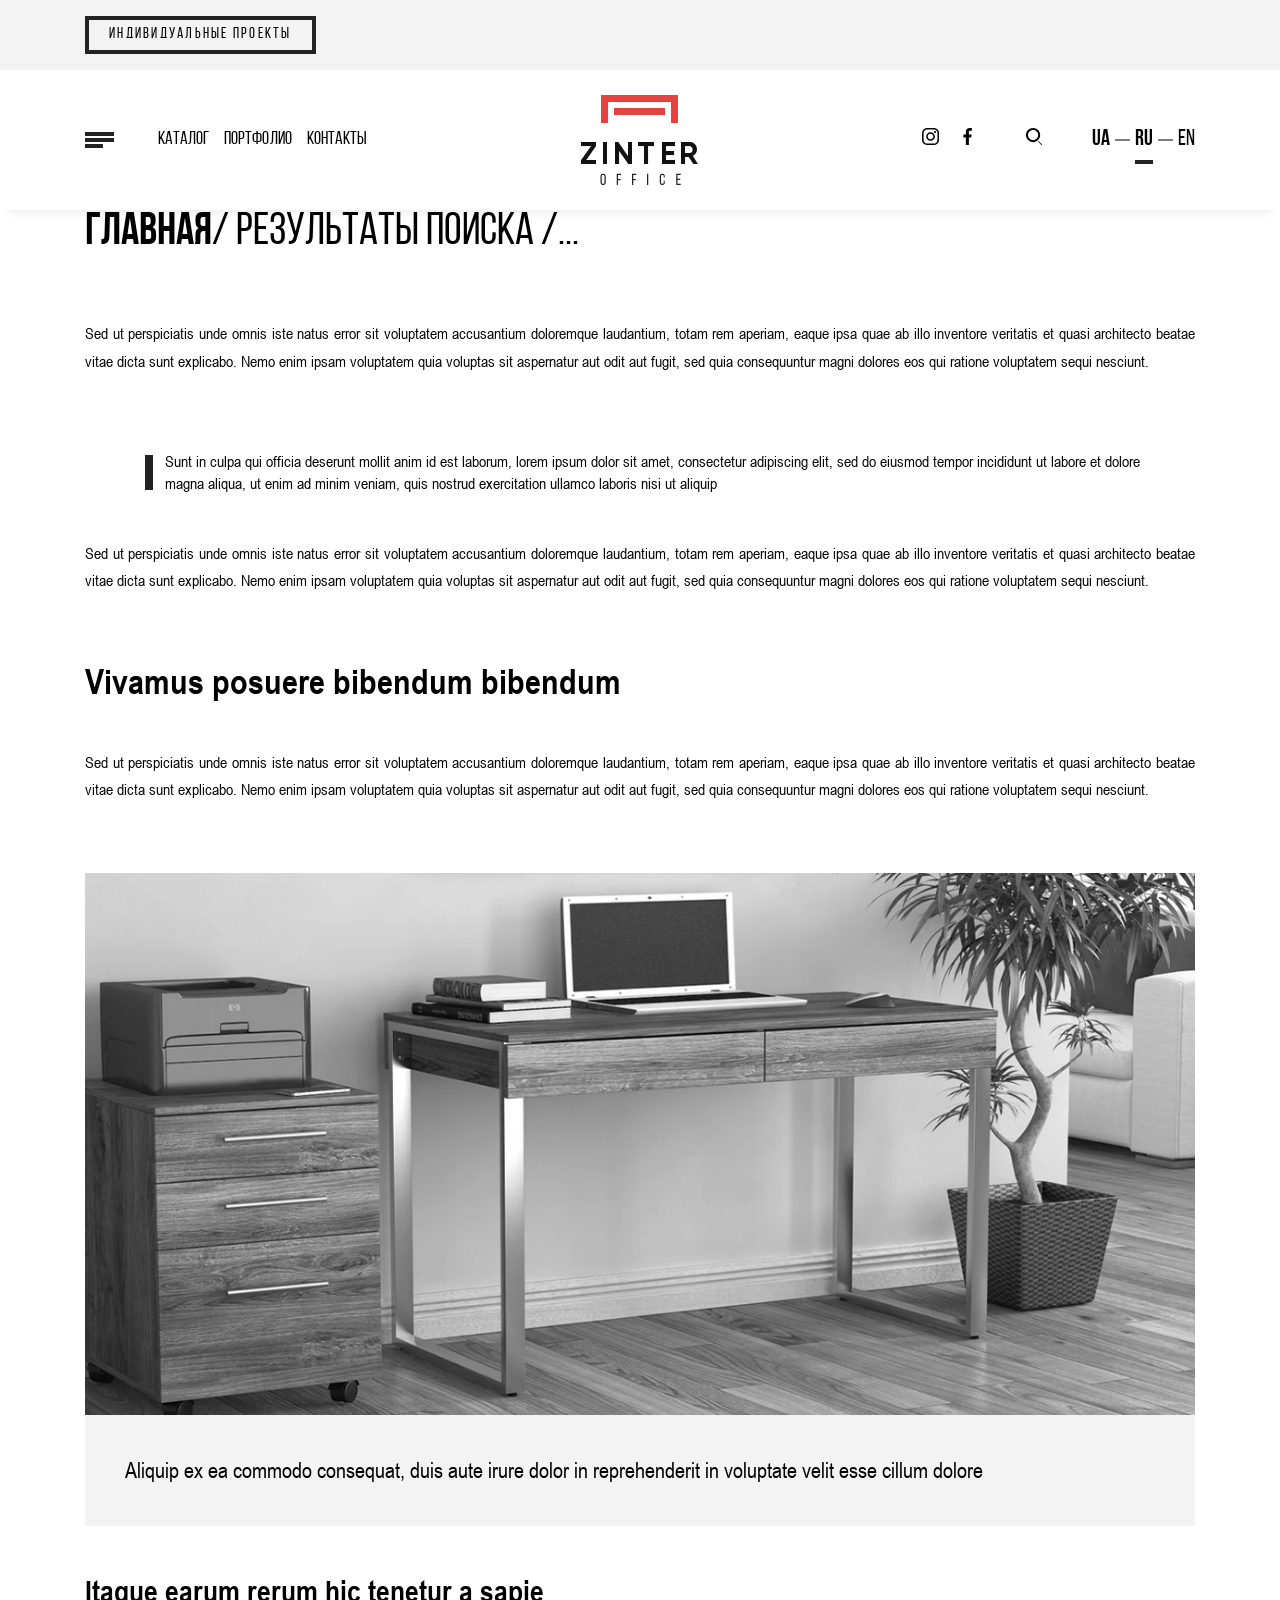
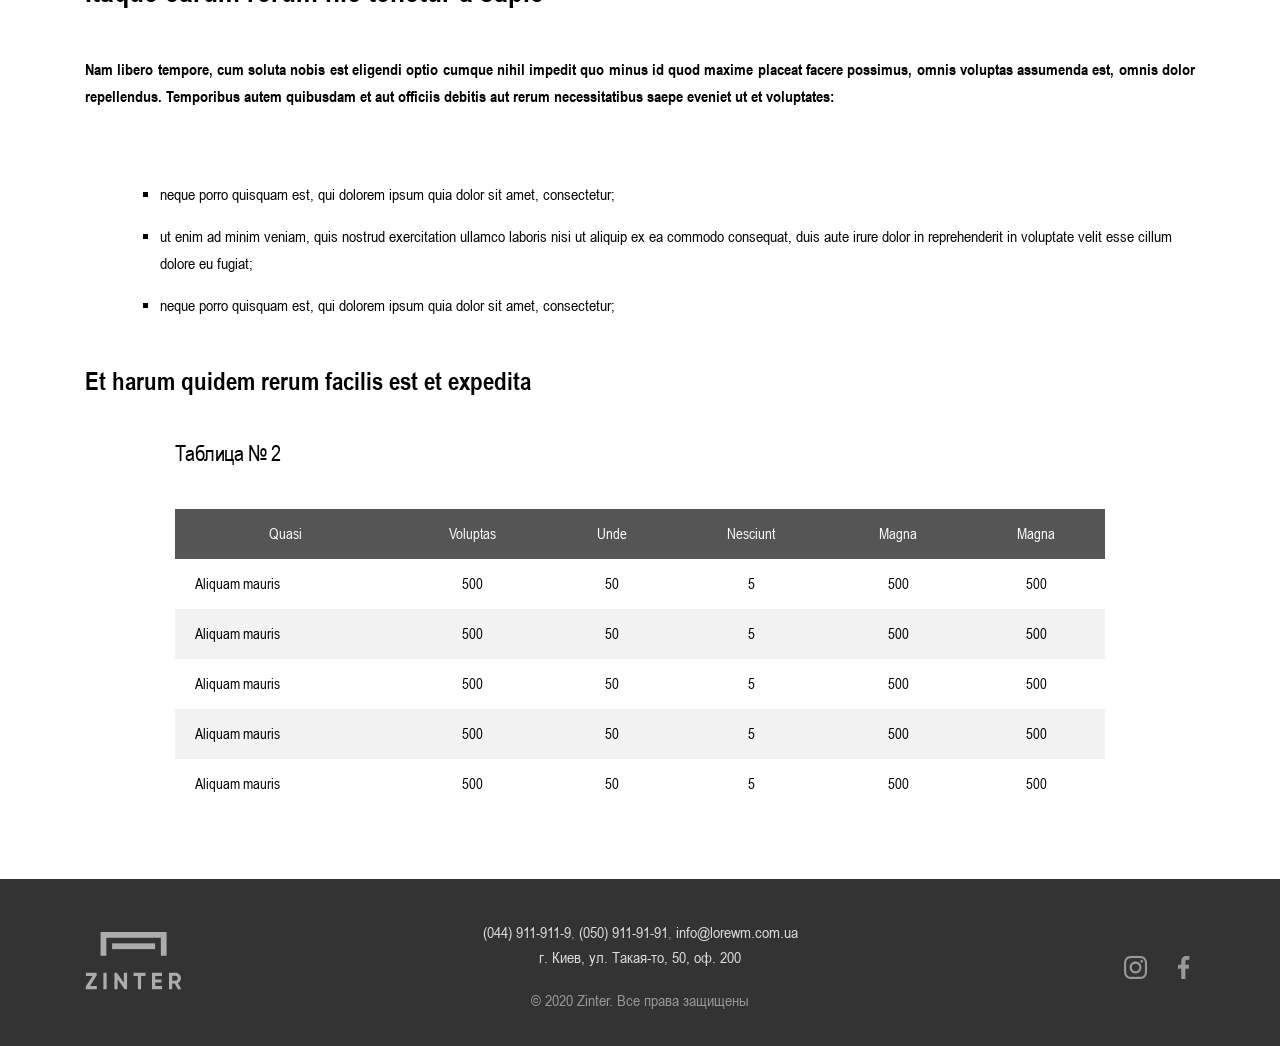
==== article.html @ 784b2d0e "fix: menu's catalog is not clickable" ====
<!DOCTYPE html>
<html lang="en">

<!-- Start head -->
<head>
  <meta charset="utf-8" />
  <title>Zinter</title>

  <!-- SEO meta tags -->
  <!-- <meta property="og:url" content="url" />
        <meta property="og:type" content="website" />
        <meta property="og:title" content="title" />
        <meta property="og:description" content="description"/>
        <meta property="og:image" content="url" />
        <meta property="og:site_name" content="title" />
        <meta name="twitter:card" content=summary />
        <meta name="twitter:description" content="description"/>
        <meta name="twitter:title" content="title" /> -->
  <!--End SEO meta tags -->

  <meta http-equiv="X-UA-Compatible" content="IE=edge" />
  <meta name="viewport" content="width=device-width, initial-scale=1, maximum-scale=1" />

  <!-- Template Basic Images Start -->
  <link rel="icon" href="img/favicon.ico" />
  <link rel="favicon" sizes="180x180" href="img/fivico-180x180.png" />
  <!-- Template Basic Images End -->

  <!-- Custom Browsers Color Start -->
  <meta name="theme-color" content="#000" />
  <!-- Custom Browsers Color End -->


  <style>
    body {
      opacity: 0;
    }

    .modal {
      opacity: 0;
    }

    .dropdown-menu {
      opacity: 0;
      visibility: hidden;
    }

    .header {
      padding: 25px 0;
    }

    .logo-short {
      visibility: hidden;
      display: none;
    }

    .header--scrolling {
      padding: 21px 0;
    }

    .header--scrolling .logo-full,.h-search,.burger-menu {
      opacity: 0;
    }

    a {
      color: black;
    }

    @media screen and (max-width: 1600px) {
      .header-address {
        opacity: 0;
        visibility: hidden;
      }
    }

    @media screen and (max-width: 991px) {

      .header nav {
        transform: translate3d(100%, 0, 0);
        visibility: hidden;
      }

      /*header mega menu */
      .header.header-mega-menu nav {
        transform: translate3d(100%, 0, 0);
        visibility: hidden;
      }
    }
  </style>
<link href="main.css" rel="stylesheet"></head><!-- End head -->

<!-- Body Modifications -->
<!-- fixed header: header position: fixed -->

<body class="fixed-header">
  <!-- Start site wrapper -->
  <div class="site-wrapper">
    <div class="container-fluid i-project-wrap hidden-on-tablet">
      <div class="container">
    
        <div class="i-project">
          <a href="individual-project.html" class="btn btn--transparent-black">
            индивидуальные проекты
          </a>
        </div>
      </div>
    </div>
    <!-- Start header -->
    <header class="header">
      <div class="container">
        <div class="header-inner justify-content-between">
          <div class="header-nav">
            <div class="header-link__search header-link__search--mob">
              <div class="h-search-wrap ">
                <div href="#" class="h-search__icon js-header-search">
                  <svg version="1.1" xmlns="http://www.w3.org/2000/svg" xmlns:xlink="http://www.w3.org/1999/xlink" x="0px" y="0px" width="17px"
                       height="18px" viewBox="0 0 17 18" enable-background="new 0 0 17 18" xml:space="preserve">
                              <path fill-rule="evenodd" clip-rule="evenodd" d="M7.5,0C3.358,0,0,3.357,0,7.5S3.358,15,7.5,15c4.143,0,7.5-3.357,7.5-7.5
                                  S11.643,0,7.5,0z M7.5,12.906c-2.986,0-5.406-2.42-5.406-5.406S4.514,2.094,7.5,2.094c2.986,0,5.406,2.42,5.406,5.406
                                  S10.486,12.906,7.5,12.906z"/>
                              
                                  <rect x="14.5" y="13.207" transform="matrix(0.7071 -0.7071 0.7071 0.7071 -6.9203 15.2929)" fill-rule="evenodd" clip-rule="evenodd" fill="#212121" width="1" height="5.585"/>
                  </svg>
                </div>
    
                <div class="js-header-s-cross">
                  &nbsp;
                </div>
                <div class="h-search">
    
                  <form action="" class="h-search__form">
                    <input type="submit" value="Submit" id="search" hidden>
                    <label for="search">
                      <svg version="1.1" xmlns="http://www.w3.org/2000/svg" xmlns:xlink="http://www.w3.org/1999/xlink" x="0px" y="0px" width="17px"
                           height="18px" viewBox="0 0 17 18" enable-background="new 0 0 17 18" xml:space="preserve">
                                  <path fill-rule="evenodd" clip-rule="evenodd" d="M7.5,0C3.358,0,0,3.357,0,7.5S3.358,15,7.5,15c4.143,0,7.5-3.357,7.5-7.5
                                      S11.643,0,7.5,0z M7.5,12.906c-2.986,0-5.406-2.42-5.406-5.406S4.514,2.094,7.5,2.094c2.986,0,5.406,2.42,5.406,5.406
                                      S10.486,12.906,7.5,12.906z"/>
                                  
                                      <rect x="14.5" y="13.207" transform="matrix(0.7071 -0.7071 0.7071 0.7071 -6.9203 15.2929)" fill-rule="evenodd" clip-rule="evenodd" fill="#212121" width="1" height="5.585"/>
                      </svg>
                    </label>
                    <input type="text" name="search">
                  </form>
                </div>
              </div>
            </div>
    
            <div class="burger-wrap">
    
              <div class=" burger">
                <svg class="svg-menu" style="transform: rotateY(181deg);"  version="1.1" xmlns="http://www.w3.org/2000/svg" xmlns:xlink="http://www.w3.org/1999/xlink" x="0px" y="0px" width="29px"
                     height="16px" viewBox="0 0 29 16" enable-background="new 0 0 29 16" xml:space="preserve">
                            <path fill-rule="evenodd" clip-rule="evenodd" fill="#222222" d="M11,16h18v-4H11V16z M0,10h29V6H0V10z M0,0v4h29V0H0z"/>
                </svg>
    
              </div>
              <ul class="burger-menu hidden-on-tablet">
                <li> <a href="#">о компании</a> </li>
    
                <li> <a href="#">Партнерам</a> </li>
                <li> <a href="#">Доставка и оплата</a> </li>
                <li> <a href="blog.html">блог</a> </li>
              </ul>
            </div>
    
            <nav>
              <!--menu mob  start-->
              <ul class="menu">
    
                <div class="js-header-cross menu__cross">
                  &nbsp;
                </div>
                <li class="menu-item-has-children item-nav">
                  <span> КАТАЛОГ </span>
                  <ul class="dropdown-menu">
                    <li><a href="catalog-single.html"> Стулья и кресла</a></li>
                    <ul class="dropdown-menu__sub">
                      <li><a href="catalog-single.html">Стулья мягкие драпир</a></li>
                      <li><a href="catalog-single.html">Стулья жесткие фанер</a></li>
                    </ul>
                    <li><a href="##"> Столы компьютерные</a></li>
                    <li><a href="###"> Письменные столы</a></li>
                  </ul>
                </li>
                <li class="hide-pc">
                  <a href="individual-project.html">индивидуальные проекты</a>
                </li>
                <li>
                  <a href="portfolio.html">ПОРТФОЛИО</a>
                </li>
                <li class="hide-pc"> <a href="#"> о компании</a> </li>
    
                <li class="hide-pc"> <a href="#"> Партнерам</a> </li>
                <li class="hide-pc"> <a href="#"> Доставка и оплата</a> </li>
                <li class="hide-pc"> <a href="#"> блог</a> </li>
                <li>
                  <a href="contact.html">КОНТАКТЫ</a>
                </li>
    
                <div class="header-link__social hide-pc-flex">
                  <a href="#">
                    <svg enable-background="new 0 0 24 24" height="30" viewBox="0 0 24 24" width="30"
                        xmlns="http://www.w3.org/2000/svg">
                        <path fill="white"
                            d="m23.155 13.893c.716-6.027-.344-9.832-2.256-11.553l.001-.001c-3.086-2.939-13.508-3.374-17.2.132-1.658 1.715-2.242 4.232-2.306 7.348-.064 3.117-.14 8.956 5.301 10.54h.005l-.005 2.419s-.037.98.589 1.177c.716.232 1.04-.223 3.267-2.883 3.724.323 6.584-.417 6.909-.525.752-.252 5.007-.815 5.695-6.654zm-12.237 5.477s-2.357 2.939-3.09 3.702c-.24.248-.503.225-.499-.267 0-.323.018-4.016.018-4.016-4.613-1.322-4.341-6.294-4.291-8.895.05-2.602.526-4.733 1.93-6.168 3.239-3.037 12.376-2.358 14.704-.17 2.846 2.523 1.833 9.651 1.839 9.894-.585 4.874-4.033 5.183-4.667 5.394-.271.09-2.786.737-5.944.526z" />
                        <path  fill="white"
                            d="m15.521 12.774c-.494-.286-.997-.108-1.205.173l-.435.563c-.221.286-.634.248-.634.248-3.014-.797-3.82-3.951-3.82-3.951s-.037-.427.239-.656l.544-.45c.272-.216.444-.736.167-1.247-.74-1.337-1.237-1.798-1.49-2.152-.266-.333-.666-.408-1.082-.183h-.009c-.865.506-1.812 1.453-1.509 2.428.517 1.028 1.467 4.305 4.495 6.781 1.423 1.171 3.675 2.371 4.631 2.648l.009.014c.942.314 1.858-.67 2.347-1.561v-.007c.217-.431.145-.839-.172-1.106-.562-.548-1.41-1.153-2.076-1.542z" />
                        </svg>              </a>
                  <a href="#">
                    <svg version="1.1" xmlns="http://www.w3.org/2000/svg" xmlns:xlink="http://www.w3.org/1999/xlink" x="0px" y="0px"
                         viewBox="0 0 300 300" style="enable-background: new 0 0 300 300;" xml:space="preserve">
                        <path fill="white" d="M5.299,144.645l69.126,25.8l26.756,86.047c1.712,5.511,8.451,7.548,12.924,3.891l38.532-31.412
                            c4.039-3.291,9.792-3.455,14.013-0.391l69.498,50.457c4.785,3.478,11.564,0.856,12.764-4.926L299.823,29.22
                            c1.31-6.316-4.896-11.585-10.91-9.259L5.218,129.402C-1.783,132.102-1.722,142.014,5.299,144.645z M96.869,156.711l135.098-83.207
                            c2.428-1.491,4.926,1.792,2.841,3.726L123.313,180.87c-3.919,3.648-6.447,8.53-7.163,13.829l-3.798,28.146
                            c-0.503,3.758-5.782,4.131-6.819,0.494l-14.607-51.325C89.253,166.16,91.691,159.907,96.869,156.711z"/>
                    </svg>
                  </a>
                  <a href="#">
                    <svg height="511pt" viewBox="0 0 511 511.9" width="511pt" xmlns="http://www.w3.org/2000/svg">
                      <path
                        d="m510.949219 150.5c-1.199219-27.199219-5.597657-45.898438-11.898438-62.101562-6.5-17.199219-16.5-32.597657-29.601562-45.398438-12.800781-13-28.300781-23.101562-45.300781-29.5-16.296876-6.300781-34.898438-10.699219-62.097657-11.898438-27.402343-1.300781-36.101562-1.601562-105.601562-1.601562s-78.199219.300781-105.5 1.5c-27.199219 1.199219-45.898438 5.601562-62.097657 11.898438-17.203124 6.5-32.601562 16.5-45.402343 29.601562-13 12.800781-23.097657 28.300781-29.5 45.300781-6.300781 16.300781-10.699219 34.898438-11.898438 62.097657-1.300781 27.402343-1.601562 36.101562-1.601562 105.601562s.300781 78.199219 1.5 105.5c1.199219 27.199219 5.601562 45.898438 11.902343 62.101562 6.5 17.199219 16.597657 32.597657 29.597657 45.398438 12.800781 13 28.300781 23.101562 45.300781 29.5 16.300781 6.300781 34.898438 10.699219 62.101562 11.898438 27.296876 1.203124 36 1.5 105.5 1.5s78.199219-.296876 105.5-1.5c27.199219-1.199219 45.898438-5.597657 62.097657-11.898438 34.402343-13.300781 61.601562-40.5 74.902343-74.898438 6.296876-16.300781 10.699219-34.902343 11.898438-62.101562 1.199219-27.300781 1.5-36 1.5-105.5s-.101562-78.199219-1.300781-105.5zm-46.097657 209c-1.101562 25-5.300781 38.5-8.800781 47.5-8.601562 22.300781-26.300781 40-48.601562 48.601562-9 3.5-22.597657 7.699219-47.5 8.796876-27 1.203124-35.097657 1.5-103.398438 1.5s-76.5-.296876-103.402343-1.5c-25-1.097657-38.5-5.296876-47.5-8.796876-11.097657-4.101562-21.199219-10.601562-29.398438-19.101562-8.5-8.300781-15-18.300781-19.101562-29.398438-3.5-9-7.699219-22.601562-8.796876-47.5-1.203124-27-1.5-35.101562-1.5-103.402343s.296876-76.5 1.5-103.398438c1.097657-25 5.296876-38.5 8.796876-47.5 4.101562-11.101562 10.601562-21.199219 19.203124-29.402343 8.296876-8.5 18.296876-15 29.398438-19.097657 9-3.5 22.601562-7.699219 47.5-8.800781 27-1.199219 35.101562-1.5 103.398438-1.5 68.402343 0 76.5.300781 103.402343 1.5 25 1.101562 38.5 5.300781 47.5 8.800781 11.097657 4.097657 21.199219 10.597657 29.398438 19.097657 8.5 8.300781 15 18.300781 19.101562 29.402343 3.5 9 7.699219 22.597657 8.800781 47.5 1.199219 27 1.5 35.097657 1.5 103.398438s-.300781 76.300781-1.5 103.300781zm0 0" />
                      <path
                        d="m256.449219 124.5c-72.597657 0-131.5 58.898438-131.5 131.5s58.902343 131.5 131.5 131.5c72.601562 0 131.5-58.898438 131.5-131.5s-58.898438-131.5-131.5-131.5zm0 216.800781c-47.097657 0-85.300781-38.199219-85.300781-85.300781s38.203124-85.300781 85.300781-85.300781c47.101562 0 85.300781 38.199219 85.300781 85.300781s-38.199219 85.300781-85.300781 85.300781zm0 0" />
                      <path
                        d="m423.851562 119.300781c0 16.953125-13.746093 30.699219-30.703124 30.699219-16.953126 0-30.699219-13.746094-30.699219-30.699219 0-16.957031 13.746093-30.699219 30.699219-30.699219 16.957031 0 30.703124 13.742188 30.703124 30.699219zm0 0" />
                      </svg>              </a>
                  <a href="#">
                    <svg enable-background="new 0 0 24 24" height="512" viewBox="0 0 24 24" width="512"
                      xmlns="http://www.w3.org/2000/svg">
                      <path
                        d="m15.997 3.985h2.191v-3.816c-.378-.052-1.678-.169-3.192-.169-3.159 0-5.323 1.987-5.323 5.639v3.361h-3.486v4.266h3.486v10.734h4.274v-10.733h3.345l.531-4.266h-3.877v-2.939c.001-1.233.333-2.077 2.051-2.077z" />
                      </svg>              </a>
                </div>
    
                <ul class="header-link__lg hide-pc-flex">
                  <li> <a href="#">UA</a></li>
                  <li><a class="active" href="#">RU</a></li>
                  <li><a href="#">EN</a></li>
                </ul>
    
              </ul>
              <!--menu mob  end-->
    
            </nav>
          </div>
    
    
          <div class="header-logo">
            <a href="/" class="logo">
              <img src="img/logo.gif" class="img-responsive logo-full hidden-on-tablet" alt="">
              <svg class="logo-short" version="1.1" xmlns="http://www.w3.org/2000/svg" xmlns:xlink="http://www.w3.org/1999/xlink" x="0px" y="0px" width="71px"
                   height="25px" viewBox="0 0 71 25" enable-background="new 0 0 71 25" xml:space="preserve">
                          <path fill-rule="evenodd" clip-rule="evenodd" fill="#E54243" d="M12,19h47v-6H12V19z M0,0v25h6V7h59v18h6V0H0z"/>
              </svg>
              <svg class="logo-mob hide-pc-flex" version="1.1" xmlns="http://www.w3.org/2000/svg" xmlns:xlink="http://www.w3.org/1999/xlink" x="0px" y="0px"
                   width="446.305px" height="231.522px" viewBox="0 0 446.305 231.522" enable-background="new 0 0 446.305 231.522"
                   xml:space="preserve">
                  <path fill-rule="evenodd" clip-rule="evenodd" fill="#111111" d="M57.906,147.482H1.016v15.19h38.4l-38.4,54.11v14.24h56.89v-15.19
                      h-36.98l36.98-53.16V147.482z M84.446,231.022h15.17v-83.54h-15.17v82.41V231.022z M179.256,201.532l-36.92-54.05h-12.38v83.54
                      h15.17v-50.37l35.26,50.37h14.04v-83.54h-15.17v50.26V201.532z M215.776,147.482h1.4l0.01-1.48L215.776,147.482z M277.866,147.482
                      h-60.69l0.01,15.19h22.75v68.35h15.17v-68.35h22.76V147.482z M325.226,196.852h28.48v-15.19h-30.34v-18.99h34.14v-15.19h-49.31
                      v83.54h49.31v-15.19h-34.14v-18.63L325.226,196.852z M413.186,162.672c3.08,0,5.69,2.32,7.88,4.69c2.19,2.37,3.32,5.22,3.32,8.6
                      s-1.13,7.36-3.32,9.73c-2.19,2.38-4.8,3.56-7.88,3.56h-17.76v-26.58h16.65H413.186z M444.016,231.022l-19.28-31.09
                      c4.74-2.13,8.6-5.4,11.5-9.79c2.9-4.39,4.38-9.13,4.38-14.24c0-7.47-2.66-15.07-8-20.41c-5.33-5.34-11.85-8.01-19.43-8.01h-32.93
                      v83.54h15.17v-26.82h14.06l17.7,26.82H444.016z"/>
              <path fill-rule="evenodd" clip-rule="evenodd" fill="#E54243" d="M71.016,0.022v107h27v-80h239v80h27v-107H71.016z M121.016,50.022
                  v27h193v-27H121.016z"/>
              </svg>
            </a>
          </div>
    
          <div class="header-link">
            <div class="header-link__mail">
              <a href="mailto:info@lorewm.com.ua"><svg height="16" version="1.1" xmlns="http://www.w3.org/2000/svg" xmlns:xlink="http://www.w3.org/1999/xlink" x="0px" y="0px"
        viewBox="0 0 477.867 477.867" style="enable-background: new 0 0 477.867 477.867;" xml:space="preserve">
        <path d="M460.8,68.267H17.067l221.867,182.75L463.309,68.779C462.488,68.539,461.649,68.368,460.8,68.267z" />
        <path d="M249.702,286.31c-6.288,5.149-15.335,5.149-21.623,0L0,98.406v294.127c0,9.426,7.641,17.067,17.067,17.067H460.8
                c9.426,0,17.067-7.641,17.067-17.067V100.932L249.702,286.31z" />
    </svg> </a>
            </div>
    
            <div class="header-link__social hidden-on-tablet">
              <a href="#">
                <svg height="511pt" viewBox="0 0 511 511.9" width="511pt" xmlns="http://www.w3.org/2000/svg">
                  <path
                    d="m510.949219 150.5c-1.199219-27.199219-5.597657-45.898438-11.898438-62.101562-6.5-17.199219-16.5-32.597657-29.601562-45.398438-12.800781-13-28.300781-23.101562-45.300781-29.5-16.296876-6.300781-34.898438-10.699219-62.097657-11.898438-27.402343-1.300781-36.101562-1.601562-105.601562-1.601562s-78.199219.300781-105.5 1.5c-27.199219 1.199219-45.898438 5.601562-62.097657 11.898438-17.203124 6.5-32.601562 16.5-45.402343 29.601562-13 12.800781-23.097657 28.300781-29.5 45.300781-6.300781 16.300781-10.699219 34.898438-11.898438 62.097657-1.300781 27.402343-1.601562 36.101562-1.601562 105.601562s.300781 78.199219 1.5 105.5c1.199219 27.199219 5.601562 45.898438 11.902343 62.101562 6.5 17.199219 16.597657 32.597657 29.597657 45.398438 12.800781 13 28.300781 23.101562 45.300781 29.5 16.300781 6.300781 34.898438 10.699219 62.101562 11.898438 27.296876 1.203124 36 1.5 105.5 1.5s78.199219-.296876 105.5-1.5c27.199219-1.199219 45.898438-5.597657 62.097657-11.898438 34.402343-13.300781 61.601562-40.5 74.902343-74.898438 6.296876-16.300781 10.699219-34.902343 11.898438-62.101562 1.199219-27.300781 1.5-36 1.5-105.5s-.101562-78.199219-1.300781-105.5zm-46.097657 209c-1.101562 25-5.300781 38.5-8.800781 47.5-8.601562 22.300781-26.300781 40-48.601562 48.601562-9 3.5-22.597657 7.699219-47.5 8.796876-27 1.203124-35.097657 1.5-103.398438 1.5s-76.5-.296876-103.402343-1.5c-25-1.097657-38.5-5.296876-47.5-8.796876-11.097657-4.101562-21.199219-10.601562-29.398438-19.101562-8.5-8.300781-15-18.300781-19.101562-29.398438-3.5-9-7.699219-22.601562-8.796876-47.5-1.203124-27-1.5-35.101562-1.5-103.402343s.296876-76.5 1.5-103.398438c1.097657-25 5.296876-38.5 8.796876-47.5 4.101562-11.101562 10.601562-21.199219 19.203124-29.402343 8.296876-8.5 18.296876-15 29.398438-19.097657 9-3.5 22.601562-7.699219 47.5-8.800781 27-1.199219 35.101562-1.5 103.398438-1.5 68.402343 0 76.5.300781 103.402343 1.5 25 1.101562 38.5 5.300781 47.5 8.800781 11.097657 4.097657 21.199219 10.597657 29.398438 19.097657 8.5 8.300781 15 18.300781 19.101562 29.402343 3.5 9 7.699219 22.597657 8.800781 47.5 1.199219 27 1.5 35.097657 1.5 103.398438s-.300781 76.300781-1.5 103.300781zm0 0" />
                  <path
                    d="m256.449219 124.5c-72.597657 0-131.5 58.898438-131.5 131.5s58.902343 131.5 131.5 131.5c72.601562 0 131.5-58.898438 131.5-131.5s-58.898438-131.5-131.5-131.5zm0 216.800781c-47.097657 0-85.300781-38.199219-85.300781-85.300781s38.203124-85.300781 85.300781-85.300781c47.101562 0 85.300781 38.199219 85.300781 85.300781s-38.199219 85.300781-85.300781 85.300781zm0 0" />
                  <path
                    d="m423.851562 119.300781c0 16.953125-13.746093 30.699219-30.703124 30.699219-16.953126 0-30.699219-13.746094-30.699219-30.699219 0-16.957031 13.746093-30.699219 30.699219-30.699219 16.957031 0 30.703124 13.742188 30.703124 30.699219zm0 0" />
                  </svg>          </a>
              <a href="#">
                <svg enable-background="new 0 0 24 24" height="512" viewBox="0 0 24 24" width="512"
                  xmlns="http://www.w3.org/2000/svg">
                  <path
                    d="m15.997 3.985h2.191v-3.816c-.378-.052-1.678-.169-3.192-.169-3.159 0-5.323 1.987-5.323 5.639v3.361h-3.486v4.266h3.486v10.734h4.274v-10.733h3.345l.531-4.266h-3.877v-2.939c.001-1.233.333-2.077 2.051-2.077z" />
                  </svg>          </a>
            </div>
    
            <div class="header-link__search">
              <div class="h-search-wrap ">
                <div href="#" class="h-search__icon js-header-search">
                  <svg version="1.1" xmlns="http://www.w3.org/2000/svg" xmlns:xlink="http://www.w3.org/1999/xlink" x="0px" y="0px" width="17px"
                       height="18px" viewBox="0 0 17 18" enable-background="new 0 0 17 18" xml:space="preserve">
                              <path fill-rule="evenodd" clip-rule="evenodd" d="M7.5,0C3.358,0,0,3.357,0,7.5S3.358,15,7.5,15c4.143,0,7.5-3.357,7.5-7.5
                                  S11.643,0,7.5,0z M7.5,12.906c-2.986,0-5.406-2.42-5.406-5.406S4.514,2.094,7.5,2.094c2.986,0,5.406,2.42,5.406,5.406
                                  S10.486,12.906,7.5,12.906z"/>
                              
                                  <rect x="14.5" y="13.207" transform="matrix(0.7071 -0.7071 0.7071 0.7071 -6.9203 15.2929)" fill-rule="evenodd" clip-rule="evenodd" fill="#212121" width="1" height="5.585"/>
                  </svg>
                </div>
    
                <div class="js-header-s-cross">
                  &nbsp;
                </div>
                <div class="h-search">
    
                  <form action="" class="h-search__form">
                    <input type="submit" value="Submit" id="search" hidden>
                    <label for="search">
                      <svg version="1.1" xmlns="http://www.w3.org/2000/svg" xmlns:xlink="http://www.w3.org/1999/xlink" x="0px" y="0px" width="17px"
                           height="18px" viewBox="0 0 17 18" enable-background="new 0 0 17 18" xml:space="preserve">
                                  <path fill-rule="evenodd" clip-rule="evenodd" d="M7.5,0C3.358,0,0,3.357,0,7.5S3.358,15,7.5,15c4.143,0,7.5-3.357,7.5-7.5
                                      S11.643,0,7.5,0z M7.5,12.906c-2.986,0-5.406-2.42-5.406-5.406S4.514,2.094,7.5,2.094c2.986,0,5.406,2.42,5.406,5.406
                                      S10.486,12.906,7.5,12.906z"/>
                                  
                                      <rect x="14.5" y="13.207" transform="matrix(0.7071 -0.7071 0.7071 0.7071 -6.9203 15.2929)" fill-rule="evenodd" clip-rule="evenodd" fill="#212121" width="1" height="5.585"/>
                      </svg>
                    </label>
                    <input type="text" name="search">
                  </form>
                </div>
              </div>
            </div>
            <ul class="header-link__lg hidden-on-tablet">
              <li> <a href="#">UA</a></li>
              <li><a class="active" href="#">RU</a></li>
              <li><a href="#">EN</a></li>
            </ul>
    
            <div class="header-link__call hide-pc js-active-call">
              <svg height="22" version="1.1" xmlns="http://www.w3.org/2000/svg" xmlns:xlink="http://www.w3.org/1999/xlink" x="0px" y="0px"
                   viewBox="0 0 384 384" style="enable-background: new 0 0 384 384;" xml:space="preserve">
                      <path d="M353.188,252.052c-23.51,0-46.594-3.677-68.469-10.906c-10.719-3.656-23.896-0.302-30.438,6.417l-43.177,32.594
                          c-50.073-26.729-80.917-57.563-107.281-107.26l31.635-42.052c8.219-8.208,11.167-20.198,7.635-31.448
                          c-7.26-21.99-10.948-45.063-10.948-68.583C132.146,13.823,118.323,0,101.333,0H30.813C13.823,0,0,13.823,0,30.813
                          C0,225.563,158.438,384,353.188,384c16.99,0,30.813-13.823,30.813-30.813v-70.323C384,265.875,370.177,252.052,353.188,252.052z"
                          />
              </svg>
              <div class="h-call-wrap">
                <div class="js-header-s-cross">
                  &nbsp;
                </div>
                <a href="tel:+38(044)911-91-19 ">+38 (044) 911-91-19 </a>
                <a href="tel:+38(050)911-91-91 ">+38 (050) 911-91-91 </a>
              </div>
            </div>
          </div>
    
        </div>
      </div>
    </header>    <!-- End header -->

    <!--Start page-->
    <div class="page-wrapper ">
      <div class="container">
          <div class="section__head">
            <h2 class="title title--section">
              <span> <a href="/">ГЛАВНАЯ</a></span>/ результаты поиска /...
            </h2>
          </div>
        <div class="text">

          <p>
            Sed ut perspiciatis unde omnis iste natus error sit voluptatem accusantium doloremque laudantium, totam rem
            aperiam, eaque ipsa quae ab illo inventore veritatis et quasi architecto beatae vitae dicta sunt explicabo.
            Nemo enim ipsam voluptatem quia voluptas sit aspernatur aut odit aut fugit, sed quia consequuntur magni
            dolores eos qui ratione voluptatem sequi nesciunt.
          </p>

          <blockquote>
            Sunt in culpa qui officia deserunt mollit anim id est laborum, lorem ipsum dolor sit amet, consectetur
            adipiscing elit, sed do eiusmod tempor incididunt ut labore et dolore magna aliqua, ut enim ad minim veniam,
            quis nostrud exercitation ullamco laboris nisi ut aliquip
          </blockquote>

          <p>
            Sed ut perspiciatis unde omnis iste natus error sit voluptatem accusantium doloremque laudantium, totam rem
            aperiam, eaque ipsa quae ab illo inventore veritatis et quasi architecto beatae vitae dicta sunt explicabo.
            Nemo enim ipsam voluptatem quia voluptas sit aspernatur aut odit aut fugit, sed quia consequuntur magni
            dolores eos qui ratione voluptatem sequi nesciunt.
          </p>

          <h3>
            Vivamus posuere bibendum bibendum
          </h3>

          <p>
            Sed ut perspiciatis unde omnis iste natus error sit voluptatem accusantium doloremque laudantium, totam rem
            aperiam, eaque ipsa quae ab illo inventore veritatis et quasi architecto beatae vitae dicta sunt explicabo.
            Nemo enim ipsam voluptatem quia voluptas sit aspernatur aut odit aut fugit, sed quia consequuntur magni
            dolores eos qui ratione voluptatem sequi nesciunt.
          </p>

          <figure>
            <img src="img/article1.png" alt="Elephant at sunset">
            <figcaption>Aliquip ex ea commodo consequat, duis aute irure dolor in reprehenderit in voluptate velit esse
              cillum dolore</figcaption>
          </figure>

          <h4>
            Itaque earum rerum hic tenetur a sapie
          </h4>

          <p><b>Nam libero tempore, cum soluta nobis est eligendi optio cumque nihil impedit quo minus id quod maxime
              placeat facere possimus, omnis voluptas assumenda est, omnis dolor repellendus. Temporibus autem quibusdam
              et aut officiis debitis aut rerum necessitatibus saepe eveniet ut et voluptates:</b></p>

          <ul>
            <li>neque porro quisquam est, qui dolorem ipsum quia dolor sit amet, consectetur; </li>
            <li>ut enim ad minim veniam, quis nostrud exercitation ullamco laboris nisi ut aliquip ex ea commodo
              consequat, duis aute irure dolor in reprehenderit in voluptate velit esse cillum dolore eu fugiat;
            </li>
            <li>neque porro quisquam est, qui dolorem ipsum quia dolor sit amet, consectetur; </li>
          </ul>

          <h5>
            Et harum quidem rerum facilis est et expedita
          </h5>

          <table>
            <caption>Таблица № 2</caption>
            <thead>

            <tr>
            <th>Quasi</th>
              <th>Voluptas</th>
              <th>Unde </th>
              <th>Nesciunt</th>
              <th>Magna</th>
              <th>Magna</th>
            </tr>
            </thead>
            <tbody>

            <tr>
              <td>
                Aliquam mauris
              </td>
              <td>500</td>
              <td>50</td>
              <td>5</td>
              <td>500</td>
              <td>500</td>
            </tr>
            <tr>
              <td>
                Aliquam mauris
              </td>
              <td>500</td>
              <td>50</td>
              <td>5</td>
              <td>500</td>
              <td>500</td>
            </tr>
            <tr>
              <td>
                Aliquam mauris
              </td>
              <td>500</td>
              <td>50</td>
              <td>5</td>
              <td>500</td>
              <td>500</td>
            </tr>
            <tr>
              <td>
                Aliquam mauris
              </td>
              <td>500</td>
              <td>50</td>
              <td>5</td>
              <td>500</td>
              <td>500</td>
            </tr>
            <tr>
              <td>
                Aliquam mauris
              </td>
              <td>500</td>
              <td>50</td>
              <td>5</td>
              <td>500</td>
              <td>500</td>
            </tr>
            </tbody>
          </table>
        </div>
      </div>


    </div>
    <!--End page-->

    <!-- Start footer -->
    <footer class="footer ">
      <div class="container">
        <div class="row">
    
          <div class="col-12 col-lg-3 d-flex justify-content-start">
            <div class="footer-logo-wrap">
    
              <div class="footer-logo">
                <a href="/">
                  <svg version="1.1"
                       id="Слой_1" sodipodi:docname="Р›РѕРіРѕС‚РёРї РІ С„СѓС‚РµСЂ.svg" inkscape:version="0.92.4 (5da689c313, 2019-01-14)" xmlns:inkscape="http://www.inkscape.org/namespaces/inkscape" xmlns:sodipodi="http://sodipodi.sourceforge.net/DTD/sodipodi-0.dtd" xmlns:svg="http://www.w3.org/2000/svg" xmlns:rdf="http://www.w3.org/1999/02/22-rdf-syntax-ns#" xmlns:dc="http://purl.org/dc/elements/1.1/" xmlns:cc="http://creativecommons.org/ns#"
                       xmlns="http://www.w3.org/2000/svg" xmlns:xlink="http://www.w3.org/1999/xlink" x="0px" y="0px" width="112.25px"
                       height="69.167px" viewBox="9.25 0 112.25 69.167" enable-background="new 9.25 0 112.25 69.167" xml:space="preserve">
                  <sodipodi:namedview  id="namedview33" inkscape:current-layer="Слой_1" inkscape:window-y="-8" pagecolor="#ffffff" bordercolor="#666666" borderopacity="1" objecttolerance="10" gridtolerance="10" guidetolerance="10" showgrid="false" inkscape:zoom="2.4246658" inkscape:cx="65.5" inkscape:cy="48.6665" inkscape:window-maximized="1" inkscape:pageopacity="0" inkscape:pageshadow="2" inkscape:window-width="1920" inkscape:window-height="1028" inkscape:window-x="-8">
                      </sodipodi:namedview>
                  <polygon id="polygon2" fill="#ACACAC" points="27.226,29.767 33.847,29.767 33.847,8.787 96.706,8.787 96.706,29.767 
                      103.326,29.767 103.326,2.167 27.226,2.167 "/>
                  <rect id="rect4" x="40.466" y="15.417" fill="#ACACAC" width="49.62" height="6.62"/>
                  <path id="polygon8" inkscape:connector-curvature="0" fill="#ACACAC" d="M10.331,49.418v3.539h7.631l-7.82,12.279v2.951h12.709
                      v-3.531h-7.979l7.82-12.32v-2.918H10.331z M30.493,49.418v18.77h3.709v-18.77H30.493z M43.161,49.418v18.77h3.701V56.717
                      l8.061,11.471h2.828v-18.77h-3.709v11.449l-8.061-11.449H43.161z M65.173,49.418v3.539h5.049v15.23h3.709v-15.23h5.07v-3.539H65.173
                      z M86.521,49.418v18.77h11.631v-3.531h-7.92v-4.219h7.119v-3.48h-7.119v-4h7.789v-3.539H86.521z M106.091,49.418v18.77h3.711v-6.52
                      h2.82l3.789,6.52h4l-4.16-7.08c1.09-0.5,1.971-1.24,2.631-2.23c0.66-1,0.99-2.07,0.99-3.24c0-1.711-0.61-3.182-1.83-4.391
                      c-1.21-1.221-2.69-1.828-4.42-1.828H106.091z M109.802,52.877h3.82c0.69,0,1.289,0.268,1.789,0.809c0.5,0.539,0.76,1.19,0.76,1.961
                      c0,0.76-0.26,1.418-0.76,1.969c-0.5,0.539-1.099,0.811-1.789,0.811h-3.82V52.877z"/>
                  </svg>
                </a>
              </div>
    
            </div>
          </div>
    
          <div class="col-12 col-lg-6 footer-contact-wrap">
            <div class="footer-contact">
              <div class="footer-row">
                <div class="footer-contact__phone">
                  <a href="tel:+(044)911-911-9">(044) 911-911-9</a>,
                  <a href="tel:+(044)911-911-9">(050) 911-91-91</a>
                </div>
                <a href="mailto:info@lorewm.com.ua">info@lorewm.com.ua</a>
              </div>
              <a href="#">г. Киев, ул. Такая-то, 50, оф. 200 </a>
            </div>
    
            <div class="footer-copy">
              <p>
                © 2020 Zinter. Все права защищены
              </p>
            </div>
    
          </div>
    
          <div class="col-12 col-lg-3 footer-social-wrap">
    
            <div class="footer-social">
              <a href="#">
                <svg height="511pt" viewBox="0 0 511 511.9" width="511pt" xmlns="http://www.w3.org/2000/svg">
                  <path
                    d="m510.949219 150.5c-1.199219-27.199219-5.597657-45.898438-11.898438-62.101562-6.5-17.199219-16.5-32.597657-29.601562-45.398438-12.800781-13-28.300781-23.101562-45.300781-29.5-16.296876-6.300781-34.898438-10.699219-62.097657-11.898438-27.402343-1.300781-36.101562-1.601562-105.601562-1.601562s-78.199219.300781-105.5 1.5c-27.199219 1.199219-45.898438 5.601562-62.097657 11.898438-17.203124 6.5-32.601562 16.5-45.402343 29.601562-13 12.800781-23.097657 28.300781-29.5 45.300781-6.300781 16.300781-10.699219 34.898438-11.898438 62.097657-1.300781 27.402343-1.601562 36.101562-1.601562 105.601562s.300781 78.199219 1.5 105.5c1.199219 27.199219 5.601562 45.898438 11.902343 62.101562 6.5 17.199219 16.597657 32.597657 29.597657 45.398438 12.800781 13 28.300781 23.101562 45.300781 29.5 16.300781 6.300781 34.898438 10.699219 62.101562 11.898438 27.296876 1.203124 36 1.5 105.5 1.5s78.199219-.296876 105.5-1.5c27.199219-1.199219 45.898438-5.597657 62.097657-11.898438 34.402343-13.300781 61.601562-40.5 74.902343-74.898438 6.296876-16.300781 10.699219-34.902343 11.898438-62.101562 1.199219-27.300781 1.5-36 1.5-105.5s-.101562-78.199219-1.300781-105.5zm-46.097657 209c-1.101562 25-5.300781 38.5-8.800781 47.5-8.601562 22.300781-26.300781 40-48.601562 48.601562-9 3.5-22.597657 7.699219-47.5 8.796876-27 1.203124-35.097657 1.5-103.398438 1.5s-76.5-.296876-103.402343-1.5c-25-1.097657-38.5-5.296876-47.5-8.796876-11.097657-4.101562-21.199219-10.601562-29.398438-19.101562-8.5-8.300781-15-18.300781-19.101562-29.398438-3.5-9-7.699219-22.601562-8.796876-47.5-1.203124-27-1.5-35.101562-1.5-103.402343s.296876-76.5 1.5-103.398438c1.097657-25 5.296876-38.5 8.796876-47.5 4.101562-11.101562 10.601562-21.199219 19.203124-29.402343 8.296876-8.5 18.296876-15 29.398438-19.097657 9-3.5 22.601562-7.699219 47.5-8.800781 27-1.199219 35.101562-1.5 103.398438-1.5 68.402343 0 76.5.300781 103.402343 1.5 25 1.101562 38.5 5.300781 47.5 8.800781 11.097657 4.097657 21.199219 10.597657 29.398438 19.097657 8.5 8.300781 15 18.300781 19.101562 29.402343 3.5 9 7.699219 22.597657 8.800781 47.5 1.199219 27 1.5 35.097657 1.5 103.398438s-.300781 76.300781-1.5 103.300781zm0 0" />
                  <path
                    d="m256.449219 124.5c-72.597657 0-131.5 58.898438-131.5 131.5s58.902343 131.5 131.5 131.5c72.601562 0 131.5-58.898438 131.5-131.5s-58.898438-131.5-131.5-131.5zm0 216.800781c-47.097657 0-85.300781-38.199219-85.300781-85.300781s38.203124-85.300781 85.300781-85.300781c47.101562 0 85.300781 38.199219 85.300781 85.300781s-38.199219 85.300781-85.300781 85.300781zm0 0" />
                  <path
                    d="m423.851562 119.300781c0 16.953125-13.746093 30.699219-30.703124 30.699219-16.953126 0-30.699219-13.746094-30.699219-30.699219 0-16.957031 13.746093-30.699219 30.699219-30.699219 16.957031 0 30.703124 13.742188 30.703124 30.699219zm0 0" />
                  </svg>          </a>
              <a href="#">
                <svg enable-background="new 0 0 24 24" height="512" viewBox="0 0 24 24" width="512"
                  xmlns="http://www.w3.org/2000/svg">
                  <path
                    d="m15.997 3.985h2.191v-3.816c-.378-.052-1.678-.169-3.192-.169-3.159 0-5.323 1.987-5.323 5.639v3.361h-3.486v4.266h3.486v10.734h4.274v-10.733h3.345l.531-4.266h-3.877v-2.939c.001-1.233.333-2.077 2.051-2.077z" />
                  </svg>          </a>
            </div>
    
          </div>
    
        </div>
    
      </div>
    
    </footer>    <!-- End footer -->

  </div>
  <!-- End site wrapper -->
<script type="text/javascript" src="bundle.js"></script></body>

</html>
---- main.css ----
.mfp-bg{z-index:1042;overflow:hidden;background:#0b0b0b;opacity:.8}.mfp-bg,.mfp-wrap{top:0;left:0;width:100%;height:100%;position:fixed}.mfp-wrap{z-index:1043;outline:none!important;-webkit-backface-visibility:hidden}.mfp-container{text-align:center;position:absolute;width:100%;height:100%;left:0;top:0;padding:0 8px;box-sizing:border-box}.mfp-container:before{content:"";display:inline-block;height:100%;vertical-align:middle}.mfp-align-top .mfp-container:before{display:none}.mfp-content{position:relative;display:inline-block;vertical-align:middle;margin:0 auto;text-align:left;z-index:1045}.mfp-ajax-holder .mfp-content,.mfp-inline-holder .mfp-content{width:100%;cursor:auto}.mfp-ajax-cur{cursor:progress}.mfp-zoom-out-cur,.mfp-zoom-out-cur .mfp-image-holder .mfp-close{cursor:-moz-zoom-out;cursor:-webkit-zoom-out;cursor:zoom-out}.mfp-zoom{cursor:pointer;cursor:-webkit-zoom-in;cursor:-moz-zoom-in;cursor:zoom-in}.mfp-auto-cursor .mfp-content{cursor:auto}.mfp-arrow,.mfp-close,.mfp-counter,.mfp-preloader{-webkit-user-select:none;-moz-user-select:none;user-select:none}.mfp-loading.mfp-figure{display:none}.mfp-hide{display:none!important}.mfp-preloader{color:#ccc;position:absolute;top:50%;width:auto;text-align:center;margin-top:-.8em;left:8px;right:8px;z-index:1044}.mfp-preloader a{color:#ccc}.mfp-preloader a:hover{color:#fff}.mfp-s-error .mfp-content,.mfp-s-ready .mfp-preloader{display:none}button.mfp-arrow,button.mfp-close{overflow:visible;cursor:pointer;background:transparent;border:0;-webkit-appearance:none;display:block;outline:none;padding:0;z-index:1046;box-shadow:none;touch-action:manipulation}button::-moz-focus-inner{padding:0;border:0}.mfp-close{width:44px;height:44px;line-height:44px;position:absolute;right:0;top:0;text-decoration:none;text-align:center;opacity:.65;padding:0 0 18px 10px;color:#fff;font-style:normal;font-size:28px;font-family:Arial,Baskerville,monospace}.mfp-close:focus,.mfp-close:hover{opacity:1}.mfp-close:active{top:1px}.mfp-close-btn-in .mfp-close{color:#333}.mfp-iframe-holder .mfp-close,.mfp-image-holder .mfp-close{color:#fff;right:-6px;text-align:right;padding-right:6px;width:100%}.mfp-counter{position:absolute;top:0;right:0;color:#ccc;font-size:12px;line-height:18px;white-space:nowrap}.mfp-arrow{position:absolute;opacity:.65;top:50%;margin:-55px 0 0;padding:0;width:90px;height:110px;-webkit-tap-highlight-color:transparent}.mfp-arrow:active{margin-top:-54px}.mfp-arrow:focus,.mfp-arrow:hover{opacity:1}.mfp-arrow:after,.mfp-arrow:before{content:"";display:block;width:0;height:0;position:absolute;left:0;top:0;margin-top:35px;margin-left:35px;border:inset transparent}.mfp-arrow:after{border-top-width:13px;border-bottom-width:13px;top:8px}.mfp-arrow:before{border-top-width:21px;border-bottom-width:21px;opacity:.7}.mfp-arrow-left{left:0}.mfp-arrow-left:after{border-right:17px solid #fff;margin-left:31px}.mfp-arrow-left:before{margin-left:25px;border-right:27px solid #3f3f3f}.mfp-arrow-right{right:0}.mfp-arrow-right:after{border-left:17px solid #fff;margin-left:39px}.mfp-arrow-right:before{border-left:27px solid #3f3f3f}.mfp-iframe-holder{padding-top:40px;padding-bottom:40px}.mfp-iframe-holder .mfp-content{line-height:0;width:100%;max-width:900px}.mfp-iframe-holder .mfp-close{top:-40px}.mfp-iframe-scaler{width:100%;height:0;overflow:hidden;padding-top:56.25%}.mfp-iframe-scaler iframe{position:absolute;display:block;top:0;left:0;width:100%;height:100%;box-shadow:0 0 8px rgba(0,0,0,.6);background:#000}img.mfp-img{width:auto;max-width:100%;height:auto;display:block;box-sizing:border-box;padding:40px 0;margin:0 auto}.mfp-figure,img.mfp-img{line-height:0}.mfp-figure:after{content:"";position:absolute;left:0;top:40px;bottom:40px;display:block;right:0;width:auto;height:auto;z-index:-1;box-shadow:0 0 8px rgba(0,0,0,.6);background:#444}.mfp-figure small{color:#bdbdbd;display:block;font-size:12px;line-height:14px}.mfp-figure figure{margin:0}.mfp-bottom-bar{margin-top:-36px;position:absolute;top:100%;left:0;width:100%;cursor:auto}.mfp-title{text-align:left;line-height:18px;color:#f3f3f3;word-wrap:break-word;padding-right:36px}.mfp-image-holder .mfp-content{max-width:100%}.mfp-gallery .mfp-image-holder .mfp-figure{cursor:pointer}@media screen and (max-height:300px),screen and (max-width:800px) and (orientation:landscape){.mfp-img-mobile .mfp-image-holder{padding-left:0;padding-right:0}.mfp-img-mobile img.mfp-img{padding:0}.mfp-img-mobile .mfp-figure:after{top:0;bottom:0}.mfp-img-mobile .mfp-figure small{display:inline;margin-left:5px}.mfp-img-mobile .mfp-bottom-bar{background:rgba(0,0,0,.6);bottom:0;margin:0;top:auto;padding:3px 5px;position:fixed;box-sizing:border-box}.mfp-img-mobile .mfp-bottom-bar:empty{padding:0}.mfp-img-mobile .mfp-counter{right:5px;top:3px}.mfp-img-mobile .mfp-close{top:0;right:0;width:35px;height:35px;line-height:35px;background:rgba(0,0,0,.6);position:fixed;text-align:center;padding:0}}@media (max-width:900px){.mfp-arrow{-webkit-transform:scale(.75);transform:scale(.75)}.mfp-arrow-left{-webkit-transform-origin:0;transform-origin:0}.mfp-arrow-right{-webkit-transform-origin:100%;transform-origin:100%}.mfp-container{padding-left:6px;padding-right:6px}}a,abbr,acronym,address,applet,article,aside,audio,b,big,blockquote,body,canvas,caption,center,cite,code,dd,del,details,dfn,div,dl,dt,em,embed,fieldset,figcaption,figure,footer,form,h1,h2,h3,h4,h5,h6,header,hgroup,html,i,iframe,img,ins,kbd,label,legend,li,mark,menu,nav,object,ol,output,p,pre,q,ruby,s,samp,section,small,span,strike,strong,sub,summary,sup,table,tbody,td,tfoot,th,thead,time,tr,tt,u,ul,var,video{margin:0;padding:0;border:0;font-size:100%;vertical-align:baseline}:focus{outline:0}article,aside,details,figcaption,figure,footer,header,hgroup,menu,nav,section{display:block}body{line-height:1}ol,ul{list-style:none}blockquote,q{quotes:none}blockquote:after,blockquote:before,q:after,q:before{content:""}input[type=search]::-webkit-search-cancel-button,input[type=search]::-webkit-search-decoration,input[type=search]::-webkit-search-results-button,input[type=search]::-webkit-search-results-decoration{-webkit-appearance:none;-moz-appearance:none}input[type=search]{-webkit-appearance:none;-moz-appearance:none}audio,canvas,video{display:inline-block;*display:inline;*zoom:1;max-width:100%}audio:not([controls]){display:none;height:0}[hidden]{display:none}html{font-size:100%;-webkit-text-size-adjust:100%;-ms-text-size-adjust:100%}a:focus{outline:thin dotted}a:active,a:hover{outline:0}img{border:0;-ms-interpolation-mode:bicubic}figure,form{margin:0}fieldset{border:1px solid silver;margin:0 2px;padding:.35em .625em .75em}legend{border:0;padding:0;white-space:normal;*margin-left:-7px}button,input,select,textarea{font-size:100%;margin:0;vertical-align:baseline;*vertical-align:middle}button,input{line-height:normal}button,select{text-transform:none}button,html input[type=button],input[type=reset],input[type=submit]{-webkit-appearance:button;cursor:pointer;*overflow:visible}button[disabled],html input[disabled]{cursor:default}input[type=checkbox],input[type=radio]{-webkit-box-sizing:border-box;box-sizing:border-box;padding:0;*height:13px;*width:13px}input[type=search]{-webkit-appearance:textfield;-webkit-box-sizing:content-box;box-sizing:content-box}input[type=search]::-webkit-search-cancel-button,input[type=search]::-webkit-search-decoration{-webkit-appearance:none}button::-moz-focus-inner,input::-moz-focus-inner{border:0;padding:0}textarea{overflow:auto;vertical-align:top}table{border-collapse:collapse;border-spacing:0}button,html,input,select,textarea{color:#222}::-moz-selection{background:#b3d4fc;text-shadow:none}::selection{background:#b3d4fc;text-shadow:none}img{vertical-align:middle}fieldset{border:0;margin:0;padding:0}textarea{resize:vertical}.chromeframe{margin:.2em 0;background:#ccc;color:#000;padding:.2em 0}@font-face{font-family:BebasNeue;font-weight:400;font-style:normal;font-display:swap;src:url(fonts/BebasNeueRegular.eot);src:url(fonts/BebasNeueRegular.eot?#iefix) format("embedded-opentype"),url(fonts/BebasNeueRegular.woff) format("woff"),url(fonts/BebasNeueRegular.ttf) format("truetype")}@font-face{font-family:BebasNeueBold;font-weight:700;font-style:normal;font-display:swap;src:url(fonts/BebasNeueBold.eot);src:url(fonts/BebasNeueBold.eot?#iefix) format("embedded-opentype"),url(fonts/BebasNeueBold.woff) format("woff"),url(fonts/BebasNeueBold.ttf) format("truetype")}@font-face{font-family:ArialNarrow;font-weight:400;font-style:normal;font-display:swap;src:url(fonts/ArialNarrow.eot);src:url(fonts/ArialNarrow.eot?#iefix) format("embedded-opentype"),url(fonts/ArialNarrow.woff) format("woff"),url(fonts/ArialNarrow.ttf) format("truetype")}@font-face{font-family:ArialNarrow;font-weight:700;font-style:normal;font-display:swap;src:url(fonts/ArialNarrow-Bold.eot);src:url(fonts/ArialNarrow-Bold.eot?#iefix) format("embedded-opentype"),url(fonts/ArialNarrow-Bold.woff) format("woff"),url(fonts/ArialNarrow-Bold.ttf) format("truetype")}/*!
 * animate.css -http://daneden.me/animate
 * Version - 3.7.0
 * Licensed under the MIT license - http://opensource.org/licenses/MIT
 *
 * Copyright (c) 2018 Daniel Eden
 */@-webkit-keyframes bounce{0%,20%,53%,80%,to{-webkit-animation-timing-function:cubic-bezier(.215,.61,.355,1);animation-timing-function:cubic-bezier(.215,.61,.355,1);-webkit-transform:translateZ(0);transform:translateZ(0)}40%,43%{-webkit-animation-timing-function:cubic-bezier(.755,.05,.855,.06);animation-timing-function:cubic-bezier(.755,.05,.855,.06);-webkit-transform:translate3d(0,-30px,0);transform:translate3d(0,-30px,0)}70%{-webkit-animation-timing-function:cubic-bezier(.755,.05,.855,.06);animation-timing-function:cubic-bezier(.755,.05,.855,.06);-webkit-transform:translate3d(0,-15px,0);transform:translate3d(0,-15px,0)}90%{-webkit-transform:translate3d(0,-4px,0);transform:translate3d(0,-4px,0)}}@keyframes bounce{0%,20%,53%,80%,to{-webkit-animation-timing-function:cubic-bezier(.215,.61,.355,1);animation-timing-function:cubic-bezier(.215,.61,.355,1);-webkit-transform:translateZ(0);transform:translateZ(0)}40%,43%{-webkit-animation-timing-function:cubic-bezier(.755,.05,.855,.06);animation-timing-function:cubic-bezier(.755,.05,.855,.06);-webkit-transform:translate3d(0,-30px,0);transform:translate3d(0,-30px,0)}70%{-webkit-animation-timing-function:cubic-bezier(.755,.05,.855,.06);animation-timing-function:cubic-bezier(.755,.05,.855,.06);-webkit-transform:translate3d(0,-15px,0);transform:translate3d(0,-15px,0)}90%{-webkit-transform:translate3d(0,-4px,0);transform:translate3d(0,-4px,0)}}.bounce{-webkit-animation-name:bounce;animation-name:bounce;-webkit-transform-origin:center bottom;transform-origin:center bottom}@-webkit-keyframes flash{0%,50%,to{opacity:1}25%,75%{opacity:0}}@keyframes flash{0%,50%,to{opacity:1}25%,75%{opacity:0}}.flash{-webkit-animation-name:flash;animation-name:flash}@-webkit-keyframes pulse{0%{-webkit-transform:scaleX(1);transform:scaleX(1)}50%{-webkit-transform:scale3d(1.05,1.05,1.05);transform:scale3d(1.05,1.05,1.05)}to{-webkit-transform:scaleX(1);transform:scaleX(1)}}@keyframes pulse{0%{-webkit-transform:scaleX(1);transform:scaleX(1)}50%{-webkit-transform:scale3d(1.05,1.05,1.05);transform:scale3d(1.05,1.05,1.05)}to{-webkit-transform:scaleX(1);transform:scaleX(1)}}.pulse{-webkit-animation-name:pulse;animation-name:pulse}@-webkit-keyframes rubberBand{0%{-webkit-transform:scaleX(1);transform:scaleX(1)}30%{-webkit-transform:scale3d(1.25,.75,1);transform:scale3d(1.25,.75,1)}40%{-webkit-transform:scale3d(.75,1.25,1);transform:scale3d(.75,1.25,1)}50%{-webkit-transform:scale3d(1.15,.85,1);transform:scale3d(1.15,.85,1)}65%{-webkit-transform:scale3d(.95,1.05,1);transform:scale3d(.95,1.05,1)}75%{-webkit-transform:scale3d(1.05,.95,1);transform:scale3d(1.05,.95,1)}to{-webkit-transform:scaleX(1);transform:scaleX(1)}}@keyframes rubberBand{0%{-webkit-transform:scaleX(1);transform:scaleX(1)}30%{-webkit-transform:scale3d(1.25,.75,1);transform:scale3d(1.25,.75,1)}40%{-webkit-transform:scale3d(.75,1.25,1);transform:scale3d(.75,1.25,1)}50%{-webkit-transform:scale3d(1.15,.85,1);transform:scale3d(1.15,.85,1)}65%{-webkit-transform:scale3d(.95,1.05,1);transform:scale3d(.95,1.05,1)}75%{-webkit-transform:scale3d(1.05,.95,1);transform:scale3d(1.05,.95,1)}to{-webkit-transform:scaleX(1);transform:scaleX(1)}}.rubberBand{-webkit-animation-name:rubberBand;animation-name:rubberBand}@-webkit-keyframes shake{0%,to{-webkit-transform:translateZ(0);transform:translateZ(0)}10%,30%,50%,70%,90%{-webkit-transform:translate3d(-10px,0,0);transform:translate3d(-10px,0,0)}20%,40%,60%,80%{-webkit-transform:translate3d(10px,0,0);transform:translate3d(10px,0,0)}}@keyframes shake{0%,to{-webkit-transform:translateZ(0);transform:translateZ(0)}10%,30%,50%,70%,90%{-webkit-transform:translate3d(-10px,0,0);transform:translate3d(-10px,0,0)}20%,40%,60%,80%{-webkit-transform:translate3d(10px,0,0);transform:translate3d(10px,0,0)}}.shake{-webkit-animation-name:shake;animation-name:shake}@-webkit-keyframes headShake{0%{-webkit-transform:translateX(0);transform:translateX(0)}6.5%{-webkit-transform:translateX(-6px) rotateY(-9deg);transform:translateX(-6px) rotateY(-9deg)}18.5%{-webkit-transform:translateX(5px) rotateY(7deg);transform:translateX(5px) rotateY(7deg)}31.5%{-webkit-transform:translateX(-3px) rotateY(-5deg);transform:translateX(-3px) rotateY(-5deg)}43.5%{-webkit-transform:translateX(2px) rotateY(3deg);transform:translateX(2px) rotateY(3deg)}50%{-webkit-transform:translateX(0);transform:translateX(0)}}@keyframes headShake{0%{-webkit-transform:translateX(0);transform:translateX(0)}6.5%{-webkit-transform:translateX(-6px) rotateY(-9deg);transform:translateX(-6px) rotateY(-9deg)}18.5%{-webkit-transform:translateX(5px) rotateY(7deg);transform:translateX(5px) rotateY(7deg)}31.5%{-webkit-transform:translateX(-3px) rotateY(-5deg);transform:translateX(-3px) rotateY(-5deg)}43.5%{-webkit-transform:translateX(2px) rotateY(3deg);transform:translateX(2px) rotateY(3deg)}50%{-webkit-transform:translateX(0);transform:translateX(0)}}.headShake{-webkit-animation-timing-function:ease-in-out;animation-timing-function:ease-in-out;-webkit-animation-name:headShake;animation-name:headShake}@-webkit-keyframes swing{20%{-webkit-transform:rotate(15deg);transform:rotate(15deg)}40%{-webkit-transform:rotate(-10deg);transform:rotate(-10deg)}60%{-webkit-transform:rotate(5deg);transform:rotate(5deg)}80%{-webkit-transform:rotate(-5deg);transform:rotate(-5deg)}to{-webkit-transform:rotate(0deg);transform:rotate(0deg)}}@keyframes swing{20%{-webkit-transform:rotate(15deg);transform:rotate(15deg)}40%{-webkit-transform:rotate(-10deg);transform:rotate(-10deg)}60%{-webkit-transform:rotate(5deg);transform:rotate(5deg)}80%{-webkit-transform:rotate(-5deg);transform:rotate(-5deg)}to{-webkit-transform:rotate(0deg);transform:rotate(0deg)}}.swing{-webkit-transform-origin:top center;transform-origin:top center;-webkit-animation-name:swing;animation-name:swing}@-webkit-keyframes tada{0%{-webkit-transform:scaleX(1);transform:scaleX(1)}10%,20%{-webkit-transform:scale3d(.9,.9,.9) rotate(-3deg);transform:scale3d(.9,.9,.9) rotate(-3deg)}30%,50%,70%,90%{-webkit-transform:scale3d(1.1,1.1,1.1) rotate(3deg);transform:scale3d(1.1,1.1,1.1) rotate(3deg)}40%,60%,80%{-webkit-transform:scale3d(1.1,1.1,1.1) rotate(-3deg);transform:scale3d(1.1,1.1,1.1) rotate(-3deg)}to{-webkit-transform:scaleX(1);transform:scaleX(1)}}@keyframes tada{0%{-webkit-transform:scaleX(1);transform:scaleX(1)}10%,20%{-webkit-transform:scale3d(.9,.9,.9) rotate(-3deg);transform:scale3d(.9,.9,.9) rotate(-3deg)}30%,50%,70%,90%{-webkit-transform:scale3d(1.1,1.1,1.1) rotate(3deg);transform:scale3d(1.1,1.1,1.1) rotate(3deg)}40%,60%,80%{-webkit-transform:scale3d(1.1,1.1,1.1) rotate(-3deg);transform:scale3d(1.1,1.1,1.1) rotate(-3deg)}to{-webkit-transform:scaleX(1);transform:scaleX(1)}}.tada{-webkit-animation-name:tada;animation-name:tada}@-webkit-keyframes wobble{0%{-webkit-transform:translateZ(0);transform:translateZ(0)}15%{-webkit-transform:translate3d(-25%,0,0) rotate(-5deg);transform:translate3d(-25%,0,0) rotate(-5deg)}30%{-webkit-transform:translate3d(20%,0,0) rotate(3deg);transform:translate3d(20%,0,0) rotate(3deg)}45%{-webkit-transform:translate3d(-15%,0,0) rotate(-3deg);transform:translate3d(-15%,0,0) rotate(-3deg)}60%{-webkit-transform:translate3d(10%,0,0) rotate(2deg);transform:translate3d(10%,0,0) rotate(2deg)}75%{-webkit-transform:translate3d(-5%,0,0) rotate(-1deg);transform:translate3d(-5%,0,0) rotate(-1deg)}to{-webkit-transform:translateZ(0);transform:translateZ(0)}}@keyframes wobble{0%{-webkit-transform:translateZ(0);transform:translateZ(0)}15%{-webkit-transform:translate3d(-25%,0,0) rotate(-5deg);transform:translate3d(-25%,0,0) rotate(-5deg)}30%{-webkit-transform:translate3d(20%,0,0) rotate(3deg);transform:translate3d(20%,0,0) rotate(3deg)}45%{-webkit-transform:translate3d(-15%,0,0) rotate(-3deg);transform:translate3d(-15%,0,0) rotate(-3deg)}60%{-webkit-transform:translate3d(10%,0,0) rotate(2deg);transform:translate3d(10%,0,0) rotate(2deg)}75%{-webkit-transform:translate3d(-5%,0,0) rotate(-1deg);transform:translate3d(-5%,0,0) rotate(-1deg)}to{-webkit-transform:translateZ(0);transform:translateZ(0)}}.wobble{-webkit-animation-name:wobble;animation-name:wobble}@-webkit-keyframes jello{0%,11.1%,to{-webkit-transform:translateZ(0);transform:translateZ(0)}22.2%{-webkit-transform:skewX(-12.5deg) skewY(-12.5deg);transform:skewX(-12.5deg) skewY(-12.5deg)}33.3%{-webkit-transform:skewX(6.25deg) skewY(6.25deg);transform:skewX(6.25deg) skewY(6.25deg)}44.4%{-webkit-transform:skewX(-3.125deg) skewY(-3.125deg);transform:skewX(-3.125deg) skewY(-3.125deg)}55.5%{-webkit-transform:skewX(1.5625deg) skewY(1.5625deg);transform:skewX(1.5625deg) skewY(1.5625deg)}66.6%{-webkit-transform:skewX(-.78125deg) skewY(-.78125deg);transform:skewX(-.78125deg) skewY(-.78125deg)}77.7%{-webkit-transform:skewX(.39063deg) skewY(.39063deg);transform:skewX(.39063deg) skewY(.39063deg)}88.8%{-webkit-transform:skewX(-.19531deg) skewY(-.19531deg);transform:skewX(-.19531deg) skewY(-.19531deg)}}@keyframes jello{0%,11.1%,to{-webkit-transform:translateZ(0);transform:translateZ(0)}22.2%{-webkit-transform:skewX(-12.5deg) skewY(-12.5deg);transform:skewX(-12.5deg) skewY(-12.5deg)}33.3%{-webkit-transform:skewX(6.25deg) skewY(6.25deg);transform:skewX(6.25deg) skewY(6.25deg)}44.4%{-webkit-transform:skewX(-3.125deg) skewY(-3.125deg);transform:skewX(-3.125deg) skewY(-3.125deg)}55.5%{-webkit-transform:skewX(1.5625deg) skewY(1.5625deg);transform:skewX(1.5625deg) skewY(1.5625deg)}66.6%{-webkit-transform:skewX(-.78125deg) skewY(-.78125deg);transform:skewX(-.78125deg) skewY(-.78125deg)}77.7%{-webkit-transform:skewX(.39063deg) skewY(.39063deg);transform:skewX(.39063deg) skewY(.39063deg)}88.8%{-webkit-transform:skewX(-.19531deg) skewY(-.19531deg);transform:skewX(-.19531deg) skewY(-.19531deg)}}.jello{-webkit-animation-name:jello;animation-name:jello;-webkit-transform-origin:center;transform-origin:center}@-webkit-keyframes heartBeat{0%{-webkit-transform:scale(1);transform:scale(1)}14%{-webkit-transform:scale(1.3);transform:scale(1.3)}28%{-webkit-transform:scale(1);transform:scale(1)}42%{-webkit-transform:scale(1.3);transform:scale(1.3)}70%{-webkit-transform:scale(1);transform:scale(1)}}@keyframes heartBeat{0%{-webkit-transform:scale(1);transform:scale(1)}14%{-webkit-transform:scale(1.3);transform:scale(1.3)}28%{-webkit-transform:scale(1);transform:scale(1)}42%{-webkit-transform:scale(1.3);transform:scale(1.3)}70%{-webkit-transform:scale(1);transform:scale(1)}}.heartBeat{-webkit-animation-name:heartBeat;animation-name:heartBeat;-webkit-animation-duration:1.3s;animation-duration:1.3s;-webkit-animation-timing-function:ease-in-out;animation-timing-function:ease-in-out}@-webkit-keyframes bounceIn{0%,20%,40%,60%,80%,to{-webkit-animation-timing-function:cubic-bezier(.215,.61,.355,1);animation-timing-function:cubic-bezier(.215,.61,.355,1)}0%{opacity:0;-webkit-transform:scale3d(.3,.3,.3);transform:scale3d(.3,.3,.3)}20%{-webkit-transform:scale3d(1.1,1.1,1.1);transform:scale3d(1.1,1.1,1.1)}40%{-webkit-transform:scale3d(.9,.9,.9);transform:scale3d(.9,.9,.9)}60%{opacity:1;-webkit-transform:scale3d(1.03,1.03,1.03);transform:scale3d(1.03,1.03,1.03)}80%{-webkit-transform:scale3d(.97,.97,.97);transform:scale3d(.97,.97,.97)}to{opacity:1;-webkit-transform:scaleX(1);transform:scaleX(1)}}@keyframes bounceIn{0%,20%,40%,60%,80%,to{-webkit-animation-timing-function:cubic-bezier(.215,.61,.355,1);animation-timing-function:cubic-bezier(.215,.61,.355,1)}0%{opacity:0;-webkit-transform:scale3d(.3,.3,.3);transform:scale3d(.3,.3,.3)}20%{-webkit-transform:scale3d(1.1,1.1,1.1);transform:scale3d(1.1,1.1,1.1)}40%{-webkit-transform:scale3d(.9,.9,.9);transform:scale3d(.9,.9,.9)}60%{opacity:1;-webkit-transform:scale3d(1.03,1.03,1.03);transform:scale3d(1.03,1.03,1.03)}80%{-webkit-transform:scale3d(.97,.97,.97);transform:scale3d(.97,.97,.97)}to{opacity:1;-webkit-transform:scaleX(1);transform:scaleX(1)}}.bounceIn{-webkit-animation-duration:.75s;animation-duration:.75s;-webkit-animation-name:bounceIn;animation-name:bounceIn}@-webkit-keyframes bounceInDown{0%,60%,75%,90%,to{-webkit-animation-timing-function:cubic-bezier(.215,.61,.355,1);animation-timing-function:cubic-bezier(.215,.61,.355,1)}0%{opacity:0;-webkit-transform:translate3d(0,-3000px,0);transform:translate3d(0,-3000px,0)}60%{opacity:1;-webkit-transform:translate3d(0,25px,0);transform:translate3d(0,25px,0)}75%{-webkit-transform:translate3d(0,-10px,0);transform:translate3d(0,-10px,0)}90%{-webkit-transform:translate3d(0,5px,0);transform:translate3d(0,5px,0)}to{-webkit-transform:translateZ(0);transform:translateZ(0)}}@keyframes bounceInDown{0%,60%,75%,90%,to{-webkit-animation-timing-function:cubic-bezier(.215,.61,.355,1);animation-timing-function:cubic-bezier(.215,.61,.355,1)}0%{opacity:0;-webkit-transform:translate3d(0,-3000px,0);transform:translate3d(0,-3000px,0)}60%{opacity:1;-webkit-transform:translate3d(0,25px,0);transform:translate3d(0,25px,0)}75%{-webkit-transform:translate3d(0,-10px,0);transform:translate3d(0,-10px,0)}90%{-webkit-transform:translate3d(0,5px,0);transform:translate3d(0,5px,0)}to{-webkit-transform:translateZ(0);transform:translateZ(0)}}.bounceInDown{-webkit-animation-name:bounceInDown;animation-name:bounceInDown}@-webkit-keyframes bounceInLeft{0%,60%,75%,90%,to{-webkit-animation-timing-function:cubic-bezier(.215,.61,.355,1);animation-timing-function:cubic-bezier(.215,.61,.355,1)}0%{opacity:0;-webkit-transform:translate3d(-3000px,0,0);transform:translate3d(-3000px,0,0)}60%{opacity:1;-webkit-transform:translate3d(25px,0,0);transform:translate3d(25px,0,0)}75%{-webkit-transform:translate3d(-10px,0,0);transform:translate3d(-10px,0,0)}90%{-webkit-transform:translate3d(5px,0,0);transform:translate3d(5px,0,0)}to{-webkit-transform:translateZ(0);transform:translateZ(0)}}@keyframes bounceInLeft{0%,60%,75%,90%,to{-webkit-animation-timing-function:cubic-bezier(.215,.61,.355,1);animation-timing-function:cubic-bezier(.215,.61,.355,1)}0%{opacity:0;-webkit-transform:translate3d(-3000px,0,0);transform:translate3d(-3000px,0,0)}60%{opacity:1;-webkit-transform:translate3d(25px,0,0);transform:translate3d(25px,0,0)}75%{-webkit-transform:translate3d(-10px,0,0);transform:translate3d(-10px,0,0)}90%{-webkit-transform:translate3d(5px,0,0);transform:translate3d(5px,0,0)}to{-webkit-transform:translateZ(0);transform:translateZ(0)}}.bounceInLeft{-webkit-animation-name:bounceInLeft;animation-name:bounceInLeft}@-webkit-keyframes bounceInRight{0%,60%,75%,90%,to{-webkit-animation-timing-function:cubic-bezier(.215,.61,.355,1);animation-timing-function:cubic-bezier(.215,.61,.355,1)}0%{opacity:0;-webkit-transform:translate3d(3000px,0,0);transform:translate3d(3000px,0,0)}60%{opacity:1;-webkit-transform:translate3d(-25px,0,0);transform:translate3d(-25px,0,0)}75%{-webkit-transform:translate3d(10px,0,0);transform:translate3d(10px,0,0)}90%{-webkit-transform:translate3d(-5px,0,0);transform:translate3d(-5px,0,0)}to{-webkit-transform:translateZ(0);transform:translateZ(0)}}@keyframes bounceInRight{0%,60%,75%,90%,to{-webkit-animation-timing-function:cubic-bezier(.215,.61,.355,1);animation-timing-function:cubic-bezier(.215,.61,.355,1)}0%{opacity:0;-webkit-transform:translate3d(3000px,0,0);transform:translate3d(3000px,0,0)}60%{opacity:1;-webkit-transform:translate3d(-25px,0,0);transform:translate3d(-25px,0,0)}75%{-webkit-transform:translate3d(10px,0,0);transform:translate3d(10px,0,0)}90%{-webkit-transform:translate3d(-5px,0,0);transform:translate3d(-5px,0,0)}to{-webkit-transform:translateZ(0);transform:translateZ(0)}}.bounceInRight{-webkit-animation-name:bounceInRight;animation-name:bounceInRight}@-webkit-keyframes bounceInUp{0%,60%,75%,90%,to{-webkit-animation-timing-function:cubic-bezier(.215,.61,.355,1);animation-timing-function:cubic-bezier(.215,.61,.355,1)}0%{opacity:0;-webkit-transform:translate3d(0,3000px,0);transform:translate3d(0,3000px,0)}60%{opacity:1;-webkit-transform:translate3d(0,-20px,0);transform:translate3d(0,-20px,0)}75%{-webkit-transform:translate3d(0,10px,0);transform:translate3d(0,10px,0)}90%{-webkit-transform:translate3d(0,-5px,0);transform:translate3d(0,-5px,0)}to{-webkit-transform:translateZ(0);transform:translateZ(0)}}@keyframes bounceInUp{0%,60%,75%,90%,to{-webkit-animation-timing-function:cubic-bezier(.215,.61,.355,1);animation-timing-function:cubic-bezier(.215,.61,.355,1)}0%{opacity:0;-webkit-transform:translate3d(0,3000px,0);transform:translate3d(0,3000px,0)}60%{opacity:1;-webkit-transform:translate3d(0,-20px,0);transform:translate3d(0,-20px,0)}75%{-webkit-transform:translate3d(0,10px,0);transform:translate3d(0,10px,0)}90%{-webkit-transform:translate3d(0,-5px,0);transform:translate3d(0,-5px,0)}to{-webkit-transform:translateZ(0);transform:translateZ(0)}}.bounceInUp{-webkit-animation-name:bounceInUp;animation-name:bounceInUp}@-webkit-keyframes bounceOut{20%{-webkit-transform:scale3d(.9,.9,.9);transform:scale3d(.9,.9,.9)}50%,55%{opacity:1;-webkit-transform:scale3d(1.1,1.1,1.1);transform:scale3d(1.1,1.1,1.1)}to{opacity:0;-webkit-transform:scale3d(.3,.3,.3);transform:scale3d(.3,.3,.3)}}@keyframes bounceOut{20%{-webkit-transform:scale3d(.9,.9,.9);transform:scale3d(.9,.9,.9)}50%,55%{opacity:1;-webkit-transform:scale3d(1.1,1.1,1.1);transform:scale3d(1.1,1.1,1.1)}to{opacity:0;-webkit-transform:scale3d(.3,.3,.3);transform:scale3d(.3,.3,.3)}}.bounceOut{-webkit-animation-duration:.75s;animation-duration:.75s;-webkit-animation-name:bounceOut;animation-name:bounceOut}@-webkit-keyframes bounceOutDown{20%{-webkit-transform:translate3d(0,10px,0);transform:translate3d(0,10px,0)}40%,45%{opacity:1;-webkit-transform:translate3d(0,-20px,0);transform:translate3d(0,-20px,0)}to{opacity:0;-webkit-transform:translate3d(0,2000px,0);transform:translate3d(0,2000px,0)}}@keyframes bounceOutDown{20%{-webkit-transform:translate3d(0,10px,0);transform:translate3d(0,10px,0)}40%,45%{opacity:1;-webkit-transform:translate3d(0,-20px,0);transform:translate3d(0,-20px,0)}to{opacity:0;-webkit-transform:translate3d(0,2000px,0);transform:translate3d(0,2000px,0)}}.bounceOutDown{-webkit-animation-name:bounceOutDown;animation-name:bounceOutDown}@-webkit-keyframes bounceOutLeft{20%{opacity:1;-webkit-transform:translate3d(20px,0,0);transform:translate3d(20px,0,0)}to{opacity:0;-webkit-transform:translate3d(-2000px,0,0);transform:translate3d(-2000px,0,0)}}@keyframes bounceOutLeft{20%{opacity:1;-webkit-transform:translate3d(20px,0,0);transform:translate3d(20px,0,0)}to{opacity:0;-webkit-transform:translate3d(-2000px,0,0);transform:translate3d(-2000px,0,0)}}.bounceOutLeft{-webkit-animation-name:bounceOutLeft;animation-name:bounceOutLeft}@-webkit-keyframes bounceOutRight{20%{opacity:1;-webkit-transform:translate3d(-20px,0,0);transform:translate3d(-20px,0,0)}to{opacity:0;-webkit-transform:translate3d(2000px,0,0);transform:translate3d(2000px,0,0)}}@keyframes bounceOutRight{20%{opacity:1;-webkit-transform:translate3d(-20px,0,0);transform:translate3d(-20px,0,0)}to{opacity:0;-webkit-transform:translate3d(2000px,0,0);transform:translate3d(2000px,0,0)}}.bounceOutRight{-webkit-animation-name:bounceOutRight;animation-name:bounceOutRight}@-webkit-keyframes bounceOutUp{20%{-webkit-transform:translate3d(0,-10px,0);transform:translate3d(0,-10px,0)}40%,45%{opacity:1;-webkit-transform:translate3d(0,20px,0);transform:translate3d(0,20px,0)}to{opacity:0;-webkit-transform:translate3d(0,-2000px,0);transform:translate3d(0,-2000px,0)}}@keyframes bounceOutUp{20%{-webkit-transform:translate3d(0,-10px,0);transform:translate3d(0,-10px,0)}40%,45%{opacity:1;-webkit-transform:translate3d(0,20px,0);transform:translate3d(0,20px,0)}to{opacity:0;-webkit-transform:translate3d(0,-2000px,0);transform:translate3d(0,-2000px,0)}}.bounceOutUp{-webkit-animation-name:bounceOutUp;animation-name:bounceOutUp}@-webkit-keyframes fadeIn{0%{opacity:0}to{opacity:1}}@keyframes fadeIn{0%{opacity:0}to{opacity:1}}.fadeIn{-webkit-animation-name:fadeIn;animation-name:fadeIn}@-webkit-keyframes fadeInDown{0%{opacity:0;-webkit-transform:translate3d(0,-100%,0);transform:translate3d(0,-100%,0)}to{opacity:1;-webkit-transform:translateZ(0);transform:translateZ(0)}}@keyframes fadeInDown{0%{opacity:0;-webkit-transform:translate3d(0,-100%,0);transform:translate3d(0,-100%,0)}to{opacity:1;-webkit-transform:translateZ(0);transform:translateZ(0)}}.fadeInDown{-webkit-animation-name:fadeInDown;animation-name:fadeInDown}@-webkit-keyframes fadeInDownBig{0%{opacity:0;-webkit-transform:translate3d(0,-2000px,0);transform:translate3d(0,-2000px,0)}to{opacity:1;-webkit-transform:translateZ(0);transform:translateZ(0)}}@keyframes fadeInDownBig{0%{opacity:0;-webkit-transform:translate3d(0,-2000px,0);transform:translate3d(0,-2000px,0)}to{opacity:1;-webkit-transform:translateZ(0);transform:translateZ(0)}}.fadeInDownBig{-webkit-animation-name:fadeInDownBig;animation-name:fadeInDownBig}@-webkit-keyframes fadeInLeft{0%{opacity:0;-webkit-transform:translate3d(-100%,0,0);transform:translate3d(-100%,0,0)}to{opacity:1;-webkit-transform:translateZ(0);transform:translateZ(0)}}@keyframes fadeInLeft{0%{opacity:0;-webkit-transform:translate3d(-100%,0,0);transform:translate3d(-100%,0,0)}to{opacity:1;-webkit-transform:translateZ(0);transform:translateZ(0)}}.fadeInLeft{-webkit-animation-name:fadeInLeft;animation-name:fadeInLeft}@-webkit-keyframes fadeInLeftBig{0%{opacity:0;-webkit-transform:translate3d(-2000px,0,0);transform:translate3d(-2000px,0,0)}to{opacity:1;-webkit-transform:translateZ(0);transform:translateZ(0)}}@keyframes fadeInLeftBig{0%{opacity:0;-webkit-transform:translate3d(-2000px,0,0);transform:translate3d(-2000px,0,0)}to{opacity:1;-webkit-transform:translateZ(0);transform:translateZ(0)}}.fadeInLeftBig{-webkit-animation-name:fadeInLeftBig;animation-name:fadeInLeftBig}@-webkit-keyframes fadeInRight{0%{opacity:0;-webkit-transform:translate3d(100%,0,0);transform:translate3d(100%,0,0)}to{opacity:1;-webkit-transform:translateZ(0);transform:translateZ(0)}}@keyframes fadeInRight{0%{opacity:0;-webkit-transform:translate3d(100%,0,0);transform:translate3d(100%,0,0)}to{opacity:1;-webkit-transform:translateZ(0);transform:translateZ(0)}}.fadeInRight{-webkit-animation-name:fadeInRight;animation-name:fadeInRight}@-webkit-keyframes fadeInRightBig{0%{opacity:0;-webkit-transform:translate3d(2000px,0,0);transform:translate3d(2000px,0,0)}to{opacity:1;-webkit-transform:translateZ(0);transform:translateZ(0)}}@keyframes fadeInRightBig{0%{opacity:0;-webkit-transform:translate3d(2000px,0,0);transform:translate3d(2000px,0,0)}to{opacity:1;-webkit-transform:translateZ(0);transform:translateZ(0)}}.fadeInRightBig{-webkit-animation-name:fadeInRightBig;animation-name:fadeInRightBig}@-webkit-keyframes fadeInUp{0%{opacity:0;-webkit-transform:translate3d(0,100%,0);transform:translate3d(0,100%,0)}to{opacity:1;-webkit-transform:translateZ(0);transform:translateZ(0)}}@keyframes fadeInUp{0%{opacity:0;-webkit-transform:translate3d(0,100%,0);transform:translate3d(0,100%,0)}to{opacity:1;-webkit-transform:translateZ(0);transform:translateZ(0)}}.fadeInUp{-webkit-animation-name:fadeInUp;animation-name:fadeInUp}@-webkit-keyframes fadeInUpBig{0%{opacity:0;-webkit-transform:translate3d(0,2000px,0);transform:translate3d(0,2000px,0)}to{opacity:1;-webkit-transform:translateZ(0);transform:translateZ(0)}}@keyframes fadeInUpBig{0%{opacity:0;-webkit-transform:translate3d(0,2000px,0);transform:translate3d(0,2000px,0)}to{opacity:1;-webkit-transform:translateZ(0);transform:translateZ(0)}}.fadeInUpBig{-webkit-animation-name:fadeInUpBig;animation-name:fadeInUpBig}@-webkit-keyframes fadeOut{0%{opacity:1}to{opacity:0}}@keyframes fadeOut{0%{opacity:1}to{opacity:0}}.fadeOut{-webkit-animation-name:fadeOut;animation-name:fadeOut}@-webkit-keyframes fadeOutDown{0%{opacity:1}to{opacity:0;-webkit-transform:translate3d(0,100%,0);transform:translate3d(0,100%,0)}}@keyframes fadeOutDown{0%{opacity:1}to{opacity:0;-webkit-transform:translate3d(0,100%,0);transform:translate3d(0,100%,0)}}.fadeOutDown{-webkit-animation-name:fadeOutDown;animation-name:fadeOutDown}@-webkit-keyframes fadeOutDownBig{0%{opacity:1}to{opacity:0;-webkit-transform:translate3d(0,2000px,0);transform:translate3d(0,2000px,0)}}@keyframes fadeOutDownBig{0%{opacity:1}to{opacity:0;-webkit-transform:translate3d(0,2000px,0);transform:translate3d(0,2000px,0)}}.fadeOutDownBig{-webkit-animation-name:fadeOutDownBig;animation-name:fadeOutDownBig}@-webkit-keyframes fadeOutLeft{0%{opacity:1}to{opacity:0;-webkit-transform:translate3d(-100%,0,0);transform:translate3d(-100%,0,0)}}@keyframes fadeOutLeft{0%{opacity:1}to{opacity:0;-webkit-transform:translate3d(-100%,0,0);transform:translate3d(-100%,0,0)}}.fadeOutLeft{-webkit-animation-name:fadeOutLeft;animation-name:fadeOutLeft}@-webkit-keyframes fadeOutLeftBig{0%{opacity:1}to{opacity:0;-webkit-transform:translate3d(-2000px,0,0);transform:translate3d(-2000px,0,0)}}@keyframes fadeOutLeftBig{0%{opacity:1}to{opacity:0;-webkit-transform:translate3d(-2000px,0,0);transform:translate3d(-2000px,0,0)}}.fadeOutLeftBig{-webkit-animation-name:fadeOutLeftBig;animation-name:fadeOutLeftBig}@-webkit-keyframes fadeOutRight{0%{opacity:1}to{opacity:0;-webkit-transform:translate3d(100%,0,0);transform:translate3d(100%,0,0)}}@keyframes fadeOutRight{0%{opacity:1}to{opacity:0;-webkit-transform:translate3d(100%,0,0);transform:translate3d(100%,0,0)}}.fadeOutRight{-webkit-animation-name:fadeOutRight;animation-name:fadeOutRight}@-webkit-keyframes fadeOutRightBig{0%{opacity:1}to{opacity:0;-webkit-transform:translate3d(2000px,0,0);transform:translate3d(2000px,0,0)}}@keyframes fadeOutRightBig{0%{opacity:1}to{opacity:0;-webkit-transform:translate3d(2000px,0,0);transform:translate3d(2000px,0,0)}}.fadeOutRightBig{-webkit-animation-name:fadeOutRightBig;animation-name:fadeOutRightBig}@-webkit-keyframes fadeOutUp{0%{opacity:1}to{opacity:0;-webkit-transform:translate3d(0,-100%,0);transform:translate3d(0,-100%,0)}}@keyframes fadeOutUp{0%{opacity:1}to{opacity:0;-webkit-transform:translate3d(0,-100%,0);transform:translate3d(0,-100%,0)}}.fadeOutUp{-webkit-animation-name:fadeOutUp;animation-name:fadeOutUp}@-webkit-keyframes fadeOutUpBig{0%{opacity:1}to{opacity:0;-webkit-transform:translate3d(0,-2000px,0);transform:translate3d(0,-2000px,0)}}@keyframes fadeOutUpBig{0%{opacity:1}to{opacity:0;-webkit-transform:translate3d(0,-2000px,0);transform:translate3d(0,-2000px,0)}}.fadeOutUpBig{-webkit-animation-name:fadeOutUpBig;animation-name:fadeOutUpBig}@-webkit-keyframes flip{0%{-webkit-transform:perspective(400px) scaleX(1) translateZ(0) rotateY(-1turn);transform:perspective(400px) scaleX(1) translateZ(0) rotateY(-1turn);-webkit-animation-timing-function:ease-out;animation-timing-function:ease-out}40%{-webkit-transform:perspective(400px) scaleX(1) translateZ(150px) rotateY(-190deg);transform:perspective(400px) scaleX(1) translateZ(150px) rotateY(-190deg);-webkit-animation-timing-function:ease-out;animation-timing-function:ease-out}50%{-webkit-transform:perspective(400px) scaleX(1) translateZ(150px) rotateY(-170deg);transform:perspective(400px) scaleX(1) translateZ(150px) rotateY(-170deg);-webkit-animation-timing-function:ease-in;animation-timing-function:ease-in}80%{-webkit-transform:perspective(400px) scale3d(.95,.95,.95) translateZ(0) rotateY(0deg);transform:perspective(400px) scale3d(.95,.95,.95) translateZ(0) rotateY(0deg);-webkit-animation-timing-function:ease-in;animation-timing-function:ease-in}to{-webkit-transform:perspective(400px) scaleX(1) translateZ(0) rotateY(0deg);transform:perspective(400px) scaleX(1) translateZ(0) rotateY(0deg);-webkit-animation-timing-function:ease-in;animation-timing-function:ease-in}}@keyframes flip{0%{-webkit-transform:perspective(400px) scaleX(1) translateZ(0) rotateY(-1turn);transform:perspective(400px) scaleX(1) translateZ(0) rotateY(-1turn);-webkit-animation-timing-function:ease-out;animation-timing-function:ease-out}40%{-webkit-transform:perspective(400px) scaleX(1) translateZ(150px) rotateY(-190deg);transform:perspective(400px) scaleX(1) translateZ(150px) rotateY(-190deg);-webkit-animation-timing-function:ease-out;animation-timing-function:ease-out}50%{-webkit-transform:perspective(400px) scaleX(1) translateZ(150px) rotateY(-170deg);transform:perspective(400px) scaleX(1) translateZ(150px) rotateY(-170deg);-webkit-animation-timing-function:ease-in;animation-timing-function:ease-in}80%{-webkit-transform:perspective(400px) scale3d(.95,.95,.95) translateZ(0) rotateY(0deg);transform:perspective(400px) scale3d(.95,.95,.95) translateZ(0) rotateY(0deg);-webkit-animation-timing-function:ease-in;animation-timing-function:ease-in}to{-webkit-transform:perspective(400px) scaleX(1) translateZ(0) rotateY(0deg);transform:perspective(400px) scaleX(1) translateZ(0) rotateY(0deg);-webkit-animation-timing-function:ease-in;animation-timing-function:ease-in}}.animated.flip{-webkit-backface-visibility:visible;backface-visibility:visible;-webkit-animation-name:flip;animation-name:flip}@-webkit-keyframes flipInX{0%{-webkit-transform:perspective(400px) rotateX(90deg);transform:perspective(400px) rotateX(90deg);-webkit-animation-timing-function:ease-in;animation-timing-function:ease-in;opacity:0}40%{-webkit-transform:perspective(400px) rotateX(-20deg);transform:perspective(400px) rotateX(-20deg);-webkit-animation-timing-function:ease-in;animation-timing-function:ease-in}60%{-webkit-transform:perspective(400px) rotateX(10deg);transform:perspective(400px) rotateX(10deg);opacity:1}80%{-webkit-transform:perspective(400px) rotateX(-5deg);transform:perspective(400px) rotateX(-5deg)}to{-webkit-transform:perspective(400px);transform:perspective(400px)}}@keyframes flipInX{0%{-webkit-transform:perspective(400px) rotateX(90deg);transform:perspective(400px) rotateX(90deg);-webkit-animation-timing-function:ease-in;animation-timing-function:ease-in;opacity:0}40%{-webkit-transform:perspective(400px) rotateX(-20deg);transform:perspective(400px) rotateX(-20deg);-webkit-animation-timing-function:ease-in;animation-timing-function:ease-in}60%{-webkit-transform:perspective(400px) rotateX(10deg);transform:perspective(400px) rotateX(10deg);opacity:1}80%{-webkit-transform:perspective(400px) rotateX(-5deg);transform:perspective(400px) rotateX(-5deg)}to{-webkit-transform:perspective(400px);transform:perspective(400px)}}.flipInX{-webkit-backface-visibility:visible!important;backface-visibility:visible!important;-webkit-animation-name:flipInX;animation-name:flipInX}@-webkit-keyframes flipInY{0%{-webkit-transform:perspective(400px) rotateY(90deg);transform:perspective(400px) rotateY(90deg);-webkit-animation-timing-function:ease-in;animation-timing-function:ease-in;opacity:0}40%{-webkit-transform:perspective(400px) rotateY(-20deg);transform:perspective(400px) rotateY(-20deg);-webkit-animation-timing-function:ease-in;animation-timing-function:ease-in}60%{-webkit-transform:perspective(400px) rotateY(10deg);transform:perspective(400px) rotateY(10deg);opacity:1}80%{-webkit-transform:perspective(400px) rotateY(-5deg);transform:perspective(400px) rotateY(-5deg)}to{-webkit-transform:perspective(400px);transform:perspective(400px)}}@keyframes flipInY{0%{-webkit-transform:perspective(400px) rotateY(90deg);transform:perspective(400px) rotateY(90deg);-webkit-animation-timing-function:ease-in;animation-timing-function:ease-in;opacity:0}40%{-webkit-transform:perspective(400px) rotateY(-20deg);transform:perspective(400px) rotateY(-20deg);-webkit-animation-timing-function:ease-in;animation-timing-function:ease-in}60%{-webkit-transform:perspective(400px) rotateY(10deg);transform:perspective(400px) rotateY(10deg);opacity:1}80%{-webkit-transform:perspective(400px) rotateY(-5deg);transform:perspective(400px) rotateY(-5deg)}to{-webkit-transform:perspective(400px);transform:perspective(400px)}}.flipInY{-webkit-backface-visibility:visible!important;backface-visibility:visible!important;-webkit-animation-name:flipInY;animation-name:flipInY}@-webkit-keyframes flipOutX{0%{-webkit-transform:perspective(400px);transform:perspective(400px)}30%{-webkit-transform:perspective(400px) rotateX(-20deg);transform:perspective(400px) rotateX(-20deg);opacity:1}to{-webkit-transform:perspective(400px) rotateX(90deg);transform:perspective(400px) rotateX(90deg);opacity:0}}@keyframes flipOutX{0%{-webkit-transform:perspective(400px);transform:perspective(400px)}30%{-webkit-transform:perspective(400px) rotateX(-20deg);transform:perspective(400px) rotateX(-20deg);opacity:1}to{-webkit-transform:perspective(400px) rotateX(90deg);transform:perspective(400px) rotateX(90deg);opacity:0}}.flipOutX{-webkit-animation-duration:.75s;animation-duration:.75s;-webkit-animation-name:flipOutX;animation-name:flipOutX;-webkit-backface-visibility:visible!important;backface-visibility:visible!important}@-webkit-keyframes flipOutY{0%{-webkit-transform:perspective(400px);transform:perspective(400px)}30%{-webkit-transform:perspective(400px) rotateY(-15deg);transform:perspective(400px) rotateY(-15deg);opacity:1}to{-webkit-transform:perspective(400px) rotateY(90deg);transform:perspective(400px) rotateY(90deg);opacity:0}}@keyframes flipOutY{0%{-webkit-transform:perspective(400px);transform:perspective(400px)}30%{-webkit-transform:perspective(400px) rotateY(-15deg);transform:perspective(400px) rotateY(-15deg);opacity:1}to{-webkit-transform:perspective(400px) rotateY(90deg);transform:perspective(400px) rotateY(90deg);opacity:0}}.flipOutY{-webkit-animation-duration:.75s;animation-duration:.75s;-webkit-backface-visibility:visible!important;backface-visibility:visible!important;-webkit-animation-name:flipOutY;animation-name:flipOutY}@-webkit-keyframes lightSpeedIn{0%{-webkit-transform:translate3d(100%,0,0) skewX(-30deg);transform:translate3d(100%,0,0) skewX(-30deg);opacity:0}60%{-webkit-transform:skewX(20deg);transform:skewX(20deg);opacity:1}80%{-webkit-transform:skewX(-5deg);transform:skewX(-5deg)}to{-webkit-transform:translateZ(0);transform:translateZ(0)}}@keyframes lightSpeedIn{0%{-webkit-transform:translate3d(100%,0,0) skewX(-30deg);transform:translate3d(100%,0,0) skewX(-30deg);opacity:0}60%{-webkit-transform:skewX(20deg);transform:skewX(20deg);opacity:1}80%{-webkit-transform:skewX(-5deg);transform:skewX(-5deg)}to{-webkit-transform:translateZ(0);transform:translateZ(0)}}.lightSpeedIn{-webkit-animation-name:lightSpeedIn;animation-name:lightSpeedIn;-webkit-animation-timing-function:ease-out;animation-timing-function:ease-out}@-webkit-keyframes lightSpeedOut{0%{opacity:1}to{-webkit-transform:translate3d(100%,0,0) skewX(30deg);transform:translate3d(100%,0,0) skewX(30deg);opacity:0}}@keyframes lightSpeedOut{0%{opacity:1}to{-webkit-transform:translate3d(100%,0,0) skewX(30deg);transform:translate3d(100%,0,0) skewX(30deg);opacity:0}}.lightSpeedOut{-webkit-animation-name:lightSpeedOut;animation-name:lightSpeedOut;-webkit-animation-timing-function:ease-in;animation-timing-function:ease-in}@-webkit-keyframes rotateIn{0%{-webkit-transform-origin:center;transform-origin:center;-webkit-transform:rotate(-200deg);transform:rotate(-200deg);opacity:0}to{-webkit-transform-origin:center;transform-origin:center;-webkit-transform:translateZ(0);transform:translateZ(0);opacity:1}}@keyframes rotateIn{0%{-webkit-transform-origin:center;transform-origin:center;-webkit-transform:rotate(-200deg);transform:rotate(-200deg);opacity:0}to{-webkit-transform-origin:center;transform-origin:center;-webkit-transform:translateZ(0);transform:translateZ(0);opacity:1}}.rotateIn{-webkit-animation-name:rotateIn;animation-name:rotateIn}@-webkit-keyframes rotateInDownLeft{0%{-webkit-transform-origin:left bottom;transform-origin:left bottom;-webkit-transform:rotate(-45deg);transform:rotate(-45deg);opacity:0}to{-webkit-transform-origin:left bottom;transform-origin:left bottom;-webkit-transform:translateZ(0);transform:translateZ(0);opacity:1}}@keyframes rotateInDownLeft{0%{-webkit-transform-origin:left bottom;transform-origin:left bottom;-webkit-transform:rotate(-45deg);transform:rotate(-45deg);opacity:0}to{-webkit-transform-origin:left bottom;transform-origin:left bottom;-webkit-transform:translateZ(0);transform:translateZ(0);opacity:1}}.rotateInDownLeft{-webkit-animation-name:rotateInDownLeft;animation-name:rotateInDownLeft}@-webkit-keyframes rotateInDownRight{0%{-webkit-transform-origin:right bottom;transform-origin:right bottom;-webkit-transform:rotate(45deg);transform:rotate(45deg);opacity:0}to{-webkit-transform-origin:right bottom;transform-origin:right bottom;-webkit-transform:translateZ(0);transform:translateZ(0);opacity:1}}@keyframes rotateInDownRight{0%{-webkit-transform-origin:right bottom;transform-origin:right bottom;-webkit-transform:rotate(45deg);transform:rotate(45deg);opacity:0}to{-webkit-transform-origin:right bottom;transform-origin:right bottom;-webkit-transform:translateZ(0);transform:translateZ(0);opacity:1}}.rotateInDownRight{-webkit-animation-name:rotateInDownRight;animation-name:rotateInDownRight}@-webkit-keyframes rotateInUpLeft{0%{-webkit-transform-origin:left bottom;transform-origin:left bottom;-webkit-transform:rotate(45deg);transform:rotate(45deg);opacity:0}to{-webkit-transform-origin:left bottom;transform-origin:left bottom;-webkit-transform:translateZ(0);transform:translateZ(0);opacity:1}}@keyframes rotateInUpLeft{0%{-webkit-transform-origin:left bottom;transform-origin:left bottom;-webkit-transform:rotate(45deg);transform:rotate(45deg);opacity:0}to{-webkit-transform-origin:left bottom;transform-origin:left bottom;-webkit-transform:translateZ(0);transform:translateZ(0);opacity:1}}.rotateInUpLeft{-webkit-animation-name:rotateInUpLeft;animation-name:rotateInUpLeft}@-webkit-keyframes rotateInUpRight{0%{-webkit-transform-origin:right bottom;transform-origin:right bottom;-webkit-transform:rotate(-90deg);transform:rotate(-90deg);opacity:0}to{-webkit-transform-origin:right bottom;transform-origin:right bottom;-webkit-transform:translateZ(0);transform:translateZ(0);opacity:1}}@keyframes rotateInUpRight{0%{-webkit-transform-origin:right bottom;transform-origin:right bottom;-webkit-transform:rotate(-90deg);transform:rotate(-90deg);opacity:0}to{-webkit-transform-origin:right bottom;transform-origin:right bottom;-webkit-transform:translateZ(0);transform:translateZ(0);opacity:1}}.rotateInUpRight{-webkit-animation-name:rotateInUpRight;animation-name:rotateInUpRight}@-webkit-keyframes rotateOut{0%{-webkit-transform-origin:center;transform-origin:center;opacity:1}to{-webkit-transform-origin:center;transform-origin:center;-webkit-transform:rotate(200deg);transform:rotate(200deg);opacity:0}}@keyframes rotateOut{0%{-webkit-transform-origin:center;transform-origin:center;opacity:1}to{-webkit-transform-origin:center;transform-origin:center;-webkit-transform:rotate(200deg);transform:rotate(200deg);opacity:0}}.rotateOut{-webkit-animation-name:rotateOut;animation-name:rotateOut}@-webkit-keyframes rotateOutDownLeft{0%{-webkit-transform-origin:left bottom;transform-origin:left bottom;opacity:1}to{-webkit-transform-origin:left bottom;transform-origin:left bottom;-webkit-transform:rotate(45deg);transform:rotate(45deg);opacity:0}}@keyframes rotateOutDownLeft{0%{-webkit-transform-origin:left bottom;transform-origin:left bottom;opacity:1}to{-webkit-transform-origin:left bottom;transform-origin:left bottom;-webkit-transform:rotate(45deg);transform:rotate(45deg);opacity:0}}.rotateOutDownLeft{-webkit-animation-name:rotateOutDownLeft;animation-name:rotateOutDownLeft}@-webkit-keyframes rotateOutDownRight{0%{-webkit-transform-origin:right bottom;transform-origin:right bottom;opacity:1}to{-webkit-transform-origin:right bottom;transform-origin:right bottom;-webkit-transform:rotate(-45deg);transform:rotate(-45deg);opacity:0}}@keyframes rotateOutDownRight{0%{-webkit-transform-origin:right bottom;transform-origin:right bottom;opacity:1}to{-webkit-transform-origin:right bottom;transform-origin:right bottom;-webkit-transform:rotate(-45deg);transform:rotate(-45deg);opacity:0}}.rotateOutDownRight{-webkit-animation-name:rotateOutDownRight;animation-name:rotateOutDownRight}@-webkit-keyframes rotateOutUpLeft{0%{-webkit-transform-origin:left bottom;transform-origin:left bottom;opacity:1}to{-webkit-transform-origin:left bottom;transform-origin:left bottom;-webkit-transform:rotate(-45deg);transform:rotate(-45deg);opacity:0}}@keyframes rotateOutUpLeft{0%{-webkit-transform-origin:left bottom;transform-origin:left bottom;opacity:1}to{-webkit-transform-origin:left bottom;transform-origin:left bottom;-webkit-transform:rotate(-45deg);transform:rotate(-45deg);opacity:0}}.rotateOutUpLeft{-webkit-animation-name:rotateOutUpLeft;animation-name:rotateOutUpLeft}@-webkit-keyframes rotateOutUpRight{0%{-webkit-transform-origin:right bottom;transform-origin:right bottom;opacity:1}to{-webkit-transform-origin:right bottom;transform-origin:right bottom;-webkit-transform:rotate(90deg);transform:rotate(90deg);opacity:0}}@keyframes rotateOutUpRight{0%{-webkit-transform-origin:right bottom;transform-origin:right bottom;opacity:1}to{-webkit-transform-origin:right bottom;transform-origin:right bottom;-webkit-transform:rotate(90deg);transform:rotate(90deg);opacity:0}}.rotateOutUpRight{-webkit-animation-name:rotateOutUpRight;animation-name:rotateOutUpRight}@-webkit-keyframes hinge{0%{-webkit-transform-origin:top left;transform-origin:top left;-webkit-animation-timing-function:ease-in-out;animation-timing-function:ease-in-out}20%,60%{-webkit-transform:rotate(80deg);transform:rotate(80deg);-webkit-transform-origin:top left;transform-origin:top left;-webkit-animation-timing-function:ease-in-out;animation-timing-function:ease-in-out}40%,80%{-webkit-transform:rotate(60deg);transform:rotate(60deg);-webkit-transform-origin:top left;transform-origin:top left;-webkit-animation-timing-function:ease-in-out;animation-timing-function:ease-in-out;opacity:1}to{-webkit-transform:translate3d(0,700px,0);transform:translate3d(0,700px,0);opacity:0}}@keyframes hinge{0%{-webkit-transform-origin:top left;transform-origin:top left;-webkit-animation-timing-function:ease-in-out;animation-timing-function:ease-in-out}20%,60%{-webkit-transform:rotate(80deg);transform:rotate(80deg);-webkit-transform-origin:top left;transform-origin:top left;-webkit-animation-timing-function:ease-in-out;animation-timing-function:ease-in-out}40%,80%{-webkit-transform:rotate(60deg);transform:rotate(60deg);-webkit-transform-origin:top left;transform-origin:top left;-webkit-animation-timing-function:ease-in-out;animation-timing-function:ease-in-out;opacity:1}to{-webkit-transform:translate3d(0,700px,0);transform:translate3d(0,700px,0);opacity:0}}.hinge{-webkit-animation-duration:2s;animation-duration:2s;-webkit-animation-name:hinge;animation-name:hinge}@-webkit-keyframes jackInTheBox{0%{opacity:0;-webkit-transform:scale(.1) rotate(30deg);transform:scale(.1) rotate(30deg);-webkit-transform-origin:center bottom;transform-origin:center bottom}50%{-webkit-transform:rotate(-10deg);transform:rotate(-10deg)}70%{-webkit-transform:rotate(3deg);transform:rotate(3deg)}to{opacity:1;-webkit-transform:scale(1);transform:scale(1)}}@keyframes jackInTheBox{0%{opacity:0;-webkit-transform:scale(.1) rotate(30deg);transform:scale(.1) rotate(30deg);-webkit-transform-origin:center bottom;transform-origin:center bottom}50%{-webkit-transform:rotate(-10deg);transform:rotate(-10deg)}70%{-webkit-transform:rotate(3deg);transform:rotate(3deg)}to{opacity:1;-webkit-transform:scale(1);transform:scale(1)}}.jackInTheBox{-webkit-animation-name:jackInTheBox;animation-name:jackInTheBox}@-webkit-keyframes rollIn{0%{opacity:0;-webkit-transform:translate3d(-100%,0,0) rotate(-120deg);transform:translate3d(-100%,0,0) rotate(-120deg)}to{opacity:1;-webkit-transform:translateZ(0);transform:translateZ(0)}}@keyframes rollIn{0%{opacity:0;-webkit-transform:translate3d(-100%,0,0) rotate(-120deg);transform:translate3d(-100%,0,0) rotate(-120deg)}to{opacity:1;-webkit-transform:translateZ(0);transform:translateZ(0)}}.rollIn{-webkit-animation-name:rollIn;animation-name:rollIn}@-webkit-keyframes rollOut{0%{opacity:1}to{opacity:0;-webkit-transform:translate3d(100%,0,0) rotate(120deg);transform:translate3d(100%,0,0) rotate(120deg)}}@keyframes rollOut{0%{opacity:1}to{opacity:0;-webkit-transform:translate3d(100%,0,0) rotate(120deg);transform:translate3d(100%,0,0) rotate(120deg)}}.rollOut{-webkit-animation-name:rollOut;animation-name:rollOut}@-webkit-keyframes zoomIn{0%{opacity:0;-webkit-transform:scale3d(.3,.3,.3);transform:scale3d(.3,.3,.3)}50%{opacity:1}}@keyframes zoomIn{0%{opacity:0;-webkit-transform:scale3d(.3,.3,.3);transform:scale3d(.3,.3,.3)}50%{opacity:1}}.zoomIn{-webkit-animation-name:zoomIn;animation-name:zoomIn}@-webkit-keyframes zoomInDown{0%{opacity:0;-webkit-transform:scale3d(.1,.1,.1) translate3d(0,-1000px,0);transform:scale3d(.1,.1,.1) translate3d(0,-1000px,0);-webkit-animation-timing-function:cubic-bezier(.55,.055,.675,.19);animation-timing-function:cubic-bezier(.55,.055,.675,.19)}60%{opacity:1;-webkit-transform:scale3d(.475,.475,.475) translate3d(0,60px,0);transform:scale3d(.475,.475,.475) translate3d(0,60px,0);-webkit-animation-timing-function:cubic-bezier(.175,.885,.32,1);animation-timing-function:cubic-bezier(.175,.885,.32,1)}}@keyframes zoomInDown{0%{opacity:0;-webkit-transform:scale3d(.1,.1,.1) translate3d(0,-1000px,0);transform:scale3d(.1,.1,.1) translate3d(0,-1000px,0);-webkit-animation-timing-function:cubic-bezier(.55,.055,.675,.19);animation-timing-function:cubic-bezier(.55,.055,.675,.19)}60%{opacity:1;-webkit-transform:scale3d(.475,.475,.475) translate3d(0,60px,0);transform:scale3d(.475,.475,.475) translate3d(0,60px,0);-webkit-animation-timing-function:cubic-bezier(.175,.885,.32,1);animation-timing-function:cubic-bezier(.175,.885,.32,1)}}.zoomInDown{-webkit-animation-name:zoomInDown;animation-name:zoomInDown}@-webkit-keyframes zoomInLeft{0%{opacity:0;-webkit-transform:scale3d(.1,.1,.1) translate3d(-1000px,0,0);transform:scale3d(.1,.1,.1) translate3d(-1000px,0,0);-webkit-animation-timing-function:cubic-bezier(.55,.055,.675,.19);animation-timing-function:cubic-bezier(.55,.055,.675,.19)}60%{opacity:1;-webkit-transform:scale3d(.475,.475,.475) translate3d(10px,0,0);transform:scale3d(.475,.475,.475) translate3d(10px,0,0);-webkit-animation-timing-function:cubic-bezier(.175,.885,.32,1);animation-timing-function:cubic-bezier(.175,.885,.32,1)}}@keyframes zoomInLeft{0%{opacity:0;-webkit-transform:scale3d(.1,.1,.1) translate3d(-1000px,0,0);transform:scale3d(.1,.1,.1) translate3d(-1000px,0,0);-webkit-animation-timing-function:cubic-bezier(.55,.055,.675,.19);animation-timing-function:cubic-bezier(.55,.055,.675,.19)}60%{opacity:1;-webkit-transform:scale3d(.475,.475,.475) translate3d(10px,0,0);transform:scale3d(.475,.475,.475) translate3d(10px,0,0);-webkit-animation-timing-function:cubic-bezier(.175,.885,.32,1);animation-timing-function:cubic-bezier(.175,.885,.32,1)}}.zoomInLeft{-webkit-animation-name:zoomInLeft;animation-name:zoomInLeft}@-webkit-keyframes zoomInRight{0%{opacity:0;-webkit-transform:scale3d(.1,.1,.1) translate3d(1000px,0,0);transform:scale3d(.1,.1,.1) translate3d(1000px,0,0);-webkit-animation-timing-function:cubic-bezier(.55,.055,.675,.19);animation-timing-function:cubic-bezier(.55,.055,.675,.19)}60%{opacity:1;-webkit-transform:scale3d(.475,.475,.475) translate3d(-10px,0,0);transform:scale3d(.475,.475,.475) translate3d(-10px,0,0);-webkit-animation-timing-function:cubic-bezier(.175,.885,.32,1);animation-timing-function:cubic-bezier(.175,.885,.32,1)}}@keyframes zoomInRight{0%{opacity:0;-webkit-transform:scale3d(.1,.1,.1) translate3d(1000px,0,0);transform:scale3d(.1,.1,.1) translate3d(1000px,0,0);-webkit-animation-timing-function:cubic-bezier(.55,.055,.675,.19);animation-timing-function:cubic-bezier(.55,.055,.675,.19)}60%{opacity:1;-webkit-transform:scale3d(.475,.475,.475) translate3d(-10px,0,0);transform:scale3d(.475,.475,.475) translate3d(-10px,0,0);-webkit-animation-timing-function:cubic-bezier(.175,.885,.32,1);animation-timing-function:cubic-bezier(.175,.885,.32,1)}}.zoomInRight{-webkit-animation-name:zoomInRight;animation-name:zoomInRight}@-webkit-keyframes zoomInUp{0%{opacity:0;-webkit-transform:scale3d(.1,.1,.1) translate3d(0,1000px,0);transform:scale3d(.1,.1,.1) translate3d(0,1000px,0);-webkit-animation-timing-function:cubic-bezier(.55,.055,.675,.19);animation-timing-function:cubic-bezier(.55,.055,.675,.19)}60%{opacity:1;-webkit-transform:scale3d(.475,.475,.475) translate3d(0,-60px,0);transform:scale3d(.475,.475,.475) translate3d(0,-60px,0);-webkit-animation-timing-function:cubic-bezier(.175,.885,.32,1);animation-timing-function:cubic-bezier(.175,.885,.32,1)}}@keyframes zoomInUp{0%{opacity:0;-webkit-transform:scale3d(.1,.1,.1) translate3d(0,1000px,0);transform:scale3d(.1,.1,.1) translate3d(0,1000px,0);-webkit-animation-timing-function:cubic-bezier(.55,.055,.675,.19);animation-timing-function:cubic-bezier(.55,.055,.675,.19)}60%{opacity:1;-webkit-transform:scale3d(.475,.475,.475) translate3d(0,-60px,0);transform:scale3d(.475,.475,.475) translate3d(0,-60px,0);-webkit-animation-timing-function:cubic-bezier(.175,.885,.32,1);animation-timing-function:cubic-bezier(.175,.885,.32,1)}}.zoomInUp{-webkit-animation-name:zoomInUp;animation-name:zoomInUp}@-webkit-keyframes zoomOut{0%{opacity:1}50%{opacity:0;-webkit-transform:scale3d(.3,.3,.3);transform:scale3d(.3,.3,.3)}to{opacity:0}}@keyframes zoomOut{0%{opacity:1}50%{opacity:0;-webkit-transform:scale3d(.3,.3,.3);transform:scale3d(.3,.3,.3)}to{opacity:0}}.zoomOut{-webkit-animation-name:zoomOut;animation-name:zoomOut}@-webkit-keyframes zoomOutDown{40%{opacity:1;-webkit-transform:scale3d(.475,.475,.475) translate3d(0,-60px,0);transform:scale3d(.475,.475,.475) translate3d(0,-60px,0);-webkit-animation-timing-function:cubic-bezier(.55,.055,.675,.19);animation-timing-function:cubic-bezier(.55,.055,.675,.19)}to{opacity:0;-webkit-transform:scale3d(.1,.1,.1) translate3d(0,2000px,0);transform:scale3d(.1,.1,.1) translate3d(0,2000px,0);-webkit-transform-origin:center bottom;transform-origin:center bottom;-webkit-animation-timing-function:cubic-bezier(.175,.885,.32,1);animation-timing-function:cubic-bezier(.175,.885,.32,1)}}@keyframes zoomOutDown{40%{opacity:1;-webkit-transform:scale3d(.475,.475,.475) translate3d(0,-60px,0);transform:scale3d(.475,.475,.475) translate3d(0,-60px,0);-webkit-animation-timing-function:cubic-bezier(.55,.055,.675,.19);animation-timing-function:cubic-bezier(.55,.055,.675,.19)}to{opacity:0;-webkit-transform:scale3d(.1,.1,.1) translate3d(0,2000px,0);transform:scale3d(.1,.1,.1) translate3d(0,2000px,0);-webkit-transform-origin:center bottom;transform-origin:center bottom;-webkit-animation-timing-function:cubic-bezier(.175,.885,.32,1);animation-timing-function:cubic-bezier(.175,.885,.32,1)}}.zoomOutDown{-webkit-animation-name:zoomOutDown;animation-name:zoomOutDown}@-webkit-keyframes zoomOutLeft{40%{opacity:1;-webkit-transform:scale3d(.475,.475,.475) translate3d(42px,0,0);transform:scale3d(.475,.475,.475) translate3d(42px,0,0)}to{opacity:0;-webkit-transform:scale(.1) translate3d(-2000px,0,0);transform:scale(.1) translate3d(-2000px,0,0);-webkit-transform-origin:left center;transform-origin:left center}}@keyframes zoomOutLeft{40%{opacity:1;-webkit-transform:scale3d(.475,.475,.475) translate3d(42px,0,0);transform:scale3d(.475,.475,.475) translate3d(42px,0,0)}to{opacity:0;-webkit-transform:scale(.1) translate3d(-2000px,0,0);transform:scale(.1) translate3d(-2000px,0,0);-webkit-transform-origin:left center;transform-origin:left center}}.zoomOutLeft{-webkit-animation-name:zoomOutLeft;animation-name:zoomOutLeft}@-webkit-keyframes zoomOutRight{40%{opacity:1;-webkit-transform:scale3d(.475,.475,.475) translate3d(-42px,0,0);transform:scale3d(.475,.475,.475) translate3d(-42px,0,0)}to{opacity:0;-webkit-transform:scale(.1) translate3d(2000px,0,0);transform:scale(.1) translate3d(2000px,0,0);-webkit-transform-origin:right center;transform-origin:right center}}@keyframes zoomOutRight{40%{opacity:1;-webkit-transform:scale3d(.475,.475,.475) translate3d(-42px,0,0);transform:scale3d(.475,.475,.475) translate3d(-42px,0,0)}to{opacity:0;-webkit-transform:scale(.1) translate3d(2000px,0,0);transform:scale(.1) translate3d(2000px,0,0);-webkit-transform-origin:right center;transform-origin:right center}}.zoomOutRight{-webkit-animation-name:zoomOutRight;animation-name:zoomOutRight}@-webkit-keyframes zoomOutUp{40%{opacity:1;-webkit-transform:scale3d(.475,.475,.475) translate3d(0,60px,0);transform:scale3d(.475,.475,.475) translate3d(0,60px,0);-webkit-animation-timing-function:cubic-bezier(.55,.055,.675,.19);animation-timing-function:cubic-bezier(.55,.055,.675,.19)}to{opacity:0;-webkit-transform:scale3d(.1,.1,.1) translate3d(0,-2000px,0);transform:scale3d(.1,.1,.1) translate3d(0,-2000px,0);-webkit-transform-origin:center bottom;transform-origin:center bottom;-webkit-animation-timing-function:cubic-bezier(.175,.885,.32,1);animation-timing-function:cubic-bezier(.175,.885,.32,1)}}@keyframes zoomOutUp{40%{opacity:1;-webkit-transform:scale3d(.475,.475,.475) translate3d(0,60px,0);transform:scale3d(.475,.475,.475) translate3d(0,60px,0);-webkit-animation-timing-function:cubic-bezier(.55,.055,.675,.19);animation-timing-function:cubic-bezier(.55,.055,.675,.19)}to{opacity:0;-webkit-transform:scale3d(.1,.1,.1) translate3d(0,-2000px,0);transform:scale3d(.1,.1,.1) translate3d(0,-2000px,0);-webkit-transform-origin:center bottom;transform-origin:center bottom;-webkit-animation-timing-function:cubic-bezier(.175,.885,.32,1);animation-timing-function:cubic-bezier(.175,.885,.32,1)}}.zoomOutUp{-webkit-animation-name:zoomOutUp;animation-name:zoomOutUp}@-webkit-keyframes slideInDown{0%{-webkit-transform:translate3d(0,-100%,0);transform:translate3d(0,-100%,0);visibility:visible}to{-webkit-transform:translateZ(0);transform:translateZ(0)}}@keyframes slideInDown{0%{-webkit-transform:translate3d(0,-100%,0);transform:translate3d(0,-100%,0);visibility:visible}to{-webkit-transform:translateZ(0);transform:translateZ(0)}}.slideInDown{-webkit-animation-name:slideInDown;animation-name:slideInDown}@-webkit-keyframes slideInLeft{0%{-webkit-transform:translate3d(-100%,0,0);transform:translate3d(-100%,0,0);visibility:visible}to{-webkit-transform:translateZ(0);transform:translateZ(0)}}@keyframes slideInLeft{0%{-webkit-transform:translate3d(-100%,0,0);transform:translate3d(-100%,0,0);visibility:visible}to{-webkit-transform:translateZ(0);transform:translateZ(0)}}.slideInLeft{-webkit-animation-name:slideInLeft;animation-name:slideInLeft}@-webkit-keyframes slideInRight{0%{-webkit-transform:translate3d(100%,0,0);transform:translate3d(100%,0,0);visibility:visible}to{-webkit-transform:translateZ(0);transform:translateZ(0)}}@keyframes slideInRight{0%{-webkit-transform:translate3d(100%,0,0);transform:translate3d(100%,0,0);visibility:visible}to{-webkit-transform:translateZ(0);transform:translateZ(0)}}.slideInRight{-webkit-animation-name:slideInRight;animation-name:slideInRight}@-webkit-keyframes slideInUp{0%{-webkit-transform:translate3d(0,100%,0);transform:translate3d(0,100%,0);visibility:visible}to{-webkit-transform:translateZ(0);transform:translateZ(0)}}@keyframes slideInUp{0%{-webkit-transform:translate3d(0,100%,0);transform:translate3d(0,100%,0);visibility:visible}to{-webkit-transform:translateZ(0);transform:translateZ(0)}}.slideInUp{-webkit-animation-name:slideInUp;animation-name:slideInUp}@-webkit-keyframes slideOutDown{0%{-webkit-transform:translateZ(0);transform:translateZ(0)}to{visibility:hidden;-webkit-transform:translate3d(0,100%,0);transform:translate3d(0,100%,0)}}@keyframes slideOutDown{0%{-webkit-transform:translateZ(0);transform:translateZ(0)}to{visibility:hidden;-webkit-transform:translate3d(0,100%,0);transform:translate3d(0,100%,0)}}.slideOutDown{-webkit-animation-name:slideOutDown;animation-name:slideOutDown}@-webkit-keyframes slideOutLeft{0%{-webkit-transform:translateZ(0);transform:translateZ(0)}to{visibility:hidden;-webkit-transform:translate3d(-100%,0,0);transform:translate3d(-100%,0,0)}}@keyframes slideOutLeft{0%{-webkit-transform:translateZ(0);transform:translateZ(0)}to{visibility:hidden;-webkit-transform:translate3d(-100%,0,0);transform:translate3d(-100%,0,0)}}.slideOutLeft{-webkit-animation-name:slideOutLeft;animation-name:slideOutLeft}@-webkit-keyframes slideOutRight{0%{-webkit-transform:translateZ(0);transform:translateZ(0)}to{visibility:hidden;-webkit-transform:translate3d(100%,0,0);transform:translate3d(100%,0,0)}}@keyframes slideOutRight{0%{-webkit-transform:translateZ(0);transform:translateZ(0)}to{visibility:hidden;-webkit-transform:translate3d(100%,0,0);transform:translate3d(100%,0,0)}}.slideOutRight{-webkit-animation-name:slideOutRight;animation-name:slideOutRight}@-webkit-keyframes slideOutUp{0%{-webkit-transform:translateZ(0);transform:translateZ(0)}to{visibility:hidden;-webkit-transform:translate3d(0,-100%,0);transform:translate3d(0,-100%,0)}}@keyframes slideOutUp{0%{-webkit-transform:translateZ(0);transform:translateZ(0)}to{visibility:hidden;-webkit-transform:translate3d(0,-100%,0);transform:translate3d(0,-100%,0)}}.slideOutUp{-webkit-animation-name:slideOutUp;animation-name:slideOutUp}.animated{-webkit-animation-duration:1s;animation-duration:1s;-webkit-animation-fill-mode:both;animation-fill-mode:both}.animated.infinite{-webkit-animation-iteration-count:infinite;animation-iteration-count:infinite}.animated.delay-1s{-webkit-animation-delay:1s;animation-delay:1s}.animated.delay-2s{-webkit-animation-delay:2s;animation-delay:2s}.animated.delay-3s{-webkit-animation-delay:3s;animation-delay:3s}.animated.delay-4s{-webkit-animation-delay:4s;animation-delay:4s}.animated.delay-5s{-webkit-animation-delay:5s;animation-delay:5s}.animated.fast{-webkit-animation-duration:.8s;animation-duration:.8s}.animated.faster{-webkit-animation-duration:.5s;animation-duration:.5s}.animated.slow{-webkit-animation-duration:2s;animation-duration:2s}.animated.slower{-webkit-animation-duration:3s;animation-duration:3s}@media (prefers-reduced-motion){.animated{-webkit-animation:unset!important;animation:unset!important;-webkit-transition:none!important;transition:none!important}}.tns-outer{padding:0!important}.tns-outer [hidden]{display:none!important}.tns-outer [aria-controls],.tns-outer [data-action]{cursor:pointer}.tns-slider{-webkit-transition:all 0s;transition:all 0s}.tns-slider>.tns-item{-webkit-box-sizing:border-box;box-sizing:border-box}.tns-horizontal.tns-subpixel{white-space:nowrap}.tns-horizontal.tns-subpixel>.tns-item{display:inline-block;vertical-align:top;white-space:normal}.tns-horizontal.tns-no-subpixel:after{content:"";display:table;clear:both}.tns-horizontal.tns-no-subpixel>.tns-item{float:left}.tns-horizontal.tns-carousel.tns-no-subpixel>.tns-item{margin-right:-100%}.tns-gallery,.tns-no-calc{position:relative;left:0}.tns-gallery{min-height:1px}.tns-gallery>.tns-item{position:absolute;left:-100%;-webkit-transition:transform 0s,opacity 0s;-webkit-transition:opacity 0s,-webkit-transform 0s;transition:opacity 0s,-webkit-transform 0s;transition:transform 0s,opacity 0s;transition:transform 0s,opacity 0s,-webkit-transform 0s}.tns-gallery>.tns-slide-active{position:relative;left:auto!important}.tns-gallery>.tns-moving{-webkit-transition:all .25s;transition:all .25s}.tns-autowidth{display:inline-block}.tns-lazy-img{-webkit-transition:opacity .6s;transition:opacity .6s;opacity:.6}.tns-lazy-img.tns-complete{opacity:1}.tns-ah{-webkit-transition:height 0s;transition:height 0s}.tns-ovh{overflow:hidden}.tns-visually-hidden{position:absolute;left:-10000em}.tns-transparent{opacity:0;visibility:hidden}.tns-fadeIn{opacity:1;filter:alpha(opacity=100);z-index:0}.tns-fadeOut,.tns-normal{opacity:0;filter:alpha(opacity=0);z-index:-1}.tns-vpfix{white-space:nowrap}.tns-vpfix>div,.tns-vpfix>li{display:inline-block}.tns-t-subp2{margin:0 auto;width:310px;position:relative;height:10px;overflow:hidden}.tns-t-ct{width:2333.3333333%;width:2333.33333%;position:absolute;right:0}.tns-t-ct:after{content:"";display:table;clear:both}.tns-t-ct>div{width:1.4285714%;width:1.42857%;height:10px;float:left}/*!
 * Bootstrap Grid v4.0.0 (https://getbootstrap.com)
 * Copyright 2011-2018 The Bootstrap Authors
 * Copyright 2011-2018 Twitter, Inc.
 * Licensed under MIT (https://github.com/twbs/bootstrap/blob/master/LICENSE)
 */@-ms-viewport{width:device-width}html{-webkit-box-sizing:border-box;box-sizing:border-box;-ms-overflow-style:scrollbar}*,:after,:before{-webkit-box-sizing:inherit;box-sizing:inherit}.container{width:100%;padding-right:15px;padding-left:15px;margin-right:auto;margin-left:auto}@media (min-width:576px){.container{max-width:540px}}@media (min-width:768px){.container{max-width:720px}}@media (min-width:992px){.container{max-width:960px}}@media (min-width:1200px){.container{max-width:1140px}}@media (min-width:1440px){.container{max-width:1230px}}.container-fluid{width:100%;padding-right:15px;padding-left:15px;margin-right:auto;margin-left:auto}.row{display:-webkit-box;display:-ms-flexbox;display:flex;-ms-flex-wrap:wrap;flex-wrap:wrap;margin-right:-15px;margin-left:-15px}.no-gutters{margin-right:0;margin-left:0}.no-gutters>.col,.no-gutters>[class*=col-]{padding-right:0;padding-left:0}.col,.col-1,.col-2,.col-3,.col-4,.col-5,.col-6,.col-7,.col-8,.col-9,.col-10,.col-11,.col-12,.col-auto,.col-lg,.col-lg-1,.col-lg-2,.col-lg-3,.col-lg-4,.col-lg-5,.col-lg-6,.col-lg-7,.col-lg-8,.col-lg-9,.col-lg-10,.col-lg-11,.col-lg-12,.col-lg-auto,.col-md,.col-md-1,.col-md-2,.col-md-3,.col-md-4,.col-md-5,.col-md-6,.col-md-7,.col-md-8,.col-md-9,.col-md-10,.col-md-11,.col-md-12,.col-md-auto,.col-sm,.col-sm-1,.col-sm-2,.col-sm-3,.col-sm-4,.col-sm-5,.col-sm-6,.col-sm-7,.col-sm-8,.col-sm-9,.col-sm-10,.col-sm-11,.col-sm-12,.col-sm-auto,.col-xl,.col-xl-1,.col-xl-2,.col-xl-3,.col-xl-4,.col-xl-5,.col-xl-6,.col-xl-7,.col-xl-8,.col-xl-9,.col-xl-10,.col-xl-11,.col-xl-12,.col-xl-auto,.col-xxl,.col-xxl-1,.col-xxl-2,.col-xxl-3,.col-xxl-4,.col-xxl-5,.col-xxl-6,.col-xxl-7,.col-xxl-8,.col-xxl-9,.col-xxl-10,.col-xxl-11,.col-xxl-12,.col-xxl-auto{position:relative;width:100%;min-height:1px;padding-right:15px;padding-left:15px}.col{-ms-flex-preferred-size:0;flex-basis:0;-webkit-box-flex:1;-ms-flex-positive:1;flex-grow:1;max-width:100%}.col-auto{-ms-flex:0 0 auto;flex:0 0 auto;width:auto;max-width:none}.col-1,.col-auto{-webkit-box-flex:0}.col-1{-ms-flex:0 0 8.33333%;flex:0 0 8.33333%;max-width:8.33333%}.col-2{-ms-flex:0 0 16.66667%;flex:0 0 16.66667%;max-width:16.66667%}.col-2,.col-3{-webkit-box-flex:0}.col-3{-ms-flex:0 0 25%;flex:0 0 25%;max-width:25%}.col-4{-ms-flex:0 0 33.33333%;flex:0 0 33.33333%;max-width:33.33333%}.col-4,.col-5{-webkit-box-flex:0}.col-5{-ms-flex:0 0 41.66667%;flex:0 0 41.66667%;max-width:41.66667%}.col-6{-ms-flex:0 0 50%;flex:0 0 50%;max-width:50%}.col-6,.col-7{-webkit-box-flex:0}.col-7{-ms-flex:0 0 58.33333%;flex:0 0 58.33333%;max-width:58.33333%}.col-8{-ms-flex:0 0 66.66667%;flex:0 0 66.66667%;max-width:66.66667%}.col-8,.col-9{-webkit-box-flex:0}.col-9{-ms-flex:0 0 75%;flex:0 0 75%;max-width:75%}.col-10{-ms-flex:0 0 83.33333%;flex:0 0 83.33333%;max-width:83.33333%}.col-10,.col-11{-webkit-box-flex:0}.col-11{-ms-flex:0 0 91.66667%;flex:0 0 91.66667%;max-width:91.66667%}.col-12{-webkit-box-flex:0;-ms-flex:0 0 100%;flex:0 0 100%;max-width:100%}.order-first{-webkit-box-ordinal-group:0;-ms-flex-order:-1;order:-1}.order-last{-webkit-box-ordinal-group:14;-ms-flex-order:13;order:13}.order-0{-webkit-box-ordinal-group:1;-ms-flex-order:0;order:0}.order-1{-webkit-box-ordinal-group:2;-ms-flex-order:1;order:1}.order-2{-webkit-box-ordinal-group:3;-ms-flex-order:2;order:2}.order-3{-webkit-box-ordinal-group:4;-ms-flex-order:3;order:3}.order-4{-webkit-box-ordinal-group:5;-ms-flex-order:4;order:4}.order-5{-webkit-box-ordinal-group:6;-ms-flex-order:5;order:5}.order-6{-webkit-box-ordinal-group:7;-ms-flex-order:6;order:6}.order-7{-webkit-box-ordinal-group:8;-ms-flex-order:7;order:7}.order-8{-webkit-box-ordinal-group:9;-ms-flex-order:8;order:8}.order-9{-webkit-box-ordinal-group:10;-ms-flex-order:9;order:9}.order-10{-webkit-box-ordinal-group:11;-ms-flex-order:10;order:10}.order-11{-webkit-box-ordinal-group:12;-ms-flex-order:11;order:11}.order-12{-webkit-box-ordinal-group:13;-ms-flex-order:12;order:12}.offset-1{margin-left:8.33333%}.offset-2{margin-left:16.66667%}.offset-3{margin-left:25%}.offset-4{margin-left:33.33333%}.offset-5{margin-left:41.66667%}.offset-6{margin-left:50%}.offset-7{margin-left:58.33333%}.offset-8{margin-left:66.66667%}.offset-9{margin-left:75%}.offset-10{margin-left:83.33333%}.offset-11{margin-left:91.66667%}@media (min-width:576px){.col-sm{-ms-flex-preferred-size:0;flex-basis:0;-webkit-box-flex:1;-ms-flex-positive:1;flex-grow:1;max-width:100%}.col-sm-auto{-webkit-box-flex:0;-ms-flex:0 0 auto;flex:0 0 auto;width:auto;max-width:none}.col-sm-1{-webkit-box-flex:0;-ms-flex:0 0 8.33333%;flex:0 0 8.33333%;max-width:8.33333%}.col-sm-2{-webkit-box-flex:0;-ms-flex:0 0 16.66667%;flex:0 0 16.66667%;max-width:16.66667%}.col-sm-3{-webkit-box-flex:0;-ms-flex:0 0 25%;flex:0 0 25%;max-width:25%}.col-sm-4{-webkit-box-flex:0;-ms-flex:0 0 33.33333%;flex:0 0 33.33333%;max-width:33.33333%}.col-sm-5{-webkit-box-flex:0;-ms-flex:0 0 41.66667%;flex:0 0 41.66667%;max-width:41.66667%}.col-sm-6{-webkit-box-flex:0;-ms-flex:0 0 50%;flex:0 0 50%;max-width:50%}.col-sm-7{-webkit-box-flex:0;-ms-flex:0 0 58.33333%;flex:0 0 58.33333%;max-width:58.33333%}.col-sm-8{-webkit-box-flex:0;-ms-flex:0 0 66.66667%;flex:0 0 66.66667%;max-width:66.66667%}.col-sm-9{-webkit-box-flex:0;-ms-flex:0 0 75%;flex:0 0 75%;max-width:75%}.col-sm-10{-webkit-box-flex:0;-ms-flex:0 0 83.33333%;flex:0 0 83.33333%;max-width:83.33333%}.col-sm-11{-webkit-box-flex:0;-ms-flex:0 0 91.66667%;flex:0 0 91.66667%;max-width:91.66667%}.col-sm-12{-webkit-box-flex:0;-ms-flex:0 0 100%;flex:0 0 100%;max-width:100%}.order-sm-first{-webkit-box-ordinal-group:0;-ms-flex-order:-1;order:-1}.order-sm-last{-webkit-box-ordinal-group:14;-ms-flex-order:13;order:13}.order-sm-0{-webkit-box-ordinal-group:1;-ms-flex-order:0;order:0}.order-sm-1{-webkit-box-ordinal-group:2;-ms-flex-order:1;order:1}.order-sm-2{-webkit-box-ordinal-group:3;-ms-flex-order:2;order:2}.order-sm-3{-webkit-box-ordinal-group:4;-ms-flex-order:3;order:3}.order-sm-4{-webkit-box-ordinal-group:5;-ms-flex-order:4;order:4}.order-sm-5{-webkit-box-ordinal-group:6;-ms-flex-order:5;order:5}.order-sm-6{-webkit-box-ordinal-group:7;-ms-flex-order:6;order:6}.order-sm-7{-webkit-box-ordinal-group:8;-ms-flex-order:7;order:7}.order-sm-8{-webkit-box-ordinal-group:9;-ms-flex-order:8;order:8}.order-sm-9{-webkit-box-ordinal-group:10;-ms-flex-order:9;order:9}.order-sm-10{-webkit-box-ordinal-group:11;-ms-flex-order:10;order:10}.order-sm-11{-webkit-box-ordinal-group:12;-ms-flex-order:11;order:11}.order-sm-12{-webkit-box-ordinal-group:13;-ms-flex-order:12;order:12}.offset-sm-0{margin-left:0}.offset-sm-1{margin-left:8.33333%}.offset-sm-2{margin-left:16.66667%}.offset-sm-3{margin-left:25%}.offset-sm-4{margin-left:33.33333%}.offset-sm-5{margin-left:41.66667%}.offset-sm-6{margin-left:50%}.offset-sm-7{margin-left:58.33333%}.offset-sm-8{margin-left:66.66667%}.offset-sm-9{margin-left:75%}.offset-sm-10{margin-left:83.33333%}.offset-sm-11{margin-left:91.66667%}}@media (min-width:768px){.col-md{-ms-flex-preferred-size:0;flex-basis:0;-webkit-box-flex:1;-ms-flex-positive:1;flex-grow:1;max-width:100%}.col-md-auto{-webkit-box-flex:0;-ms-flex:0 0 auto;flex:0 0 auto;width:auto;max-width:none}.col-md-1{-webkit-box-flex:0;-ms-flex:0 0 8.33333%;flex:0 0 8.33333%;max-width:8.33333%}.col-md-2{-webkit-box-flex:0;-ms-flex:0 0 16.66667%;flex:0 0 16.66667%;max-width:16.66667%}.col-md-3{-webkit-box-flex:0;-ms-flex:0 0 25%;flex:0 0 25%;max-width:25%}.col-md-4{-webkit-box-flex:0;-ms-flex:0 0 33.33333%;flex:0 0 33.33333%;max-width:33.33333%}.col-md-5{-webkit-box-flex:0;-ms-flex:0 0 41.66667%;flex:0 0 41.66667%;max-width:41.66667%}.col-md-6{-webkit-box-flex:0;-ms-flex:0 0 50%;flex:0 0 50%;max-width:50%}.col-md-7{-webkit-box-flex:0;-ms-flex:0 0 58.33333%;flex:0 0 58.33333%;max-width:58.33333%}.col-md-8{-webkit-box-flex:0;-ms-flex:0 0 66.66667%;flex:0 0 66.66667%;max-width:66.66667%}.col-md-9{-webkit-box-flex:0;-ms-flex:0 0 75%;flex:0 0 75%;max-width:75%}.col-md-10{-webkit-box-flex:0;-ms-flex:0 0 83.33333%;flex:0 0 83.33333%;max-width:83.33333%}.col-md-11{-webkit-box-flex:0;-ms-flex:0 0 91.66667%;flex:0 0 91.66667%;max-width:91.66667%}.col-md-12{-webkit-box-flex:0;-ms-flex:0 0 100%;flex:0 0 100%;max-width:100%}.order-md-first{-webkit-box-ordinal-group:0;-ms-flex-order:-1;order:-1}.order-md-last{-webkit-box-ordinal-group:14;-ms-flex-order:13;order:13}.order-md-0{-webkit-box-ordinal-group:1;-ms-flex-order:0;order:0}.order-md-1{-webkit-box-ordinal-group:2;-ms-flex-order:1;order:1}.order-md-2{-webkit-box-ordinal-group:3;-ms-flex-order:2;order:2}.order-md-3{-webkit-box-ordinal-group:4;-ms-flex-order:3;order:3}.order-md-4{-webkit-box-ordinal-group:5;-ms-flex-order:4;order:4}.order-md-5{-webkit-box-ordinal-group:6;-ms-flex-order:5;order:5}.order-md-6{-webkit-box-ordinal-group:7;-ms-flex-order:6;order:6}.order-md-7{-webkit-box-ordinal-group:8;-ms-flex-order:7;order:7}.order-md-8{-webkit-box-ordinal-group:9;-ms-flex-order:8;order:8}.order-md-9{-webkit-box-ordinal-group:10;-ms-flex-order:9;order:9}.order-md-10{-webkit-box-ordinal-group:11;-ms-flex-order:10;order:10}.order-md-11{-webkit-box-ordinal-group:12;-ms-flex-order:11;order:11}.order-md-12{-webkit-box-ordinal-group:13;-ms-flex-order:12;order:12}.offset-md-0{margin-left:0}.offset-md-1{margin-left:8.33333%}.offset-md-2{margin-left:16.66667%}.offset-md-3{margin-left:25%}.offset-md-4{margin-left:33.33333%}.offset-md-5{margin-left:41.66667%}.offset-md-6{margin-left:50%}.offset-md-7{margin-left:58.33333%}.offset-md-8{margin-left:66.66667%}.offset-md-9{margin-left:75%}.offset-md-10{margin-left:83.33333%}.offset-md-11{margin-left:91.66667%}}@media (min-width:992px){.col-lg{-ms-flex-preferred-size:0;flex-basis:0;-webkit-box-flex:1;-ms-flex-positive:1;flex-grow:1;max-width:100%}.col-lg-auto{-webkit-box-flex:0;-ms-flex:0 0 auto;flex:0 0 auto;width:auto;max-width:none}.col-lg-1{-webkit-box-flex:0;-ms-flex:0 0 8.33333%;flex:0 0 8.33333%;max-width:8.33333%}.col-lg-2{-webkit-box-flex:0;-ms-flex:0 0 16.66667%;flex:0 0 16.66667%;max-width:16.66667%}.col-lg-3{-webkit-box-flex:0;-ms-flex:0 0 25%;flex:0 0 25%;max-width:25%}.col-lg-4{-webkit-box-flex:0;-ms-flex:0 0 33.33333%;flex:0 0 33.33333%;max-width:33.33333%}.col-lg-5{-webkit-box-flex:0;-ms-flex:0 0 41.66667%;flex:0 0 41.66667%;max-width:41.66667%}.col-lg-6{-webkit-box-flex:0;-ms-flex:0 0 50%;flex:0 0 50%;max-width:50%}.col-lg-7{-webkit-box-flex:0;-ms-flex:0 0 58.33333%;flex:0 0 58.33333%;max-width:58.33333%}.col-lg-8{-webkit-box-flex:0;-ms-flex:0 0 66.66667%;flex:0 0 66.66667%;max-width:66.66667%}.col-lg-9{-webkit-box-flex:0;-ms-flex:0 0 75%;flex:0 0 75%;max-width:75%}.col-lg-10{-webkit-box-flex:0;-ms-flex:0 0 83.33333%;flex:0 0 83.33333%;max-width:83.33333%}.col-lg-11{-webkit-box-flex:0;-ms-flex:0 0 91.66667%;flex:0 0 91.66667%;max-width:91.66667%}.col-lg-12{-webkit-box-flex:0;-ms-flex:0 0 100%;flex:0 0 100%;max-width:100%}.order-lg-first{-webkit-box-ordinal-group:0;-ms-flex-order:-1;order:-1}.order-lg-last{-webkit-box-ordinal-group:14;-ms-flex-order:13;order:13}.order-lg-0{-webkit-box-ordinal-group:1;-ms-flex-order:0;order:0}.order-lg-1{-webkit-box-ordinal-group:2;-ms-flex-order:1;order:1}.order-lg-2{-webkit-box-ordinal-group:3;-ms-flex-order:2;order:2}.order-lg-3{-webkit-box-ordinal-group:4;-ms-flex-order:3;order:3}.order-lg-4{-webkit-box-ordinal-group:5;-ms-flex-order:4;order:4}.order-lg-5{-webkit-box-ordinal-group:6;-ms-flex-order:5;order:5}.order-lg-6{-webkit-box-ordinal-group:7;-ms-flex-order:6;order:6}.order-lg-7{-webkit-box-ordinal-group:8;-ms-flex-order:7;order:7}.order-lg-8{-webkit-box-ordinal-group:9;-ms-flex-order:8;order:8}.order-lg-9{-webkit-box-ordinal-group:10;-ms-flex-order:9;order:9}.order-lg-10{-webkit-box-ordinal-group:11;-ms-flex-order:10;order:10}.order-lg-11{-webkit-box-ordinal-group:12;-ms-flex-order:11;order:11}.order-lg-12{-webkit-box-ordinal-group:13;-ms-flex-order:12;order:12}.offset-lg-0{margin-left:0}.offset-lg-1{margin-left:8.33333%}.offset-lg-2{margin-left:16.66667%}.offset-lg-3{margin-left:25%}.offset-lg-4{margin-left:33.33333%}.offset-lg-5{margin-left:41.66667%}.offset-lg-6{margin-left:50%}.offset-lg-7{margin-left:58.33333%}.offset-lg-8{margin-left:66.66667%}.offset-lg-9{margin-left:75%}.offset-lg-10{margin-left:83.33333%}.offset-lg-11{margin-left:91.66667%}}@media (min-width:1200px){.col-xl{-ms-flex-preferred-size:0;flex-basis:0;-webkit-box-flex:1;-ms-flex-positive:1;flex-grow:1;max-width:100%}.col-xl-auto{-webkit-box-flex:0;-ms-flex:0 0 auto;flex:0 0 auto;width:auto;max-width:none}.col-xl-1{-webkit-box-flex:0;-ms-flex:0 0 8.33333%;flex:0 0 8.33333%;max-width:8.33333%}.col-xl-2{-webkit-box-flex:0;-ms-flex:0 0 16.66667%;flex:0 0 16.66667%;max-width:16.66667%}.col-xl-3{-webkit-box-flex:0;-ms-flex:0 0 25%;flex:0 0 25%;max-width:25%}.col-xl-4{-webkit-box-flex:0;-ms-flex:0 0 33.33333%;flex:0 0 33.33333%;max-width:33.33333%}.col-xl-5{-webkit-box-flex:0;-ms-flex:0 0 41.66667%;flex:0 0 41.66667%;max-width:41.66667%}.col-xl-6{-webkit-box-flex:0;-ms-flex:0 0 50%;flex:0 0 50%;max-width:50%}.col-xl-7{-webkit-box-flex:0;-ms-flex:0 0 58.33333%;flex:0 0 58.33333%;max-width:58.33333%}.col-xl-8{-webkit-box-flex:0;-ms-flex:0 0 66.66667%;flex:0 0 66.66667%;max-width:66.66667%}.col-xl-9{-webkit-box-flex:0;-ms-flex:0 0 75%;flex:0 0 75%;max-width:75%}.col-xl-10{-webkit-box-flex:0;-ms-flex:0 0 83.33333%;flex:0 0 83.33333%;max-width:83.33333%}.col-xl-11{-webkit-box-flex:0;-ms-flex:0 0 91.66667%;flex:0 0 91.66667%;max-width:91.66667%}.col-xl-12{-webkit-box-flex:0;-ms-flex:0 0 100%;flex:0 0 100%;max-width:100%}.order-xl-first{-webkit-box-ordinal-group:0;-ms-flex-order:-1;order:-1}.order-xl-last{-webkit-box-ordinal-group:14;-ms-flex-order:13;order:13}.order-xl-0{-webkit-box-ordinal-group:1;-ms-flex-order:0;order:0}.order-xl-1{-webkit-box-ordinal-group:2;-ms-flex-order:1;order:1}.order-xl-2{-webkit-box-ordinal-group:3;-ms-flex-order:2;order:2}.order-xl-3{-webkit-box-ordinal-group:4;-ms-flex-order:3;order:3}.order-xl-4{-webkit-box-ordinal-group:5;-ms-flex-order:4;order:4}.order-xl-5{-webkit-box-ordinal-group:6;-ms-flex-order:5;order:5}.order-xl-6{-webkit-box-ordinal-group:7;-ms-flex-order:6;order:6}.order-xl-7{-webkit-box-ordinal-group:8;-ms-flex-order:7;order:7}.order-xl-8{-webkit-box-ordinal-group:9;-ms-flex-order:8;order:8}.order-xl-9{-webkit-box-ordinal-group:10;-ms-flex-order:9;order:9}.order-xl-10{-webkit-box-ordinal-group:11;-ms-flex-order:10;order:10}.order-xl-11{-webkit-box-ordinal-group:12;-ms-flex-order:11;order:11}.order-xl-12{-webkit-box-ordinal-group:13;-ms-flex-order:12;order:12}.offset-xl-0{margin-left:0}.offset-xl-1{margin-left:8.33333%}.offset-xl-2{margin-left:16.66667%}.offset-xl-3{margin-left:25%}.offset-xl-4{margin-left:33.33333%}.offset-xl-5{margin-left:41.66667%}.offset-xl-6{margin-left:50%}.offset-xl-7{margin-left:58.33333%}.offset-xl-8{margin-left:66.66667%}.offset-xl-9{margin-left:75%}.offset-xl-10{margin-left:83.33333%}.offset-xl-11{margin-left:91.66667%}}@media (min-width:1440px){.col-xxl{-ms-flex-preferred-size:0;flex-basis:0;-webkit-box-flex:1;-ms-flex-positive:1;flex-grow:1;max-width:100%}.col-xxl-auto{-webkit-box-flex:0;-ms-flex:0 0 auto;flex:0 0 auto;width:auto;max-width:none}.col-xxl-1{-webkit-box-flex:0;-ms-flex:0 0 8.33333%;flex:0 0 8.33333%;max-width:8.33333%}.col-xxl-2{-webkit-box-flex:0;-ms-flex:0 0 16.66667%;flex:0 0 16.66667%;max-width:16.66667%}.col-xxl-3{-webkit-box-flex:0;-ms-flex:0 0 25%;flex:0 0 25%;max-width:25%}.col-xxl-4{-webkit-box-flex:0;-ms-flex:0 0 33.33333%;flex:0 0 33.33333%;max-width:33.33333%}.col-xxl-5{-webkit-box-flex:0;-ms-flex:0 0 41.66667%;flex:0 0 41.66667%;max-width:41.66667%}.col-xxl-6{-webkit-box-flex:0;-ms-flex:0 0 50%;flex:0 0 50%;max-width:50%}.col-xxl-7{-webkit-box-flex:0;-ms-flex:0 0 58.33333%;flex:0 0 58.33333%;max-width:58.33333%}.col-xxl-8{-webkit-box-flex:0;-ms-flex:0 0 66.66667%;flex:0 0 66.66667%;max-width:66.66667%}.col-xxl-9{-webkit-box-flex:0;-ms-flex:0 0 75%;flex:0 0 75%;max-width:75%}.col-xxl-10{-webkit-box-flex:0;-ms-flex:0 0 83.33333%;flex:0 0 83.33333%;max-width:83.33333%}.col-xxl-11{-webkit-box-flex:0;-ms-flex:0 0 91.66667%;flex:0 0 91.66667%;max-width:91.66667%}.col-xxl-12{-webkit-box-flex:0;-ms-flex:0 0 100%;flex:0 0 100%;max-width:100%}.order-xxl-first{-webkit-box-ordinal-group:0;-ms-flex-order:-1;order:-1}.order-xxl-last{-webkit-box-ordinal-group:14;-ms-flex-order:13;order:13}.order-xxl-0{-webkit-box-ordinal-group:1;-ms-flex-order:0;order:0}.order-xxl-1{-webkit-box-ordinal-group:2;-ms-flex-order:1;order:1}.order-xxl-2{-webkit-box-ordinal-group:3;-ms-flex-order:2;order:2}.order-xxl-3{-webkit-box-ordinal-group:4;-ms-flex-order:3;order:3}.order-xxl-4{-webkit-box-ordinal-group:5;-ms-flex-order:4;order:4}.order-xxl-5{-webkit-box-ordinal-group:6;-ms-flex-order:5;order:5}.order-xxl-6{-webkit-box-ordinal-group:7;-ms-flex-order:6;order:6}.order-xxl-7{-webkit-box-ordinal-group:8;-ms-flex-order:7;order:7}.order-xxl-8{-webkit-box-ordinal-group:9;-ms-flex-order:8;order:8}.order-xxl-9{-webkit-box-ordinal-group:10;-ms-flex-order:9;order:9}.order-xxl-10{-webkit-box-ordinal-group:11;-ms-flex-order:10;order:10}.order-xxl-11{-webkit-box-ordinal-group:12;-ms-flex-order:11;order:11}.order-xxl-12{-webkit-box-ordinal-group:13;-ms-flex-order:12;order:12}.offset-xxl-0{margin-left:0}.offset-xxl-1{margin-left:8.33333%}.offset-xxl-2{margin-left:16.66667%}.offset-xxl-3{margin-left:25%}.offset-xxl-4{margin-left:33.33333%}.offset-xxl-5{margin-left:41.66667%}.offset-xxl-6{margin-left:50%}.offset-xxl-7{margin-left:58.33333%}.offset-xxl-8{margin-left:66.66667%}.offset-xxl-9{margin-left:75%}.offset-xxl-10{margin-left:83.33333%}.offset-xxl-11{margin-left:91.66667%}}.d-none{display:none!important}.d-inline{display:inline!important}.d-inline-block{display:inline-block!important}.d-block{display:block!important}.d-table{display:table!important}.d-table-row{display:table-row!important}.d-table-cell{display:table-cell!important}.d-flex{display:-webkit-box!important;display:-ms-flexbox!important;display:flex!important}.d-inline-flex{display:-webkit-inline-box!important;display:-ms-inline-flexbox!important;display:inline-flex!important}@media (min-width:576px){.d-sm-none{display:none!important}.d-sm-inline{display:inline!important}.d-sm-inline-block{display:inline-block!important}.d-sm-block{display:block!important}.d-sm-table{display:table!important}.d-sm-table-row{display:table-row!important}.d-sm-table-cell{display:table-cell!important}.d-sm-flex{display:-webkit-box!important;display:-ms-flexbox!important;display:flex!important}.d-sm-inline-flex{display:-webkit-inline-box!important;display:-ms-inline-flexbox!important;display:inline-flex!important}}@media (min-width:768px){.d-md-none{display:none!important}.d-md-inline{display:inline!important}.d-md-inline-block{display:inline-block!important}.d-md-block{display:block!important}.d-md-table{display:table!important}.d-md-table-row{display:table-row!important}.d-md-table-cell{display:table-cell!important}.d-md-flex{display:-webkit-box!important;display:-ms-flexbox!important;display:flex!important}.d-md-inline-flex{display:-webkit-inline-box!important;display:-ms-inline-flexbox!important;display:inline-flex!important}}@media (min-width:992px){.d-lg-none{display:none!important}.d-lg-inline{display:inline!important}.d-lg-inline-block{display:inline-block!important}.d-lg-block{display:block!important}.d-lg-table{display:table!important}.d-lg-table-row{display:table-row!important}.d-lg-table-cell{display:table-cell!important}.d-lg-flex{display:-webkit-box!important;display:-ms-flexbox!important;display:flex!important}.d-lg-inline-flex{display:-webkit-inline-box!important;display:-ms-inline-flexbox!important;display:inline-flex!important}}@media (min-width:1200px){.d-xl-none{display:none!important}.d-xl-inline{display:inline!important}.d-xl-inline-block{display:inline-block!important}.d-xl-block{display:block!important}.d-xl-table{display:table!important}.d-xl-table-row{display:table-row!important}.d-xl-table-cell{display:table-cell!important}.d-xl-flex{display:-webkit-box!important;display:-ms-flexbox!important;display:flex!important}.d-xl-inline-flex{display:-webkit-inline-box!important;display:-ms-inline-flexbox!important;display:inline-flex!important}}@media (min-width:1440px){.d-xxl-none{display:none!important}.d-xxl-inline{display:inline!important}.d-xxl-inline-block{display:inline-block!important}.d-xxl-block{display:block!important}.d-xxl-table{display:table!important}.d-xxl-table-row{display:table-row!important}.d-xxl-table-cell{display:table-cell!important}.d-xxl-flex{display:-webkit-box!important;display:-ms-flexbox!important;display:flex!important}.d-xxl-inline-flex{display:-webkit-inline-box!important;display:-ms-inline-flexbox!important;display:inline-flex!important}}@media print{.d-print-none{display:none!important}.d-print-inline{display:inline!important}.d-print-inline-block{display:inline-block!important}.d-print-block{display:block!important}.d-print-table{display:table!important}.d-print-table-row{display:table-row!important}.d-print-table-cell{display:table-cell!important}.d-print-flex{display:-webkit-box!important;display:-ms-flexbox!important;display:flex!important}.d-print-inline-flex{display:-webkit-inline-box!important;display:-ms-inline-flexbox!important;display:inline-flex!important}}.flex-row{-webkit-box-orient:horizontal!important;-ms-flex-direction:row!important;flex-direction:row!important}.flex-column,.flex-row{-webkit-box-direction:normal!important}.flex-column{-webkit-box-orient:vertical!important;-ms-flex-direction:column!important;flex-direction:column!important}.flex-row-reverse{-webkit-box-orient:horizontal!important;-ms-flex-direction:row-reverse!important;flex-direction:row-reverse!important}.flex-column-reverse,.flex-row-reverse{-webkit-box-direction:reverse!important}.flex-column-reverse{-webkit-box-orient:vertical!important;-ms-flex-direction:column-reverse!important;flex-direction:column-reverse!important}.flex-wrap{-ms-flex-wrap:wrap!important;flex-wrap:wrap!important}.flex-nowrap{-ms-flex-wrap:nowrap!important;flex-wrap:nowrap!important}.flex-wrap-reverse{-ms-flex-wrap:wrap-reverse!important;flex-wrap:wrap-reverse!important}.justify-content-start{-webkit-box-pack:start!important;-ms-flex-pack:start!important;justify-content:flex-start!important}.justify-content-end{-webkit-box-pack:end!important;-ms-flex-pack:end!important;justify-content:flex-end!important}.justify-content-center{-webkit-box-pack:center!important;-ms-flex-pack:center!important;justify-content:center!important}.justify-content-between{-webkit-box-pack:justify!important;-ms-flex-pack:justify!important;justify-content:space-between!important}.justify-content-around{-ms-flex-pack:distribute!important;justify-content:space-around!important}.align-items-start{-webkit-box-align:start!important;-ms-flex-align:start!important;align-items:flex-start!important}.align-items-end{-webkit-box-align:end!important;-ms-flex-align:end!important;align-items:flex-end!important}.align-items-center{-webkit-box-align:center!important;-ms-flex-align:center!important;align-items:center!important}.align-items-baseline{-webkit-box-align:baseline!important;-ms-flex-align:baseline!important;align-items:baseline!important}.align-items-stretch{-webkit-box-align:stretch!important;-ms-flex-align:stretch!important;align-items:stretch!important}.align-content-start{-ms-flex-line-pack:start!important;align-content:flex-start!important}.align-content-end{-ms-flex-line-pack:end!important;align-content:flex-end!important}.align-content-center{-ms-flex-line-pack:center!important;align-content:center!important}.align-content-between{-ms-flex-line-pack:justify!important;align-content:space-between!important}.align-content-around{-ms-flex-line-pack:distribute!important;align-content:space-around!important}.align-content-stretch{-ms-flex-line-pack:stretch!important;align-content:stretch!important}.align-self-auto{-ms-flex-item-align:auto!important;align-self:auto!important}.align-self-start{-ms-flex-item-align:start!important;align-self:flex-start!important}.align-self-end{-ms-flex-item-align:end!important;align-self:flex-end!important}.align-self-center{-ms-flex-item-align:center!important;align-self:center!important}.align-self-baseline{-ms-flex-item-align:baseline!important;align-self:baseline!important}.align-self-stretch{-ms-flex-item-align:stretch!important;align-self:stretch!important}@media (min-width:576px){.flex-sm-row{-webkit-box-orient:horizontal!important;-ms-flex-direction:row!important;flex-direction:row!important}.flex-sm-column,.flex-sm-row{-webkit-box-direction:normal!important}.flex-sm-column{-webkit-box-orient:vertical!important;-ms-flex-direction:column!important;flex-direction:column!important}.flex-sm-row-reverse{-webkit-box-orient:horizontal!important;-webkit-box-direction:reverse!important;-ms-flex-direction:row-reverse!important;flex-direction:row-reverse!important}.flex-sm-column-reverse{-webkit-box-orient:vertical!important;-webkit-box-direction:reverse!important;-ms-flex-direction:column-reverse!important;flex-direction:column-reverse!important}.flex-sm-wrap{-ms-flex-wrap:wrap!important;flex-wrap:wrap!important}.flex-sm-nowrap{-ms-flex-wrap:nowrap!important;flex-wrap:nowrap!important}.flex-sm-wrap-reverse{-ms-flex-wrap:wrap-reverse!important;flex-wrap:wrap-reverse!important}.justify-content-sm-start{-webkit-box-pack:start!important;-ms-flex-pack:start!important;justify-content:flex-start!important}.justify-content-sm-end{-webkit-box-pack:end!important;-ms-flex-pack:end!important;justify-content:flex-end!important}.justify-content-sm-center{-webkit-box-pack:center!important;-ms-flex-pack:center!important;justify-content:center!important}.justify-content-sm-between{-webkit-box-pack:justify!important;-ms-flex-pack:justify!important;justify-content:space-between!important}.justify-content-sm-around{-ms-flex-pack:distribute!important;justify-content:space-around!important}.align-items-sm-start{-webkit-box-align:start!important;-ms-flex-align:start!important;align-items:flex-start!important}.align-items-sm-end{-webkit-box-align:end!important;-ms-flex-align:end!important;align-items:flex-end!important}.align-items-sm-center{-webkit-box-align:center!important;-ms-flex-align:center!important;align-items:center!important}.align-items-sm-baseline{-webkit-box-align:baseline!important;-ms-flex-align:baseline!important;align-items:baseline!important}.align-items-sm-stretch{-webkit-box-align:stretch!important;-ms-flex-align:stretch!important;align-items:stretch!important}.align-content-sm-start{-ms-flex-line-pack:start!important;align-content:flex-start!important}.align-content-sm-end{-ms-flex-line-pack:end!important;align-content:flex-end!important}.align-content-sm-center{-ms-flex-line-pack:center!important;align-content:center!important}.align-content-sm-between{-ms-flex-line-pack:justify!important;align-content:space-between!important}.align-content-sm-around{-ms-flex-line-pack:distribute!important;align-content:space-around!important}.align-content-sm-stretch{-ms-flex-line-pack:stretch!important;align-content:stretch!important}.align-self-sm-auto{-ms-flex-item-align:auto!important;align-self:auto!important}.align-self-sm-start{-ms-flex-item-align:start!important;align-self:flex-start!important}.align-self-sm-end{-ms-flex-item-align:end!important;align-self:flex-end!important}.align-self-sm-center{-ms-flex-item-align:center!important;align-self:center!important}.align-self-sm-baseline{-ms-flex-item-align:baseline!important;align-self:baseline!important}.align-self-sm-stretch{-ms-flex-item-align:stretch!important;align-self:stretch!important}}@media (min-width:768px){.flex-md-row{-webkit-box-orient:horizontal!important;-ms-flex-direction:row!important;flex-direction:row!important}.flex-md-column,.flex-md-row{-webkit-box-direction:normal!important}.flex-md-column{-webkit-box-orient:vertical!important;-ms-flex-direction:column!important;flex-direction:column!important}.flex-md-row-reverse{-webkit-box-orient:horizontal!important;-webkit-box-direction:reverse!important;-ms-flex-direction:row-reverse!important;flex-direction:row-reverse!important}.flex-md-column-reverse{-webkit-box-orient:vertical!important;-webkit-box-direction:reverse!important;-ms-flex-direction:column-reverse!important;flex-direction:column-reverse!important}.flex-md-wrap{-ms-flex-wrap:wrap!important;flex-wrap:wrap!important}.flex-md-nowrap{-ms-flex-wrap:nowrap!important;flex-wrap:nowrap!important}.flex-md-wrap-reverse{-ms-flex-wrap:wrap-reverse!important;flex-wrap:wrap-reverse!important}.justify-content-md-start{-webkit-box-pack:start!important;-ms-flex-pack:start!important;justify-content:flex-start!important}.justify-content-md-end{-webkit-box-pack:end!important;-ms-flex-pack:end!important;justify-content:flex-end!important}.justify-content-md-center{-webkit-box-pack:center!important;-ms-flex-pack:center!important;justify-content:center!important}.justify-content-md-between{-webkit-box-pack:justify!important;-ms-flex-pack:justify!important;justify-content:space-between!important}.justify-content-md-around{-ms-flex-pack:distribute!important;justify-content:space-around!important}.align-items-md-start{-webkit-box-align:start!important;-ms-flex-align:start!important;align-items:flex-start!important}.align-items-md-end{-webkit-box-align:end!important;-ms-flex-align:end!important;align-items:flex-end!important}.align-items-md-center{-webkit-box-align:center!important;-ms-flex-align:center!important;align-items:center!important}.align-items-md-baseline{-webkit-box-align:baseline!important;-ms-flex-align:baseline!important;align-items:baseline!important}.align-items-md-stretch{-webkit-box-align:stretch!important;-ms-flex-align:stretch!important;align-items:stretch!important}.align-content-md-start{-ms-flex-line-pack:start!important;align-content:flex-start!important}.align-content-md-end{-ms-flex-line-pack:end!important;align-content:flex-end!important}.align-content-md-center{-ms-flex-line-pack:center!important;align-content:center!important}.align-content-md-between{-ms-flex-line-pack:justify!important;align-content:space-between!important}.align-content-md-around{-ms-flex-line-pack:distribute!important;align-content:space-around!important}.align-content-md-stretch{-ms-flex-line-pack:stretch!important;align-content:stretch!important}.align-self-md-auto{-ms-flex-item-align:auto!important;align-self:auto!important}.align-self-md-start{-ms-flex-item-align:start!important;align-self:flex-start!important}.align-self-md-end{-ms-flex-item-align:end!important;align-self:flex-end!important}.align-self-md-center{-ms-flex-item-align:center!important;align-self:center!important}.align-self-md-baseline{-ms-flex-item-align:baseline!important;align-self:baseline!important}.align-self-md-stretch{-ms-flex-item-align:stretch!important;align-self:stretch!important}}@media (min-width:992px){.flex-lg-row{-webkit-box-orient:horizontal!important;-ms-flex-direction:row!important;flex-direction:row!important}.flex-lg-column,.flex-lg-row{-webkit-box-direction:normal!important}.flex-lg-column{-webkit-box-orient:vertical!important;-ms-flex-direction:column!important;flex-direction:column!important}.flex-lg-row-reverse{-webkit-box-orient:horizontal!important;-webkit-box-direction:reverse!important;-ms-flex-direction:row-reverse!important;flex-direction:row-reverse!important}.flex-lg-column-reverse{-webkit-box-orient:vertical!important;-webkit-box-direction:reverse!important;-ms-flex-direction:column-reverse!important;flex-direction:column-reverse!important}.flex-lg-wrap{-ms-flex-wrap:wrap!important;flex-wrap:wrap!important}.flex-lg-nowrap{-ms-flex-wrap:nowrap!important;flex-wrap:nowrap!important}.flex-lg-wrap-reverse{-ms-flex-wrap:wrap-reverse!important;flex-wrap:wrap-reverse!important}.justify-content-lg-start{-webkit-box-pack:start!important;-ms-flex-pack:start!important;justify-content:flex-start!important}.justify-content-lg-end{-webkit-box-pack:end!important;-ms-flex-pack:end!important;justify-content:flex-end!important}.justify-content-lg-center{-webkit-box-pack:center!important;-ms-flex-pack:center!important;justify-content:center!important}.justify-content-lg-between{-webkit-box-pack:justify!important;-ms-flex-pack:justify!important;justify-content:space-between!important}.justify-content-lg-around{-ms-flex-pack:distribute!important;justify-content:space-around!important}.align-items-lg-start{-webkit-box-align:start!important;-ms-flex-align:start!important;align-items:flex-start!important}.align-items-lg-end{-webkit-box-align:end!important;-ms-flex-align:end!important;align-items:flex-end!important}.align-items-lg-center{-webkit-box-align:center!important;-ms-flex-align:center!important;align-items:center!important}.align-items-lg-baseline{-webkit-box-align:baseline!important;-ms-flex-align:baseline!important;align-items:baseline!important}.align-items-lg-stretch{-webkit-box-align:stretch!important;-ms-flex-align:stretch!important;align-items:stretch!important}.align-content-lg-start{-ms-flex-line-pack:start!important;align-content:flex-start!important}.align-content-lg-end{-ms-flex-line-pack:end!important;align-content:flex-end!important}.align-content-lg-center{-ms-flex-line-pack:center!important;align-content:center!important}.align-content-lg-between{-ms-flex-line-pack:justify!important;align-content:space-between!important}.align-content-lg-around{-ms-flex-line-pack:distribute!important;align-content:space-around!important}.align-content-lg-stretch{-ms-flex-line-pack:stretch!important;align-content:stretch!important}.align-self-lg-auto{-ms-flex-item-align:auto!important;align-self:auto!important}.align-self-lg-start{-ms-flex-item-align:start!important;align-self:flex-start!important}.align-self-lg-end{-ms-flex-item-align:end!important;align-self:flex-end!important}.align-self-lg-center{-ms-flex-item-align:center!important;align-self:center!important}.align-self-lg-baseline{-ms-flex-item-align:baseline!important;align-self:baseline!important}.align-self-lg-stretch{-ms-flex-item-align:stretch!important;align-self:stretch!important}}@media (min-width:1200px){.flex-xl-row{-webkit-box-orient:horizontal!important;-ms-flex-direction:row!important;flex-direction:row!important}.flex-xl-column,.flex-xl-row{-webkit-box-direction:normal!important}.flex-xl-column{-webkit-box-orient:vertical!important;-ms-flex-direction:column!important;flex-direction:column!important}.flex-xl-row-reverse{-webkit-box-orient:horizontal!important;-webkit-box-direction:reverse!important;-ms-flex-direction:row-reverse!important;flex-direction:row-reverse!important}.flex-xl-column-reverse{-webkit-box-orient:vertical!important;-webkit-box-direction:reverse!important;-ms-flex-direction:column-reverse!important;flex-direction:column-reverse!important}.flex-xl-wrap{-ms-flex-wrap:wrap!important;flex-wrap:wrap!important}.flex-xl-nowrap{-ms-flex-wrap:nowrap!important;flex-wrap:nowrap!important}.flex-xl-wrap-reverse{-ms-flex-wrap:wrap-reverse!important;flex-wrap:wrap-reverse!important}.justify-content-xl-start{-webkit-box-pack:start!important;-ms-flex-pack:start!important;justify-content:flex-start!important}.justify-content-xl-end{-webkit-box-pack:end!important;-ms-flex-pack:end!important;justify-content:flex-end!important}.justify-content-xl-center{-webkit-box-pack:center!important;-ms-flex-pack:center!important;justify-content:center!important}.justify-content-xl-between{-webkit-box-pack:justify!important;-ms-flex-pack:justify!important;justify-content:space-between!important}.justify-content-xl-around{-ms-flex-pack:distribute!important;justify-content:space-around!important}.align-items-xl-start{-webkit-box-align:start!important;-ms-flex-align:start!important;align-items:flex-start!important}.align-items-xl-end{-webkit-box-align:end!important;-ms-flex-align:end!important;align-items:flex-end!important}.align-items-xl-center{-webkit-box-align:center!important;-ms-flex-align:center!important;align-items:center!important}.align-items-xl-baseline{-webkit-box-align:baseline!important;-ms-flex-align:baseline!important;align-items:baseline!important}.align-items-xl-stretch{-webkit-box-align:stretch!important;-ms-flex-align:stretch!important;align-items:stretch!important}.align-content-xl-start{-ms-flex-line-pack:start!important;align-content:flex-start!important}.align-content-xl-end{-ms-flex-line-pack:end!important;align-content:flex-end!important}.align-content-xl-center{-ms-flex-line-pack:center!important;align-content:center!important}.align-content-xl-between{-ms-flex-line-pack:justify!important;align-content:space-between!important}.align-content-xl-around{-ms-flex-line-pack:distribute!important;align-content:space-around!important}.align-content-xl-stretch{-ms-flex-line-pack:stretch!important;align-content:stretch!important}.align-self-xl-auto{-ms-flex-item-align:auto!important;align-self:auto!important}.align-self-xl-start{-ms-flex-item-align:start!important;align-self:flex-start!important}.align-self-xl-end{-ms-flex-item-align:end!important;align-self:flex-end!important}.align-self-xl-center{-ms-flex-item-align:center!important;align-self:center!important}.align-self-xl-baseline{-ms-flex-item-align:baseline!important;align-self:baseline!important}.align-self-xl-stretch{-ms-flex-item-align:stretch!important;align-self:stretch!important}}@media (min-width:1440px){.flex-xxl-row{-webkit-box-orient:horizontal!important;-ms-flex-direction:row!important;flex-direction:row!important}.flex-xxl-column,.flex-xxl-row{-webkit-box-direction:normal!important}.flex-xxl-column{-webkit-box-orient:vertical!important;-ms-flex-direction:column!important;flex-direction:column!important}.flex-xxl-row-reverse{-webkit-box-orient:horizontal!important;-webkit-box-direction:reverse!important;-ms-flex-direction:row-reverse!important;flex-direction:row-reverse!important}.flex-xxl-column-reverse{-webkit-box-orient:vertical!important;-webkit-box-direction:reverse!important;-ms-flex-direction:column-reverse!important;flex-direction:column-reverse!important}.flex-xxl-wrap{-ms-flex-wrap:wrap!important;flex-wrap:wrap!important}.flex-xxl-nowrap{-ms-flex-wrap:nowrap!important;flex-wrap:nowrap!important}.flex-xxl-wrap-reverse{-ms-flex-wrap:wrap-reverse!important;flex-wrap:wrap-reverse!important}.justify-content-xxl-start{-webkit-box-pack:start!important;-ms-flex-pack:start!important;justify-content:flex-start!important}.justify-content-xxl-end{-webkit-box-pack:end!important;-ms-flex-pack:end!important;justify-content:flex-end!important}.justify-content-xxl-center{-webkit-box-pack:center!important;-ms-flex-pack:center!important;justify-content:center!important}.justify-content-xxl-between{-webkit-box-pack:justify!important;-ms-flex-pack:justify!important;justify-content:space-between!important}.justify-content-xxl-around{-ms-flex-pack:distribute!important;justify-content:space-around!important}.align-items-xxl-start{-webkit-box-align:start!important;-ms-flex-align:start!important;align-items:flex-start!important}.align-items-xxl-end{-webkit-box-align:end!important;-ms-flex-align:end!important;align-items:flex-end!important}.align-items-xxl-center{-webkit-box-align:center!important;-ms-flex-align:center!important;align-items:center!important}.align-items-xxl-baseline{-webkit-box-align:baseline!important;-ms-flex-align:baseline!important;align-items:baseline!important}.align-items-xxl-stretch{-webkit-box-align:stretch!important;-ms-flex-align:stretch!important;align-items:stretch!important}.align-content-xxl-start{-ms-flex-line-pack:start!important;align-content:flex-start!important}.align-content-xxl-end{-ms-flex-line-pack:end!important;align-content:flex-end!important}.align-content-xxl-center{-ms-flex-line-pack:center!important;align-content:center!important}.align-content-xxl-between{-ms-flex-line-pack:justify!important;align-content:space-between!important}.align-content-xxl-around{-ms-flex-line-pack:distribute!important;align-content:space-around!important}.align-content-xxl-stretch{-ms-flex-line-pack:stretch!important;align-content:stretch!important}.align-self-xxl-auto{-ms-flex-item-align:auto!important;align-self:auto!important}.align-self-xxl-start{-ms-flex-item-align:start!important;align-self:flex-start!important}.align-self-xxl-end{-ms-flex-item-align:end!important;align-self:flex-end!important}.align-self-xxl-center{-ms-flex-item-align:center!important;align-self:center!important}.align-self-xxl-baseline{-ms-flex-item-align:baseline!important;align-self:baseline!important}.align-self-xxl-stretch{-ms-flex-item-align:stretch!important;align-self:stretch!important}}.animated{-webkit-animation-play-state:paused;animation-play-state:paused}.section--was-active .animated{-webkit-animation-play-state:running;animation-play-state:running}.btn{display:inline-block;border-radius:0;font-weight:700;font-size:16px;line-height:20px;text-decoration:none;-webkit-transition:border .3s ease-in-out,color .3s ease-in-out,background-color .3s ease-in-out,background-image .3s ease-in-out;transition:border .3s ease-in-out,color .3s ease-in-out,background-color .3s ease-in-out,background-image .3s ease-in-out}.btn--white{border:1px solid #e54243;padding:15px 50px;background-color:#fff;color:#e54243}.btn--white:hover{background-color:#e54243;color:#fff}.btn--white:hover path{fill:#fff}.btn--transparent-black{display:-webkit-box;display:-ms-flexbox;display:flex;-webkit-box-align:center;-ms-flex-align:center;align-items:center;border:4px solid #222;padding:10px 15px 10px 50px;max-width:240px;max-width:-webkit-fit-content;max-width:-moz-fit-content;max-width:fit-content;font-family:BebasNeue,sans-serif;font-size:17px;font-weight:400;line-height:20.4px;letter-spacing:3.4px;text-transform:uppercase}.btn--transparent-black:hover{border-color:#e54243;color:#e54243}.btn--transparent-black:hover span{border-color:#e54243}.btn--transparent-black:hover line{stroke:#e54243;-webkit-transition:stroke .3s ease-in-out;transition:stroke .3s ease-in-out}.btn--transparent-black svg{-webkit-transform:rotate(180deg);transform:rotate(180deg)}.btn--transparent-black span{display:-webkit-box;display:-ms-flexbox;display:flex;-webkit-box-align:center;-ms-flex-align:center;align-items:center;margin-left:15px;border-left:1px solid #222;padding-left:15px;-webkit-transition:border-color .3s ease-in-out;transition:border-color .3s ease-in-out}::-webkit-input-placeholder{color:#666}::-moz-placeholder{color:#666}:-ms-input-placeholder{color:#666}::-ms-input-placeholder{color:#666}::placeholder{color:#666}::-webkit-internal-autofill-selected{background-color:#fff}.form input[type=number]::-webkit-inner-spin-button,.form input[type=number]::-webkit-outer-spin-button,.form input[type=submit],.form select{-webkit-appearance:none;appearance:none;margin:0}.form input,.form textarea{width:100%;padding:20px 24px;margin:12px 0 0;background-color:transparent;-webkit-transition:border-color .3s ease-out;transition:border-color .3s ease-out;border:1px solid #666;outline:none}.form input:focus:required:invalid,.form textarea:focus:required:invalid{border-color:red}.form input:required:valid,.form textarea:required:valid{border-color:green}.form__item{margin-top:32px}.form__item label{margin-bottom:0;font-size:12px;font-weight:500;text-transform:uppercase;letter-spacing:1px}.form__item label span{color:#e52b42}.form .checkbox{position:relative;padding-left:34px;margin-top:32px}.form .checkbox a{border-bottom:1px solid #000}.form .checkbox a:hover{border-color:transparent}.form .checkbox p{font-size:12px;margin-bottom:0;font-weight:500;letter-spacing:1px}.form .checkbox .wpcf7-form-control{position:absolute;left:0;top:4px}.form .checkbox .wpcf7-list-item-label{display:block;width:18px;height:18px;border:1px solid rgba(0,0,0,.1);background-color:#fff}.form .checkbox .wpcf7-list-item-label:before{content:"";display:block;width:8px;height:8px;position:absolute;top:50%;left:50%;-webkit-transform:translate(-50%,-50%);transform:translate(-50%,-50%);opacity:0;-webkit-transition:all .3s ease-out;transition:all .3s ease-out;background-color:#000}.form .checkbox input{opacity:0;cursor:pointer;width:18px;height:18px;position:absolute;z-index:2;top:0;left:0}.form .checkbox input:checked+span:before{opacity:1}*{-webkit-tap-highlight-color:transparent}body,html{height:100%;font-size:16px;line-height:1.7}body{min-width:320px;overflow-x:hidden;position:relative;color:#000;background-color:#fff;-webkit-transition:opacity .3s ease;transition:opacity .3s ease;font-family:ArialNarrow,sans-serif;-webkit-font-smoothing:antialiased;-moz-osx-font-smoothing:grayscale}img{max-width:100%;height:auto}a{cursor:pointer;display:inline-block;-webkit-transition:color .3s ease-out,background-color .3s ease-out,border-color .3s ease-out;transition:color .3s ease-out,background-color .3s ease-out,border-color .3s ease-out}a,a:hover{text-decoration:none}button{background-color:transparent;cursor:pointer;border:none}button:focus{outline:none}b,strong{font-weight:700}hr{margin:32px 0;outline:none;border:none;height:2px;background-color:rgba(0,0,0,.05)}h1,h2,h3,h4,h5,h6{font-family:BebasNeueBold,sans-serif;font-weight:400}h1,h2{font-size:45px;line-height:45px}h3{font-size:35px;line-height:35px}h4{font-family:BebasNeue,sans-serif;font-size:30px;line-height:30px}h4 b{font-family:BebasNeueBold,sans-serif}h5{font-family:BebasNeue,sans-serif;font-size:20px;line-height:24px}h6{font-size:18px;line-height:18px}svg path{-webkit-transition:fill .2s ease-in-out;transition:fill .2s ease-in-out}.site-wrapper{min-height:100vh}.page-wrapper{padding-top:140px}.section{position:relative}.section--default{margin-bottom:100px}.section--mt-50.section{margin-top:20px}.section__head{display:-webkit-box;display:-ms-flexbox;display:flex;-webkit-box-pack:justify;-ms-flex-pack:justify;justify-content:space-between;margin-bottom:65px}footer,section{overflow:hidden}.title--section{font-family:BebasNeue,sans-serif;font-weight:400}.title--section span{font-family:BebasNeueBold,sans-serif;font-weight:700}.title--section a:hover{color:#e54243}.title-sub{position:relative;padding-right:54px;letter-spacing:4px;color:#1f1f1f}.title-sub:after{content:"";position:absolute;right:0;top:24px;width:58px;border-bottom:4px solid #222}.text--center{text-align:center}.text p{margin-bottom:70px;text-align:justify}.text h1,.text h2,.text h3,.text h4,.text h5,.text h6{margin:50px 0;font-family:ArialNarrow,sans-serif;font-weight:700}.text h5{font-size:25px}.text blockquote,.text ol,.text ul{margin-top:1rem;margin-bottom:1rem;padding-left:75px}.text ul{margin-top:65px;margin-bottom:50px;list-style:square}.text ul li{margin-bottom:15px}.text ol{list-style:decimal}.text blockquote{position:relative;margin:75px 0 45px 60px;padding:0 20px;font-size:16px;line-height:22.4px}.text blockquote:before{content:"";position:absolute;top:5px;left:0;bottom:5px;width:8px;background-color:#222}.text blockquote p{display:inline}.text img{display:block;margin:1rem auto}.text sub{vertical-align:sub;font-size:smaller}.text sup{vertical-align:super;font-size:smaller}.text a{text-decoration:underline}.text a:hover{text-decoration:none}.text img{margin-top:30px;margin-bottom:40px}.text table{margin:50px auto 70px;max-width:930px;width:100%}.text table caption{margin-bottom:45px;text-align:left;font-size:22px;line-height:20.9px;font-weight:400;letter-spacing:-.55px}.text table tr:nth-child(2n){background-color:#f2f2f2}.text table thead tr:first-child{background-color:#555}.text table tbody tr td:first-child{text-align:left}.text table td,.text table th{padding:16px 20px;text-align:center;font-size:15px;font-weight:400;line-height:18px}.text table th{color:#fff}.text figure{background-color:#f3f3f3}.text figure img{display:block;margin:0 auto}.text figure figcaption{padding:40px;font-size:22px;line-height:30.8px}.no-select{-webkit-user-select:none;-moz-user-select:none;-ms-user-select:none;user-select:none}.no-padding{padding:0}.no-border{border:none!important}.no-position{position:unset}.set-position{position:relative}.controls{position:absolute;top:50%;display:-webkit-box;display:-ms-flexbox;display:flex;-webkit-box-pack:justify;-ms-flex-pack:justify;justify-content:space-between;width:100%;-webkit-transform:translateY(-50%);transform:translateY(-50%)}.controls__next,.controls__prev{height:80px;width:60px;cursor:pointer;-webkit-transition:background-color .3s ease-in-out;transition:background-color .3s ease-in-out}.controls__next:hover,.controls__prev:hover{background-color:hsla(0,0%,100%,.5)}.controls__prev{background-image:url("data:image/svg+xml;charset=utf-8,%3Csvg width='60' height='80' fill='none' xmlns='http://www.w3.org/2000/svg'%3E%3Cpath opacity='.2' fill='%23000' d='M0 0h60v80H0z'/%3E%3Cpath fill-rule='evenodd' clip-rule='evenodd' d='M22.121 37.607L20 39.727l2.121 2.122 10.607 10.607 2.121-2.122-10.606-10.606L34.849 29.12 32.728 27 22.12 37.607z' fill='%23fff'/%3E%3C/svg%3E")}.controls__next{background-image:url("data:image/svg+xml;charset=utf-8,%3Csvg width='60' height='80' fill='none' xmlns='http://www.w3.org/2000/svg'%3E%3Cpath opacity='.2' fill='%23000' d='M0 0h60v80H0z'/%3E%3Cpath fill-rule='evenodd' clip-rule='evenodd' d='M39.879 41.85L42 39.727l-2.121-2.121L29.272 27l-2.121 2.121 10.606 10.607-10.606 10.606 2.121 2.122L39.88 41.849z' fill='%23fff'/%3E%3C/svg%3E")}.controls--arrow{left:0}.controls--arrow .controls__next,.controls--arrow .controls__prev{border:1px solid #222;background-repeat:no-repeat;background-size:auto;background-position:50%}.controls--arrow .controls__prev{background-image:url("data:image/svg+xml;charset=utf-8,%3Csvg width='52' height='19' fill='none' xmlns='http://www.w3.org/2000/svg'%3E%3Cpath d='M.665 9.217L9.102.779a.562.562 0 11.796.796L2.42 9.052h49.017a.562.562 0 110 1.125H2.42l7.478 7.477a.562.562 0 11-.796.796L.665 10.012a.562.562 0 010-.795z' fill='%23051E44'/%3E%3C/svg%3E")}.controls--arrow .controls__next{background-image:url("data:image/svg+xml;charset=utf-8,%3Csvg width='52' height='19' fill='none' xmlns='http://www.w3.org/2000/svg'%3E%3Cpath d='M51.334 9.512l-8.437 8.438a.562.562 0 11-.796-.796l7.478-7.477H.562a.562.562 0 110-1.125h49.017L42.1 1.075a.562.562 0 11.796-.796l8.437 8.438c.22.22.22.575 0 .795z' fill='%23051E44'/%3E%3C/svg%3E")}.slider-dots{position:absolute;right:40px;bottom:40px}.slider-dots button{margin-right:15px;padding:0;border:2px solid #222;height:14px;width:14px;-webkit-transition:background-color .3s ease-in-out,border-color .3s ease-in-out;transition:background-color .3s ease-in-out,border-color .3s ease-in-out}.slider-dots button:last-child{margin-right:0}.slider-dots button.tns-nav-active{background-color:#222;pointer-events:none}.tns-nav{display:-webkit-box;display:-ms-flexbox;display:flex;-webkit-box-align:center;-ms-flex-align:center;align-items:center;-webkit-box-pack:center;-ms-flex-pack:center;justify-content:center;width:100%}.tns-nav button{margin-right:15px;padding:0;border:2px solid #222;height:14px;width:14px}.tns-nav button:last-child{margin-right:0}.tns-nav button.tns-nav-active{background-color:#222;pointer-events:none}.tns-controls{position:absolute;bottom:0;right:0;display:-webkit-box;display:-ms-flexbox;display:flex;background-color:#fff}.tns-controls:before{position:absolute;content:"";top:50%;right:50%;-webkit-transform:translate(50%,-50%);transform:translate(50%,-50%);height:20px;width:1px;background-color:#222;-webkit-transition:background-color .3s ease-in-out;transition:background-color .3s ease-in-out;z-index:1}[data-controls=next],[data-controls=prev]{position:relative;border:4px solid #222;height:50px;width:55px;background-color:#fff}[data-controls=next]:before,[data-controls=prev]:before{content:"";position:absolute;top:0;right:0;bottom:0;left:0;background-image:url("data:image/svg+xml;charset=utf-8,%3Csvg width='13' height='18' fill='none' xmlns='http://www.w3.org/2000/svg'%3E%3Cpath stroke='%23000' stroke-width='4' d='M10.414 1.414l-9 9M1.414 7.586l9 9'/%3E%3C/svg%3E");background-repeat:no-repeat;background-position:50%}[data-controls=next]:hover:before,[data-controls=prev]:hover:before{background-color:#111;background-image:url("data:image/svg+xml;charset=utf-8,%3Csvg width='13' height='18' fill='none' xmlns='http://www.w3.org/2000/svg' transform='rotate(180)'%3E%3Cpath stroke='%23fff' stroke-width='4' d='M10.414 1.414l-9 9M1.414 7.586l9 9'/%3E%3C/svg%3E")}[data-controls=next]:hover[disabled]:before,[data-controls=prev]:hover[disabled]:before{background-color:#fff;background-image:url("data:image/svg+xml;charset=utf-8,%3Csvg width='18' height='18' viewBox='0 0 13 18' fill='none' xmlns='http://www.w3.org/2000/svg'%3E%3Cpath stroke='%23939393' stroke-width='4' d='M10.414 1.414l-9 9M1.414 7.586l9 9'/%3E%3C/svg%3E")}[data-controls=prev]{border-right:none}[data-controls=prev]:before{-webkit-transform:rotate(0);transform:rotate(0)}[data-controls=prev]:hover:before{-webkit-transform:rotate(180deg);transform:rotate(180deg)}[data-controls=prev]:hover[disabled]:before{-webkit-transform:rotate(0deg);transform:rotate(0deg)}[data-controls=next]{border-left:none}[data-controls=next]:before{-webkit-transform:rotate(180deg);transform:rotate(180deg)}[data-controls=next]:hover:before{-webkit-transform:rotate(0);transform:rotate(0)}[data-controls=next]:hover[disabled]:before{-webkit-transform:rotate(180deg);transform:rotate(180deg)}.i-project{padding:16px 0}.i-project-wrap{background-color:#f3f3f3}.i-project .btn{padding:5px 20px;font-size:15px;letter-spacing:2.25px}.i-project .btn:after{display:none}.bg-gray{background-color:#f3f3f3}.hide-pc,.hide-pc-flex{display:none!important}.fixed-header .header{position:fixed;top:70px;background-color:#fff}.logo{position:relative;display:-webkit-box;display:-ms-flexbox;display:flex;-webkit-box-align:center;-ms-flex-align:center;align-items:center}.logo-full{-webkit-transition:opacity .5s ease-in-out;transition:opacity .5s ease-in-out}.logo-short{position:absolute;display:block;visibility:visible;top:0;left:50%;height:27px;width:76px;-webkit-transform:translateX(-50%);transform:translateX(-50%);opacity:0;-webkit-transition:opacity .4s ease-in-out,top .3s ease-in-out,height .4s ease-in-out,width .4s ease-in-out,-webkit-transform .3s ease-in-out;transition:opacity .4s ease-in-out,top .3s ease-in-out,height .4s ease-in-out,width .4s ease-in-out,-webkit-transform .3s ease-in-out;transition:opacity .4s ease-in-out,top .3s ease-in-out,transform .3s ease-in-out,height .4s ease-in-out,width .4s ease-in-out;transition:opacity .4s ease-in-out,top .3s ease-in-out,transform .3s ease-in-out,height .4s ease-in-out,width .4s ease-in-out,-webkit-transform .3s ease-in-out}.header{position:relative;padding:25px 0;width:100%;max-width:100%;background-color:transparent;-webkit-box-shadow:0 10px 10px -9px rgba(0,0,0,.1);box-shadow:0 10px 10px -9px rgba(0,0,0,.1);-webkit-transition:top .2s ease-out,background-color .2s ease-out,border-color .2s ease-out,opacity .5s ease-out,padding .6s ease-in-out;transition:top .2s ease-out,background-color .2s ease-out,border-color .2s ease-out,opacity .5s ease-out,padding .6s ease-in-out;z-index:10}.header,.header-inner{display:-webkit-box;display:-ms-flexbox;display:flex}.header-link,.header-nav{min-width:300px}.header-nav{display:-webkit-box;display:-ms-flexbox;display:flex;-webkit-box-align:center;-ms-flex-align:center;align-items:center}.header-nav .burger{margin-right:35px}.header-nav .menu,.header-nav .menu li{display:-webkit-box;display:-ms-flexbox;display:flex}.header-nav .menu li{-webkit-box-align:center;-ms-flex-align:center;align-items:center;padding-right:15px;height:38px}.header-nav .menu a,.header-nav .menu span{font-family:BebasNeue,sans-serif;font-size:18px;font-weight:400;line-height:21.6px;letter-spacing:.04px}.header-nav .menu a:hover,.header-nav .menu span:hover{color:#e54243}.header-link{-webkit-box-align:center;-ms-flex-align:center;align-items:center;-webkit-box-pack:end;-ms-flex-pack:end;justify-content:flex-end}.header-link,.header-link__social{display:-webkit-box;display:-ms-flexbox;display:flex}.header-link__social a:last-child svg{margin-right:0}.header-link__search{position:relative;height:38px;padding:0 40px}.header-link__search--mob{display:none}.header-link__search .h-search-wrap{height:38px;display:-webkit-box;display:-ms-flexbox;display:flex;-webkit-box-align:center;-ms-flex-align:center;align-items:center}.header-link__search .h-search-wrap .js-header-s-cross{position:absolute;background-color:transparent;bottom:0;left:36px;height:38px;width:55px;background-repeat:no-repeat;background-position:50%;background-size:20px 20px;z-index:2;-webkit-transition:background-color .3s ease-in-out,background-image .3s ease-in-out;transition:background-color .3s ease-in-out,background-image .3s ease-in-out}.header-link__search .h-search-wrap.active .js-header-s-cross{cursor:pointer;background-color:#222;background-image:url("data:image/svg+xml;charset=utf-8,%3Csvg xmlns='http://www.w3.org/2000/svg' width='51' height='51'%3E%3Cpath fill-rule='evenodd' clip-rule='evenodd' fill='%23fff' d='M51 6.804L43.695-.5 25.5 17.695 7.304-.5 0 6.804 18.195 25 0 43.195 7.304 50.5 25.5 32.305 43.695 50.5 51 43.195 32.805 25z'/%3E%3C/svg%3E")}.header-link__search .h-search-wrap.active .js-header-s-cross-menu{visibility:visible;opacity:1}.header-link__search .h-search-wrap.active .js-header-s-cross svg{visibility:hidden}.header-link__search .h-search-wrap.active .js-header-s-cross:hover{background-image:url("data:image/svg+xml;charset=utf-8,%3Csvg class='svg-cross' xmlns='http://www.w3.org/2000/svg' width='51' height='51'%3E%3Cpath fill-rule='evenodd' clip-rule='evenodd' fill='%23e54243' d='M51 6.804L43.695-.5 25.5 17.695 7.304-.5 0 6.804 18.195 25 0 43.195 7.304 50.5 25.5 32.305 43.695 50.5 51 43.195 32.805 25z'/%3E%3C/svg%3E")}.header-link__search .h-search-wrap.active .h-search{visibility:visible;opacity:1}.header-link__search .h-search-wrap.active .h-search__icon{visibility:hidden}.header-link__search .h-search__icon{position:relative;padding:0 10px;z-index:3}.header-link__search .h-search__icon svg{margin:0}.header-link__search .h-search__icon:hover path,.header-link__search .h-search__icon:hover rect{fill:#e54243}.header-link__mail{display:none}.header-link__lg{display:-webkit-box;display:-ms-flexbox;display:flex}.header-link__lg>li{position:relative;padding-right:25px}.header-link__lg>li:last-child{padding-right:0}.header-link__lg>li:last-child:before{display:none}.header-link__lg>li:before{content:"";position:absolute;top:50%;right:5px;height:1px;width:15px;-webkit-transform:translateY(-50%);transform:translateY(-50%);background-color:#000}.header-link__lg>li a{font-family:BebasNeueBold,sans-serif;font-size:22px;font-weight:400;line-height:26.4px}.header-link__lg>li a:hover{color:#e54243}.header-link__lg>li a.active{position:relative;pointer-events:none}.header-link__lg>li a.active:before{content:"";position:absolute;height:4px;width:100%;bottom:-10px;background-color:#222}.header-link__lg>li:nth-child(2) a{font-weight:700}.header-link__lg>li:nth-child(3) a{font-family:BebasNeue,sans-serif;font-weight:400}.header-link svg{margin-right:20px;height:17px;width:auto}.header-link a:hover path,.header-link a:hover rect{fill:#e54243}.header nav ul li.menu-item-has-children{position:relative;display:-webkit-box;display:-ms-flexbox;display:flex;-webkit-box-align:center;-ms-flex-align:center;align-items:center}.header nav ul li.menu-item-has-children span{cursor:default}.header nav ul li.menu-item-has-children>a{position:relative}.header nav ul li.menu-item-has-children>a:hover{color:#e54243}.header nav ul li.menu-item-has-children.hovered .dropdown-menu{opacity:1;visibility:visible}.header nav ul li.menu-item-has-children.hovered>a,.header nav ul li.menu-item-has-children.hovered span{color:#e54243}.header .dropdown-menu{position:absolute;display:-webkit-box;display:-ms-flexbox;display:flex;-webkit-box-orient:vertical;-webkit-box-direction:normal;-ms-flex-direction:column;flex-direction:column;top:100%;left:0;padding:15px 15px 10px;width:-webkit-max-content;width:-moz-max-content;width:max-content;min-width:188px;background-color:#222;opacity:0;visibility:hidden;-webkit-transition:opacity .3s ease-out,visibility .3s ease-out;transition:opacity .3s ease-out,visibility .3s ease-out}.header .dropdown-menu li a{cursor:pointer;position:relative;display:block;padding:15px 0;-webkit-transition:color .3s ease-out;transition:color .3s ease-out;font-family:ArialNarrow,sans-serif;color:#fff}.header .dropdown-menu li a:hover{color:#e54243}.header .dropdown-menu__sub li{position:relative;padding-left:45px;padding-right:0}.header .dropdown-menu__sub li:before{content:"";position:absolute;left:0;height:1px;width:30px;background-color:#fff;top:50%}.header .dropdown-menu__sub a{font-size:16px}.header.header--scrolling{padding:21px 0;top:0}.header.header--scrolling .logo-full{opacity:0;-webkit-transition:opacity .3s ease-in-out;transition:opacity .3s ease-in-out}.header.header--scrolling .logo-short{top:50%;height:42px;width:120px;-webkit-transform:translate(-50%,-50%);transform:translate(-50%,-50%);opacity:1;-webkit-transition:opacity .5s ease-in-out,top .7s ease-in-out,height .5s ease-in-out,width .5s ease-in-out,-webkit-transform .6s ease-in-out;transition:opacity .5s ease-in-out,top .7s ease-in-out,height .5s ease-in-out,width .5s ease-in-out,-webkit-transform .6s ease-in-out;transition:opacity .5s ease-in-out,top .7s ease-in-out,transform .6s ease-in-out,height .5s ease-in-out,width .5s ease-in-out;transition:opacity .5s ease-in-out,top .7s ease-in-out,transform .6s ease-in-out,height .5s ease-in-out,width .5s ease-in-out,-webkit-transform .6s ease-in-out}.header.header--scrolling:before{content:"";position:absolute;top:20px;left:0;right:0;background-color:#fff;height:100px;-webkit-transform:translateY(-100%);transform:translateY(-100%)}.h-search{position:absolute;top:100%;right:25px;padding:25px 20px;background-color:#222;opacity:0;visibility:hidden;-webkit-transition:visibility .3s ease-in-out,opacity .3s ease-in-out;transition:visibility .3s ease-in-out,opacity .3s ease-in-out}.h-search__icon{cursor:pointer}.h-search__form{display:-webkit-box;display:-ms-flexbox;display:flex;border-bottom:1px solid #fff}.h-search__form path,.h-search__form rect{fill:#fff}.h-search__form label:hover path,.h-search__form label:hover rect{fill:#e54243}.h-search__form input{background-color:transparent;color:#fff;border:none;font-family:ArialNarrow,sans-serif}.burger{position:relative;left:-15px;display:-webkit-box;display:-ms-flexbox;display:flex;-webkit-box-align:center;-ms-flex-align:center;align-items:center;padding-left:15px;height:38px;width:55px;cursor:pointer;-webkit-transition:background-color .3s ease-in-out,background-image .3s ease-in-out;transition:background-color .3s ease-in-out,background-image .3s ease-in-out}.burger svg:hover path{fill:#e54243}.burger-wrap{position:relative;height:38px;width:69px}.burger-wrap.active .burger{position:absolute;content:"";bottom:0;left:-15px;background-color:#222;background-image:url("data:image/svg+xml;charset=utf-8,%3Csvg xmlns='http://www.w3.org/2000/svg' width='51' height='51'%3E%3Cpath fill-rule='evenodd' clip-rule='evenodd' fill='%23fff' d='M51 6.804L43.695-.5 25.5 17.695 7.304-.5 0 6.804 18.195 25 0 43.195 7.304 50.5 25.5 32.305 43.695 50.5 51 43.195 32.805 25z'/%3E%3C/svg%3E");background-repeat:no-repeat;background-position:50%;background-size:20px 20px;z-index:2}.burger-wrap.active .burger-menu{visibility:visible;opacity:1}.burger-wrap.active .burger svg{visibility:hidden}.burger-wrap.active .burger:hover{background-image:url("data:image/svg+xml;charset=utf-8,%3Csvg class='svg-cross' xmlns='http://www.w3.org/2000/svg' width='51' height='51'%3E%3Cpath fill-rule='evenodd' clip-rule='evenodd' fill='%23e54243' d='M51 6.804L43.695-.5 25.5 17.695 7.304-.5 0 6.804 18.195 25 0 43.195 7.304 50.5 25.5 32.305 43.695 50.5 51 43.195 32.805 25z'/%3E%3C/svg%3E")}.burger-menu{position:absolute;top:100%;left:-15px;padding:15px 15px 10px;width:188px;background-color:#222;visibility:hidden;opacity:0;-webkit-transition:visibility .3s ease-in-out,opacity .3s ease-in-out;transition:visibility .3s ease-in-out,opacity .3s ease-in-out}.burger-menu li{border-bottom:1px solid #fff}.burger-menu li:last-child{border-bottom:none}.burger-menu a{padding:9px 0;font-family:BebasNeue,sans-serif;font-size:18px;font-weight:400;line-height:18px;letter-spacing:.04px;color:#fff}.burger-menu a:hover{color:#e54243}@media (max-width:991.98px){.fixed-header .header{top:0}.header{padding:30px 0}.header .h-call-wrap,.header .h-search,.header nav{position:fixed;left:0;-webkit-box-flex:0;-ms-flex:none;flex:none;display:-webkit-box;display:-ms-flexbox;display:flex;-webkit-box-pack:center;-ms-flex-pack:center;justify-content:center;-webkit-box-align:center;-ms-flex-align:center;align-items:center;-webkit-box-orient:vertical;-webkit-box-direction:normal;-ms-flex-direction:column;flex-direction:column;width:100%;max-width:100vw;height:100vh;background-color:#222;-webkit-transition:all .5s ease-out;transition:all .5s ease-out;z-index:5}.header .h-call-wrap a,.header .h-search a,.header nav a{color:#fff}.header-link,.header-nav{min-width:auto}.header-nav{-webkit-box-ordinal-group:4;-ms-flex-order:3;order:3;-webkit-box-pack:end;-ms-flex-pack:end;justify-content:flex-end}.header-logo{-webkit-box-ordinal-group:3;-ms-flex-order:2;order:2}.header-logo .logo-mob{height:54px;width:auto;-webkit-transition:opacity .5s ease-in-out;transition:opacity .5s ease-in-out}.header-link{-webkit-box-ordinal-group:2;-ms-flex-order:1;order:1;-webkit-box-pack:start;-ms-flex-pack:start;justify-content:flex-start}.header-link,.header-logo,.header-nav{-webkit-box-flex:0;-ms-flex:0 0 33.3%;flex:0 0 33.3%;max-width:33.3%}.header .h-call-wrap,.header .h-search{-webkit-transform:translate3d(100%,0,0);transform:translate3d(100%,0,0);visibility:hidden;top:0}.header .h-call-wrap svg,.header .h-search svg{height:auto;width:25px}.header .h-call-wrap input,.header .h-search input{min-width:200px}.header .h-search-wrap.active .h-call-wrap,.header .h-search-wrap.active .h-search,.header .header-link__call.active .h-call-wrap,.header .header-link__call.active .h-search{visibility:visible;-webkit-transform:translateZ(0);transform:translateZ(0)}.header .h-search-wrap.active .js-header-s-cross,.header .header-link__call.active .js-header-s-cross{position:fixed;top:40px;right:40px;left:auto;height:40px;width:40px;background-size:contain;background-color:transparent;background-image:url("data:image/svg+xml;charset=utf-8,%3Csvg xmlns='http://www.w3.org/2000/svg' width='51' height='51'%3E%3Cpath fill-rule='evenodd' clip-rule='evenodd' fill='%23fff' d='M51 6.804L43.695-.5 25.5 17.695 7.304-.5 0 6.804 18.195 25 0 43.195 7.304 50.5 25.5 32.305 43.695 50.5 51 43.195 32.805 25z'/%3E%3C/svg%3E");z-index:6}.header.header--scrolling{padding:12px 0}.header.header--scrolling .logo-mob{opacity:0}}@media (max-width:991.98px) and (max-width:320px){.header.header--scrolling .logo-short{width:90px}}@media (max-width:991.98px){.header .menu{position:relative;height:-webkit-max-content;height:-moz-max-content;height:max-content;overflow:auto;height:100%;width:100%}.header .menu>li{position:relative;left:50%;padding-top:20px;padding-bottom:20px;height:auto;-webkit-transform:translate(-50%);transform:translate(-50%)}.header .menu>li>a{font-size:24px}.header .menu>li:before{content:"";position:absolute;left:0;bottom:0;width:100%;max-width:350px;border-bottom:1px solid #fff}.header .menu>li:last-child:before{display:none}.header .menu__cross{position:absolute;top:40px;right:40px;height:40px;width:40px;background-size:contain;background-image:url("data:image/svg+xml;charset=utf-8,%3Csvg xmlns='http://www.w3.org/2000/svg' width='51' height='51'%3E%3Cpath fill-rule='evenodd' clip-rule='evenodd' fill='%23fff' d='M51 6.804L43.695-.5 25.5 17.695 7.304-.5 0 6.804 18.195 25 0 43.195 7.304 50.5 25.5 32.305 43.695 50.5 51 43.195 32.805 25z'/%3E%3C/svg%3E");z-index:5}.header .dropdown-menu{position:relative;top:auto;left:auto;padding:0 0 0 25px;background-color:transparent;visibility:visible;opacity:1}.header .dropdown-menu li{padding-top:10px;padding-bottom:10px;height:auto}.header .dropdown-menu li a{padding:0}.header .item-nav{-webkit-box-orient:vertical;-webkit-box-direction:normal;-ms-flex-direction:column;flex-direction:column}.header .item-nav>a{padding:10px 0}.header nav ul li.menu-item-has-children{-webkit-box-align:start;-ms-flex-align:start;align-items:flex-start}.header-link__lg>li,.header nav ul li.menu-item-has-children>a:before{display:none}.header .h-call-wrap .js-header-s-cross{position:fixed;top:40px;right:40px;left:auto;height:40px;width:40px;background-size:contain;background-color:transparent;background-image:url("data:image/svg+xml;charset=utf-8,%3Csvg xmlns='http://www.w3.org/2000/svg' width='51' height='51'%3E%3Cpath fill-rule='evenodd' clip-rule='evenodd' fill='%23fff' d='M51 6.804L43.695-.5 25.5 17.695 7.304-.5 0 6.804 18.195 25 0 43.195 7.304 50.5 25.5 32.305 43.695 50.5 51 43.195 32.805 25z'/%3E%3C/svg%3E");z-index:5}.header .h-call-wrap a{font-size:24px}.header-link svg{height:25px}.header-link__search{display:none;padding:0}.header-link__search a{padding:0}.header-link__search .h-search__icon{display:-webkit-box;display:-ms-flexbox;display:flex}.header-link__search--mob{display:block}.header-link__search--mob svg{height:25px;width:25px}.header-link__search--mob label{padding-right:15px}.header-link__social svg{margin:0;height:35px;width:auto;min-width:30px}.header-link__social path{fill:#fff}.header-link__social a{margin-top:40px;padding-right:30px}.header-link__call img{display:block;margin:0 auto}.header-link__mail{display:block;padding-right:10px}.header-logo{display:-webkit-box;display:-ms-flexbox;display:flex;-webkit-box-pack:center;-ms-flex-pack:center;justify-content:center}.header .header-link__lg{margin-top:30px;-webkit-box-orient:horizontal;-webkit-box-direction:normal;-ms-flex-direction:row;flex-direction:row}.header .header-link__lg li{padding-right:20px}.header .header-link__lg li:before{width:10px;background-color:#fff}.header .header-link__lg li .active:before{background-color:#fff}.header .header-link__lg li a{font-size:22px}.burger-wrap{width:auto;padding-left:20px}.burger-wrap .burger{margin-right:0;padding:0;left:auto;width:auto;-webkit-box-pack:end;-ms-flex-pack:end;justify-content:flex-end}.burger-wrap .burger svg{-webkit-transform:rotateY(0deg)!important;transform:rotateY(0deg)!important}.burger-wrap.active .burger{position:relative;left:auto;background-color:transparent;background-image:none}.burger-wrap.active .burger svg{visibility:visible}.burger-wrap.active .burger:hover{background-image:none}.header nav{-webkit-transform:translate3d(100%,0,0);transform:translate3d(100%,0,0);visibility:hidden;top:0}.header nav.menu-open{visibility:visible;-webkit-transform:translateZ(0);transform:translateZ(0)}.header nav .menu{padding:10vh 33vw}}@media (max-width:991.98px) and (max-width:576px){.header nav .menu{padding:10vh 20vw}}@media (max-width:991.98px){.header nav ul{-webkit-box-orient:vertical;-webkit-box-direction:normal;-ms-flex-direction:column;flex-direction:column}.header .burger{z-index:4}}@media (max-width:575.98px){.header-link__mail{padding-right:0}.burger-wrap{padding-left:10px}}@media (max-width:320px){.header{padding:22px 0}.header nav .menu{padding-left:30px;padding-right:30px}.header-link__social{-webkit-box-pack:center;-ms-flex-pack:center;justify-content:center}.header-link__social a{padding-right:20px}.header-link__social a:last-child{padding:0}.header-link__lg{-webkit-box-pack:center;-ms-flex-pack:center;justify-content:center}.header-link__lg li:last-child{padding-right:0}}.footer{padding:35px 0;background-color:#333;color:#999}.footer a{color:#ddd;line-height:1.4}.footer a:hover{color:#e54243}.footer-logo{max-width:118px}.footer-logo,.footer-logo-wrap{display:-webkit-box;display:-ms-flexbox;display:flex;-webkit-box-align:center;-ms-flex-align:center;align-items:center}.footer-logo-wrap{-webkit-box-orient:vertical;-webkit-box-direction:normal;-ms-flex-direction:column;flex-direction:column;-webkit-box-pack:center;-ms-flex-pack:center;justify-content:center}.footer-logo img,.footer-logo svg{height:60px;width:auto}.footer-social{-webkit-box-align:center;-ms-flex-align:center;align-items:center}.footer-social,.footer-social-wrap{display:-webkit-box;display:-ms-flexbox;display:flex}.footer-social-wrap{-webkit-box-pack:end;-ms-flex-pack:end;justify-content:flex-end}.footer-social svg{height:23px;width:auto}.footer-social svg path{fill:#999}.footer-social svg:hover path{fill:#e54243}.footer-social a{margin-top:15px;margin-right:25px}.footer-social a:last-child{margin-right:0}.footer-contact{-webkit-box-align:center;-ms-flex-align:center;align-items:center;-webkit-box-pack:center;-ms-flex-pack:center;justify-content:center}.footer-contact,.footer-contact-wrap{display:-webkit-box;display:-ms-flexbox;display:flex;-webkit-box-orient:vertical;-webkit-box-direction:normal;-ms-flex-direction:column;flex-direction:column}.footer-contact-wrap{-webkit-box-pack:justify;-ms-flex-pack:justify;justify-content:space-between;margin-top:5px}.footer-contact__phone:after{content:", ";position:relative;left:-4px}.footer-row{display:-webkit-box;display:-ms-flexbox;display:flex;-webkit-box-align:baseline;-ms-flex-align:baseline;align-items:baseline}.footer-copy{margin-top:20px;text-align:center;color:#999;line-height:1.4}@media (max-width:991.98px){.footer-logo-wrap{display:none}.footer-contact{-webkit-box-ordinal-group:2;-ms-flex-order:1;order:1;-webkit-box-align:center;-ms-flex-align:center;align-items:center}.footer-contact-wrap{-webkit-box-pack:center;-ms-flex-pack:center;justify-content:center}.footer-contact__phone:after{content:"; ";position:relative;left:-4px}.footer-contact a{font-size:16px}.footer-row{-webkit-box-orient:vertical;-webkit-box-direction:normal;-ms-flex-direction:column;flex-direction:column;-webkit-box-align:center;-ms-flex-align:center;align-items:center}.footer-social-wrap{-webkit-box-pack:center;-ms-flex-pack:center;justify-content:center;-webkit-box-ordinal-group:3;-ms-flex-order:2;order:2}.footer-copy{display:none}}.pagination{display:-webkit-box;display:-ms-flexbox;display:flex;-webkit-box-align:center;-ms-flex-align:center;align-items:center;-webkit-box-pack:center;-ms-flex-pack:center;justify-content:center;margin:70px 0 0;padding:0}.pagination li{margin-right:25px}.pagination li span{display:-webkit-box;display:-ms-flexbox;display:flex;-webkit-box-align:center;-ms-flex-align:center;align-items:center;-webkit-box-pack:center;-ms-flex-pack:center;justify-content:center;height:100%;font-family:BebasNeueBold,sans-serif;font-size:25px;font-weight:400;line-height:25px;color:#222;text-align:center}.pagination li:last-child{margin-right:0}.pagination a{display:-webkit-box;display:-ms-flexbox;display:flex;-webkit-box-align:center;-ms-flex-align:center;align-items:center;-webkit-box-pack:center;-ms-flex-pack:center;justify-content:center;width:100%;height:100%;font-family:BebasNeueBold,sans-serif;font-size:25px;font-weight:400;line-height:25px;color:#222;text-align:center}.pagination a:hover{color:#e54243}.pagination a.active{cursor:pointer;pointer-events:none;font-size:45px;line-height:45px}.pagination a.next,.pagination a.prev{border:4px solid #222;padding:12px 15px}.pagination a.next line,.pagination a.prev line{-webkit-transition:stroke .3s ease-in-out;transition:stroke .3s ease-in-out}.pagination a.next:hover,.pagination a.prev:hover{background-color:#222}.pagination a.next:hover line,.pagination a.prev:hover line{stroke:#fff}.pagination .next svg{-webkit-transform:rotate(180deg);transform:rotate(180deg)}@media (max-width:1199.98px){.pagination{margin-top:60px;margin-top:50px}}@media (max-width:767.98px){.pagination{margin-top:40px}.pagination li{margin-right:10px}}@media (max-width:767.98px) and (max-width:330px){.pagination li{margin-right:5px}}@media (max-width:767.98px){.pagination a{padding:5px;width:100%;height:100%;font-size:18px;line-height:21px}.pagination a.active{font-size:32px}}.google-map{width:100%;height:100%}.wave-animation{position:relative;-webkit-transform:scale(1);transform:scale(1)}.wave-animation:before{content:"";position:absolute;display:block;width:100%;height:100%;border-radius:50%;background:#000;-webkit-transform:scale(0);transform:scale(0);opacity:1}.wave-animation.wave-animation--accent-color:before{background:#e54243}.wave-animation.wave-animated.wave-animation--big:before{-webkit-transform:scale(3.5);transform:scale(3.5)}.wave-animation.wave-animated{-webkit-animation:wave .4s ease;animation:wave .4s ease}.wave-animation.wave-animated:before{-webkit-transform:scale(2.5);transform:scale(2.5);opacity:0;-webkit-transition:all .6s ease;transition:all .6s ease}@-webkit-keyframes wave{50%{-webkit-transform:scale(.9);transform:scale(.9)}}@keyframes wave{50%{-webkit-transform:scale(.9);transform:scale(.9)}}.modal{position:fixed;display:-webkit-box;display:-ms-flexbox;display:flex;-webkit-box-align:center;-ms-flex-align:center;align-items:center;-webkit-box-pack:center;-ms-flex-pack:center;justify-content:center;width:100%;height:100%;top:0;left:0;opacity:0;background-color:rgba(14,15,16,.74);-webkit-transition:opacity .3s ease-in-out;transition:opacity .3s ease-in-out;pointer-events:none;z-index:20}.modal h3{margin-bottom:2rem;font-size:1.5rem}.modal.open{opacity:1;pointer-events:auto}.modal__cross{position:absolute;top:22px;right:40px;width:18px;height:18px;cursor:pointer;padding:18px 30px 18px 12px}.modal__cross:after,.modal__cross:before{content:"";display:block;height:8px;width:35px;background:#222;position:absolute;top:12px;-webkit-transition:background-color .3s ease-in-out;transition:background-color .3s ease-in-out}.modal__cross:before{-webkit-transform:rotate(45deg);transform:rotate(45deg)}.modal__cross:after{-webkit-transform:rotate(-45deg);transform:rotate(-45deg)}.modal__cross:hover:after,.modal__cross:hover:before{background-color:#e54243}.modal__window{position:relative;margin:15px;width:100%;max-width:1200px;background-color:#fff;overflow:auto;height:100%;-ms-overflow-style:none}.modal__window::-webkit-scrollbar{display:none}.modal__title .title{margin-bottom:40px;font-family:ArialNarrow,sans-serif;font-weight:700}.goods-modal{display:-webkit-box;display:-ms-flexbox;display:flex;-ms-flex-wrap:wrap;flex-wrap:wrap;padding:60px 80px 60px 50px}.goods-modal__picture{-webkit-box-flex:0;-ms-flex:0 0 60%;flex:0 0 60%;padding-right:60px}.goods-modal__descr{-webkit-box-flex:0;-ms-flex:0 0 40%;flex:0 0 40%}.goods-modal__descr table{table-layout:fixed;width:100%}.goods-modal__descr thead tr{text-align:left;background-color:#f3f3f3}.goods-modal__descr tr:nth-child(2n){background-color:#f3f3f3}.goods-modal__descr td,.goods-modal__descr th{padding:11px 30px}.goods-modal__descr td:nth-child(2n),.goods-modal__descr th:nth-child(2n){padding-left:80px}.goods-related{position:relative;padding:35px 25px 90px}.goods-related .title{padding:0 15px;font-family:ArialNarrow,sans-serif;font-size:27px;font-weight:700}.goods-related .tns-nav{margin-top:50px}.goods-related .tns-controls{right:40px;bottom:55px}.related-slider__item .img-wrap{display:-webkit-box;display:-ms-flexbox;display:flex;-webkit-box-align:center;-ms-flex-align:center;align-items:center;-webkit-box-pack:center;-ms-flex-pack:center;justify-content:center;margin-top:40px;margin-bottom:30px;height:20vw}.related-slider__item img{height:100%;width:auto;-o-object-fit:contain;object-fit:contain;-webkit-transition:-webkit-transform .3s ease-out,-webkit-box-shadow .3s ease-in-out;transition:-webkit-transform .3s ease-out,-webkit-box-shadow .3s ease-in-out;transition:transform .3s ease-out,box-shadow .3s ease-in-out;transition:transform .3s ease-out,box-shadow .3s ease-in-out,-webkit-transform .3s ease-out,-webkit-box-shadow .3s ease-in-out;z-index:1}.related-slider__item img:hover{-webkit-transform:scale(1.15);transform:scale(1.15);z-index:2}.related-slider__item p{text-align:center;font-size:17px;font-weight:700;line-height:1.4}@media (max-width:1199.98px){.goods-modal__descr td:nth-child(2n),.goods-modal__descr th:nth-child(2n){padding-left:15px}}@media (max-width:991.98px){.goods-modal__picture{-webkit-box-flex:0;-ms-flex:0 0 100%;flex:0 0 100%;display:-webkit-box;display:-ms-flexbox;display:flex;-webkit-box-pack:center;-ms-flex-pack:center;justify-content:center;padding:0 0 20px}.goods-modal__descr{-webkit-box-flex:0;-ms-flex:0 0 100%;flex:0 0 100%}.related-slider__item .img-wrap{height:35vw}}@media (max-width:767.98px){.modal__cross{top:24px}.goods-modal{padding:60px 24px 32px}.goods-modal td,.goods-modal th{padding:10px 5px}}@media (max-width:575.98px){.goods-related{padding:35px 9px 60px}.goods-related .title{font-size:24px}.goods-related .tns-nav{margin-top:40px}.goods-related .tns-controls{display:none;right:24px;bottom:20px}.related-slider__item .img-wrap{margin-bottom:20px;height:40vw}.related-slider__item p{font-size:16px}}.i-project-banner{position:fixed;bottom:0;-webkit-transition:opacity .3s ease-out,-webkit-transform .3s ease-out;transition:opacity .3s ease-out,-webkit-transform .3s ease-out;transition:transform .3s ease-out,opacity .3s ease-out;transition:transform .3s ease-out,opacity .3s ease-out,-webkit-transform .3s ease-out;z-index:4}.i-project-banner:before{position:absolute;content:"";top:0;left:0;height:100%;width:100%;background-color:#000;opacity:.6;z-index:-1}.i-project-banner .title,.i-project-banner p{color:#fff}.i-project-banner .title{margin-bottom:10px}.i-project-banner p{font-size:17px}.i-project-banner a{height:100%;width:100%}.i-project-banner .i-banner{position:relative;display:-webkit-box;display:-ms-flexbox;display:flex;-webkit-box-orient:vertical;-webkit-box-direction:normal;-ms-flex-direction:column;flex-direction:column;-webkit-box-align:center;-ms-flex-align:center;align-items:center;padding:50px 0 60px;text-align:center;cursor:pointer}.i-project-banner .i-banner:after{position:absolute;content:"";bottom:25px;left:50%;-webkit-transform:translateX(-50%) rotate(45deg);transform:translateX(-50%) rotate(45deg);height:20px;width:20px;border-right:6px solid #fff;border-bottom:6px solid #fff;-webkit-transition:border-color .2s ease-in-out;transition:border-color .2s ease-in-out}.i-project-banner .i-banner:hover:after{border-color:#e54243}.i-project-banner .i-project-cross{position:absolute;top:35px;right:25px;height:40px;width:40px;cursor:pointer}.i-project-banner .i-project-cross:after,.i-project-banner .i-project-cross:before{position:absolute;content:"";height:7px;width:36px;bottom:50%;background-color:#fff;-webkit-transition:background-color .2s ease-in-out;transition:background-color .2s ease-in-out}.i-project-banner .i-project-cross:before{-webkit-transform:rotate(45deg);transform:rotate(45deg)}.i-project-banner .i-project-cross:after{-webkit-transform:rotate(-45deg);transform:rotate(-45deg);right:4px}.i-project-banner .i-project-cross:hover:after,.i-project-banner .i-project-cross:hover:before{background-color:#e54243}.i-project-banner.close{-webkit-transform:translateY(100%);transform:translateY(100%);opacity:0}@media (max-width:991.98px){.i-project-banner .i-banner{padding:30px 40px 40px}.i-project-banner .i-project-cross{right:15px}}.widget{margin-bottom:40px}.widget-title{margin-bottom:20px}section.introduction{padding:70px 0;background-color:#f3f3f3;overflow:hidden}.introduction-title,.introduction__content{display:-webkit-box;display:-ms-flexbox;display:flex}.introduction__content{position:relative;-webkit-box-orient:vertical;-webkit-box-direction:normal;-ms-flex-direction:column;flex-direction:column;padding:40px 40px 40px 50px;max-width:602px;background-color:#fff;z-index:2}.introduction__content .title{font-family:BebasNeue,sans-serif;position:relative;margin-bottom:30px;padding-left:15px}.introduction__content .title:before{content:"";position:absolute;top:6px;bottom:6px;left:0;border-left:1px solid #000}.introduction__content .title-left{padding-right:15px;max-width:145px;text-align:right}.introduction__content p{display:block;margin-bottom:40px}.introduction__content .btn{max-width:-webkit-fit-content;max-width:-moz-fit-content;max-width:fit-content}.introduction__slider{position:absolute;top:0;right:0;height:100%}.introduction__slider .tns-inner,.introduction__slider .tns-item,.introduction__slider .tns-outer,.introduction__slider .tns-slider{height:100%}.introduction__slider .tns-inner img,.introduction__slider .tns-item img,.introduction__slider .tns-outer img,.introduction__slider .tns-slider img{height:100%;-o-object-fit:cover;object-fit:cover;-o-object-position:center;object-position:center}@media (max-width:991.98px){section.introduction{padding:0 0 50px}section.introduction .slider-dots{top:10px}.introduction__content{margin:0 auto;padding:30px 30px 30px 40px}.introduction__content .title{margin-bottom:20px}.introduction__content .title-left{max-width:none;padding:20px 0 0 15px;text-align:left}.introduction__content p{display:block;margin-bottom:30px}.introduction-title{-webkit-box-orient:vertical;-webkit-box-direction:normal;-ms-flex-direction:column;flex-direction:column}.introduction__slider{position:relative}.introduction__slider .tns-inner,.introduction__slider .tns-item,.introduction__slider .tns-outer,.introduction__slider .tns-slider{height:100%}.introduction__slider .tns-inner img,.introduction__slider .tns-item img,.introduction__slider .tns-outer img,.introduction__slider .tns-slider img{height:auto}}@media (max-width:767.98px){.introduction__content{padding:30px 20px 20px}.introduction__content .title{margin-bottom:15px}}@media (max-width:767.98px) and (max-width:320px){.introduction__content .title{font-size:2.1875rem}}@media (max-width:767.98px){.introduction__content p{display:block;margin-bottom:20px}.introduction__slider{position:relative;top:auto;right:auto;height:100%}}.slider-main{margin-bottom:137px;overflow:hidden}.slider-main .tns-nav{margin-top:70px;margin-bottom:39px}.slider-main .tns-controls{right:15px}.slider-main .set-position{padding-bottom:1px}.slider-category{margin:0 auto}.slider-category__item{padding-top:70px;position:relative;height:523px;overflow:hidden;-webkit-transition:-webkit-transform .3s ease-in-out;transition:-webkit-transform .3s ease-in-out;transition:transform .3s ease-in-out;transition:transform .3s ease-in-out,-webkit-transform .3s ease-in-out;-webkit-text-orientation:sideways;text-orientation:sideways}.slider-category__item .item-picture{position:absolute;top:150px;left:0;height:373px;width:100%;-webkit-transform:translateX(70px);transform:translateX(70px);-webkit-transition:opacity .3s ease-in-out;transition:opacity .3s ease-in-out}.slider-category__item .item-picture img{-o-object-fit:contain;object-fit:contain;height:100%;width:auto}.slider-category__item .item-picture__bw,.slider-category__item .item-picture__color{height:100%;text-align:right;-webkit-transition:opacity .3s ease-in-out;transition:opacity .3s ease-in-out}.slider-category__item .item-picture__color{position:absolute;top:0;right:0;opacity:0}.slider-category__item .item-title{font-family:BebasNeueBold,sans-serif;margin-left:auto;padding-right:30px;-webkit-transition:padding .3s ease-in-out,color .3s ease-in-out;transition:padding .3s ease-in-out,color .3s ease-in-out}.slider-category__item .item-descr{display:-webkit-box;display:-ms-flexbox;display:flex;-webkit-box-orient:vertical;-webkit-box-direction:normal;-ms-flex-direction:column;flex-direction:column;border-left:1px solid #000;padding-left:20px;height:100%;width:100%;-webkit-writing-mode:vertical-rl;-ms-writing-mode:tb-rl;writing-mode:vertical-rl;-webkit-transform:rotate(180deg);transform:rotate(180deg)}.slider-category__item .item-num{position:relative;width:200px;width:-webkit-fit-content;width:-moz-fit-content;width:fit-content;-webkit-transform:translateX(calc(-100% - 20px));transform:translateX(calc(-100% - 20px));-webkit-transition:all .3s ease-in-out;transition:all .3s ease-in-out;font-family:BebasNeueBold,sans-serif;font-size:70px;line-height:70px;color:#e54243}.slider-category__item .item-num-wrap{top:70px;width:100%;-webkit-transform:translateX(100%);transform:translateX(100%)}.slider-category__item .item-num-wrap,.slider-category__item:before{position:absolute;-webkit-transition:-webkit-transform .3s ease-in-out;transition:-webkit-transform .3s ease-in-out;transition:transform .3s ease-in-out;transition:transform .3s ease-in-out,-webkit-transform .3s ease-in-out}.slider-category__item:before{content:"";top:-70px;left:0;bottom:0;right:0;background-color:#e54243;-webkit-transform:translateX(101%);transform:translateX(101%)}.slider-category__item:hover p{opacity:0}.slider-category__item:hover .item-picture{-webkit-transform:translateX(70px);transform:translateX(70px)}.slider-category__item:hover .item-picture__bw{opacity:0}.slider-category__item:hover .item-picture__color{opacity:1}.slider-category__item:hover .item-title{padding-top:30px;color:#fff}.slider-category__item:hover .item-descr{border-color:transparent}.slider-category__item:hover .item-num{-webkit-transform:translate(30px,-37px);transform:translate(30px,-37px);color:#fff}.slider-category__item:hover .item-num-wrap,.slider-category__item:hover:before{-webkit-transform:translateX(0);transform:translateX(0)}.slider-category__item p{max-height:290px;-webkit-transition:opacity .2s ease-in-out;transition:opacity .2s ease-in-out;font-size:17px;font-weight:400;line-height:23.8px}@media (max-width:1199.98px){.slider-main{margin-bottom:80px}}@media (max-width:991.98px){.slider-main{margin-bottom:60px}}@media (max-width:767.98px){.slider-main{margin-bottom:50px}.slider-main .tns-nav{margin-top:50px;margin-bottom:35px}}@media (max-width:575.98px){.slider-main{margin-bottom:40px}.slider-main .tns-nav{-webkit-box-pack:start;-ms-flex-pack:start;justify-content:flex-start}.slider-category__item:first-child .item-descr{border-right:1px solid #222}.slider-category__item .item-picture__bw,.slider-category__item .item-picture__color{display:none}}.novelty-card{display:-webkit-box;display:-ms-flexbox;display:flex;overflow:hidden;padding-top:10px;margin-bottom:50px}.novelty-card:hover .title{color:#fff}.novelty-card:hover .title:before{background-color:#e54243}.novelty-card__descr{width:55%;padding-bottom:30px}.novelty-card__descr .title{position:relative;margin-top:auto;margin-bottom:13px;padding-left:20px;-webkit-transition:color .3s ease-in-out;transition:color .3s ease-in-out;z-index:2}.novelty-card__descr .title-wrap{display:-webkit-box;display:-ms-flexbox;display:flex;min-height:110px}.novelty-card__descr .title:before{content:"";position:absolute;bottom:0;left:0;height:150px;width:800px;background-color:#f3f3f3;-webkit-transition:background-color .3s ease-in-out;transition:background-color .3s ease-in-out;z-index:-1}.novelty-card__descr p{position:relative;margin-left:25%;padding-left:9px;font-size:18px;font-weight:400;line-height:21.6px}.novelty-card__descr p:before{content:"";position:absolute;top:3px;bottom:3px;left:-5px;border-left:4px solid #222}.novelty-card__picture{position:relative;display:-webkit-box;display:-ms-flexbox;display:flex;-webkit-box-align:center;-ms-flex-align:center;align-items:center;-webkit-box-pack:center;-ms-flex-pack:center;justify-content:center;width:45%;z-index:2}@media (max-width:1199.98px){.novelty-card{margin-bottom:30px}.novelty-card__descr .title{font-size:24px}}.about img{height:100%;-o-object-fit:cover;object-fit:cover;-o-object-position:center;object-position:center}.about-inner{display:-webkit-box;display:-ms-flexbox;display:flex;background-color:#f3f3f3}.about-descr,.about__sub{-webkit-box-flex:0;-ms-flex:0 0 50%;flex:0 0 50%}.about-descr{padding:45px 60px 38px 47px;font-size:17px;font-weight:400;line-height:23.8px}.about-descr__title{position:relative;display:inline-block;margin-bottom:15px;padding-bottom:15px;font-family:BebasNeueBold,sans-serif}.about-descr__title:before{content:"";position:absolute;bottom:0;right:0;left:60px;border-bottom:1px solid #222}.about-descr__sub{margin-bottom:30px;padding:0 40px 0 60px;font-size:20px;line-height:28px;font-weight:700}.about-descr .btn{margin-top:50px;max-width:-webkit-fit-content;max-width:-moz-fit-content;max-width:fit-content}@media (max-width:1199.98px){.about-descr__title:before{left:40px}.about-descr__sub{margin-bottom:20px;padding-left:40px}}@media (max-width:767.98px){.about-inner{-webkit-box-orient:vertical;-webkit-box-direction:normal;-ms-flex-direction:column;flex-direction:column}.about-descr{padding:45px 40px}.about-descr__sub{padding-right:25px}.about img{width:100%}}@media (max-width:575.98px){.about-inner{-webkit-box-orient:vertical;-webkit-box-direction:normal;-ms-flex-direction:column;flex-direction:column}.about-descr{padding:45px 30px}.about img{width:100%}}@media (max-width:320px){.about .btn{margin-top:30px}}.publications-inner{display:-webkit-box;display:-ms-flexbox;display:flex;-webkit-box-pack:center;-ms-flex-pack:center;justify-content:center}.publications .btn{margin-top:50px;margin-left:auto;margin-right:auto}.publication{padding-right:30px;font-size:17px;font-weight:400;line-height:23.8px}.publication__title{margin-bottom:30px;font-family:BebasNeueBold,sans-serif}.publication__date{display:-webkit-box;display:-ms-flexbox;display:flex;-webkit-box-pack:end;-ms-flex-pack:end;justify-content:flex-end;margin-bottom:30px;font-size:20px;font-weight:700;line-height:28px}.publication+.publication{padding-right:0;padding-left:30px}@media (max-width:575.98px){.publications-inner{-webkit-box-orient:vertical;-webkit-box-direction:normal;-ms-flex-direction:column;flex-direction:column}.publications .publication{margin-bottom:20px;padding:0}.publications .publication__date,.publications .publication__title{margin-bottom:10px}.publications .btn{margin-top:20px}}.partners{margin-bottom:60px}.partners-inner{-ms-flex-wrap:wrap;flex-wrap:wrap;-webkit-box-pack:justify;-ms-flex-pack:justify;justify-content:space-between;overflow:hidden}.partners-inner,.partners__icon{display:-webkit-box;display:-ms-flexbox;display:flex}.partners__icon{-webkit-box-align:center;-ms-flex-align:center;align-items:center;-webkit-box-pack:center;-ms-flex-pack:center;justify-content:center;margin-bottom:20px;padding-right:20px;-webkit-transition:opacity .3s ease-in-out;transition:opacity .3s ease-in-out}.partners__icon:hover{opacity:.5}.partners__icon img{max-height:111px;max-width:130px}@media (max-width:1199.98px){.partners{margin-bottom:60px}.partners-inner{-webkit-box-pack:center;-ms-flex-pack:center;justify-content:center}}.catalog-main .title{font-family:BebasNeue,sans-serif;font-weight:400}.catalog-main .title span{font-family:BebasNeueBold,sans-serif;font-weight:700}.products{display:-webkit-box;display:-ms-flexbox;display:flex;-ms-flex-wrap:wrap;flex-wrap:wrap;margin:75px -10px 0}.product-card{position:relative;height:100%;padding:40px;background:#f3f3f3;background:-webkit-gradient(linear,left bottom,left top,from(#f3f3f3),to(#f3f3f3));background:linear-gradient(0deg,#f3f3f3,#f3f3f3);-webkit-transition:background .3s ease-in-out,-webkit-transform .3s ease-in-out;transition:background .3s ease-in-out,-webkit-transform .3s ease-in-out;transition:transform .3s ease-in-out,background .3s ease-in-out;transition:transform .3s ease-in-out,background .3s ease-in-out,-webkit-transform .3s ease-in-out}.product-card-wrap{position:relative;-webkit-box-flex:0;-ms-flex:0 0 33.3%;flex:0 0 33.3%;display:-webkit-box;display:-ms-flexbox;display:flex;max-width:33.3%;padding:10px;-webkit-box-shadow:0 0 42px -30px #fff;box-shadow:0 0 42px -30px #fff;-webkit-box-orient:vertical;-webkit-box-direction:normal;-ms-flex-direction:column;flex-direction:column;background-color:#fff;-webkit-transition:z-index .3s ease-in-out,-webkit-box-shadow .3s ease-in-out,-webkit-transform .3s ease-in-out;transition:z-index .3s ease-in-out,-webkit-box-shadow .3s ease-in-out,-webkit-transform .3s ease-in-out;transition:box-shadow .3s ease-in-out,transform .3s ease-in-out,z-index .3s ease-in-out;transition:box-shadow .3s ease-in-out,transform .3s ease-in-out,z-index .3s ease-in-out,-webkit-box-shadow .3s ease-in-out,-webkit-transform .3s ease-in-out;z-index:2}.product-card-wrap:hover{z-index:3;-webkit-transform:scale(1.1);transform:scale(1.1);-webkit-box-shadow:0 0 42px -30px #000;box-shadow:0 0 42px -30px #000}.product-card-wrap:hover .product-card{background:-webkit-gradient(linear,left bottom,left top,from(#fff),to(#f3f3f3));background:linear-gradient(0deg,#fff,#f3f3f3)}.product-card__picture{display:-webkit-box;display:-ms-flexbox;display:flex;-webkit-box-align:end;-ms-flex-align:end;align-items:flex-end;-webkit-box-pack:center;-ms-flex-pack:center;justify-content:center;height:280px;padding:0 25px 20px;-webkit-box-sizing:content-box;box-sizing:content-box}.product-card__picture,.product-card img{max-height:280px}.product-card__code{position:absolute;top:35px;right:35px;font-family:BebasNeue,sans-serif;font-size:22px;font-weight:400;line-height:26.4px;-webkit-writing-mode:vertical-rl;-ms-writing-mode:tb-rl;writing-mode:vertical-rl;-webkit-transform:rotate(180deg);transform:rotate(180deg)}.product-card--reviewed{-webkit-box-flex:0;-ms-flex:0 0 25%;flex:0 0 25%;max-width:calc(25% - 2px)}.product-card--reviewed .product-card{padding:30px 30px 25px}.product-card--reviewed .product-card__picture{padding-left:0;padding-right:0;height:205px}.product-card--reviewed .product-card__picture,.product-card--reviewed .product-card img{max-height:205px}.product-card--reviewed .product-card__descr{position:relative;padding-right:50px}.product-card--reviewed .product-card__code{position:relative;top:auto;right:auto;-webkit-writing-mode:inherit;-ms-writing-mode:inherit;writing-mode:inherit;-webkit-transform:none;transform:none}.product-card--reviewed .p-descr__title{margin-bottom:15px;font-size:19px;line-height:26.6px}.p-descr__title{margin-bottom:10px;font-family:ArialNarrow,sans-serif;font-size:22px;font-weight:700;line-height:30.8px}.p-descr__price{font-family:BebasNeueBold,sans-serif;font-size:20px;font-weight:400}.p-descr__price span{font-size:30px;line-height:36px}@media (max-width:1199.98px){.products{margin-top:0}.product-card{padding:25px 30px}.product-card__picture{height:260px}.product-card__picture,.product-card img{max-height:260px}}@media (max-width:991.98px){.product-card-wrap{-webkit-box-flex:0;-ms-flex:0 0 50%;flex:0 0 50%;max-width:50%}}@media (max-width:575.98px){.product-card-wrap{-webkit-box-flex:0;-ms-flex:0 0 100%;flex:0 0 100%;max-width:100%}}.reviewed-goods{padding-bottom:100px}.reviewed-goods .products{-ms-flex-wrap:nowrap;flex-wrap:nowrap;-webkit-box-pack:justify;-ms-flex-pack:justify;justify-content:space-between}@media (max-width:1199.98px){.reviewed-goods{margin-top:80px;padding-bottom:80px}.reviewed-goods .product-card-wrap{max-width:25%}}@media (max-width:991.98px){.reviewed-goods{margin-top:60px;padding-bottom:60px}.reviewed-goods .products{-ms-flex-wrap:wrap;flex-wrap:wrap}.reviewed-goods .product-card-wrap{max-width:50%}}@media (max-width:767.98px){.reviewed-goods{margin-top:50;padding-bottom:50px}}@media (max-width:575.98px){.reviewed-goods{margin-top:40px;padding-bottom:40px}.reviewed-goods .product-card-wrap{max-width:100%}}.catalog-chapter{margin-bottom:100px;padding:80px 75px;background-color:#f3f3f3}.catalog-chapter .title{font-family:BebasNeue,sans-serif;font-weight:400}.catalog-chapter .title span{font-family:BebasNeueBold,sans-serif;font-weight:700}.product-chapter{position:relative;display:-webkit-box;display:-ms-flexbox;display:flex;-webkit-box-align:end;-ms-flex-align:end;align-items:flex-end;-webkit-box-pack:justify;-ms-flex-pack:justify;justify-content:space-between;margin-bottom:30px;padding:80px 30px 30px;height:400px;background-color:#fff;overflow:hidden}.product-chapter:before{content:"";position:absolute;top:0;left:0;bottom:0;right:0;background-color:#e54243;-webkit-transform:translateX(101%);transform:translateX(101%)}.product-chapter:before,.product-chapter__picture{-webkit-transition:-webkit-transform .3s ease-in-out;transition:-webkit-transform .3s ease-in-out;transition:transform .3s ease-in-out;transition:transform .3s ease-in-out,-webkit-transform .3s ease-in-out}.product-chapter__picture{position:relative;right:-60px;bottom:-40px}.product-chapter__picture img{height:340px;min-width:220px}.product-chapter__title{display:-webkit-box;display:-ms-flexbox;display:flex;-webkit-box-orient:vertical;-webkit-box-direction:reverse;-ms-flex-direction:column-reverse;flex-direction:column-reverse}.product-chapter__num{position:absolute;top:35px;left:30px;font-family:BebasNeueBold,sans-serif;font-size:70px;font-weight:400;line-height:84px;color:#e54243;-webkit-transition:color .3s ease-in-out;transition:color .3s ease-in-out}.product-chapter .title{-webkit-transform:rotate(180deg);transform:rotate(180deg);-webkit-writing-mode:vertical-rl;-ms-writing-mode:tb-rl;writing-mode:vertical-rl;font-family:BebasNeueBold,sans-serif;line-height:40px}.product-chapter .title,.product-chapter .title-plus{font-size:40px;font-weight:400;-webkit-transition:color .3s ease-in-out;transition:color .3s ease-in-out}.product-chapter .title-plus{position:relative;height:20px;width:40px;line-height:30px;text-align:center}.product-chapter:hover .product-chapter__picture{-webkit-transform:rotateY(180deg);transform:rotateY(180deg)}.product-chapter:hover .product-chapter__num,.product-chapter:hover .title,.product-chapter:hover .title-plus{color:#fff}.product-chapter:hover:before{-webkit-transform:translateX(0);transform:translateX(0)}@media (max-width:1199.98px){.product-chapter__picture{right:-10px}}@media (max-width:991.98px){.catalog-chapter{padding:50px 0}.product-chapter{height:355px;padding-top:30px}.product-chapter__picture{right:-60px}.product-chapter__picture img{height:300px;min-width:200px}.product-chapter .title{font-size:35px;line-height:35px}}@media (max-width:767.98px){.product-chapter__picture{right:-10vw}}@media (max-width:767.98px) and (max-width:700px){.product-chapter__picture{right:-5vw}}@media (max-width:767.98px) and (max-width:600px){.product-chapter__picture{right:-10px}}@media (max-width:575.98px){.product-chapter{height:375px}.product-chapter__picture{right:-60px}}@media (max-width:575.98px) and (max-width:400px){.product-chapter__picture{right:-20vw}}@media (max-width:575.98px) and (max-width:360px){.product-chapter__picture{right:-10vw}}.portfolio{padding:80px 0 100px;background-color:#f3f3f3}.portfolio [class*=col-]{display:-webkit-box;display:-ms-flexbox;display:flex}.portfolio-card{margin-bottom:30px;padding:10px;width:100%;background-color:#fff}.portfolio-card:hover .portfolio-card__picture:before{background-color:rgba(0,0,0,.7)}.portfolio-card:hover .portfolio-card__picture:after{opacity:1}.portfolio-card__picture{position:relative}.portfolio-card__picture:before{content:"";position:absolute;top:0;right:0;bottom:0;left:0;-webkit-transition:background-color .3s ease-in-out;transition:background-color .3s ease-in-out}.portfolio-card__picture img{display:block;max-height:315px;margin-bottom:40px;-o-object-fit:cover;object-fit:cover}.portfolio-card__descr{margin-top:20px;padding:0 30px 20px;font-family:ArialNarrow,sans-serif;font-size:22px;font-weight:400;line-height:30.8px}.portfolio .pagination{margin-top:40px}@media (max-width:1199.98px){.portfolio{padding:80px 0}}@media (max-width:991.98px){.portfolio{padding:60px 0}}@media (max-width:767.98px){.portfolio{padding:50px 0}.portfolio-card{padding:5px;margin-bottom:15px}.portfolio-card__picture img{margin:0 auto 20px}.portfolio-card__descr{padding:0 15px 15px;font-size:20px;line-height:1.2}}@media (max-width:575.98px){.portfolio{padding:40px 0}}.block-img,.block-img .bg-gray{margin-top:100px}.block-img-inner{display:-webkit-box;display:-ms-flexbox;display:flex;-webkit-box-orient:horizontal;-webkit-box-direction:normal;-ms-flex-direction:row;flex-direction:row;padding:70px 0}.block-img__picture{position:absolute;right:0;top:0;bottom:0;z-index:1}.block-img__picture img{height:100%}.block-img__text{position:relative;padding:90px 60px 20px;max-width:600px;background-color:#fff;z-index:2}.block-img__text .title{margin-bottom:70px;font-family:BebasNeueBold,sans-serif;font-size:40px;line-height:48px}.block-img__text .title-descr{position:relative;margin-top:20px;padding-top:15px;font-size:22px;line-height:22px;letter-spacing:6.6px}.block-img__text .title-descr:before{content:"";position:absolute;top:0;left:0;height:1px;width:230px;background-color:#222}.block-img__descr{padding-top:73px}.block-img__descr .title{margin-bottom:35px;font-family:ArialNarrow,sans-serif;font-weight:700;line-height:33.25px}.block-img__descr .set-width{display:-webkit-box;display:-ms-flexbox;display:flex;-webkit-box-pack:center;-ms-flex-pack:center;justify-content:center;max-width:845px;-webkit-box-sizing:content-box;box-sizing:content-box;font-size:22px;font-weight:400}.block-img__descr p{line-height:30.8px}.block-img--revers{margin-top:0}.block-img--revers .bg-gray{margin-top:0!important}.block-img--revers .block-img-inner{-webkit-box-orient:horizontal;-webkit-box-direction:reverse;-ms-flex-direction:row-reverse;flex-direction:row-reverse}.block-img--revers .block-img__picture{right:auto;left:0}.block-img--revers .block-img__text{text-align:right}.block-img--revers .block-img__descr .title{font-size:30px}.block-img--revers .title-descr{right:-8px}.block-img--revers .title-descr:before{left:auto;right:8px}@media (max-width:1199.98px){.block-img .bg-gray{margin-top:80px}}@media (max-width:991.98px){.block-img__text{padding-top:60px}.block-img__text .title{margin-bottom:60px}.block-img__descr{padding-top:60px}.block-img .set-width{max-width:100%;-webkit-box-sizing:border-box;box-sizing:border-box}}@media (max-width:767.98px){.block-img__picture{position:relative;left:auto;right:auto;top:auto}.block-img__text{max-width:none}.block-img-inner{-webkit-box-orient:vertical;-webkit-box-direction:normal;-ms-flex-direction:column;flex-direction:column}.block-img-inner img{height:auto}.block-img--revers .block-img-inner{-webkit-box-orient:vertical;-webkit-box-direction:normal;-ms-flex-direction:column;flex-direction:column}}@media (max-width:575.98px){.block-img .bg-gray{margin-top:0}.block-img-inner{padding:40px 0}.block-img__text{padding:15px 15px 20px}.block-img__text .title{margin-bottom:40px}.block-img__descr{padding-top:40px}.block-img__descr .title{margin-bottom:20px}}@media (max-width:320px){.block-img__text .title{font-size:1.75rem;line-height:1.2}.block-img__text .title-descr{font-size:18px;line-height:1.2}.block-img__descr p{font-size:16px;line-height:1.5}}.contact-us{padding:80px 0}.contact-us-inner{display:-webkit-box;display:-ms-flexbox;display:flex;-webkit-box-orient:vertical;-webkit-box-direction:normal;-ms-flex-direction:column;flex-direction:column;-webkit-box-align:center;-ms-flex-align:center;align-items:center;text-align:center}.contact-us .title{margin-bottom:30px;font-size:35px;font-weight:400;line-height:35px}@media (max-width:320px){.contact-us .title{font-size:2.1875rem;line-height:1.2}}.contact-us p{max-width:430px;font-size:20px;line-height:28px}.contact-us form{display:-webkit-box;display:-ms-flexbox;display:flex;-ms-flex-wrap:wrap;flex-wrap:wrap;-webkit-box-pack:center;-ms-flex-pack:center;justify-content:center;margin-top:20px}.contact-us form .form-row,.contact-us form span{-webkit-box-flex:0;-ms-flex:0 1 800px;flex:0 1 800px;max-width:800px}.contact-us form input::-webkit-input-placeholder{text-align:center;font-family:ArialNarrow,sans-serif;font-size:16px;font-weight:700;line-height:19.2px}.contact-us form input::-moz-placeholder{text-align:center;font-family:ArialNarrow,sans-serif;font-size:16px;font-weight:700;line-height:19.2px}.contact-us form input:-ms-input-placeholder{text-align:center;font-family:ArialNarrow,sans-serif;font-size:16px;font-weight:700;line-height:19.2px}.contact-us form input::-ms-input-placeholder{text-align:center;font-family:ArialNarrow,sans-serif;font-size:16px;font-weight:700;line-height:19.2px}.contact-us form input,.contact-us form input::placeholder{text-align:center;font-family:ArialNarrow,sans-serif;font-size:16px;font-weight:700;line-height:19.2px}.contact-us form input{margin-top:40px;padding:0 0 7px;max-width:800px;width:100%;border:none;border-bottom:1px solid #222;background-color:transparent;color:#222}.contact-us form input::-webkit-input-placeholder{color:#939393}.contact-us form input::-moz-placeholder{color:#939393}.contact-us form input:-ms-input-placeholder{color:#939393}.contact-us form input::-ms-input-placeholder{color:#939393}.contact-us form input::placeholder{color:#939393}.contact-us form input[type=submit]{margin-top:0}.contact-us .form-row{display:-webkit-box;display:-ms-flexbox;display:flex;-webkit-box-pack:center;-ms-flex-pack:center;justify-content:center;margin-top:75px}.contact-us .form-row input,.contact-us .form-row label{padding:9px;border:4px solid #222;width:100%;max-width:260px;min-height:54px;background-color:transparent;-webkit-transition:color .3s ease-in-out,border-color .3s ease-in-out;transition:color .3s ease-in-out,border-color .3s ease-in-out}.contact-us .form-row input,.contact-us .form-row span{text-align:center;font-family:BebasNeue,sans-serif;font-size:17px;font-weight:400;line-height:20.4px;letter-spacing:3.4px}.contact-us .form-row input:focus{outline:1px dotted #000;outline:5px auto -webkit-focus-ring-color}.contact-us .form-row span{display:block}.contact-us .form-row input:hover{border-color:#e54243;color:#e54243}.contact-us .inputFile{width:.1px;height:.1px;opacity:0;overflow:hidden;position:absolute;z-index:-1}.contact-us .labelFile{font-size:1.25em;font-weight:700;display:inline-block}.contact-us .labelFile:hover{border-color:#e54243;color:#e54243}.contact-us .labelFile:hover polygon{fill:#e54243}.contact-us .labelFile:hover .svg:after{background-color:#e54243}.contact-us .labelFile{display:-webkit-box;display:-ms-flexbox;display:flex;-webkit-box-align:center;-ms-flex-align:center;align-items:center;margin-right:60px;cursor:pointer}.contact-us .labelFile svg{margin-right:15px;height:auto;width:15px}.contact-us .labelFile polygon{-webkit-transition:fill .3s ease-in-out;transition:fill .3s ease-in-out}.contact-us .labelFile .svg{position:relative;display:-webkit-box;display:-ms-flexbox;display:flex;margin-right:25px}.contact-us .labelFile .svg:after{position:absolute;content:"";top:50%;right:0;-webkit-transform:translateY(-50%);transform:translateY(-50%);height:20px;width:1px;background-color:#222;-webkit-transition:background-color .3s ease-in-out;transition:background-color .3s ease-in-out}.contact-us .wpcf7-form-control-wrap.file{display:none}@media (max-width:991.98px){.contact-us{padding:60px 0}}@media (max-width:767.98px){.contact-us{padding:50px 0}.contact-us form input{margin-top:20px}.contact-us .form-row{-webkit-box-orient:vertical;-webkit-box-direction:normal;-ms-flex-direction:column;flex-direction:column;-webkit-box-align:center;-ms-flex-align:center;align-items:center;margin-top:20px}.contact-us .form-row label{margin:0 0 15px}}@media (max-width:575.98px){.contact-us{padding:40px 0}}.blog{margin-top:100px;overflow:hidden}.blog .row--blog{margin-left:-30px;margin-right:-30px}.blog .col--blog{padding-left:30px;padding-right:30px}.blog .col--blog:nth-child(odd){-webkit-animation-name:fadeInLeft;animation-name:fadeInLeft}.blog .col--blog:nth-child(2n){-webkit-animation-name:fadeInRight;animation-name:fadeInRight}.blog .pagination{margin-top:0}.blog-card{margin-bottom:70px;font-size:22px;font-weight:400;line-height:30.8px}.blog-card__picture{margin-bottom:50px}.blog-card__picture img{display:block;height:275px;width:100%;-o-object-fit:cover;object-fit:cover;-o-object-position:center;object-position:center;-webkit-filter:grayscale(100%);filter:grayscale(100%);-webkit-transition:-webkit-filter .3s ease-in-out;transition:-webkit-filter .3s ease-in-out;transition:filter .3s ease-in-out;transition:filter .3s ease-in-out,-webkit-filter .3s ease-in-out}.blog-card__title{margin-bottom:30px}.blog-card__title>*{font-family:ArialNarrow,sans-serif;font-size:30px;font-weight:700;line-height:30px}.blog-card__date{margin-bottom:30px;font-family:BebasNeueBold,sans-serif;font-size:35px;line-height:35px}.blog-card:hover .blog-card__picture img{-webkit-filter:grayscale(0);filter:grayscale(0)}@media (max-width:1199.98px){.blog{margin-top:80px}.blog .row--blog{margin-left:-15px;margin-right:-15px}.blog .col--blog{padding-left:15px;padding-right:15px}.blog-card{margin-bottom:60px}}@media (max-width:991.98px){.blog{margin-top:60px}}@media (max-width:767.98px){.blog{margin-top:50px}.blog-card__picture img{height:auto;max-height:300px}}@media (max-width:575.98px){.blog{margin-top:40px}.blog-card{margin-bottom:40px}.blog-card__picture{margin-bottom:30px}.blog-card__date,.blog-card__title{margin-bottom:20px}}@media (max-width:320px){.blog-card{font-size:18px;line-height:1.2}.blog-card__date,.blog-card__title>*{font-size:1.5rem;line-height:1.2}}.contact{padding-top:100px}.contact__descr{display:-webkit-box;display:-ms-flexbox;display:flex;-webkit-box-orient:vertical;-webkit-box-direction:normal;-ms-flex-direction:column;flex-direction:column;-webkit-box-align:center;-ms-flex-align:center;align-items:center;text-align:center;font-size:25px;line-height:35px}.contact__descr span{font-family:BebasNeueBold,sans-serif;font-weight:700}.contact__descr h4{margin-bottom:30px;font-family:BebasNeueBold,sans-serif;font-size:28px;font-weight:400;line-height:28px}.contact__descr p{margin-bottom:50px}.contact__descr a:hover{color:#e54243}.contact__map{height:550px}.contact-tel{margin-bottom:90px;text-align:center}.contact-tel span{margin-right:5px}.contact-tel p{margin-bottom:0}@media (max-width:1199.98px){.contact{padding-top:80px}.contact-tel{margin-bottom:80px}}@media (max-width:991.98px){.contact{padding-top:60px}.contact-tel{margin-bottom:60px}.contact__map{height:400px}}@media (max-width:767.98px){.contact{padding-top:50px}.contact-tel{margin-bottom:50px}}@media (max-width:575.98px){.contact{padding-top:40px}.contact-tel{margin-bottom:40px}.contact__descr h4{margin-bottom:20px}.contact__descr p{margin-bottom:30px}}@media (max-width:320px){.contact__descr{font-size:20px;line-height:1.2}.contact__descr span{font-family:BebasNeueBold,sans-serif}.contact__descr h4{font-size:1.7rem;line-height:28px}}.portfolio-main{padding:80px 0 100px}.portfolio-view__big{margin-bottom:50px;padding:20px;background-color:#fff}.portfolio-view__big img{height:675px;-o-object-fit:cover;object-fit:cover}.portfolio-view__big a{display:none;outline:none}.portfolio-view__big .active{display:block}.portfolio-view__slider{position:relative}.portfolio-view__slider .tns-nav{margin-top:70px}.portfolio-view__slider .tns-nav button:first-child{margin-left:15px}.portfolio-view__slider .tns-controls{-webkit-transform:translateY(calc(100% - 14px));transform:translateY(calc(100% - 14px))}.p-slider__item .img-wrap{border:5px solid #fff;position:relative;cursor:pointer}.p-slider__item .img-wrap:after,.p-slider__item .img-wrap:before{content:"";position:absolute;top:0;right:0;bottom:0;left:0;-webkit-transition:background-color .3s ease-in-out,opacity .3s ease-in-out;transition:background-color .3s ease-in-out,opacity .3s ease-in-out}.p-slider__item .img-wrap:after{background-size:40px 40px;background-repeat:no-repeat;background-position:50%;opacity:0;background-image:url("data:image/svg+xml;charset=utf-8,%3Csvg xmlns='http://www.w3.org/2000/svg' width='78.167' height='83.667'%3E%3Cpath fill='%23fff' fill-rule='evenodd' clip-rule='evenodd' d='M38.546 27.25h-3.75v8.12h-8.38v4.25h8.38v8.13h3.75v-8.13h8.37v-4.25h-8.37v-8.12zM64.917 37.5c0 16.25-13.25 28.75-28.5 28.75-16.25 0-28-14-28-28.75 0-15.5 12.5-28.5 28-28.5 16.5 0 28.5 13.75 28.5 28.5zm8 0c0-19-15.25-36.75-36.25-36.75-16.25 0-33.75 11.75-36.25 33v7.75c0 1.5 2.25 9.25 2.25 9.5 7 16.5 21.5 23.25 34 23.25 8.1 0 15.52-2.64 21.5-7.1 3.95 4.3 10.35 10.4 11.38 11.6 1.5 1.5 4 5 6 5 1 0 1.75-.75 1.75-2 0-2.25-10-11-10.75-11.75 0-.15-2.64-3.1-5.19-5.53 7.14-6.72 11.56-16.33 11.56-26.97z'/%3E%3C/svg%3E")}.p-slider__item .img-wrap:hover:before{background-color:rgba(0,0,0,.7)}.p-slider__item .img-wrap:hover:after{opacity:1}.p-slider__item.active{pointer-events:none}@media (max-width:1199.98px){.portfolio-main{padding:80px 0}.portfolio-view__big img{display:block;margin:0 auto;height:auto}}@media (max-width:991.98px){.portfolio-main{padding:60px 0}.portfolio-view__slider .tns-nav{margin-top:60px}}@media (max-width:767.98px){.portfolio-main{padding:50px 0}.portfolio-view__big{margin-bottom:35px;padding:15px}.portfolio-view__slider .tns-nav{margin-top:20px}}@media (max-width:575.98px){.portfolio-main{padding:40px 0}.portfolio-view__big{margin-bottom:20px;padding:10px}}.search__words{margin-bottom:30px;text-align:right;font-size:30px;line-height:30px;font-weight:700}.search__words span{font-weight:400}.search-inner{display:-webkit-box;display:-ms-flexbox;display:flex;-webkit-box-orient:vertical;-webkit-box-direction:normal;-ms-flex-direction:column;flex-direction:column;-webkit-box-align:center;-ms-flex-align:center;align-items:center}.search-item{margin-bottom:35px}.search-item__head{margin-bottom:35px;font-size:16px}.search-item__head span{margin:0 8px 35px;font-family:BebasNeueBold,sans-serif;font-size:30px;font-weight:700;line-height:42px}.search-item__num{margin-right:25px;font-family:BebasNeueBold,sans-serif;font-size:45px;line-height:45px}.search-item-inner{display:-webkit-box;display:-ms-flexbox;display:flex}.search-item-inner a{font-size:22px;line-height:30.8px}.search-item-inner a:hover{color:#e54243}.search-item-inner b{font-size:30px}.search-item,.search__words{width:100%;max-width:1080px}@media (max-width:767.98px){.search-item{margin-bottom:15px}.search-item__head{margin-bottom:10px}}@media (max-width:320px){.search__words{font-size:26px;line-height:1.2}.search-item__head span{font-size:24px;line-height:1.2}.search-item-inner a{font-size:18px;line-height:22px}.search-item-inner b{font-size:22px}.search-item__num{font-size:32px;margin-right:10px}}.product-main{display:-webkit-box;display:-ms-flexbox;display:flex;-ms-flex-wrap:wrap;flex-wrap:wrap}.product-main__descr,.product-main__view{-webkit-box-flex:0;-ms-flex:0 0 50%;flex:0 0 50%;max-width:50%}.product-main__view{padding-right:30px}.product-main__descr{padding-left:30px}.product-main__descr>.title{margin-bottom:40px;font-family:ArialNarrow,sans-serif;font-size:35px;font-weight:700;line-height:35px}.product-main .tns-nav{margin-top:50px}.product .btn{min-width:304px}.product .btn-wrap{display:-webkit-box;display:-ms-flexbox;display:flex;-webkit-box-pack:center;-ms-flex-pack:center;justify-content:center;margin-top:100px}.product .btn:after{display:none}.product .btn:hover span{border-color:#e54243}.product .btn:hover line{stroke:#e54243;-webkit-transition:stroke .3s ease-in-out;transition:stroke .3s ease-in-out}.product .btn span{display:-webkit-box;display:-ms-flexbox;display:flex;-webkit-box-align:center;-ms-flex-align:center;align-items:center;-webkit-transition:border-color .3s ease-in-out;transition:border-color .3s ease-in-out}.product .btn-next{padding-left:18px}.product .btn-next span{margin-left:15px;border-left:1px solid #222;padding-left:15px}.product .btn.btn-prev{margin-right:50px;padding-left:15px}.product .btn.btn-prev svg{-webkit-transform:rotate(0deg);transform:rotate(0deg)}.product .btn.btn-prev span{margin:0 30px 0 0;border-left:none;border-right:1px solid #222;padding:0 15px 0 0}.product .btn.btn-prev:hover span{border-color:#e54243}.goods-big,.goods-slider__item .img-wrap{background-color:#f3f3f3}.goods-big img,.goods-slider__item .img-wrap img{height:100%;width:auto;-o-object-fit:contain;object-fit:contain}.goods-big{margin-bottom:20px;padding:60px;height:550px;width:100%}.goods-big,.goods-slider__item .img-wrap{display:-webkit-box;display:-ms-flexbox;display:flex;-webkit-box-align:center;-ms-flex-align:center;align-items:center;-webkit-box-pack:center;-ms-flex-pack:center;justify-content:center}.goods-slider__item .img-wrap{border:1px solid transparent;padding:20px;cursor:pointer}.goods-slider__item:hover .img-wrap{border:1px solid #222}.goods-slider__item.active{pointer-events:none}.goods-head{display:-webkit-box;display:-ms-flexbox;display:flex;-ms-flex-wrap:wrap;flex-wrap:wrap;-webkit-box-pack:justify;-ms-flex-pack:justify;justify-content:space-between;margin-bottom:40px}.goods-head__code,.goods-head__price{margin-bottom:10px}.goods-head__price{padding-right:15px;font-family:BebasNeueBold,sans-serif;font-size:35px;line-height:35px}.goods-head__price span{font-size:49px;line-height:49px}.goods-head__code{margin-top:auto;font-size:30px;line-height:36px}.goods-head__code span{padding-left:20px;font-family:BebasNeue,sans-serif;font-size:35px;letter-spacing:7px}.goods-descr{margin-bottom:50px;max-width:485px;font-size:17px;line-height:23.8px}.goods-charac{width:100%}.goods-charac>.title{margin-bottom:45px;font-family:ArialNarrow,sans-serif;font-size:30px;font-weight:700;line-height:30px}.goods-charac__row{display:-webkit-box;display:-ms-flexbox;display:flex;-ms-flex-wrap:wrap;flex-wrap:wrap;-webkit-box-pack:justify;-ms-flex-pack:justify;justify-content:space-between;padding:11px 20px;font-size:17px}.goods-charac__row:nth-child(2n){background-color:#f3f3f3}.goods-charac__row p:first-child{padding-right:10px}@media (max-width:1199.98px){.goods-big{padding:30px}.product .btn-wrap{margin-top:60px}}@media (max-width:991.98px){.product-main__view{padding-right:15px}.product-main__descr{padding-left:15px}.goods-big{height:400px}.goods-slider__item .img-wrap{height:120px;padding:10px}.goods-head{margin-bottom:20px}.btn.btn-prev{margin-right:30px}}@media (max-width:767.98px){.product-main__descr,.product-main__view{-webkit-box-flex:0;-ms-flex:0 0 100%;flex:0 0 100%;max-width:100%}.product-main__view{margin-bottom:40px;padding-right:0}.product-main__descr{padding-left:0}.product-main .tns-nav{margin-top:30px}.goods-head{margin-bottom:50px}.goods-descr{margin-bottom:40px}}@media (max-width:710px){.product .btn{max-width:305px;width:100%;min-width:auto}.product .btn-wrap{margin-top:50px;margin-bottom:20px;-webkit-box-align:center;-ms-flex-align:center;align-items:center;-webkit-box-orient:vertical;-webkit-box-direction:normal;-ms-flex-direction:column;flex-direction:column}.product .btn.btn-prev{margin-bottom:40px;margin-right:0}}@media (max-width:575.98px){.product-main__descr>.title{margin-bottom:45px}.goods-big{margin-bottom:10px;height:300px}.goods-head{margin-bottom:45px}}@media (max-width:575.98px) and (max-width:400px){.goods-head{-webkit-box-orient:vertical;-webkit-box-direction:reverse;-ms-flex-direction:column-reverse;flex-direction:column-reverse}}@media (max-width:575.98px){.goods-charac>.title,.goods-head__code{margin-bottom:45px}}@media (max-width:320px){.product .btn{font-size:15px}.product .btn-wrap{margin-top:30px;margin-bottom:10px}.product .btn.btn-prev{margin-bottom:20px;margin-right:0}}.product-components .title{margin:85px 0 65px;font-family:ArialNarrow,sans-serif;font-weight:700}.tabs__list{display:-webkit-box;display:-ms-flexbox;display:flex;border-bottom:1px solid #000}.tabs__content{padding:30px 30px 20px;background-color:#f3f3f3}.tabs__content span{display:none}.tab__link{position:relative;display:-webkit-box;display:-ms-flexbox;display:flex;-webkit-box-pack:center;-ms-flex-pack:center;justify-content:center;width:250px;max-width:25%}.tab__link a{padding:15px 0;font-family:BebasNeueBold,sans-serif;font-size:17px;line-height:20.4px;letter-spacing:3.4px;outline:none}.tab__link a.active:before{content:"";position:absolute;bottom:0;left:0;right:0;height:8px;-webkit-transform:translateY(100%);transform:translateY(100%);background-color:#000}.tab__link a:hover{color:#e54243}.tab__content{display:none;-ms-flex-wrap:wrap;flex-wrap:wrap;margin:0 -8px}.tab__content a{-webkit-box-flex:0;-ms-flex:0 0 16.6%;flex:0 0 16.6%;max-width:16.6%;padding:0 8px;margin-bottom:15px;z-index:1}.tab__content a img{width:100%;-webkit-transition:-webkit-transform .3s ease-out,-webkit-box-shadow .3s ease-in-out;transition:-webkit-transform .3s ease-out,-webkit-box-shadow .3s ease-in-out;transition:transform .3s ease-out,box-shadow .3s ease-in-out;transition:transform .3s ease-out,box-shadow .3s ease-in-out,-webkit-transform .3s ease-out,-webkit-box-shadow .3s ease-in-out}.tab__content a p{margin-top:15px;font-size:22px;line-height:1.4}.tab__content a:hover{z-index:2}.tab__content a:hover img{-webkit-transform:scale(1.3);transform:scale(1.3);-webkit-box-shadow:0 0 17px -5px grey;box-shadow:0 0 17px -5px grey}.tab__content.active{-webkit-animation-name:fadeIn;animation-name:fadeIn;-webkit-animation-duration:1s;animation-duration:1s;-webkit-animation-fill-mode:both;animation-fill-mode:both}@media (max-width:1199.98px){.tab__content{max-height:none}}@media (max-width:991.98px){.tabs__list{display:none}.tabs__content{padding:0;background-color:transparent}.tabs__content span{position:relative;display:block;border-bottom:1px solid #000;padding:10px 20px 10px 0;cursor:pointer;-webkit-transition:color .3s ease-in-out;transition:color .3s ease-in-out;font-family:BebasNeue,sans-serif;font-size:17px;font-weight:400;line-height:20.4px;letter-spacing:3.4px}.tabs__content span:hover{color:#e54243}.tabs__content span:before{content:"";position:absolute;right:0;top:50%;height:18px;width:18px;-webkit-transform:translateY(-50%) rotateX(180deg);transform:translateY(-50%) rotateX(180deg);background-image:url("data:image/svg+xml;charset=utf-8,%3Csvg width='18' height='18' viewBox='0 0 13 18' fill='none' xmlns='http://www.w3.org/2000/svg' transform='rotate(90)'%3E%3Cpath stroke='%23000' stroke-width='4' d='M10.414 1.414l-9 9M1.414 7.586l9 9'/%3E%3C/svg%3E");background-size:contain;background-position:50%;-webkit-transition:-webkit-transform .3s ease-in-out;transition:-webkit-transform .3s ease-in-out;transition:transform .3s ease-in-out;transition:transform .3s ease-in-out,-webkit-transform .3s ease-in-out}.tabs__content span.active{color:#e54243}.tabs__content span.active:before{-webkit-transform:translateY(-50%) rotateX(0deg);transform:translateY(-50%) rotateX(0deg)}.tabs__content .accordion__item{margin-bottom:10px}.tab__content{display:-webkit-box;display:-ms-flexbox;display:flex;margin-top:30px;max-height:0;overflow:hidden;-webkit-transition:max-height .3s ease-in-out;transition:max-height .3s ease-in-out}.tab__content a{-webkit-box-flex:0;-ms-flex:0 0 25%;flex:0 0 25%;max-width:25%}.tab__content a:hover img{-webkit-transform:none;transform:none;-webkit-box-shadow:none;box-shadow:none}}@media (max-width:575.98px){.product-components .title{margin:50px 0}.tabs__content .accordion__item{margin-bottom:30px}.tab__content{margin-top:10px}.tab__content a{-webkit-box-flex:0;-ms-flex:0 0 50%;flex:0 0 50%;max-width:50%}}@media (max-width:1199.98px){.container{max-width:100%}.section__head{margin-bottom:50px}.section--default{margin:80px 0}}@media (max-width:991.98px){.no-scroll-mobile{overflow:hidden}.hidden-on-tablet{display:none}.hide-pc{display:block!important}.hide-pc-flex{display:-webkit-box!important;display:-ms-flexbox!important;display:flex!important}.page-wrapper{padding-top:114px}.section__head{margin-bottom:65px}.section--default{margin:60px 0}.i-project{display:-webkit-box;display:-ms-flexbox;display:flex;-webkit-box-pack:center;-ms-flex-pack:center;justify-content:center}.i-project-wrap{background-color:#fff}}@media (max-width:767.98px){body,html{font-size:14px}h1,h2,h3,h4,h5,h6{line-height:1.2}.section--default{margin:50px 0}.section__head .title-sub{display:none}}@media (max-width:575.98px){.section__head{margin-bottom:50px}.section--default{margin:40px 0}.text p{margin-bottom:1rem;text-align:justify}.text h1,.text h2,.text h3,.text h4,.text h5,.text h6{margin:1rem 0}.text h5{font-size:1.125rem}.text blockquote,.text ol,.text ul{margin-top:1rem;margin-bottom:1rem;padding-left:35px}.text ul li{margin-bottom:5px}.text blockquote{margin-left:35px;padding:0 20px;font-size:16px;line-height:22.4px}.text img{display:block}.text img,.text table{margin:1rem auto}.text table caption{margin-bottom:20px;font-size:18px;line-height:1.2}.text table td,.text table th{padding:10px 5px;font-size:14px;line-height:14px}.text figure figcaption{padding:15px;font-size:16px;line-height:1.2}}@media (max-width:320px){h1{font-size:3rem}h2{font-size:2.1875rem}h3{font-size:1.75rem}h4{font-size:1.5rem}h5{font-size:1.125rem}h6{font-size:1rem}.section__head{margin-bottom:20px}.page-wrapper{padding-top:97px}}@media (min-width:992px){.hidden-on-desktop{display:none}}body{opacity:1}
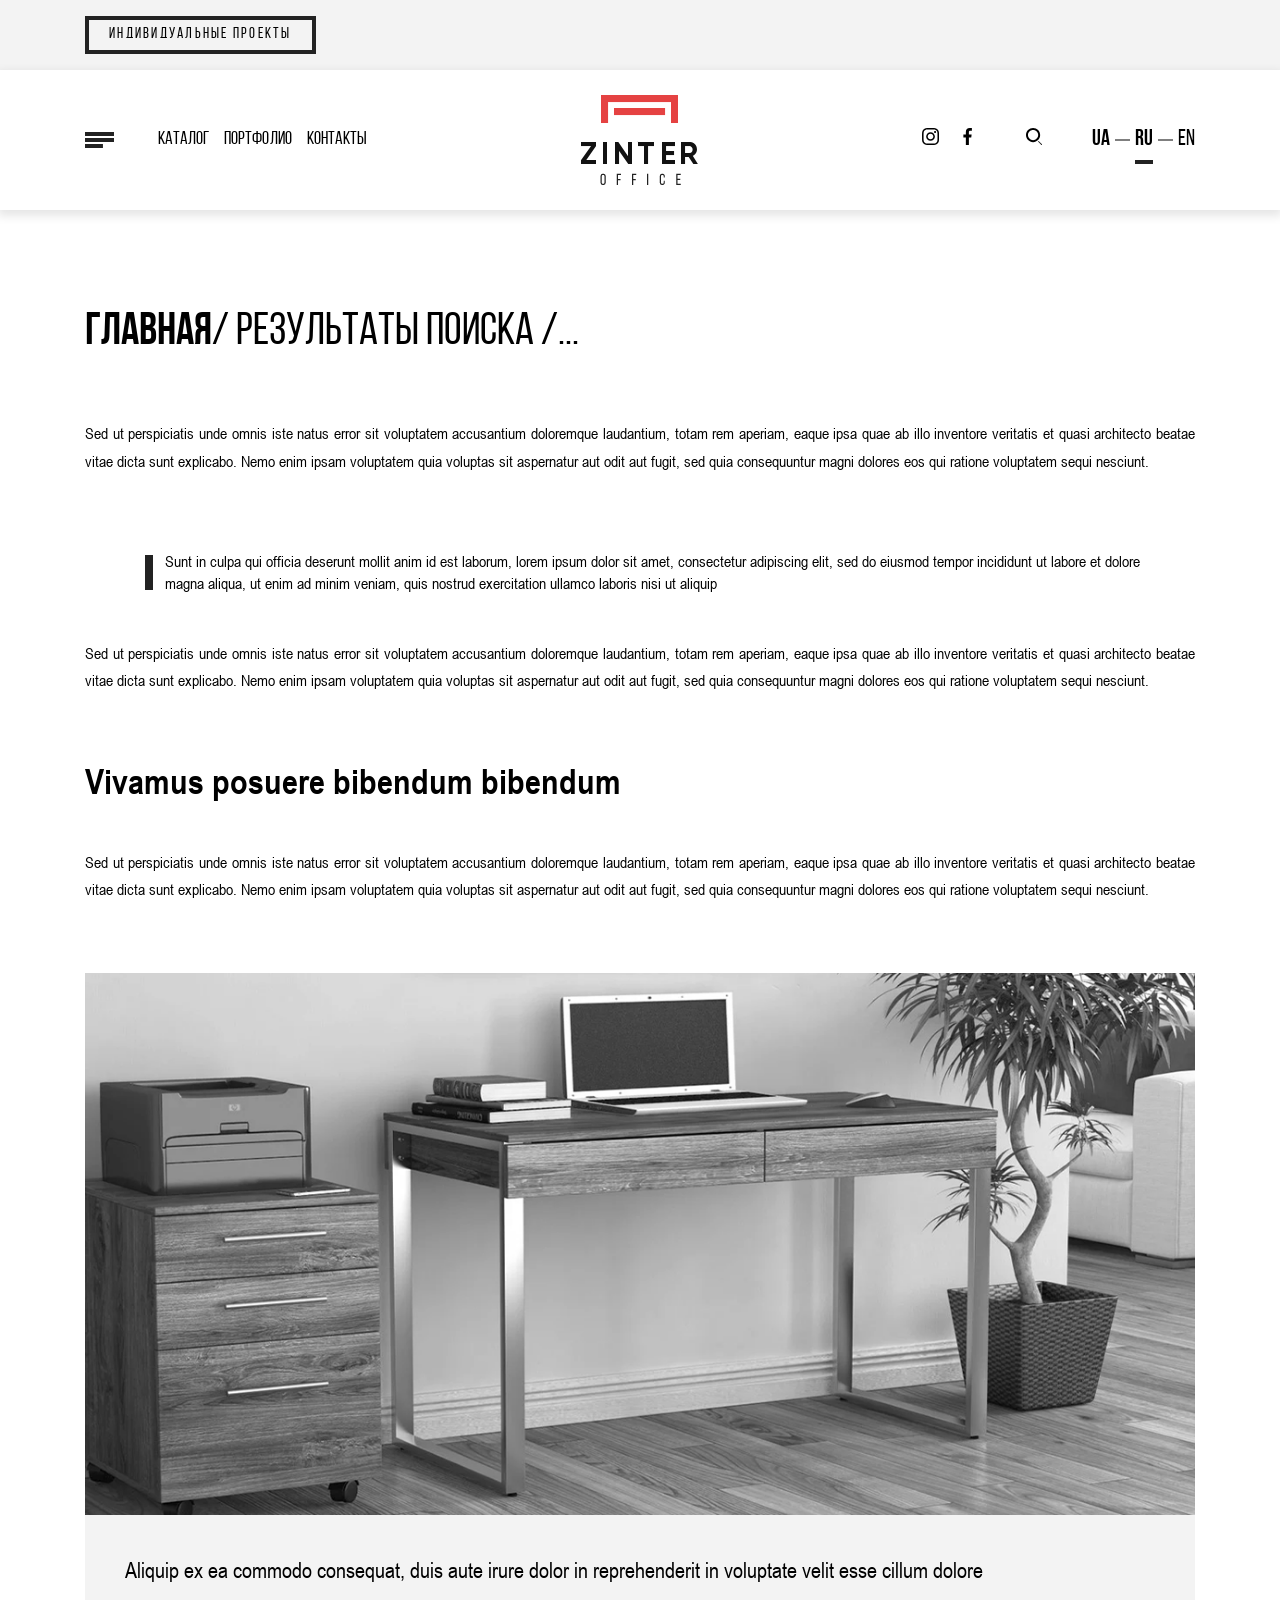
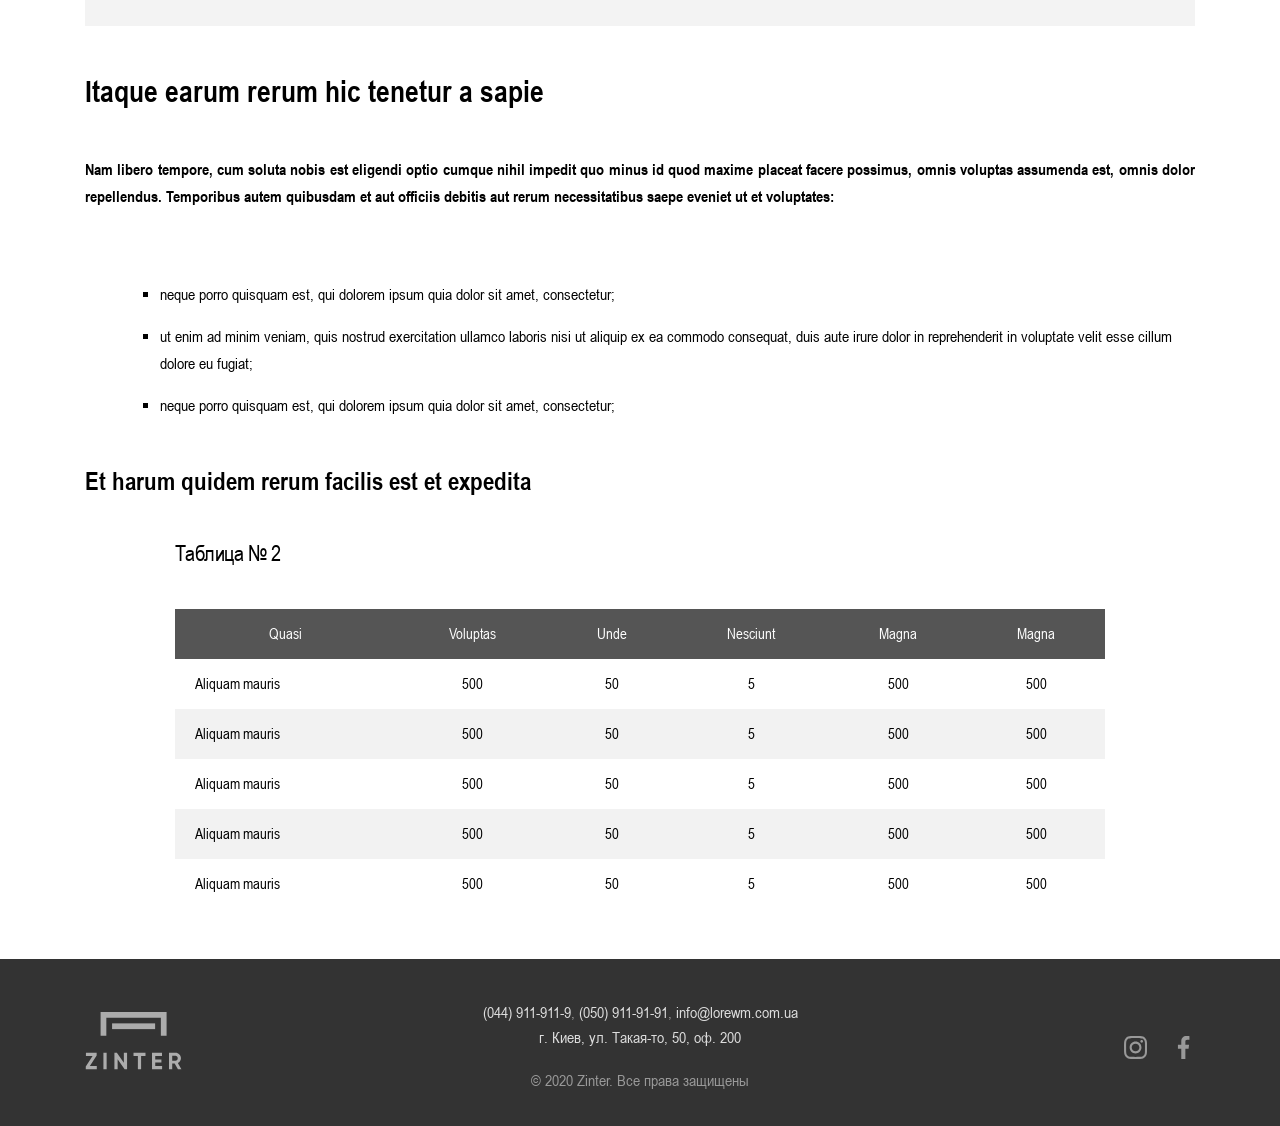
==== commit 0912d36f: "fix" ====
--- a/article.html
+++ b/article.html
@@ -58,7 +58,9 @@
       padding: 21px 0;
     }
 
-    .header--scrolling .logo-full,.h-search,.burger-menu {
+    .header--scrolling .logo-full,
+    .h-search,
+    .burger-menu {
       opacity: 0;
     }
 
@@ -76,6 +78,12 @@
     @media screen and (max-width: 991px) {
 
       .header nav {
+        transform: translate3d(100%, 0, 0);
+        visibility: hidden;
+      }
+
+      .h-search,
+      .h-call-wrap {
         transform: translate3d(100%, 0, 0);
         visibility: hidden;
       }
@@ -248,7 +256,7 @@
     
     
           <div class="header-logo">
-            <a href="/" class="logo">
+            <a href="sitemap.html" class="logo">
               <img src="img/logo.gif" class="img-responsive logo-full hidden-on-tablet" alt="">
               <svg class="logo-short" version="1.1" xmlns="http://www.w3.org/2000/svg" xmlns:xlink="http://www.w3.org/1999/xlink" x="0px" y="0px" width="71px"
                    height="25px" viewBox="0 0 71 25" enable-background="new 0 0 71 25" xml:space="preserve">
@@ -340,7 +348,7 @@
               <li><a href="#">EN</a></li>
             </ul>
     
-            <div class="header-link__call hide-pc js-active-call">
+            <div class="header-link__call hide-pc-flex js-active-call">
               <svg height="22" version="1.1" xmlns="http://www.w3.org/2000/svg" xmlns:xlink="http://www.w3.org/1999/xlink" x="0px" y="0px"
                    viewBox="0 0 384 384" style="enable-background: new 0 0 384 384;" xml:space="preserve">
                       <path d="M353.188,252.052c-23.51,0-46.594-3.677-68.469-10.906c-10.719-3.656-23.896-0.302-30.438,6.417l-43.177,32.594
@@ -366,11 +374,13 @@
     <!--Start page-->
     <div class="page-wrapper ">
       <div class="container">
-          <div class="section__head">
-            <h2 class="title title--section">
-              <span> <a href="/">ГЛАВНАЯ</a></span>/ результаты поиска /...
-            </h2>
-          </div>
+        <section class="section section--default section-article">
+
+        <div class="section__head">
+          <h2 class="title title--section">
+            <span> <a href="/">ГЛАВНАЯ</a></span>/ результаты поиска /...
+          </h2>
+        </div>
         <div class="text">
 
           <p>
@@ -434,70 +444,72 @@
             <caption>Таблица № 2</caption>
             <thead>
 
-            <tr>
-            <th>Quasi</th>
-              <th>Voluptas</th>
-              <th>Unde </th>
-              <th>Nesciunt</th>
-              <th>Magna</th>
-              <th>Magna</th>
-            </tr>
+              <tr>
+                <th>Quasi</th>
+                <th>Voluptas</th>
+                <th>Unde </th>
+                <th>Nesciunt</th>
+                <th>Magna</th>
+                <th>Magna</th>
+              </tr>
             </thead>
             <tbody>
 
-            <tr>
-              <td>
-                Aliquam mauris
-              </td>
-              <td>500</td>
-              <td>50</td>
-              <td>5</td>
-              <td>500</td>
-              <td>500</td>
-            </tr>
-            <tr>
-              <td>
-                Aliquam mauris
-              </td>
-              <td>500</td>
-              <td>50</td>
-              <td>5</td>
-              <td>500</td>
-              <td>500</td>
-            </tr>
-            <tr>
-              <td>
-                Aliquam mauris
-              </td>
-              <td>500</td>
-              <td>50</td>
-              <td>5</td>
-              <td>500</td>
-              <td>500</td>
-            </tr>
-            <tr>
-              <td>
-                Aliquam mauris
-              </td>
-              <td>500</td>
-              <td>50</td>
-              <td>5</td>
-              <td>500</td>
-              <td>500</td>
-            </tr>
-            <tr>
-              <td>
-                Aliquam mauris
-              </td>
-              <td>500</td>
-              <td>50</td>
-              <td>5</td>
-              <td>500</td>
-              <td>500</td>
-            </tr>
+              <tr>
+                <td>
+                  Aliquam mauris
+                </td>
+                <td>500</td>
+                <td>50</td>
+                <td>5</td>
+                <td>500</td>
+                <td>500</td>
+              </tr>
+              <tr>
+                <td>
+                  Aliquam mauris
+                </td>
+                <td>500</td>
+                <td>50</td>
+                <td>5</td>
+                <td>500</td>
+                <td>500</td>
+              </tr>
+              <tr>
+                <td>
+                  Aliquam mauris
+                </td>
+                <td>500</td>
+                <td>50</td>
+                <td>5</td>
+                <td>500</td>
+                <td>500</td>
+              </tr>
+              <tr>
+                <td>
+                  Aliquam mauris
+                </td>
+                <td>500</td>
+                <td>50</td>
+                <td>5</td>
+                <td>500</td>
+                <td>500</td>
+              </tr>
+              <tr>
+                <td>
+                  Aliquam mauris
+                </td>
+                <td>500</td>
+                <td>50</td>
+                <td>5</td>
+                <td>500</td>
+                <td>500</td>
+              </tr>
             </tbody>
           </table>
         </div>
+        </section>
+
       </div>
 
 
--- a/main.css
+++ b/main.css
@@ -9,4 +9,4 @@
  * Copyright 2011-2018 The Bootstrap Authors
  * Copyright 2011-2018 Twitter, Inc.
  * Licensed under MIT (https://github.com/twbs/bootstrap/blob/master/LICENSE)
- */@-ms-viewport{width:device-width}html{-webkit-box-sizing:border-box;box-sizing:border-box;-ms-overflow-style:scrollbar}*,:after,:before{-webkit-box-sizing:inherit;box-sizing:inherit}.container{width:100%;padding-right:15px;padding-left:15px;margin-right:auto;margin-left:auto}@media (min-width:576px){.container{max-width:540px}}@media (min-width:768px){.container{max-width:720px}}@media (min-width:992px){.container{max-width:960px}}@media (min-width:1200px){.container{max-width:1140px}}@media (min-width:1440px){.container{max-width:1230px}}.container-fluid{width:100%;padding-right:15px;padding-left:15px;margin-right:auto;margin-left:auto}.row{display:-webkit-box;display:-ms-flexbox;display:flex;-ms-flex-wrap:wrap;flex-wrap:wrap;margin-right:-15px;margin-left:-15px}.no-gutters{margin-right:0;margin-left:0}.no-gutters>.col,.no-gutters>[class*=col-]{padding-right:0;padding-left:0}.col,.col-1,.col-2,.col-3,.col-4,.col-5,.col-6,.col-7,.col-8,.col-9,.col-10,.col-11,.col-12,.col-auto,.col-lg,.col-lg-1,.col-lg-2,.col-lg-3,.col-lg-4,.col-lg-5,.col-lg-6,.col-lg-7,.col-lg-8,.col-lg-9,.col-lg-10,.col-lg-11,.col-lg-12,.col-lg-auto,.col-md,.col-md-1,.col-md-2,.col-md-3,.col-md-4,.col-md-5,.col-md-6,.col-md-7,.col-md-8,.col-md-9,.col-md-10,.col-md-11,.col-md-12,.col-md-auto,.col-sm,.col-sm-1,.col-sm-2,.col-sm-3,.col-sm-4,.col-sm-5,.col-sm-6,.col-sm-7,.col-sm-8,.col-sm-9,.col-sm-10,.col-sm-11,.col-sm-12,.col-sm-auto,.col-xl,.col-xl-1,.col-xl-2,.col-xl-3,.col-xl-4,.col-xl-5,.col-xl-6,.col-xl-7,.col-xl-8,.col-xl-9,.col-xl-10,.col-xl-11,.col-xl-12,.col-xl-auto,.col-xxl,.col-xxl-1,.col-xxl-2,.col-xxl-3,.col-xxl-4,.col-xxl-5,.col-xxl-6,.col-xxl-7,.col-xxl-8,.col-xxl-9,.col-xxl-10,.col-xxl-11,.col-xxl-12,.col-xxl-auto{position:relative;width:100%;min-height:1px;padding-right:15px;padding-left:15px}.col{-ms-flex-preferred-size:0;flex-basis:0;-webkit-box-flex:1;-ms-flex-positive:1;flex-grow:1;max-width:100%}.col-auto{-ms-flex:0 0 auto;flex:0 0 auto;width:auto;max-width:none}.col-1,.col-auto{-webkit-box-flex:0}.col-1{-ms-flex:0 0 8.33333%;flex:0 0 8.33333%;max-width:8.33333%}.col-2{-ms-flex:0 0 16.66667%;flex:0 0 16.66667%;max-width:16.66667%}.col-2,.col-3{-webkit-box-flex:0}.col-3{-ms-flex:0 0 25%;flex:0 0 25%;max-width:25%}.col-4{-ms-flex:0 0 33.33333%;flex:0 0 33.33333%;max-width:33.33333%}.col-4,.col-5{-webkit-box-flex:0}.col-5{-ms-flex:0 0 41.66667%;flex:0 0 41.66667%;max-width:41.66667%}.col-6{-ms-flex:0 0 50%;flex:0 0 50%;max-width:50%}.col-6,.col-7{-webkit-box-flex:0}.col-7{-ms-flex:0 0 58.33333%;flex:0 0 58.33333%;max-width:58.33333%}.col-8{-ms-flex:0 0 66.66667%;flex:0 0 66.66667%;max-width:66.66667%}.col-8,.col-9{-webkit-box-flex:0}.col-9{-ms-flex:0 0 75%;flex:0 0 75%;max-width:75%}.col-10{-ms-flex:0 0 83.33333%;flex:0 0 83.33333%;max-width:83.33333%}.col-10,.col-11{-webkit-box-flex:0}.col-11{-ms-flex:0 0 91.66667%;flex:0 0 91.66667%;max-width:91.66667%}.col-12{-webkit-box-flex:0;-ms-flex:0 0 100%;flex:0 0 100%;max-width:100%}.order-first{-webkit-box-ordinal-group:0;-ms-flex-order:-1;order:-1}.order-last{-webkit-box-ordinal-group:14;-ms-flex-order:13;order:13}.order-0{-webkit-box-ordinal-group:1;-ms-flex-order:0;order:0}.order-1{-webkit-box-ordinal-group:2;-ms-flex-order:1;order:1}.order-2{-webkit-box-ordinal-group:3;-ms-flex-order:2;order:2}.order-3{-webkit-box-ordinal-group:4;-ms-flex-order:3;order:3}.order-4{-webkit-box-ordinal-group:5;-ms-flex-order:4;order:4}.order-5{-webkit-box-ordinal-group:6;-ms-flex-order:5;order:5}.order-6{-webkit-box-ordinal-group:7;-ms-flex-order:6;order:6}.order-7{-webkit-box-ordinal-group:8;-ms-flex-order:7;order:7}.order-8{-webkit-box-ordinal-group:9;-ms-flex-order:8;order:8}.order-9{-webkit-box-ordinal-group:10;-ms-flex-order:9;order:9}.order-10{-webkit-box-ordinal-group:11;-ms-flex-order:10;order:10}.order-11{-webkit-box-ordinal-group:12;-ms-flex-order:11;order:11}.order-12{-webkit-box-ordinal-group:13;-ms-flex-order:12;order:12}.offset-1{margin-left:8.33333%}.offset-2{margin-left:16.66667%}.offset-3{margin-left:25%}.offset-4{margin-left:33.33333%}.offset-5{margin-left:41.66667%}.offset-6{margin-left:50%}.offset-7{margin-left:58.33333%}.offset-8{margin-left:66.66667%}.offset-9{margin-left:75%}.offset-10{margin-left:83.33333%}.offset-11{margin-left:91.66667%}@media (min-width:576px){.col-sm{-ms-flex-preferred-size:0;flex-basis:0;-webkit-box-flex:1;-ms-flex-positive:1;flex-grow:1;max-width:100%}.col-sm-auto{-webkit-box-flex:0;-ms-flex:0 0 auto;flex:0 0 auto;width:auto;max-width:none}.col-sm-1{-webkit-box-flex:0;-ms-flex:0 0 8.33333%;flex:0 0 8.33333%;max-width:8.33333%}.col-sm-2{-webkit-box-flex:0;-ms-flex:0 0 16.66667%;flex:0 0 16.66667%;max-width:16.66667%}.col-sm-3{-webkit-box-flex:0;-ms-flex:0 0 25%;flex:0 0 25%;max-width:25%}.col-sm-4{-webkit-box-flex:0;-ms-flex:0 0 33.33333%;flex:0 0 33.33333%;max-width:33.33333%}.col-sm-5{-webkit-box-flex:0;-ms-flex:0 0 41.66667%;flex:0 0 41.66667%;max-width:41.66667%}.col-sm-6{-webkit-box-flex:0;-ms-flex:0 0 50%;flex:0 0 50%;max-width:50%}.col-sm-7{-webkit-box-flex:0;-ms-flex:0 0 58.33333%;flex:0 0 58.33333%;max-width:58.33333%}.col-sm-8{-webkit-box-flex:0;-ms-flex:0 0 66.66667%;flex:0 0 66.66667%;max-width:66.66667%}.col-sm-9{-webkit-box-flex:0;-ms-flex:0 0 75%;flex:0 0 75%;max-width:75%}.col-sm-10{-webkit-box-flex:0;-ms-flex:0 0 83.33333%;flex:0 0 83.33333%;max-width:83.33333%}.col-sm-11{-webkit-box-flex:0;-ms-flex:0 0 91.66667%;flex:0 0 91.66667%;max-width:91.66667%}.col-sm-12{-webkit-box-flex:0;-ms-flex:0 0 100%;flex:0 0 100%;max-width:100%}.order-sm-first{-webkit-box-ordinal-group:0;-ms-flex-order:-1;order:-1}.order-sm-last{-webkit-box-ordinal-group:14;-ms-flex-order:13;order:13}.order-sm-0{-webkit-box-ordinal-group:1;-ms-flex-order:0;order:0}.order-sm-1{-webkit-box-ordinal-group:2;-ms-flex-order:1;order:1}.order-sm-2{-webkit-box-ordinal-group:3;-ms-flex-order:2;order:2}.order-sm-3{-webkit-box-ordinal-group:4;-ms-flex-order:3;order:3}.order-sm-4{-webkit-box-ordinal-group:5;-ms-flex-order:4;order:4}.order-sm-5{-webkit-box-ordinal-group:6;-ms-flex-order:5;order:5}.order-sm-6{-webkit-box-ordinal-group:7;-ms-flex-order:6;order:6}.order-sm-7{-webkit-box-ordinal-group:8;-ms-flex-order:7;order:7}.order-sm-8{-webkit-box-ordinal-group:9;-ms-flex-order:8;order:8}.order-sm-9{-webkit-box-ordinal-group:10;-ms-flex-order:9;order:9}.order-sm-10{-webkit-box-ordinal-group:11;-ms-flex-order:10;order:10}.order-sm-11{-webkit-box-ordinal-group:12;-ms-flex-order:11;order:11}.order-sm-12{-webkit-box-ordinal-group:13;-ms-flex-order:12;order:12}.offset-sm-0{margin-left:0}.offset-sm-1{margin-left:8.33333%}.offset-sm-2{margin-left:16.66667%}.offset-sm-3{margin-left:25%}.offset-sm-4{margin-left:33.33333%}.offset-sm-5{margin-left:41.66667%}.offset-sm-6{margin-left:50%}.offset-sm-7{margin-left:58.33333%}.offset-sm-8{margin-left:66.66667%}.offset-sm-9{margin-left:75%}.offset-sm-10{margin-left:83.33333%}.offset-sm-11{margin-left:91.66667%}}@media (min-width:768px){.col-md{-ms-flex-preferred-size:0;flex-basis:0;-webkit-box-flex:1;-ms-flex-positive:1;flex-grow:1;max-width:100%}.col-md-auto{-webkit-box-flex:0;-ms-flex:0 0 auto;flex:0 0 auto;width:auto;max-width:none}.col-md-1{-webkit-box-flex:0;-ms-flex:0 0 8.33333%;flex:0 0 8.33333%;max-width:8.33333%}.col-md-2{-webkit-box-flex:0;-ms-flex:0 0 16.66667%;flex:0 0 16.66667%;max-width:16.66667%}.col-md-3{-webkit-box-flex:0;-ms-flex:0 0 25%;flex:0 0 25%;max-width:25%}.col-md-4{-webkit-box-flex:0;-ms-flex:0 0 33.33333%;flex:0 0 33.33333%;max-width:33.33333%}.col-md-5{-webkit-box-flex:0;-ms-flex:0 0 41.66667%;flex:0 0 41.66667%;max-width:41.66667%}.col-md-6{-webkit-box-flex:0;-ms-flex:0 0 50%;flex:0 0 50%;max-width:50%}.col-md-7{-webkit-box-flex:0;-ms-flex:0 0 58.33333%;flex:0 0 58.33333%;max-width:58.33333%}.col-md-8{-webkit-box-flex:0;-ms-flex:0 0 66.66667%;flex:0 0 66.66667%;max-width:66.66667%}.col-md-9{-webkit-box-flex:0;-ms-flex:0 0 75%;flex:0 0 75%;max-width:75%}.col-md-10{-webkit-box-flex:0;-ms-flex:0 0 83.33333%;flex:0 0 83.33333%;max-width:83.33333%}.col-md-11{-webkit-box-flex:0;-ms-flex:0 0 91.66667%;flex:0 0 91.66667%;max-width:91.66667%}.col-md-12{-webkit-box-flex:0;-ms-flex:0 0 100%;flex:0 0 100%;max-width:100%}.order-md-first{-webkit-box-ordinal-group:0;-ms-flex-order:-1;order:-1}.order-md-last{-webkit-box-ordinal-group:14;-ms-flex-order:13;order:13}.order-md-0{-webkit-box-ordinal-group:1;-ms-flex-order:0;order:0}.order-md-1{-webkit-box-ordinal-group:2;-ms-flex-order:1;order:1}.order-md-2{-webkit-box-ordinal-group:3;-ms-flex-order:2;order:2}.order-md-3{-webkit-box-ordinal-group:4;-ms-flex-order:3;order:3}.order-md-4{-webkit-box-ordinal-group:5;-ms-flex-order:4;order:4}.order-md-5{-webkit-box-ordinal-group:6;-ms-flex-order:5;order:5}.order-md-6{-webkit-box-ordinal-group:7;-ms-flex-order:6;order:6}.order-md-7{-webkit-box-ordinal-group:8;-ms-flex-order:7;order:7}.order-md-8{-webkit-box-ordinal-group:9;-ms-flex-order:8;order:8}.order-md-9{-webkit-box-ordinal-group:10;-ms-flex-order:9;order:9}.order-md-10{-webkit-box-ordinal-group:11;-ms-flex-order:10;order:10}.order-md-11{-webkit-box-ordinal-group:12;-ms-flex-order:11;order:11}.order-md-12{-webkit-box-ordinal-group:13;-ms-flex-order:12;order:12}.offset-md-0{margin-left:0}.offset-md-1{margin-left:8.33333%}.offset-md-2{margin-left:16.66667%}.offset-md-3{margin-left:25%}.offset-md-4{margin-left:33.33333%}.offset-md-5{margin-left:41.66667%}.offset-md-6{margin-left:50%}.offset-md-7{margin-left:58.33333%}.offset-md-8{margin-left:66.66667%}.offset-md-9{margin-left:75%}.offset-md-10{margin-left:83.33333%}.offset-md-11{margin-left:91.66667%}}@media (min-width:992px){.col-lg{-ms-flex-preferred-size:0;flex-basis:0;-webkit-box-flex:1;-ms-flex-positive:1;flex-grow:1;max-width:100%}.col-lg-auto{-webkit-box-flex:0;-ms-flex:0 0 auto;flex:0 0 auto;width:auto;max-width:none}.col-lg-1{-webkit-box-flex:0;-ms-flex:0 0 8.33333%;flex:0 0 8.33333%;max-width:8.33333%}.col-lg-2{-webkit-box-flex:0;-ms-flex:0 0 16.66667%;flex:0 0 16.66667%;max-width:16.66667%}.col-lg-3{-webkit-box-flex:0;-ms-flex:0 0 25%;flex:0 0 25%;max-width:25%}.col-lg-4{-webkit-box-flex:0;-ms-flex:0 0 33.33333%;flex:0 0 33.33333%;max-width:33.33333%}.col-lg-5{-webkit-box-flex:0;-ms-flex:0 0 41.66667%;flex:0 0 41.66667%;max-width:41.66667%}.col-lg-6{-webkit-box-flex:0;-ms-flex:0 0 50%;flex:0 0 50%;max-width:50%}.col-lg-7{-webkit-box-flex:0;-ms-flex:0 0 58.33333%;flex:0 0 58.33333%;max-width:58.33333%}.col-lg-8{-webkit-box-flex:0;-ms-flex:0 0 66.66667%;flex:0 0 66.66667%;max-width:66.66667%}.col-lg-9{-webkit-box-flex:0;-ms-flex:0 0 75%;flex:0 0 75%;max-width:75%}.col-lg-10{-webkit-box-flex:0;-ms-flex:0 0 83.33333%;flex:0 0 83.33333%;max-width:83.33333%}.col-lg-11{-webkit-box-flex:0;-ms-flex:0 0 91.66667%;flex:0 0 91.66667%;max-width:91.66667%}.col-lg-12{-webkit-box-flex:0;-ms-flex:0 0 100%;flex:0 0 100%;max-width:100%}.order-lg-first{-webkit-box-ordinal-group:0;-ms-flex-order:-1;order:-1}.order-lg-last{-webkit-box-ordinal-group:14;-ms-flex-order:13;order:13}.order-lg-0{-webkit-box-ordinal-group:1;-ms-flex-order:0;order:0}.order-lg-1{-webkit-box-ordinal-group:2;-ms-flex-order:1;order:1}.order-lg-2{-webkit-box-ordinal-group:3;-ms-flex-order:2;order:2}.order-lg-3{-webkit-box-ordinal-group:4;-ms-flex-order:3;order:3}.order-lg-4{-webkit-box-ordinal-group:5;-ms-flex-order:4;order:4}.order-lg-5{-webkit-box-ordinal-group:6;-ms-flex-order:5;order:5}.order-lg-6{-webkit-box-ordinal-group:7;-ms-flex-order:6;order:6}.order-lg-7{-webkit-box-ordinal-group:8;-ms-flex-order:7;order:7}.order-lg-8{-webkit-box-ordinal-group:9;-ms-flex-order:8;order:8}.order-lg-9{-webkit-box-ordinal-group:10;-ms-flex-order:9;order:9}.order-lg-10{-webkit-box-ordinal-group:11;-ms-flex-order:10;order:10}.order-lg-11{-webkit-box-ordinal-group:12;-ms-flex-order:11;order:11}.order-lg-12{-webkit-box-ordinal-group:13;-ms-flex-order:12;order:12}.offset-lg-0{margin-left:0}.offset-lg-1{margin-left:8.33333%}.offset-lg-2{margin-left:16.66667%}.offset-lg-3{margin-left:25%}.offset-lg-4{margin-left:33.33333%}.offset-lg-5{margin-left:41.66667%}.offset-lg-6{margin-left:50%}.offset-lg-7{margin-left:58.33333%}.offset-lg-8{margin-left:66.66667%}.offset-lg-9{margin-left:75%}.offset-lg-10{margin-left:83.33333%}.offset-lg-11{margin-left:91.66667%}}@media (min-width:1200px){.col-xl{-ms-flex-preferred-size:0;flex-basis:0;-webkit-box-flex:1;-ms-flex-positive:1;flex-grow:1;max-width:100%}.col-xl-auto{-webkit-box-flex:0;-ms-flex:0 0 auto;flex:0 0 auto;width:auto;max-width:none}.col-xl-1{-webkit-box-flex:0;-ms-flex:0 0 8.33333%;flex:0 0 8.33333%;max-width:8.33333%}.col-xl-2{-webkit-box-flex:0;-ms-flex:0 0 16.66667%;flex:0 0 16.66667%;max-width:16.66667%}.col-xl-3{-webkit-box-flex:0;-ms-flex:0 0 25%;flex:0 0 25%;max-width:25%}.col-xl-4{-webkit-box-flex:0;-ms-flex:0 0 33.33333%;flex:0 0 33.33333%;max-width:33.33333%}.col-xl-5{-webkit-box-flex:0;-ms-flex:0 0 41.66667%;flex:0 0 41.66667%;max-width:41.66667%}.col-xl-6{-webkit-box-flex:0;-ms-flex:0 0 50%;flex:0 0 50%;max-width:50%}.col-xl-7{-webkit-box-flex:0;-ms-flex:0 0 58.33333%;flex:0 0 58.33333%;max-width:58.33333%}.col-xl-8{-webkit-box-flex:0;-ms-flex:0 0 66.66667%;flex:0 0 66.66667%;max-width:66.66667%}.col-xl-9{-webkit-box-flex:0;-ms-flex:0 0 75%;flex:0 0 75%;max-width:75%}.col-xl-10{-webkit-box-flex:0;-ms-flex:0 0 83.33333%;flex:0 0 83.33333%;max-width:83.33333%}.col-xl-11{-webkit-box-flex:0;-ms-flex:0 0 91.66667%;flex:0 0 91.66667%;max-width:91.66667%}.col-xl-12{-webkit-box-flex:0;-ms-flex:0 0 100%;flex:0 0 100%;max-width:100%}.order-xl-first{-webkit-box-ordinal-group:0;-ms-flex-order:-1;order:-1}.order-xl-last{-webkit-box-ordinal-group:14;-ms-flex-order:13;order:13}.order-xl-0{-webkit-box-ordinal-group:1;-ms-flex-order:0;order:0}.order-xl-1{-webkit-box-ordinal-group:2;-ms-flex-order:1;order:1}.order-xl-2{-webkit-box-ordinal-group:3;-ms-flex-order:2;order:2}.order-xl-3{-webkit-box-ordinal-group:4;-ms-flex-order:3;order:3}.order-xl-4{-webkit-box-ordinal-group:5;-ms-flex-order:4;order:4}.order-xl-5{-webkit-box-ordinal-group:6;-ms-flex-order:5;order:5}.order-xl-6{-webkit-box-ordinal-group:7;-ms-flex-order:6;order:6}.order-xl-7{-webkit-box-ordinal-group:8;-ms-flex-order:7;order:7}.order-xl-8{-webkit-box-ordinal-group:9;-ms-flex-order:8;order:8}.order-xl-9{-webkit-box-ordinal-group:10;-ms-flex-order:9;order:9}.order-xl-10{-webkit-box-ordinal-group:11;-ms-flex-order:10;order:10}.order-xl-11{-webkit-box-ordinal-group:12;-ms-flex-order:11;order:11}.order-xl-12{-webkit-box-ordinal-group:13;-ms-flex-order:12;order:12}.offset-xl-0{margin-left:0}.offset-xl-1{margin-left:8.33333%}.offset-xl-2{margin-left:16.66667%}.offset-xl-3{margin-left:25%}.offset-xl-4{margin-left:33.33333%}.offset-xl-5{margin-left:41.66667%}.offset-xl-6{margin-left:50%}.offset-xl-7{margin-left:58.33333%}.offset-xl-8{margin-left:66.66667%}.offset-xl-9{margin-left:75%}.offset-xl-10{margin-left:83.33333%}.offset-xl-11{margin-left:91.66667%}}@media (min-width:1440px){.col-xxl{-ms-flex-preferred-size:0;flex-basis:0;-webkit-box-flex:1;-ms-flex-positive:1;flex-grow:1;max-width:100%}.col-xxl-auto{-webkit-box-flex:0;-ms-flex:0 0 auto;flex:0 0 auto;width:auto;max-width:none}.col-xxl-1{-webkit-box-flex:0;-ms-flex:0 0 8.33333%;flex:0 0 8.33333%;max-width:8.33333%}.col-xxl-2{-webkit-box-flex:0;-ms-flex:0 0 16.66667%;flex:0 0 16.66667%;max-width:16.66667%}.col-xxl-3{-webkit-box-flex:0;-ms-flex:0 0 25%;flex:0 0 25%;max-width:25%}.col-xxl-4{-webkit-box-flex:0;-ms-flex:0 0 33.33333%;flex:0 0 33.33333%;max-width:33.33333%}.col-xxl-5{-webkit-box-flex:0;-ms-flex:0 0 41.66667%;flex:0 0 41.66667%;max-width:41.66667%}.col-xxl-6{-webkit-box-flex:0;-ms-flex:0 0 50%;flex:0 0 50%;max-width:50%}.col-xxl-7{-webkit-box-flex:0;-ms-flex:0 0 58.33333%;flex:0 0 58.33333%;max-width:58.33333%}.col-xxl-8{-webkit-box-flex:0;-ms-flex:0 0 66.66667%;flex:0 0 66.66667%;max-width:66.66667%}.col-xxl-9{-webkit-box-flex:0;-ms-flex:0 0 75%;flex:0 0 75%;max-width:75%}.col-xxl-10{-webkit-box-flex:0;-ms-flex:0 0 83.33333%;flex:0 0 83.33333%;max-width:83.33333%}.col-xxl-11{-webkit-box-flex:0;-ms-flex:0 0 91.66667%;flex:0 0 91.66667%;max-width:91.66667%}.col-xxl-12{-webkit-box-flex:0;-ms-flex:0 0 100%;flex:0 0 100%;max-width:100%}.order-xxl-first{-webkit-box-ordinal-group:0;-ms-flex-order:-1;order:-1}.order-xxl-last{-webkit-box-ordinal-group:14;-ms-flex-order:13;order:13}.order-xxl-0{-webkit-box-ordinal-group:1;-ms-flex-order:0;order:0}.order-xxl-1{-webkit-box-ordinal-group:2;-ms-flex-order:1;order:1}.order-xxl-2{-webkit-box-ordinal-group:3;-ms-flex-order:2;order:2}.order-xxl-3{-webkit-box-ordinal-group:4;-ms-flex-order:3;order:3}.order-xxl-4{-webkit-box-ordinal-group:5;-ms-flex-order:4;order:4}.order-xxl-5{-webkit-box-ordinal-group:6;-ms-flex-order:5;order:5}.order-xxl-6{-webkit-box-ordinal-group:7;-ms-flex-order:6;order:6}.order-xxl-7{-webkit-box-ordinal-group:8;-ms-flex-order:7;order:7}.order-xxl-8{-webkit-box-ordinal-group:9;-ms-flex-order:8;order:8}.order-xxl-9{-webkit-box-ordinal-group:10;-ms-flex-order:9;order:9}.order-xxl-10{-webkit-box-ordinal-group:11;-ms-flex-order:10;order:10}.order-xxl-11{-webkit-box-ordinal-group:12;-ms-flex-order:11;order:11}.order-xxl-12{-webkit-box-ordinal-group:13;-ms-flex-order:12;order:12}.offset-xxl-0{margin-left:0}.offset-xxl-1{margin-left:8.33333%}.offset-xxl-2{margin-left:16.66667%}.offset-xxl-3{margin-left:25%}.offset-xxl-4{margin-left:33.33333%}.offset-xxl-5{margin-left:41.66667%}.offset-xxl-6{margin-left:50%}.offset-xxl-7{margin-left:58.33333%}.offset-xxl-8{margin-left:66.66667%}.offset-xxl-9{margin-left:75%}.offset-xxl-10{margin-left:83.33333%}.offset-xxl-11{margin-left:91.66667%}}.d-none{display:none!important}.d-inline{display:inline!important}.d-inline-block{display:inline-block!important}.d-block{display:block!important}.d-table{display:table!important}.d-table-row{display:table-row!important}.d-table-cell{display:table-cell!important}.d-flex{display:-webkit-box!important;display:-ms-flexbox!important;display:flex!important}.d-inline-flex{display:-webkit-inline-box!important;display:-ms-inline-flexbox!important;display:inline-flex!important}@media (min-width:576px){.d-sm-none{display:none!important}.d-sm-inline{display:inline!important}.d-sm-inline-block{display:inline-block!important}.d-sm-block{display:block!important}.d-sm-table{display:table!important}.d-sm-table-row{display:table-row!important}.d-sm-table-cell{display:table-cell!important}.d-sm-flex{display:-webkit-box!important;display:-ms-flexbox!important;display:flex!important}.d-sm-inline-flex{display:-webkit-inline-box!important;display:-ms-inline-flexbox!important;display:inline-flex!important}}@media (min-width:768px){.d-md-none{display:none!important}.d-md-inline{display:inline!important}.d-md-inline-block{display:inline-block!important}.d-md-block{display:block!important}.d-md-table{display:table!important}.d-md-table-row{display:table-row!important}.d-md-table-cell{display:table-cell!important}.d-md-flex{display:-webkit-box!important;display:-ms-flexbox!important;display:flex!important}.d-md-inline-flex{display:-webkit-inline-box!important;display:-ms-inline-flexbox!important;display:inline-flex!important}}@media (min-width:992px){.d-lg-none{display:none!important}.d-lg-inline{display:inline!important}.d-lg-inline-block{display:inline-block!important}.d-lg-block{display:block!important}.d-lg-table{display:table!important}.d-lg-table-row{display:table-row!important}.d-lg-table-cell{display:table-cell!important}.d-lg-flex{display:-webkit-box!important;display:-ms-flexbox!important;display:flex!important}.d-lg-inline-flex{display:-webkit-inline-box!important;display:-ms-inline-flexbox!important;display:inline-flex!important}}@media (min-width:1200px){.d-xl-none{display:none!important}.d-xl-inline{display:inline!important}.d-xl-inline-block{display:inline-block!important}.d-xl-block{display:block!important}.d-xl-table{display:table!important}.d-xl-table-row{display:table-row!important}.d-xl-table-cell{display:table-cell!important}.d-xl-flex{display:-webkit-box!important;display:-ms-flexbox!important;display:flex!important}.d-xl-inline-flex{display:-webkit-inline-box!important;display:-ms-inline-flexbox!important;display:inline-flex!important}}@media (min-width:1440px){.d-xxl-none{display:none!important}.d-xxl-inline{display:inline!important}.d-xxl-inline-block{display:inline-block!important}.d-xxl-block{display:block!important}.d-xxl-table{display:table!important}.d-xxl-table-row{display:table-row!important}.d-xxl-table-cell{display:table-cell!important}.d-xxl-flex{display:-webkit-box!important;display:-ms-flexbox!important;display:flex!important}.d-xxl-inline-flex{display:-webkit-inline-box!important;display:-ms-inline-flexbox!important;display:inline-flex!important}}@media print{.d-print-none{display:none!important}.d-print-inline{display:inline!important}.d-print-inline-block{display:inline-block!important}.d-print-block{display:block!important}.d-print-table{display:table!important}.d-print-table-row{display:table-row!important}.d-print-table-cell{display:table-cell!important}.d-print-flex{display:-webkit-box!important;display:-ms-flexbox!important;display:flex!important}.d-print-inline-flex{display:-webkit-inline-box!important;display:-ms-inline-flexbox!important;display:inline-flex!important}}.flex-row{-webkit-box-orient:horizontal!important;-ms-flex-direction:row!important;flex-direction:row!important}.flex-column,.flex-row{-webkit-box-direction:normal!important}.flex-column{-webkit-box-orient:vertical!important;-ms-flex-direction:column!important;flex-direction:column!important}.flex-row-reverse{-webkit-box-orient:horizontal!important;-ms-flex-direction:row-reverse!important;flex-direction:row-reverse!important}.flex-column-reverse,.flex-row-reverse{-webkit-box-direction:reverse!important}.flex-column-reverse{-webkit-box-orient:vertical!important;-ms-flex-direction:column-reverse!important;flex-direction:column-reverse!important}.flex-wrap{-ms-flex-wrap:wrap!important;flex-wrap:wrap!important}.flex-nowrap{-ms-flex-wrap:nowrap!important;flex-wrap:nowrap!important}.flex-wrap-reverse{-ms-flex-wrap:wrap-reverse!important;flex-wrap:wrap-reverse!important}.justify-content-start{-webkit-box-pack:start!important;-ms-flex-pack:start!important;justify-content:flex-start!important}.justify-content-end{-webkit-box-pack:end!important;-ms-flex-pack:end!important;justify-content:flex-end!important}.justify-content-center{-webkit-box-pack:center!important;-ms-flex-pack:center!important;justify-content:center!important}.justify-content-between{-webkit-box-pack:justify!important;-ms-flex-pack:justify!important;justify-content:space-between!important}.justify-content-around{-ms-flex-pack:distribute!important;justify-content:space-around!important}.align-items-start{-webkit-box-align:start!important;-ms-flex-align:start!important;align-items:flex-start!important}.align-items-end{-webkit-box-align:end!important;-ms-flex-align:end!important;align-items:flex-end!important}.align-items-center{-webkit-box-align:center!important;-ms-flex-align:center!important;align-items:center!important}.align-items-baseline{-webkit-box-align:baseline!important;-ms-flex-align:baseline!important;align-items:baseline!important}.align-items-stretch{-webkit-box-align:stretch!important;-ms-flex-align:stretch!important;align-items:stretch!important}.align-content-start{-ms-flex-line-pack:start!important;align-content:flex-start!important}.align-content-end{-ms-flex-line-pack:end!important;align-content:flex-end!important}.align-content-center{-ms-flex-line-pack:center!important;align-content:center!important}.align-content-between{-ms-flex-line-pack:justify!important;align-content:space-between!important}.align-content-around{-ms-flex-line-pack:distribute!important;align-content:space-around!important}.align-content-stretch{-ms-flex-line-pack:stretch!important;align-content:stretch!important}.align-self-auto{-ms-flex-item-align:auto!important;align-self:auto!important}.align-self-start{-ms-flex-item-align:start!important;align-self:flex-start!important}.align-self-end{-ms-flex-item-align:end!important;align-self:flex-end!important}.align-self-center{-ms-flex-item-align:center!important;align-self:center!important}.align-self-baseline{-ms-flex-item-align:baseline!important;align-self:baseline!important}.align-self-stretch{-ms-flex-item-align:stretch!important;align-self:stretch!important}@media (min-width:576px){.flex-sm-row{-webkit-box-orient:horizontal!important;-ms-flex-direction:row!important;flex-direction:row!important}.flex-sm-column,.flex-sm-row{-webkit-box-direction:normal!important}.flex-sm-column{-webkit-box-orient:vertical!important;-ms-flex-direction:column!important;flex-direction:column!important}.flex-sm-row-reverse{-webkit-box-orient:horizontal!important;-webkit-box-direction:reverse!important;-ms-flex-direction:row-reverse!important;flex-direction:row-reverse!important}.flex-sm-column-reverse{-webkit-box-orient:vertical!important;-webkit-box-direction:reverse!important;-ms-flex-direction:column-reverse!important;flex-direction:column-reverse!important}.flex-sm-wrap{-ms-flex-wrap:wrap!important;flex-wrap:wrap!important}.flex-sm-nowrap{-ms-flex-wrap:nowrap!important;flex-wrap:nowrap!important}.flex-sm-wrap-reverse{-ms-flex-wrap:wrap-reverse!important;flex-wrap:wrap-reverse!important}.justify-content-sm-start{-webkit-box-pack:start!important;-ms-flex-pack:start!important;justify-content:flex-start!important}.justify-content-sm-end{-webkit-box-pack:end!important;-ms-flex-pack:end!important;justify-content:flex-end!important}.justify-content-sm-center{-webkit-box-pack:center!important;-ms-flex-pack:center!important;justify-content:center!important}.justify-content-sm-between{-webkit-box-pack:justify!important;-ms-flex-pack:justify!important;justify-content:space-between!important}.justify-content-sm-around{-ms-flex-pack:distribute!important;justify-content:space-around!important}.align-items-sm-start{-webkit-box-align:start!important;-ms-flex-align:start!important;align-items:flex-start!important}.align-items-sm-end{-webkit-box-align:end!important;-ms-flex-align:end!important;align-items:flex-end!important}.align-items-sm-center{-webkit-box-align:center!important;-ms-flex-align:center!important;align-items:center!important}.align-items-sm-baseline{-webkit-box-align:baseline!important;-ms-flex-align:baseline!important;align-items:baseline!important}.align-items-sm-stretch{-webkit-box-align:stretch!important;-ms-flex-align:stretch!important;align-items:stretch!important}.align-content-sm-start{-ms-flex-line-pack:start!important;align-content:flex-start!important}.align-content-sm-end{-ms-flex-line-pack:end!important;align-content:flex-end!important}.align-content-sm-center{-ms-flex-line-pack:center!important;align-content:center!important}.align-content-sm-between{-ms-flex-line-pack:justify!important;align-content:space-between!important}.align-content-sm-around{-ms-flex-line-pack:distribute!important;align-content:space-around!important}.align-content-sm-stretch{-ms-flex-line-pack:stretch!important;align-content:stretch!important}.align-self-sm-auto{-ms-flex-item-align:auto!important;align-self:auto!important}.align-self-sm-start{-ms-flex-item-align:start!important;align-self:flex-start!important}.align-self-sm-end{-ms-flex-item-align:end!important;align-self:flex-end!important}.align-self-sm-center{-ms-flex-item-align:center!important;align-self:center!important}.align-self-sm-baseline{-ms-flex-item-align:baseline!important;align-self:baseline!important}.align-self-sm-stretch{-ms-flex-item-align:stretch!important;align-self:stretch!important}}@media (min-width:768px){.flex-md-row{-webkit-box-orient:horizontal!important;-ms-flex-direction:row!important;flex-direction:row!important}.flex-md-column,.flex-md-row{-webkit-box-direction:normal!important}.flex-md-column{-webkit-box-orient:vertical!important;-ms-flex-direction:column!important;flex-direction:column!important}.flex-md-row-reverse{-webkit-box-orient:horizontal!important;-webkit-box-direction:reverse!important;-ms-flex-direction:row-reverse!important;flex-direction:row-reverse!important}.flex-md-column-reverse{-webkit-box-orient:vertical!important;-webkit-box-direction:reverse!important;-ms-flex-direction:column-reverse!important;flex-direction:column-reverse!important}.flex-md-wrap{-ms-flex-wrap:wrap!important;flex-wrap:wrap!important}.flex-md-nowrap{-ms-flex-wrap:nowrap!important;flex-wrap:nowrap!important}.flex-md-wrap-reverse{-ms-flex-wrap:wrap-reverse!important;flex-wrap:wrap-reverse!important}.justify-content-md-start{-webkit-box-pack:start!important;-ms-flex-pack:start!important;justify-content:flex-start!important}.justify-content-md-end{-webkit-box-pack:end!important;-ms-flex-pack:end!important;justify-content:flex-end!important}.justify-content-md-center{-webkit-box-pack:center!important;-ms-flex-pack:center!important;justify-content:center!important}.justify-content-md-between{-webkit-box-pack:justify!important;-ms-flex-pack:justify!important;justify-content:space-between!important}.justify-content-md-around{-ms-flex-pack:distribute!important;justify-content:space-around!important}.align-items-md-start{-webkit-box-align:start!important;-ms-flex-align:start!important;align-items:flex-start!important}.align-items-md-end{-webkit-box-align:end!important;-ms-flex-align:end!important;align-items:flex-end!important}.align-items-md-center{-webkit-box-align:center!important;-ms-flex-align:center!important;align-items:center!important}.align-items-md-baseline{-webkit-box-align:baseline!important;-ms-flex-align:baseline!important;align-items:baseline!important}.align-items-md-stretch{-webkit-box-align:stretch!important;-ms-flex-align:stretch!important;align-items:stretch!important}.align-content-md-start{-ms-flex-line-pack:start!important;align-content:flex-start!important}.align-content-md-end{-ms-flex-line-pack:end!important;align-content:flex-end!important}.align-content-md-center{-ms-flex-line-pack:center!important;align-content:center!important}.align-content-md-between{-ms-flex-line-pack:justify!important;align-content:space-between!important}.align-content-md-around{-ms-flex-line-pack:distribute!important;align-content:space-around!important}.align-content-md-stretch{-ms-flex-line-pack:stretch!important;align-content:stretch!important}.align-self-md-auto{-ms-flex-item-align:auto!important;align-self:auto!important}.align-self-md-start{-ms-flex-item-align:start!important;align-self:flex-start!important}.align-self-md-end{-ms-flex-item-align:end!important;align-self:flex-end!important}.align-self-md-center{-ms-flex-item-align:center!important;align-self:center!important}.align-self-md-baseline{-ms-flex-item-align:baseline!important;align-self:baseline!important}.align-self-md-stretch{-ms-flex-item-align:stretch!important;align-self:stretch!important}}@media (min-width:992px){.flex-lg-row{-webkit-box-orient:horizontal!important;-ms-flex-direction:row!important;flex-direction:row!important}.flex-lg-column,.flex-lg-row{-webkit-box-direction:normal!important}.flex-lg-column{-webkit-box-orient:vertical!important;-ms-flex-direction:column!important;flex-direction:column!important}.flex-lg-row-reverse{-webkit-box-orient:horizontal!important;-webkit-box-direction:reverse!important;-ms-flex-direction:row-reverse!important;flex-direction:row-reverse!important}.flex-lg-column-reverse{-webkit-box-orient:vertical!important;-webkit-box-direction:reverse!important;-ms-flex-direction:column-reverse!important;flex-direction:column-reverse!important}.flex-lg-wrap{-ms-flex-wrap:wrap!important;flex-wrap:wrap!important}.flex-lg-nowrap{-ms-flex-wrap:nowrap!important;flex-wrap:nowrap!important}.flex-lg-wrap-reverse{-ms-flex-wrap:wrap-reverse!important;flex-wrap:wrap-reverse!important}.justify-content-lg-start{-webkit-box-pack:start!important;-ms-flex-pack:start!important;justify-content:flex-start!important}.justify-content-lg-end{-webkit-box-pack:end!important;-ms-flex-pack:end!important;justify-content:flex-end!important}.justify-content-lg-center{-webkit-box-pack:center!important;-ms-flex-pack:center!important;justify-content:center!important}.justify-content-lg-between{-webkit-box-pack:justify!important;-ms-flex-pack:justify!important;justify-content:space-between!important}.justify-content-lg-around{-ms-flex-pack:distribute!important;justify-content:space-around!important}.align-items-lg-start{-webkit-box-align:start!important;-ms-flex-align:start!important;align-items:flex-start!important}.align-items-lg-end{-webkit-box-align:end!important;-ms-flex-align:end!important;align-items:flex-end!important}.align-items-lg-center{-webkit-box-align:center!important;-ms-flex-align:center!important;align-items:center!important}.align-items-lg-baseline{-webkit-box-align:baseline!important;-ms-flex-align:baseline!important;align-items:baseline!important}.align-items-lg-stretch{-webkit-box-align:stretch!important;-ms-flex-align:stretch!important;align-items:stretch!important}.align-content-lg-start{-ms-flex-line-pack:start!important;align-content:flex-start!important}.align-content-lg-end{-ms-flex-line-pack:end!important;align-content:flex-end!important}.align-content-lg-center{-ms-flex-line-pack:center!important;align-content:center!important}.align-content-lg-between{-ms-flex-line-pack:justify!important;align-content:space-between!important}.align-content-lg-around{-ms-flex-line-pack:distribute!important;align-content:space-around!important}.align-content-lg-stretch{-ms-flex-line-pack:stretch!important;align-content:stretch!important}.align-self-lg-auto{-ms-flex-item-align:auto!important;align-self:auto!important}.align-self-lg-start{-ms-flex-item-align:start!important;align-self:flex-start!important}.align-self-lg-end{-ms-flex-item-align:end!important;align-self:flex-end!important}.align-self-lg-center{-ms-flex-item-align:center!important;align-self:center!important}.align-self-lg-baseline{-ms-flex-item-align:baseline!important;align-self:baseline!important}.align-self-lg-stretch{-ms-flex-item-align:stretch!important;align-self:stretch!important}}@media (min-width:1200px){.flex-xl-row{-webkit-box-orient:horizontal!important;-ms-flex-direction:row!important;flex-direction:row!important}.flex-xl-column,.flex-xl-row{-webkit-box-direction:normal!important}.flex-xl-column{-webkit-box-orient:vertical!important;-ms-flex-direction:column!important;flex-direction:column!important}.flex-xl-row-reverse{-webkit-box-orient:horizontal!important;-webkit-box-direction:reverse!important;-ms-flex-direction:row-reverse!important;flex-direction:row-reverse!important}.flex-xl-column-reverse{-webkit-box-orient:vertical!important;-webkit-box-direction:reverse!important;-ms-flex-direction:column-reverse!important;flex-direction:column-reverse!important}.flex-xl-wrap{-ms-flex-wrap:wrap!important;flex-wrap:wrap!important}.flex-xl-nowrap{-ms-flex-wrap:nowrap!important;flex-wrap:nowrap!important}.flex-xl-wrap-reverse{-ms-flex-wrap:wrap-reverse!important;flex-wrap:wrap-reverse!important}.justify-content-xl-start{-webkit-box-pack:start!important;-ms-flex-pack:start!important;justify-content:flex-start!important}.justify-content-xl-end{-webkit-box-pack:end!important;-ms-flex-pack:end!important;justify-content:flex-end!important}.justify-content-xl-center{-webkit-box-pack:center!important;-ms-flex-pack:center!important;justify-content:center!important}.justify-content-xl-between{-webkit-box-pack:justify!important;-ms-flex-pack:justify!important;justify-content:space-between!important}.justify-content-xl-around{-ms-flex-pack:distribute!important;justify-content:space-around!important}.align-items-xl-start{-webkit-box-align:start!important;-ms-flex-align:start!important;align-items:flex-start!important}.align-items-xl-end{-webkit-box-align:end!important;-ms-flex-align:end!important;align-items:flex-end!important}.align-items-xl-center{-webkit-box-align:center!important;-ms-flex-align:center!important;align-items:center!important}.align-items-xl-baseline{-webkit-box-align:baseline!important;-ms-flex-align:baseline!important;align-items:baseline!important}.align-items-xl-stretch{-webkit-box-align:stretch!important;-ms-flex-align:stretch!important;align-items:stretch!important}.align-content-xl-start{-ms-flex-line-pack:start!important;align-content:flex-start!important}.align-content-xl-end{-ms-flex-line-pack:end!important;align-content:flex-end!important}.align-content-xl-center{-ms-flex-line-pack:center!important;align-content:center!important}.align-content-xl-between{-ms-flex-line-pack:justify!important;align-content:space-between!important}.align-content-xl-around{-ms-flex-line-pack:distribute!important;align-content:space-around!important}.align-content-xl-stretch{-ms-flex-line-pack:stretch!important;align-content:stretch!important}.align-self-xl-auto{-ms-flex-item-align:auto!important;align-self:auto!important}.align-self-xl-start{-ms-flex-item-align:start!important;align-self:flex-start!important}.align-self-xl-end{-ms-flex-item-align:end!important;align-self:flex-end!important}.align-self-xl-center{-ms-flex-item-align:center!important;align-self:center!important}.align-self-xl-baseline{-ms-flex-item-align:baseline!important;align-self:baseline!important}.align-self-xl-stretch{-ms-flex-item-align:stretch!important;align-self:stretch!important}}@media (min-width:1440px){.flex-xxl-row{-webkit-box-orient:horizontal!important;-ms-flex-direction:row!important;flex-direction:row!important}.flex-xxl-column,.flex-xxl-row{-webkit-box-direction:normal!important}.flex-xxl-column{-webkit-box-orient:vertical!important;-ms-flex-direction:column!important;flex-direction:column!important}.flex-xxl-row-reverse{-webkit-box-orient:horizontal!important;-webkit-box-direction:reverse!important;-ms-flex-direction:row-reverse!important;flex-direction:row-reverse!important}.flex-xxl-column-reverse{-webkit-box-orient:vertical!important;-webkit-box-direction:reverse!important;-ms-flex-direction:column-reverse!important;flex-direction:column-reverse!important}.flex-xxl-wrap{-ms-flex-wrap:wrap!important;flex-wrap:wrap!important}.flex-xxl-nowrap{-ms-flex-wrap:nowrap!important;flex-wrap:nowrap!important}.flex-xxl-wrap-reverse{-ms-flex-wrap:wrap-reverse!important;flex-wrap:wrap-reverse!important}.justify-content-xxl-start{-webkit-box-pack:start!important;-ms-flex-pack:start!important;justify-content:flex-start!important}.justify-content-xxl-end{-webkit-box-pack:end!important;-ms-flex-pack:end!important;justify-content:flex-end!important}.justify-content-xxl-center{-webkit-box-pack:center!important;-ms-flex-pack:center!important;justify-content:center!important}.justify-content-xxl-between{-webkit-box-pack:justify!important;-ms-flex-pack:justify!important;justify-content:space-between!important}.justify-content-xxl-around{-ms-flex-pack:distribute!important;justify-content:space-around!important}.align-items-xxl-start{-webkit-box-align:start!important;-ms-flex-align:start!important;align-items:flex-start!important}.align-items-xxl-end{-webkit-box-align:end!important;-ms-flex-align:end!important;align-items:flex-end!important}.align-items-xxl-center{-webkit-box-align:center!important;-ms-flex-align:center!important;align-items:center!important}.align-items-xxl-baseline{-webkit-box-align:baseline!important;-ms-flex-align:baseline!important;align-items:baseline!important}.align-items-xxl-stretch{-webkit-box-align:stretch!important;-ms-flex-align:stretch!important;align-items:stretch!important}.align-content-xxl-start{-ms-flex-line-pack:start!important;align-content:flex-start!important}.align-content-xxl-end{-ms-flex-line-pack:end!important;align-content:flex-end!important}.align-content-xxl-center{-ms-flex-line-pack:center!important;align-content:center!important}.align-content-xxl-between{-ms-flex-line-pack:justify!important;align-content:space-between!important}.align-content-xxl-around{-ms-flex-line-pack:distribute!important;align-content:space-around!important}.align-content-xxl-stretch{-ms-flex-line-pack:stretch!important;align-content:stretch!important}.align-self-xxl-auto{-ms-flex-item-align:auto!important;align-self:auto!important}.align-self-xxl-start{-ms-flex-item-align:start!important;align-self:flex-start!important}.align-self-xxl-end{-ms-flex-item-align:end!important;align-self:flex-end!important}.align-self-xxl-center{-ms-flex-item-align:center!important;align-self:center!important}.align-self-xxl-baseline{-ms-flex-item-align:baseline!important;align-self:baseline!important}.align-self-xxl-stretch{-ms-flex-item-align:stretch!important;align-self:stretch!important}}.animated{-webkit-animation-play-state:paused;animation-play-state:paused}.section--was-active .animated{-webkit-animation-play-state:running;animation-play-state:running}.btn{display:inline-block;border-radius:0;font-weight:700;font-size:16px;line-height:20px;text-decoration:none;-webkit-transition:border .3s ease-in-out,color .3s ease-in-out,background-color .3s ease-in-out,background-image .3s ease-in-out;transition:border .3s ease-in-out,color .3s ease-in-out,background-color .3s ease-in-out,background-image .3s ease-in-out}.btn--white{border:1px solid #e54243;padding:15px 50px;background-color:#fff;color:#e54243}.btn--white:hover{background-color:#e54243;color:#fff}.btn--white:hover path{fill:#fff}.btn--transparent-black{display:-webkit-box;display:-ms-flexbox;display:flex;-webkit-box-align:center;-ms-flex-align:center;align-items:center;border:4px solid #222;padding:10px 15px 10px 50px;max-width:240px;max-width:-webkit-fit-content;max-width:-moz-fit-content;max-width:fit-content;font-family:BebasNeue,sans-serif;font-size:17px;font-weight:400;line-height:20.4px;letter-spacing:3.4px;text-transform:uppercase}.btn--transparent-black:hover{border-color:#e54243;color:#e54243}.btn--transparent-black:hover span{border-color:#e54243}.btn--transparent-black:hover line{stroke:#e54243;-webkit-transition:stroke .3s ease-in-out;transition:stroke .3s ease-in-out}.btn--transparent-black svg{-webkit-transform:rotate(180deg);transform:rotate(180deg)}.btn--transparent-black span{display:-webkit-box;display:-ms-flexbox;display:flex;-webkit-box-align:center;-ms-flex-align:center;align-items:center;margin-left:15px;border-left:1px solid #222;padding-left:15px;-webkit-transition:border-color .3s ease-in-out;transition:border-color .3s ease-in-out}::-webkit-input-placeholder{color:#666}::-moz-placeholder{color:#666}:-ms-input-placeholder{color:#666}::-ms-input-placeholder{color:#666}::placeholder{color:#666}::-webkit-internal-autofill-selected{background-color:#fff}.form input[type=number]::-webkit-inner-spin-button,.form input[type=number]::-webkit-outer-spin-button,.form input[type=submit],.form select{-webkit-appearance:none;appearance:none;margin:0}.form input,.form textarea{width:100%;padding:20px 24px;margin:12px 0 0;background-color:transparent;-webkit-transition:border-color .3s ease-out;transition:border-color .3s ease-out;border:1px solid #666;outline:none}.form input:focus:required:invalid,.form textarea:focus:required:invalid{border-color:red}.form input:required:valid,.form textarea:required:valid{border-color:green}.form__item{margin-top:32px}.form__item label{margin-bottom:0;font-size:12px;font-weight:500;text-transform:uppercase;letter-spacing:1px}.form__item label span{color:#e52b42}.form .checkbox{position:relative;padding-left:34px;margin-top:32px}.form .checkbox a{border-bottom:1px solid #000}.form .checkbox a:hover{border-color:transparent}.form .checkbox p{font-size:12px;margin-bottom:0;font-weight:500;letter-spacing:1px}.form .checkbox .wpcf7-form-control{position:absolute;left:0;top:4px}.form .checkbox .wpcf7-list-item-label{display:block;width:18px;height:18px;border:1px solid rgba(0,0,0,.1);background-color:#fff}.form .checkbox .wpcf7-list-item-label:before{content:"";display:block;width:8px;height:8px;position:absolute;top:50%;left:50%;-webkit-transform:translate(-50%,-50%);transform:translate(-50%,-50%);opacity:0;-webkit-transition:all .3s ease-out;transition:all .3s ease-out;background-color:#000}.form .checkbox input{opacity:0;cursor:pointer;width:18px;height:18px;position:absolute;z-index:2;top:0;left:0}.form .checkbox input:checked+span:before{opacity:1}*{-webkit-tap-highlight-color:transparent}body,html{height:100%;font-size:16px;line-height:1.7}body{min-width:320px;overflow-x:hidden;position:relative;color:#000;background-color:#fff;-webkit-transition:opacity .3s ease;transition:opacity .3s ease;font-family:ArialNarrow,sans-serif;-webkit-font-smoothing:antialiased;-moz-osx-font-smoothing:grayscale}img{max-width:100%;height:auto}a{cursor:pointer;display:inline-block;-webkit-transition:color .3s ease-out,background-color .3s ease-out,border-color .3s ease-out;transition:color .3s ease-out,background-color .3s ease-out,border-color .3s ease-out}a,a:hover{text-decoration:none}button{background-color:transparent;cursor:pointer;border:none}button:focus{outline:none}b,strong{font-weight:700}hr{margin:32px 0;outline:none;border:none;height:2px;background-color:rgba(0,0,0,.05)}h1,h2,h3,h4,h5,h6{font-family:BebasNeueBold,sans-serif;font-weight:400}h1,h2{font-size:45px;line-height:45px}h3{font-size:35px;line-height:35px}h4{font-family:BebasNeue,sans-serif;font-size:30px;line-height:30px}h4 b{font-family:BebasNeueBold,sans-serif}h5{font-family:BebasNeue,sans-serif;font-size:20px;line-height:24px}h6{font-size:18px;line-height:18px}svg path{-webkit-transition:fill .2s ease-in-out;transition:fill .2s ease-in-out}.site-wrapper{min-height:100vh}.page-wrapper{padding-top:140px}.section{position:relative}.section--default{margin-bottom:100px}.section--mt-50.section{margin-top:20px}.section__head{display:-webkit-box;display:-ms-flexbox;display:flex;-webkit-box-pack:justify;-ms-flex-pack:justify;justify-content:space-between;margin-bottom:65px}footer,section{overflow:hidden}.title--section{font-family:BebasNeue,sans-serif;font-weight:400}.title--section span{font-family:BebasNeueBold,sans-serif;font-weight:700}.title--section a:hover{color:#e54243}.title-sub{position:relative;padding-right:54px;letter-spacing:4px;color:#1f1f1f}.title-sub:after{content:"";position:absolute;right:0;top:24px;width:58px;border-bottom:4px solid #222}.text--center{text-align:center}.text p{margin-bottom:70px;text-align:justify}.text h1,.text h2,.text h3,.text h4,.text h5,.text h6{margin:50px 0;font-family:ArialNarrow,sans-serif;font-weight:700}.text h5{font-size:25px}.text blockquote,.text ol,.text ul{margin-top:1rem;margin-bottom:1rem;padding-left:75px}.text ul{margin-top:65px;margin-bottom:50px;list-style:square}.text ul li{margin-bottom:15px}.text ol{list-style:decimal}.text blockquote{position:relative;margin:75px 0 45px 60px;padding:0 20px;font-size:16px;line-height:22.4px}.text blockquote:before{content:"";position:absolute;top:5px;left:0;bottom:5px;width:8px;background-color:#222}.text blockquote p{display:inline}.text img{display:block;margin:1rem auto}.text sub{vertical-align:sub;font-size:smaller}.text sup{vertical-align:super;font-size:smaller}.text a{text-decoration:underline}.text a:hover{text-decoration:none}.text img{margin-top:30px;margin-bottom:40px}.text table{margin:50px auto 70px;max-width:930px;width:100%}.text table caption{margin-bottom:45px;text-align:left;font-size:22px;line-height:20.9px;font-weight:400;letter-spacing:-.55px}.text table tr:nth-child(2n){background-color:#f2f2f2}.text table thead tr:first-child{background-color:#555}.text table tbody tr td:first-child{text-align:left}.text table td,.text table th{padding:16px 20px;text-align:center;font-size:15px;font-weight:400;line-height:18px}.text table th{color:#fff}.text figure{background-color:#f3f3f3}.text figure img{display:block;margin:0 auto}.text figure figcaption{padding:40px;font-size:22px;line-height:30.8px}.no-select{-webkit-user-select:none;-moz-user-select:none;-ms-user-select:none;user-select:none}.no-padding{padding:0}.no-border{border:none!important}.no-position{position:unset}.set-position{position:relative}.controls{position:absolute;top:50%;display:-webkit-box;display:-ms-flexbox;display:flex;-webkit-box-pack:justify;-ms-flex-pack:justify;justify-content:space-between;width:100%;-webkit-transform:translateY(-50%);transform:translateY(-50%)}.controls__next,.controls__prev{height:80px;width:60px;cursor:pointer;-webkit-transition:background-color .3s ease-in-out;transition:background-color .3s ease-in-out}.controls__next:hover,.controls__prev:hover{background-color:hsla(0,0%,100%,.5)}.controls__prev{background-image:url("data:image/svg+xml;charset=utf-8,%3Csvg width='60' height='80' fill='none' xmlns='http://www.w3.org/2000/svg'%3E%3Cpath opacity='.2' fill='%23000' d='M0 0h60v80H0z'/%3E%3Cpath fill-rule='evenodd' clip-rule='evenodd' d='M22.121 37.607L20 39.727l2.121 2.122 10.607 10.607 2.121-2.122-10.606-10.606L34.849 29.12 32.728 27 22.12 37.607z' fill='%23fff'/%3E%3C/svg%3E")}.controls__next{background-image:url("data:image/svg+xml;charset=utf-8,%3Csvg width='60' height='80' fill='none' xmlns='http://www.w3.org/2000/svg'%3E%3Cpath opacity='.2' fill='%23000' d='M0 0h60v80H0z'/%3E%3Cpath fill-rule='evenodd' clip-rule='evenodd' d='M39.879 41.85L42 39.727l-2.121-2.121L29.272 27l-2.121 2.121 10.606 10.607-10.606 10.606 2.121 2.122L39.88 41.849z' fill='%23fff'/%3E%3C/svg%3E")}.controls--arrow{left:0}.controls--arrow .controls__next,.controls--arrow .controls__prev{border:1px solid #222;background-repeat:no-repeat;background-size:auto;background-position:50%}.controls--arrow .controls__prev{background-image:url("data:image/svg+xml;charset=utf-8,%3Csvg width='52' height='19' fill='none' xmlns='http://www.w3.org/2000/svg'%3E%3Cpath d='M.665 9.217L9.102.779a.562.562 0 11.796.796L2.42 9.052h49.017a.562.562 0 110 1.125H2.42l7.478 7.477a.562.562 0 11-.796.796L.665 10.012a.562.562 0 010-.795z' fill='%23051E44'/%3E%3C/svg%3E")}.controls--arrow .controls__next{background-image:url("data:image/svg+xml;charset=utf-8,%3Csvg width='52' height='19' fill='none' xmlns='http://www.w3.org/2000/svg'%3E%3Cpath d='M51.334 9.512l-8.437 8.438a.562.562 0 11-.796-.796l7.478-7.477H.562a.562.562 0 110-1.125h49.017L42.1 1.075a.562.562 0 11.796-.796l8.437 8.438c.22.22.22.575 0 .795z' fill='%23051E44'/%3E%3C/svg%3E")}.slider-dots{position:absolute;right:40px;bottom:40px}.slider-dots button{margin-right:15px;padding:0;border:2px solid #222;height:14px;width:14px;-webkit-transition:background-color .3s ease-in-out,border-color .3s ease-in-out;transition:background-color .3s ease-in-out,border-color .3s ease-in-out}.slider-dots button:last-child{margin-right:0}.slider-dots button.tns-nav-active{background-color:#222;pointer-events:none}.tns-nav{display:-webkit-box;display:-ms-flexbox;display:flex;-webkit-box-align:center;-ms-flex-align:center;align-items:center;-webkit-box-pack:center;-ms-flex-pack:center;justify-content:center;width:100%}.tns-nav button{margin-right:15px;padding:0;border:2px solid #222;height:14px;width:14px}.tns-nav button:last-child{margin-right:0}.tns-nav button.tns-nav-active{background-color:#222;pointer-events:none}.tns-controls{position:absolute;bottom:0;right:0;display:-webkit-box;display:-ms-flexbox;display:flex;background-color:#fff}.tns-controls:before{position:absolute;content:"";top:50%;right:50%;-webkit-transform:translate(50%,-50%);transform:translate(50%,-50%);height:20px;width:1px;background-color:#222;-webkit-transition:background-color .3s ease-in-out;transition:background-color .3s ease-in-out;z-index:1}[data-controls=next],[data-controls=prev]{position:relative;border:4px solid #222;height:50px;width:55px;background-color:#fff}[data-controls=next]:before,[data-controls=prev]:before{content:"";position:absolute;top:0;right:0;bottom:0;left:0;background-image:url("data:image/svg+xml;charset=utf-8,%3Csvg width='13' height='18' fill='none' xmlns='http://www.w3.org/2000/svg'%3E%3Cpath stroke='%23000' stroke-width='4' d='M10.414 1.414l-9 9M1.414 7.586l9 9'/%3E%3C/svg%3E");background-repeat:no-repeat;background-position:50%}[data-controls=next]:hover:before,[data-controls=prev]:hover:before{background-color:#111;background-image:url("data:image/svg+xml;charset=utf-8,%3Csvg width='13' height='18' fill='none' xmlns='http://www.w3.org/2000/svg' transform='rotate(180)'%3E%3Cpath stroke='%23fff' stroke-width='4' d='M10.414 1.414l-9 9M1.414 7.586l9 9'/%3E%3C/svg%3E")}[data-controls=next]:hover[disabled]:before,[data-controls=prev]:hover[disabled]:before{background-color:#fff;background-image:url("data:image/svg+xml;charset=utf-8,%3Csvg width='18' height='18' viewBox='0 0 13 18' fill='none' xmlns='http://www.w3.org/2000/svg'%3E%3Cpath stroke='%23939393' stroke-width='4' d='M10.414 1.414l-9 9M1.414 7.586l9 9'/%3E%3C/svg%3E")}[data-controls=prev]{border-right:none}[data-controls=prev]:before{-webkit-transform:rotate(0);transform:rotate(0)}[data-controls=prev]:hover:before{-webkit-transform:rotate(180deg);transform:rotate(180deg)}[data-controls=prev]:hover[disabled]:before{-webkit-transform:rotate(0deg);transform:rotate(0deg)}[data-controls=next]{border-left:none}[data-controls=next]:before{-webkit-transform:rotate(180deg);transform:rotate(180deg)}[data-controls=next]:hover:before{-webkit-transform:rotate(0);transform:rotate(0)}[data-controls=next]:hover[disabled]:before{-webkit-transform:rotate(180deg);transform:rotate(180deg)}.i-project{padding:16px 0}.i-project-wrap{background-color:#f3f3f3}.i-project .btn{padding:5px 20px;font-size:15px;letter-spacing:2.25px}.i-project .btn:after{display:none}.bg-gray{background-color:#f3f3f3}.hide-pc,.hide-pc-flex{display:none!important}.fixed-header .header{position:fixed;top:70px;background-color:#fff}.logo{position:relative;display:-webkit-box;display:-ms-flexbox;display:flex;-webkit-box-align:center;-ms-flex-align:center;align-items:center}.logo-full{-webkit-transition:opacity .5s ease-in-out;transition:opacity .5s ease-in-out}.logo-short{position:absolute;display:block;visibility:visible;top:0;left:50%;height:27px;width:76px;-webkit-transform:translateX(-50%);transform:translateX(-50%);opacity:0;-webkit-transition:opacity .4s ease-in-out,top .3s ease-in-out,height .4s ease-in-out,width .4s ease-in-out,-webkit-transform .3s ease-in-out;transition:opacity .4s ease-in-out,top .3s ease-in-out,height .4s ease-in-out,width .4s ease-in-out,-webkit-transform .3s ease-in-out;transition:opacity .4s ease-in-out,top .3s ease-in-out,transform .3s ease-in-out,height .4s ease-in-out,width .4s ease-in-out;transition:opacity .4s ease-in-out,top .3s ease-in-out,transform .3s ease-in-out,height .4s ease-in-out,width .4s ease-in-out,-webkit-transform .3s ease-in-out}.header{position:relative;padding:25px 0;width:100%;max-width:100%;background-color:transparent;-webkit-box-shadow:0 10px 10px -9px rgba(0,0,0,.1);box-shadow:0 10px 10px -9px rgba(0,0,0,.1);-webkit-transition:top .2s ease-out,background-color .2s ease-out,border-color .2s ease-out,opacity .5s ease-out,padding .6s ease-in-out;transition:top .2s ease-out,background-color .2s ease-out,border-color .2s ease-out,opacity .5s ease-out,padding .6s ease-in-out;z-index:10}.header,.header-inner{display:-webkit-box;display:-ms-flexbox;display:flex}.header-link,.header-nav{min-width:300px}.header-nav{display:-webkit-box;display:-ms-flexbox;display:flex;-webkit-box-align:center;-ms-flex-align:center;align-items:center}.header-nav .burger{margin-right:35px}.header-nav .menu,.header-nav .menu li{display:-webkit-box;display:-ms-flexbox;display:flex}.header-nav .menu li{-webkit-box-align:center;-ms-flex-align:center;align-items:center;padding-right:15px;height:38px}.header-nav .menu a,.header-nav .menu span{font-family:BebasNeue,sans-serif;font-size:18px;font-weight:400;line-height:21.6px;letter-spacing:.04px}.header-nav .menu a:hover,.header-nav .menu span:hover{color:#e54243}.header-link{-webkit-box-align:center;-ms-flex-align:center;align-items:center;-webkit-box-pack:end;-ms-flex-pack:end;justify-content:flex-end}.header-link,.header-link__social{display:-webkit-box;display:-ms-flexbox;display:flex}.header-link__social a:last-child svg{margin-right:0}.header-link__search{position:relative;height:38px;padding:0 40px}.header-link__search--mob{display:none}.header-link__search .h-search-wrap{height:38px;display:-webkit-box;display:-ms-flexbox;display:flex;-webkit-box-align:center;-ms-flex-align:center;align-items:center}.header-link__search .h-search-wrap .js-header-s-cross{position:absolute;background-color:transparent;bottom:0;left:36px;height:38px;width:55px;background-repeat:no-repeat;background-position:50%;background-size:20px 20px;z-index:2;-webkit-transition:background-color .3s ease-in-out,background-image .3s ease-in-out;transition:background-color .3s ease-in-out,background-image .3s ease-in-out}.header-link__search .h-search-wrap.active .js-header-s-cross{cursor:pointer;background-color:#222;background-image:url("data:image/svg+xml;charset=utf-8,%3Csvg xmlns='http://www.w3.org/2000/svg' width='51' height='51'%3E%3Cpath fill-rule='evenodd' clip-rule='evenodd' fill='%23fff' d='M51 6.804L43.695-.5 25.5 17.695 7.304-.5 0 6.804 18.195 25 0 43.195 7.304 50.5 25.5 32.305 43.695 50.5 51 43.195 32.805 25z'/%3E%3C/svg%3E")}.header-link__search .h-search-wrap.active .js-header-s-cross-menu{visibility:visible;opacity:1}.header-link__search .h-search-wrap.active .js-header-s-cross svg{visibility:hidden}.header-link__search .h-search-wrap.active .js-header-s-cross:hover{background-image:url("data:image/svg+xml;charset=utf-8,%3Csvg class='svg-cross' xmlns='http://www.w3.org/2000/svg' width='51' height='51'%3E%3Cpath fill-rule='evenodd' clip-rule='evenodd' fill='%23e54243' d='M51 6.804L43.695-.5 25.5 17.695 7.304-.5 0 6.804 18.195 25 0 43.195 7.304 50.5 25.5 32.305 43.695 50.5 51 43.195 32.805 25z'/%3E%3C/svg%3E")}.header-link__search .h-search-wrap.active .h-search{visibility:visible;opacity:1}.header-link__search .h-search-wrap.active .h-search__icon{visibility:hidden}.header-link__search .h-search__icon{position:relative;padding:0 10px;z-index:3}.header-link__search .h-search__icon svg{margin:0}.header-link__search .h-search__icon:hover path,.header-link__search .h-search__icon:hover rect{fill:#e54243}.header-link__mail{display:none}.header-link__lg{display:-webkit-box;display:-ms-flexbox;display:flex}.header-link__lg>li{position:relative;padding-right:25px}.header-link__lg>li:last-child{padding-right:0}.header-link__lg>li:last-child:before{display:none}.header-link__lg>li:before{content:"";position:absolute;top:50%;right:5px;height:1px;width:15px;-webkit-transform:translateY(-50%);transform:translateY(-50%);background-color:#000}.header-link__lg>li a{font-family:BebasNeueBold,sans-serif;font-size:22px;font-weight:400;line-height:26.4px}.header-link__lg>li a:hover{color:#e54243}.header-link__lg>li a.active{position:relative;pointer-events:none}.header-link__lg>li a.active:before{content:"";position:absolute;height:4px;width:100%;bottom:-10px;background-color:#222}.header-link__lg>li:nth-child(2) a{font-weight:700}.header-link__lg>li:nth-child(3) a{font-family:BebasNeue,sans-serif;font-weight:400}.header-link svg{margin-right:20px;height:17px;width:auto}.header-link a:hover path,.header-link a:hover rect{fill:#e54243}.header nav ul li.menu-item-has-children{position:relative;display:-webkit-box;display:-ms-flexbox;display:flex;-webkit-box-align:center;-ms-flex-align:center;align-items:center}.header nav ul li.menu-item-has-children span{cursor:default}.header nav ul li.menu-item-has-children>a{position:relative}.header nav ul li.menu-item-has-children>a:hover{color:#e54243}.header nav ul li.menu-item-has-children.hovered .dropdown-menu{opacity:1;visibility:visible}.header nav ul li.menu-item-has-children.hovered>a,.header nav ul li.menu-item-has-children.hovered span{color:#e54243}.header .dropdown-menu{position:absolute;display:-webkit-box;display:-ms-flexbox;display:flex;-webkit-box-orient:vertical;-webkit-box-direction:normal;-ms-flex-direction:column;flex-direction:column;top:100%;left:0;padding:15px 15px 10px;width:-webkit-max-content;width:-moz-max-content;width:max-content;min-width:188px;background-color:#222;opacity:0;visibility:hidden;-webkit-transition:opacity .3s ease-out,visibility .3s ease-out;transition:opacity .3s ease-out,visibility .3s ease-out}.header .dropdown-menu li a{cursor:pointer;position:relative;display:block;padding:15px 0;-webkit-transition:color .3s ease-out;transition:color .3s ease-out;font-family:ArialNarrow,sans-serif;color:#fff}.header .dropdown-menu li a:hover{color:#e54243}.header .dropdown-menu__sub li{position:relative;padding-left:45px;padding-right:0}.header .dropdown-menu__sub li:before{content:"";position:absolute;left:0;height:1px;width:30px;background-color:#fff;top:50%}.header .dropdown-menu__sub a{font-size:16px}.header.header--scrolling{padding:21px 0;top:0}.header.header--scrolling .logo-full{opacity:0;-webkit-transition:opacity .3s ease-in-out;transition:opacity .3s ease-in-out}.header.header--scrolling .logo-short{top:50%;height:42px;width:120px;-webkit-transform:translate(-50%,-50%);transform:translate(-50%,-50%);opacity:1;-webkit-transition:opacity .5s ease-in-out,top .7s ease-in-out,height .5s ease-in-out,width .5s ease-in-out,-webkit-transform .6s ease-in-out;transition:opacity .5s ease-in-out,top .7s ease-in-out,height .5s ease-in-out,width .5s ease-in-out,-webkit-transform .6s ease-in-out;transition:opacity .5s ease-in-out,top .7s ease-in-out,transform .6s ease-in-out,height .5s ease-in-out,width .5s ease-in-out;transition:opacity .5s ease-in-out,top .7s ease-in-out,transform .6s ease-in-out,height .5s ease-in-out,width .5s ease-in-out,-webkit-transform .6s ease-in-out}.header.header--scrolling:before{content:"";position:absolute;top:20px;left:0;right:0;background-color:#fff;height:100px;-webkit-transform:translateY(-100%);transform:translateY(-100%)}.h-search{position:absolute;top:100%;right:25px;padding:25px 20px;background-color:#222;opacity:0;visibility:hidden;-webkit-transition:visibility .3s ease-in-out,opacity .3s ease-in-out;transition:visibility .3s ease-in-out,opacity .3s ease-in-out}.h-search__icon{cursor:pointer}.h-search__form{display:-webkit-box;display:-ms-flexbox;display:flex;border-bottom:1px solid #fff}.h-search__form path,.h-search__form rect{fill:#fff}.h-search__form label:hover path,.h-search__form label:hover rect{fill:#e54243}.h-search__form input{background-color:transparent;color:#fff;border:none;font-family:ArialNarrow,sans-serif}.burger{position:relative;left:-15px;display:-webkit-box;display:-ms-flexbox;display:flex;-webkit-box-align:center;-ms-flex-align:center;align-items:center;padding-left:15px;height:38px;width:55px;cursor:pointer;-webkit-transition:background-color .3s ease-in-out,background-image .3s ease-in-out;transition:background-color .3s ease-in-out,background-image .3s ease-in-out}.burger svg:hover path{fill:#e54243}.burger-wrap{position:relative;height:38px;width:69px}.burger-wrap.active .burger{position:absolute;content:"";bottom:0;left:-15px;background-color:#222;background-image:url("data:image/svg+xml;charset=utf-8,%3Csvg xmlns='http://www.w3.org/2000/svg' width='51' height='51'%3E%3Cpath fill-rule='evenodd' clip-rule='evenodd' fill='%23fff' d='M51 6.804L43.695-.5 25.5 17.695 7.304-.5 0 6.804 18.195 25 0 43.195 7.304 50.5 25.5 32.305 43.695 50.5 51 43.195 32.805 25z'/%3E%3C/svg%3E");background-repeat:no-repeat;background-position:50%;background-size:20px 20px;z-index:2}.burger-wrap.active .burger-menu{visibility:visible;opacity:1}.burger-wrap.active .burger svg{visibility:hidden}.burger-wrap.active .burger:hover{background-image:url("data:image/svg+xml;charset=utf-8,%3Csvg class='svg-cross' xmlns='http://www.w3.org/2000/svg' width='51' height='51'%3E%3Cpath fill-rule='evenodd' clip-rule='evenodd' fill='%23e54243' d='M51 6.804L43.695-.5 25.5 17.695 7.304-.5 0 6.804 18.195 25 0 43.195 7.304 50.5 25.5 32.305 43.695 50.5 51 43.195 32.805 25z'/%3E%3C/svg%3E")}.burger-menu{position:absolute;top:100%;left:-15px;padding:15px 15px 10px;width:188px;background-color:#222;visibility:hidden;opacity:0;-webkit-transition:visibility .3s ease-in-out,opacity .3s ease-in-out;transition:visibility .3s ease-in-out,opacity .3s ease-in-out}.burger-menu li{border-bottom:1px solid #fff}.burger-menu li:last-child{border-bottom:none}.burger-menu a{padding:9px 0;font-family:BebasNeue,sans-serif;font-size:18px;font-weight:400;line-height:18px;letter-spacing:.04px;color:#fff}.burger-menu a:hover{color:#e54243}@media (max-width:991.98px){.fixed-header .header{top:0}.header{padding:30px 0}.header .h-call-wrap,.header .h-search,.header nav{position:fixed;left:0;-webkit-box-flex:0;-ms-flex:none;flex:none;display:-webkit-box;display:-ms-flexbox;display:flex;-webkit-box-pack:center;-ms-flex-pack:center;justify-content:center;-webkit-box-align:center;-ms-flex-align:center;align-items:center;-webkit-box-orient:vertical;-webkit-box-direction:normal;-ms-flex-direction:column;flex-direction:column;width:100%;max-width:100vw;height:100vh;background-color:#222;-webkit-transition:all .5s ease-out;transition:all .5s ease-out;z-index:5}.header .h-call-wrap a,.header .h-search a,.header nav a{color:#fff}.header-link,.header-nav{min-width:auto}.header-nav{-webkit-box-ordinal-group:4;-ms-flex-order:3;order:3;-webkit-box-pack:end;-ms-flex-pack:end;justify-content:flex-end}.header-logo{-webkit-box-ordinal-group:3;-ms-flex-order:2;order:2}.header-logo .logo-mob{height:54px;width:auto;-webkit-transition:opacity .5s ease-in-out;transition:opacity .5s ease-in-out}.header-link{-webkit-box-ordinal-group:2;-ms-flex-order:1;order:1;-webkit-box-pack:start;-ms-flex-pack:start;justify-content:flex-start}.header-link,.header-logo,.header-nav{-webkit-box-flex:0;-ms-flex:0 0 33.3%;flex:0 0 33.3%;max-width:33.3%}.header .h-call-wrap,.header .h-search{-webkit-transform:translate3d(100%,0,0);transform:translate3d(100%,0,0);visibility:hidden;top:0}.header .h-call-wrap svg,.header .h-search svg{height:auto;width:25px}.header .h-call-wrap input,.header .h-search input{min-width:200px}.header .h-search-wrap.active .h-call-wrap,.header .h-search-wrap.active .h-search,.header .header-link__call.active .h-call-wrap,.header .header-link__call.active .h-search{visibility:visible;-webkit-transform:translateZ(0);transform:translateZ(0)}.header .h-search-wrap.active .js-header-s-cross,.header .header-link__call.active .js-header-s-cross{position:fixed;top:40px;right:40px;left:auto;height:40px;width:40px;background-size:contain;background-color:transparent;background-image:url("data:image/svg+xml;charset=utf-8,%3Csvg xmlns='http://www.w3.org/2000/svg' width='51' height='51'%3E%3Cpath fill-rule='evenodd' clip-rule='evenodd' fill='%23fff' d='M51 6.804L43.695-.5 25.5 17.695 7.304-.5 0 6.804 18.195 25 0 43.195 7.304 50.5 25.5 32.305 43.695 50.5 51 43.195 32.805 25z'/%3E%3C/svg%3E");z-index:6}.header.header--scrolling{padding:12px 0}.header.header--scrolling .logo-mob{opacity:0}}@media (max-width:991.98px) and (max-width:320px){.header.header--scrolling .logo-short{width:90px}}@media (max-width:991.98px){.header .menu{position:relative;height:-webkit-max-content;height:-moz-max-content;height:max-content;overflow:auto;height:100%;width:100%}.header .menu>li{position:relative;left:50%;padding-top:20px;padding-bottom:20px;height:auto;-webkit-transform:translate(-50%);transform:translate(-50%)}.header .menu>li>a{font-size:24px}.header .menu>li:before{content:"";position:absolute;left:0;bottom:0;width:100%;max-width:350px;border-bottom:1px solid #fff}.header .menu>li:last-child:before{display:none}.header .menu__cross{position:absolute;top:40px;right:40px;height:40px;width:40px;background-size:contain;background-image:url("data:image/svg+xml;charset=utf-8,%3Csvg xmlns='http://www.w3.org/2000/svg' width='51' height='51'%3E%3Cpath fill-rule='evenodd' clip-rule='evenodd' fill='%23fff' d='M51 6.804L43.695-.5 25.5 17.695 7.304-.5 0 6.804 18.195 25 0 43.195 7.304 50.5 25.5 32.305 43.695 50.5 51 43.195 32.805 25z'/%3E%3C/svg%3E");z-index:5}.header .dropdown-menu{position:relative;top:auto;left:auto;padding:0 0 0 25px;background-color:transparent;visibility:visible;opacity:1}.header .dropdown-menu li{padding-top:10px;padding-bottom:10px;height:auto}.header .dropdown-menu li a{padding:0}.header .item-nav{-webkit-box-orient:vertical;-webkit-box-direction:normal;-ms-flex-direction:column;flex-direction:column}.header .item-nav>a{padding:10px 0}.header nav ul li.menu-item-has-children{-webkit-box-align:start;-ms-flex-align:start;align-items:flex-start}.header-link__lg>li,.header nav ul li.menu-item-has-children>a:before{display:none}.header .h-call-wrap .js-header-s-cross{position:fixed;top:40px;right:40px;left:auto;height:40px;width:40px;background-size:contain;background-color:transparent;background-image:url("data:image/svg+xml;charset=utf-8,%3Csvg xmlns='http://www.w3.org/2000/svg' width='51' height='51'%3E%3Cpath fill-rule='evenodd' clip-rule='evenodd' fill='%23fff' d='M51 6.804L43.695-.5 25.5 17.695 7.304-.5 0 6.804 18.195 25 0 43.195 7.304 50.5 25.5 32.305 43.695 50.5 51 43.195 32.805 25z'/%3E%3C/svg%3E");z-index:5}.header .h-call-wrap a{font-size:24px}.header-link svg{height:25px}.header-link__search{display:none;padding:0}.header-link__search a{padding:0}.header-link__search .h-search__icon{display:-webkit-box;display:-ms-flexbox;display:flex}.header-link__search--mob{display:block}.header-link__search--mob svg{height:25px;width:25px}.header-link__search--mob label{padding-right:15px}.header-link__social svg{margin:0;height:35px;width:auto;min-width:30px}.header-link__social path{fill:#fff}.header-link__social a{margin-top:40px;padding-right:30px}.header-link__call img{display:block;margin:0 auto}.header-link__mail{display:block;padding-right:10px}.header-logo{display:-webkit-box;display:-ms-flexbox;display:flex;-webkit-box-pack:center;-ms-flex-pack:center;justify-content:center}.header .header-link__lg{margin-top:30px;-webkit-box-orient:horizontal;-webkit-box-direction:normal;-ms-flex-direction:row;flex-direction:row}.header .header-link__lg li{padding-right:20px}.header .header-link__lg li:before{width:10px;background-color:#fff}.header .header-link__lg li .active:before{background-color:#fff}.header .header-link__lg li a{font-size:22px}.burger-wrap{width:auto;padding-left:20px}.burger-wrap .burger{margin-right:0;padding:0;left:auto;width:auto;-webkit-box-pack:end;-ms-flex-pack:end;justify-content:flex-end}.burger-wrap .burger svg{-webkit-transform:rotateY(0deg)!important;transform:rotateY(0deg)!important}.burger-wrap.active .burger{position:relative;left:auto;background-color:transparent;background-image:none}.burger-wrap.active .burger svg{visibility:visible}.burger-wrap.active .burger:hover{background-image:none}.header nav{-webkit-transform:translate3d(100%,0,0);transform:translate3d(100%,0,0);visibility:hidden;top:0}.header nav.menu-open{visibility:visible;-webkit-transform:translateZ(0);transform:translateZ(0)}.header nav .menu{padding:10vh 33vw}}@media (max-width:991.98px) and (max-width:576px){.header nav .menu{padding:10vh 20vw}}@media (max-width:991.98px){.header nav ul{-webkit-box-orient:vertical;-webkit-box-direction:normal;-ms-flex-direction:column;flex-direction:column}.header .burger{z-index:4}}@media (max-width:575.98px){.header-link__mail{padding-right:0}.burger-wrap{padding-left:10px}}@media (max-width:320px){.header{padding:22px 0}.header nav .menu{padding-left:30px;padding-right:30px}.header-link__social{-webkit-box-pack:center;-ms-flex-pack:center;justify-content:center}.header-link__social a{padding-right:20px}.header-link__social a:last-child{padding:0}.header-link__lg{-webkit-box-pack:center;-ms-flex-pack:center;justify-content:center}.header-link__lg li:last-child{padding-right:0}}.footer{padding:35px 0;background-color:#333;color:#999}.footer a{color:#ddd;line-height:1.4}.footer a:hover{color:#e54243}.footer-logo{max-width:118px}.footer-logo,.footer-logo-wrap{display:-webkit-box;display:-ms-flexbox;display:flex;-webkit-box-align:center;-ms-flex-align:center;align-items:center}.footer-logo-wrap{-webkit-box-orient:vertical;-webkit-box-direction:normal;-ms-flex-direction:column;flex-direction:column;-webkit-box-pack:center;-ms-flex-pack:center;justify-content:center}.footer-logo img,.footer-logo svg{height:60px;width:auto}.footer-social{-webkit-box-align:center;-ms-flex-align:center;align-items:center}.footer-social,.footer-social-wrap{display:-webkit-box;display:-ms-flexbox;display:flex}.footer-social-wrap{-webkit-box-pack:end;-ms-flex-pack:end;justify-content:flex-end}.footer-social svg{height:23px;width:auto}.footer-social svg path{fill:#999}.footer-social svg:hover path{fill:#e54243}.footer-social a{margin-top:15px;margin-right:25px}.footer-social a:last-child{margin-right:0}.footer-contact{-webkit-box-align:center;-ms-flex-align:center;align-items:center;-webkit-box-pack:center;-ms-flex-pack:center;justify-content:center}.footer-contact,.footer-contact-wrap{display:-webkit-box;display:-ms-flexbox;display:flex;-webkit-box-orient:vertical;-webkit-box-direction:normal;-ms-flex-direction:column;flex-direction:column}.footer-contact-wrap{-webkit-box-pack:justify;-ms-flex-pack:justify;justify-content:space-between;margin-top:5px}.footer-contact__phone:after{content:", ";position:relative;left:-4px}.footer-row{display:-webkit-box;display:-ms-flexbox;display:flex;-webkit-box-align:baseline;-ms-flex-align:baseline;align-items:baseline}.footer-copy{margin-top:20px;text-align:center;color:#999;line-height:1.4}@media (max-width:991.98px){.footer-logo-wrap{display:none}.footer-contact{-webkit-box-ordinal-group:2;-ms-flex-order:1;order:1;-webkit-box-align:center;-ms-flex-align:center;align-items:center}.footer-contact-wrap{-webkit-box-pack:center;-ms-flex-pack:center;justify-content:center}.footer-contact__phone:after{content:"; ";position:relative;left:-4px}.footer-contact a{font-size:16px}.footer-row{-webkit-box-orient:vertical;-webkit-box-direction:normal;-ms-flex-direction:column;flex-direction:column;-webkit-box-align:center;-ms-flex-align:center;align-items:center}.footer-social-wrap{-webkit-box-pack:center;-ms-flex-pack:center;justify-content:center;-webkit-box-ordinal-group:3;-ms-flex-order:2;order:2}.footer-copy{display:none}}.pagination{display:-webkit-box;display:-ms-flexbox;display:flex;-webkit-box-align:center;-ms-flex-align:center;align-items:center;-webkit-box-pack:center;-ms-flex-pack:center;justify-content:center;margin:70px 0 0;padding:0}.pagination li{margin-right:25px}.pagination li span{display:-webkit-box;display:-ms-flexbox;display:flex;-webkit-box-align:center;-ms-flex-align:center;align-items:center;-webkit-box-pack:center;-ms-flex-pack:center;justify-content:center;height:100%;font-family:BebasNeueBold,sans-serif;font-size:25px;font-weight:400;line-height:25px;color:#222;text-align:center}.pagination li:last-child{margin-right:0}.pagination a{display:-webkit-box;display:-ms-flexbox;display:flex;-webkit-box-align:center;-ms-flex-align:center;align-items:center;-webkit-box-pack:center;-ms-flex-pack:center;justify-content:center;width:100%;height:100%;font-family:BebasNeueBold,sans-serif;font-size:25px;font-weight:400;line-height:25px;color:#222;text-align:center}.pagination a:hover{color:#e54243}.pagination a.active{cursor:pointer;pointer-events:none;font-size:45px;line-height:45px}.pagination a.next,.pagination a.prev{border:4px solid #222;padding:12px 15px}.pagination a.next line,.pagination a.prev line{-webkit-transition:stroke .3s ease-in-out;transition:stroke .3s ease-in-out}.pagination a.next:hover,.pagination a.prev:hover{background-color:#222}.pagination a.next:hover line,.pagination a.prev:hover line{stroke:#fff}.pagination .next svg{-webkit-transform:rotate(180deg);transform:rotate(180deg)}@media (max-width:1199.98px){.pagination{margin-top:60px;margin-top:50px}}@media (max-width:767.98px){.pagination{margin-top:40px}.pagination li{margin-right:10px}}@media (max-width:767.98px) and (max-width:330px){.pagination li{margin-right:5px}}@media (max-width:767.98px){.pagination a{padding:5px;width:100%;height:100%;font-size:18px;line-height:21px}.pagination a.active{font-size:32px}}.google-map{width:100%;height:100%}.wave-animation{position:relative;-webkit-transform:scale(1);transform:scale(1)}.wave-animation:before{content:"";position:absolute;display:block;width:100%;height:100%;border-radius:50%;background:#000;-webkit-transform:scale(0);transform:scale(0);opacity:1}.wave-animation.wave-animation--accent-color:before{background:#e54243}.wave-animation.wave-animated.wave-animation--big:before{-webkit-transform:scale(3.5);transform:scale(3.5)}.wave-animation.wave-animated{-webkit-animation:wave .4s ease;animation:wave .4s ease}.wave-animation.wave-animated:before{-webkit-transform:scale(2.5);transform:scale(2.5);opacity:0;-webkit-transition:all .6s ease;transition:all .6s ease}@-webkit-keyframes wave{50%{-webkit-transform:scale(.9);transform:scale(.9)}}@keyframes wave{50%{-webkit-transform:scale(.9);transform:scale(.9)}}.modal{position:fixed;display:-webkit-box;display:-ms-flexbox;display:flex;-webkit-box-align:center;-ms-flex-align:center;align-items:center;-webkit-box-pack:center;-ms-flex-pack:center;justify-content:center;width:100%;height:100%;top:0;left:0;opacity:0;background-color:rgba(14,15,16,.74);-webkit-transition:opacity .3s ease-in-out;transition:opacity .3s ease-in-out;pointer-events:none;z-index:20}.modal h3{margin-bottom:2rem;font-size:1.5rem}.modal.open{opacity:1;pointer-events:auto}.modal__cross{position:absolute;top:22px;right:40px;width:18px;height:18px;cursor:pointer;padding:18px 30px 18px 12px}.modal__cross:after,.modal__cross:before{content:"";display:block;height:8px;width:35px;background:#222;position:absolute;top:12px;-webkit-transition:background-color .3s ease-in-out;transition:background-color .3s ease-in-out}.modal__cross:before{-webkit-transform:rotate(45deg);transform:rotate(45deg)}.modal__cross:after{-webkit-transform:rotate(-45deg);transform:rotate(-45deg)}.modal__cross:hover:after,.modal__cross:hover:before{background-color:#e54243}.modal__window{position:relative;margin:15px;width:100%;max-width:1200px;background-color:#fff;overflow:auto;height:100%;-ms-overflow-style:none}.modal__window::-webkit-scrollbar{display:none}.modal__title .title{margin-bottom:40px;font-family:ArialNarrow,sans-serif;font-weight:700}.goods-modal{display:-webkit-box;display:-ms-flexbox;display:flex;-ms-flex-wrap:wrap;flex-wrap:wrap;padding:60px 80px 60px 50px}.goods-modal__picture{-webkit-box-flex:0;-ms-flex:0 0 60%;flex:0 0 60%;padding-right:60px}.goods-modal__descr{-webkit-box-flex:0;-ms-flex:0 0 40%;flex:0 0 40%}.goods-modal__descr table{table-layout:fixed;width:100%}.goods-modal__descr thead tr{text-align:left;background-color:#f3f3f3}.goods-modal__descr tr:nth-child(2n){background-color:#f3f3f3}.goods-modal__descr td,.goods-modal__descr th{padding:11px 30px}.goods-modal__descr td:nth-child(2n),.goods-modal__descr th:nth-child(2n){padding-left:80px}.goods-related{position:relative;padding:35px 25px 90px}.goods-related .title{padding:0 15px;font-family:ArialNarrow,sans-serif;font-size:27px;font-weight:700}.goods-related .tns-nav{margin-top:50px}.goods-related .tns-controls{right:40px;bottom:55px}.related-slider__item .img-wrap{display:-webkit-box;display:-ms-flexbox;display:flex;-webkit-box-align:center;-ms-flex-align:center;align-items:center;-webkit-box-pack:center;-ms-flex-pack:center;justify-content:center;margin-top:40px;margin-bottom:30px;height:20vw}.related-slider__item img{height:100%;width:auto;-o-object-fit:contain;object-fit:contain;-webkit-transition:-webkit-transform .3s ease-out,-webkit-box-shadow .3s ease-in-out;transition:-webkit-transform .3s ease-out,-webkit-box-shadow .3s ease-in-out;transition:transform .3s ease-out,box-shadow .3s ease-in-out;transition:transform .3s ease-out,box-shadow .3s ease-in-out,-webkit-transform .3s ease-out,-webkit-box-shadow .3s ease-in-out;z-index:1}.related-slider__item img:hover{-webkit-transform:scale(1.15);transform:scale(1.15);z-index:2}.related-slider__item p{text-align:center;font-size:17px;font-weight:700;line-height:1.4}@media (max-width:1199.98px){.goods-modal__descr td:nth-child(2n),.goods-modal__descr th:nth-child(2n){padding-left:15px}}@media (max-width:991.98px){.goods-modal__picture{-webkit-box-flex:0;-ms-flex:0 0 100%;flex:0 0 100%;display:-webkit-box;display:-ms-flexbox;display:flex;-webkit-box-pack:center;-ms-flex-pack:center;justify-content:center;padding:0 0 20px}.goods-modal__descr{-webkit-box-flex:0;-ms-flex:0 0 100%;flex:0 0 100%}.related-slider__item .img-wrap{height:35vw}}@media (max-width:767.98px){.modal__cross{top:24px}.goods-modal{padding:60px 24px 32px}.goods-modal td,.goods-modal th{padding:10px 5px}}@media (max-width:575.98px){.goods-related{padding:35px 9px 60px}.goods-related .title{font-size:24px}.goods-related .tns-nav{margin-top:40px}.goods-related .tns-controls{display:none;right:24px;bottom:20px}.related-slider__item .img-wrap{margin-bottom:20px;height:40vw}.related-slider__item p{font-size:16px}}.i-project-banner{position:fixed;bottom:0;-webkit-transition:opacity .3s ease-out,-webkit-transform .3s ease-out;transition:opacity .3s ease-out,-webkit-transform .3s ease-out;transition:transform .3s ease-out,opacity .3s ease-out;transition:transform .3s ease-out,opacity .3s ease-out,-webkit-transform .3s ease-out;z-index:4}.i-project-banner:before{position:absolute;content:"";top:0;left:0;height:100%;width:100%;background-color:#000;opacity:.6;z-index:-1}.i-project-banner .title,.i-project-banner p{color:#fff}.i-project-banner .title{margin-bottom:10px}.i-project-banner p{font-size:17px}.i-project-banner a{height:100%;width:100%}.i-project-banner .i-banner{position:relative;display:-webkit-box;display:-ms-flexbox;display:flex;-webkit-box-orient:vertical;-webkit-box-direction:normal;-ms-flex-direction:column;flex-direction:column;-webkit-box-align:center;-ms-flex-align:center;align-items:center;padding:50px 0 60px;text-align:center;cursor:pointer}.i-project-banner .i-banner:after{position:absolute;content:"";bottom:25px;left:50%;-webkit-transform:translateX(-50%) rotate(45deg);transform:translateX(-50%) rotate(45deg);height:20px;width:20px;border-right:6px solid #fff;border-bottom:6px solid #fff;-webkit-transition:border-color .2s ease-in-out;transition:border-color .2s ease-in-out}.i-project-banner .i-banner:hover:after{border-color:#e54243}.i-project-banner .i-project-cross{position:absolute;top:35px;right:25px;height:40px;width:40px;cursor:pointer}.i-project-banner .i-project-cross:after,.i-project-banner .i-project-cross:before{position:absolute;content:"";height:7px;width:36px;bottom:50%;background-color:#fff;-webkit-transition:background-color .2s ease-in-out;transition:background-color .2s ease-in-out}.i-project-banner .i-project-cross:before{-webkit-transform:rotate(45deg);transform:rotate(45deg)}.i-project-banner .i-project-cross:after{-webkit-transform:rotate(-45deg);transform:rotate(-45deg);right:4px}.i-project-banner .i-project-cross:hover:after,.i-project-banner .i-project-cross:hover:before{background-color:#e54243}.i-project-banner.close{-webkit-transform:translateY(100%);transform:translateY(100%);opacity:0}@media (max-width:991.98px){.i-project-banner .i-banner{padding:30px 40px 40px}.i-project-banner .i-project-cross{right:15px}}.widget{margin-bottom:40px}.widget-title{margin-bottom:20px}section.introduction{padding:70px 0;background-color:#f3f3f3;overflow:hidden}.introduction-title,.introduction__content{display:-webkit-box;display:-ms-flexbox;display:flex}.introduction__content{position:relative;-webkit-box-orient:vertical;-webkit-box-direction:normal;-ms-flex-direction:column;flex-direction:column;padding:40px 40px 40px 50px;max-width:602px;background-color:#fff;z-index:2}.introduction__content .title{font-family:BebasNeue,sans-serif;position:relative;margin-bottom:30px;padding-left:15px}.introduction__content .title:before{content:"";position:absolute;top:6px;bottom:6px;left:0;border-left:1px solid #000}.introduction__content .title-left{padding-right:15px;max-width:145px;text-align:right}.introduction__content p{display:block;margin-bottom:40px}.introduction__content .btn{max-width:-webkit-fit-content;max-width:-moz-fit-content;max-width:fit-content}.introduction__slider{position:absolute;top:0;right:0;height:100%}.introduction__slider .tns-inner,.introduction__slider .tns-item,.introduction__slider .tns-outer,.introduction__slider .tns-slider{height:100%}.introduction__slider .tns-inner img,.introduction__slider .tns-item img,.introduction__slider .tns-outer img,.introduction__slider .tns-slider img{height:100%;-o-object-fit:cover;object-fit:cover;-o-object-position:center;object-position:center}@media (max-width:991.98px){section.introduction{padding:0 0 50px}section.introduction .slider-dots{top:10px}.introduction__content{margin:0 auto;padding:30px 30px 30px 40px}.introduction__content .title{margin-bottom:20px}.introduction__content .title-left{max-width:none;padding:20px 0 0 15px;text-align:left}.introduction__content p{display:block;margin-bottom:30px}.introduction-title{-webkit-box-orient:vertical;-webkit-box-direction:normal;-ms-flex-direction:column;flex-direction:column}.introduction__slider{position:relative}.introduction__slider .tns-inner,.introduction__slider .tns-item,.introduction__slider .tns-outer,.introduction__slider .tns-slider{height:100%}.introduction__slider .tns-inner img,.introduction__slider .tns-item img,.introduction__slider .tns-outer img,.introduction__slider .tns-slider img{height:auto}}@media (max-width:767.98px){.introduction__content{padding:30px 20px 20px}.introduction__content .title{margin-bottom:15px}}@media (max-width:767.98px) and (max-width:320px){.introduction__content .title{font-size:2.1875rem}}@media (max-width:767.98px){.introduction__content p{display:block;margin-bottom:20px}.introduction__slider{position:relative;top:auto;right:auto;height:100%}}.slider-main{margin-bottom:137px;overflow:hidden}.slider-main .tns-nav{margin-top:70px;margin-bottom:39px}.slider-main .tns-controls{right:15px}.slider-main .set-position{padding-bottom:1px}.slider-category{margin:0 auto}.slider-category__item{padding-top:70px;position:relative;height:523px;overflow:hidden;-webkit-transition:-webkit-transform .3s ease-in-out;transition:-webkit-transform .3s ease-in-out;transition:transform .3s ease-in-out;transition:transform .3s ease-in-out,-webkit-transform .3s ease-in-out;-webkit-text-orientation:sideways;text-orientation:sideways}.slider-category__item .item-picture{position:absolute;top:150px;left:0;height:373px;width:100%;-webkit-transform:translateX(70px);transform:translateX(70px);-webkit-transition:opacity .3s ease-in-out;transition:opacity .3s ease-in-out}.slider-category__item .item-picture img{-o-object-fit:contain;object-fit:contain;height:100%;width:auto}.slider-category__item .item-picture__bw,.slider-category__item .item-picture__color{height:100%;text-align:right;-webkit-transition:opacity .3s ease-in-out;transition:opacity .3s ease-in-out}.slider-category__item .item-picture__color{position:absolute;top:0;right:0;opacity:0}.slider-category__item .item-title{font-family:BebasNeueBold,sans-serif;margin-left:auto;padding-right:30px;-webkit-transition:padding .3s ease-in-out,color .3s ease-in-out;transition:padding .3s ease-in-out,color .3s ease-in-out}.slider-category__item .item-descr{display:-webkit-box;display:-ms-flexbox;display:flex;-webkit-box-orient:vertical;-webkit-box-direction:normal;-ms-flex-direction:column;flex-direction:column;border-left:1px solid #000;padding-left:20px;height:100%;width:100%;-webkit-writing-mode:vertical-rl;-ms-writing-mode:tb-rl;writing-mode:vertical-rl;-webkit-transform:rotate(180deg);transform:rotate(180deg)}.slider-category__item .item-num{position:relative;width:200px;width:-webkit-fit-content;width:-moz-fit-content;width:fit-content;-webkit-transform:translateX(calc(-100% - 20px));transform:translateX(calc(-100% - 20px));-webkit-transition:all .3s ease-in-out;transition:all .3s ease-in-out;font-family:BebasNeueBold,sans-serif;font-size:70px;line-height:70px;color:#e54243}.slider-category__item .item-num-wrap{top:70px;width:100%;-webkit-transform:translateX(100%);transform:translateX(100%)}.slider-category__item .item-num-wrap,.slider-category__item:before{position:absolute;-webkit-transition:-webkit-transform .3s ease-in-out;transition:-webkit-transform .3s ease-in-out;transition:transform .3s ease-in-out;transition:transform .3s ease-in-out,-webkit-transform .3s ease-in-out}.slider-category__item:before{content:"";top:-70px;left:0;bottom:0;right:0;background-color:#e54243;-webkit-transform:translateX(101%);transform:translateX(101%)}.slider-category__item:hover p{opacity:0}.slider-category__item:hover .item-picture{-webkit-transform:translateX(70px);transform:translateX(70px)}.slider-category__item:hover .item-picture__bw{opacity:0}.slider-category__item:hover .item-picture__color{opacity:1}.slider-category__item:hover .item-title{padding-top:30px;color:#fff}.slider-category__item:hover .item-descr{border-color:transparent}.slider-category__item:hover .item-num{-webkit-transform:translate(30px,-37px);transform:translate(30px,-37px);color:#fff}.slider-category__item:hover .item-num-wrap,.slider-category__item:hover:before{-webkit-transform:translateX(0);transform:translateX(0)}.slider-category__item p{max-height:290px;-webkit-transition:opacity .2s ease-in-out;transition:opacity .2s ease-in-out;font-size:17px;font-weight:400;line-height:23.8px}@media (max-width:1199.98px){.slider-main{margin-bottom:80px}}@media (max-width:991.98px){.slider-main{margin-bottom:60px}}@media (max-width:767.98px){.slider-main{margin-bottom:50px}.slider-main .tns-nav{margin-top:50px;margin-bottom:35px}}@media (max-width:575.98px){.slider-main{margin-bottom:40px}.slider-main .tns-nav{-webkit-box-pack:start;-ms-flex-pack:start;justify-content:flex-start}.slider-category__item:first-child .item-descr{border-right:1px solid #222}.slider-category__item .item-picture__bw,.slider-category__item .item-picture__color{display:none}}.novelty-card{display:-webkit-box;display:-ms-flexbox;display:flex;overflow:hidden;padding-top:10px;margin-bottom:50px}.novelty-card:hover .title{color:#fff}.novelty-card:hover .title:before{background-color:#e54243}.novelty-card__descr{width:55%;padding-bottom:30px}.novelty-card__descr .title{position:relative;margin-top:auto;margin-bottom:13px;padding-left:20px;-webkit-transition:color .3s ease-in-out;transition:color .3s ease-in-out;z-index:2}.novelty-card__descr .title-wrap{display:-webkit-box;display:-ms-flexbox;display:flex;min-height:110px}.novelty-card__descr .title:before{content:"";position:absolute;bottom:0;left:0;height:150px;width:800px;background-color:#f3f3f3;-webkit-transition:background-color .3s ease-in-out;transition:background-color .3s ease-in-out;z-index:-1}.novelty-card__descr p{position:relative;margin-left:25%;padding-left:9px;font-size:18px;font-weight:400;line-height:21.6px}.novelty-card__descr p:before{content:"";position:absolute;top:3px;bottom:3px;left:-5px;border-left:4px solid #222}.novelty-card__picture{position:relative;display:-webkit-box;display:-ms-flexbox;display:flex;-webkit-box-align:center;-ms-flex-align:center;align-items:center;-webkit-box-pack:center;-ms-flex-pack:center;justify-content:center;width:45%;z-index:2}@media (max-width:1199.98px){.novelty-card{margin-bottom:30px}.novelty-card__descr .title{font-size:24px}}.about img{height:100%;-o-object-fit:cover;object-fit:cover;-o-object-position:center;object-position:center}.about-inner{display:-webkit-box;display:-ms-flexbox;display:flex;background-color:#f3f3f3}.about-descr,.about__sub{-webkit-box-flex:0;-ms-flex:0 0 50%;flex:0 0 50%}.about-descr{padding:45px 60px 38px 47px;font-size:17px;font-weight:400;line-height:23.8px}.about-descr__title{position:relative;display:inline-block;margin-bottom:15px;padding-bottom:15px;font-family:BebasNeueBold,sans-serif}.about-descr__title:before{content:"";position:absolute;bottom:0;right:0;left:60px;border-bottom:1px solid #222}.about-descr__sub{margin-bottom:30px;padding:0 40px 0 60px;font-size:20px;line-height:28px;font-weight:700}.about-descr .btn{margin-top:50px;max-width:-webkit-fit-content;max-width:-moz-fit-content;max-width:fit-content}@media (max-width:1199.98px){.about-descr__title:before{left:40px}.about-descr__sub{margin-bottom:20px;padding-left:40px}}@media (max-width:767.98px){.about-inner{-webkit-box-orient:vertical;-webkit-box-direction:normal;-ms-flex-direction:column;flex-direction:column}.about-descr{padding:45px 40px}.about-descr__sub{padding-right:25px}.about img{width:100%}}@media (max-width:575.98px){.about-inner{-webkit-box-orient:vertical;-webkit-box-direction:normal;-ms-flex-direction:column;flex-direction:column}.about-descr{padding:45px 30px}.about img{width:100%}}@media (max-width:320px){.about .btn{margin-top:30px}}.publications-inner{display:-webkit-box;display:-ms-flexbox;display:flex;-webkit-box-pack:center;-ms-flex-pack:center;justify-content:center}.publications .btn{margin-top:50px;margin-left:auto;margin-right:auto}.publication{padding-right:30px;font-size:17px;font-weight:400;line-height:23.8px}.publication__title{margin-bottom:30px;font-family:BebasNeueBold,sans-serif}.publication__date{display:-webkit-box;display:-ms-flexbox;display:flex;-webkit-box-pack:end;-ms-flex-pack:end;justify-content:flex-end;margin-bottom:30px;font-size:20px;font-weight:700;line-height:28px}.publication+.publication{padding-right:0;padding-left:30px}@media (max-width:575.98px){.publications-inner{-webkit-box-orient:vertical;-webkit-box-direction:normal;-ms-flex-direction:column;flex-direction:column}.publications .publication{margin-bottom:20px;padding:0}.publications .publication__date,.publications .publication__title{margin-bottom:10px}.publications .btn{margin-top:20px}}.partners{margin-bottom:60px}.partners-inner{-ms-flex-wrap:wrap;flex-wrap:wrap;-webkit-box-pack:justify;-ms-flex-pack:justify;justify-content:space-between;overflow:hidden}.partners-inner,.partners__icon{display:-webkit-box;display:-ms-flexbox;display:flex}.partners__icon{-webkit-box-align:center;-ms-flex-align:center;align-items:center;-webkit-box-pack:center;-ms-flex-pack:center;justify-content:center;margin-bottom:20px;padding-right:20px;-webkit-transition:opacity .3s ease-in-out;transition:opacity .3s ease-in-out}.partners__icon:hover{opacity:.5}.partners__icon img{max-height:111px;max-width:130px}@media (max-width:1199.98px){.partners{margin-bottom:60px}.partners-inner{-webkit-box-pack:center;-ms-flex-pack:center;justify-content:center}}.catalog-main .title{font-family:BebasNeue,sans-serif;font-weight:400}.catalog-main .title span{font-family:BebasNeueBold,sans-serif;font-weight:700}.products{display:-webkit-box;display:-ms-flexbox;display:flex;-ms-flex-wrap:wrap;flex-wrap:wrap;margin:75px -10px 0}.product-card{position:relative;height:100%;padding:40px;background:#f3f3f3;background:-webkit-gradient(linear,left bottom,left top,from(#f3f3f3),to(#f3f3f3));background:linear-gradient(0deg,#f3f3f3,#f3f3f3);-webkit-transition:background .3s ease-in-out,-webkit-transform .3s ease-in-out;transition:background .3s ease-in-out,-webkit-transform .3s ease-in-out;transition:transform .3s ease-in-out,background .3s ease-in-out;transition:transform .3s ease-in-out,background .3s ease-in-out,-webkit-transform .3s ease-in-out}.product-card-wrap{position:relative;-webkit-box-flex:0;-ms-flex:0 0 33.3%;flex:0 0 33.3%;display:-webkit-box;display:-ms-flexbox;display:flex;max-width:33.3%;padding:10px;-webkit-box-shadow:0 0 42px -30px #fff;box-shadow:0 0 42px -30px #fff;-webkit-box-orient:vertical;-webkit-box-direction:normal;-ms-flex-direction:column;flex-direction:column;background-color:#fff;-webkit-transition:z-index .3s ease-in-out,-webkit-box-shadow .3s ease-in-out,-webkit-transform .3s ease-in-out;transition:z-index .3s ease-in-out,-webkit-box-shadow .3s ease-in-out,-webkit-transform .3s ease-in-out;transition:box-shadow .3s ease-in-out,transform .3s ease-in-out,z-index .3s ease-in-out;transition:box-shadow .3s ease-in-out,transform .3s ease-in-out,z-index .3s ease-in-out,-webkit-box-shadow .3s ease-in-out,-webkit-transform .3s ease-in-out;z-index:2}.product-card-wrap:hover{z-index:3;-webkit-transform:scale(1.1);transform:scale(1.1);-webkit-box-shadow:0 0 42px -30px #000;box-shadow:0 0 42px -30px #000}.product-card-wrap:hover .product-card{background:-webkit-gradient(linear,left bottom,left top,from(#fff),to(#f3f3f3));background:linear-gradient(0deg,#fff,#f3f3f3)}.product-card__picture{display:-webkit-box;display:-ms-flexbox;display:flex;-webkit-box-align:end;-ms-flex-align:end;align-items:flex-end;-webkit-box-pack:center;-ms-flex-pack:center;justify-content:center;height:280px;padding:0 25px 20px;-webkit-box-sizing:content-box;box-sizing:content-box}.product-card__picture,.product-card img{max-height:280px}.product-card__code{position:absolute;top:35px;right:35px;font-family:BebasNeue,sans-serif;font-size:22px;font-weight:400;line-height:26.4px;-webkit-writing-mode:vertical-rl;-ms-writing-mode:tb-rl;writing-mode:vertical-rl;-webkit-transform:rotate(180deg);transform:rotate(180deg)}.product-card--reviewed{-webkit-box-flex:0;-ms-flex:0 0 25%;flex:0 0 25%;max-width:calc(25% - 2px)}.product-card--reviewed .product-card{padding:30px 30px 25px}.product-card--reviewed .product-card__picture{padding-left:0;padding-right:0;height:205px}.product-card--reviewed .product-card__picture,.product-card--reviewed .product-card img{max-height:205px}.product-card--reviewed .product-card__descr{position:relative;padding-right:50px}.product-card--reviewed .product-card__code{position:relative;top:auto;right:auto;-webkit-writing-mode:inherit;-ms-writing-mode:inherit;writing-mode:inherit;-webkit-transform:none;transform:none}.product-card--reviewed .p-descr__title{margin-bottom:15px;font-size:19px;line-height:26.6px}.p-descr__title{margin-bottom:10px;font-family:ArialNarrow,sans-serif;font-size:22px;font-weight:700;line-height:30.8px}.p-descr__price{font-family:BebasNeueBold,sans-serif;font-size:20px;font-weight:400}.p-descr__price span{font-size:30px;line-height:36px}@media (max-width:1199.98px){.products{margin-top:0}.product-card{padding:25px 30px}.product-card__picture{height:260px}.product-card__picture,.product-card img{max-height:260px}}@media (max-width:991.98px){.product-card-wrap{-webkit-box-flex:0;-ms-flex:0 0 50%;flex:0 0 50%;max-width:50%}}@media (max-width:575.98px){.product-card-wrap{-webkit-box-flex:0;-ms-flex:0 0 100%;flex:0 0 100%;max-width:100%}}.reviewed-goods{padding-bottom:100px}.reviewed-goods .products{-ms-flex-wrap:nowrap;flex-wrap:nowrap;-webkit-box-pack:justify;-ms-flex-pack:justify;justify-content:space-between}@media (max-width:1199.98px){.reviewed-goods{margin-top:80px;padding-bottom:80px}.reviewed-goods .product-card-wrap{max-width:25%}}@media (max-width:991.98px){.reviewed-goods{margin-top:60px;padding-bottom:60px}.reviewed-goods .products{-ms-flex-wrap:wrap;flex-wrap:wrap}.reviewed-goods .product-card-wrap{max-width:50%}}@media (max-width:767.98px){.reviewed-goods{margin-top:50;padding-bottom:50px}}@media (max-width:575.98px){.reviewed-goods{margin-top:40px;padding-bottom:40px}.reviewed-goods .product-card-wrap{max-width:100%}}.catalog-chapter{margin-bottom:100px;padding:80px 75px;background-color:#f3f3f3}.catalog-chapter .title{font-family:BebasNeue,sans-serif;font-weight:400}.catalog-chapter .title span{font-family:BebasNeueBold,sans-serif;font-weight:700}.product-chapter{position:relative;display:-webkit-box;display:-ms-flexbox;display:flex;-webkit-box-align:end;-ms-flex-align:end;align-items:flex-end;-webkit-box-pack:justify;-ms-flex-pack:justify;justify-content:space-between;margin-bottom:30px;padding:80px 30px 30px;height:400px;background-color:#fff;overflow:hidden}.product-chapter:before{content:"";position:absolute;top:0;left:0;bottom:0;right:0;background-color:#e54243;-webkit-transform:translateX(101%);transform:translateX(101%)}.product-chapter:before,.product-chapter__picture{-webkit-transition:-webkit-transform .3s ease-in-out;transition:-webkit-transform .3s ease-in-out;transition:transform .3s ease-in-out;transition:transform .3s ease-in-out,-webkit-transform .3s ease-in-out}.product-chapter__picture{position:relative;right:-60px;bottom:-40px}.product-chapter__picture img{height:340px;min-width:220px}.product-chapter__title{display:-webkit-box;display:-ms-flexbox;display:flex;-webkit-box-orient:vertical;-webkit-box-direction:reverse;-ms-flex-direction:column-reverse;flex-direction:column-reverse}.product-chapter__num{position:absolute;top:35px;left:30px;font-family:BebasNeueBold,sans-serif;font-size:70px;font-weight:400;line-height:84px;color:#e54243;-webkit-transition:color .3s ease-in-out;transition:color .3s ease-in-out}.product-chapter .title{-webkit-transform:rotate(180deg);transform:rotate(180deg);-webkit-writing-mode:vertical-rl;-ms-writing-mode:tb-rl;writing-mode:vertical-rl;font-family:BebasNeueBold,sans-serif;line-height:40px}.product-chapter .title,.product-chapter .title-plus{font-size:40px;font-weight:400;-webkit-transition:color .3s ease-in-out;transition:color .3s ease-in-out}.product-chapter .title-plus{position:relative;height:20px;width:40px;line-height:30px;text-align:center}.product-chapter:hover .product-chapter__picture{-webkit-transform:rotateY(180deg);transform:rotateY(180deg)}.product-chapter:hover .product-chapter__num,.product-chapter:hover .title,.product-chapter:hover .title-plus{color:#fff}.product-chapter:hover:before{-webkit-transform:translateX(0);transform:translateX(0)}@media (max-width:1199.98px){.product-chapter__picture{right:-10px}}@media (max-width:991.98px){.catalog-chapter{padding:50px 0}.product-chapter{height:355px;padding-top:30px}.product-chapter__picture{right:-60px}.product-chapter__picture img{height:300px;min-width:200px}.product-chapter .title{font-size:35px;line-height:35px}}@media (max-width:767.98px){.product-chapter__picture{right:-10vw}}@media (max-width:767.98px) and (max-width:700px){.product-chapter__picture{right:-5vw}}@media (max-width:767.98px) and (max-width:600px){.product-chapter__picture{right:-10px}}@media (max-width:575.98px){.product-chapter{height:375px}.product-chapter__picture{right:-60px}}@media (max-width:575.98px) and (max-width:400px){.product-chapter__picture{right:-20vw}}@media (max-width:575.98px) and (max-width:360px){.product-chapter__picture{right:-10vw}}.portfolio{padding:80px 0 100px;background-color:#f3f3f3}.portfolio [class*=col-]{display:-webkit-box;display:-ms-flexbox;display:flex}.portfolio-card{margin-bottom:30px;padding:10px;width:100%;background-color:#fff}.portfolio-card:hover .portfolio-card__picture:before{background-color:rgba(0,0,0,.7)}.portfolio-card:hover .portfolio-card__picture:after{opacity:1}.portfolio-card__picture{position:relative}.portfolio-card__picture:before{content:"";position:absolute;top:0;right:0;bottom:0;left:0;-webkit-transition:background-color .3s ease-in-out;transition:background-color .3s ease-in-out}.portfolio-card__picture img{display:block;max-height:315px;margin-bottom:40px;-o-object-fit:cover;object-fit:cover}.portfolio-card__descr{margin-top:20px;padding:0 30px 20px;font-family:ArialNarrow,sans-serif;font-size:22px;font-weight:400;line-height:30.8px}.portfolio .pagination{margin-top:40px}@media (max-width:1199.98px){.portfolio{padding:80px 0}}@media (max-width:991.98px){.portfolio{padding:60px 0}}@media (max-width:767.98px){.portfolio{padding:50px 0}.portfolio-card{padding:5px;margin-bottom:15px}.portfolio-card__picture img{margin:0 auto 20px}.portfolio-card__descr{padding:0 15px 15px;font-size:20px;line-height:1.2}}@media (max-width:575.98px){.portfolio{padding:40px 0}}.block-img,.block-img .bg-gray{margin-top:100px}.block-img-inner{display:-webkit-box;display:-ms-flexbox;display:flex;-webkit-box-orient:horizontal;-webkit-box-direction:normal;-ms-flex-direction:row;flex-direction:row;padding:70px 0}.block-img__picture{position:absolute;right:0;top:0;bottom:0;z-index:1}.block-img__picture img{height:100%}.block-img__text{position:relative;padding:90px 60px 20px;max-width:600px;background-color:#fff;z-index:2}.block-img__text .title{margin-bottom:70px;font-family:BebasNeueBold,sans-serif;font-size:40px;line-height:48px}.block-img__text .title-descr{position:relative;margin-top:20px;padding-top:15px;font-size:22px;line-height:22px;letter-spacing:6.6px}.block-img__text .title-descr:before{content:"";position:absolute;top:0;left:0;height:1px;width:230px;background-color:#222}.block-img__descr{padding-top:73px}.block-img__descr .title{margin-bottom:35px;font-family:ArialNarrow,sans-serif;font-weight:700;line-height:33.25px}.block-img__descr .set-width{display:-webkit-box;display:-ms-flexbox;display:flex;-webkit-box-pack:center;-ms-flex-pack:center;justify-content:center;max-width:845px;-webkit-box-sizing:content-box;box-sizing:content-box;font-size:22px;font-weight:400}.block-img__descr p{line-height:30.8px}.block-img--revers{margin-top:0}.block-img--revers .bg-gray{margin-top:0!important}.block-img--revers .block-img-inner{-webkit-box-orient:horizontal;-webkit-box-direction:reverse;-ms-flex-direction:row-reverse;flex-direction:row-reverse}.block-img--revers .block-img__picture{right:auto;left:0}.block-img--revers .block-img__text{text-align:right}.block-img--revers .block-img__descr .title{font-size:30px}.block-img--revers .title-descr{right:-8px}.block-img--revers .title-descr:before{left:auto;right:8px}@media (max-width:1199.98px){.block-img .bg-gray{margin-top:80px}}@media (max-width:991.98px){.block-img__text{padding-top:60px}.block-img__text .title{margin-bottom:60px}.block-img__descr{padding-top:60px}.block-img .set-width{max-width:100%;-webkit-box-sizing:border-box;box-sizing:border-box}}@media (max-width:767.98px){.block-img__picture{position:relative;left:auto;right:auto;top:auto}.block-img__text{max-width:none}.block-img-inner{-webkit-box-orient:vertical;-webkit-box-direction:normal;-ms-flex-direction:column;flex-direction:column}.block-img-inner img{height:auto}.block-img--revers .block-img-inner{-webkit-box-orient:vertical;-webkit-box-direction:normal;-ms-flex-direction:column;flex-direction:column}}@media (max-width:575.98px){.block-img .bg-gray{margin-top:0}.block-img-inner{padding:40px 0}.block-img__text{padding:15px 15px 20px}.block-img__text .title{margin-bottom:40px}.block-img__descr{padding-top:40px}.block-img__descr .title{margin-bottom:20px}}@media (max-width:320px){.block-img__text .title{font-size:1.75rem;line-height:1.2}.block-img__text .title-descr{font-size:18px;line-height:1.2}.block-img__descr p{font-size:16px;line-height:1.5}}.contact-us{padding:80px 0}.contact-us-inner{display:-webkit-box;display:-ms-flexbox;display:flex;-webkit-box-orient:vertical;-webkit-box-direction:normal;-ms-flex-direction:column;flex-direction:column;-webkit-box-align:center;-ms-flex-align:center;align-items:center;text-align:center}.contact-us .title{margin-bottom:30px;font-size:35px;font-weight:400;line-height:35px}@media (max-width:320px){.contact-us .title{font-size:2.1875rem;line-height:1.2}}.contact-us p{max-width:430px;font-size:20px;line-height:28px}.contact-us form{display:-webkit-box;display:-ms-flexbox;display:flex;-ms-flex-wrap:wrap;flex-wrap:wrap;-webkit-box-pack:center;-ms-flex-pack:center;justify-content:center;margin-top:20px}.contact-us form .form-row,.contact-us form span{-webkit-box-flex:0;-ms-flex:0 1 800px;flex:0 1 800px;max-width:800px}.contact-us form input::-webkit-input-placeholder{text-align:center;font-family:ArialNarrow,sans-serif;font-size:16px;font-weight:700;line-height:19.2px}.contact-us form input::-moz-placeholder{text-align:center;font-family:ArialNarrow,sans-serif;font-size:16px;font-weight:700;line-height:19.2px}.contact-us form input:-ms-input-placeholder{text-align:center;font-family:ArialNarrow,sans-serif;font-size:16px;font-weight:700;line-height:19.2px}.contact-us form input::-ms-input-placeholder{text-align:center;font-family:ArialNarrow,sans-serif;font-size:16px;font-weight:700;line-height:19.2px}.contact-us form input,.contact-us form input::placeholder{text-align:center;font-family:ArialNarrow,sans-serif;font-size:16px;font-weight:700;line-height:19.2px}.contact-us form input{margin-top:40px;padding:0 0 7px;max-width:800px;width:100%;border:none;border-bottom:1px solid #222;background-color:transparent;color:#222}.contact-us form input::-webkit-input-placeholder{color:#939393}.contact-us form input::-moz-placeholder{color:#939393}.contact-us form input:-ms-input-placeholder{color:#939393}.contact-us form input::-ms-input-placeholder{color:#939393}.contact-us form input::placeholder{color:#939393}.contact-us form input[type=submit]{margin-top:0}.contact-us .form-row{display:-webkit-box;display:-ms-flexbox;display:flex;-webkit-box-pack:center;-ms-flex-pack:center;justify-content:center;margin-top:75px}.contact-us .form-row input,.contact-us .form-row label{padding:9px;border:4px solid #222;width:100%;max-width:260px;min-height:54px;background-color:transparent;-webkit-transition:color .3s ease-in-out,border-color .3s ease-in-out;transition:color .3s ease-in-out,border-color .3s ease-in-out}.contact-us .form-row input,.contact-us .form-row span{text-align:center;font-family:BebasNeue,sans-serif;font-size:17px;font-weight:400;line-height:20.4px;letter-spacing:3.4px}.contact-us .form-row input:focus{outline:1px dotted #000;outline:5px auto -webkit-focus-ring-color}.contact-us .form-row span{display:block}.contact-us .form-row input:hover{border-color:#e54243;color:#e54243}.contact-us .inputFile{width:.1px;height:.1px;opacity:0;overflow:hidden;position:absolute;z-index:-1}.contact-us .labelFile{font-size:1.25em;font-weight:700;display:inline-block}.contact-us .labelFile:hover{border-color:#e54243;color:#e54243}.contact-us .labelFile:hover polygon{fill:#e54243}.contact-us .labelFile:hover .svg:after{background-color:#e54243}.contact-us .labelFile{display:-webkit-box;display:-ms-flexbox;display:flex;-webkit-box-align:center;-ms-flex-align:center;align-items:center;margin-right:60px;cursor:pointer}.contact-us .labelFile svg{margin-right:15px;height:auto;width:15px}.contact-us .labelFile polygon{-webkit-transition:fill .3s ease-in-out;transition:fill .3s ease-in-out}.contact-us .labelFile .svg{position:relative;display:-webkit-box;display:-ms-flexbox;display:flex;margin-right:25px}.contact-us .labelFile .svg:after{position:absolute;content:"";top:50%;right:0;-webkit-transform:translateY(-50%);transform:translateY(-50%);height:20px;width:1px;background-color:#222;-webkit-transition:background-color .3s ease-in-out;transition:background-color .3s ease-in-out}.contact-us .wpcf7-form-control-wrap.file{display:none}@media (max-width:991.98px){.contact-us{padding:60px 0}}@media (max-width:767.98px){.contact-us{padding:50px 0}.contact-us form input{margin-top:20px}.contact-us .form-row{-webkit-box-orient:vertical;-webkit-box-direction:normal;-ms-flex-direction:column;flex-direction:column;-webkit-box-align:center;-ms-flex-align:center;align-items:center;margin-top:20px}.contact-us .form-row label{margin:0 0 15px}}@media (max-width:575.98px){.contact-us{padding:40px 0}}.blog{margin-top:100px;overflow:hidden}.blog .row--blog{margin-left:-30px;margin-right:-30px}.blog .col--blog{padding-left:30px;padding-right:30px}.blog .col--blog:nth-child(odd){-webkit-animation-name:fadeInLeft;animation-name:fadeInLeft}.blog .col--blog:nth-child(2n){-webkit-animation-name:fadeInRight;animation-name:fadeInRight}.blog .pagination{margin-top:0}.blog-card{margin-bottom:70px;font-size:22px;font-weight:400;line-height:30.8px}.blog-card__picture{margin-bottom:50px}.blog-card__picture img{display:block;height:275px;width:100%;-o-object-fit:cover;object-fit:cover;-o-object-position:center;object-position:center;-webkit-filter:grayscale(100%);filter:grayscale(100%);-webkit-transition:-webkit-filter .3s ease-in-out;transition:-webkit-filter .3s ease-in-out;transition:filter .3s ease-in-out;transition:filter .3s ease-in-out,-webkit-filter .3s ease-in-out}.blog-card__title{margin-bottom:30px}.blog-card__title>*{font-family:ArialNarrow,sans-serif;font-size:30px;font-weight:700;line-height:30px}.blog-card__date{margin-bottom:30px;font-family:BebasNeueBold,sans-serif;font-size:35px;line-height:35px}.blog-card:hover .blog-card__picture img{-webkit-filter:grayscale(0);filter:grayscale(0)}@media (max-width:1199.98px){.blog{margin-top:80px}.blog .row--blog{margin-left:-15px;margin-right:-15px}.blog .col--blog{padding-left:15px;padding-right:15px}.blog-card{margin-bottom:60px}}@media (max-width:991.98px){.blog{margin-top:60px}}@media (max-width:767.98px){.blog{margin-top:50px}.blog-card__picture img{height:auto;max-height:300px}}@media (max-width:575.98px){.blog{margin-top:40px}.blog-card{margin-bottom:40px}.blog-card__picture{margin-bottom:30px}.blog-card__date,.blog-card__title{margin-bottom:20px}}@media (max-width:320px){.blog-card{font-size:18px;line-height:1.2}.blog-card__date,.blog-card__title>*{font-size:1.5rem;line-height:1.2}}.contact{padding-top:100px}.contact__descr{display:-webkit-box;display:-ms-flexbox;display:flex;-webkit-box-orient:vertical;-webkit-box-direction:normal;-ms-flex-direction:column;flex-direction:column;-webkit-box-align:center;-ms-flex-align:center;align-items:center;text-align:center;font-size:25px;line-height:35px}.contact__descr span{font-family:BebasNeueBold,sans-serif;font-weight:700}.contact__descr h4{margin-bottom:30px;font-family:BebasNeueBold,sans-serif;font-size:28px;font-weight:400;line-height:28px}.contact__descr p{margin-bottom:50px}.contact__descr a:hover{color:#e54243}.contact__map{height:550px}.contact-tel{margin-bottom:90px;text-align:center}.contact-tel span{margin-right:5px}.contact-tel p{margin-bottom:0}@media (max-width:1199.98px){.contact{padding-top:80px}.contact-tel{margin-bottom:80px}}@media (max-width:991.98px){.contact{padding-top:60px}.contact-tel{margin-bottom:60px}.contact__map{height:400px}}@media (max-width:767.98px){.contact{padding-top:50px}.contact-tel{margin-bottom:50px}}@media (max-width:575.98px){.contact{padding-top:40px}.contact-tel{margin-bottom:40px}.contact__descr h4{margin-bottom:20px}.contact__descr p{margin-bottom:30px}}@media (max-width:320px){.contact__descr{font-size:20px;line-height:1.2}.contact__descr span{font-family:BebasNeueBold,sans-serif}.contact__descr h4{font-size:1.7rem;line-height:28px}}.portfolio-main{padding:80px 0 100px}.portfolio-view__big{margin-bottom:50px;padding:20px;background-color:#fff}.portfolio-view__big img{height:675px;-o-object-fit:cover;object-fit:cover}.portfolio-view__big a{display:none;outline:none}.portfolio-view__big .active{display:block}.portfolio-view__slider{position:relative}.portfolio-view__slider .tns-nav{margin-top:70px}.portfolio-view__slider .tns-nav button:first-child{margin-left:15px}.portfolio-view__slider .tns-controls{-webkit-transform:translateY(calc(100% - 14px));transform:translateY(calc(100% - 14px))}.p-slider__item .img-wrap{border:5px solid #fff;position:relative;cursor:pointer}.p-slider__item .img-wrap:after,.p-slider__item .img-wrap:before{content:"";position:absolute;top:0;right:0;bottom:0;left:0;-webkit-transition:background-color .3s ease-in-out,opacity .3s ease-in-out;transition:background-color .3s ease-in-out,opacity .3s ease-in-out}.p-slider__item .img-wrap:after{background-size:40px 40px;background-repeat:no-repeat;background-position:50%;opacity:0;background-image:url("data:image/svg+xml;charset=utf-8,%3Csvg xmlns='http://www.w3.org/2000/svg' width='78.167' height='83.667'%3E%3Cpath fill='%23fff' fill-rule='evenodd' clip-rule='evenodd' d='M38.546 27.25h-3.75v8.12h-8.38v4.25h8.38v8.13h3.75v-8.13h8.37v-4.25h-8.37v-8.12zM64.917 37.5c0 16.25-13.25 28.75-28.5 28.75-16.25 0-28-14-28-28.75 0-15.5 12.5-28.5 28-28.5 16.5 0 28.5 13.75 28.5 28.5zm8 0c0-19-15.25-36.75-36.25-36.75-16.25 0-33.75 11.75-36.25 33v7.75c0 1.5 2.25 9.25 2.25 9.5 7 16.5 21.5 23.25 34 23.25 8.1 0 15.52-2.64 21.5-7.1 3.95 4.3 10.35 10.4 11.38 11.6 1.5 1.5 4 5 6 5 1 0 1.75-.75 1.75-2 0-2.25-10-11-10.75-11.75 0-.15-2.64-3.1-5.19-5.53 7.14-6.72 11.56-16.33 11.56-26.97z'/%3E%3C/svg%3E")}.p-slider__item .img-wrap:hover:before{background-color:rgba(0,0,0,.7)}.p-slider__item .img-wrap:hover:after{opacity:1}.p-slider__item.active{pointer-events:none}@media (max-width:1199.98px){.portfolio-main{padding:80px 0}.portfolio-view__big img{display:block;margin:0 auto;height:auto}}@media (max-width:991.98px){.portfolio-main{padding:60px 0}.portfolio-view__slider .tns-nav{margin-top:60px}}@media (max-width:767.98px){.portfolio-main{padding:50px 0}.portfolio-view__big{margin-bottom:35px;padding:15px}.portfolio-view__slider .tns-nav{margin-top:20px}}@media (max-width:575.98px){.portfolio-main{padding:40px 0}.portfolio-view__big{margin-bottom:20px;padding:10px}}.search__words{margin-bottom:30px;text-align:right;font-size:30px;line-height:30px;font-weight:700}.search__words span{font-weight:400}.search-inner{display:-webkit-box;display:-ms-flexbox;display:flex;-webkit-box-orient:vertical;-webkit-box-direction:normal;-ms-flex-direction:column;flex-direction:column;-webkit-box-align:center;-ms-flex-align:center;align-items:center}.search-item{margin-bottom:35px}.search-item__head{margin-bottom:35px;font-size:16px}.search-item__head span{margin:0 8px 35px;font-family:BebasNeueBold,sans-serif;font-size:30px;font-weight:700;line-height:42px}.search-item__num{margin-right:25px;font-family:BebasNeueBold,sans-serif;font-size:45px;line-height:45px}.search-item-inner{display:-webkit-box;display:-ms-flexbox;display:flex}.search-item-inner a{font-size:22px;line-height:30.8px}.search-item-inner a:hover{color:#e54243}.search-item-inner b{font-size:30px}.search-item,.search__words{width:100%;max-width:1080px}@media (max-width:767.98px){.search-item{margin-bottom:15px}.search-item__head{margin-bottom:10px}}@media (max-width:320px){.search__words{font-size:26px;line-height:1.2}.search-item__head span{font-size:24px;line-height:1.2}.search-item-inner a{font-size:18px;line-height:22px}.search-item-inner b{font-size:22px}.search-item__num{font-size:32px;margin-right:10px}}.product-main{display:-webkit-box;display:-ms-flexbox;display:flex;-ms-flex-wrap:wrap;flex-wrap:wrap}.product-main__descr,.product-main__view{-webkit-box-flex:0;-ms-flex:0 0 50%;flex:0 0 50%;max-width:50%}.product-main__view{padding-right:30px}.product-main__descr{padding-left:30px}.product-main__descr>.title{margin-bottom:40px;font-family:ArialNarrow,sans-serif;font-size:35px;font-weight:700;line-height:35px}.product-main .tns-nav{margin-top:50px}.product .btn{min-width:304px}.product .btn-wrap{display:-webkit-box;display:-ms-flexbox;display:flex;-webkit-box-pack:center;-ms-flex-pack:center;justify-content:center;margin-top:100px}.product .btn:after{display:none}.product .btn:hover span{border-color:#e54243}.product .btn:hover line{stroke:#e54243;-webkit-transition:stroke .3s ease-in-out;transition:stroke .3s ease-in-out}.product .btn span{display:-webkit-box;display:-ms-flexbox;display:flex;-webkit-box-align:center;-ms-flex-align:center;align-items:center;-webkit-transition:border-color .3s ease-in-out;transition:border-color .3s ease-in-out}.product .btn-next{padding-left:18px}.product .btn-next span{margin-left:15px;border-left:1px solid #222;padding-left:15px}.product .btn.btn-prev{margin-right:50px;padding-left:15px}.product .btn.btn-prev svg{-webkit-transform:rotate(0deg);transform:rotate(0deg)}.product .btn.btn-prev span{margin:0 30px 0 0;border-left:none;border-right:1px solid #222;padding:0 15px 0 0}.product .btn.btn-prev:hover span{border-color:#e54243}.goods-big,.goods-slider__item .img-wrap{background-color:#f3f3f3}.goods-big img,.goods-slider__item .img-wrap img{height:100%;width:auto;-o-object-fit:contain;object-fit:contain}.goods-big{margin-bottom:20px;padding:60px;height:550px;width:100%}.goods-big,.goods-slider__item .img-wrap{display:-webkit-box;display:-ms-flexbox;display:flex;-webkit-box-align:center;-ms-flex-align:center;align-items:center;-webkit-box-pack:center;-ms-flex-pack:center;justify-content:center}.goods-slider__item .img-wrap{border:1px solid transparent;padding:20px;cursor:pointer}.goods-slider__item:hover .img-wrap{border:1px solid #222}.goods-slider__item.active{pointer-events:none}.goods-head{display:-webkit-box;display:-ms-flexbox;display:flex;-ms-flex-wrap:wrap;flex-wrap:wrap;-webkit-box-pack:justify;-ms-flex-pack:justify;justify-content:space-between;margin-bottom:40px}.goods-head__code,.goods-head__price{margin-bottom:10px}.goods-head__price{padding-right:15px;font-family:BebasNeueBold,sans-serif;font-size:35px;line-height:35px}.goods-head__price span{font-size:49px;line-height:49px}.goods-head__code{margin-top:auto;font-size:30px;line-height:36px}.goods-head__code span{padding-left:20px;font-family:BebasNeue,sans-serif;font-size:35px;letter-spacing:7px}.goods-descr{margin-bottom:50px;max-width:485px;font-size:17px;line-height:23.8px}.goods-charac{width:100%}.goods-charac>.title{margin-bottom:45px;font-family:ArialNarrow,sans-serif;font-size:30px;font-weight:700;line-height:30px}.goods-charac__row{display:-webkit-box;display:-ms-flexbox;display:flex;-ms-flex-wrap:wrap;flex-wrap:wrap;-webkit-box-pack:justify;-ms-flex-pack:justify;justify-content:space-between;padding:11px 20px;font-size:17px}.goods-charac__row:nth-child(2n){background-color:#f3f3f3}.goods-charac__row p:first-child{padding-right:10px}@media (max-width:1199.98px){.goods-big{padding:30px}.product .btn-wrap{margin-top:60px}}@media (max-width:991.98px){.product-main__view{padding-right:15px}.product-main__descr{padding-left:15px}.goods-big{height:400px}.goods-slider__item .img-wrap{height:120px;padding:10px}.goods-head{margin-bottom:20px}.btn.btn-prev{margin-right:30px}}@media (max-width:767.98px){.product-main__descr,.product-main__view{-webkit-box-flex:0;-ms-flex:0 0 100%;flex:0 0 100%;max-width:100%}.product-main__view{margin-bottom:40px;padding-right:0}.product-main__descr{padding-left:0}.product-main .tns-nav{margin-top:30px}.goods-head{margin-bottom:50px}.goods-descr{margin-bottom:40px}}@media (max-width:710px){.product .btn{max-width:305px;width:100%;min-width:auto}.product .btn-wrap{margin-top:50px;margin-bottom:20px;-webkit-box-align:center;-ms-flex-align:center;align-items:center;-webkit-box-orient:vertical;-webkit-box-direction:normal;-ms-flex-direction:column;flex-direction:column}.product .btn.btn-prev{margin-bottom:40px;margin-right:0}}@media (max-width:575.98px){.product-main__descr>.title{margin-bottom:45px}.goods-big{margin-bottom:10px;height:300px}.goods-head{margin-bottom:45px}}@media (max-width:575.98px) and (max-width:400px){.goods-head{-webkit-box-orient:vertical;-webkit-box-direction:reverse;-ms-flex-direction:column-reverse;flex-direction:column-reverse}}@media (max-width:575.98px){.goods-charac>.title,.goods-head__code{margin-bottom:45px}}@media (max-width:320px){.product .btn{font-size:15px}.product .btn-wrap{margin-top:30px;margin-bottom:10px}.product .btn.btn-prev{margin-bottom:20px;margin-right:0}}.product-components .title{margin:85px 0 65px;font-family:ArialNarrow,sans-serif;font-weight:700}.tabs__list{display:-webkit-box;display:-ms-flexbox;display:flex;border-bottom:1px solid #000}.tabs__content{padding:30px 30px 20px;background-color:#f3f3f3}.tabs__content span{display:none}.tab__link{position:relative;display:-webkit-box;display:-ms-flexbox;display:flex;-webkit-box-pack:center;-ms-flex-pack:center;justify-content:center;width:250px;max-width:25%}.tab__link a{padding:15px 0;font-family:BebasNeueBold,sans-serif;font-size:17px;line-height:20.4px;letter-spacing:3.4px;outline:none}.tab__link a.active:before{content:"";position:absolute;bottom:0;left:0;right:0;height:8px;-webkit-transform:translateY(100%);transform:translateY(100%);background-color:#000}.tab__link a:hover{color:#e54243}.tab__content{display:none;-ms-flex-wrap:wrap;flex-wrap:wrap;margin:0 -8px}.tab__content a{-webkit-box-flex:0;-ms-flex:0 0 16.6%;flex:0 0 16.6%;max-width:16.6%;padding:0 8px;margin-bottom:15px;z-index:1}.tab__content a img{width:100%;-webkit-transition:-webkit-transform .3s ease-out,-webkit-box-shadow .3s ease-in-out;transition:-webkit-transform .3s ease-out,-webkit-box-shadow .3s ease-in-out;transition:transform .3s ease-out,box-shadow .3s ease-in-out;transition:transform .3s ease-out,box-shadow .3s ease-in-out,-webkit-transform .3s ease-out,-webkit-box-shadow .3s ease-in-out}.tab__content a p{margin-top:15px;font-size:22px;line-height:1.4}.tab__content a:hover{z-index:2}.tab__content a:hover img{-webkit-transform:scale(1.3);transform:scale(1.3);-webkit-box-shadow:0 0 17px -5px grey;box-shadow:0 0 17px -5px grey}.tab__content.active{-webkit-animation-name:fadeIn;animation-name:fadeIn;-webkit-animation-duration:1s;animation-duration:1s;-webkit-animation-fill-mode:both;animation-fill-mode:both}@media (max-width:1199.98px){.tab__content{max-height:none}}@media (max-width:991.98px){.tabs__list{display:none}.tabs__content{padding:0;background-color:transparent}.tabs__content span{position:relative;display:block;border-bottom:1px solid #000;padding:10px 20px 10px 0;cursor:pointer;-webkit-transition:color .3s ease-in-out;transition:color .3s ease-in-out;font-family:BebasNeue,sans-serif;font-size:17px;font-weight:400;line-height:20.4px;letter-spacing:3.4px}.tabs__content span:hover{color:#e54243}.tabs__content span:before{content:"";position:absolute;right:0;top:50%;height:18px;width:18px;-webkit-transform:translateY(-50%) rotateX(180deg);transform:translateY(-50%) rotateX(180deg);background-image:url("data:image/svg+xml;charset=utf-8,%3Csvg width='18' height='18' viewBox='0 0 13 18' fill='none' xmlns='http://www.w3.org/2000/svg' transform='rotate(90)'%3E%3Cpath stroke='%23000' stroke-width='4' d='M10.414 1.414l-9 9M1.414 7.586l9 9'/%3E%3C/svg%3E");background-size:contain;background-position:50%;-webkit-transition:-webkit-transform .3s ease-in-out;transition:-webkit-transform .3s ease-in-out;transition:transform .3s ease-in-out;transition:transform .3s ease-in-out,-webkit-transform .3s ease-in-out}.tabs__content span.active{color:#e54243}.tabs__content span.active:before{-webkit-transform:translateY(-50%) rotateX(0deg);transform:translateY(-50%) rotateX(0deg)}.tabs__content .accordion__item{margin-bottom:10px}.tab__content{display:-webkit-box;display:-ms-flexbox;display:flex;margin-top:30px;max-height:0;overflow:hidden;-webkit-transition:max-height .3s ease-in-out;transition:max-height .3s ease-in-out}.tab__content a{-webkit-box-flex:0;-ms-flex:0 0 25%;flex:0 0 25%;max-width:25%}.tab__content a:hover img{-webkit-transform:none;transform:none;-webkit-box-shadow:none;box-shadow:none}}@media (max-width:575.98px){.product-components .title{margin:50px 0}.tabs__content .accordion__item{margin-bottom:30px}.tab__content{margin-top:10px}.tab__content a{-webkit-box-flex:0;-ms-flex:0 0 50%;flex:0 0 50%;max-width:50%}}@media (max-width:1199.98px){.container{max-width:100%}.section__head{margin-bottom:50px}.section--default{margin:80px 0}}@media (max-width:991.98px){.no-scroll-mobile{overflow:hidden}.hidden-on-tablet{display:none}.hide-pc{display:block!important}.hide-pc-flex{display:-webkit-box!important;display:-ms-flexbox!important;display:flex!important}.page-wrapper{padding-top:114px}.section__head{margin-bottom:65px}.section--default{margin:60px 0}.i-project{display:-webkit-box;display:-ms-flexbox;display:flex;-webkit-box-pack:center;-ms-flex-pack:center;justify-content:center}.i-project-wrap{background-color:#fff}}@media (max-width:767.98px){body,html{font-size:14px}h1,h2,h3,h4,h5,h6{line-height:1.2}.section--default{margin:50px 0}.section__head .title-sub{display:none}}@media (max-width:575.98px){.section__head{margin-bottom:50px}.section--default{margin:40px 0}.text p{margin-bottom:1rem;text-align:justify}.text h1,.text h2,.text h3,.text h4,.text h5,.text h6{margin:1rem 0}.text h5{font-size:1.125rem}.text blockquote,.text ol,.text ul{margin-top:1rem;margin-bottom:1rem;padding-left:35px}.text ul li{margin-bottom:5px}.text blockquote{margin-left:35px;padding:0 20px;font-size:16px;line-height:22.4px}.text img{display:block}.text img,.text table{margin:1rem auto}.text table caption{margin-bottom:20px;font-size:18px;line-height:1.2}.text table td,.text table th{padding:10px 5px;font-size:14px;line-height:14px}.text figure figcaption{padding:15px;font-size:16px;line-height:1.2}}@media (max-width:320px){h1{font-size:3rem}h2{font-size:2.1875rem}h3{font-size:1.75rem}h4{font-size:1.5rem}h5{font-size:1.125rem}h6{font-size:1rem}.section__head{margin-bottom:20px}.page-wrapper{padding-top:97px}}@media (min-width:992px){.hidden-on-desktop{display:none}}body{opacity:1}+ */@-ms-viewport{width:device-width}html{-webkit-box-sizing:border-box;box-sizing:border-box;-ms-overflow-style:scrollbar}*,:after,:before{-webkit-box-sizing:inherit;box-sizing:inherit}.container{width:100%;padding-right:15px;padding-left:15px;margin-right:auto;margin-left:auto}@media (min-width:576px){.container{max-width:540px}}@media (min-width:768px){.container{max-width:720px}}@media (min-width:992px){.container{max-width:960px}}@media (min-width:1200px){.container{max-width:1140px}}@media (min-width:1440px){.container{max-width:1230px}}.container-fluid{width:100%;padding-right:15px;padding-left:15px;margin-right:auto;margin-left:auto}.row{display:-webkit-box;display:-ms-flexbox;display:flex;-ms-flex-wrap:wrap;flex-wrap:wrap;margin-right:-15px;margin-left:-15px}.no-gutters{margin-right:0;margin-left:0}.no-gutters>.col,.no-gutters>[class*=col-]{padding-right:0;padding-left:0}.col,.col-1,.col-2,.col-3,.col-4,.col-5,.col-6,.col-7,.col-8,.col-9,.col-10,.col-11,.col-12,.col-auto,.col-lg,.col-lg-1,.col-lg-2,.col-lg-3,.col-lg-4,.col-lg-5,.col-lg-6,.col-lg-7,.col-lg-8,.col-lg-9,.col-lg-10,.col-lg-11,.col-lg-12,.col-lg-auto,.col-md,.col-md-1,.col-md-2,.col-md-3,.col-md-4,.col-md-5,.col-md-6,.col-md-7,.col-md-8,.col-md-9,.col-md-10,.col-md-11,.col-md-12,.col-md-auto,.col-sm,.col-sm-1,.col-sm-2,.col-sm-3,.col-sm-4,.col-sm-5,.col-sm-6,.col-sm-7,.col-sm-8,.col-sm-9,.col-sm-10,.col-sm-11,.col-sm-12,.col-sm-auto,.col-xl,.col-xl-1,.col-xl-2,.col-xl-3,.col-xl-4,.col-xl-5,.col-xl-6,.col-xl-7,.col-xl-8,.col-xl-9,.col-xl-10,.col-xl-11,.col-xl-12,.col-xl-auto,.col-xxl,.col-xxl-1,.col-xxl-2,.col-xxl-3,.col-xxl-4,.col-xxl-5,.col-xxl-6,.col-xxl-7,.col-xxl-8,.col-xxl-9,.col-xxl-10,.col-xxl-11,.col-xxl-12,.col-xxl-auto{position:relative;width:100%;min-height:1px;padding-right:15px;padding-left:15px}.col{-ms-flex-preferred-size:0;flex-basis:0;-webkit-box-flex:1;-ms-flex-positive:1;flex-grow:1;max-width:100%}.col-auto{-ms-flex:0 0 auto;flex:0 0 auto;width:auto;max-width:none}.col-1,.col-auto{-webkit-box-flex:0}.col-1{-ms-flex:0 0 8.33333%;flex:0 0 8.33333%;max-width:8.33333%}.col-2{-ms-flex:0 0 16.66667%;flex:0 0 16.66667%;max-width:16.66667%}.col-2,.col-3{-webkit-box-flex:0}.col-3{-ms-flex:0 0 25%;flex:0 0 25%;max-width:25%}.col-4{-ms-flex:0 0 33.33333%;flex:0 0 33.33333%;max-width:33.33333%}.col-4,.col-5{-webkit-box-flex:0}.col-5{-ms-flex:0 0 41.66667%;flex:0 0 41.66667%;max-width:41.66667%}.col-6{-ms-flex:0 0 50%;flex:0 0 50%;max-width:50%}.col-6,.col-7{-webkit-box-flex:0}.col-7{-ms-flex:0 0 58.33333%;flex:0 0 58.33333%;max-width:58.33333%}.col-8{-ms-flex:0 0 66.66667%;flex:0 0 66.66667%;max-width:66.66667%}.col-8,.col-9{-webkit-box-flex:0}.col-9{-ms-flex:0 0 75%;flex:0 0 75%;max-width:75%}.col-10{-ms-flex:0 0 83.33333%;flex:0 0 83.33333%;max-width:83.33333%}.col-10,.col-11{-webkit-box-flex:0}.col-11{-ms-flex:0 0 91.66667%;flex:0 0 91.66667%;max-width:91.66667%}.col-12{-webkit-box-flex:0;-ms-flex:0 0 100%;flex:0 0 100%;max-width:100%}.order-first{-webkit-box-ordinal-group:0;-ms-flex-order:-1;order:-1}.order-last{-webkit-box-ordinal-group:14;-ms-flex-order:13;order:13}.order-0{-webkit-box-ordinal-group:1;-ms-flex-order:0;order:0}.order-1{-webkit-box-ordinal-group:2;-ms-flex-order:1;order:1}.order-2{-webkit-box-ordinal-group:3;-ms-flex-order:2;order:2}.order-3{-webkit-box-ordinal-group:4;-ms-flex-order:3;order:3}.order-4{-webkit-box-ordinal-group:5;-ms-flex-order:4;order:4}.order-5{-webkit-box-ordinal-group:6;-ms-flex-order:5;order:5}.order-6{-webkit-box-ordinal-group:7;-ms-flex-order:6;order:6}.order-7{-webkit-box-ordinal-group:8;-ms-flex-order:7;order:7}.order-8{-webkit-box-ordinal-group:9;-ms-flex-order:8;order:8}.order-9{-webkit-box-ordinal-group:10;-ms-flex-order:9;order:9}.order-10{-webkit-box-ordinal-group:11;-ms-flex-order:10;order:10}.order-11{-webkit-box-ordinal-group:12;-ms-flex-order:11;order:11}.order-12{-webkit-box-ordinal-group:13;-ms-flex-order:12;order:12}.offset-1{margin-left:8.33333%}.offset-2{margin-left:16.66667%}.offset-3{margin-left:25%}.offset-4{margin-left:33.33333%}.offset-5{margin-left:41.66667%}.offset-6{margin-left:50%}.offset-7{margin-left:58.33333%}.offset-8{margin-left:66.66667%}.offset-9{margin-left:75%}.offset-10{margin-left:83.33333%}.offset-11{margin-left:91.66667%}@media (min-width:576px){.col-sm{-ms-flex-preferred-size:0;flex-basis:0;-webkit-box-flex:1;-ms-flex-positive:1;flex-grow:1;max-width:100%}.col-sm-auto{-webkit-box-flex:0;-ms-flex:0 0 auto;flex:0 0 auto;width:auto;max-width:none}.col-sm-1{-webkit-box-flex:0;-ms-flex:0 0 8.33333%;flex:0 0 8.33333%;max-width:8.33333%}.col-sm-2{-webkit-box-flex:0;-ms-flex:0 0 16.66667%;flex:0 0 16.66667%;max-width:16.66667%}.col-sm-3{-webkit-box-flex:0;-ms-flex:0 0 25%;flex:0 0 25%;max-width:25%}.col-sm-4{-webkit-box-flex:0;-ms-flex:0 0 33.33333%;flex:0 0 33.33333%;max-width:33.33333%}.col-sm-5{-webkit-box-flex:0;-ms-flex:0 0 41.66667%;flex:0 0 41.66667%;max-width:41.66667%}.col-sm-6{-webkit-box-flex:0;-ms-flex:0 0 50%;flex:0 0 50%;max-width:50%}.col-sm-7{-webkit-box-flex:0;-ms-flex:0 0 58.33333%;flex:0 0 58.33333%;max-width:58.33333%}.col-sm-8{-webkit-box-flex:0;-ms-flex:0 0 66.66667%;flex:0 0 66.66667%;max-width:66.66667%}.col-sm-9{-webkit-box-flex:0;-ms-flex:0 0 75%;flex:0 0 75%;max-width:75%}.col-sm-10{-webkit-box-flex:0;-ms-flex:0 0 83.33333%;flex:0 0 83.33333%;max-width:83.33333%}.col-sm-11{-webkit-box-flex:0;-ms-flex:0 0 91.66667%;flex:0 0 91.66667%;max-width:91.66667%}.col-sm-12{-webkit-box-flex:0;-ms-flex:0 0 100%;flex:0 0 100%;max-width:100%}.order-sm-first{-webkit-box-ordinal-group:0;-ms-flex-order:-1;order:-1}.order-sm-last{-webkit-box-ordinal-group:14;-ms-flex-order:13;order:13}.order-sm-0{-webkit-box-ordinal-group:1;-ms-flex-order:0;order:0}.order-sm-1{-webkit-box-ordinal-group:2;-ms-flex-order:1;order:1}.order-sm-2{-webkit-box-ordinal-group:3;-ms-flex-order:2;order:2}.order-sm-3{-webkit-box-ordinal-group:4;-ms-flex-order:3;order:3}.order-sm-4{-webkit-box-ordinal-group:5;-ms-flex-order:4;order:4}.order-sm-5{-webkit-box-ordinal-group:6;-ms-flex-order:5;order:5}.order-sm-6{-webkit-box-ordinal-group:7;-ms-flex-order:6;order:6}.order-sm-7{-webkit-box-ordinal-group:8;-ms-flex-order:7;order:7}.order-sm-8{-webkit-box-ordinal-group:9;-ms-flex-order:8;order:8}.order-sm-9{-webkit-box-ordinal-group:10;-ms-flex-order:9;order:9}.order-sm-10{-webkit-box-ordinal-group:11;-ms-flex-order:10;order:10}.order-sm-11{-webkit-box-ordinal-group:12;-ms-flex-order:11;order:11}.order-sm-12{-webkit-box-ordinal-group:13;-ms-flex-order:12;order:12}.offset-sm-0{margin-left:0}.offset-sm-1{margin-left:8.33333%}.offset-sm-2{margin-left:16.66667%}.offset-sm-3{margin-left:25%}.offset-sm-4{margin-left:33.33333%}.offset-sm-5{margin-left:41.66667%}.offset-sm-6{margin-left:50%}.offset-sm-7{margin-left:58.33333%}.offset-sm-8{margin-left:66.66667%}.offset-sm-9{margin-left:75%}.offset-sm-10{margin-left:83.33333%}.offset-sm-11{margin-left:91.66667%}}@media (min-width:768px){.col-md{-ms-flex-preferred-size:0;flex-basis:0;-webkit-box-flex:1;-ms-flex-positive:1;flex-grow:1;max-width:100%}.col-md-auto{-webkit-box-flex:0;-ms-flex:0 0 auto;flex:0 0 auto;width:auto;max-width:none}.col-md-1{-webkit-box-flex:0;-ms-flex:0 0 8.33333%;flex:0 0 8.33333%;max-width:8.33333%}.col-md-2{-webkit-box-flex:0;-ms-flex:0 0 16.66667%;flex:0 0 16.66667%;max-width:16.66667%}.col-md-3{-webkit-box-flex:0;-ms-flex:0 0 25%;flex:0 0 25%;max-width:25%}.col-md-4{-webkit-box-flex:0;-ms-flex:0 0 33.33333%;flex:0 0 33.33333%;max-width:33.33333%}.col-md-5{-webkit-box-flex:0;-ms-flex:0 0 41.66667%;flex:0 0 41.66667%;max-width:41.66667%}.col-md-6{-webkit-box-flex:0;-ms-flex:0 0 50%;flex:0 0 50%;max-width:50%}.col-md-7{-webkit-box-flex:0;-ms-flex:0 0 58.33333%;flex:0 0 58.33333%;max-width:58.33333%}.col-md-8{-webkit-box-flex:0;-ms-flex:0 0 66.66667%;flex:0 0 66.66667%;max-width:66.66667%}.col-md-9{-webkit-box-flex:0;-ms-flex:0 0 75%;flex:0 0 75%;max-width:75%}.col-md-10{-webkit-box-flex:0;-ms-flex:0 0 83.33333%;flex:0 0 83.33333%;max-width:83.33333%}.col-md-11{-webkit-box-flex:0;-ms-flex:0 0 91.66667%;flex:0 0 91.66667%;max-width:91.66667%}.col-md-12{-webkit-box-flex:0;-ms-flex:0 0 100%;flex:0 0 100%;max-width:100%}.order-md-first{-webkit-box-ordinal-group:0;-ms-flex-order:-1;order:-1}.order-md-last{-webkit-box-ordinal-group:14;-ms-flex-order:13;order:13}.order-md-0{-webkit-box-ordinal-group:1;-ms-flex-order:0;order:0}.order-md-1{-webkit-box-ordinal-group:2;-ms-flex-order:1;order:1}.order-md-2{-webkit-box-ordinal-group:3;-ms-flex-order:2;order:2}.order-md-3{-webkit-box-ordinal-group:4;-ms-flex-order:3;order:3}.order-md-4{-webkit-box-ordinal-group:5;-ms-flex-order:4;order:4}.order-md-5{-webkit-box-ordinal-group:6;-ms-flex-order:5;order:5}.order-md-6{-webkit-box-ordinal-group:7;-ms-flex-order:6;order:6}.order-md-7{-webkit-box-ordinal-group:8;-ms-flex-order:7;order:7}.order-md-8{-webkit-box-ordinal-group:9;-ms-flex-order:8;order:8}.order-md-9{-webkit-box-ordinal-group:10;-ms-flex-order:9;order:9}.order-md-10{-webkit-box-ordinal-group:11;-ms-flex-order:10;order:10}.order-md-11{-webkit-box-ordinal-group:12;-ms-flex-order:11;order:11}.order-md-12{-webkit-box-ordinal-group:13;-ms-flex-order:12;order:12}.offset-md-0{margin-left:0}.offset-md-1{margin-left:8.33333%}.offset-md-2{margin-left:16.66667%}.offset-md-3{margin-left:25%}.offset-md-4{margin-left:33.33333%}.offset-md-5{margin-left:41.66667%}.offset-md-6{margin-left:50%}.offset-md-7{margin-left:58.33333%}.offset-md-8{margin-left:66.66667%}.offset-md-9{margin-left:75%}.offset-md-10{margin-left:83.33333%}.offset-md-11{margin-left:91.66667%}}@media (min-width:992px){.col-lg{-ms-flex-preferred-size:0;flex-basis:0;-webkit-box-flex:1;-ms-flex-positive:1;flex-grow:1;max-width:100%}.col-lg-auto{-webkit-box-flex:0;-ms-flex:0 0 auto;flex:0 0 auto;width:auto;max-width:none}.col-lg-1{-webkit-box-flex:0;-ms-flex:0 0 8.33333%;flex:0 0 8.33333%;max-width:8.33333%}.col-lg-2{-webkit-box-flex:0;-ms-flex:0 0 16.66667%;flex:0 0 16.66667%;max-width:16.66667%}.col-lg-3{-webkit-box-flex:0;-ms-flex:0 0 25%;flex:0 0 25%;max-width:25%}.col-lg-4{-webkit-box-flex:0;-ms-flex:0 0 33.33333%;flex:0 0 33.33333%;max-width:33.33333%}.col-lg-5{-webkit-box-flex:0;-ms-flex:0 0 41.66667%;flex:0 0 41.66667%;max-width:41.66667%}.col-lg-6{-webkit-box-flex:0;-ms-flex:0 0 50%;flex:0 0 50%;max-width:50%}.col-lg-7{-webkit-box-flex:0;-ms-flex:0 0 58.33333%;flex:0 0 58.33333%;max-width:58.33333%}.col-lg-8{-webkit-box-flex:0;-ms-flex:0 0 66.66667%;flex:0 0 66.66667%;max-width:66.66667%}.col-lg-9{-webkit-box-flex:0;-ms-flex:0 0 75%;flex:0 0 75%;max-width:75%}.col-lg-10{-webkit-box-flex:0;-ms-flex:0 0 83.33333%;flex:0 0 83.33333%;max-width:83.33333%}.col-lg-11{-webkit-box-flex:0;-ms-flex:0 0 91.66667%;flex:0 0 91.66667%;max-width:91.66667%}.col-lg-12{-webkit-box-flex:0;-ms-flex:0 0 100%;flex:0 0 100%;max-width:100%}.order-lg-first{-webkit-box-ordinal-group:0;-ms-flex-order:-1;order:-1}.order-lg-last{-webkit-box-ordinal-group:14;-ms-flex-order:13;order:13}.order-lg-0{-webkit-box-ordinal-group:1;-ms-flex-order:0;order:0}.order-lg-1{-webkit-box-ordinal-group:2;-ms-flex-order:1;order:1}.order-lg-2{-webkit-box-ordinal-group:3;-ms-flex-order:2;order:2}.order-lg-3{-webkit-box-ordinal-group:4;-ms-flex-order:3;order:3}.order-lg-4{-webkit-box-ordinal-group:5;-ms-flex-order:4;order:4}.order-lg-5{-webkit-box-ordinal-group:6;-ms-flex-order:5;order:5}.order-lg-6{-webkit-box-ordinal-group:7;-ms-flex-order:6;order:6}.order-lg-7{-webkit-box-ordinal-group:8;-ms-flex-order:7;order:7}.order-lg-8{-webkit-box-ordinal-group:9;-ms-flex-order:8;order:8}.order-lg-9{-webkit-box-ordinal-group:10;-ms-flex-order:9;order:9}.order-lg-10{-webkit-box-ordinal-group:11;-ms-flex-order:10;order:10}.order-lg-11{-webkit-box-ordinal-group:12;-ms-flex-order:11;order:11}.order-lg-12{-webkit-box-ordinal-group:13;-ms-flex-order:12;order:12}.offset-lg-0{margin-left:0}.offset-lg-1{margin-left:8.33333%}.offset-lg-2{margin-left:16.66667%}.offset-lg-3{margin-left:25%}.offset-lg-4{margin-left:33.33333%}.offset-lg-5{margin-left:41.66667%}.offset-lg-6{margin-left:50%}.offset-lg-7{margin-left:58.33333%}.offset-lg-8{margin-left:66.66667%}.offset-lg-9{margin-left:75%}.offset-lg-10{margin-left:83.33333%}.offset-lg-11{margin-left:91.66667%}}@media (min-width:1200px){.col-xl{-ms-flex-preferred-size:0;flex-basis:0;-webkit-box-flex:1;-ms-flex-positive:1;flex-grow:1;max-width:100%}.col-xl-auto{-webkit-box-flex:0;-ms-flex:0 0 auto;flex:0 0 auto;width:auto;max-width:none}.col-xl-1{-webkit-box-flex:0;-ms-flex:0 0 8.33333%;flex:0 0 8.33333%;max-width:8.33333%}.col-xl-2{-webkit-box-flex:0;-ms-flex:0 0 16.66667%;flex:0 0 16.66667%;max-width:16.66667%}.col-xl-3{-webkit-box-flex:0;-ms-flex:0 0 25%;flex:0 0 25%;max-width:25%}.col-xl-4{-webkit-box-flex:0;-ms-flex:0 0 33.33333%;flex:0 0 33.33333%;max-width:33.33333%}.col-xl-5{-webkit-box-flex:0;-ms-flex:0 0 41.66667%;flex:0 0 41.66667%;max-width:41.66667%}.col-xl-6{-webkit-box-flex:0;-ms-flex:0 0 50%;flex:0 0 50%;max-width:50%}.col-xl-7{-webkit-box-flex:0;-ms-flex:0 0 58.33333%;flex:0 0 58.33333%;max-width:58.33333%}.col-xl-8{-webkit-box-flex:0;-ms-flex:0 0 66.66667%;flex:0 0 66.66667%;max-width:66.66667%}.col-xl-9{-webkit-box-flex:0;-ms-flex:0 0 75%;flex:0 0 75%;max-width:75%}.col-xl-10{-webkit-box-flex:0;-ms-flex:0 0 83.33333%;flex:0 0 83.33333%;max-width:83.33333%}.col-xl-11{-webkit-box-flex:0;-ms-flex:0 0 91.66667%;flex:0 0 91.66667%;max-width:91.66667%}.col-xl-12{-webkit-box-flex:0;-ms-flex:0 0 100%;flex:0 0 100%;max-width:100%}.order-xl-first{-webkit-box-ordinal-group:0;-ms-flex-order:-1;order:-1}.order-xl-last{-webkit-box-ordinal-group:14;-ms-flex-order:13;order:13}.order-xl-0{-webkit-box-ordinal-group:1;-ms-flex-order:0;order:0}.order-xl-1{-webkit-box-ordinal-group:2;-ms-flex-order:1;order:1}.order-xl-2{-webkit-box-ordinal-group:3;-ms-flex-order:2;order:2}.order-xl-3{-webkit-box-ordinal-group:4;-ms-flex-order:3;order:3}.order-xl-4{-webkit-box-ordinal-group:5;-ms-flex-order:4;order:4}.order-xl-5{-webkit-box-ordinal-group:6;-ms-flex-order:5;order:5}.order-xl-6{-webkit-box-ordinal-group:7;-ms-flex-order:6;order:6}.order-xl-7{-webkit-box-ordinal-group:8;-ms-flex-order:7;order:7}.order-xl-8{-webkit-box-ordinal-group:9;-ms-flex-order:8;order:8}.order-xl-9{-webkit-box-ordinal-group:10;-ms-flex-order:9;order:9}.order-xl-10{-webkit-box-ordinal-group:11;-ms-flex-order:10;order:10}.order-xl-11{-webkit-box-ordinal-group:12;-ms-flex-order:11;order:11}.order-xl-12{-webkit-box-ordinal-group:13;-ms-flex-order:12;order:12}.offset-xl-0{margin-left:0}.offset-xl-1{margin-left:8.33333%}.offset-xl-2{margin-left:16.66667%}.offset-xl-3{margin-left:25%}.offset-xl-4{margin-left:33.33333%}.offset-xl-5{margin-left:41.66667%}.offset-xl-6{margin-left:50%}.offset-xl-7{margin-left:58.33333%}.offset-xl-8{margin-left:66.66667%}.offset-xl-9{margin-left:75%}.offset-xl-10{margin-left:83.33333%}.offset-xl-11{margin-left:91.66667%}}@media (min-width:1440px){.col-xxl{-ms-flex-preferred-size:0;flex-basis:0;-webkit-box-flex:1;-ms-flex-positive:1;flex-grow:1;max-width:100%}.col-xxl-auto{-webkit-box-flex:0;-ms-flex:0 0 auto;flex:0 0 auto;width:auto;max-width:none}.col-xxl-1{-webkit-box-flex:0;-ms-flex:0 0 8.33333%;flex:0 0 8.33333%;max-width:8.33333%}.col-xxl-2{-webkit-box-flex:0;-ms-flex:0 0 16.66667%;flex:0 0 16.66667%;max-width:16.66667%}.col-xxl-3{-webkit-box-flex:0;-ms-flex:0 0 25%;flex:0 0 25%;max-width:25%}.col-xxl-4{-webkit-box-flex:0;-ms-flex:0 0 33.33333%;flex:0 0 33.33333%;max-width:33.33333%}.col-xxl-5{-webkit-box-flex:0;-ms-flex:0 0 41.66667%;flex:0 0 41.66667%;max-width:41.66667%}.col-xxl-6{-webkit-box-flex:0;-ms-flex:0 0 50%;flex:0 0 50%;max-width:50%}.col-xxl-7{-webkit-box-flex:0;-ms-flex:0 0 58.33333%;flex:0 0 58.33333%;max-width:58.33333%}.col-xxl-8{-webkit-box-flex:0;-ms-flex:0 0 66.66667%;flex:0 0 66.66667%;max-width:66.66667%}.col-xxl-9{-webkit-box-flex:0;-ms-flex:0 0 75%;flex:0 0 75%;max-width:75%}.col-xxl-10{-webkit-box-flex:0;-ms-flex:0 0 83.33333%;flex:0 0 83.33333%;max-width:83.33333%}.col-xxl-11{-webkit-box-flex:0;-ms-flex:0 0 91.66667%;flex:0 0 91.66667%;max-width:91.66667%}.col-xxl-12{-webkit-box-flex:0;-ms-flex:0 0 100%;flex:0 0 100%;max-width:100%}.order-xxl-first{-webkit-box-ordinal-group:0;-ms-flex-order:-1;order:-1}.order-xxl-last{-webkit-box-ordinal-group:14;-ms-flex-order:13;order:13}.order-xxl-0{-webkit-box-ordinal-group:1;-ms-flex-order:0;order:0}.order-xxl-1{-webkit-box-ordinal-group:2;-ms-flex-order:1;order:1}.order-xxl-2{-webkit-box-ordinal-group:3;-ms-flex-order:2;order:2}.order-xxl-3{-webkit-box-ordinal-group:4;-ms-flex-order:3;order:3}.order-xxl-4{-webkit-box-ordinal-group:5;-ms-flex-order:4;order:4}.order-xxl-5{-webkit-box-ordinal-group:6;-ms-flex-order:5;order:5}.order-xxl-6{-webkit-box-ordinal-group:7;-ms-flex-order:6;order:6}.order-xxl-7{-webkit-box-ordinal-group:8;-ms-flex-order:7;order:7}.order-xxl-8{-webkit-box-ordinal-group:9;-ms-flex-order:8;order:8}.order-xxl-9{-webkit-box-ordinal-group:10;-ms-flex-order:9;order:9}.order-xxl-10{-webkit-box-ordinal-group:11;-ms-flex-order:10;order:10}.order-xxl-11{-webkit-box-ordinal-group:12;-ms-flex-order:11;order:11}.order-xxl-12{-webkit-box-ordinal-group:13;-ms-flex-order:12;order:12}.offset-xxl-0{margin-left:0}.offset-xxl-1{margin-left:8.33333%}.offset-xxl-2{margin-left:16.66667%}.offset-xxl-3{margin-left:25%}.offset-xxl-4{margin-left:33.33333%}.offset-xxl-5{margin-left:41.66667%}.offset-xxl-6{margin-left:50%}.offset-xxl-7{margin-left:58.33333%}.offset-xxl-8{margin-left:66.66667%}.offset-xxl-9{margin-left:75%}.offset-xxl-10{margin-left:83.33333%}.offset-xxl-11{margin-left:91.66667%}}.d-none{display:none!important}.d-inline{display:inline!important}.d-inline-block{display:inline-block!important}.d-block{display:block!important}.d-table{display:table!important}.d-table-row{display:table-row!important}.d-table-cell{display:table-cell!important}.d-flex{display:-webkit-box!important;display:-ms-flexbox!important;display:flex!important}.d-inline-flex{display:-webkit-inline-box!important;display:-ms-inline-flexbox!important;display:inline-flex!important}@media (min-width:576px){.d-sm-none{display:none!important}.d-sm-inline{display:inline!important}.d-sm-inline-block{display:inline-block!important}.d-sm-block{display:block!important}.d-sm-table{display:table!important}.d-sm-table-row{display:table-row!important}.d-sm-table-cell{display:table-cell!important}.d-sm-flex{display:-webkit-box!important;display:-ms-flexbox!important;display:flex!important}.d-sm-inline-flex{display:-webkit-inline-box!important;display:-ms-inline-flexbox!important;display:inline-flex!important}}@media (min-width:768px){.d-md-none{display:none!important}.d-md-inline{display:inline!important}.d-md-inline-block{display:inline-block!important}.d-md-block{display:block!important}.d-md-table{display:table!important}.d-md-table-row{display:table-row!important}.d-md-table-cell{display:table-cell!important}.d-md-flex{display:-webkit-box!important;display:-ms-flexbox!important;display:flex!important}.d-md-inline-flex{display:-webkit-inline-box!important;display:-ms-inline-flexbox!important;display:inline-flex!important}}@media (min-width:992px){.d-lg-none{display:none!important}.d-lg-inline{display:inline!important}.d-lg-inline-block{display:inline-block!important}.d-lg-block{display:block!important}.d-lg-table{display:table!important}.d-lg-table-row{display:table-row!important}.d-lg-table-cell{display:table-cell!important}.d-lg-flex{display:-webkit-box!important;display:-ms-flexbox!important;display:flex!important}.d-lg-inline-flex{display:-webkit-inline-box!important;display:-ms-inline-flexbox!important;display:inline-flex!important}}@media (min-width:1200px){.d-xl-none{display:none!important}.d-xl-inline{display:inline!important}.d-xl-inline-block{display:inline-block!important}.d-xl-block{display:block!important}.d-xl-table{display:table!important}.d-xl-table-row{display:table-row!important}.d-xl-table-cell{display:table-cell!important}.d-xl-flex{display:-webkit-box!important;display:-ms-flexbox!important;display:flex!important}.d-xl-inline-flex{display:-webkit-inline-box!important;display:-ms-inline-flexbox!important;display:inline-flex!important}}@media (min-width:1440px){.d-xxl-none{display:none!important}.d-xxl-inline{display:inline!important}.d-xxl-inline-block{display:inline-block!important}.d-xxl-block{display:block!important}.d-xxl-table{display:table!important}.d-xxl-table-row{display:table-row!important}.d-xxl-table-cell{display:table-cell!important}.d-xxl-flex{display:-webkit-box!important;display:-ms-flexbox!important;display:flex!important}.d-xxl-inline-flex{display:-webkit-inline-box!important;display:-ms-inline-flexbox!important;display:inline-flex!important}}@media print{.d-print-none{display:none!important}.d-print-inline{display:inline!important}.d-print-inline-block{display:inline-block!important}.d-print-block{display:block!important}.d-print-table{display:table!important}.d-print-table-row{display:table-row!important}.d-print-table-cell{display:table-cell!important}.d-print-flex{display:-webkit-box!important;display:-ms-flexbox!important;display:flex!important}.d-print-inline-flex{display:-webkit-inline-box!important;display:-ms-inline-flexbox!important;display:inline-flex!important}}.flex-row{-webkit-box-orient:horizontal!important;-ms-flex-direction:row!important;flex-direction:row!important}.flex-column,.flex-row{-webkit-box-direction:normal!important}.flex-column{-webkit-box-orient:vertical!important;-ms-flex-direction:column!important;flex-direction:column!important}.flex-row-reverse{-webkit-box-orient:horizontal!important;-ms-flex-direction:row-reverse!important;flex-direction:row-reverse!important}.flex-column-reverse,.flex-row-reverse{-webkit-box-direction:reverse!important}.flex-column-reverse{-webkit-box-orient:vertical!important;-ms-flex-direction:column-reverse!important;flex-direction:column-reverse!important}.flex-wrap{-ms-flex-wrap:wrap!important;flex-wrap:wrap!important}.flex-nowrap{-ms-flex-wrap:nowrap!important;flex-wrap:nowrap!important}.flex-wrap-reverse{-ms-flex-wrap:wrap-reverse!important;flex-wrap:wrap-reverse!important}.justify-content-start{-webkit-box-pack:start!important;-ms-flex-pack:start!important;justify-content:flex-start!important}.justify-content-end{-webkit-box-pack:end!important;-ms-flex-pack:end!important;justify-content:flex-end!important}.justify-content-center{-webkit-box-pack:center!important;-ms-flex-pack:center!important;justify-content:center!important}.justify-content-between{-webkit-box-pack:justify!important;-ms-flex-pack:justify!important;justify-content:space-between!important}.justify-content-around{-ms-flex-pack:distribute!important;justify-content:space-around!important}.align-items-start{-webkit-box-align:start!important;-ms-flex-align:start!important;align-items:flex-start!important}.align-items-end{-webkit-box-align:end!important;-ms-flex-align:end!important;align-items:flex-end!important}.align-items-center{-webkit-box-align:center!important;-ms-flex-align:center!important;align-items:center!important}.align-items-baseline{-webkit-box-align:baseline!important;-ms-flex-align:baseline!important;align-items:baseline!important}.align-items-stretch{-webkit-box-align:stretch!important;-ms-flex-align:stretch!important;align-items:stretch!important}.align-content-start{-ms-flex-line-pack:start!important;align-content:flex-start!important}.align-content-end{-ms-flex-line-pack:end!important;align-content:flex-end!important}.align-content-center{-ms-flex-line-pack:center!important;align-content:center!important}.align-content-between{-ms-flex-line-pack:justify!important;align-content:space-between!important}.align-content-around{-ms-flex-line-pack:distribute!important;align-content:space-around!important}.align-content-stretch{-ms-flex-line-pack:stretch!important;align-content:stretch!important}.align-self-auto{-ms-flex-item-align:auto!important;align-self:auto!important}.align-self-start{-ms-flex-item-align:start!important;align-self:flex-start!important}.align-self-end{-ms-flex-item-align:end!important;align-self:flex-end!important}.align-self-center{-ms-flex-item-align:center!important;align-self:center!important}.align-self-baseline{-ms-flex-item-align:baseline!important;align-self:baseline!important}.align-self-stretch{-ms-flex-item-align:stretch!important;align-self:stretch!important}@media (min-width:576px){.flex-sm-row{-webkit-box-orient:horizontal!important;-ms-flex-direction:row!important;flex-direction:row!important}.flex-sm-column,.flex-sm-row{-webkit-box-direction:normal!important}.flex-sm-column{-webkit-box-orient:vertical!important;-ms-flex-direction:column!important;flex-direction:column!important}.flex-sm-row-reverse{-webkit-box-orient:horizontal!important;-webkit-box-direction:reverse!important;-ms-flex-direction:row-reverse!important;flex-direction:row-reverse!important}.flex-sm-column-reverse{-webkit-box-orient:vertical!important;-webkit-box-direction:reverse!important;-ms-flex-direction:column-reverse!important;flex-direction:column-reverse!important}.flex-sm-wrap{-ms-flex-wrap:wrap!important;flex-wrap:wrap!important}.flex-sm-nowrap{-ms-flex-wrap:nowrap!important;flex-wrap:nowrap!important}.flex-sm-wrap-reverse{-ms-flex-wrap:wrap-reverse!important;flex-wrap:wrap-reverse!important}.justify-content-sm-start{-webkit-box-pack:start!important;-ms-flex-pack:start!important;justify-content:flex-start!important}.justify-content-sm-end{-webkit-box-pack:end!important;-ms-flex-pack:end!important;justify-content:flex-end!important}.justify-content-sm-center{-webkit-box-pack:center!important;-ms-flex-pack:center!important;justify-content:center!important}.justify-content-sm-between{-webkit-box-pack:justify!important;-ms-flex-pack:justify!important;justify-content:space-between!important}.justify-content-sm-around{-ms-flex-pack:distribute!important;justify-content:space-around!important}.align-items-sm-start{-webkit-box-align:start!important;-ms-flex-align:start!important;align-items:flex-start!important}.align-items-sm-end{-webkit-box-align:end!important;-ms-flex-align:end!important;align-items:flex-end!important}.align-items-sm-center{-webkit-box-align:center!important;-ms-flex-align:center!important;align-items:center!important}.align-items-sm-baseline{-webkit-box-align:baseline!important;-ms-flex-align:baseline!important;align-items:baseline!important}.align-items-sm-stretch{-webkit-box-align:stretch!important;-ms-flex-align:stretch!important;align-items:stretch!important}.align-content-sm-start{-ms-flex-line-pack:start!important;align-content:flex-start!important}.align-content-sm-end{-ms-flex-line-pack:end!important;align-content:flex-end!important}.align-content-sm-center{-ms-flex-line-pack:center!important;align-content:center!important}.align-content-sm-between{-ms-flex-line-pack:justify!important;align-content:space-between!important}.align-content-sm-around{-ms-flex-line-pack:distribute!important;align-content:space-around!important}.align-content-sm-stretch{-ms-flex-line-pack:stretch!important;align-content:stretch!important}.align-self-sm-auto{-ms-flex-item-align:auto!important;align-self:auto!important}.align-self-sm-start{-ms-flex-item-align:start!important;align-self:flex-start!important}.align-self-sm-end{-ms-flex-item-align:end!important;align-self:flex-end!important}.align-self-sm-center{-ms-flex-item-align:center!important;align-self:center!important}.align-self-sm-baseline{-ms-flex-item-align:baseline!important;align-self:baseline!important}.align-self-sm-stretch{-ms-flex-item-align:stretch!important;align-self:stretch!important}}@media (min-width:768px){.flex-md-row{-webkit-box-orient:horizontal!important;-ms-flex-direction:row!important;flex-direction:row!important}.flex-md-column,.flex-md-row{-webkit-box-direction:normal!important}.flex-md-column{-webkit-box-orient:vertical!important;-ms-flex-direction:column!important;flex-direction:column!important}.flex-md-row-reverse{-webkit-box-orient:horizontal!important;-webkit-box-direction:reverse!important;-ms-flex-direction:row-reverse!important;flex-direction:row-reverse!important}.flex-md-column-reverse{-webkit-box-orient:vertical!important;-webkit-box-direction:reverse!important;-ms-flex-direction:column-reverse!important;flex-direction:column-reverse!important}.flex-md-wrap{-ms-flex-wrap:wrap!important;flex-wrap:wrap!important}.flex-md-nowrap{-ms-flex-wrap:nowrap!important;flex-wrap:nowrap!important}.flex-md-wrap-reverse{-ms-flex-wrap:wrap-reverse!important;flex-wrap:wrap-reverse!important}.justify-content-md-start{-webkit-box-pack:start!important;-ms-flex-pack:start!important;justify-content:flex-start!important}.justify-content-md-end{-webkit-box-pack:end!important;-ms-flex-pack:end!important;justify-content:flex-end!important}.justify-content-md-center{-webkit-box-pack:center!important;-ms-flex-pack:center!important;justify-content:center!important}.justify-content-md-between{-webkit-box-pack:justify!important;-ms-flex-pack:justify!important;justify-content:space-between!important}.justify-content-md-around{-ms-flex-pack:distribute!important;justify-content:space-around!important}.align-items-md-start{-webkit-box-align:start!important;-ms-flex-align:start!important;align-items:flex-start!important}.align-items-md-end{-webkit-box-align:end!important;-ms-flex-align:end!important;align-items:flex-end!important}.align-items-md-center{-webkit-box-align:center!important;-ms-flex-align:center!important;align-items:center!important}.align-items-md-baseline{-webkit-box-align:baseline!important;-ms-flex-align:baseline!important;align-items:baseline!important}.align-items-md-stretch{-webkit-box-align:stretch!important;-ms-flex-align:stretch!important;align-items:stretch!important}.align-content-md-start{-ms-flex-line-pack:start!important;align-content:flex-start!important}.align-content-md-end{-ms-flex-line-pack:end!important;align-content:flex-end!important}.align-content-md-center{-ms-flex-line-pack:center!important;align-content:center!important}.align-content-md-between{-ms-flex-line-pack:justify!important;align-content:space-between!important}.align-content-md-around{-ms-flex-line-pack:distribute!important;align-content:space-around!important}.align-content-md-stretch{-ms-flex-line-pack:stretch!important;align-content:stretch!important}.align-self-md-auto{-ms-flex-item-align:auto!important;align-self:auto!important}.align-self-md-start{-ms-flex-item-align:start!important;align-self:flex-start!important}.align-self-md-end{-ms-flex-item-align:end!important;align-self:flex-end!important}.align-self-md-center{-ms-flex-item-align:center!important;align-self:center!important}.align-self-md-baseline{-ms-flex-item-align:baseline!important;align-self:baseline!important}.align-self-md-stretch{-ms-flex-item-align:stretch!important;align-self:stretch!important}}@media (min-width:992px){.flex-lg-row{-webkit-box-orient:horizontal!important;-ms-flex-direction:row!important;flex-direction:row!important}.flex-lg-column,.flex-lg-row{-webkit-box-direction:normal!important}.flex-lg-column{-webkit-box-orient:vertical!important;-ms-flex-direction:column!important;flex-direction:column!important}.flex-lg-row-reverse{-webkit-box-orient:horizontal!important;-webkit-box-direction:reverse!important;-ms-flex-direction:row-reverse!important;flex-direction:row-reverse!important}.flex-lg-column-reverse{-webkit-box-orient:vertical!important;-webkit-box-direction:reverse!important;-ms-flex-direction:column-reverse!important;flex-direction:column-reverse!important}.flex-lg-wrap{-ms-flex-wrap:wrap!important;flex-wrap:wrap!important}.flex-lg-nowrap{-ms-flex-wrap:nowrap!important;flex-wrap:nowrap!important}.flex-lg-wrap-reverse{-ms-flex-wrap:wrap-reverse!important;flex-wrap:wrap-reverse!important}.justify-content-lg-start{-webkit-box-pack:start!important;-ms-flex-pack:start!important;justify-content:flex-start!important}.justify-content-lg-end{-webkit-box-pack:end!important;-ms-flex-pack:end!important;justify-content:flex-end!important}.justify-content-lg-center{-webkit-box-pack:center!important;-ms-flex-pack:center!important;justify-content:center!important}.justify-content-lg-between{-webkit-box-pack:justify!important;-ms-flex-pack:justify!important;justify-content:space-between!important}.justify-content-lg-around{-ms-flex-pack:distribute!important;justify-content:space-around!important}.align-items-lg-start{-webkit-box-align:start!important;-ms-flex-align:start!important;align-items:flex-start!important}.align-items-lg-end{-webkit-box-align:end!important;-ms-flex-align:end!important;align-items:flex-end!important}.align-items-lg-center{-webkit-box-align:center!important;-ms-flex-align:center!important;align-items:center!important}.align-items-lg-baseline{-webkit-box-align:baseline!important;-ms-flex-align:baseline!important;align-items:baseline!important}.align-items-lg-stretch{-webkit-box-align:stretch!important;-ms-flex-align:stretch!important;align-items:stretch!important}.align-content-lg-start{-ms-flex-line-pack:start!important;align-content:flex-start!important}.align-content-lg-end{-ms-flex-line-pack:end!important;align-content:flex-end!important}.align-content-lg-center{-ms-flex-line-pack:center!important;align-content:center!important}.align-content-lg-between{-ms-flex-line-pack:justify!important;align-content:space-between!important}.align-content-lg-around{-ms-flex-line-pack:distribute!important;align-content:space-around!important}.align-content-lg-stretch{-ms-flex-line-pack:stretch!important;align-content:stretch!important}.align-self-lg-auto{-ms-flex-item-align:auto!important;align-self:auto!important}.align-self-lg-start{-ms-flex-item-align:start!important;align-self:flex-start!important}.align-self-lg-end{-ms-flex-item-align:end!important;align-self:flex-end!important}.align-self-lg-center{-ms-flex-item-align:center!important;align-self:center!important}.align-self-lg-baseline{-ms-flex-item-align:baseline!important;align-self:baseline!important}.align-self-lg-stretch{-ms-flex-item-align:stretch!important;align-self:stretch!important}}@media (min-width:1200px){.flex-xl-row{-webkit-box-orient:horizontal!important;-ms-flex-direction:row!important;flex-direction:row!important}.flex-xl-column,.flex-xl-row{-webkit-box-direction:normal!important}.flex-xl-column{-webkit-box-orient:vertical!important;-ms-flex-direction:column!important;flex-direction:column!important}.flex-xl-row-reverse{-webkit-box-orient:horizontal!important;-webkit-box-direction:reverse!important;-ms-flex-direction:row-reverse!important;flex-direction:row-reverse!important}.flex-xl-column-reverse{-webkit-box-orient:vertical!important;-webkit-box-direction:reverse!important;-ms-flex-direction:column-reverse!important;flex-direction:column-reverse!important}.flex-xl-wrap{-ms-flex-wrap:wrap!important;flex-wrap:wrap!important}.flex-xl-nowrap{-ms-flex-wrap:nowrap!important;flex-wrap:nowrap!important}.flex-xl-wrap-reverse{-ms-flex-wrap:wrap-reverse!important;flex-wrap:wrap-reverse!important}.justify-content-xl-start{-webkit-box-pack:start!important;-ms-flex-pack:start!important;justify-content:flex-start!important}.justify-content-xl-end{-webkit-box-pack:end!important;-ms-flex-pack:end!important;justify-content:flex-end!important}.justify-content-xl-center{-webkit-box-pack:center!important;-ms-flex-pack:center!important;justify-content:center!important}.justify-content-xl-between{-webkit-box-pack:justify!important;-ms-flex-pack:justify!important;justify-content:space-between!important}.justify-content-xl-around{-ms-flex-pack:distribute!important;justify-content:space-around!important}.align-items-xl-start{-webkit-box-align:start!important;-ms-flex-align:start!important;align-items:flex-start!important}.align-items-xl-end{-webkit-box-align:end!important;-ms-flex-align:end!important;align-items:flex-end!important}.align-items-xl-center{-webkit-box-align:center!important;-ms-flex-align:center!important;align-items:center!important}.align-items-xl-baseline{-webkit-box-align:baseline!important;-ms-flex-align:baseline!important;align-items:baseline!important}.align-items-xl-stretch{-webkit-box-align:stretch!important;-ms-flex-align:stretch!important;align-items:stretch!important}.align-content-xl-start{-ms-flex-line-pack:start!important;align-content:flex-start!important}.align-content-xl-end{-ms-flex-line-pack:end!important;align-content:flex-end!important}.align-content-xl-center{-ms-flex-line-pack:center!important;align-content:center!important}.align-content-xl-between{-ms-flex-line-pack:justify!important;align-content:space-between!important}.align-content-xl-around{-ms-flex-line-pack:distribute!important;align-content:space-around!important}.align-content-xl-stretch{-ms-flex-line-pack:stretch!important;align-content:stretch!important}.align-self-xl-auto{-ms-flex-item-align:auto!important;align-self:auto!important}.align-self-xl-start{-ms-flex-item-align:start!important;align-self:flex-start!important}.align-self-xl-end{-ms-flex-item-align:end!important;align-self:flex-end!important}.align-self-xl-center{-ms-flex-item-align:center!important;align-self:center!important}.align-self-xl-baseline{-ms-flex-item-align:baseline!important;align-self:baseline!important}.align-self-xl-stretch{-ms-flex-item-align:stretch!important;align-self:stretch!important}}@media (min-width:1440px){.flex-xxl-row{-webkit-box-orient:horizontal!important;-ms-flex-direction:row!important;flex-direction:row!important}.flex-xxl-column,.flex-xxl-row{-webkit-box-direction:normal!important}.flex-xxl-column{-webkit-box-orient:vertical!important;-ms-flex-direction:column!important;flex-direction:column!important}.flex-xxl-row-reverse{-webkit-box-orient:horizontal!important;-webkit-box-direction:reverse!important;-ms-flex-direction:row-reverse!important;flex-direction:row-reverse!important}.flex-xxl-column-reverse{-webkit-box-orient:vertical!important;-webkit-box-direction:reverse!important;-ms-flex-direction:column-reverse!important;flex-direction:column-reverse!important}.flex-xxl-wrap{-ms-flex-wrap:wrap!important;flex-wrap:wrap!important}.flex-xxl-nowrap{-ms-flex-wrap:nowrap!important;flex-wrap:nowrap!important}.flex-xxl-wrap-reverse{-ms-flex-wrap:wrap-reverse!important;flex-wrap:wrap-reverse!important}.justify-content-xxl-start{-webkit-box-pack:start!important;-ms-flex-pack:start!important;justify-content:flex-start!important}.justify-content-xxl-end{-webkit-box-pack:end!important;-ms-flex-pack:end!important;justify-content:flex-end!important}.justify-content-xxl-center{-webkit-box-pack:center!important;-ms-flex-pack:center!important;justify-content:center!important}.justify-content-xxl-between{-webkit-box-pack:justify!important;-ms-flex-pack:justify!important;justify-content:space-between!important}.justify-content-xxl-around{-ms-flex-pack:distribute!important;justify-content:space-around!important}.align-items-xxl-start{-webkit-box-align:start!important;-ms-flex-align:start!important;align-items:flex-start!important}.align-items-xxl-end{-webkit-box-align:end!important;-ms-flex-align:end!important;align-items:flex-end!important}.align-items-xxl-center{-webkit-box-align:center!important;-ms-flex-align:center!important;align-items:center!important}.align-items-xxl-baseline{-webkit-box-align:baseline!important;-ms-flex-align:baseline!important;align-items:baseline!important}.align-items-xxl-stretch{-webkit-box-align:stretch!important;-ms-flex-align:stretch!important;align-items:stretch!important}.align-content-xxl-start{-ms-flex-line-pack:start!important;align-content:flex-start!important}.align-content-xxl-end{-ms-flex-line-pack:end!important;align-content:flex-end!important}.align-content-xxl-center{-ms-flex-line-pack:center!important;align-content:center!important}.align-content-xxl-between{-ms-flex-line-pack:justify!important;align-content:space-between!important}.align-content-xxl-around{-ms-flex-line-pack:distribute!important;align-content:space-around!important}.align-content-xxl-stretch{-ms-flex-line-pack:stretch!important;align-content:stretch!important}.align-self-xxl-auto{-ms-flex-item-align:auto!important;align-self:auto!important}.align-self-xxl-start{-ms-flex-item-align:start!important;align-self:flex-start!important}.align-self-xxl-end{-ms-flex-item-align:end!important;align-self:flex-end!important}.align-self-xxl-center{-ms-flex-item-align:center!important;align-self:center!important}.align-self-xxl-baseline{-ms-flex-item-align:baseline!important;align-self:baseline!important}.align-self-xxl-stretch{-ms-flex-item-align:stretch!important;align-self:stretch!important}}.animated{-webkit-animation-play-state:paused;animation-play-state:paused}.section--was-active .animated{-webkit-animation-play-state:running;animation-play-state:running}.btn{display:inline-block;border-radius:0;font-weight:700;font-size:16px;line-height:20px;text-decoration:none;-webkit-transition:border .3s ease-in-out,color .3s ease-in-out,background-color .3s ease-in-out,background-image .3s ease-in-out;transition:border .3s ease-in-out,color .3s ease-in-out,background-color .3s ease-in-out,background-image .3s ease-in-out}.btn--white{border:1px solid #e54243;padding:15px 50px;background-color:#fff;color:#e54243}.btn--white:hover{background-color:#e54243;color:#fff}.btn--white:hover path{fill:#fff}.btn--transparent-black{display:-webkit-box;display:-ms-flexbox;display:flex;-webkit-box-align:center;-ms-flex-align:center;align-items:center;border:4px solid #222;padding:10px 15px 10px 50px;max-width:240px;max-width:-webkit-fit-content;max-width:-moz-fit-content;max-width:fit-content;font-family:BebasNeue,sans-serif;font-size:17px;font-weight:400;line-height:20.4px;letter-spacing:3.4px;text-transform:uppercase}.btn--transparent-black:hover{border-color:#e54243;color:#e54243}.btn--transparent-black:hover span{border-color:#e54243}.btn--transparent-black:hover line{stroke:#e54243;-webkit-transition:stroke .3s ease-in-out;transition:stroke .3s ease-in-out}.btn--transparent-black svg{-webkit-transform:rotate(180deg);transform:rotate(180deg)}.btn--transparent-black span{display:-webkit-box;display:-ms-flexbox;display:flex;-webkit-box-align:center;-ms-flex-align:center;align-items:center;margin-left:15px;border-left:1px solid #222;padding-left:15px;-webkit-transition:border-color .3s ease-in-out;transition:border-color .3s ease-in-out}::-webkit-input-placeholder{color:#666}::-moz-placeholder{color:#666}:-ms-input-placeholder{color:#666}::-ms-input-placeholder{color:#666}::placeholder{color:#666}::-webkit-internal-autofill-selected{background-color:#fff}.form input[type=number]::-webkit-inner-spin-button,.form input[type=number]::-webkit-outer-spin-button,.form input[type=submit],.form select{-webkit-appearance:none;appearance:none;margin:0}.form input,.form textarea{width:100%;padding:20px 24px;margin:12px 0 0;background-color:transparent;-webkit-transition:border-color .3s ease-out;transition:border-color .3s ease-out;border:1px solid #666;outline:none}.form input:focus:required:invalid,.form textarea:focus:required:invalid{border-color:red}.form input:required:valid,.form textarea:required:valid{border-color:green}.form__item{margin-top:32px}.form__item label{margin-bottom:0;font-size:12px;font-weight:500;text-transform:uppercase;letter-spacing:1px}.form__item label span{color:#e52b42}.form .checkbox{position:relative;padding-left:34px;margin-top:32px}.form .checkbox a{border-bottom:1px solid #000}.form .checkbox a:hover{border-color:transparent}.form .checkbox p{font-size:12px;margin-bottom:0;font-weight:500;letter-spacing:1px}.form .checkbox .wpcf7-form-control{position:absolute;left:0;top:4px}.form .checkbox .wpcf7-list-item-label{display:block;width:18px;height:18px;border:1px solid rgba(0,0,0,.1);background-color:#fff}.form .checkbox .wpcf7-list-item-label:before{content:"";display:block;width:8px;height:8px;position:absolute;top:50%;left:50%;-webkit-transform:translate(-50%,-50%);transform:translate(-50%,-50%);opacity:0;-webkit-transition:all .3s ease-out;transition:all .3s ease-out;background-color:#000}.form .checkbox input{opacity:0;cursor:pointer;width:18px;height:18px;position:absolute;z-index:2;top:0;left:0}.form .checkbox input:checked+span:before{opacity:1}*{-webkit-tap-highlight-color:transparent}body,html{height:100%;font-size:16px;line-height:1.7}body{min-width:320px;overflow-x:hidden;position:relative;color:#000;background-color:#fff;-webkit-transition:opacity .3s ease;transition:opacity .3s ease;font-family:ArialNarrow,sans-serif;-webkit-font-smoothing:antialiased;-moz-osx-font-smoothing:grayscale}img{max-width:100%;height:auto}a{cursor:pointer;display:inline-block;-webkit-transition:color .3s ease-out,background-color .3s ease-out,border-color .3s ease-out;transition:color .3s ease-out,background-color .3s ease-out,border-color .3s ease-out}a,a:hover{text-decoration:none}button{background-color:transparent;cursor:pointer;border:none}button:focus{outline:none}b,strong{font-weight:700}hr{margin:32px 0;outline:none;border:none;height:2px;background-color:rgba(0,0,0,.05)}h1,h2,h3,h4,h5,h6{font-family:BebasNeueBold,sans-serif;font-weight:400}h1,h2{font-size:45px;line-height:45px}h3{font-size:35px;line-height:35px}h4{font-family:BebasNeue,sans-serif;font-size:30px;line-height:30px}h4 b{font-family:BebasNeueBold,sans-serif}h5{font-family:BebasNeue,sans-serif;font-size:20px;line-height:24px}h6{font-size:18px;line-height:18px}svg path{-webkit-transition:fill .2s ease-in-out;transition:fill .2s ease-in-out}.site-wrapper{min-height:100vh}.page-wrapper{padding-top:140px}.section{position:relative}.section--default{margin-bottom:100px}.section--mt-50.section{margin-top:20px}.section__head{display:-webkit-box;display:-ms-flexbox;display:flex;-webkit-box-pack:justify;-ms-flex-pack:justify;justify-content:space-between;margin-bottom:65px}footer,section{overflow:hidden}.title--section{font-family:BebasNeue,sans-serif;font-weight:400}.title--section span{font-family:BebasNeueBold,sans-serif;font-weight:700}.title--section a:hover{color:#e54243}.title-sub{position:relative;padding-right:54px;letter-spacing:4px;color:#1f1f1f}.title-sub:after{content:"";position:absolute;right:0;top:24px;width:58px;border-bottom:4px solid #222}.text--center{text-align:center}.section-article{padding-top:100px;margin-bottom:0}@media (max-width:1200px){.section-article{padding-top:0;margin-bottom:80px}}.text p{margin-bottom:70px;text-align:justify}.text h1,.text h2,.text h3,.text h4,.text h5,.text h6{margin:50px 0;font-family:ArialNarrow,sans-serif;font-weight:700}.text h5{font-size:25px}.text blockquote,.text ol,.text ul{margin-top:1rem;margin-bottom:1rem;padding-left:75px}.text ul{margin-top:65px;margin-bottom:50px;list-style:square}.text ul li{margin-bottom:15px}.text ol{list-style:decimal}.text blockquote{position:relative;margin:75px 0 45px 60px;padding:0 20px;font-size:16px;line-height:22.4px}.text blockquote:before{content:"";position:absolute;top:5px;left:0;bottom:5px;width:8px;background-color:#222}.text blockquote p{display:inline}.text img{display:block;margin:1rem auto}.text sub{vertical-align:sub;font-size:smaller}.text sup{vertical-align:super;font-size:smaller}.text a{text-decoration:underline}.text a:hover{text-decoration:none}.text img{margin-top:30px;margin-bottom:40px}.text table{margin:50px auto;max-width:930px;width:100%}.text table caption{margin-bottom:45px;text-align:left;font-size:22px;line-height:20.9px;font-weight:400;letter-spacing:-.55px}.text table tr:nth-child(2n){background-color:#f2f2f2}.text table thead tr:first-child{background-color:#555}.text table tbody tr td:first-child{text-align:left}.text table td,.text table th{padding:16px 20px;text-align:center;font-size:15px;font-weight:400;line-height:18px}.text table th{color:#fff}.text figure{background-color:#f3f3f3}.text figure img{display:block;margin:0 auto}.text figure figcaption{padding:40px;font-size:22px;line-height:30.8px}.no-select{-webkit-user-select:none;-moz-user-select:none;-ms-user-select:none;user-select:none}.no-padding{padding:0}.no-border{border:none!important}.no-position{position:unset}.set-position{position:relative}.controls{position:absolute;top:50%;display:-webkit-box;display:-ms-flexbox;display:flex;-webkit-box-pack:justify;-ms-flex-pack:justify;justify-content:space-between;width:100%;-webkit-transform:translateY(-50%);transform:translateY(-50%)}.controls__next,.controls__prev{height:80px;width:60px;cursor:pointer;-webkit-transition:background-color .3s ease-in-out;transition:background-color .3s ease-in-out}.controls__next:hover,.controls__prev:hover{background-color:hsla(0,0%,100%,.5)}.controls__prev{background-image:url("data:image/svg+xml;charset=utf-8,%3Csvg width='60' height='80' fill='none' xmlns='http://www.w3.org/2000/svg'%3E%3Cpath opacity='.2' fill='%23000' d='M0 0h60v80H0z'/%3E%3Cpath fill-rule='evenodd' clip-rule='evenodd' d='M22.121 37.607L20 39.727l2.121 2.122 10.607 10.607 2.121-2.122-10.606-10.606L34.849 29.12 32.728 27 22.12 37.607z' fill='%23fff'/%3E%3C/svg%3E")}.controls__next{background-image:url("data:image/svg+xml;charset=utf-8,%3Csvg width='60' height='80' fill='none' xmlns='http://www.w3.org/2000/svg'%3E%3Cpath opacity='.2' fill='%23000' d='M0 0h60v80H0z'/%3E%3Cpath fill-rule='evenodd' clip-rule='evenodd' d='M39.879 41.85L42 39.727l-2.121-2.121L29.272 27l-2.121 2.121 10.606 10.607-10.606 10.606 2.121 2.122L39.88 41.849z' fill='%23fff'/%3E%3C/svg%3E")}.controls--arrow{left:0}.controls--arrow .controls__next,.controls--arrow .controls__prev{border:1px solid #222;background-repeat:no-repeat;background-size:auto;background-position:50%}.controls--arrow .controls__prev{background-image:url("data:image/svg+xml;charset=utf-8,%3Csvg width='52' height='19' fill='none' xmlns='http://www.w3.org/2000/svg'%3E%3Cpath d='M.665 9.217L9.102.779a.562.562 0 11.796.796L2.42 9.052h49.017a.562.562 0 110 1.125H2.42l7.478 7.477a.562.562 0 11-.796.796L.665 10.012a.562.562 0 010-.795z' fill='%23051E44'/%3E%3C/svg%3E")}.controls--arrow .controls__next{background-image:url("data:image/svg+xml;charset=utf-8,%3Csvg width='52' height='19' fill='none' xmlns='http://www.w3.org/2000/svg'%3E%3Cpath d='M51.334 9.512l-8.437 8.438a.562.562 0 11-.796-.796l7.478-7.477H.562a.562.562 0 110-1.125h49.017L42.1 1.075a.562.562 0 11.796-.796l8.437 8.438c.22.22.22.575 0 .795z' fill='%23051E44'/%3E%3C/svg%3E")}.slider-dots{position:absolute;right:40px;bottom:40px}.slider-dots button{margin-right:15px;padding:0;border:2px solid #222;height:14px;width:14px;-webkit-transition:background-color .3s ease-in-out,border-color .3s ease-in-out;transition:background-color .3s ease-in-out,border-color .3s ease-in-out}.slider-dots button:last-child{margin-right:0}.slider-dots button.tns-nav-active{background-color:#222;pointer-events:none}.tns-nav{display:-webkit-box;display:-ms-flexbox;display:flex;-webkit-box-align:center;-ms-flex-align:center;align-items:center;-webkit-box-pack:center;-ms-flex-pack:center;justify-content:center;width:100%}.tns-nav button{margin-right:15px;padding:0;border:2px solid #222;height:14px;width:14px}.tns-nav button:last-child{margin-right:0}.tns-nav button.tns-nav-active{background-color:#222;pointer-events:none}.tns-controls{position:absolute;bottom:0;right:0;display:-webkit-box;display:-ms-flexbox;display:flex;background-color:#fff}.tns-controls:before{position:absolute;content:"";top:50%;right:50%;-webkit-transform:translate(50%,-50%);transform:translate(50%,-50%);height:20px;width:1px;background-color:#222;-webkit-transition:background-color .3s ease-in-out;transition:background-color .3s ease-in-out;z-index:1}[data-controls=next],[data-controls=prev]{position:relative;border:4px solid #222;height:50px;width:55px;background-color:#fff}[data-controls=next]:before,[data-controls=prev]:before{content:"";position:absolute;top:0;right:0;bottom:0;left:0;background-image:url("data:image/svg+xml;charset=utf-8,%3Csvg width='13' height='18' fill='none' xmlns='http://www.w3.org/2000/svg'%3E%3Cpath stroke='%23000' stroke-width='4' d='M10.414 1.414l-9 9M1.414 7.586l9 9'/%3E%3C/svg%3E");background-repeat:no-repeat;background-position:50%}[data-controls=next]:hover:before,[data-controls=prev]:hover:before{background-color:#111;background-image:url("data:image/svg+xml;charset=utf-8,%3Csvg width='13' height='18' fill='none' xmlns='http://www.w3.org/2000/svg' transform='rotate(180)'%3E%3Cpath stroke='%23fff' stroke-width='4' d='M10.414 1.414l-9 9M1.414 7.586l9 9'/%3E%3C/svg%3E")}[data-controls=next]:hover[disabled]:before,[data-controls=prev]:hover[disabled]:before{background-color:#fff;background-image:url("data:image/svg+xml;charset=utf-8,%3Csvg width='18' height='18' viewBox='0 0 13 18' fill='none' xmlns='http://www.w3.org/2000/svg'%3E%3Cpath stroke='%23939393' stroke-width='4' d='M10.414 1.414l-9 9M1.414 7.586l9 9'/%3E%3C/svg%3E")}[data-controls=prev]{border-right:none}[data-controls=prev]:before{-webkit-transform:rotate(0);transform:rotate(0)}[data-controls=prev]:hover:before{-webkit-transform:rotate(180deg);transform:rotate(180deg)}[data-controls=prev]:hover[disabled]:before{-webkit-transform:rotate(0deg);transform:rotate(0deg)}[data-controls=next]{border-left:none}[data-controls=next]:before{-webkit-transform:rotate(180deg);transform:rotate(180deg)}[data-controls=next]:hover:before{-webkit-transform:rotate(0);transform:rotate(0)}[data-controls=next]:hover[disabled]:before{-webkit-transform:rotate(180deg);transform:rotate(180deg)}.i-project{padding:16px 0}.i-project-wrap{background-color:#f3f3f3}.i-project .btn{padding:5px 20px;font-size:15px;letter-spacing:2.25px}.i-project .btn:after{display:none}.bg-gray{background-color:#f3f3f3}.hide-pc,.hide-pc-flex{display:none!important}.fixed-header .header{position:fixed;top:70px;background-color:#fff}.logo{position:relative;display:-webkit-box;display:-ms-flexbox;display:flex;-webkit-box-align:center;-ms-flex-align:center;align-items:center}.logo-full{-webkit-transition:opacity .5s ease-in-out;transition:opacity .5s ease-in-out}.logo-short{position:absolute;display:block;visibility:visible;top:0;left:50%;height:27px;width:76px;-webkit-transform:translateX(-50%);transform:translateX(-50%);opacity:0;-webkit-transition:opacity .4s ease-in-out,top .3s ease-in-out,height .4s ease-in-out,width .4s ease-in-out,-webkit-transform .3s ease-in-out;transition:opacity .4s ease-in-out,top .3s ease-in-out,height .4s ease-in-out,width .4s ease-in-out,-webkit-transform .3s ease-in-out;transition:opacity .4s ease-in-out,top .3s ease-in-out,transform .3s ease-in-out,height .4s ease-in-out,width .4s ease-in-out;transition:opacity .4s ease-in-out,top .3s ease-in-out,transform .3s ease-in-out,height .4s ease-in-out,width .4s ease-in-out,-webkit-transform .3s ease-in-out}.header{position:relative;padding:25px 0;width:100%;max-width:100%;background-color:transparent;-webkit-box-shadow:0 4px 9px 2px rgba(0,0,0,.1);box-shadow:0 4px 9px 2px rgba(0,0,0,.1);-webkit-transition:top .2s ease-out,background-color .2s ease-out,border-color .2s ease-out,opacity .5s ease-out,padding .6s ease-in-out;transition:top .2s ease-out,background-color .2s ease-out,border-color .2s ease-out,opacity .5s ease-out,padding .6s ease-in-out;z-index:10}.header,.header-inner{display:-webkit-box;display:-ms-flexbox;display:flex}.header-link,.header-nav{min-width:300px}.header-nav{display:-webkit-box;display:-ms-flexbox;display:flex;-webkit-box-align:center;-ms-flex-align:center;align-items:center}.header-nav .burger{margin-right:35px}.header-nav .menu,.header-nav .menu li{display:-webkit-box;display:-ms-flexbox;display:flex}.header-nav .menu li{-webkit-box-align:center;-ms-flex-align:center;align-items:center;padding-right:15px;height:38px}.header-nav .menu a,.header-nav .menu span{font-family:BebasNeue,sans-serif;font-size:18px;font-weight:400;line-height:21.6px;letter-spacing:.04px}.header-nav .menu a:hover,.header-nav .menu span:hover{color:#e54243}.header-link{-webkit-box-align:center;-ms-flex-align:center;align-items:center;-webkit-box-pack:end;-ms-flex-pack:end;justify-content:flex-end}.header-link,.header-link__social{display:-webkit-box;display:-ms-flexbox;display:flex}.header-link__social a:last-child svg{margin-right:0}.header-link__search{position:relative;height:38px;padding:0 40px}.header-link__search--mob{display:none}.header-link__search .h-search-wrap{height:38px;display:-webkit-box;display:-ms-flexbox;display:flex;-webkit-box-align:center;-ms-flex-align:center;align-items:center}.header-link__search .h-search-wrap .js-header-s-cross{position:absolute;background-color:transparent;bottom:0;left:30px;height:38px;width:55px;background-repeat:no-repeat;background-position:50%;background-size:20px 20px;z-index:2;-webkit-transition:background-color .3s ease-in-out,background-image .3s ease-in-out;transition:background-color .3s ease-in-out,background-image .3s ease-in-out}.header-link__search .h-search-wrap.active .js-header-s-cross{cursor:pointer;background-color:#222;background-image:url("data:image/svg+xml;charset=utf-8,%3Csvg xmlns='http://www.w3.org/2000/svg' width='51' height='51'%3E%3Cpath fill-rule='evenodd' clip-rule='evenodd' fill='%23fff' d='M51 6.804L43.695-.5 25.5 17.695 7.304-.5 0 6.804 18.195 25 0 43.195 7.304 50.5 25.5 32.305 43.695 50.5 51 43.195 32.805 25z'/%3E%3C/svg%3E")}.header-link__search .h-search-wrap.active .js-header-s-cross-menu{visibility:visible;opacity:1}.header-link__search .h-search-wrap.active .js-header-s-cross svg{visibility:hidden}.header-link__search .h-search-wrap.active .js-header-s-cross:hover{background-image:url("data:image/svg+xml;charset=utf-8,%3Csvg class='svg-cross' xmlns='http://www.w3.org/2000/svg' width='51' height='51'%3E%3Cpath fill-rule='evenodd' clip-rule='evenodd' fill='%23e54243' d='M51 6.804L43.695-.5 25.5 17.695 7.304-.5 0 6.804 18.195 25 0 43.195 7.304 50.5 25.5 32.305 43.695 50.5 51 43.195 32.805 25z'/%3E%3C/svg%3E")}.header-link__search .h-search-wrap.active .h-search{visibility:visible;opacity:1}.header-link__search .h-search-wrap.active .h-search__icon{visibility:hidden}.header-link__search .h-search__icon{position:relative;padding:0 10px;z-index:3}.header-link__search .h-search__icon svg{margin:0}.header-link__search .h-search__icon:hover path,.header-link__search .h-search__icon:hover rect{fill:#e54243}.header-link__mail{display:none}.header-link__lg{display:-webkit-box;display:-ms-flexbox;display:flex}.header-link__lg>li{position:relative;padding-right:25px}.header-link__lg>li:last-child{padding-right:0}.header-link__lg>li:last-child:before{display:none}.header-link__lg>li:before{content:"";position:absolute;top:50%;right:5px;height:1px;width:15px;-webkit-transform:translateY(-50%);transform:translateY(-50%);background-color:#000}.header-link__lg>li a{font-family:BebasNeueBold,sans-serif;font-size:22px;font-weight:400;line-height:26.4px}.header-link__lg>li a:hover{color:#e54243}.header-link__lg>li a.active{position:relative;pointer-events:none}.header-link__lg>li a.active:before{content:"";position:absolute;height:4px;width:100%;bottom:-10px;background-color:#222}.header-link__lg>li:nth-child(2) a{font-weight:700}.header-link__lg>li:nth-child(3) a{font-family:BebasNeue,sans-serif;font-weight:400}.header-link svg{margin-right:20px;height:17px;width:auto}.header-link a:hover path,.header-link a:hover rect{fill:#e54243}.header nav ul li.menu-item-has-children{position:relative;display:-webkit-box;display:-ms-flexbox;display:flex;-webkit-box-align:center;-ms-flex-align:center;align-items:center}.header nav ul li.menu-item-has-children span{cursor:default}.header nav ul li.menu-item-has-children>a{position:relative}.header nav ul li.menu-item-has-children>a:hover{color:#e54243}.header nav ul li.menu-item-has-children.hovered .dropdown-menu{opacity:1;visibility:visible}.header nav ul li.menu-item-has-children.hovered>a,.header nav ul li.menu-item-has-children.hovered span{color:#e54243}.header.header-dropdown-transition .dropdown-menu{-webkit-transition:opacity .3s ease-out,visibility .3s ease-out;transition:opacity .3s ease-out,visibility .3s ease-out}.header .dropdown-menu{position:absolute;display:-webkit-box;display:-ms-flexbox;display:flex;-webkit-box-orient:vertical;-webkit-box-direction:normal;-ms-flex-direction:column;flex-direction:column;top:100%;left:0;padding:15px 15px 10px;width:-webkit-max-content;width:-moz-max-content;width:max-content;min-width:188px;background-color:#222;opacity:0;visibility:hidden}.header .dropdown-menu li a{cursor:pointer;position:relative;display:block;padding:15px 0;-webkit-transition:color .3s ease-out;transition:color .3s ease-out;font-family:ArialNarrow,sans-serif;color:#fff}.header .dropdown-menu li a:hover{color:#e54243}.header .dropdown-menu__sub li{position:relative;padding-left:45px;padding-right:0}.header .dropdown-menu__sub li:before{content:"";position:absolute;left:0;height:1px;width:30px;background-color:#fff;top:50%}.header .dropdown-menu__sub a{font-size:16px}.header.header--scrolling{padding:21px 0;top:0}.header.header--scrolling .logo-full{opacity:0;-webkit-transition:opacity .3s ease-in-out;transition:opacity .3s ease-in-out}.header.header--scrolling .logo-short{top:50%;height:42px;width:120px;-webkit-transform:translate(-50%,-50%);transform:translate(-50%,-50%);opacity:1;-webkit-transition:opacity .5s ease-in-out,top .7s ease-in-out,height .5s ease-in-out,width .5s ease-in-out,-webkit-transform .6s ease-in-out;transition:opacity .5s ease-in-out,top .7s ease-in-out,height .5s ease-in-out,width .5s ease-in-out,-webkit-transform .6s ease-in-out;transition:opacity .5s ease-in-out,top .7s ease-in-out,transform .6s ease-in-out,height .5s ease-in-out,width .5s ease-in-out;transition:opacity .5s ease-in-out,top .7s ease-in-out,transform .6s ease-in-out,height .5s ease-in-out,width .5s ease-in-out,-webkit-transform .6s ease-in-out}.header.header--scrolling:before{content:"";position:absolute;top:20px;left:0;right:0;background-color:#fff;height:100px;-webkit-transform:translateY(-100%);transform:translateY(-100%)}.h-search{position:absolute;top:100%;right:31px;padding:25px 20px;background-color:#222;opacity:0;visibility:hidden;-webkit-transition:visibility .3s ease-in-out,opacity .3s ease-in-out;transition:visibility .3s ease-in-out,opacity .3s ease-in-out}.h-search__icon{cursor:pointer}.h-search__form{display:-webkit-box;display:-ms-flexbox;display:flex;border-bottom:1px solid #fff}.h-search__form path,.h-search__form rect{fill:#fff}.h-search__form label:hover path,.h-search__form label:hover rect{fill:#e54243}.h-search__form input{background-color:transparent;color:#fff;border:none;font-family:ArialNarrow,sans-serif}.burger{position:relative;left:-15px;display:-webkit-box;display:-ms-flexbox;display:flex;-webkit-box-align:center;-ms-flex-align:center;align-items:center;padding-left:15px;height:38px;width:55px;cursor:pointer;-webkit-transition:background-color .3s ease-in-out,background-image .3s ease-in-out;transition:background-color .3s ease-in-out,background-image .3s ease-in-out}.burger svg:hover path{fill:#e54243}.burger-wrap{position:relative;height:38px;width:69px}.burger-wrap.active .burger{position:absolute;content:"";bottom:0;left:-15px;background-color:#222;background-image:url("data:image/svg+xml;charset=utf-8,%3Csvg xmlns='http://www.w3.org/2000/svg' width='51' height='51'%3E%3Cpath fill-rule='evenodd' clip-rule='evenodd' fill='%23fff' d='M51 6.804L43.695-.5 25.5 17.695 7.304-.5 0 6.804 18.195 25 0 43.195 7.304 50.5 25.5 32.305 43.695 50.5 51 43.195 32.805 25z'/%3E%3C/svg%3E");background-repeat:no-repeat;background-position:50%;background-size:20px 20px;z-index:2}.burger-wrap.active .burger-menu{visibility:visible;opacity:1}.burger-wrap.active .burger svg{visibility:hidden}.burger-wrap.active .burger:hover{background-image:url("data:image/svg+xml;charset=utf-8,%3Csvg class='svg-cross' xmlns='http://www.w3.org/2000/svg' width='51' height='51'%3E%3Cpath fill-rule='evenodd' clip-rule='evenodd' fill='%23e54243' d='M51 6.804L43.695-.5 25.5 17.695 7.304-.5 0 6.804 18.195 25 0 43.195 7.304 50.5 25.5 32.305 43.695 50.5 51 43.195 32.805 25z'/%3E%3C/svg%3E")}.burger-menu{position:absolute;top:100%;left:-15px;padding:15px 15px 10px;width:188px;background-color:#222;visibility:hidden;opacity:0;-webkit-transition:visibility .3s ease-in-out,opacity .3s ease-in-out;transition:visibility .3s ease-in-out,opacity .3s ease-in-out}.burger-menu li{border-bottom:1px solid #fff}.burger-menu li:last-child{border-bottom:none}.burger-menu a{padding:9px 0;font-family:BebasNeue,sans-serif;font-size:18px;font-weight:400;line-height:18px;letter-spacing:.04px;color:#fff}.burger-menu a:hover{color:#e54243}@media (max-width:991.98px){.fixed-header .header{top:0}.header{padding:30px 0}.header.header-menu-transition .h-call-wrap,.header.header-menu-transition .h-search,.header.header-menu-transition nav{-webkit-transition:all .5s ease-out;transition:all .5s ease-out}.header .h-call-wrap,.header .h-search,.header nav{position:fixed;left:0;-webkit-box-flex:0;-ms-flex:none;flex:none;display:-webkit-box;display:-ms-flexbox;display:flex;-webkit-box-pack:center;-ms-flex-pack:center;justify-content:center;-webkit-box-align:center;-ms-flex-align:center;align-items:center;-webkit-box-orient:vertical;-webkit-box-direction:normal;-ms-flex-direction:column;flex-direction:column;width:100%;max-width:100vw;height:100vh;background-color:#222;z-index:5}.header .h-call-wrap a,.header .h-call-wrap span,.header .h-search a,.header .h-search span,.header nav a,.header nav span{color:#fff}.header-link,.header-nav{min-width:auto}.header-nav{-webkit-box-ordinal-group:4;-ms-flex-order:3;order:3;-webkit-box-pack:end;-ms-flex-pack:end;justify-content:flex-end}.header-logo{-webkit-box-ordinal-group:3;-ms-flex-order:2;order:2}.header-logo .logo-mob{height:54px;width:auto;-webkit-transition:opacity .5s ease-in-out;transition:opacity .5s ease-in-out}.header-link{-webkit-box-ordinal-group:2;-ms-flex-order:1;order:1;-webkit-box-pack:start;-ms-flex-pack:start;justify-content:flex-start}.header-link,.header-logo,.header-nav{-webkit-box-flex:0;-ms-flex:0 0 33.3%;flex:0 0 33.3%;max-width:33.3%}.header .h-call-wrap,.header .h-search{-webkit-transform:translate3d(100%,0,0);transform:translate3d(100%,0,0);visibility:hidden;top:0}.header .h-call-wrap svg,.header .h-search svg{height:auto;width:25px}.header .h-call-wrap input,.header .h-search input{min-width:200px}.header .h-search-wrap.active .h-call-wrap,.header .h-search-wrap.active .h-search,.header .header-link__call.active .h-call-wrap,.header .header-link__call.active .h-search{visibility:visible;-webkit-transform:translateZ(0);transform:translateZ(0)}.header .h-search-wrap.active .js-header-s-cross,.header .header-link__call.active .js-header-s-cross{position:fixed;top:40px;right:40px;left:auto;height:40px;width:40px;background-size:contain;background-color:transparent;background-image:url("data:image/svg+xml;charset=utf-8,%3Csvg xmlns='http://www.w3.org/2000/svg' width='51' height='51'%3E%3Cpath fill-rule='evenodd' clip-rule='evenodd' fill='%23fff' d='M51 6.804L43.695-.5 25.5 17.695 7.304-.5 0 6.804 18.195 25 0 43.195 7.304 50.5 25.5 32.305 43.695 50.5 51 43.195 32.805 25z'/%3E%3C/svg%3E");z-index:6}.header.header--scrolling{padding:12px 0}.header.header--scrolling .logo-mob{opacity:0}}@media (max-width:991.98px) and (max-width:320px){.header.header--scrolling .logo-short{width:90px}}@media (max-width:991.98px){.header .menu{position:relative;height:-webkit-max-content;height:-moz-max-content;height:max-content;overflow:auto;height:100%;width:100%}.header .menu>li{position:relative;left:50%;padding-top:20px;padding-bottom:20px;height:auto;-webkit-transform:translate(-50%);transform:translate(-50%)}.header .menu>li>a,.header .menu>li span{font-size:24px}.header .menu>li:before{content:"";position:absolute;left:0;bottom:0;width:100%;max-width:350px;border-bottom:1px solid #fff}.header .menu>li:last-child:before{display:none}.header .menu__cross{position:absolute;top:40px;right:40px;height:40px;width:40px;background-size:contain;background-image:url("data:image/svg+xml;charset=utf-8,%3Csvg xmlns='http://www.w3.org/2000/svg' width='51' height='51'%3E%3Cpath fill-rule='evenodd' clip-rule='evenodd' fill='%23fff' d='M51 6.804L43.695-.5 25.5 17.695 7.304-.5 0 6.804 18.195 25 0 43.195 7.304 50.5 25.5 32.305 43.695 50.5 51 43.195 32.805 25z'/%3E%3C/svg%3E");z-index:5}.header .dropdown-menu{position:relative;top:auto;left:auto;padding:0 0 0 25px;background-color:transparent;visibility:visible;opacity:1}.header .dropdown-menu li{padding-top:10px;padding-bottom:10px;height:auto}.header .dropdown-menu li a{padding:0}.header .item-nav{-webkit-box-orient:vertical;-webkit-box-direction:normal;-ms-flex-direction:column;flex-direction:column}.header .item-nav>a{padding:10px 0}.header nav ul li.menu-item-has-children{-webkit-box-align:start;-ms-flex-align:start;align-items:flex-start}.header-link__lg>li,.header nav ul li.menu-item-has-children>a:before{display:none}.header .h-call-wrap .js-header-s-cross{position:fixed;top:40px;right:40px;left:auto;height:40px;width:40px;background-size:contain;background-color:transparent;background-image:url("data:image/svg+xml;charset=utf-8,%3Csvg xmlns='http://www.w3.org/2000/svg' width='51' height='51'%3E%3Cpath fill-rule='evenodd' clip-rule='evenodd' fill='%23fff' d='M51 6.804L43.695-.5 25.5 17.695 7.304-.5 0 6.804 18.195 25 0 43.195 7.304 50.5 25.5 32.305 43.695 50.5 51 43.195 32.805 25z'/%3E%3C/svg%3E");z-index:5}.header .h-call-wrap a{font-size:24px}.header-link svg{height:22px}.header-link__search{display:none;padding:0}.header-link__search a{padding:0}.header-link__search .h-search__icon{display:-webkit-box;display:-ms-flexbox;display:flex}.header-link__search--mob{display:block}.header-link__search--mob svg{height:25px;width:25px}.header-link__search--mob label{padding-right:15px}.header-link__social svg{margin:0;height:35px;width:auto;min-width:30px}.header-link__social path{fill:#fff}.header-link__social a{margin-top:40px;padding-right:30px}.header-link__call{display:-webkit-box;display:-ms-flexbox;display:flex;-webkit-box-align:center;-ms-flex-align:center;align-items:center}.header-link__mail{display:block;padding-right:10px}.header-link__mail a{-webkit-box-align:center;-ms-flex-align:center;align-items:center}.header-link__mail a,.header-logo{display:-webkit-box;display:-ms-flexbox;display:flex}.header-logo{-webkit-box-pack:center;-ms-flex-pack:center;justify-content:center}.header .header-link__lg{margin-top:30px;-webkit-box-orient:horizontal;-webkit-box-direction:normal;-ms-flex-direction:row;flex-direction:row}.header .header-link__lg li{padding-right:20px}.header .header-link__lg li:before{width:10px;background-color:#fff}.header .header-link__lg li .active:before{background-color:#fff}.header .header-link__lg li a{font-size:22px}.burger-wrap{width:auto;padding-left:20px}.burger-wrap .burger{margin-right:0;padding:0;left:auto;width:auto;-webkit-box-pack:end;-ms-flex-pack:end;justify-content:flex-end}.burger-wrap .burger svg{-webkit-transform:rotateY(0deg)!important;transform:rotateY(0deg)!important}.burger-wrap.active .burger{position:relative;left:auto;background-color:transparent;background-image:none}.burger-wrap.active .burger svg{visibility:visible}.burger-wrap.active .burger:hover{background-image:none}.header nav{-webkit-transform:translate3d(100%,0,0);transform:translate3d(100%,0,0);visibility:hidden;top:0}.header nav.menu-open{visibility:visible;-webkit-transform:translateZ(0);transform:translateZ(0)}.header nav .menu{padding:10vh 33vw}}@media (max-width:991.98px) and (max-width:576px){.header nav .menu{padding:10vh 20vw}}@media (max-width:991.98px){.header nav ul{-webkit-box-orient:vertical;-webkit-box-direction:normal;-ms-flex-direction:column;flex-direction:column}.header .burger{z-index:4}}@media (max-width:575.98px){.header-link__mail{padding-right:0}.burger-wrap{padding-left:10px}}@media (max-width:320px){.header{padding:22px 0}.header nav .menu{padding-left:30px;padding-right:30px}.header-link__social{-webkit-box-pack:center;-ms-flex-pack:center;justify-content:center}.header-link__social a{padding-right:20px}.header-link__social a:last-child{padding:0}.header-link__lg{-webkit-box-pack:center;-ms-flex-pack:center;justify-content:center}.header-link__lg li:last-child{padding-right:0}}.footer{padding:35px 0;background-color:#333;color:#999}.footer a{color:#ddd;line-height:1.4}.footer a:hover{color:#e54243}.footer-logo{max-width:118px}.footer-logo,.footer-logo-wrap{display:-webkit-box;display:-ms-flexbox;display:flex;-webkit-box-align:center;-ms-flex-align:center;align-items:center}.footer-logo-wrap{-webkit-box-orient:vertical;-webkit-box-direction:normal;-ms-flex-direction:column;flex-direction:column;-webkit-box-pack:center;-ms-flex-pack:center;justify-content:center}.footer-logo img,.footer-logo svg{height:60px;width:auto}.footer-social{-webkit-box-align:center;-ms-flex-align:center;align-items:center}.footer-social,.footer-social-wrap{display:-webkit-box;display:-ms-flexbox;display:flex}.footer-social-wrap{-webkit-box-pack:end;-ms-flex-pack:end;justify-content:flex-end}.footer-social svg{height:23px;width:auto}.footer-social svg path{fill:#999}.footer-social svg:hover path{fill:#e54243}.footer-social a{margin-top:15px;margin-right:25px}.footer-social a:last-child{margin-right:0}.footer-contact{-webkit-box-align:center;-ms-flex-align:center;align-items:center;-webkit-box-pack:center;-ms-flex-pack:center;justify-content:center}.footer-contact,.footer-contact-wrap{display:-webkit-box;display:-ms-flexbox;display:flex;-webkit-box-orient:vertical;-webkit-box-direction:normal;-ms-flex-direction:column;flex-direction:column}.footer-contact-wrap{-webkit-box-pack:justify;-ms-flex-pack:justify;justify-content:space-between;margin-top:5px}.footer-contact__phone:after{content:", ";position:relative;left:-4px}.footer-row{display:-webkit-box;display:-ms-flexbox;display:flex;-webkit-box-align:baseline;-ms-flex-align:baseline;align-items:baseline}.footer-copy{margin-top:20px;text-align:center;color:#999;line-height:1.4}@media (max-width:991.98px){.footer-logo-wrap{display:none}.footer-contact{-webkit-box-ordinal-group:2;-ms-flex-order:1;order:1;-webkit-box-align:center;-ms-flex-align:center;align-items:center}.footer-contact-wrap{-webkit-box-pack:center;-ms-flex-pack:center;justify-content:center}.footer-contact__phone:after{content:"";position:relative;left:-4px}.footer-contact a{font-size:16px}.footer-row{-webkit-box-orient:vertical;-webkit-box-direction:normal;-ms-flex-direction:column;flex-direction:column;-webkit-box-align:center;-ms-flex-align:center;align-items:center}.footer-social-wrap{-webkit-box-pack:center;-ms-flex-pack:center;justify-content:center;-webkit-box-ordinal-group:3;-ms-flex-order:2;order:2}.footer-copy{display:none}}.pagination{display:-webkit-box;display:-ms-flexbox;display:flex;-webkit-box-align:center;-ms-flex-align:center;align-items:center;-webkit-box-pack:center;-ms-flex-pack:center;justify-content:center;margin:70px 0 0;padding:0}.pagination li{margin-right:25px}.pagination li span{display:-webkit-box;display:-ms-flexbox;display:flex;-webkit-box-align:center;-ms-flex-align:center;align-items:center;-webkit-box-pack:center;-ms-flex-pack:center;justify-content:center;height:100%;font-family:BebasNeueBold,sans-serif;font-size:25px;font-weight:400;line-height:25px;color:#222;text-align:center}.pagination li:last-child{margin-right:0}.pagination a{display:-webkit-box;display:-ms-flexbox;display:flex;-webkit-box-align:center;-ms-flex-align:center;align-items:center;-webkit-box-pack:center;-ms-flex-pack:center;justify-content:center;width:100%;height:100%;font-family:BebasNeueBold,sans-serif;font-size:25px;font-weight:400;line-height:25px;color:#222;text-align:center}.pagination a:hover{color:#e54243}.pagination a.active{cursor:pointer;pointer-events:none;font-size:45px;line-height:45px}.pagination a.next,.pagination a.prev{border:4px solid #222;padding:12px 15px}.pagination a.next line,.pagination a.prev line{-webkit-transition:stroke .3s ease-in-out;transition:stroke .3s ease-in-out}.pagination a.next:hover,.pagination a.prev:hover{background-color:#222}.pagination a.next:hover line,.pagination a.prev:hover line{stroke:#fff}.pagination .next svg{-webkit-transform:rotate(180deg);transform:rotate(180deg)}@media (max-width:1199.98px){.pagination{margin-top:60px;margin-top:50px}}@media (max-width:767.98px){.pagination{margin-top:40px}.pagination li{margin-right:10px}}@media (max-width:767.98px) and (max-width:330px){.pagination li{margin-right:5px}}@media (max-width:767.98px){.pagination a{padding:5px;width:100%;height:100%;font-size:18px;line-height:21px}.pagination a.active{font-size:32px}}.google-map{width:100%;height:100%}.wave-animation{position:relative;-webkit-transform:scale(1);transform:scale(1)}.wave-animation:before{content:"";position:absolute;display:block;width:100%;height:100%;border-radius:50%;background:#000;-webkit-transform:scale(0);transform:scale(0);opacity:1}.wave-animation.wave-animation--accent-color:before{background:#e54243}.wave-animation.wave-animated.wave-animation--big:before{-webkit-transform:scale(3.5);transform:scale(3.5)}.wave-animation.wave-animated{-webkit-animation:wave .4s ease;animation:wave .4s ease}.wave-animation.wave-animated:before{-webkit-transform:scale(2.5);transform:scale(2.5);opacity:0;-webkit-transition:all .6s ease;transition:all .6s ease}@-webkit-keyframes wave{50%{-webkit-transform:scale(.9);transform:scale(.9)}}@keyframes wave{50%{-webkit-transform:scale(.9);transform:scale(.9)}}.modal{position:fixed;display:-webkit-box;display:-ms-flexbox;display:flex;-webkit-box-align:center;-ms-flex-align:center;align-items:center;-webkit-box-pack:center;-ms-flex-pack:center;justify-content:center;width:100%;height:100%;top:0;left:0;opacity:0;background-color:rgba(14,15,16,.74);-webkit-transition:opacity .3s ease-in-out;transition:opacity .3s ease-in-out;pointer-events:none;z-index:20}.modal h3{margin-bottom:2rem;font-size:1.5rem}.modal.open{opacity:1;pointer-events:auto}.modal__cross{position:absolute;top:22px;right:40px;width:18px;height:18px;cursor:pointer;padding:18px 30px 18px 12px}.modal__cross:after,.modal__cross:before{content:"";display:block;height:8px;width:35px;background:#222;position:absolute;top:12px;-webkit-transition:background-color .3s ease-in-out;transition:background-color .3s ease-in-out}.modal__cross:before{-webkit-transform:rotate(45deg);transform:rotate(45deg)}.modal__cross:after{-webkit-transform:rotate(-45deg);transform:rotate(-45deg)}.modal__cross:hover:after,.modal__cross:hover:before{background-color:#e54243}.modal__window{position:relative;margin:15px;width:100%;max-width:1200px;background-color:#fff;overflow:auto;height:100%;-ms-overflow-style:none}.modal__window::-webkit-scrollbar{display:none}.modal__title .title{margin-bottom:40px;font-family:ArialNarrow,sans-serif;font-weight:700}.goods-modal{-ms-flex-wrap:wrap;flex-wrap:wrap;padding:60px 80px 60px 50px}.goods-modal,.goods-modal__picture{display:-webkit-box;display:-ms-flexbox;display:flex}.goods-modal__picture{-webkit-box-flex:0;-ms-flex:0 0 60%;flex:0 0 60%;-webkit-box-align:center;-ms-flex-align:center;align-items:center;-webkit-box-pack:center;-ms-flex-pack:center;justify-content:center;padding-right:60px}.goods-modal__descr{-webkit-box-flex:0;-ms-flex:0 0 40%;flex:0 0 40%}.goods-modal__descr table{table-layout:fixed;width:100%}.goods-modal__descr thead tr{text-align:left;background-color:#f3f3f3}.goods-modal__descr tr:nth-child(2n){background-color:#f3f3f3}.goods-modal__descr td,.goods-modal__descr th{padding:11px 30px}.goods-modal__descr td:nth-child(2n),.goods-modal__descr th:nth-child(2n){padding-left:80px}.goods-related{position:relative;padding:35px 25px 90px}.goods-related .title{padding:0 15px;font-family:ArialNarrow,sans-serif;font-size:27px;font-weight:700}.goods-related .tns-nav{margin-top:50px}.goods-related .tns-controls{right:40px;bottom:55px}.related-slider__item .img-wrap{display:-webkit-box;display:-ms-flexbox;display:flex;-webkit-box-align:center;-ms-flex-align:center;align-items:center;-webkit-box-pack:center;-ms-flex-pack:center;justify-content:center;margin-top:40px;margin-bottom:30px;height:20vw}.related-slider__item img{height:100%;width:auto;-o-object-fit:contain;object-fit:contain;-webkit-transition:-webkit-transform .3s ease-out,-webkit-box-shadow .3s ease-in-out;transition:-webkit-transform .3s ease-out,-webkit-box-shadow .3s ease-in-out;transition:transform .3s ease-out,box-shadow .3s ease-in-out;transition:transform .3s ease-out,box-shadow .3s ease-in-out,-webkit-transform .3s ease-out,-webkit-box-shadow .3s ease-in-out;z-index:1}.related-slider__item img:hover{-webkit-transform:scale(1.15);transform:scale(1.15);z-index:2}.related-slider__item p{text-align:center;font-size:17px;font-weight:700;line-height:1.4}@media (max-width:1199.98px){.goods-modal__descr td:nth-child(2n),.goods-modal__descr th:nth-child(2n){padding-left:15px}}@media (max-width:991.98px){.goods-modal__picture{-webkit-box-flex:0;-ms-flex:0 0 100%;flex:0 0 100%;display:-webkit-box;display:-ms-flexbox;display:flex;-webkit-box-pack:center;-ms-flex-pack:center;justify-content:center;padding:0 0 20px}.goods-modal__descr{-webkit-box-flex:0;-ms-flex:0 0 100%;flex:0 0 100%}.related-slider__item .img-wrap{height:35vw}}@media (max-width:767.98px){.modal__cross{top:24px}.goods-modal{padding:60px 24px 32px}.goods-modal td,.goods-modal th{padding:10px 5px}}@media (max-width:575.98px){.goods-related{padding:35px 9px 60px}.goods-related .title{font-size:24px}.goods-related .tns-nav{margin-top:40px}.goods-related .tns-controls{display:none;right:24px;bottom:20px}.related-slider__item .img-wrap{margin-bottom:20px;height:40vw}.related-slider__item p{font-size:16px}}.i-project-banner{position:fixed;bottom:0;-webkit-transition:opacity .3s ease-out,-webkit-transform .3s ease-out;transition:opacity .3s ease-out,-webkit-transform .3s ease-out;transition:transform .3s ease-out,opacity .3s ease-out;transition:transform .3s ease-out,opacity .3s ease-out,-webkit-transform .3s ease-out;z-index:4}.i-project-banner:before{position:absolute;content:"";top:0;left:0;height:100%;width:100%;background-color:#000;opacity:.6;z-index:-1}.i-project-banner .title,.i-project-banner p{color:#fff}.i-project-banner .title{margin-bottom:10px}.i-project-banner p{font-size:17px}.i-project-banner a{height:100%;width:100%}.i-project-banner .i-banner{position:relative;display:-webkit-box;display:-ms-flexbox;display:flex;-webkit-box-orient:vertical;-webkit-box-direction:normal;-ms-flex-direction:column;flex-direction:column;-webkit-box-align:center;-ms-flex-align:center;align-items:center;padding:50px 0 60px;text-align:center;cursor:pointer}.i-project-banner .i-banner:after{position:absolute;content:"";bottom:25px;left:50%;-webkit-transform:translateX(-50%) rotate(45deg);transform:translateX(-50%) rotate(45deg);height:20px;width:20px;border-right:6px solid #fff;border-bottom:6px solid #fff;-webkit-transition:border-color .2s ease-in-out;transition:border-color .2s ease-in-out}.i-project-banner .i-banner:hover:after{border-color:#e54243}.i-project-banner .i-project-cross{position:absolute;top:35px;right:25px;height:40px;width:40px;cursor:pointer}.i-project-banner .i-project-cross:after,.i-project-banner .i-project-cross:before{position:absolute;content:"";height:7px;width:36px;bottom:50%;background-color:#fff;-webkit-transition:background-color .2s ease-in-out;transition:background-color .2s ease-in-out}.i-project-banner .i-project-cross:before{-webkit-transform:rotate(45deg);transform:rotate(45deg)}.i-project-banner .i-project-cross:after{-webkit-transform:rotate(-45deg);transform:rotate(-45deg);right:4px}.i-project-banner .i-project-cross:hover:after,.i-project-banner .i-project-cross:hover:before{background-color:#e54243}.i-project-banner.close{-webkit-transform:translateY(100%);transform:translateY(100%);opacity:0}@media (max-width:991.98px){.i-project-banner .i-banner{padding:30px 40px 40px}.i-project-banner .i-project-cross{right:15px}}.widget{margin-bottom:40px}.widget-title{margin-bottom:20px}section.introduction{padding:70px 0;background-color:#f3f3f3;overflow:hidden}.introduction-title,.introduction__content{display:-webkit-box;display:-ms-flexbox;display:flex}.introduction__content{position:relative;-webkit-box-orient:vertical;-webkit-box-direction:normal;-ms-flex-direction:column;flex-direction:column;padding:40px 40px 40px 50px;max-width:602px;background-color:#fff;z-index:2}.introduction__content .title{font-family:BebasNeue,sans-serif;position:relative;margin-bottom:30px;padding-left:15px}.introduction__content .title:before{content:"";position:absolute;top:6px;bottom:6px;left:0;border-left:1px solid #000}.introduction__content .title-left{padding-right:15px;max-width:145px;text-align:right}.introduction__content p{display:block;margin-bottom:40px}.introduction__content .btn{max-width:-webkit-fit-content;max-width:-moz-fit-content;max-width:fit-content}.introduction__slider{position:absolute;top:0;right:0;height:100%}.introduction__slider .tns-inner,.introduction__slider .tns-item,.introduction__slider .tns-outer,.introduction__slider .tns-slider{height:100%}.introduction__slider .tns-inner img,.introduction__slider .tns-item img,.introduction__slider .tns-outer img,.introduction__slider .tns-slider img{height:100%;-o-object-fit:cover;object-fit:cover;-o-object-position:center;object-position:center}@media (max-width:991.98px){section.introduction{padding:0 0 50px}section.introduction .slider-dots{top:10px}.introduction__content{margin:0 auto;padding:30px 30px 30px 40px}.introduction__content .title{margin-bottom:20px}.introduction__content .title-left{max-width:none;padding:20px 0 0 15px;text-align:left}.introduction__content p{display:block;margin-bottom:30px}.introduction-title{-webkit-box-orient:vertical;-webkit-box-direction:normal;-ms-flex-direction:column;flex-direction:column}.introduction__slider{position:relative}.introduction__slider .tns-inner,.introduction__slider .tns-item,.introduction__slider .tns-outer,.introduction__slider .tns-slider{height:100%}.introduction__slider .tns-inner img,.introduction__slider .tns-item img,.introduction__slider .tns-outer img,.introduction__slider .tns-slider img{height:auto}}@media (max-width:767.98px){.introduction__content{padding:30px 20px 20px}.introduction__content .title{margin-bottom:15px}.introduction__content .title:before{top:10px;bottom:10px}}@media (max-width:767.98px) and (max-width:320px){.introduction__content .title{font-size:2.1875rem}.introduction__content .title:before{top:7px;bottom:7px}}@media (max-width:767.98px){.introduction__content p{display:block;margin-bottom:20px}.introduction__slider{position:relative;top:auto;right:auto;height:100%}}.slider-main{margin-bottom:137px;overflow:hidden}.slider-main .tns-nav{margin-top:70px;margin-bottom:39px}.slider-main .tns-controls{right:15px}.slider-main .set-position{padding-bottom:1px}.slider-category{margin:0 auto}.slider-category__item{padding-top:70px;position:relative;height:523px;overflow:hidden;-webkit-transition:-webkit-transform .3s ease-in-out;transition:-webkit-transform .3s ease-in-out;transition:transform .3s ease-in-out;transition:transform .3s ease-in-out,-webkit-transform .3s ease-in-out;-webkit-text-orientation:sideways;text-orientation:sideways}.slider-category__item .item-picture{position:absolute;top:150px;left:0;height:373px;width:100%;-webkit-transform:translateX(70px);transform:translateX(70px);-webkit-transition:opacity .3s ease-in-out;transition:opacity .3s ease-in-out}.slider-category__item .item-picture img{-o-object-fit:contain;object-fit:contain;height:100%;width:auto}.slider-category__item .item-picture__bw,.slider-category__item .item-picture__color{height:100%;text-align:right;-webkit-transition:opacity .3s ease-in-out;transition:opacity .3s ease-in-out}.slider-category__item .item-picture__color{position:absolute;top:0;right:0;opacity:0}.slider-category__item .item-title{font-family:BebasNeueBold,sans-serif;margin-left:auto;padding-right:30px;-webkit-transition:padding .3s ease-in-out,color .3s ease-in-out;transition:padding .3s ease-in-out,color .3s ease-in-out}.slider-category__item .item-descr{display:-webkit-box;display:-ms-flexbox;display:flex;-webkit-box-orient:vertical;-webkit-box-direction:normal;-ms-flex-direction:column;flex-direction:column;border-left:1px solid #000;padding-left:20px;height:100%;width:100%;-webkit-writing-mode:vertical-rl;-ms-writing-mode:tb-rl;writing-mode:vertical-rl;-webkit-transform:rotate(180deg);transform:rotate(180deg)}.slider-category__item .item-num{position:relative;width:200px;width:-webkit-fit-content;width:-moz-fit-content;width:fit-content;-webkit-transform:translateX(calc(-100% - 20px));transform:translateX(calc(-100% - 20px));-webkit-transition:all .3s ease-in-out;transition:all .3s ease-in-out;font-family:BebasNeueBold,sans-serif;font-size:70px;line-height:70px;color:#e54243}.slider-category__item .item-num-wrap{top:70px;width:100%;-webkit-transform:translateX(100%);transform:translateX(100%)}.slider-category__item .item-num-wrap,.slider-category__item:before{position:absolute;-webkit-transition:-webkit-transform .3s ease-in-out;transition:-webkit-transform .3s ease-in-out;transition:transform .3s ease-in-out;transition:transform .3s ease-in-out,-webkit-transform .3s ease-in-out}.slider-category__item:before{content:"";top:-70px;left:0;bottom:0;right:0;background-color:#e54243;-webkit-transform:translateX(101%);transform:translateX(101%)}.slider-category__item:hover p{opacity:0}.slider-category__item:hover .item-picture{-webkit-transform:translateX(70px);transform:translateX(70px)}.slider-category__item:hover .item-picture__bw{opacity:0}.slider-category__item:hover .item-picture__color{opacity:1}.slider-category__item:hover .item-title{padding-top:30px;color:#fff}.slider-category__item:hover .item-descr{border-color:transparent}.slider-category__item:hover .item-num{-webkit-transform:translate(30px,-37px);transform:translate(30px,-37px);color:#fff}.slider-category__item:hover .item-num-wrap,.slider-category__item:hover:before{-webkit-transform:translateX(0);transform:translateX(0)}.slider-category__item p{max-height:290px;-webkit-transition:opacity .2s ease-in-out;transition:opacity .2s ease-in-out;font-size:17px;font-weight:400;line-height:23.8px}@media (max-width:1199.98px){.slider-main{margin-bottom:80px}}@media (max-width:991.98px){.slider-main{margin-bottom:60px}}@media (max-width:767.98px){.slider-main{margin-bottom:50px}.slider-main .tns-nav{margin-top:50px;margin-bottom:35px}}@media (max-width:575.98px){.slider-main{margin-bottom:40px}.slider-main .tns-nav{-webkit-box-pack:start;-ms-flex-pack:start;justify-content:flex-start}.slider-category__item:first-child .item-descr{border-right:1px solid #222}.slider-category__item .item-picture__bw,.slider-category__item .item-picture__color{display:none}}.novelty-card{display:-webkit-box;display:-ms-flexbox;display:flex;overflow:hidden;padding-top:10px;margin-bottom:50px}.novelty-card:hover .title{color:#fff}.novelty-card:hover .title:before{background-color:#e54243}.novelty-card__descr{width:55%;padding-bottom:30px}.novelty-card__descr .title{position:relative;margin-top:auto;margin-bottom:13px;padding-left:20px;-webkit-transition:color .3s ease-in-out;transition:color .3s ease-in-out;z-index:2}.novelty-card__descr .title-wrap{display:-webkit-box;display:-ms-flexbox;display:flex;min-height:110px}.novelty-card__descr .title:before{content:"";position:absolute;bottom:0;left:0;height:150px;width:800px;background-color:#f3f3f3;-webkit-transition:background-color .3s ease-in-out;transition:background-color .3s ease-in-out;z-index:-1}.novelty-card__descr p{position:relative;margin-left:25%;padding-left:9px;font-size:18px;font-weight:400;line-height:21.6px}.novelty-card__descr p:before{content:"";position:absolute;top:3px;bottom:3px;left:-5px;border-left:4px solid #222}.novelty-card__picture{position:relative;display:-webkit-box;display:-ms-flexbox;display:flex;-webkit-box-align:center;-ms-flex-align:center;align-items:center;-webkit-box-pack:center;-ms-flex-pack:center;justify-content:center;width:45%;z-index:2}@media (max-width:1199.98px){.novelty-card{margin-bottom:30px}.novelty-card__descr .title{font-size:24px}}.about img{height:100%;-o-object-fit:cover;object-fit:cover;-o-object-position:center;object-position:center}.about-inner{display:-webkit-box;display:-ms-flexbox;display:flex;background-color:#f3f3f3}.about-descr,.about__sub{-webkit-box-flex:0;-ms-flex:0 0 50%;flex:0 0 50%}.about-descr{padding:45px 60px 38px 47px;font-size:17px;font-weight:400;line-height:23.8px}.about-descr__title{position:relative;display:inline-block;margin-bottom:15px;padding-bottom:15px;font-family:BebasNeueBold,sans-serif}.about-descr__title:before{content:"";position:absolute;bottom:0;right:0;left:60px;border-bottom:1px solid #222}.about-descr__sub{margin-bottom:30px;padding:0 40px 0 60px;font-size:20px;line-height:28px;font-weight:700}.about-descr .btn{margin-top:50px;max-width:-webkit-fit-content;max-width:-moz-fit-content;max-width:fit-content}@media (max-width:1199.98px){.about-descr__title:before{left:40px}.about-descr__sub{margin-bottom:20px;padding-left:40px}}@media (max-width:767.98px){.about-inner{-webkit-box-orient:vertical;-webkit-box-direction:normal;-ms-flex-direction:column;flex-direction:column}.about-descr{padding:45px 40px}.about-descr__sub{padding-right:25px}.about img{width:100%}}@media (max-width:575.98px){.about-inner{-webkit-box-orient:vertical;-webkit-box-direction:normal;-ms-flex-direction:column;flex-direction:column}.about-descr{padding:45px 30px}.about img{width:100%}}@media (max-width:320px){.about .btn{margin-top:30px}}.publications-inner{display:-webkit-box;display:-ms-flexbox;display:flex;-webkit-box-pack:center;-ms-flex-pack:center;justify-content:center}.publications .btn{margin-top:50px;margin-left:auto;margin-right:auto}.publication{padding-right:30px;font-size:17px;font-weight:400;line-height:23.8px}.publication__title{margin-bottom:30px;font-family:BebasNeueBold,sans-serif}.publication__date{display:-webkit-box;display:-ms-flexbox;display:flex;-webkit-box-pack:end;-ms-flex-pack:end;justify-content:flex-end;margin-bottom:30px;font-size:20px;font-weight:700;line-height:28px}.publication+.publication{padding-right:0;padding-left:30px}@media (max-width:575.98px){.publications-inner{-webkit-box-orient:vertical;-webkit-box-direction:normal;-ms-flex-direction:column;flex-direction:column}.publications .publication{margin-bottom:20px;padding:0}.publications .publication__date,.publications .publication__title{margin-bottom:10px}.publications .btn{margin-top:20px}}.partners{margin-bottom:60px}.partners-inner{-ms-flex-wrap:wrap;flex-wrap:wrap;-webkit-box-pack:justify;-ms-flex-pack:justify;justify-content:space-between;overflow:hidden}.partners-inner,.partners__icon{display:-webkit-box;display:-ms-flexbox;display:flex}.partners__icon{-webkit-box-align:center;-ms-flex-align:center;align-items:center;-webkit-box-pack:center;-ms-flex-pack:center;justify-content:center;margin-bottom:20px;padding-right:20px;-webkit-transition:opacity .3s ease-in-out;transition:opacity .3s ease-in-out}.partners__icon:hover{opacity:.5}.partners__icon img{max-height:111px;max-width:130px}@media (max-width:1199.98px){.partners{margin-bottom:60px}.partners-inner{-webkit-box-pack:center;-ms-flex-pack:center;justify-content:center}}.catalog-main{padding-top:20px}.catalog-main .title{font-family:BebasNeue,sans-serif;font-weight:400}.catalog-main .title span{font-family:BebasNeueBold,sans-serif;font-weight:700}.products{display:-webkit-box;display:-ms-flexbox;display:flex;-ms-flex-wrap:wrap;flex-wrap:wrap;margin:75px -10px 0}.product-card{position:relative;height:100%;padding:40px;background:#f3f3f3;background:-webkit-gradient(linear,left bottom,left top,from(#f3f3f3),to(#f3f3f3));background:linear-gradient(0deg,#f3f3f3,#f3f3f3);-webkit-transition:background .3s ease-in-out,-webkit-transform .3s ease-in-out;transition:background .3s ease-in-out,-webkit-transform .3s ease-in-out;transition:transform .3s ease-in-out,background .3s ease-in-out;transition:transform .3s ease-in-out,background .3s ease-in-out,-webkit-transform .3s ease-in-out}.product-card-wrap{position:relative;-webkit-box-flex:0;-ms-flex:0 0 33.3%;flex:0 0 33.3%;display:-webkit-box;display:-ms-flexbox;display:flex;max-width:33.3%;padding:10px;-webkit-box-shadow:0 0 42px -30px #fff;box-shadow:0 0 42px -30px #fff;-webkit-box-orient:vertical;-webkit-box-direction:normal;-ms-flex-direction:column;flex-direction:column;background-color:#fff;-webkit-transition:z-index .3s ease-in-out,-webkit-box-shadow .3s ease-in-out,-webkit-transform .3s ease-in-out;transition:z-index .3s ease-in-out,-webkit-box-shadow .3s ease-in-out,-webkit-transform .3s ease-in-out;transition:box-shadow .3s ease-in-out,transform .3s ease-in-out,z-index .3s ease-in-out;transition:box-shadow .3s ease-in-out,transform .3s ease-in-out,z-index .3s ease-in-out,-webkit-box-shadow .3s ease-in-out,-webkit-transform .3s ease-in-out;z-index:2}.product-card-wrap:hover{z-index:3;-webkit-transform:scale(1.1);transform:scale(1.1);-webkit-box-shadow:0 0 42px -30px #000;box-shadow:0 0 42px -30px #000}.product-card-wrap:hover .product-card{background:-webkit-gradient(linear,left bottom,left top,from(#fff),to(#f3f3f3));background:linear-gradient(0deg,#fff,#f3f3f3)}.product-card__picture{display:-webkit-box;display:-ms-flexbox;display:flex;-webkit-box-align:end;-ms-flex-align:end;align-items:flex-end;-webkit-box-pack:center;-ms-flex-pack:center;justify-content:center;height:280px;padding:0 25px 20px;-webkit-box-sizing:content-box;box-sizing:content-box}.product-card__picture,.product-card img{max-height:280px}.product-card__code{position:absolute;top:35px;right:35px;font-family:BebasNeue,sans-serif;font-size:22px;font-weight:400;line-height:26.4px;-webkit-writing-mode:vertical-rl;-ms-writing-mode:tb-rl;writing-mode:vertical-rl;-webkit-transform:rotate(180deg);transform:rotate(180deg)}.product-card--reviewed{-webkit-box-flex:0;-ms-flex:0 0 25%;flex:0 0 25%;max-width:calc(25% - 2px)}.product-card--reviewed .product-card{padding:30px 30px 25px}.product-card--reviewed .product-card__picture{padding-left:0;padding-right:0;height:205px}.product-card--reviewed .product-card__picture,.product-card--reviewed .product-card img{max-height:205px}.product-card--reviewed .product-card__descr{position:relative;padding-right:50px}.product-card--reviewed .product-card__code{position:relative;top:auto;right:auto;-webkit-writing-mode:inherit;-ms-writing-mode:inherit;writing-mode:inherit;-webkit-transform:none;transform:none}.product-card--reviewed .p-descr__title{margin-bottom:15px;font-size:19px;line-height:26.6px}.p-descr__title{margin-bottom:10px;font-family:ArialNarrow,sans-serif;font-size:22px;font-weight:700;line-height:30.8px}.p-descr__price{font-family:BebasNeueBold,sans-serif;font-size:20px;font-weight:400}.p-descr__price span{font-size:30px;line-height:36px}@media (max-width:1199.98px){.products{margin-top:0}.catalog-main{padding-top:0}.product-card{padding:25px 30px}.product-card__picture{height:260px}.product-card__picture,.product-card img{max-height:260px}}@media (max-width:991.98px){.product-card-wrap{-webkit-box-flex:0;-ms-flex:0 0 50%;flex:0 0 50%;max-width:50%}}@media (max-width:575.98px){.product-card-wrap{-webkit-box-flex:0;-ms-flex:0 0 100%;flex:0 0 100%;max-width:100%}}.reviewed-goods{padding-bottom:100px}.reviewed-goods .products{-ms-flex-wrap:nowrap;flex-wrap:nowrap;-webkit-box-pack:justify;-ms-flex-pack:justify;justify-content:space-between}@media (max-width:1199.98px){.reviewed-goods{margin-top:80px;padding-bottom:80px}.reviewed-goods .product-card-wrap{max-width:25%}}@media (max-width:991.98px){.reviewed-goods{margin-top:60px;padding-bottom:60px}.reviewed-goods .products{-ms-flex-wrap:wrap;flex-wrap:wrap}.reviewed-goods .product-card-wrap{max-width:50%}}@media (max-width:767.98px){.reviewed-goods{margin-top:50;padding-bottom:50px}}@media (max-width:575.98px){.reviewed-goods{margin-top:40px;padding-bottom:40px}.reviewed-goods .product-card-wrap{max-width:100%}}.catalog-chapter{margin-bottom:100px;padding:80px 75px;background-color:#f3f3f3}.catalog-chapter .title{font-family:BebasNeue,sans-serif;font-weight:400}.catalog-chapter .title span{font-family:BebasNeueBold,sans-serif;font-weight:700}.product-chapter{position:relative;display:-webkit-box;display:-ms-flexbox;display:flex;-webkit-box-align:end;-ms-flex-align:end;align-items:flex-end;-webkit-box-pack:justify;-ms-flex-pack:justify;justify-content:space-between;margin-bottom:30px;padding:80px 30px 30px;height:400px;background-color:#fff;overflow:hidden}.product-chapter:before{content:"";position:absolute;top:0;left:0;bottom:0;right:0;background-color:#e54243;-webkit-transform:translateX(101%);transform:translateX(101%)}.product-chapter:before,.product-chapter__picture{-webkit-transition:-webkit-transform .3s ease-in-out;transition:-webkit-transform .3s ease-in-out;transition:transform .3s ease-in-out;transition:transform .3s ease-in-out,-webkit-transform .3s ease-in-out}.product-chapter__picture{position:relative;right:-60px;bottom:-40px}.product-chapter__picture img{height:340px;min-width:220px}.product-chapter__title{display:-webkit-box;display:-ms-flexbox;display:flex;-webkit-box-orient:vertical;-webkit-box-direction:reverse;-ms-flex-direction:column-reverse;flex-direction:column-reverse}.product-chapter__num{position:absolute;top:35px;left:30px;font-family:BebasNeueBold,sans-serif;font-size:70px;font-weight:400;line-height:84px;color:#e54243;-webkit-transition:color .3s ease-in-out;transition:color .3s ease-in-out}.product-chapter .title{-webkit-transform:rotate(180deg);transform:rotate(180deg);-webkit-writing-mode:vertical-rl;-ms-writing-mode:tb-rl;writing-mode:vertical-rl;font-family:BebasNeueBold,sans-serif;line-height:40px}.product-chapter .title,.product-chapter .title-plus{font-size:40px;font-weight:400;-webkit-transition:color .3s ease-in-out;transition:color .3s ease-in-out}.product-chapter .title-plus{position:relative;height:20px;width:40px;line-height:30px;text-align:center}.product-chapter:hover .product-chapter__picture{-webkit-transform:rotateY(180deg);transform:rotateY(180deg)}.product-chapter:hover .product-chapter__num,.product-chapter:hover .title,.product-chapter:hover .title-plus{color:#fff}.product-chapter:hover:before{-webkit-transform:translateX(0);transform:translateX(0)}@media (max-width:1199.98px){.product-chapter__picture{right:-10px}}@media (max-width:991.98px){.catalog-chapter{padding:50px 0}.product-chapter{height:355px;padding-top:30px}.product-chapter__picture{right:-60px}.product-chapter__picture img{height:300px;min-width:200px}.product-chapter .title{font-size:35px;line-height:35px}}@media (max-width:767.98px){.product-chapter__picture{right:-10vw}}@media (max-width:767.98px) and (max-width:700px){.product-chapter__picture{right:-5vw}}@media (max-width:767.98px) and (max-width:600px){.product-chapter__picture{right:-10px}}@media (max-width:575.98px){.product-chapter{height:375px}.product-chapter__picture{right:-60px}}@media (max-width:575.98px) and (max-width:400px){.product-chapter__picture{right:-20vw}}@media (max-width:575.98px) and (max-width:360px){.product-chapter__picture{right:-10vw}}.portfolio{padding:100px 0;background-color:#f3f3f3}.portfolio [class*=col-]{display:-webkit-box;display:-ms-flexbox;display:flex}.portfolio-card{margin-bottom:30px;padding:10px;width:100%;background-color:#fff}.portfolio-card:hover .portfolio-card__picture:before{background-color:rgba(0,0,0,.7)}.portfolio-card:hover .portfolio-card__picture:after{opacity:1}.portfolio-card__picture{position:relative}.portfolio-card__picture:before{content:"";position:absolute;top:0;right:0;bottom:0;left:0;-webkit-transition:background-color .3s ease-in-out;transition:background-color .3s ease-in-out}.portfolio-card__picture img{display:block;max-height:315px;margin-bottom:40px;-o-object-fit:cover;object-fit:cover}.portfolio-card__descr{margin-top:20px;padding:0 30px 20px;font-family:ArialNarrow,sans-serif;font-size:22px;font-weight:400;line-height:30.8px}.portfolio .pagination{margin-top:40px}@media (max-width:1199.98px){.portfolio{padding:80px 0}}@media (max-width:991.98px){.portfolio{padding:60px 0}}@media (max-width:767.98px){.portfolio{padding:50px 0}.portfolio-card{padding:5px;margin-bottom:15px}.portfolio-card__picture img{margin:0 auto 20px}.portfolio-card__descr{padding:0 15px 15px;font-size:20px;line-height:1.2}}@media (max-width:575.98px){.portfolio{padding:40px 0}}.block-img,.block-img .bg-gray{margin-top:100px}.block-img-inner{display:-webkit-box;display:-ms-flexbox;display:flex;-webkit-box-orient:horizontal;-webkit-box-direction:normal;-ms-flex-direction:row;flex-direction:row;padding:70px 0}.block-img__picture{position:absolute;right:0;top:0;bottom:0;z-index:1}.block-img__picture img{height:100%}.block-img__text{position:relative;padding:90px 60px 20px;max-width:600px;background-color:#fff;z-index:2}.block-img__text .title{margin-bottom:70px;font-family:BebasNeueBold,sans-serif;font-size:40px;line-height:48px}.block-img__text .title-descr{position:relative;margin-top:20px;padding-top:15px;font-size:22px;line-height:22px;letter-spacing:6.6px}.block-img__text .title-descr:before{content:"";position:absolute;top:0;left:0;height:1px;width:230px;background-color:#222}.block-img__descr{padding-top:73px}.block-img__descr .title{margin-bottom:35px;font-family:ArialNarrow,sans-serif;font-weight:700;line-height:33.25px}.block-img__descr .set-width{display:-webkit-box;display:-ms-flexbox;display:flex;-webkit-box-pack:center;-ms-flex-pack:center;justify-content:center;max-width:845px;-webkit-box-sizing:content-box;box-sizing:content-box;font-size:22px;font-weight:400}.block-img__descr p{line-height:30.8px}.block-img--revers{margin-top:0}.block-img--revers .bg-gray{margin-top:0!important}.block-img--revers .block-img-inner{-webkit-box-orient:horizontal;-webkit-box-direction:reverse;-ms-flex-direction:row-reverse;flex-direction:row-reverse}.block-img--revers .block-img__picture{right:auto;left:0}.block-img--revers .block-img__text{text-align:right}.block-img--revers .block-img__descr .title{font-size:30px}.block-img--revers .title-descr{right:-8px}.block-img--revers .title-descr:before{left:auto;right:8px}@media (max-width:1199.98px){.block-img .bg-gray{margin-top:80px}}@media (max-width:991.98px){.block-img__text{padding-top:60px}.block-img__text .title{margin-bottom:60px}.block-img__descr{padding-top:60px}.block-img .set-width{max-width:100%;-webkit-box-sizing:border-box;box-sizing:border-box}}@media (max-width:767.98px){.block-img__picture{position:relative;left:auto;right:auto;top:auto}.block-img__text{max-width:none}.block-img-inner{-webkit-box-orient:vertical;-webkit-box-direction:normal;-ms-flex-direction:column;flex-direction:column}.block-img-inner img{height:auto}.block-img--revers .block-img-inner{-webkit-box-orient:vertical;-webkit-box-direction:normal;-ms-flex-direction:column;flex-direction:column}}@media (max-width:575.98px){.block-img .bg-gray{margin-top:0}.block-img-inner{padding:40px 0}.block-img__text{padding:15px 15px 20px}.block-img__text .title{margin-bottom:40px}.block-img__descr{padding-top:40px}.block-img__descr .title{margin-bottom:20px}}@media (max-width:320px){.block-img__text .title{font-size:1.75rem;line-height:1.2}.block-img__text .title-descr{font-size:18px;line-height:1.2}.block-img__descr p{font-size:16px;line-height:1.5}}.contact-us{padding:80px 0}.contact-us-inner{display:-webkit-box;display:-ms-flexbox;display:flex;-webkit-box-orient:vertical;-webkit-box-direction:normal;-ms-flex-direction:column;flex-direction:column;-webkit-box-align:center;-ms-flex-align:center;align-items:center;text-align:center}.contact-us .title{margin-bottom:30px;font-size:35px;font-weight:400;line-height:35px}@media (max-width:320px){.contact-us .title{font-size:2.1875rem;line-height:1.2}}.contact-us p{max-width:430px;font-size:20px;line-height:28px}.contact-us form{display:-webkit-box;display:-ms-flexbox;display:flex;-ms-flex-wrap:wrap;flex-wrap:wrap;-webkit-box-pack:center;-ms-flex-pack:center;justify-content:center;margin-top:20px}.contact-us form .form-row,.contact-us form span{-webkit-box-flex:0;-ms-flex:0 1 800px;flex:0 1 800px;max-width:800px}.contact-us form input::-webkit-input-placeholder{text-align:center;font-family:ArialNarrow,sans-serif;font-size:16px;font-weight:700;line-height:19.2px}.contact-us form input::-moz-placeholder{text-align:center;font-family:ArialNarrow,sans-serif;font-size:16px;font-weight:700;line-height:19.2px}.contact-us form input:-ms-input-placeholder{text-align:center;font-family:ArialNarrow,sans-serif;font-size:16px;font-weight:700;line-height:19.2px}.contact-us form input::-ms-input-placeholder{text-align:center;font-family:ArialNarrow,sans-serif;font-size:16px;font-weight:700;line-height:19.2px}.contact-us form input,.contact-us form input::placeholder{text-align:center;font-family:ArialNarrow,sans-serif;font-size:16px;font-weight:700;line-height:19.2px}.contact-us form input{margin-top:40px;padding:0 0 7px;max-width:800px;width:100%;border:none;border-bottom:1px solid #222;background-color:transparent;color:#222}.contact-us form input::-webkit-input-placeholder{color:#939393}.contact-us form input::-moz-placeholder{color:#939393}.contact-us form input:-ms-input-placeholder{color:#939393}.contact-us form input::-ms-input-placeholder{color:#939393}.contact-us form input::placeholder{color:#939393}.contact-us form input[type=submit]{margin-top:0}.contact-us .form-row{display:-webkit-box;display:-ms-flexbox;display:flex;-webkit-box-pack:center;-ms-flex-pack:center;justify-content:center;margin-top:75px}.contact-us .form-row input,.contact-us .form-row label{padding:9px;border:4px solid #222;width:100%;max-width:260px;min-height:54px;background-color:transparent;-webkit-transition:color .3s ease-in-out,border-color .3s ease-in-out;transition:color .3s ease-in-out,border-color .3s ease-in-out}.contact-us .form-row input,.contact-us .form-row span{text-align:center;font-family:BebasNeue,sans-serif;font-size:17px;font-weight:400;line-height:20.4px;letter-spacing:3.4px}.contact-us .form-row input:focus{outline:1px dotted #000;outline:5px auto -webkit-focus-ring-color}.contact-us .form-row span{display:block}.contact-us .form-row input:hover{border-color:#e54243;color:#e54243}.contact-us .inputFile{width:.1px;height:.1px;opacity:0;overflow:hidden;position:absolute;z-index:-1}.contact-us .labelFile{font-size:1.25em;font-weight:700;display:inline-block}.contact-us .labelFile:hover{border-color:#e54243;color:#e54243}.contact-us .labelFile:hover polygon{fill:#e54243}.contact-us .labelFile:hover .svg:after{background-color:#e54243}.contact-us .labelFile{display:-webkit-box;display:-ms-flexbox;display:flex;-webkit-box-align:center;-ms-flex-align:center;align-items:center;margin-right:60px;cursor:pointer}.contact-us .labelFile svg{margin-right:15px;height:auto;width:15px}.contact-us .labelFile polygon{-webkit-transition:fill .3s ease-in-out;transition:fill .3s ease-in-out}.contact-us .labelFile .svg{position:relative;display:-webkit-box;display:-ms-flexbox;display:flex;margin-right:25px}.contact-us .labelFile .svg:after{position:absolute;content:"";top:50%;right:0;-webkit-transform:translateY(-50%);transform:translateY(-50%);height:20px;width:1px;background-color:#222;-webkit-transition:background-color .3s ease-in-out;transition:background-color .3s ease-in-out}.contact-us .wpcf7-form-control-wrap.file{display:none}@media (max-width:991.98px){.contact-us{padding:60px 0}}@media (max-width:767.98px){.contact-us{padding:50px 0}.contact-us form input{margin-top:20px}.contact-us .form-row{-webkit-box-orient:vertical;-webkit-box-direction:normal;-ms-flex-direction:column;flex-direction:column;-webkit-box-align:center;-ms-flex-align:center;align-items:center;margin-top:20px}.contact-us .form-row label{margin:0 0 15px}}@media (max-width:575.98px){.contact-us{padding:40px 0}}.blog{margin-top:100px;overflow:hidden}.blog .row--blog{margin-left:-30px;margin-right:-30px}.blog .col--blog{padding-left:30px;padding-right:30px}.blog .col--blog:nth-child(odd){-webkit-animation-name:fadeInLeft;animation-name:fadeInLeft}.blog .col--blog:nth-child(2n){-webkit-animation-name:fadeInRight;animation-name:fadeInRight}.blog .pagination{margin-top:0}.blog-card{margin-bottom:70px;font-size:22px;font-weight:400;line-height:30.8px}.blog-card__picture{margin-bottom:50px}.blog-card__picture img{display:block;height:275px;width:100%;-o-object-fit:cover;object-fit:cover;-o-object-position:center;object-position:center;-webkit-filter:grayscale(100%);filter:grayscale(100%);-webkit-transition:-webkit-filter .3s ease-in-out;transition:-webkit-filter .3s ease-in-out;transition:filter .3s ease-in-out;transition:filter .3s ease-in-out,-webkit-filter .3s ease-in-out}.blog-card__title{margin-bottom:30px}.blog-card__title>*{font-family:ArialNarrow,sans-serif;font-size:30px;font-weight:700;line-height:30px}.blog-card__date{margin-bottom:30px;font-family:BebasNeueBold,sans-serif;font-size:35px;line-height:35px}.blog-card:hover .blog-card__picture img{-webkit-filter:grayscale(0);filter:grayscale(0)}@media (max-width:1199.98px){.blog{margin-top:80px}.blog .row--blog{margin-left:-15px;margin-right:-15px}.blog .col--blog{padding-left:15px;padding-right:15px}.blog-card{margin-bottom:60px}}@media (max-width:991.98px){.blog{margin-top:60px}}@media (max-width:767.98px){.blog{margin-top:50px}.blog-card__picture img{height:auto;max-height:300px}}@media (max-width:575.98px){.blog{margin-top:40px}.blog-card{margin-bottom:40px}.blog-card__picture{margin-bottom:30px}.blog-card__date,.blog-card__title{margin-bottom:20px}}@media (max-width:320px){.blog-card{font-size:18px;line-height:1.2}.blog-card__date,.blog-card__title>*{font-size:1.5rem;line-height:1.2}}.contact{padding-top:100px}.contact__descr{display:-webkit-box;display:-ms-flexbox;display:flex;-webkit-box-orient:vertical;-webkit-box-direction:normal;-ms-flex-direction:column;flex-direction:column;-webkit-box-align:center;-ms-flex-align:center;align-items:center;text-align:center;font-size:25px;line-height:35px}.contact__descr span{font-family:BebasNeueBold,sans-serif;font-weight:700}.contact__descr h4{margin-bottom:30px;font-family:BebasNeueBold,sans-serif;font-size:28px;font-weight:400;line-height:28px}.contact__descr p{margin-bottom:50px}.contact__descr a:hover{color:#e54243}.contact__map{height:550px}.contact-tel{margin-bottom:90px;text-align:center}.contact-tel span{margin-right:5px}.contact-tel p{margin-bottom:0}@media (max-width:1199.98px){.contact{padding-top:80px}.contact-tel{margin-bottom:80px}}@media (max-width:991.98px){.contact{padding-top:60px}.contact-tel{margin-bottom:60px}.contact__map{height:400px}}@media (max-width:767.98px){.contact{padding-top:50px}.contact-tel{margin-bottom:50px}}@media (max-width:575.98px){.contact{padding-top:40px}.contact-tel{margin-bottom:40px}.contact__descr h4{margin-bottom:20px}.contact__descr p{margin-bottom:30px}}@media (max-width:320px){.contact__descr{font-size:20px;line-height:1.2}.contact__descr span{font-family:BebasNeueBold,sans-serif}.contact__descr h4{font-size:1.7rem;line-height:28px}}.portfolio-main{padding:100px 0}.portfolio-view__big{margin-bottom:50px;padding:20px;background-color:#fff}.portfolio-view__big img{height:675px;-o-object-fit:cover;object-fit:cover}.portfolio-view__big a{display:none;outline:none}.portfolio-view__big .active{display:block}.portfolio-view__slider{position:relative}.portfolio-view__slider .tns-nav{margin-top:70px}.portfolio-view__slider .tns-nav button:first-child{margin-left:15px}.portfolio-view__slider .tns-controls{-webkit-transform:translateY(calc(100% - 14px));transform:translateY(calc(100% - 14px))}.p-slider__item .img-wrap{border:5px solid #fff;position:relative;cursor:pointer}.p-slider__item .img-wrap:after,.p-slider__item .img-wrap:before{content:"";position:absolute;top:0;right:0;bottom:0;left:0;-webkit-transition:background-color .3s ease-in-out,opacity .3s ease-in-out;transition:background-color .3s ease-in-out,opacity .3s ease-in-out}.p-slider__item .img-wrap:after{background-size:40px 40px;background-repeat:no-repeat;background-position:50%;opacity:0;background-image:url("data:image/svg+xml;charset=utf-8,%3Csvg xmlns='http://www.w3.org/2000/svg' width='78.167' height='83.667'%3E%3Cpath fill='%23fff' fill-rule='evenodd' clip-rule='evenodd' d='M38.546 27.25h-3.75v8.12h-8.38v4.25h8.38v8.13h3.75v-8.13h8.37v-4.25h-8.37v-8.12zM64.917 37.5c0 16.25-13.25 28.75-28.5 28.75-16.25 0-28-14-28-28.75 0-15.5 12.5-28.5 28-28.5 16.5 0 28.5 13.75 28.5 28.5zm8 0c0-19-15.25-36.75-36.25-36.75-16.25 0-33.75 11.75-36.25 33v7.75c0 1.5 2.25 9.25 2.25 9.5 7 16.5 21.5 23.25 34 23.25 8.1 0 15.52-2.64 21.5-7.1 3.95 4.3 10.35 10.4 11.38 11.6 1.5 1.5 4 5 6 5 1 0 1.75-.75 1.75-2 0-2.25-10-11-10.75-11.75 0-.15-2.64-3.1-5.19-5.53 7.14-6.72 11.56-16.33 11.56-26.97z'/%3E%3C/svg%3E")}.p-slider__item .img-wrap:hover:before{background-color:rgba(0,0,0,.7)}.p-slider__item .img-wrap:hover:after{opacity:1}.p-slider__item.active{pointer-events:none}@media (max-width:1199.98px){.portfolio-main{padding:80px 0}.portfolio-view__big img{display:block;margin:0 auto;height:auto}}@media (max-width:991.98px){.portfolio-main{padding:60px 0}.portfolio-view__slider .tns-nav{margin-top:60px}}@media (max-width:767.98px){.portfolio-main{padding:50px 0}.portfolio-view__big{margin-bottom:35px;padding:15px}.portfolio-view__slider .tns-nav{margin-top:20px}}@media (max-width:575.98px){.portfolio-main{padding:40px 0}.portfolio-view__big{margin-bottom:20px;padding:10px}}.search{padding-top:100px}.search__words{margin-bottom:30px;text-align:right;font-size:30px;line-height:30px;font-weight:700}.search__words span{font-weight:400}.search-inner{display:-webkit-box;display:-ms-flexbox;display:flex;-webkit-box-orient:vertical;-webkit-box-direction:normal;-ms-flex-direction:column;flex-direction:column;-webkit-box-align:center;-ms-flex-align:center;align-items:center}.search-item{margin-bottom:35px}.search-item__head{margin-bottom:35px;font-size:16px}.search-item__head span{margin:0 8px 35px;font-family:BebasNeueBold,sans-serif;font-size:30px;font-weight:700;line-height:42px}.search-item__num{margin-right:25px;font-family:BebasNeueBold,sans-serif;font-size:45px;line-height:45px}.search-item-inner{display:-webkit-box;display:-ms-flexbox;display:flex}.search-item-inner a{font-size:22px;line-height:30.8px}.search-item-inner a:hover{color:#e54243}.search-item-inner b{font-size:30px}.search-item,.search__words{width:100%;max-width:1080px}@media (max-width:1199.98px){.search{padding-top:0}}@media (max-width:767.98px){.search-item{margin-bottom:15px}.search-item__head{margin-bottom:10px}}@media (max-width:320px){.search__words{font-size:26px;line-height:1.2}.search-item__head span{font-size:24px;line-height:1.2}.search-item-inner a{font-size:18px;line-height:22px}.search-item-inner b{font-size:22px}.search-item__num{font-size:32px;margin-right:10px}}.product{padding-top:100px}.product-main{display:-webkit-box;display:-ms-flexbox;display:flex;-ms-flex-wrap:wrap;flex-wrap:wrap}.product-main__descr,.product-main__view{-webkit-box-flex:0;-ms-flex:0 0 50%;flex:0 0 50%;max-width:50%}.product-main__view{padding-right:30px}.product-main__descr{padding-left:30px}.product-main__descr>.title{margin-bottom:40px;font-family:ArialNarrow,sans-serif;font-size:35px;font-weight:700;line-height:35px}.product-main .tns-nav{margin-top:50px}.product .btn{min-width:304px}.product .btn-wrap{display:-webkit-box;display:-ms-flexbox;display:flex;-webkit-box-pack:center;-ms-flex-pack:center;justify-content:center;margin-top:100px}.product .btn:after{display:none}.product .btn:hover span{border-color:#e54243}.product .btn:hover line{stroke:#e54243;-webkit-transition:stroke .3s ease-in-out;transition:stroke .3s ease-in-out}.product .btn span{display:-webkit-box;display:-ms-flexbox;display:flex;-webkit-box-align:center;-ms-flex-align:center;align-items:center;-webkit-transition:border-color .3s ease-in-out;transition:border-color .3s ease-in-out}.product .btn-next{padding-left:18px}.product .btn-next span{margin-left:15px;border-left:1px solid #222;padding-left:15px}.product .btn.btn-prev{margin-right:50px;padding-left:15px}.product .btn.btn-prev svg{-webkit-transform:rotate(0deg);transform:rotate(0deg)}.product .btn.btn-prev span{margin:0 30px 0 0;border-left:none;border-right:1px solid #222;padding:0 15px 0 0}.product .btn.btn-prev:hover span{border-color:#e54243}.goods-big,.goods-slider__item .img-wrap{background-color:#f3f3f3}.goods-big img,.goods-slider__item .img-wrap img{height:100%;width:auto;-o-object-fit:contain;object-fit:contain}.goods-big{margin-bottom:20px;padding:60px;height:550px;width:100%}.goods-big,.goods-slider__item .img-wrap{display:-webkit-box;display:-ms-flexbox;display:flex;-webkit-box-align:center;-ms-flex-align:center;align-items:center;-webkit-box-pack:center;-ms-flex-pack:center;justify-content:center}.goods-slider__item .img-wrap{border:1px solid transparent;padding:20px;cursor:pointer}.goods-slider__item:hover .img-wrap{border:1px solid #222}.goods-slider__item.active{pointer-events:none}.goods-head{display:-webkit-box;display:-ms-flexbox;display:flex;-ms-flex-wrap:wrap;flex-wrap:wrap;-webkit-box-pack:justify;-ms-flex-pack:justify;justify-content:space-between;margin-bottom:40px}.goods-head__code,.goods-head__price{margin-bottom:10px}.goods-head__price{padding-right:15px;font-family:BebasNeueBold,sans-serif;font-size:35px;line-height:35px}.goods-head__price span{font-size:49px;line-height:49px}.goods-head__code{margin-top:auto;font-size:30px;line-height:36px}.goods-head__code span{padding-left:20px;font-family:BebasNeue,sans-serif;font-size:35px;letter-spacing:7px}.goods-descr{margin-bottom:50px;max-width:485px;font-size:17px;line-height:23.8px}.goods-charac{width:100%}.goods-charac>.title{margin-bottom:45px;font-family:ArialNarrow,sans-serif;font-size:30px;font-weight:700;line-height:30px}.goods-charac__row{display:-webkit-box;display:-ms-flexbox;display:flex;-ms-flex-wrap:wrap;flex-wrap:wrap;-webkit-box-pack:justify;-ms-flex-pack:justify;justify-content:space-between;padding:11px 20px;font-size:17px}.goods-charac__row:nth-child(2n){background-color:#f3f3f3}.goods-charac__row p:first-child{padding-right:10px}@media (max-width:1199.98px){.goods-big{padding:30px}.product{padding-top:0}.product .btn-wrap{margin-top:60px}}@media (max-width:991.98px){.product-main__view{padding-right:15px}.product-main__descr{padding-left:15px}.goods-big{height:400px}.goods-slider__item .img-wrap{height:120px;padding:10px}.goods-head{margin-bottom:20px}.btn.btn-prev{margin-right:30px}}@media (max-width:767.98px){.product-main__descr,.product-main__view{-webkit-box-flex:0;-ms-flex:0 0 100%;flex:0 0 100%;max-width:100%}.product-main__view{margin-bottom:40px;padding-right:0}.product-main__descr{padding-left:0}.product-main .tns-nav{margin-top:30px}.goods-head{margin-bottom:50px}.goods-descr{margin-bottom:40px}}@media (max-width:710px){.product .btn{max-width:305px;width:100%;min-width:auto}.product .btn-wrap{margin-top:50px;margin-bottom:20px;-webkit-box-align:center;-ms-flex-align:center;align-items:center;-webkit-box-orient:vertical;-webkit-box-direction:normal;-ms-flex-direction:column;flex-direction:column}.product .btn.btn-prev{margin-bottom:40px;margin-right:0}}@media (max-width:575.98px){.product-main__descr>.title{margin-bottom:45px}.goods-big{margin-bottom:10px;height:300px}.goods-head{margin-bottom:45px}}@media (max-width:575.98px) and (max-width:400px){.goods-head{-webkit-box-orient:vertical;-webkit-box-direction:reverse;-ms-flex-direction:column-reverse;flex-direction:column-reverse}}@media (max-width:575.98px){.goods-charac>.title,.goods-head__code{margin-bottom:45px}}@media (max-width:320px){.product .btn{font-size:15px}.product .btn-wrap{margin-top:30px;margin-bottom:10px}.product .btn.btn-prev{margin-bottom:20px;margin-right:0}}.product-components .title{margin:85px 0 65px;font-family:ArialNarrow,sans-serif;font-weight:700}.tabs__list{display:-webkit-box;display:-ms-flexbox;display:flex;border-bottom:1px solid #000}.tabs__content{padding:30px 30px 20px;background-color:#f3f3f3}.tabs__content span{display:none}.tab__link{position:relative;display:-webkit-box;display:-ms-flexbox;display:flex;-webkit-box-pack:center;-ms-flex-pack:center;justify-content:center;width:250px;max-width:25%}.tab__link:first-child a.active:before{left:0}.tab__link a{padding:15px 0;font-family:BebasNeueBold,sans-serif;font-size:17px;line-height:20.4px;letter-spacing:3.4px;outline:none}.tab__link a.active{margin-bottom:-1px;border-bottom:1px solid #fff;width:100%;text-align:center;pointer-events:none}.tab__link a.active:before{content:"";position:absolute;bottom:1px;left:2px;right:2px;height:8px;-webkit-transform:translateY(100%);transform:translateY(100%);background-color:#000}.tab__link a:hover{color:#e54243}.tab__content{display:none;-ms-flex-wrap:wrap;flex-wrap:wrap;margin:0 -8px}.tab__content a{-webkit-box-flex:0;-ms-flex:0 0 16.6%;flex:0 0 16.6%;max-width:16.6%;padding:0 8px;margin-bottom:15px;z-index:1}.tab__content a img{width:100%;-webkit-transition:-webkit-transform .3s ease-out,-webkit-box-shadow .3s ease-in-out;transition:-webkit-transform .3s ease-out,-webkit-box-shadow .3s ease-in-out;transition:transform .3s ease-out,box-shadow .3s ease-in-out;transition:transform .3s ease-out,box-shadow .3s ease-in-out,-webkit-transform .3s ease-out,-webkit-box-shadow .3s ease-in-out}.tab__content a p{margin-top:15px;font-size:22px;line-height:1.4}.tab__content a:hover{z-index:2}.tab__content a:hover img{-webkit-transform:scale(1.3);transform:scale(1.3);-webkit-box-shadow:0 0 17px -5px grey;box-shadow:0 0 17px -5px grey}.tab__content.active{-webkit-animation-name:fadeIn;animation-name:fadeIn;-webkit-animation-duration:1s;animation-duration:1s;-webkit-animation-fill-mode:both;animation-fill-mode:both}@media (max-width:1199.98px){.tab__content{max-height:none}}@media (max-width:991.98px){.tabs__list{display:none}.tabs__content{padding:0;background-color:transparent}.tabs__content span{position:relative;display:block;border-bottom:1px solid #000;padding:10px 20px 10px 0;cursor:pointer;-webkit-transition:color .3s ease-in-out;transition:color .3s ease-in-out;font-family:BebasNeue,sans-serif;font-size:17px;font-weight:400;line-height:20.4px;letter-spacing:3.4px}.tabs__content span:hover{color:#e54243}.tabs__content span:before{content:"";position:absolute;right:0;top:50%;height:18px;width:18px;-webkit-transform:translateY(-50%) rotateX(180deg);transform:translateY(-50%) rotateX(180deg);background-image:url("data:image/svg+xml;charset=utf-8,%3Csvg width='18' height='18' viewBox='0 0 13 18' fill='none' xmlns='http://www.w3.org/2000/svg' transform='rotate(90)'%3E%3Cpath stroke='%23000' stroke-width='4' d='M10.414 1.414l-9 9M1.414 7.586l9 9'/%3E%3C/svg%3E");background-size:contain;background-position:50%;-webkit-transition:-webkit-transform .3s ease-in-out;transition:-webkit-transform .3s ease-in-out;transition:transform .3s ease-in-out;transition:transform .3s ease-in-out,-webkit-transform .3s ease-in-out}.tabs__content span.active{color:#e54243}.tabs__content span.active:before{-webkit-transform:translateY(-50%) rotateX(0deg);transform:translateY(-50%) rotateX(0deg)}.tabs__content .accordion__item{margin-bottom:10px}.tab__content{display:-webkit-box;display:-ms-flexbox;display:flex;margin-top:30px;max-height:0;overflow:hidden;-webkit-transition:max-height .3s ease-in-out;transition:max-height .3s ease-in-out}.tab__content a{-webkit-box-flex:0;-ms-flex:0 0 25%;flex:0 0 25%;max-width:25%}.tab__content a:hover img{-webkit-transform:none;transform:none;-webkit-box-shadow:none;box-shadow:none}}@media (max-width:575.98px){.product-components .title{margin:50px 0}.tabs__content .accordion__item{margin-bottom:30px}.tab__content{margin-top:10px}.tab__content a{-webkit-box-flex:0;-ms-flex:0 0 50%;flex:0 0 50%;max-width:50%}}@media (max-width:1199.98px){.container{max-width:100%}.section__head{margin-bottom:50px}.section--default{margin:80px 0}}@media (max-width:991.98px){.no-scroll-mobile{overflow:hidden}.hidden-on-tablet{display:none}.hide-pc{display:block!important}.hide-pc-flex{display:-webkit-box!important;display:-ms-flexbox!important;display:flex!important}.page-wrapper{padding-top:114px}.section__head{margin-bottom:65px}.section--default{margin:60px 0}.i-project{display:-webkit-box;display:-ms-flexbox;display:flex;-webkit-box-pack:center;-ms-flex-pack:center;justify-content:center}.i-project-wrap{background-color:#fff}}@media (max-width:767.98px){body,html{font-size:14px}h1,h2,h3,h4,h5,h6{line-height:1.2}.section--default{margin:50px 0}.section__head .title-sub{display:none}}@media (max-width:575.98px){.section__head{margin-bottom:50px}.section--default{margin:40px 0}.text p{margin-bottom:1rem;text-align:justify}.text h1,.text h2,.text h3,.text h4,.text h5,.text h6{margin:1rem 0}.text h5{font-size:1.125rem}.text blockquote,.text ol,.text ul{margin-top:1rem;margin-bottom:1rem;padding-left:35px}.text ul li{margin-bottom:5px}.text blockquote{margin-left:35px;padding:0 20px;font-size:16px;line-height:22.4px}.text img{display:block}.text img,.text table{margin:1rem auto}.text table caption{margin-bottom:20px;font-size:18px;line-height:1.2}.text table td,.text table th{padding:10px 5px;font-size:14px;line-height:14px}.text figure figcaption{padding:15px;font-size:16px;line-height:1.2}}@media (max-width:320px){h1{font-size:3rem}h2{font-size:2.1875rem}h3{font-size:1.75rem}h4{font-size:1.5rem}h5{font-size:1.125rem}h6{font-size:1rem}.section__head{margin-bottom:20px}.page-wrapper{padding-top:97px}}@media (min-width:992px){.hidden-on-desktop{display:none}}body{opacity:1}
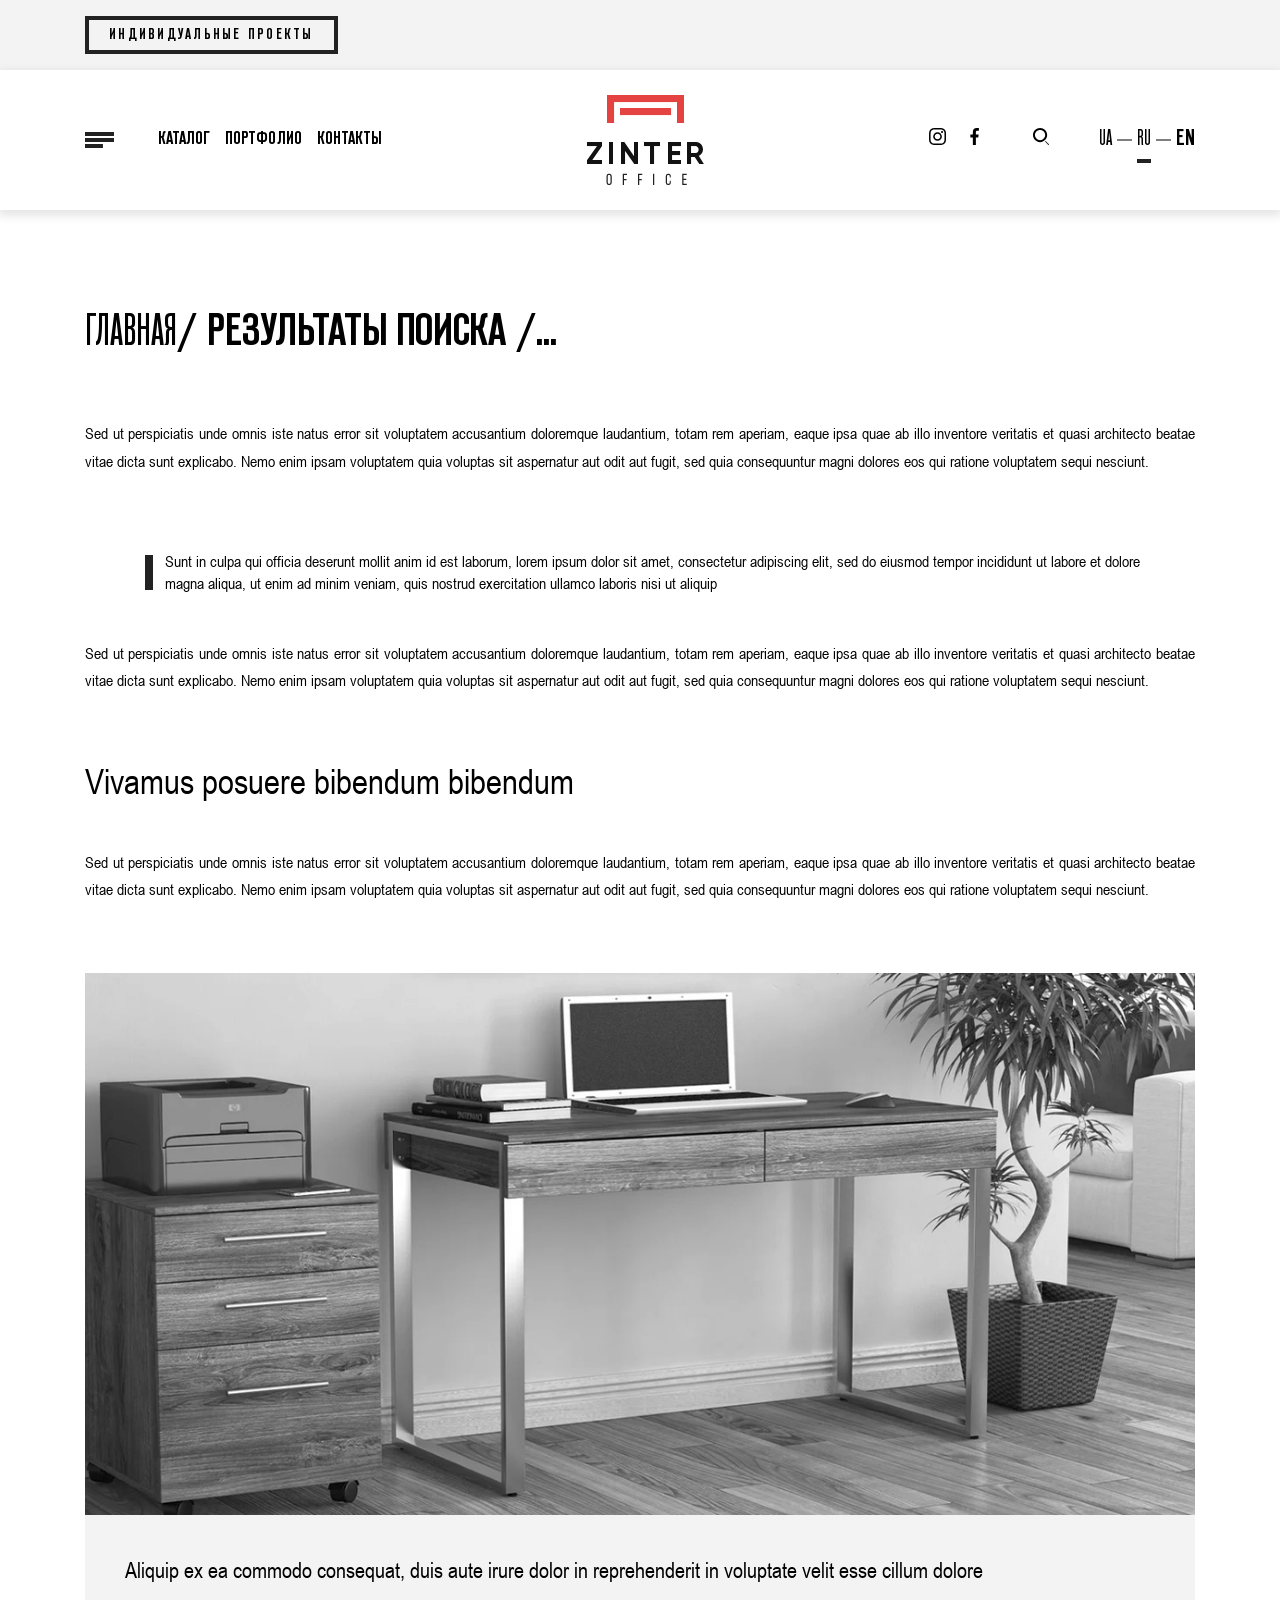
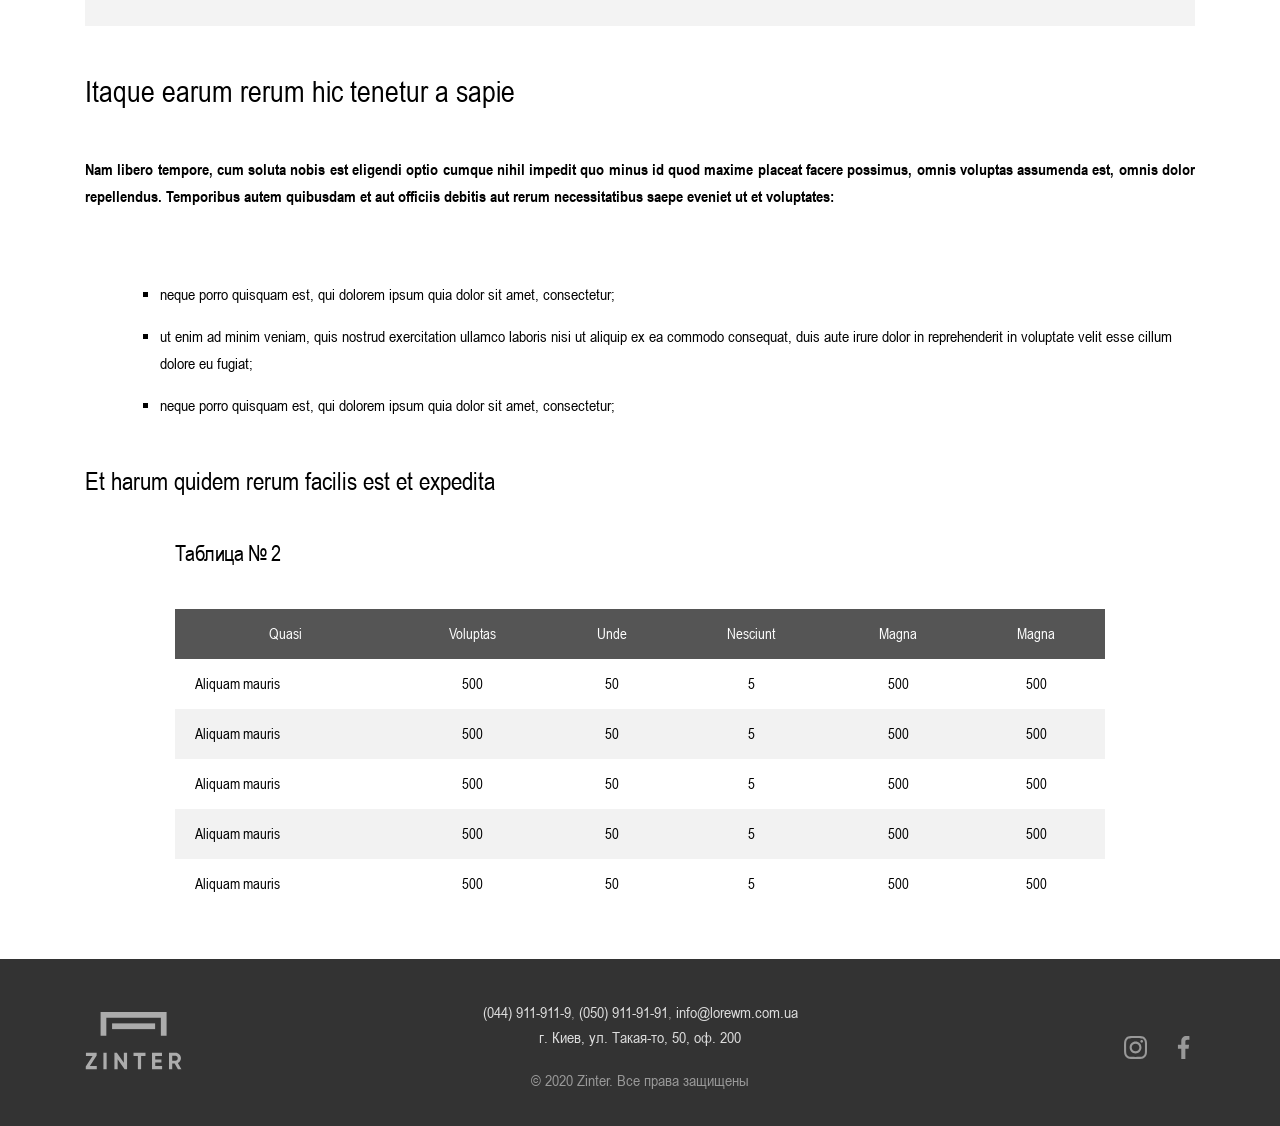
==== commit 7cacbaf0: "fix" ====
--- a/article.html
+++ b/article.html
@@ -22,8 +22,8 @@
   <meta name="viewport" content="width=device-width, initial-scale=1, maximum-scale=1" />
 
   <!-- Template Basic Images Start -->
-  <link rel="icon" href="img/favicon.ico" />
-  <link rel="favicon" sizes="180x180" href="img/fivico-180x180.png" />
+  <link rel="icon" href="img/favicon.png" />
+  <link rel="favicon" sizes="57x57" href="img/favicon.png" />
   <!-- Template Basic Images End -->
 
   <!-- Custom Browsers Color Start -->
@@ -101,6 +101,11 @@
 <!-- fixed header: header position: fixed -->
 
 <body class="fixed-header">
+   <div class="preloader">
+    <div class="preloader__logo">
+    <img src="img/preloader.gif" alt="">
+    </div>
+  </div>  
   <!-- Start site wrapper -->
   <div class="site-wrapper">
     <div class="container-fluid i-project-wrap hidden-on-tablet">
@@ -179,6 +184,13 @@
                 <div class="js-header-cross menu__cross">
                   &nbsp;
                 </div>
+    
+                <ul class="header-link__lg hide-pc-flex">
+                  <li> <a href="#">UA</a></li>
+                  <li><a class="active" href="#">RU</a></li>
+                  <li><a href="#">EN</a></li>
+                </ul>
+    
                 <li class="menu-item-has-children item-nav">
                   <span> КАТАЛОГ </span>
                   <ul class="dropdown-menu">
@@ -207,7 +219,7 @@
                 </li>
     
                 <div class="header-link__social hide-pc-flex">
-                  <a href="#">
+                  <a href="google.com" target="_blank">
                     <svg enable-background="new 0 0 24 24" height="30" viewBox="0 0 24 24" width="30"
                         xmlns="http://www.w3.org/2000/svg">
                         <path fill="white"
@@ -215,7 +227,7 @@
                         <path  fill="white"
                             d="m15.521 12.774c-.494-.286-.997-.108-1.205.173l-.435.563c-.221.286-.634.248-.634.248-3.014-.797-3.82-3.951-3.82-3.951s-.037-.427.239-.656l.544-.45c.272-.216.444-.736.167-1.247-.74-1.337-1.237-1.798-1.49-2.152-.266-.333-.666-.408-1.082-.183h-.009c-.865.506-1.812 1.453-1.509 2.428.517 1.028 1.467 4.305 4.495 6.781 1.423 1.171 3.675 2.371 4.631 2.648l.009.014c.942.314 1.858-.67 2.347-1.561v-.007c.217-.431.145-.839-.172-1.106-.562-.548-1.41-1.153-2.076-1.542z" />
                         </svg>              </a>
-                  <a href="#">
+                  <a href="#" target="_blank" target="_blank">
                     <svg version="1.1" xmlns="http://www.w3.org/2000/svg" xmlns:xlink="http://www.w3.org/1999/xlink" x="0px" y="0px"
                          viewBox="0 0 300 300" style="enable-background: new 0 0 300 300;" xml:space="preserve">
                         <path fill="white" d="M5.299,144.645l69.126,25.8l26.756,86.047c1.712,5.511,8.451,7.548,12.924,3.891l38.532-31.412
@@ -225,7 +237,7 @@
                             c-0.503,3.758-5.782,4.131-6.819,0.494l-14.607-51.325C89.253,166.16,91.691,159.907,96.869,156.711z"/>
                     </svg>
                   </a>
-                  <a href="#">
+                  <a href="#" target="_blank" target="_blank">
                     <svg height="511pt" viewBox="0 0 511 511.9" width="511pt" xmlns="http://www.w3.org/2000/svg">
                       <path
                         d="m510.949219 150.5c-1.199219-27.199219-5.597657-45.898438-11.898438-62.101562-6.5-17.199219-16.5-32.597657-29.601562-45.398438-12.800781-13-28.300781-23.101562-45.300781-29.5-16.296876-6.300781-34.898438-10.699219-62.097657-11.898438-27.402343-1.300781-36.101562-1.601562-105.601562-1.601562s-78.199219.300781-105.5 1.5c-27.199219 1.199219-45.898438 5.601562-62.097657 11.898438-17.203124 6.5-32.601562 16.5-45.402343 29.601562-13 12.800781-23.097657 28.300781-29.5 45.300781-6.300781 16.300781-10.699219 34.898438-11.898438 62.097657-1.300781 27.402343-1.601562 36.101562-1.601562 105.601562s.300781 78.199219 1.5 105.5c1.199219 27.199219 5.601562 45.898438 11.902343 62.101562 6.5 17.199219 16.597657 32.597657 29.597657 45.398438 12.800781 13 28.300781 23.101562 45.300781 29.5 16.300781 6.300781 34.898438 10.699219 62.101562 11.898438 27.296876 1.203124 36 1.5 105.5 1.5s78.199219-.296876 105.5-1.5c27.199219-1.199219 45.898438-5.597657 62.097657-11.898438 34.402343-13.300781 61.601562-40.5 74.902343-74.898438 6.296876-16.300781 10.699219-34.902343 11.898438-62.101562 1.199219-27.300781 1.5-36 1.5-105.5s-.101562-78.199219-1.300781-105.5zm-46.097657 209c-1.101562 25-5.300781 38.5-8.800781 47.5-8.601562 22.300781-26.300781 40-48.601562 48.601562-9 3.5-22.597657 7.699219-47.5 8.796876-27 1.203124-35.097657 1.5-103.398438 1.5s-76.5-.296876-103.402343-1.5c-25-1.097657-38.5-5.296876-47.5-8.796876-11.097657-4.101562-21.199219-10.601562-29.398438-19.101562-8.5-8.300781-15-18.300781-19.101562-29.398438-3.5-9-7.699219-22.601562-8.796876-47.5-1.203124-27-1.5-35.101562-1.5-103.402343s.296876-76.5 1.5-103.398438c1.097657-25 5.296876-38.5 8.796876-47.5 4.101562-11.101562 10.601562-21.199219 19.203124-29.402343 8.296876-8.5 18.296876-15 29.398438-19.097657 9-3.5 22.601562-7.699219 47.5-8.800781 27-1.199219 35.101562-1.5 103.398438-1.5 68.402343 0 76.5.300781 103.402343 1.5 25 1.101562 38.5 5.300781 47.5 8.800781 11.097657 4.097657 21.199219 10.597657 29.398438 19.097657 8.5 8.300781 15 18.300781 19.101562 29.402343 3.5 9 7.699219 22.597657 8.800781 47.5 1.199219 27 1.5 35.097657 1.5 103.398438s-.300781 76.300781-1.5 103.300781zm0 0" />
@@ -234,7 +246,7 @@
                       <path
                         d="m423.851562 119.300781c0 16.953125-13.746093 30.699219-30.703124 30.699219-16.953126 0-30.699219-13.746094-30.699219-30.699219 0-16.957031 13.746093-30.699219 30.699219-30.699219 16.957031 0 30.703124 13.742188 30.703124 30.699219zm0 0" />
                       </svg>              </a>
-                  <a href="#">
+                  <a href="#" target="_blank" target="_blank">
                     <svg enable-background="new 0 0 24 24" height="512" viewBox="0 0 24 24" width="512"
                       xmlns="http://www.w3.org/2000/svg">
                       <path
@@ -242,11 +254,7 @@
                       </svg>              </a>
                 </div>
     
-                <ul class="header-link__lg hide-pc-flex">
-                  <li> <a href="#">UA</a></li>
-                  <li><a class="active" href="#">RU</a></li>
-                  <li><a href="#">EN</a></li>
-                </ul>
+                
     
               </ul>
               <!--menu mob  end-->
@@ -290,7 +298,7 @@
             </div>
     
             <div class="header-link__social hidden-on-tablet">
-              <a href="#">
+              <a href="#" target="_blank">
                 <svg height="511pt" viewBox="0 0 511 511.9" width="511pt" xmlns="http://www.w3.org/2000/svg">
                   <path
                     d="m510.949219 150.5c-1.199219-27.199219-5.597657-45.898438-11.898438-62.101562-6.5-17.199219-16.5-32.597657-29.601562-45.398438-12.800781-13-28.300781-23.101562-45.300781-29.5-16.296876-6.300781-34.898438-10.699219-62.097657-11.898438-27.402343-1.300781-36.101562-1.601562-105.601562-1.601562s-78.199219.300781-105.5 1.5c-27.199219 1.199219-45.898438 5.601562-62.097657 11.898438-17.203124 6.5-32.601562 16.5-45.402343 29.601562-13 12.800781-23.097657 28.300781-29.5 45.300781-6.300781 16.300781-10.699219 34.898438-11.898438 62.097657-1.300781 27.402343-1.601562 36.101562-1.601562 105.601562s.300781 78.199219 1.5 105.5c1.199219 27.199219 5.601562 45.898438 11.902343 62.101562 6.5 17.199219 16.597657 32.597657 29.597657 45.398438 12.800781 13 28.300781 23.101562 45.300781 29.5 16.300781 6.300781 34.898438 10.699219 62.101562 11.898438 27.296876 1.203124 36 1.5 105.5 1.5s78.199219-.296876 105.5-1.5c27.199219-1.199219 45.898438-5.597657 62.097657-11.898438 34.402343-13.300781 61.601562-40.5 74.902343-74.898438 6.296876-16.300781 10.699219-34.902343 11.898438-62.101562 1.199219-27.300781 1.5-36 1.5-105.5s-.101562-78.199219-1.300781-105.5zm-46.097657 209c-1.101562 25-5.300781 38.5-8.800781 47.5-8.601562 22.300781-26.300781 40-48.601562 48.601562-9 3.5-22.597657 7.699219-47.5 8.796876-27 1.203124-35.097657 1.5-103.398438 1.5s-76.5-.296876-103.402343-1.5c-25-1.097657-38.5-5.296876-47.5-8.796876-11.097657-4.101562-21.199219-10.601562-29.398438-19.101562-8.5-8.300781-15-18.300781-19.101562-29.398438-3.5-9-7.699219-22.601562-8.796876-47.5-1.203124-27-1.5-35.101562-1.5-103.402343s.296876-76.5 1.5-103.398438c1.097657-25 5.296876-38.5 8.796876-47.5 4.101562-11.101562 10.601562-21.199219 19.203124-29.402343 8.296876-8.5 18.296876-15 29.398438-19.097657 9-3.5 22.601562-7.699219 47.5-8.800781 27-1.199219 35.101562-1.5 103.398438-1.5 68.402343 0 76.5.300781 103.402343 1.5 25 1.101562 38.5 5.300781 47.5 8.800781 11.097657 4.097657 21.199219 10.597657 29.398438 19.097657 8.5 8.300781 15 18.300781 19.101562 29.402343 3.5 9 7.699219 22.597657 8.800781 47.5 1.199219 27 1.5 35.097657 1.5 103.398438s-.300781 76.300781-1.5 103.300781zm0 0" />
@@ -299,7 +307,7 @@
                   <path
                     d="m423.851562 119.300781c0 16.953125-13.746093 30.699219-30.703124 30.699219-16.953126 0-30.699219-13.746094-30.699219-30.699219 0-16.957031 13.746093-30.699219 30.699219-30.699219 16.957031 0 30.703124 13.742188 30.703124 30.699219zm0 0" />
                   </svg>          </a>
-              <a href="#">
+              <a href="#" target="_blank">
                 <svg enable-background="new 0 0 24 24" height="512" viewBox="0 0 24 24" width="512"
                   xmlns="http://www.w3.org/2000/svg">
                   <path
@@ -572,7 +580,7 @@
           <div class="col-12 col-lg-3 footer-social-wrap">
     
             <div class="footer-social">
-              <a href="#">
+              <a href="#" target="_blank">
                 <svg height="511pt" viewBox="0 0 511 511.9" width="511pt" xmlns="http://www.w3.org/2000/svg">
                   <path
                     d="m510.949219 150.5c-1.199219-27.199219-5.597657-45.898438-11.898438-62.101562-6.5-17.199219-16.5-32.597657-29.601562-45.398438-12.800781-13-28.300781-23.101562-45.300781-29.5-16.296876-6.300781-34.898438-10.699219-62.097657-11.898438-27.402343-1.300781-36.101562-1.601562-105.601562-1.601562s-78.199219.300781-105.5 1.5c-27.199219 1.199219-45.898438 5.601562-62.097657 11.898438-17.203124 6.5-32.601562 16.5-45.402343 29.601562-13 12.800781-23.097657 28.300781-29.5 45.300781-6.300781 16.300781-10.699219 34.898438-11.898438 62.097657-1.300781 27.402343-1.601562 36.101562-1.601562 105.601562s.300781 78.199219 1.5 105.5c1.199219 27.199219 5.601562 45.898438 11.902343 62.101562 6.5 17.199219 16.597657 32.597657 29.597657 45.398438 12.800781 13 28.300781 23.101562 45.300781 29.5 16.300781 6.300781 34.898438 10.699219 62.101562 11.898438 27.296876 1.203124 36 1.5 105.5 1.5s78.199219-.296876 105.5-1.5c27.199219-1.199219 45.898438-5.597657 62.097657-11.898438 34.402343-13.300781 61.601562-40.5 74.902343-74.898438 6.296876-16.300781 10.699219-34.902343 11.898438-62.101562 1.199219-27.300781 1.5-36 1.5-105.5s-.101562-78.199219-1.300781-105.5zm-46.097657 209c-1.101562 25-5.300781 38.5-8.800781 47.5-8.601562 22.300781-26.300781 40-48.601562 48.601562-9 3.5-22.597657 7.699219-47.5 8.796876-27 1.203124-35.097657 1.5-103.398438 1.5s-76.5-.296876-103.402343-1.5c-25-1.097657-38.5-5.296876-47.5-8.796876-11.097657-4.101562-21.199219-10.601562-29.398438-19.101562-8.5-8.300781-15-18.300781-19.101562-29.398438-3.5-9-7.699219-22.601562-8.796876-47.5-1.203124-27-1.5-35.101562-1.5-103.402343s.296876-76.5 1.5-103.398438c1.097657-25 5.296876-38.5 8.796876-47.5 4.101562-11.101562 10.601562-21.199219 19.203124-29.402343 8.296876-8.5 18.296876-15 29.398438-19.097657 9-3.5 22.601562-7.699219 47.5-8.800781 27-1.199219 35.101562-1.5 103.398438-1.5 68.402343 0 76.5.300781 103.402343 1.5 25 1.101562 38.5 5.300781 47.5 8.800781 11.097657 4.097657 21.199219 10.597657 29.398438 19.097657 8.5 8.300781 15 18.300781 19.101562 29.402343 3.5 9 7.699219 22.597657 8.800781 47.5 1.199219 27 1.5 35.097657 1.5 103.398438s-.300781 76.300781-1.5 103.300781zm0 0" />
@@ -581,7 +589,7 @@
                   <path
                     d="m423.851562 119.300781c0 16.953125-13.746093 30.699219-30.703124 30.699219-16.953126 0-30.699219-13.746094-30.699219-30.699219 0-16.957031 13.746093-30.699219 30.699219-30.699219 16.957031 0 30.703124 13.742188 30.703124 30.699219zm0 0" />
                   </svg>          </a>
-              <a href="#">
+              <a href="#" target="_blank">
                 <svg enable-background="new 0 0 24 24" height="512" viewBox="0 0 24 24" width="512"
                   xmlns="http://www.w3.org/2000/svg">
                   <path
@@ -599,6 +607,6 @@
 
   </div>
   <!-- End site wrapper -->
-<script type="text/javascript" src="bundle.js"></script></body>
+<script type="text/javascript" src="bundle.js"></script><script type="text/javascript" src="modalNotification.js"></script></body>
 
 </html>
--- a/main.css
+++ b/main.css
@@ -1,4 +1,4 @@
-.mfp-bg{z-index:1042;overflow:hidden;background:#0b0b0b;opacity:.8}.mfp-bg,.mfp-wrap{top:0;left:0;width:100%;height:100%;position:fixed}.mfp-wrap{z-index:1043;outline:none!important;-webkit-backface-visibility:hidden}.mfp-container{text-align:center;position:absolute;width:100%;height:100%;left:0;top:0;padding:0 8px;box-sizing:border-box}.mfp-container:before{content:"";display:inline-block;height:100%;vertical-align:middle}.mfp-align-top .mfp-container:before{display:none}.mfp-content{position:relative;display:inline-block;vertical-align:middle;margin:0 auto;text-align:left;z-index:1045}.mfp-ajax-holder .mfp-content,.mfp-inline-holder .mfp-content{width:100%;cursor:auto}.mfp-ajax-cur{cursor:progress}.mfp-zoom-out-cur,.mfp-zoom-out-cur .mfp-image-holder .mfp-close{cursor:-moz-zoom-out;cursor:-webkit-zoom-out;cursor:zoom-out}.mfp-zoom{cursor:pointer;cursor:-webkit-zoom-in;cursor:-moz-zoom-in;cursor:zoom-in}.mfp-auto-cursor .mfp-content{cursor:auto}.mfp-arrow,.mfp-close,.mfp-counter,.mfp-preloader{-webkit-user-select:none;-moz-user-select:none;user-select:none}.mfp-loading.mfp-figure{display:none}.mfp-hide{display:none!important}.mfp-preloader{color:#ccc;position:absolute;top:50%;width:auto;text-align:center;margin-top:-.8em;left:8px;right:8px;z-index:1044}.mfp-preloader a{color:#ccc}.mfp-preloader a:hover{color:#fff}.mfp-s-error .mfp-content,.mfp-s-ready .mfp-preloader{display:none}button.mfp-arrow,button.mfp-close{overflow:visible;cursor:pointer;background:transparent;border:0;-webkit-appearance:none;display:block;outline:none;padding:0;z-index:1046;box-shadow:none;touch-action:manipulation}button::-moz-focus-inner{padding:0;border:0}.mfp-close{width:44px;height:44px;line-height:44px;position:absolute;right:0;top:0;text-decoration:none;text-align:center;opacity:.65;padding:0 0 18px 10px;color:#fff;font-style:normal;font-size:28px;font-family:Arial,Baskerville,monospace}.mfp-close:focus,.mfp-close:hover{opacity:1}.mfp-close:active{top:1px}.mfp-close-btn-in .mfp-close{color:#333}.mfp-iframe-holder .mfp-close,.mfp-image-holder .mfp-close{color:#fff;right:-6px;text-align:right;padding-right:6px;width:100%}.mfp-counter{position:absolute;top:0;right:0;color:#ccc;font-size:12px;line-height:18px;white-space:nowrap}.mfp-arrow{position:absolute;opacity:.65;top:50%;margin:-55px 0 0;padding:0;width:90px;height:110px;-webkit-tap-highlight-color:transparent}.mfp-arrow:active{margin-top:-54px}.mfp-arrow:focus,.mfp-arrow:hover{opacity:1}.mfp-arrow:after,.mfp-arrow:before{content:"";display:block;width:0;height:0;position:absolute;left:0;top:0;margin-top:35px;margin-left:35px;border:inset transparent}.mfp-arrow:after{border-top-width:13px;border-bottom-width:13px;top:8px}.mfp-arrow:before{border-top-width:21px;border-bottom-width:21px;opacity:.7}.mfp-arrow-left{left:0}.mfp-arrow-left:after{border-right:17px solid #fff;margin-left:31px}.mfp-arrow-left:before{margin-left:25px;border-right:27px solid #3f3f3f}.mfp-arrow-right{right:0}.mfp-arrow-right:after{border-left:17px solid #fff;margin-left:39px}.mfp-arrow-right:before{border-left:27px solid #3f3f3f}.mfp-iframe-holder{padding-top:40px;padding-bottom:40px}.mfp-iframe-holder .mfp-content{line-height:0;width:100%;max-width:900px}.mfp-iframe-holder .mfp-close{top:-40px}.mfp-iframe-scaler{width:100%;height:0;overflow:hidden;padding-top:56.25%}.mfp-iframe-scaler iframe{position:absolute;display:block;top:0;left:0;width:100%;height:100%;box-shadow:0 0 8px rgba(0,0,0,.6);background:#000}img.mfp-img{width:auto;max-width:100%;height:auto;display:block;box-sizing:border-box;padding:40px 0;margin:0 auto}.mfp-figure,img.mfp-img{line-height:0}.mfp-figure:after{content:"";position:absolute;left:0;top:40px;bottom:40px;display:block;right:0;width:auto;height:auto;z-index:-1;box-shadow:0 0 8px rgba(0,0,0,.6);background:#444}.mfp-figure small{color:#bdbdbd;display:block;font-size:12px;line-height:14px}.mfp-figure figure{margin:0}.mfp-bottom-bar{margin-top:-36px;position:absolute;top:100%;left:0;width:100%;cursor:auto}.mfp-title{text-align:left;line-height:18px;color:#f3f3f3;word-wrap:break-word;padding-right:36px}.mfp-image-holder .mfp-content{max-width:100%}.mfp-gallery .mfp-image-holder .mfp-figure{cursor:pointer}@media screen and (max-height:300px),screen and (max-width:800px) and (orientation:landscape){.mfp-img-mobile .mfp-image-holder{padding-left:0;padding-right:0}.mfp-img-mobile img.mfp-img{padding:0}.mfp-img-mobile .mfp-figure:after{top:0;bottom:0}.mfp-img-mobile .mfp-figure small{display:inline;margin-left:5px}.mfp-img-mobile .mfp-bottom-bar{background:rgba(0,0,0,.6);bottom:0;margin:0;top:auto;padding:3px 5px;position:fixed;box-sizing:border-box}.mfp-img-mobile .mfp-bottom-bar:empty{padding:0}.mfp-img-mobile .mfp-counter{right:5px;top:3px}.mfp-img-mobile .mfp-close{top:0;right:0;width:35px;height:35px;line-height:35px;background:rgba(0,0,0,.6);position:fixed;text-align:center;padding:0}}@media (max-width:900px){.mfp-arrow{-webkit-transform:scale(.75);transform:scale(.75)}.mfp-arrow-left{-webkit-transform-origin:0;transform-origin:0}.mfp-arrow-right{-webkit-transform-origin:100%;transform-origin:100%}.mfp-container{padding-left:6px;padding-right:6px}}a,abbr,acronym,address,applet,article,aside,audio,b,big,blockquote,body,canvas,caption,center,cite,code,dd,del,details,dfn,div,dl,dt,em,embed,fieldset,figcaption,figure,footer,form,h1,h2,h3,h4,h5,h6,header,hgroup,html,i,iframe,img,ins,kbd,label,legend,li,mark,menu,nav,object,ol,output,p,pre,q,ruby,s,samp,section,small,span,strike,strong,sub,summary,sup,table,tbody,td,tfoot,th,thead,time,tr,tt,u,ul,var,video{margin:0;padding:0;border:0;font-size:100%;vertical-align:baseline}:focus{outline:0}article,aside,details,figcaption,figure,footer,header,hgroup,menu,nav,section{display:block}body{line-height:1}ol,ul{list-style:none}blockquote,q{quotes:none}blockquote:after,blockquote:before,q:after,q:before{content:""}input[type=search]::-webkit-search-cancel-button,input[type=search]::-webkit-search-decoration,input[type=search]::-webkit-search-results-button,input[type=search]::-webkit-search-results-decoration{-webkit-appearance:none;-moz-appearance:none}input[type=search]{-webkit-appearance:none;-moz-appearance:none}audio,canvas,video{display:inline-block;*display:inline;*zoom:1;max-width:100%}audio:not([controls]){display:none;height:0}[hidden]{display:none}html{font-size:100%;-webkit-text-size-adjust:100%;-ms-text-size-adjust:100%}a:focus{outline:thin dotted}a:active,a:hover{outline:0}img{border:0;-ms-interpolation-mode:bicubic}figure,form{margin:0}fieldset{border:1px solid silver;margin:0 2px;padding:.35em .625em .75em}legend{border:0;padding:0;white-space:normal;*margin-left:-7px}button,input,select,textarea{font-size:100%;margin:0;vertical-align:baseline;*vertical-align:middle}button,input{line-height:normal}button,select{text-transform:none}button,html input[type=button],input[type=reset],input[type=submit]{-webkit-appearance:button;cursor:pointer;*overflow:visible}button[disabled],html input[disabled]{cursor:default}input[type=checkbox],input[type=radio]{-webkit-box-sizing:border-box;box-sizing:border-box;padding:0;*height:13px;*width:13px}input[type=search]{-webkit-appearance:textfield;-webkit-box-sizing:content-box;box-sizing:content-box}input[type=search]::-webkit-search-cancel-button,input[type=search]::-webkit-search-decoration{-webkit-appearance:none}button::-moz-focus-inner,input::-moz-focus-inner{border:0;padding:0}textarea{overflow:auto;vertical-align:top}table{border-collapse:collapse;border-spacing:0}button,html,input,select,textarea{color:#222}::-moz-selection{background:#b3d4fc;text-shadow:none}::selection{background:#b3d4fc;text-shadow:none}img{vertical-align:middle}fieldset{border:0;margin:0;padding:0}textarea{resize:vertical}.chromeframe{margin:.2em 0;background:#ccc;color:#000;padding:.2em 0}@font-face{font-family:BebasNeue;font-weight:400;font-style:normal;font-display:swap;src:url(fonts/BebasNeueRegular.eot);src:url(fonts/BebasNeueRegular.eot?#iefix) format("embedded-opentype"),url(fonts/BebasNeueRegular.woff) format("woff"),url(fonts/BebasNeueRegular.ttf) format("truetype")}@font-face{font-family:BebasNeueBold;font-weight:700;font-style:normal;font-display:swap;src:url(fonts/BebasNeueBold.eot);src:url(fonts/BebasNeueBold.eot?#iefix) format("embedded-opentype"),url(fonts/BebasNeueBold.woff) format("woff"),url(fonts/BebasNeueBold.ttf) format("truetype")}@font-face{font-family:ArialNarrow;font-weight:400;font-style:normal;font-display:swap;src:url(fonts/ArialNarrow.eot);src:url(fonts/ArialNarrow.eot?#iefix) format("embedded-opentype"),url(fonts/ArialNarrow.woff) format("woff"),url(fonts/ArialNarrow.ttf) format("truetype")}@font-face{font-family:ArialNarrow;font-weight:700;font-style:normal;font-display:swap;src:url(fonts/ArialNarrow-Bold.eot);src:url(fonts/ArialNarrow-Bold.eot?#iefix) format("embedded-opentype"),url(fonts/ArialNarrow-Bold.woff) format("woff"),url(fonts/ArialNarrow-Bold.ttf) format("truetype")}/*!
+.mfp-bg{z-index:1042;overflow:hidden;background:#0b0b0b;opacity:.8}.mfp-bg,.mfp-wrap{top:0;left:0;width:100%;height:100%;position:fixed}.mfp-wrap{z-index:1043;outline:none!important;-webkit-backface-visibility:hidden}.mfp-container{text-align:center;position:absolute;width:100%;height:100%;left:0;top:0;padding:0 8px;box-sizing:border-box}.mfp-container:before{content:"";display:inline-block;height:100%;vertical-align:middle}.mfp-align-top .mfp-container:before{display:none}.mfp-content{position:relative;display:inline-block;vertical-align:middle;margin:0 auto;text-align:left;z-index:1045}.mfp-ajax-holder .mfp-content,.mfp-inline-holder .mfp-content{width:100%;cursor:auto}.mfp-ajax-cur{cursor:progress}.mfp-zoom-out-cur,.mfp-zoom-out-cur .mfp-image-holder .mfp-close{cursor:-moz-zoom-out;cursor:-webkit-zoom-out;cursor:zoom-out}.mfp-zoom{cursor:pointer;cursor:-webkit-zoom-in;cursor:-moz-zoom-in;cursor:zoom-in}.mfp-auto-cursor .mfp-content{cursor:auto}.mfp-arrow,.mfp-close,.mfp-counter,.mfp-preloader{-webkit-user-select:none;-moz-user-select:none;user-select:none}.mfp-loading.mfp-figure{display:none}.mfp-hide{display:none!important}.mfp-preloader{color:#ccc;position:absolute;top:50%;width:auto;text-align:center;margin-top:-.8em;left:8px;right:8px;z-index:1044}.mfp-preloader a{color:#ccc}.mfp-preloader a:hover{color:#fff}.mfp-s-error .mfp-content,.mfp-s-ready .mfp-preloader{display:none}button.mfp-arrow,button.mfp-close{overflow:visible;cursor:pointer;background:transparent;border:0;-webkit-appearance:none;display:block;outline:none;padding:0;z-index:1046;box-shadow:none;touch-action:manipulation}button::-moz-focus-inner{padding:0;border:0}.mfp-close{width:44px;height:44px;line-height:44px;position:absolute;right:0;top:0;text-decoration:none;text-align:center;opacity:.65;padding:0 0 18px 10px;color:#fff;font-style:normal;font-size:28px;font-family:Arial,Baskerville,monospace}.mfp-close:focus,.mfp-close:hover{opacity:1}.mfp-close:active{top:1px}.mfp-close-btn-in .mfp-close{color:#333}.mfp-iframe-holder .mfp-close,.mfp-image-holder .mfp-close{color:#fff;right:-6px;text-align:right;padding-right:6px;width:100%}.mfp-counter{position:absolute;top:0;right:0;color:#ccc;font-size:12px;line-height:18px;white-space:nowrap}.mfp-arrow{position:absolute;opacity:.65;top:50%;margin:-55px 0 0;padding:0;width:90px;height:110px;-webkit-tap-highlight-color:transparent}.mfp-arrow:active{margin-top:-54px}.mfp-arrow:focus,.mfp-arrow:hover{opacity:1}.mfp-arrow:after,.mfp-arrow:before{content:"";display:block;width:0;height:0;position:absolute;left:0;top:0;margin-top:35px;margin-left:35px;border:inset transparent}.mfp-arrow:after{border-top-width:13px;border-bottom-width:13px;top:8px}.mfp-arrow:before{border-top-width:21px;border-bottom-width:21px;opacity:.7}.mfp-arrow-left{left:0}.mfp-arrow-left:after{border-right:17px solid #fff;margin-left:31px}.mfp-arrow-left:before{margin-left:25px;border-right:27px solid #3f3f3f}.mfp-arrow-right{right:0}.mfp-arrow-right:after{border-left:17px solid #fff;margin-left:39px}.mfp-arrow-right:before{border-left:27px solid #3f3f3f}.mfp-iframe-holder{padding-top:40px;padding-bottom:40px}.mfp-iframe-holder .mfp-content{line-height:0;width:100%;max-width:900px}.mfp-iframe-holder .mfp-close{top:-40px}.mfp-iframe-scaler{width:100%;height:0;overflow:hidden;padding-top:56.25%}.mfp-iframe-scaler iframe{position:absolute;display:block;top:0;left:0;width:100%;height:100%;box-shadow:0 0 8px rgba(0,0,0,.6);background:#000}img.mfp-img{width:auto;max-width:100%;height:auto;display:block;box-sizing:border-box;padding:40px 0;margin:0 auto}.mfp-figure,img.mfp-img{line-height:0}.mfp-figure:after{content:"";position:absolute;left:0;top:40px;bottom:40px;display:block;right:0;width:auto;height:auto;z-index:-1;box-shadow:0 0 8px rgba(0,0,0,.6);background:#444}.mfp-figure small{color:#bdbdbd;display:block;font-size:12px;line-height:14px}.mfp-figure figure{margin:0}.mfp-bottom-bar{margin-top:-36px;position:absolute;top:100%;left:0;width:100%;cursor:auto}.mfp-title{text-align:left;line-height:18px;color:#f3f3f3;word-wrap:break-word;padding-right:36px}.mfp-image-holder .mfp-content{max-width:100%}.mfp-gallery .mfp-image-holder .mfp-figure{cursor:pointer}@media screen and (max-height:300px),screen and (max-width:800px) and (orientation:landscape){.mfp-img-mobile .mfp-image-holder{padding-left:0;padding-right:0}.mfp-img-mobile img.mfp-img{padding:0}.mfp-img-mobile .mfp-figure:after{top:0;bottom:0}.mfp-img-mobile .mfp-figure small{display:inline;margin-left:5px}.mfp-img-mobile .mfp-bottom-bar{background:rgba(0,0,0,.6);bottom:0;margin:0;top:auto;padding:3px 5px;position:fixed;box-sizing:border-box}.mfp-img-mobile .mfp-bottom-bar:empty{padding:0}.mfp-img-mobile .mfp-counter{right:5px;top:3px}.mfp-img-mobile .mfp-close{top:0;right:0;width:35px;height:35px;line-height:35px;background:rgba(0,0,0,.6);position:fixed;text-align:center;padding:0}}@media (max-width:900px){.mfp-arrow{-webkit-transform:scale(.75);transform:scale(.75)}.mfp-arrow-left{-webkit-transform-origin:0;transform-origin:0}.mfp-arrow-right{-webkit-transform-origin:100%;transform-origin:100%}.mfp-container{padding-left:6px;padding-right:6px}}a,abbr,acronym,address,applet,article,aside,audio,b,big,blockquote,body,canvas,caption,center,cite,code,dd,del,details,dfn,div,dl,dt,em,embed,fieldset,figcaption,figure,footer,form,h1,h2,h3,h4,h5,h6,header,hgroup,html,i,iframe,img,ins,kbd,label,legend,li,mark,menu,nav,object,ol,output,p,pre,q,ruby,s,samp,section,small,span,strike,strong,sub,summary,sup,table,tbody,td,tfoot,th,thead,time,tr,tt,u,ul,var,video{margin:0;padding:0;border:0;font-size:100%;vertical-align:baseline}:focus{outline:0}article,aside,details,figcaption,figure,footer,header,hgroup,menu,nav,section{display:block}body{line-height:1}ol,ul{list-style:none}blockquote,q{quotes:none}blockquote:after,blockquote:before,q:after,q:before{content:""}input[type=search]::-webkit-search-cancel-button,input[type=search]::-webkit-search-decoration,input[type=search]::-webkit-search-results-button,input[type=search]::-webkit-search-results-decoration{-webkit-appearance:none;-moz-appearance:none}input[type=search]{-webkit-appearance:none;-moz-appearance:none}audio,canvas,video{display:inline-block;*display:inline;*zoom:1;max-width:100%}audio:not([controls]){display:none;height:0}[hidden]{display:none}html{font-size:100%;-webkit-text-size-adjust:100%;-ms-text-size-adjust:100%}a:focus{outline:thin dotted}a:active,a:hover{outline:0}img{border:0;-ms-interpolation-mode:bicubic}figure,form{margin:0}fieldset{border:1px solid silver;margin:0 2px;padding:.35em .625em .75em}legend{border:0;padding:0;white-space:normal;*margin-left:-7px}button,input,select,textarea{font-size:100%;margin:0;vertical-align:baseline;*vertical-align:middle}button,input{line-height:normal}button,select{text-transform:none}button,html input[type=button],input[type=reset],input[type=submit]{-webkit-appearance:button;cursor:pointer;*overflow:visible}button[disabled],html input[disabled]{cursor:default}input[type=checkbox],input[type=radio]{-webkit-box-sizing:border-box;box-sizing:border-box;padding:0;*height:13px;*width:13px}input[type=search]{-webkit-appearance:textfield;-webkit-box-sizing:content-box;box-sizing:content-box}input[type=search]::-webkit-search-cancel-button,input[type=search]::-webkit-search-decoration{-webkit-appearance:none}button::-moz-focus-inner,input::-moz-focus-inner{border:0;padding:0}textarea{overflow:auto;vertical-align:top}table{border-collapse:collapse;border-spacing:0}button,html,input,select,textarea{color:#222}::-moz-selection{background:#b3d4fc;text-shadow:none}::selection{background:#b3d4fc;text-shadow:none}img{vertical-align:middle}fieldset{border:0;margin:0;padding:0}textarea{resize:vertical}.chromeframe{margin:.2em 0;background:#ccc;color:#000;padding:.2em 0}@font-face{font-family:ReformaGroteskDemiC;font-weight:400;font-style:normal;font-display:swap;src:url(fonts/ReformaGroteskDemiC.eot);src:url(fonts/ReformaGroteskDemiC.eot?#iefix) format("embedded-opentype"),url(fonts/ReformaGroteskDemiC.woff) format("woff"),url(fonts/ReformaGroteskDemiC.ttf) format("truetype")}@font-face{font-family:ReformaGroteskMediumC;font-weight:700;font-style:normal;font-display:swap;src:url(fonts/ReformaGroteskMediumC.eot);src:url(fonts/ReformaGroteskMediumC.eot?#iefix) format("embedded-opentype"),url(fonts/ReformaGroteskMediumC.woff) format("woff"),url(fonts/ReformaGroteskMediumC.ttf) format("truetype")}@font-face{font-family:ArialNarrow;font-weight:400;font-style:normal;font-display:swap;src:url(fonts/ArialNarrow.eot);src:url(fonts/ArialNarrow.eot?#iefix) format("embedded-opentype"),url(fonts/ArialNarrow.woff) format("woff"),url(fonts/ArialNarrow.ttf) format("truetype")}@font-face{font-family:ArialNarrow;font-weight:700;font-style:normal;font-display:swap;src:url(fonts/ArialNarrow-Bold.eot);src:url(fonts/ArialNarrow-Bold.eot?#iefix) format("embedded-opentype"),url(fonts/ArialNarrow-Bold.woff) format("woff"),url(fonts/ArialNarrow-Bold.ttf) format("truetype")}/*!
  * animate.css -http://daneden.me/animate
  * Version - 3.7.0
  * Licensed under the MIT license - http://opensource.org/licenses/MIT
@@ -9,4 +9,4 @@
  * Copyright 2011-2018 The Bootstrap Authors
  * Copyright 2011-2018 Twitter, Inc.
  * Licensed under MIT (https://github.com/twbs/bootstrap/blob/master/LICENSE)
- */@-ms-viewport{width:device-width}html{-webkit-box-sizing:border-box;box-sizing:border-box;-ms-overflow-style:scrollbar}*,:after,:before{-webkit-box-sizing:inherit;box-sizing:inherit}.container{width:100%;padding-right:15px;padding-left:15px;margin-right:auto;margin-left:auto}@media (min-width:576px){.container{max-width:540px}}@media (min-width:768px){.container{max-width:720px}}@media (min-width:992px){.container{max-width:960px}}@media (min-width:1200px){.container{max-width:1140px}}@media (min-width:1440px){.container{max-width:1230px}}.container-fluid{width:100%;padding-right:15px;padding-left:15px;margin-right:auto;margin-left:auto}.row{display:-webkit-box;display:-ms-flexbox;display:flex;-ms-flex-wrap:wrap;flex-wrap:wrap;margin-right:-15px;margin-left:-15px}.no-gutters{margin-right:0;margin-left:0}.no-gutters>.col,.no-gutters>[class*=col-]{padding-right:0;padding-left:0}.col,.col-1,.col-2,.col-3,.col-4,.col-5,.col-6,.col-7,.col-8,.col-9,.col-10,.col-11,.col-12,.col-auto,.col-lg,.col-lg-1,.col-lg-2,.col-lg-3,.col-lg-4,.col-lg-5,.col-lg-6,.col-lg-7,.col-lg-8,.col-lg-9,.col-lg-10,.col-lg-11,.col-lg-12,.col-lg-auto,.col-md,.col-md-1,.col-md-2,.col-md-3,.col-md-4,.col-md-5,.col-md-6,.col-md-7,.col-md-8,.col-md-9,.col-md-10,.col-md-11,.col-md-12,.col-md-auto,.col-sm,.col-sm-1,.col-sm-2,.col-sm-3,.col-sm-4,.col-sm-5,.col-sm-6,.col-sm-7,.col-sm-8,.col-sm-9,.col-sm-10,.col-sm-11,.col-sm-12,.col-sm-auto,.col-xl,.col-xl-1,.col-xl-2,.col-xl-3,.col-xl-4,.col-xl-5,.col-xl-6,.col-xl-7,.col-xl-8,.col-xl-9,.col-xl-10,.col-xl-11,.col-xl-12,.col-xl-auto,.col-xxl,.col-xxl-1,.col-xxl-2,.col-xxl-3,.col-xxl-4,.col-xxl-5,.col-xxl-6,.col-xxl-7,.col-xxl-8,.col-xxl-9,.col-xxl-10,.col-xxl-11,.col-xxl-12,.col-xxl-auto{position:relative;width:100%;min-height:1px;padding-right:15px;padding-left:15px}.col{-ms-flex-preferred-size:0;flex-basis:0;-webkit-box-flex:1;-ms-flex-positive:1;flex-grow:1;max-width:100%}.col-auto{-ms-flex:0 0 auto;flex:0 0 auto;width:auto;max-width:none}.col-1,.col-auto{-webkit-box-flex:0}.col-1{-ms-flex:0 0 8.33333%;flex:0 0 8.33333%;max-width:8.33333%}.col-2{-ms-flex:0 0 16.66667%;flex:0 0 16.66667%;max-width:16.66667%}.col-2,.col-3{-webkit-box-flex:0}.col-3{-ms-flex:0 0 25%;flex:0 0 25%;max-width:25%}.col-4{-ms-flex:0 0 33.33333%;flex:0 0 33.33333%;max-width:33.33333%}.col-4,.col-5{-webkit-box-flex:0}.col-5{-ms-flex:0 0 41.66667%;flex:0 0 41.66667%;max-width:41.66667%}.col-6{-ms-flex:0 0 50%;flex:0 0 50%;max-width:50%}.col-6,.col-7{-webkit-box-flex:0}.col-7{-ms-flex:0 0 58.33333%;flex:0 0 58.33333%;max-width:58.33333%}.col-8{-ms-flex:0 0 66.66667%;flex:0 0 66.66667%;max-width:66.66667%}.col-8,.col-9{-webkit-box-flex:0}.col-9{-ms-flex:0 0 75%;flex:0 0 75%;max-width:75%}.col-10{-ms-flex:0 0 83.33333%;flex:0 0 83.33333%;max-width:83.33333%}.col-10,.col-11{-webkit-box-flex:0}.col-11{-ms-flex:0 0 91.66667%;flex:0 0 91.66667%;max-width:91.66667%}.col-12{-webkit-box-flex:0;-ms-flex:0 0 100%;flex:0 0 100%;max-width:100%}.order-first{-webkit-box-ordinal-group:0;-ms-flex-order:-1;order:-1}.order-last{-webkit-box-ordinal-group:14;-ms-flex-order:13;order:13}.order-0{-webkit-box-ordinal-group:1;-ms-flex-order:0;order:0}.order-1{-webkit-box-ordinal-group:2;-ms-flex-order:1;order:1}.order-2{-webkit-box-ordinal-group:3;-ms-flex-order:2;order:2}.order-3{-webkit-box-ordinal-group:4;-ms-flex-order:3;order:3}.order-4{-webkit-box-ordinal-group:5;-ms-flex-order:4;order:4}.order-5{-webkit-box-ordinal-group:6;-ms-flex-order:5;order:5}.order-6{-webkit-box-ordinal-group:7;-ms-flex-order:6;order:6}.order-7{-webkit-box-ordinal-group:8;-ms-flex-order:7;order:7}.order-8{-webkit-box-ordinal-group:9;-ms-flex-order:8;order:8}.order-9{-webkit-box-ordinal-group:10;-ms-flex-order:9;order:9}.order-10{-webkit-box-ordinal-group:11;-ms-flex-order:10;order:10}.order-11{-webkit-box-ordinal-group:12;-ms-flex-order:11;order:11}.order-12{-webkit-box-ordinal-group:13;-ms-flex-order:12;order:12}.offset-1{margin-left:8.33333%}.offset-2{margin-left:16.66667%}.offset-3{margin-left:25%}.offset-4{margin-left:33.33333%}.offset-5{margin-left:41.66667%}.offset-6{margin-left:50%}.offset-7{margin-left:58.33333%}.offset-8{margin-left:66.66667%}.offset-9{margin-left:75%}.offset-10{margin-left:83.33333%}.offset-11{margin-left:91.66667%}@media (min-width:576px){.col-sm{-ms-flex-preferred-size:0;flex-basis:0;-webkit-box-flex:1;-ms-flex-positive:1;flex-grow:1;max-width:100%}.col-sm-auto{-webkit-box-flex:0;-ms-flex:0 0 auto;flex:0 0 auto;width:auto;max-width:none}.col-sm-1{-webkit-box-flex:0;-ms-flex:0 0 8.33333%;flex:0 0 8.33333%;max-width:8.33333%}.col-sm-2{-webkit-box-flex:0;-ms-flex:0 0 16.66667%;flex:0 0 16.66667%;max-width:16.66667%}.col-sm-3{-webkit-box-flex:0;-ms-flex:0 0 25%;flex:0 0 25%;max-width:25%}.col-sm-4{-webkit-box-flex:0;-ms-flex:0 0 33.33333%;flex:0 0 33.33333%;max-width:33.33333%}.col-sm-5{-webkit-box-flex:0;-ms-flex:0 0 41.66667%;flex:0 0 41.66667%;max-width:41.66667%}.col-sm-6{-webkit-box-flex:0;-ms-flex:0 0 50%;flex:0 0 50%;max-width:50%}.col-sm-7{-webkit-box-flex:0;-ms-flex:0 0 58.33333%;flex:0 0 58.33333%;max-width:58.33333%}.col-sm-8{-webkit-box-flex:0;-ms-flex:0 0 66.66667%;flex:0 0 66.66667%;max-width:66.66667%}.col-sm-9{-webkit-box-flex:0;-ms-flex:0 0 75%;flex:0 0 75%;max-width:75%}.col-sm-10{-webkit-box-flex:0;-ms-flex:0 0 83.33333%;flex:0 0 83.33333%;max-width:83.33333%}.col-sm-11{-webkit-box-flex:0;-ms-flex:0 0 91.66667%;flex:0 0 91.66667%;max-width:91.66667%}.col-sm-12{-webkit-box-flex:0;-ms-flex:0 0 100%;flex:0 0 100%;max-width:100%}.order-sm-first{-webkit-box-ordinal-group:0;-ms-flex-order:-1;order:-1}.order-sm-last{-webkit-box-ordinal-group:14;-ms-flex-order:13;order:13}.order-sm-0{-webkit-box-ordinal-group:1;-ms-flex-order:0;order:0}.order-sm-1{-webkit-box-ordinal-group:2;-ms-flex-order:1;order:1}.order-sm-2{-webkit-box-ordinal-group:3;-ms-flex-order:2;order:2}.order-sm-3{-webkit-box-ordinal-group:4;-ms-flex-order:3;order:3}.order-sm-4{-webkit-box-ordinal-group:5;-ms-flex-order:4;order:4}.order-sm-5{-webkit-box-ordinal-group:6;-ms-flex-order:5;order:5}.order-sm-6{-webkit-box-ordinal-group:7;-ms-flex-order:6;order:6}.order-sm-7{-webkit-box-ordinal-group:8;-ms-flex-order:7;order:7}.order-sm-8{-webkit-box-ordinal-group:9;-ms-flex-order:8;order:8}.order-sm-9{-webkit-box-ordinal-group:10;-ms-flex-order:9;order:9}.order-sm-10{-webkit-box-ordinal-group:11;-ms-flex-order:10;order:10}.order-sm-11{-webkit-box-ordinal-group:12;-ms-flex-order:11;order:11}.order-sm-12{-webkit-box-ordinal-group:13;-ms-flex-order:12;order:12}.offset-sm-0{margin-left:0}.offset-sm-1{margin-left:8.33333%}.offset-sm-2{margin-left:16.66667%}.offset-sm-3{margin-left:25%}.offset-sm-4{margin-left:33.33333%}.offset-sm-5{margin-left:41.66667%}.offset-sm-6{margin-left:50%}.offset-sm-7{margin-left:58.33333%}.offset-sm-8{margin-left:66.66667%}.offset-sm-9{margin-left:75%}.offset-sm-10{margin-left:83.33333%}.offset-sm-11{margin-left:91.66667%}}@media (min-width:768px){.col-md{-ms-flex-preferred-size:0;flex-basis:0;-webkit-box-flex:1;-ms-flex-positive:1;flex-grow:1;max-width:100%}.col-md-auto{-webkit-box-flex:0;-ms-flex:0 0 auto;flex:0 0 auto;width:auto;max-width:none}.col-md-1{-webkit-box-flex:0;-ms-flex:0 0 8.33333%;flex:0 0 8.33333%;max-width:8.33333%}.col-md-2{-webkit-box-flex:0;-ms-flex:0 0 16.66667%;flex:0 0 16.66667%;max-width:16.66667%}.col-md-3{-webkit-box-flex:0;-ms-flex:0 0 25%;flex:0 0 25%;max-width:25%}.col-md-4{-webkit-box-flex:0;-ms-flex:0 0 33.33333%;flex:0 0 33.33333%;max-width:33.33333%}.col-md-5{-webkit-box-flex:0;-ms-flex:0 0 41.66667%;flex:0 0 41.66667%;max-width:41.66667%}.col-md-6{-webkit-box-flex:0;-ms-flex:0 0 50%;flex:0 0 50%;max-width:50%}.col-md-7{-webkit-box-flex:0;-ms-flex:0 0 58.33333%;flex:0 0 58.33333%;max-width:58.33333%}.col-md-8{-webkit-box-flex:0;-ms-flex:0 0 66.66667%;flex:0 0 66.66667%;max-width:66.66667%}.col-md-9{-webkit-box-flex:0;-ms-flex:0 0 75%;flex:0 0 75%;max-width:75%}.col-md-10{-webkit-box-flex:0;-ms-flex:0 0 83.33333%;flex:0 0 83.33333%;max-width:83.33333%}.col-md-11{-webkit-box-flex:0;-ms-flex:0 0 91.66667%;flex:0 0 91.66667%;max-width:91.66667%}.col-md-12{-webkit-box-flex:0;-ms-flex:0 0 100%;flex:0 0 100%;max-width:100%}.order-md-first{-webkit-box-ordinal-group:0;-ms-flex-order:-1;order:-1}.order-md-last{-webkit-box-ordinal-group:14;-ms-flex-order:13;order:13}.order-md-0{-webkit-box-ordinal-group:1;-ms-flex-order:0;order:0}.order-md-1{-webkit-box-ordinal-group:2;-ms-flex-order:1;order:1}.order-md-2{-webkit-box-ordinal-group:3;-ms-flex-order:2;order:2}.order-md-3{-webkit-box-ordinal-group:4;-ms-flex-order:3;order:3}.order-md-4{-webkit-box-ordinal-group:5;-ms-flex-order:4;order:4}.order-md-5{-webkit-box-ordinal-group:6;-ms-flex-order:5;order:5}.order-md-6{-webkit-box-ordinal-group:7;-ms-flex-order:6;order:6}.order-md-7{-webkit-box-ordinal-group:8;-ms-flex-order:7;order:7}.order-md-8{-webkit-box-ordinal-group:9;-ms-flex-order:8;order:8}.order-md-9{-webkit-box-ordinal-group:10;-ms-flex-order:9;order:9}.order-md-10{-webkit-box-ordinal-group:11;-ms-flex-order:10;order:10}.order-md-11{-webkit-box-ordinal-group:12;-ms-flex-order:11;order:11}.order-md-12{-webkit-box-ordinal-group:13;-ms-flex-order:12;order:12}.offset-md-0{margin-left:0}.offset-md-1{margin-left:8.33333%}.offset-md-2{margin-left:16.66667%}.offset-md-3{margin-left:25%}.offset-md-4{margin-left:33.33333%}.offset-md-5{margin-left:41.66667%}.offset-md-6{margin-left:50%}.offset-md-7{margin-left:58.33333%}.offset-md-8{margin-left:66.66667%}.offset-md-9{margin-left:75%}.offset-md-10{margin-left:83.33333%}.offset-md-11{margin-left:91.66667%}}@media (min-width:992px){.col-lg{-ms-flex-preferred-size:0;flex-basis:0;-webkit-box-flex:1;-ms-flex-positive:1;flex-grow:1;max-width:100%}.col-lg-auto{-webkit-box-flex:0;-ms-flex:0 0 auto;flex:0 0 auto;width:auto;max-width:none}.col-lg-1{-webkit-box-flex:0;-ms-flex:0 0 8.33333%;flex:0 0 8.33333%;max-width:8.33333%}.col-lg-2{-webkit-box-flex:0;-ms-flex:0 0 16.66667%;flex:0 0 16.66667%;max-width:16.66667%}.col-lg-3{-webkit-box-flex:0;-ms-flex:0 0 25%;flex:0 0 25%;max-width:25%}.col-lg-4{-webkit-box-flex:0;-ms-flex:0 0 33.33333%;flex:0 0 33.33333%;max-width:33.33333%}.col-lg-5{-webkit-box-flex:0;-ms-flex:0 0 41.66667%;flex:0 0 41.66667%;max-width:41.66667%}.col-lg-6{-webkit-box-flex:0;-ms-flex:0 0 50%;flex:0 0 50%;max-width:50%}.col-lg-7{-webkit-box-flex:0;-ms-flex:0 0 58.33333%;flex:0 0 58.33333%;max-width:58.33333%}.col-lg-8{-webkit-box-flex:0;-ms-flex:0 0 66.66667%;flex:0 0 66.66667%;max-width:66.66667%}.col-lg-9{-webkit-box-flex:0;-ms-flex:0 0 75%;flex:0 0 75%;max-width:75%}.col-lg-10{-webkit-box-flex:0;-ms-flex:0 0 83.33333%;flex:0 0 83.33333%;max-width:83.33333%}.col-lg-11{-webkit-box-flex:0;-ms-flex:0 0 91.66667%;flex:0 0 91.66667%;max-width:91.66667%}.col-lg-12{-webkit-box-flex:0;-ms-flex:0 0 100%;flex:0 0 100%;max-width:100%}.order-lg-first{-webkit-box-ordinal-group:0;-ms-flex-order:-1;order:-1}.order-lg-last{-webkit-box-ordinal-group:14;-ms-flex-order:13;order:13}.order-lg-0{-webkit-box-ordinal-group:1;-ms-flex-order:0;order:0}.order-lg-1{-webkit-box-ordinal-group:2;-ms-flex-order:1;order:1}.order-lg-2{-webkit-box-ordinal-group:3;-ms-flex-order:2;order:2}.order-lg-3{-webkit-box-ordinal-group:4;-ms-flex-order:3;order:3}.order-lg-4{-webkit-box-ordinal-group:5;-ms-flex-order:4;order:4}.order-lg-5{-webkit-box-ordinal-group:6;-ms-flex-order:5;order:5}.order-lg-6{-webkit-box-ordinal-group:7;-ms-flex-order:6;order:6}.order-lg-7{-webkit-box-ordinal-group:8;-ms-flex-order:7;order:7}.order-lg-8{-webkit-box-ordinal-group:9;-ms-flex-order:8;order:8}.order-lg-9{-webkit-box-ordinal-group:10;-ms-flex-order:9;order:9}.order-lg-10{-webkit-box-ordinal-group:11;-ms-flex-order:10;order:10}.order-lg-11{-webkit-box-ordinal-group:12;-ms-flex-order:11;order:11}.order-lg-12{-webkit-box-ordinal-group:13;-ms-flex-order:12;order:12}.offset-lg-0{margin-left:0}.offset-lg-1{margin-left:8.33333%}.offset-lg-2{margin-left:16.66667%}.offset-lg-3{margin-left:25%}.offset-lg-4{margin-left:33.33333%}.offset-lg-5{margin-left:41.66667%}.offset-lg-6{margin-left:50%}.offset-lg-7{margin-left:58.33333%}.offset-lg-8{margin-left:66.66667%}.offset-lg-9{margin-left:75%}.offset-lg-10{margin-left:83.33333%}.offset-lg-11{margin-left:91.66667%}}@media (min-width:1200px){.col-xl{-ms-flex-preferred-size:0;flex-basis:0;-webkit-box-flex:1;-ms-flex-positive:1;flex-grow:1;max-width:100%}.col-xl-auto{-webkit-box-flex:0;-ms-flex:0 0 auto;flex:0 0 auto;width:auto;max-width:none}.col-xl-1{-webkit-box-flex:0;-ms-flex:0 0 8.33333%;flex:0 0 8.33333%;max-width:8.33333%}.col-xl-2{-webkit-box-flex:0;-ms-flex:0 0 16.66667%;flex:0 0 16.66667%;max-width:16.66667%}.col-xl-3{-webkit-box-flex:0;-ms-flex:0 0 25%;flex:0 0 25%;max-width:25%}.col-xl-4{-webkit-box-flex:0;-ms-flex:0 0 33.33333%;flex:0 0 33.33333%;max-width:33.33333%}.col-xl-5{-webkit-box-flex:0;-ms-flex:0 0 41.66667%;flex:0 0 41.66667%;max-width:41.66667%}.col-xl-6{-webkit-box-flex:0;-ms-flex:0 0 50%;flex:0 0 50%;max-width:50%}.col-xl-7{-webkit-box-flex:0;-ms-flex:0 0 58.33333%;flex:0 0 58.33333%;max-width:58.33333%}.col-xl-8{-webkit-box-flex:0;-ms-flex:0 0 66.66667%;flex:0 0 66.66667%;max-width:66.66667%}.col-xl-9{-webkit-box-flex:0;-ms-flex:0 0 75%;flex:0 0 75%;max-width:75%}.col-xl-10{-webkit-box-flex:0;-ms-flex:0 0 83.33333%;flex:0 0 83.33333%;max-width:83.33333%}.col-xl-11{-webkit-box-flex:0;-ms-flex:0 0 91.66667%;flex:0 0 91.66667%;max-width:91.66667%}.col-xl-12{-webkit-box-flex:0;-ms-flex:0 0 100%;flex:0 0 100%;max-width:100%}.order-xl-first{-webkit-box-ordinal-group:0;-ms-flex-order:-1;order:-1}.order-xl-last{-webkit-box-ordinal-group:14;-ms-flex-order:13;order:13}.order-xl-0{-webkit-box-ordinal-group:1;-ms-flex-order:0;order:0}.order-xl-1{-webkit-box-ordinal-group:2;-ms-flex-order:1;order:1}.order-xl-2{-webkit-box-ordinal-group:3;-ms-flex-order:2;order:2}.order-xl-3{-webkit-box-ordinal-group:4;-ms-flex-order:3;order:3}.order-xl-4{-webkit-box-ordinal-group:5;-ms-flex-order:4;order:4}.order-xl-5{-webkit-box-ordinal-group:6;-ms-flex-order:5;order:5}.order-xl-6{-webkit-box-ordinal-group:7;-ms-flex-order:6;order:6}.order-xl-7{-webkit-box-ordinal-group:8;-ms-flex-order:7;order:7}.order-xl-8{-webkit-box-ordinal-group:9;-ms-flex-order:8;order:8}.order-xl-9{-webkit-box-ordinal-group:10;-ms-flex-order:9;order:9}.order-xl-10{-webkit-box-ordinal-group:11;-ms-flex-order:10;order:10}.order-xl-11{-webkit-box-ordinal-group:12;-ms-flex-order:11;order:11}.order-xl-12{-webkit-box-ordinal-group:13;-ms-flex-order:12;order:12}.offset-xl-0{margin-left:0}.offset-xl-1{margin-left:8.33333%}.offset-xl-2{margin-left:16.66667%}.offset-xl-3{margin-left:25%}.offset-xl-4{margin-left:33.33333%}.offset-xl-5{margin-left:41.66667%}.offset-xl-6{margin-left:50%}.offset-xl-7{margin-left:58.33333%}.offset-xl-8{margin-left:66.66667%}.offset-xl-9{margin-left:75%}.offset-xl-10{margin-left:83.33333%}.offset-xl-11{margin-left:91.66667%}}@media (min-width:1440px){.col-xxl{-ms-flex-preferred-size:0;flex-basis:0;-webkit-box-flex:1;-ms-flex-positive:1;flex-grow:1;max-width:100%}.col-xxl-auto{-webkit-box-flex:0;-ms-flex:0 0 auto;flex:0 0 auto;width:auto;max-width:none}.col-xxl-1{-webkit-box-flex:0;-ms-flex:0 0 8.33333%;flex:0 0 8.33333%;max-width:8.33333%}.col-xxl-2{-webkit-box-flex:0;-ms-flex:0 0 16.66667%;flex:0 0 16.66667%;max-width:16.66667%}.col-xxl-3{-webkit-box-flex:0;-ms-flex:0 0 25%;flex:0 0 25%;max-width:25%}.col-xxl-4{-webkit-box-flex:0;-ms-flex:0 0 33.33333%;flex:0 0 33.33333%;max-width:33.33333%}.col-xxl-5{-webkit-box-flex:0;-ms-flex:0 0 41.66667%;flex:0 0 41.66667%;max-width:41.66667%}.col-xxl-6{-webkit-box-flex:0;-ms-flex:0 0 50%;flex:0 0 50%;max-width:50%}.col-xxl-7{-webkit-box-flex:0;-ms-flex:0 0 58.33333%;flex:0 0 58.33333%;max-width:58.33333%}.col-xxl-8{-webkit-box-flex:0;-ms-flex:0 0 66.66667%;flex:0 0 66.66667%;max-width:66.66667%}.col-xxl-9{-webkit-box-flex:0;-ms-flex:0 0 75%;flex:0 0 75%;max-width:75%}.col-xxl-10{-webkit-box-flex:0;-ms-flex:0 0 83.33333%;flex:0 0 83.33333%;max-width:83.33333%}.col-xxl-11{-webkit-box-flex:0;-ms-flex:0 0 91.66667%;flex:0 0 91.66667%;max-width:91.66667%}.col-xxl-12{-webkit-box-flex:0;-ms-flex:0 0 100%;flex:0 0 100%;max-width:100%}.order-xxl-first{-webkit-box-ordinal-group:0;-ms-flex-order:-1;order:-1}.order-xxl-last{-webkit-box-ordinal-group:14;-ms-flex-order:13;order:13}.order-xxl-0{-webkit-box-ordinal-group:1;-ms-flex-order:0;order:0}.order-xxl-1{-webkit-box-ordinal-group:2;-ms-flex-order:1;order:1}.order-xxl-2{-webkit-box-ordinal-group:3;-ms-flex-order:2;order:2}.order-xxl-3{-webkit-box-ordinal-group:4;-ms-flex-order:3;order:3}.order-xxl-4{-webkit-box-ordinal-group:5;-ms-flex-order:4;order:4}.order-xxl-5{-webkit-box-ordinal-group:6;-ms-flex-order:5;order:5}.order-xxl-6{-webkit-box-ordinal-group:7;-ms-flex-order:6;order:6}.order-xxl-7{-webkit-box-ordinal-group:8;-ms-flex-order:7;order:7}.order-xxl-8{-webkit-box-ordinal-group:9;-ms-flex-order:8;order:8}.order-xxl-9{-webkit-box-ordinal-group:10;-ms-flex-order:9;order:9}.order-xxl-10{-webkit-box-ordinal-group:11;-ms-flex-order:10;order:10}.order-xxl-11{-webkit-box-ordinal-group:12;-ms-flex-order:11;order:11}.order-xxl-12{-webkit-box-ordinal-group:13;-ms-flex-order:12;order:12}.offset-xxl-0{margin-left:0}.offset-xxl-1{margin-left:8.33333%}.offset-xxl-2{margin-left:16.66667%}.offset-xxl-3{margin-left:25%}.offset-xxl-4{margin-left:33.33333%}.offset-xxl-5{margin-left:41.66667%}.offset-xxl-6{margin-left:50%}.offset-xxl-7{margin-left:58.33333%}.offset-xxl-8{margin-left:66.66667%}.offset-xxl-9{margin-left:75%}.offset-xxl-10{margin-left:83.33333%}.offset-xxl-11{margin-left:91.66667%}}.d-none{display:none!important}.d-inline{display:inline!important}.d-inline-block{display:inline-block!important}.d-block{display:block!important}.d-table{display:table!important}.d-table-row{display:table-row!important}.d-table-cell{display:table-cell!important}.d-flex{display:-webkit-box!important;display:-ms-flexbox!important;display:flex!important}.d-inline-flex{display:-webkit-inline-box!important;display:-ms-inline-flexbox!important;display:inline-flex!important}@media (min-width:576px){.d-sm-none{display:none!important}.d-sm-inline{display:inline!important}.d-sm-inline-block{display:inline-block!important}.d-sm-block{display:block!important}.d-sm-table{display:table!important}.d-sm-table-row{display:table-row!important}.d-sm-table-cell{display:table-cell!important}.d-sm-flex{display:-webkit-box!important;display:-ms-flexbox!important;display:flex!important}.d-sm-inline-flex{display:-webkit-inline-box!important;display:-ms-inline-flexbox!important;display:inline-flex!important}}@media (min-width:768px){.d-md-none{display:none!important}.d-md-inline{display:inline!important}.d-md-inline-block{display:inline-block!important}.d-md-block{display:block!important}.d-md-table{display:table!important}.d-md-table-row{display:table-row!important}.d-md-table-cell{display:table-cell!important}.d-md-flex{display:-webkit-box!important;display:-ms-flexbox!important;display:flex!important}.d-md-inline-flex{display:-webkit-inline-box!important;display:-ms-inline-flexbox!important;display:inline-flex!important}}@media (min-width:992px){.d-lg-none{display:none!important}.d-lg-inline{display:inline!important}.d-lg-inline-block{display:inline-block!important}.d-lg-block{display:block!important}.d-lg-table{display:table!important}.d-lg-table-row{display:table-row!important}.d-lg-table-cell{display:table-cell!important}.d-lg-flex{display:-webkit-box!important;display:-ms-flexbox!important;display:flex!important}.d-lg-inline-flex{display:-webkit-inline-box!important;display:-ms-inline-flexbox!important;display:inline-flex!important}}@media (min-width:1200px){.d-xl-none{display:none!important}.d-xl-inline{display:inline!important}.d-xl-inline-block{display:inline-block!important}.d-xl-block{display:block!important}.d-xl-table{display:table!important}.d-xl-table-row{display:table-row!important}.d-xl-table-cell{display:table-cell!important}.d-xl-flex{display:-webkit-box!important;display:-ms-flexbox!important;display:flex!important}.d-xl-inline-flex{display:-webkit-inline-box!important;display:-ms-inline-flexbox!important;display:inline-flex!important}}@media (min-width:1440px){.d-xxl-none{display:none!important}.d-xxl-inline{display:inline!important}.d-xxl-inline-block{display:inline-block!important}.d-xxl-block{display:block!important}.d-xxl-table{display:table!important}.d-xxl-table-row{display:table-row!important}.d-xxl-table-cell{display:table-cell!important}.d-xxl-flex{display:-webkit-box!important;display:-ms-flexbox!important;display:flex!important}.d-xxl-inline-flex{display:-webkit-inline-box!important;display:-ms-inline-flexbox!important;display:inline-flex!important}}@media print{.d-print-none{display:none!important}.d-print-inline{display:inline!important}.d-print-inline-block{display:inline-block!important}.d-print-block{display:block!important}.d-print-table{display:table!important}.d-print-table-row{display:table-row!important}.d-print-table-cell{display:table-cell!important}.d-print-flex{display:-webkit-box!important;display:-ms-flexbox!important;display:flex!important}.d-print-inline-flex{display:-webkit-inline-box!important;display:-ms-inline-flexbox!important;display:inline-flex!important}}.flex-row{-webkit-box-orient:horizontal!important;-ms-flex-direction:row!important;flex-direction:row!important}.flex-column,.flex-row{-webkit-box-direction:normal!important}.flex-column{-webkit-box-orient:vertical!important;-ms-flex-direction:column!important;flex-direction:column!important}.flex-row-reverse{-webkit-box-orient:horizontal!important;-ms-flex-direction:row-reverse!important;flex-direction:row-reverse!important}.flex-column-reverse,.flex-row-reverse{-webkit-box-direction:reverse!important}.flex-column-reverse{-webkit-box-orient:vertical!important;-ms-flex-direction:column-reverse!important;flex-direction:column-reverse!important}.flex-wrap{-ms-flex-wrap:wrap!important;flex-wrap:wrap!important}.flex-nowrap{-ms-flex-wrap:nowrap!important;flex-wrap:nowrap!important}.flex-wrap-reverse{-ms-flex-wrap:wrap-reverse!important;flex-wrap:wrap-reverse!important}.justify-content-start{-webkit-box-pack:start!important;-ms-flex-pack:start!important;justify-content:flex-start!important}.justify-content-end{-webkit-box-pack:end!important;-ms-flex-pack:end!important;justify-content:flex-end!important}.justify-content-center{-webkit-box-pack:center!important;-ms-flex-pack:center!important;justify-content:center!important}.justify-content-between{-webkit-box-pack:justify!important;-ms-flex-pack:justify!important;justify-content:space-between!important}.justify-content-around{-ms-flex-pack:distribute!important;justify-content:space-around!important}.align-items-start{-webkit-box-align:start!important;-ms-flex-align:start!important;align-items:flex-start!important}.align-items-end{-webkit-box-align:end!important;-ms-flex-align:end!important;align-items:flex-end!important}.align-items-center{-webkit-box-align:center!important;-ms-flex-align:center!important;align-items:center!important}.align-items-baseline{-webkit-box-align:baseline!important;-ms-flex-align:baseline!important;align-items:baseline!important}.align-items-stretch{-webkit-box-align:stretch!important;-ms-flex-align:stretch!important;align-items:stretch!important}.align-content-start{-ms-flex-line-pack:start!important;align-content:flex-start!important}.align-content-end{-ms-flex-line-pack:end!important;align-content:flex-end!important}.align-content-center{-ms-flex-line-pack:center!important;align-content:center!important}.align-content-between{-ms-flex-line-pack:justify!important;align-content:space-between!important}.align-content-around{-ms-flex-line-pack:distribute!important;align-content:space-around!important}.align-content-stretch{-ms-flex-line-pack:stretch!important;align-content:stretch!important}.align-self-auto{-ms-flex-item-align:auto!important;align-self:auto!important}.align-self-start{-ms-flex-item-align:start!important;align-self:flex-start!important}.align-self-end{-ms-flex-item-align:end!important;align-self:flex-end!important}.align-self-center{-ms-flex-item-align:center!important;align-self:center!important}.align-self-baseline{-ms-flex-item-align:baseline!important;align-self:baseline!important}.align-self-stretch{-ms-flex-item-align:stretch!important;align-self:stretch!important}@media (min-width:576px){.flex-sm-row{-webkit-box-orient:horizontal!important;-ms-flex-direction:row!important;flex-direction:row!important}.flex-sm-column,.flex-sm-row{-webkit-box-direction:normal!important}.flex-sm-column{-webkit-box-orient:vertical!important;-ms-flex-direction:column!important;flex-direction:column!important}.flex-sm-row-reverse{-webkit-box-orient:horizontal!important;-webkit-box-direction:reverse!important;-ms-flex-direction:row-reverse!important;flex-direction:row-reverse!important}.flex-sm-column-reverse{-webkit-box-orient:vertical!important;-webkit-box-direction:reverse!important;-ms-flex-direction:column-reverse!important;flex-direction:column-reverse!important}.flex-sm-wrap{-ms-flex-wrap:wrap!important;flex-wrap:wrap!important}.flex-sm-nowrap{-ms-flex-wrap:nowrap!important;flex-wrap:nowrap!important}.flex-sm-wrap-reverse{-ms-flex-wrap:wrap-reverse!important;flex-wrap:wrap-reverse!important}.justify-content-sm-start{-webkit-box-pack:start!important;-ms-flex-pack:start!important;justify-content:flex-start!important}.justify-content-sm-end{-webkit-box-pack:end!important;-ms-flex-pack:end!important;justify-content:flex-end!important}.justify-content-sm-center{-webkit-box-pack:center!important;-ms-flex-pack:center!important;justify-content:center!important}.justify-content-sm-between{-webkit-box-pack:justify!important;-ms-flex-pack:justify!important;justify-content:space-between!important}.justify-content-sm-around{-ms-flex-pack:distribute!important;justify-content:space-around!important}.align-items-sm-start{-webkit-box-align:start!important;-ms-flex-align:start!important;align-items:flex-start!important}.align-items-sm-end{-webkit-box-align:end!important;-ms-flex-align:end!important;align-items:flex-end!important}.align-items-sm-center{-webkit-box-align:center!important;-ms-flex-align:center!important;align-items:center!important}.align-items-sm-baseline{-webkit-box-align:baseline!important;-ms-flex-align:baseline!important;align-items:baseline!important}.align-items-sm-stretch{-webkit-box-align:stretch!important;-ms-flex-align:stretch!important;align-items:stretch!important}.align-content-sm-start{-ms-flex-line-pack:start!important;align-content:flex-start!important}.align-content-sm-end{-ms-flex-line-pack:end!important;align-content:flex-end!important}.align-content-sm-center{-ms-flex-line-pack:center!important;align-content:center!important}.align-content-sm-between{-ms-flex-line-pack:justify!important;align-content:space-between!important}.align-content-sm-around{-ms-flex-line-pack:distribute!important;align-content:space-around!important}.align-content-sm-stretch{-ms-flex-line-pack:stretch!important;align-content:stretch!important}.align-self-sm-auto{-ms-flex-item-align:auto!important;align-self:auto!important}.align-self-sm-start{-ms-flex-item-align:start!important;align-self:flex-start!important}.align-self-sm-end{-ms-flex-item-align:end!important;align-self:flex-end!important}.align-self-sm-center{-ms-flex-item-align:center!important;align-self:center!important}.align-self-sm-baseline{-ms-flex-item-align:baseline!important;align-self:baseline!important}.align-self-sm-stretch{-ms-flex-item-align:stretch!important;align-self:stretch!important}}@media (min-width:768px){.flex-md-row{-webkit-box-orient:horizontal!important;-ms-flex-direction:row!important;flex-direction:row!important}.flex-md-column,.flex-md-row{-webkit-box-direction:normal!important}.flex-md-column{-webkit-box-orient:vertical!important;-ms-flex-direction:column!important;flex-direction:column!important}.flex-md-row-reverse{-webkit-box-orient:horizontal!important;-webkit-box-direction:reverse!important;-ms-flex-direction:row-reverse!important;flex-direction:row-reverse!important}.flex-md-column-reverse{-webkit-box-orient:vertical!important;-webkit-box-direction:reverse!important;-ms-flex-direction:column-reverse!important;flex-direction:column-reverse!important}.flex-md-wrap{-ms-flex-wrap:wrap!important;flex-wrap:wrap!important}.flex-md-nowrap{-ms-flex-wrap:nowrap!important;flex-wrap:nowrap!important}.flex-md-wrap-reverse{-ms-flex-wrap:wrap-reverse!important;flex-wrap:wrap-reverse!important}.justify-content-md-start{-webkit-box-pack:start!important;-ms-flex-pack:start!important;justify-content:flex-start!important}.justify-content-md-end{-webkit-box-pack:end!important;-ms-flex-pack:end!important;justify-content:flex-end!important}.justify-content-md-center{-webkit-box-pack:center!important;-ms-flex-pack:center!important;justify-content:center!important}.justify-content-md-between{-webkit-box-pack:justify!important;-ms-flex-pack:justify!important;justify-content:space-between!important}.justify-content-md-around{-ms-flex-pack:distribute!important;justify-content:space-around!important}.align-items-md-start{-webkit-box-align:start!important;-ms-flex-align:start!important;align-items:flex-start!important}.align-items-md-end{-webkit-box-align:end!important;-ms-flex-align:end!important;align-items:flex-end!important}.align-items-md-center{-webkit-box-align:center!important;-ms-flex-align:center!important;align-items:center!important}.align-items-md-baseline{-webkit-box-align:baseline!important;-ms-flex-align:baseline!important;align-items:baseline!important}.align-items-md-stretch{-webkit-box-align:stretch!important;-ms-flex-align:stretch!important;align-items:stretch!important}.align-content-md-start{-ms-flex-line-pack:start!important;align-content:flex-start!important}.align-content-md-end{-ms-flex-line-pack:end!important;align-content:flex-end!important}.align-content-md-center{-ms-flex-line-pack:center!important;align-content:center!important}.align-content-md-between{-ms-flex-line-pack:justify!important;align-content:space-between!important}.align-content-md-around{-ms-flex-line-pack:distribute!important;align-content:space-around!important}.align-content-md-stretch{-ms-flex-line-pack:stretch!important;align-content:stretch!important}.align-self-md-auto{-ms-flex-item-align:auto!important;align-self:auto!important}.align-self-md-start{-ms-flex-item-align:start!important;align-self:flex-start!important}.align-self-md-end{-ms-flex-item-align:end!important;align-self:flex-end!important}.align-self-md-center{-ms-flex-item-align:center!important;align-self:center!important}.align-self-md-baseline{-ms-flex-item-align:baseline!important;align-self:baseline!important}.align-self-md-stretch{-ms-flex-item-align:stretch!important;align-self:stretch!important}}@media (min-width:992px){.flex-lg-row{-webkit-box-orient:horizontal!important;-ms-flex-direction:row!important;flex-direction:row!important}.flex-lg-column,.flex-lg-row{-webkit-box-direction:normal!important}.flex-lg-column{-webkit-box-orient:vertical!important;-ms-flex-direction:column!important;flex-direction:column!important}.flex-lg-row-reverse{-webkit-box-orient:horizontal!important;-webkit-box-direction:reverse!important;-ms-flex-direction:row-reverse!important;flex-direction:row-reverse!important}.flex-lg-column-reverse{-webkit-box-orient:vertical!important;-webkit-box-direction:reverse!important;-ms-flex-direction:column-reverse!important;flex-direction:column-reverse!important}.flex-lg-wrap{-ms-flex-wrap:wrap!important;flex-wrap:wrap!important}.flex-lg-nowrap{-ms-flex-wrap:nowrap!important;flex-wrap:nowrap!important}.flex-lg-wrap-reverse{-ms-flex-wrap:wrap-reverse!important;flex-wrap:wrap-reverse!important}.justify-content-lg-start{-webkit-box-pack:start!important;-ms-flex-pack:start!important;justify-content:flex-start!important}.justify-content-lg-end{-webkit-box-pack:end!important;-ms-flex-pack:end!important;justify-content:flex-end!important}.justify-content-lg-center{-webkit-box-pack:center!important;-ms-flex-pack:center!important;justify-content:center!important}.justify-content-lg-between{-webkit-box-pack:justify!important;-ms-flex-pack:justify!important;justify-content:space-between!important}.justify-content-lg-around{-ms-flex-pack:distribute!important;justify-content:space-around!important}.align-items-lg-start{-webkit-box-align:start!important;-ms-flex-align:start!important;align-items:flex-start!important}.align-items-lg-end{-webkit-box-align:end!important;-ms-flex-align:end!important;align-items:flex-end!important}.align-items-lg-center{-webkit-box-align:center!important;-ms-flex-align:center!important;align-items:center!important}.align-items-lg-baseline{-webkit-box-align:baseline!important;-ms-flex-align:baseline!important;align-items:baseline!important}.align-items-lg-stretch{-webkit-box-align:stretch!important;-ms-flex-align:stretch!important;align-items:stretch!important}.align-content-lg-start{-ms-flex-line-pack:start!important;align-content:flex-start!important}.align-content-lg-end{-ms-flex-line-pack:end!important;align-content:flex-end!important}.align-content-lg-center{-ms-flex-line-pack:center!important;align-content:center!important}.align-content-lg-between{-ms-flex-line-pack:justify!important;align-content:space-between!important}.align-content-lg-around{-ms-flex-line-pack:distribute!important;align-content:space-around!important}.align-content-lg-stretch{-ms-flex-line-pack:stretch!important;align-content:stretch!important}.align-self-lg-auto{-ms-flex-item-align:auto!important;align-self:auto!important}.align-self-lg-start{-ms-flex-item-align:start!important;align-self:flex-start!important}.align-self-lg-end{-ms-flex-item-align:end!important;align-self:flex-end!important}.align-self-lg-center{-ms-flex-item-align:center!important;align-self:center!important}.align-self-lg-baseline{-ms-flex-item-align:baseline!important;align-self:baseline!important}.align-self-lg-stretch{-ms-flex-item-align:stretch!important;align-self:stretch!important}}@media (min-width:1200px){.flex-xl-row{-webkit-box-orient:horizontal!important;-ms-flex-direction:row!important;flex-direction:row!important}.flex-xl-column,.flex-xl-row{-webkit-box-direction:normal!important}.flex-xl-column{-webkit-box-orient:vertical!important;-ms-flex-direction:column!important;flex-direction:column!important}.flex-xl-row-reverse{-webkit-box-orient:horizontal!important;-webkit-box-direction:reverse!important;-ms-flex-direction:row-reverse!important;flex-direction:row-reverse!important}.flex-xl-column-reverse{-webkit-box-orient:vertical!important;-webkit-box-direction:reverse!important;-ms-flex-direction:column-reverse!important;flex-direction:column-reverse!important}.flex-xl-wrap{-ms-flex-wrap:wrap!important;flex-wrap:wrap!important}.flex-xl-nowrap{-ms-flex-wrap:nowrap!important;flex-wrap:nowrap!important}.flex-xl-wrap-reverse{-ms-flex-wrap:wrap-reverse!important;flex-wrap:wrap-reverse!important}.justify-content-xl-start{-webkit-box-pack:start!important;-ms-flex-pack:start!important;justify-content:flex-start!important}.justify-content-xl-end{-webkit-box-pack:end!important;-ms-flex-pack:end!important;justify-content:flex-end!important}.justify-content-xl-center{-webkit-box-pack:center!important;-ms-flex-pack:center!important;justify-content:center!important}.justify-content-xl-between{-webkit-box-pack:justify!important;-ms-flex-pack:justify!important;justify-content:space-between!important}.justify-content-xl-around{-ms-flex-pack:distribute!important;justify-content:space-around!important}.align-items-xl-start{-webkit-box-align:start!important;-ms-flex-align:start!important;align-items:flex-start!important}.align-items-xl-end{-webkit-box-align:end!important;-ms-flex-align:end!important;align-items:flex-end!important}.align-items-xl-center{-webkit-box-align:center!important;-ms-flex-align:center!important;align-items:center!important}.align-items-xl-baseline{-webkit-box-align:baseline!important;-ms-flex-align:baseline!important;align-items:baseline!important}.align-items-xl-stretch{-webkit-box-align:stretch!important;-ms-flex-align:stretch!important;align-items:stretch!important}.align-content-xl-start{-ms-flex-line-pack:start!important;align-content:flex-start!important}.align-content-xl-end{-ms-flex-line-pack:end!important;align-content:flex-end!important}.align-content-xl-center{-ms-flex-line-pack:center!important;align-content:center!important}.align-content-xl-between{-ms-flex-line-pack:justify!important;align-content:space-between!important}.align-content-xl-around{-ms-flex-line-pack:distribute!important;align-content:space-around!important}.align-content-xl-stretch{-ms-flex-line-pack:stretch!important;align-content:stretch!important}.align-self-xl-auto{-ms-flex-item-align:auto!important;align-self:auto!important}.align-self-xl-start{-ms-flex-item-align:start!important;align-self:flex-start!important}.align-self-xl-end{-ms-flex-item-align:end!important;align-self:flex-end!important}.align-self-xl-center{-ms-flex-item-align:center!important;align-self:center!important}.align-self-xl-baseline{-ms-flex-item-align:baseline!important;align-self:baseline!important}.align-self-xl-stretch{-ms-flex-item-align:stretch!important;align-self:stretch!important}}@media (min-width:1440px){.flex-xxl-row{-webkit-box-orient:horizontal!important;-ms-flex-direction:row!important;flex-direction:row!important}.flex-xxl-column,.flex-xxl-row{-webkit-box-direction:normal!important}.flex-xxl-column{-webkit-box-orient:vertical!important;-ms-flex-direction:column!important;flex-direction:column!important}.flex-xxl-row-reverse{-webkit-box-orient:horizontal!important;-webkit-box-direction:reverse!important;-ms-flex-direction:row-reverse!important;flex-direction:row-reverse!important}.flex-xxl-column-reverse{-webkit-box-orient:vertical!important;-webkit-box-direction:reverse!important;-ms-flex-direction:column-reverse!important;flex-direction:column-reverse!important}.flex-xxl-wrap{-ms-flex-wrap:wrap!important;flex-wrap:wrap!important}.flex-xxl-nowrap{-ms-flex-wrap:nowrap!important;flex-wrap:nowrap!important}.flex-xxl-wrap-reverse{-ms-flex-wrap:wrap-reverse!important;flex-wrap:wrap-reverse!important}.justify-content-xxl-start{-webkit-box-pack:start!important;-ms-flex-pack:start!important;justify-content:flex-start!important}.justify-content-xxl-end{-webkit-box-pack:end!important;-ms-flex-pack:end!important;justify-content:flex-end!important}.justify-content-xxl-center{-webkit-box-pack:center!important;-ms-flex-pack:center!important;justify-content:center!important}.justify-content-xxl-between{-webkit-box-pack:justify!important;-ms-flex-pack:justify!important;justify-content:space-between!important}.justify-content-xxl-around{-ms-flex-pack:distribute!important;justify-content:space-around!important}.align-items-xxl-start{-webkit-box-align:start!important;-ms-flex-align:start!important;align-items:flex-start!important}.align-items-xxl-end{-webkit-box-align:end!important;-ms-flex-align:end!important;align-items:flex-end!important}.align-items-xxl-center{-webkit-box-align:center!important;-ms-flex-align:center!important;align-items:center!important}.align-items-xxl-baseline{-webkit-box-align:baseline!important;-ms-flex-align:baseline!important;align-items:baseline!important}.align-items-xxl-stretch{-webkit-box-align:stretch!important;-ms-flex-align:stretch!important;align-items:stretch!important}.align-content-xxl-start{-ms-flex-line-pack:start!important;align-content:flex-start!important}.align-content-xxl-end{-ms-flex-line-pack:end!important;align-content:flex-end!important}.align-content-xxl-center{-ms-flex-line-pack:center!important;align-content:center!important}.align-content-xxl-between{-ms-flex-line-pack:justify!important;align-content:space-between!important}.align-content-xxl-around{-ms-flex-line-pack:distribute!important;align-content:space-around!important}.align-content-xxl-stretch{-ms-flex-line-pack:stretch!important;align-content:stretch!important}.align-self-xxl-auto{-ms-flex-item-align:auto!important;align-self:auto!important}.align-self-xxl-start{-ms-flex-item-align:start!important;align-self:flex-start!important}.align-self-xxl-end{-ms-flex-item-align:end!important;align-self:flex-end!important}.align-self-xxl-center{-ms-flex-item-align:center!important;align-self:center!important}.align-self-xxl-baseline{-ms-flex-item-align:baseline!important;align-self:baseline!important}.align-self-xxl-stretch{-ms-flex-item-align:stretch!important;align-self:stretch!important}}.animated{-webkit-animation-play-state:paused;animation-play-state:paused}.section--was-active .animated{-webkit-animation-play-state:running;animation-play-state:running}.btn{display:inline-block;border-radius:0;font-weight:700;font-size:16px;line-height:20px;text-decoration:none;-webkit-transition:border .3s ease-in-out,color .3s ease-in-out,background-color .3s ease-in-out,background-image .3s ease-in-out;transition:border .3s ease-in-out,color .3s ease-in-out,background-color .3s ease-in-out,background-image .3s ease-in-out}.btn--white{border:1px solid #e54243;padding:15px 50px;background-color:#fff;color:#e54243}.btn--white:hover{background-color:#e54243;color:#fff}.btn--white:hover path{fill:#fff}.btn--transparent-black{display:-webkit-box;display:-ms-flexbox;display:flex;-webkit-box-align:center;-ms-flex-align:center;align-items:center;border:4px solid #222;padding:10px 15px 10px 50px;max-width:240px;max-width:-webkit-fit-content;max-width:-moz-fit-content;max-width:fit-content;font-family:BebasNeue,sans-serif;font-size:17px;font-weight:400;line-height:20.4px;letter-spacing:3.4px;text-transform:uppercase}.btn--transparent-black:hover{border-color:#e54243;color:#e54243}.btn--transparent-black:hover span{border-color:#e54243}.btn--transparent-black:hover line{stroke:#e54243;-webkit-transition:stroke .3s ease-in-out;transition:stroke .3s ease-in-out}.btn--transparent-black svg{-webkit-transform:rotate(180deg);transform:rotate(180deg)}.btn--transparent-black span{display:-webkit-box;display:-ms-flexbox;display:flex;-webkit-box-align:center;-ms-flex-align:center;align-items:center;margin-left:15px;border-left:1px solid #222;padding-left:15px;-webkit-transition:border-color .3s ease-in-out;transition:border-color .3s ease-in-out}::-webkit-input-placeholder{color:#666}::-moz-placeholder{color:#666}:-ms-input-placeholder{color:#666}::-ms-input-placeholder{color:#666}::placeholder{color:#666}::-webkit-internal-autofill-selected{background-color:#fff}.form input[type=number]::-webkit-inner-spin-button,.form input[type=number]::-webkit-outer-spin-button,.form input[type=submit],.form select{-webkit-appearance:none;appearance:none;margin:0}.form input,.form textarea{width:100%;padding:20px 24px;margin:12px 0 0;background-color:transparent;-webkit-transition:border-color .3s ease-out;transition:border-color .3s ease-out;border:1px solid #666;outline:none}.form input:focus:required:invalid,.form textarea:focus:required:invalid{border-color:red}.form input:required:valid,.form textarea:required:valid{border-color:green}.form__item{margin-top:32px}.form__item label{margin-bottom:0;font-size:12px;font-weight:500;text-transform:uppercase;letter-spacing:1px}.form__item label span{color:#e52b42}.form .checkbox{position:relative;padding-left:34px;margin-top:32px}.form .checkbox a{border-bottom:1px solid #000}.form .checkbox a:hover{border-color:transparent}.form .checkbox p{font-size:12px;margin-bottom:0;font-weight:500;letter-spacing:1px}.form .checkbox .wpcf7-form-control{position:absolute;left:0;top:4px}.form .checkbox .wpcf7-list-item-label{display:block;width:18px;height:18px;border:1px solid rgba(0,0,0,.1);background-color:#fff}.form .checkbox .wpcf7-list-item-label:before{content:"";display:block;width:8px;height:8px;position:absolute;top:50%;left:50%;-webkit-transform:translate(-50%,-50%);transform:translate(-50%,-50%);opacity:0;-webkit-transition:all .3s ease-out;transition:all .3s ease-out;background-color:#000}.form .checkbox input{opacity:0;cursor:pointer;width:18px;height:18px;position:absolute;z-index:2;top:0;left:0}.form .checkbox input:checked+span:before{opacity:1}*{-webkit-tap-highlight-color:transparent}body,html{height:100%;font-size:16px;line-height:1.7}body{min-width:320px;overflow-x:hidden;position:relative;color:#000;background-color:#fff;-webkit-transition:opacity .3s ease;transition:opacity .3s ease;font-family:ArialNarrow,sans-serif;-webkit-font-smoothing:antialiased;-moz-osx-font-smoothing:grayscale}img{max-width:100%;height:auto}a{cursor:pointer;display:inline-block;-webkit-transition:color .3s ease-out,background-color .3s ease-out,border-color .3s ease-out;transition:color .3s ease-out,background-color .3s ease-out,border-color .3s ease-out}a,a:hover{text-decoration:none}button{background-color:transparent;cursor:pointer;border:none}button:focus{outline:none}b,strong{font-weight:700}hr{margin:32px 0;outline:none;border:none;height:2px;background-color:rgba(0,0,0,.05)}h1,h2,h3,h4,h5,h6{font-family:BebasNeueBold,sans-serif;font-weight:400}h1,h2{font-size:45px;line-height:45px}h3{font-size:35px;line-height:35px}h4{font-family:BebasNeue,sans-serif;font-size:30px;line-height:30px}h4 b{font-family:BebasNeueBold,sans-serif}h5{font-family:BebasNeue,sans-serif;font-size:20px;line-height:24px}h6{font-size:18px;line-height:18px}svg path{-webkit-transition:fill .2s ease-in-out;transition:fill .2s ease-in-out}.site-wrapper{min-height:100vh}.page-wrapper{padding-top:140px}.section{position:relative}.section--default{margin-bottom:100px}.section--mt-50.section{margin-top:20px}.section__head{display:-webkit-box;display:-ms-flexbox;display:flex;-webkit-box-pack:justify;-ms-flex-pack:justify;justify-content:space-between;margin-bottom:65px}footer,section{overflow:hidden}.title--section{font-family:BebasNeue,sans-serif;font-weight:400}.title--section span{font-family:BebasNeueBold,sans-serif;font-weight:700}.title--section a:hover{color:#e54243}.title-sub{position:relative;padding-right:54px;letter-spacing:4px;color:#1f1f1f}.title-sub:after{content:"";position:absolute;right:0;top:24px;width:58px;border-bottom:4px solid #222}.text--center{text-align:center}.section-article{padding-top:100px;margin-bottom:0}@media (max-width:1200px){.section-article{padding-top:0;margin-bottom:80px}}.text p{margin-bottom:70px;text-align:justify}.text h1,.text h2,.text h3,.text h4,.text h5,.text h6{margin:50px 0;font-family:ArialNarrow,sans-serif;font-weight:700}.text h5{font-size:25px}.text blockquote,.text ol,.text ul{margin-top:1rem;margin-bottom:1rem;padding-left:75px}.text ul{margin-top:65px;margin-bottom:50px;list-style:square}.text ul li{margin-bottom:15px}.text ol{list-style:decimal}.text blockquote{position:relative;margin:75px 0 45px 60px;padding:0 20px;font-size:16px;line-height:22.4px}.text blockquote:before{content:"";position:absolute;top:5px;left:0;bottom:5px;width:8px;background-color:#222}.text blockquote p{display:inline}.text img{display:block;margin:1rem auto}.text sub{vertical-align:sub;font-size:smaller}.text sup{vertical-align:super;font-size:smaller}.text a{text-decoration:underline}.text a:hover{text-decoration:none}.text img{margin-top:30px;margin-bottom:40px}.text table{margin:50px auto;max-width:930px;width:100%}.text table caption{margin-bottom:45px;text-align:left;font-size:22px;line-height:20.9px;font-weight:400;letter-spacing:-.55px}.text table tr:nth-child(2n){background-color:#f2f2f2}.text table thead tr:first-child{background-color:#555}.text table tbody tr td:first-child{text-align:left}.text table td,.text table th{padding:16px 20px;text-align:center;font-size:15px;font-weight:400;line-height:18px}.text table th{color:#fff}.text figure{background-color:#f3f3f3}.text figure img{display:block;margin:0 auto}.text figure figcaption{padding:40px;font-size:22px;line-height:30.8px}.no-select{-webkit-user-select:none;-moz-user-select:none;-ms-user-select:none;user-select:none}.no-padding{padding:0}.no-border{border:none!important}.no-position{position:unset}.set-position{position:relative}.controls{position:absolute;top:50%;display:-webkit-box;display:-ms-flexbox;display:flex;-webkit-box-pack:justify;-ms-flex-pack:justify;justify-content:space-between;width:100%;-webkit-transform:translateY(-50%);transform:translateY(-50%)}.controls__next,.controls__prev{height:80px;width:60px;cursor:pointer;-webkit-transition:background-color .3s ease-in-out;transition:background-color .3s ease-in-out}.controls__next:hover,.controls__prev:hover{background-color:hsla(0,0%,100%,.5)}.controls__prev{background-image:url("data:image/svg+xml;charset=utf-8,%3Csvg width='60' height='80' fill='none' xmlns='http://www.w3.org/2000/svg'%3E%3Cpath opacity='.2' fill='%23000' d='M0 0h60v80H0z'/%3E%3Cpath fill-rule='evenodd' clip-rule='evenodd' d='M22.121 37.607L20 39.727l2.121 2.122 10.607 10.607 2.121-2.122-10.606-10.606L34.849 29.12 32.728 27 22.12 37.607z' fill='%23fff'/%3E%3C/svg%3E")}.controls__next{background-image:url("data:image/svg+xml;charset=utf-8,%3Csvg width='60' height='80' fill='none' xmlns='http://www.w3.org/2000/svg'%3E%3Cpath opacity='.2' fill='%23000' d='M0 0h60v80H0z'/%3E%3Cpath fill-rule='evenodd' clip-rule='evenodd' d='M39.879 41.85L42 39.727l-2.121-2.121L29.272 27l-2.121 2.121 10.606 10.607-10.606 10.606 2.121 2.122L39.88 41.849z' fill='%23fff'/%3E%3C/svg%3E")}.controls--arrow{left:0}.controls--arrow .controls__next,.controls--arrow .controls__prev{border:1px solid #222;background-repeat:no-repeat;background-size:auto;background-position:50%}.controls--arrow .controls__prev{background-image:url("data:image/svg+xml;charset=utf-8,%3Csvg width='52' height='19' fill='none' xmlns='http://www.w3.org/2000/svg'%3E%3Cpath d='M.665 9.217L9.102.779a.562.562 0 11.796.796L2.42 9.052h49.017a.562.562 0 110 1.125H2.42l7.478 7.477a.562.562 0 11-.796.796L.665 10.012a.562.562 0 010-.795z' fill='%23051E44'/%3E%3C/svg%3E")}.controls--arrow .controls__next{background-image:url("data:image/svg+xml;charset=utf-8,%3Csvg width='52' height='19' fill='none' xmlns='http://www.w3.org/2000/svg'%3E%3Cpath d='M51.334 9.512l-8.437 8.438a.562.562 0 11-.796-.796l7.478-7.477H.562a.562.562 0 110-1.125h49.017L42.1 1.075a.562.562 0 11.796-.796l8.437 8.438c.22.22.22.575 0 .795z' fill='%23051E44'/%3E%3C/svg%3E")}.slider-dots{position:absolute;right:40px;bottom:40px}.slider-dots button{margin-right:15px;padding:0;border:2px solid #222;height:14px;width:14px;-webkit-transition:background-color .3s ease-in-out,border-color .3s ease-in-out;transition:background-color .3s ease-in-out,border-color .3s ease-in-out}.slider-dots button:last-child{margin-right:0}.slider-dots button.tns-nav-active{background-color:#222;pointer-events:none}.tns-nav{display:-webkit-box;display:-ms-flexbox;display:flex;-webkit-box-align:center;-ms-flex-align:center;align-items:center;-webkit-box-pack:center;-ms-flex-pack:center;justify-content:center;width:100%}.tns-nav button{margin-right:15px;padding:0;border:2px solid #222;height:14px;width:14px}.tns-nav button:last-child{margin-right:0}.tns-nav button.tns-nav-active{background-color:#222;pointer-events:none}.tns-controls{position:absolute;bottom:0;right:0;display:-webkit-box;display:-ms-flexbox;display:flex;background-color:#fff}.tns-controls:before{position:absolute;content:"";top:50%;right:50%;-webkit-transform:translate(50%,-50%);transform:translate(50%,-50%);height:20px;width:1px;background-color:#222;-webkit-transition:background-color .3s ease-in-out;transition:background-color .3s ease-in-out;z-index:1}[data-controls=next],[data-controls=prev]{position:relative;border:4px solid #222;height:50px;width:55px;background-color:#fff}[data-controls=next]:before,[data-controls=prev]:before{content:"";position:absolute;top:0;right:0;bottom:0;left:0;background-image:url("data:image/svg+xml;charset=utf-8,%3Csvg width='13' height='18' fill='none' xmlns='http://www.w3.org/2000/svg'%3E%3Cpath stroke='%23000' stroke-width='4' d='M10.414 1.414l-9 9M1.414 7.586l9 9'/%3E%3C/svg%3E");background-repeat:no-repeat;background-position:50%}[data-controls=next]:hover:before,[data-controls=prev]:hover:before{background-color:#111;background-image:url("data:image/svg+xml;charset=utf-8,%3Csvg width='13' height='18' fill='none' xmlns='http://www.w3.org/2000/svg' transform='rotate(180)'%3E%3Cpath stroke='%23fff' stroke-width='4' d='M10.414 1.414l-9 9M1.414 7.586l9 9'/%3E%3C/svg%3E")}[data-controls=next]:hover[disabled]:before,[data-controls=prev]:hover[disabled]:before{background-color:#fff;background-image:url("data:image/svg+xml;charset=utf-8,%3Csvg width='18' height='18' viewBox='0 0 13 18' fill='none' xmlns='http://www.w3.org/2000/svg'%3E%3Cpath stroke='%23939393' stroke-width='4' d='M10.414 1.414l-9 9M1.414 7.586l9 9'/%3E%3C/svg%3E")}[data-controls=prev]{border-right:none}[data-controls=prev]:before{-webkit-transform:rotate(0);transform:rotate(0)}[data-controls=prev]:hover:before{-webkit-transform:rotate(180deg);transform:rotate(180deg)}[data-controls=prev]:hover[disabled]:before{-webkit-transform:rotate(0deg);transform:rotate(0deg)}[data-controls=next]{border-left:none}[data-controls=next]:before{-webkit-transform:rotate(180deg);transform:rotate(180deg)}[data-controls=next]:hover:before{-webkit-transform:rotate(0);transform:rotate(0)}[data-controls=next]:hover[disabled]:before{-webkit-transform:rotate(180deg);transform:rotate(180deg)}.i-project{padding:16px 0}.i-project-wrap{background-color:#f3f3f3}.i-project .btn{padding:5px 20px;font-size:15px;letter-spacing:2.25px}.i-project .btn:after{display:none}.bg-gray{background-color:#f3f3f3}.hide-pc,.hide-pc-flex{display:none!important}.fixed-header .header{position:fixed;top:70px;background-color:#fff}.logo{position:relative;display:-webkit-box;display:-ms-flexbox;display:flex;-webkit-box-align:center;-ms-flex-align:center;align-items:center}.logo-full{-webkit-transition:opacity .5s ease-in-out;transition:opacity .5s ease-in-out}.logo-short{position:absolute;display:block;visibility:visible;top:0;left:50%;height:27px;width:76px;-webkit-transform:translateX(-50%);transform:translateX(-50%);opacity:0;-webkit-transition:opacity .4s ease-in-out,top .3s ease-in-out,height .4s ease-in-out,width .4s ease-in-out,-webkit-transform .3s ease-in-out;transition:opacity .4s ease-in-out,top .3s ease-in-out,height .4s ease-in-out,width .4s ease-in-out,-webkit-transform .3s ease-in-out;transition:opacity .4s ease-in-out,top .3s ease-in-out,transform .3s ease-in-out,height .4s ease-in-out,width .4s ease-in-out;transition:opacity .4s ease-in-out,top .3s ease-in-out,transform .3s ease-in-out,height .4s ease-in-out,width .4s ease-in-out,-webkit-transform .3s ease-in-out}.header{position:relative;padding:25px 0;width:100%;max-width:100%;background-color:transparent;-webkit-box-shadow:0 4px 9px 2px rgba(0,0,0,.1);box-shadow:0 4px 9px 2px rgba(0,0,0,.1);-webkit-transition:top .2s ease-out,background-color .2s ease-out,border-color .2s ease-out,opacity .5s ease-out,padding .6s ease-in-out;transition:top .2s ease-out,background-color .2s ease-out,border-color .2s ease-out,opacity .5s ease-out,padding .6s ease-in-out;z-index:10}.header,.header-inner{display:-webkit-box;display:-ms-flexbox;display:flex}.header-link,.header-nav{min-width:300px}.header-nav{display:-webkit-box;display:-ms-flexbox;display:flex;-webkit-box-align:center;-ms-flex-align:center;align-items:center}.header-nav .burger{margin-right:35px}.header-nav .menu,.header-nav .menu li{display:-webkit-box;display:-ms-flexbox;display:flex}.header-nav .menu li{-webkit-box-align:center;-ms-flex-align:center;align-items:center;padding-right:15px;height:38px}.header-nav .menu a,.header-nav .menu span{font-family:BebasNeue,sans-serif;font-size:18px;font-weight:400;line-height:21.6px;letter-spacing:.04px}.header-nav .menu a:hover,.header-nav .menu span:hover{color:#e54243}.header-link{-webkit-box-align:center;-ms-flex-align:center;align-items:center;-webkit-box-pack:end;-ms-flex-pack:end;justify-content:flex-end}.header-link,.header-link__social{display:-webkit-box;display:-ms-flexbox;display:flex}.header-link__social a:last-child svg{margin-right:0}.header-link__search{position:relative;height:38px;padding:0 40px}.header-link__search--mob{display:none}.header-link__search .h-search-wrap{height:38px;display:-webkit-box;display:-ms-flexbox;display:flex;-webkit-box-align:center;-ms-flex-align:center;align-items:center}.header-link__search .h-search-wrap .js-header-s-cross{position:absolute;background-color:transparent;bottom:0;left:30px;height:38px;width:55px;background-repeat:no-repeat;background-position:50%;background-size:20px 20px;z-index:2;-webkit-transition:background-color .3s ease-in-out,background-image .3s ease-in-out;transition:background-color .3s ease-in-out,background-image .3s ease-in-out}.header-link__search .h-search-wrap.active .js-header-s-cross{cursor:pointer;background-color:#222;background-image:url("data:image/svg+xml;charset=utf-8,%3Csvg xmlns='http://www.w3.org/2000/svg' width='51' height='51'%3E%3Cpath fill-rule='evenodd' clip-rule='evenodd' fill='%23fff' d='M51 6.804L43.695-.5 25.5 17.695 7.304-.5 0 6.804 18.195 25 0 43.195 7.304 50.5 25.5 32.305 43.695 50.5 51 43.195 32.805 25z'/%3E%3C/svg%3E")}.header-link__search .h-search-wrap.active .js-header-s-cross-menu{visibility:visible;opacity:1}.header-link__search .h-search-wrap.active .js-header-s-cross svg{visibility:hidden}.header-link__search .h-search-wrap.active .js-header-s-cross:hover{background-image:url("data:image/svg+xml;charset=utf-8,%3Csvg class='svg-cross' xmlns='http://www.w3.org/2000/svg' width='51' height='51'%3E%3Cpath fill-rule='evenodd' clip-rule='evenodd' fill='%23e54243' d='M51 6.804L43.695-.5 25.5 17.695 7.304-.5 0 6.804 18.195 25 0 43.195 7.304 50.5 25.5 32.305 43.695 50.5 51 43.195 32.805 25z'/%3E%3C/svg%3E")}.header-link__search .h-search-wrap.active .h-search{visibility:visible;opacity:1}.header-link__search .h-search-wrap.active .h-search__icon{visibility:hidden}.header-link__search .h-search__icon{position:relative;padding:0 10px;z-index:3}.header-link__search .h-search__icon svg{margin:0}.header-link__search .h-search__icon:hover path,.header-link__search .h-search__icon:hover rect{fill:#e54243}.header-link__mail{display:none}.header-link__lg{display:-webkit-box;display:-ms-flexbox;display:flex}.header-link__lg>li{position:relative;padding-right:25px}.header-link__lg>li:last-child{padding-right:0}.header-link__lg>li:last-child:before{display:none}.header-link__lg>li:before{content:"";position:absolute;top:50%;right:5px;height:1px;width:15px;-webkit-transform:translateY(-50%);transform:translateY(-50%);background-color:#000}.header-link__lg>li a{font-family:BebasNeueBold,sans-serif;font-size:22px;font-weight:400;line-height:26.4px}.header-link__lg>li a:hover{color:#e54243}.header-link__lg>li a.active{position:relative;pointer-events:none}.header-link__lg>li a.active:before{content:"";position:absolute;height:4px;width:100%;bottom:-10px;background-color:#222}.header-link__lg>li:nth-child(2) a{font-weight:700}.header-link__lg>li:nth-child(3) a{font-family:BebasNeue,sans-serif;font-weight:400}.header-link svg{margin-right:20px;height:17px;width:auto}.header-link a:hover path,.header-link a:hover rect{fill:#e54243}.header nav ul li.menu-item-has-children{position:relative;display:-webkit-box;display:-ms-flexbox;display:flex;-webkit-box-align:center;-ms-flex-align:center;align-items:center}.header nav ul li.menu-item-has-children span{cursor:default}.header nav ul li.menu-item-has-children>a{position:relative}.header nav ul li.menu-item-has-children>a:hover{color:#e54243}.header nav ul li.menu-item-has-children.hovered .dropdown-menu{opacity:1;visibility:visible}.header nav ul li.menu-item-has-children.hovered>a,.header nav ul li.menu-item-has-children.hovered span{color:#e54243}.header.header-dropdown-transition .dropdown-menu{-webkit-transition:opacity .3s ease-out,visibility .3s ease-out;transition:opacity .3s ease-out,visibility .3s ease-out}.header .dropdown-menu{position:absolute;display:-webkit-box;display:-ms-flexbox;display:flex;-webkit-box-orient:vertical;-webkit-box-direction:normal;-ms-flex-direction:column;flex-direction:column;top:100%;left:0;padding:15px 15px 10px;width:-webkit-max-content;width:-moz-max-content;width:max-content;min-width:188px;background-color:#222;opacity:0;visibility:hidden}.header .dropdown-menu li a{cursor:pointer;position:relative;display:block;padding:15px 0;-webkit-transition:color .3s ease-out;transition:color .3s ease-out;font-family:ArialNarrow,sans-serif;color:#fff}.header .dropdown-menu li a:hover{color:#e54243}.header .dropdown-menu__sub li{position:relative;padding-left:45px;padding-right:0}.header .dropdown-menu__sub li:before{content:"";position:absolute;left:0;height:1px;width:30px;background-color:#fff;top:50%}.header .dropdown-menu__sub a{font-size:16px}.header.header--scrolling{padding:21px 0;top:0}.header.header--scrolling .logo-full{opacity:0;-webkit-transition:opacity .3s ease-in-out;transition:opacity .3s ease-in-out}.header.header--scrolling .logo-short{top:50%;height:42px;width:120px;-webkit-transform:translate(-50%,-50%);transform:translate(-50%,-50%);opacity:1;-webkit-transition:opacity .5s ease-in-out,top .7s ease-in-out,height .5s ease-in-out,width .5s ease-in-out,-webkit-transform .6s ease-in-out;transition:opacity .5s ease-in-out,top .7s ease-in-out,height .5s ease-in-out,width .5s ease-in-out,-webkit-transform .6s ease-in-out;transition:opacity .5s ease-in-out,top .7s ease-in-out,transform .6s ease-in-out,height .5s ease-in-out,width .5s ease-in-out;transition:opacity .5s ease-in-out,top .7s ease-in-out,transform .6s ease-in-out,height .5s ease-in-out,width .5s ease-in-out,-webkit-transform .6s ease-in-out}.header.header--scrolling:before{content:"";position:absolute;top:20px;left:0;right:0;background-color:#fff;height:100px;-webkit-transform:translateY(-100%);transform:translateY(-100%)}.h-search{position:absolute;top:100%;right:31px;padding:25px 20px;background-color:#222;opacity:0;visibility:hidden;-webkit-transition:visibility .3s ease-in-out,opacity .3s ease-in-out;transition:visibility .3s ease-in-out,opacity .3s ease-in-out}.h-search__icon{cursor:pointer}.h-search__form{display:-webkit-box;display:-ms-flexbox;display:flex;border-bottom:1px solid #fff}.h-search__form path,.h-search__form rect{fill:#fff}.h-search__form label:hover path,.h-search__form label:hover rect{fill:#e54243}.h-search__form input{background-color:transparent;color:#fff;border:none;font-family:ArialNarrow,sans-serif}.burger{position:relative;left:-15px;display:-webkit-box;display:-ms-flexbox;display:flex;-webkit-box-align:center;-ms-flex-align:center;align-items:center;padding-left:15px;height:38px;width:55px;cursor:pointer;-webkit-transition:background-color .3s ease-in-out,background-image .3s ease-in-out;transition:background-color .3s ease-in-out,background-image .3s ease-in-out}.burger svg:hover path{fill:#e54243}.burger-wrap{position:relative;height:38px;width:69px}.burger-wrap.active .burger{position:absolute;content:"";bottom:0;left:-15px;background-color:#222;background-image:url("data:image/svg+xml;charset=utf-8,%3Csvg xmlns='http://www.w3.org/2000/svg' width='51' height='51'%3E%3Cpath fill-rule='evenodd' clip-rule='evenodd' fill='%23fff' d='M51 6.804L43.695-.5 25.5 17.695 7.304-.5 0 6.804 18.195 25 0 43.195 7.304 50.5 25.5 32.305 43.695 50.5 51 43.195 32.805 25z'/%3E%3C/svg%3E");background-repeat:no-repeat;background-position:50%;background-size:20px 20px;z-index:2}.burger-wrap.active .burger-menu{visibility:visible;opacity:1}.burger-wrap.active .burger svg{visibility:hidden}.burger-wrap.active .burger:hover{background-image:url("data:image/svg+xml;charset=utf-8,%3Csvg class='svg-cross' xmlns='http://www.w3.org/2000/svg' width='51' height='51'%3E%3Cpath fill-rule='evenodd' clip-rule='evenodd' fill='%23e54243' d='M51 6.804L43.695-.5 25.5 17.695 7.304-.5 0 6.804 18.195 25 0 43.195 7.304 50.5 25.5 32.305 43.695 50.5 51 43.195 32.805 25z'/%3E%3C/svg%3E")}.burger-menu{position:absolute;top:100%;left:-15px;padding:15px 15px 10px;width:188px;background-color:#222;visibility:hidden;opacity:0;-webkit-transition:visibility .3s ease-in-out,opacity .3s ease-in-out;transition:visibility .3s ease-in-out,opacity .3s ease-in-out}.burger-menu li{border-bottom:1px solid #fff}.burger-menu li:last-child{border-bottom:none}.burger-menu a{padding:9px 0;font-family:BebasNeue,sans-serif;font-size:18px;font-weight:400;line-height:18px;letter-spacing:.04px;color:#fff}.burger-menu a:hover{color:#e54243}@media (max-width:991.98px){.fixed-header .header{top:0}.header{padding:30px 0}.header.header-menu-transition .h-call-wrap,.header.header-menu-transition .h-search,.header.header-menu-transition nav{-webkit-transition:all .5s ease-out;transition:all .5s ease-out}.header .h-call-wrap,.header .h-search,.header nav{position:fixed;left:0;-webkit-box-flex:0;-ms-flex:none;flex:none;display:-webkit-box;display:-ms-flexbox;display:flex;-webkit-box-pack:center;-ms-flex-pack:center;justify-content:center;-webkit-box-align:center;-ms-flex-align:center;align-items:center;-webkit-box-orient:vertical;-webkit-box-direction:normal;-ms-flex-direction:column;flex-direction:column;width:100%;max-width:100vw;height:100vh;background-color:#222;z-index:5}.header .h-call-wrap a,.header .h-call-wrap span,.header .h-search a,.header .h-search span,.header nav a,.header nav span{color:#fff}.header-link,.header-nav{min-width:auto}.header-nav{-webkit-box-ordinal-group:4;-ms-flex-order:3;order:3;-webkit-box-pack:end;-ms-flex-pack:end;justify-content:flex-end}.header-logo{-webkit-box-ordinal-group:3;-ms-flex-order:2;order:2}.header-logo .logo-mob{height:54px;width:auto;-webkit-transition:opacity .5s ease-in-out;transition:opacity .5s ease-in-out}.header-link{-webkit-box-ordinal-group:2;-ms-flex-order:1;order:1;-webkit-box-pack:start;-ms-flex-pack:start;justify-content:flex-start}.header-link,.header-logo,.header-nav{-webkit-box-flex:0;-ms-flex:0 0 33.3%;flex:0 0 33.3%;max-width:33.3%}.header .h-call-wrap,.header .h-search{-webkit-transform:translate3d(100%,0,0);transform:translate3d(100%,0,0);visibility:hidden;top:0}.header .h-call-wrap svg,.header .h-search svg{height:auto;width:25px}.header .h-call-wrap input,.header .h-search input{min-width:200px}.header .h-search-wrap.active .h-call-wrap,.header .h-search-wrap.active .h-search,.header .header-link__call.active .h-call-wrap,.header .header-link__call.active .h-search{visibility:visible;-webkit-transform:translateZ(0);transform:translateZ(0)}.header .h-search-wrap.active .js-header-s-cross,.header .header-link__call.active .js-header-s-cross{position:fixed;top:40px;right:40px;left:auto;height:40px;width:40px;background-size:contain;background-color:transparent;background-image:url("data:image/svg+xml;charset=utf-8,%3Csvg xmlns='http://www.w3.org/2000/svg' width='51' height='51'%3E%3Cpath fill-rule='evenodd' clip-rule='evenodd' fill='%23fff' d='M51 6.804L43.695-.5 25.5 17.695 7.304-.5 0 6.804 18.195 25 0 43.195 7.304 50.5 25.5 32.305 43.695 50.5 51 43.195 32.805 25z'/%3E%3C/svg%3E");z-index:6}.header.header--scrolling{padding:12px 0}.header.header--scrolling .logo-mob{opacity:0}}@media (max-width:991.98px) and (max-width:320px){.header.header--scrolling .logo-short{width:90px}}@media (max-width:991.98px){.header .menu{position:relative;height:-webkit-max-content;height:-moz-max-content;height:max-content;overflow:auto;height:100%;width:100%}.header .menu>li{position:relative;left:50%;padding-top:20px;padding-bottom:20px;height:auto;-webkit-transform:translate(-50%);transform:translate(-50%)}.header .menu>li>a,.header .menu>li span{font-size:24px}.header .menu>li:before{content:"";position:absolute;left:0;bottom:0;width:100%;max-width:350px;border-bottom:1px solid #fff}.header .menu>li:last-child:before{display:none}.header .menu__cross{position:absolute;top:40px;right:40px;height:40px;width:40px;background-size:contain;background-image:url("data:image/svg+xml;charset=utf-8,%3Csvg xmlns='http://www.w3.org/2000/svg' width='51' height='51'%3E%3Cpath fill-rule='evenodd' clip-rule='evenodd' fill='%23fff' d='M51 6.804L43.695-.5 25.5 17.695 7.304-.5 0 6.804 18.195 25 0 43.195 7.304 50.5 25.5 32.305 43.695 50.5 51 43.195 32.805 25z'/%3E%3C/svg%3E");z-index:5}.header .dropdown-menu{position:relative;top:auto;left:auto;padding:0 0 0 25px;background-color:transparent;visibility:visible;opacity:1}.header .dropdown-menu li{padding-top:10px;padding-bottom:10px;height:auto}.header .dropdown-menu li a{padding:0}.header .item-nav{-webkit-box-orient:vertical;-webkit-box-direction:normal;-ms-flex-direction:column;flex-direction:column}.header .item-nav>a{padding:10px 0}.header nav ul li.menu-item-has-children{-webkit-box-align:start;-ms-flex-align:start;align-items:flex-start}.header-link__lg>li,.header nav ul li.menu-item-has-children>a:before{display:none}.header .h-call-wrap .js-header-s-cross{position:fixed;top:40px;right:40px;left:auto;height:40px;width:40px;background-size:contain;background-color:transparent;background-image:url("data:image/svg+xml;charset=utf-8,%3Csvg xmlns='http://www.w3.org/2000/svg' width='51' height='51'%3E%3Cpath fill-rule='evenodd' clip-rule='evenodd' fill='%23fff' d='M51 6.804L43.695-.5 25.5 17.695 7.304-.5 0 6.804 18.195 25 0 43.195 7.304 50.5 25.5 32.305 43.695 50.5 51 43.195 32.805 25z'/%3E%3C/svg%3E");z-index:5}.header .h-call-wrap a{font-size:24px}.header-link svg{height:22px}.header-link__search{display:none;padding:0}.header-link__search a{padding:0}.header-link__search .h-search__icon{display:-webkit-box;display:-ms-flexbox;display:flex}.header-link__search--mob{display:block}.header-link__search--mob svg{height:25px;width:25px}.header-link__search--mob label{padding-right:15px}.header-link__social svg{margin:0;height:35px;width:auto;min-width:30px}.header-link__social path{fill:#fff}.header-link__social a{margin-top:40px;padding-right:30px}.header-link__call{display:-webkit-box;display:-ms-flexbox;display:flex;-webkit-box-align:center;-ms-flex-align:center;align-items:center}.header-link__mail{display:block;padding-right:10px}.header-link__mail a{-webkit-box-align:center;-ms-flex-align:center;align-items:center}.header-link__mail a,.header-logo{display:-webkit-box;display:-ms-flexbox;display:flex}.header-logo{-webkit-box-pack:center;-ms-flex-pack:center;justify-content:center}.header .header-link__lg{margin-top:30px;-webkit-box-orient:horizontal;-webkit-box-direction:normal;-ms-flex-direction:row;flex-direction:row}.header .header-link__lg li{padding-right:20px}.header .header-link__lg li:before{width:10px;background-color:#fff}.header .header-link__lg li .active:before{background-color:#fff}.header .header-link__lg li a{font-size:22px}.burger-wrap{width:auto;padding-left:20px}.burger-wrap .burger{margin-right:0;padding:0;left:auto;width:auto;-webkit-box-pack:end;-ms-flex-pack:end;justify-content:flex-end}.burger-wrap .burger svg{-webkit-transform:rotateY(0deg)!important;transform:rotateY(0deg)!important}.burger-wrap.active .burger{position:relative;left:auto;background-color:transparent;background-image:none}.burger-wrap.active .burger svg{visibility:visible}.burger-wrap.active .burger:hover{background-image:none}.header nav{-webkit-transform:translate3d(100%,0,0);transform:translate3d(100%,0,0);visibility:hidden;top:0}.header nav.menu-open{visibility:visible;-webkit-transform:translateZ(0);transform:translateZ(0)}.header nav .menu{padding:10vh 33vw}}@media (max-width:991.98px) and (max-width:576px){.header nav .menu{padding:10vh 20vw}}@media (max-width:991.98px){.header nav ul{-webkit-box-orient:vertical;-webkit-box-direction:normal;-ms-flex-direction:column;flex-direction:column}.header .burger{z-index:4}}@media (max-width:575.98px){.header-link__mail{padding-right:0}.burger-wrap{padding-left:10px}}@media (max-width:320px){.header{padding:22px 0}.header nav .menu{padding-left:30px;padding-right:30px}.header-link__social{-webkit-box-pack:center;-ms-flex-pack:center;justify-content:center}.header-link__social a{padding-right:20px}.header-link__social a:last-child{padding:0}.header-link__lg{-webkit-box-pack:center;-ms-flex-pack:center;justify-content:center}.header-link__lg li:last-child{padding-right:0}}.footer{padding:35px 0;background-color:#333;color:#999}.footer a{color:#ddd;line-height:1.4}.footer a:hover{color:#e54243}.footer-logo{max-width:118px}.footer-logo,.footer-logo-wrap{display:-webkit-box;display:-ms-flexbox;display:flex;-webkit-box-align:center;-ms-flex-align:center;align-items:center}.footer-logo-wrap{-webkit-box-orient:vertical;-webkit-box-direction:normal;-ms-flex-direction:column;flex-direction:column;-webkit-box-pack:center;-ms-flex-pack:center;justify-content:center}.footer-logo img,.footer-logo svg{height:60px;width:auto}.footer-social{-webkit-box-align:center;-ms-flex-align:center;align-items:center}.footer-social,.footer-social-wrap{display:-webkit-box;display:-ms-flexbox;display:flex}.footer-social-wrap{-webkit-box-pack:end;-ms-flex-pack:end;justify-content:flex-end}.footer-social svg{height:23px;width:auto}.footer-social svg path{fill:#999}.footer-social svg:hover path{fill:#e54243}.footer-social a{margin-top:15px;margin-right:25px}.footer-social a:last-child{margin-right:0}.footer-contact{-webkit-box-align:center;-ms-flex-align:center;align-items:center;-webkit-box-pack:center;-ms-flex-pack:center;justify-content:center}.footer-contact,.footer-contact-wrap{display:-webkit-box;display:-ms-flexbox;display:flex;-webkit-box-orient:vertical;-webkit-box-direction:normal;-ms-flex-direction:column;flex-direction:column}.footer-contact-wrap{-webkit-box-pack:justify;-ms-flex-pack:justify;justify-content:space-between;margin-top:5px}.footer-contact__phone:after{content:", ";position:relative;left:-4px}.footer-row{display:-webkit-box;display:-ms-flexbox;display:flex;-webkit-box-align:baseline;-ms-flex-align:baseline;align-items:baseline}.footer-copy{margin-top:20px;text-align:center;color:#999;line-height:1.4}@media (max-width:991.98px){.footer-logo-wrap{display:none}.footer-contact{-webkit-box-ordinal-group:2;-ms-flex-order:1;order:1;-webkit-box-align:center;-ms-flex-align:center;align-items:center}.footer-contact-wrap{-webkit-box-pack:center;-ms-flex-pack:center;justify-content:center}.footer-contact__phone:after{content:"";position:relative;left:-4px}.footer-contact a{font-size:16px}.footer-row{-webkit-box-orient:vertical;-webkit-box-direction:normal;-ms-flex-direction:column;flex-direction:column;-webkit-box-align:center;-ms-flex-align:center;align-items:center}.footer-social-wrap{-webkit-box-pack:center;-ms-flex-pack:center;justify-content:center;-webkit-box-ordinal-group:3;-ms-flex-order:2;order:2}.footer-copy{display:none}}.pagination{display:-webkit-box;display:-ms-flexbox;display:flex;-webkit-box-align:center;-ms-flex-align:center;align-items:center;-webkit-box-pack:center;-ms-flex-pack:center;justify-content:center;margin:70px 0 0;padding:0}.pagination li{margin-right:25px}.pagination li span{display:-webkit-box;display:-ms-flexbox;display:flex;-webkit-box-align:center;-ms-flex-align:center;align-items:center;-webkit-box-pack:center;-ms-flex-pack:center;justify-content:center;height:100%;font-family:BebasNeueBold,sans-serif;font-size:25px;font-weight:400;line-height:25px;color:#222;text-align:center}.pagination li:last-child{margin-right:0}.pagination a{display:-webkit-box;display:-ms-flexbox;display:flex;-webkit-box-align:center;-ms-flex-align:center;align-items:center;-webkit-box-pack:center;-ms-flex-pack:center;justify-content:center;width:100%;height:100%;font-family:BebasNeueBold,sans-serif;font-size:25px;font-weight:400;line-height:25px;color:#222;text-align:center}.pagination a:hover{color:#e54243}.pagination a.active{cursor:pointer;pointer-events:none;font-size:45px;line-height:45px}.pagination a.next,.pagination a.prev{border:4px solid #222;padding:12px 15px}.pagination a.next line,.pagination a.prev line{-webkit-transition:stroke .3s ease-in-out;transition:stroke .3s ease-in-out}.pagination a.next:hover,.pagination a.prev:hover{background-color:#222}.pagination a.next:hover line,.pagination a.prev:hover line{stroke:#fff}.pagination .next svg{-webkit-transform:rotate(180deg);transform:rotate(180deg)}@media (max-width:1199.98px){.pagination{margin-top:60px;margin-top:50px}}@media (max-width:767.98px){.pagination{margin-top:40px}.pagination li{margin-right:10px}}@media (max-width:767.98px) and (max-width:330px){.pagination li{margin-right:5px}}@media (max-width:767.98px){.pagination a{padding:5px;width:100%;height:100%;font-size:18px;line-height:21px}.pagination a.active{font-size:32px}}.google-map{width:100%;height:100%}.wave-animation{position:relative;-webkit-transform:scale(1);transform:scale(1)}.wave-animation:before{content:"";position:absolute;display:block;width:100%;height:100%;border-radius:50%;background:#000;-webkit-transform:scale(0);transform:scale(0);opacity:1}.wave-animation.wave-animation--accent-color:before{background:#e54243}.wave-animation.wave-animated.wave-animation--big:before{-webkit-transform:scale(3.5);transform:scale(3.5)}.wave-animation.wave-animated{-webkit-animation:wave .4s ease;animation:wave .4s ease}.wave-animation.wave-animated:before{-webkit-transform:scale(2.5);transform:scale(2.5);opacity:0;-webkit-transition:all .6s ease;transition:all .6s ease}@-webkit-keyframes wave{50%{-webkit-transform:scale(.9);transform:scale(.9)}}@keyframes wave{50%{-webkit-transform:scale(.9);transform:scale(.9)}}.modal{position:fixed;display:-webkit-box;display:-ms-flexbox;display:flex;-webkit-box-align:center;-ms-flex-align:center;align-items:center;-webkit-box-pack:center;-ms-flex-pack:center;justify-content:center;width:100%;height:100%;top:0;left:0;opacity:0;background-color:rgba(14,15,16,.74);-webkit-transition:opacity .3s ease-in-out;transition:opacity .3s ease-in-out;pointer-events:none;z-index:20}.modal h3{margin-bottom:2rem;font-size:1.5rem}.modal.open{opacity:1;pointer-events:auto}.modal__cross{position:absolute;top:22px;right:40px;width:18px;height:18px;cursor:pointer;padding:18px 30px 18px 12px}.modal__cross:after,.modal__cross:before{content:"";display:block;height:8px;width:35px;background:#222;position:absolute;top:12px;-webkit-transition:background-color .3s ease-in-out;transition:background-color .3s ease-in-out}.modal__cross:before{-webkit-transform:rotate(45deg);transform:rotate(45deg)}.modal__cross:after{-webkit-transform:rotate(-45deg);transform:rotate(-45deg)}.modal__cross:hover:after,.modal__cross:hover:before{background-color:#e54243}.modal__window{position:relative;margin:15px;width:100%;max-width:1200px;background-color:#fff;overflow:auto;height:100%;-ms-overflow-style:none}.modal__window::-webkit-scrollbar{display:none}.modal__title .title{margin-bottom:40px;font-family:ArialNarrow,sans-serif;font-weight:700}.goods-modal{-ms-flex-wrap:wrap;flex-wrap:wrap;padding:60px 80px 60px 50px}.goods-modal,.goods-modal__picture{display:-webkit-box;display:-ms-flexbox;display:flex}.goods-modal__picture{-webkit-box-flex:0;-ms-flex:0 0 60%;flex:0 0 60%;-webkit-box-align:center;-ms-flex-align:center;align-items:center;-webkit-box-pack:center;-ms-flex-pack:center;justify-content:center;padding-right:60px}.goods-modal__descr{-webkit-box-flex:0;-ms-flex:0 0 40%;flex:0 0 40%}.goods-modal__descr table{table-layout:fixed;width:100%}.goods-modal__descr thead tr{text-align:left;background-color:#f3f3f3}.goods-modal__descr tr:nth-child(2n){background-color:#f3f3f3}.goods-modal__descr td,.goods-modal__descr th{padding:11px 30px}.goods-modal__descr td:nth-child(2n),.goods-modal__descr th:nth-child(2n){padding-left:80px}.goods-related{position:relative;padding:35px 25px 90px}.goods-related .title{padding:0 15px;font-family:ArialNarrow,sans-serif;font-size:27px;font-weight:700}.goods-related .tns-nav{margin-top:50px}.goods-related .tns-controls{right:40px;bottom:55px}.related-slider__item .img-wrap{display:-webkit-box;display:-ms-flexbox;display:flex;-webkit-box-align:center;-ms-flex-align:center;align-items:center;-webkit-box-pack:center;-ms-flex-pack:center;justify-content:center;margin-top:40px;margin-bottom:30px;height:20vw}.related-slider__item img{height:100%;width:auto;-o-object-fit:contain;object-fit:contain;-webkit-transition:-webkit-transform .3s ease-out,-webkit-box-shadow .3s ease-in-out;transition:-webkit-transform .3s ease-out,-webkit-box-shadow .3s ease-in-out;transition:transform .3s ease-out,box-shadow .3s ease-in-out;transition:transform .3s ease-out,box-shadow .3s ease-in-out,-webkit-transform .3s ease-out,-webkit-box-shadow .3s ease-in-out;z-index:1}.related-slider__item img:hover{-webkit-transform:scale(1.15);transform:scale(1.15);z-index:2}.related-slider__item p{text-align:center;font-size:17px;font-weight:700;line-height:1.4}@media (max-width:1199.98px){.goods-modal__descr td:nth-child(2n),.goods-modal__descr th:nth-child(2n){padding-left:15px}}@media (max-width:991.98px){.goods-modal__picture{-webkit-box-flex:0;-ms-flex:0 0 100%;flex:0 0 100%;display:-webkit-box;display:-ms-flexbox;display:flex;-webkit-box-pack:center;-ms-flex-pack:center;justify-content:center;padding:0 0 20px}.goods-modal__descr{-webkit-box-flex:0;-ms-flex:0 0 100%;flex:0 0 100%}.related-slider__item .img-wrap{height:35vw}}@media (max-width:767.98px){.modal__cross{top:24px}.goods-modal{padding:60px 24px 32px}.goods-modal td,.goods-modal th{padding:10px 5px}}@media (max-width:575.98px){.goods-related{padding:35px 9px 60px}.goods-related .title{font-size:24px}.goods-related .tns-nav{margin-top:40px}.goods-related .tns-controls{display:none;right:24px;bottom:20px}.related-slider__item .img-wrap{margin-bottom:20px;height:40vw}.related-slider__item p{font-size:16px}}.i-project-banner{position:fixed;bottom:0;-webkit-transition:opacity .3s ease-out,-webkit-transform .3s ease-out;transition:opacity .3s ease-out,-webkit-transform .3s ease-out;transition:transform .3s ease-out,opacity .3s ease-out;transition:transform .3s ease-out,opacity .3s ease-out,-webkit-transform .3s ease-out;z-index:4}.i-project-banner:before{position:absolute;content:"";top:0;left:0;height:100%;width:100%;background-color:#000;opacity:.6;z-index:-1}.i-project-banner .title,.i-project-banner p{color:#fff}.i-project-banner .title{margin-bottom:10px}.i-project-banner p{font-size:17px}.i-project-banner a{height:100%;width:100%}.i-project-banner .i-banner{position:relative;display:-webkit-box;display:-ms-flexbox;display:flex;-webkit-box-orient:vertical;-webkit-box-direction:normal;-ms-flex-direction:column;flex-direction:column;-webkit-box-align:center;-ms-flex-align:center;align-items:center;padding:50px 0 60px;text-align:center;cursor:pointer}.i-project-banner .i-banner:after{position:absolute;content:"";bottom:25px;left:50%;-webkit-transform:translateX(-50%) rotate(45deg);transform:translateX(-50%) rotate(45deg);height:20px;width:20px;border-right:6px solid #fff;border-bottom:6px solid #fff;-webkit-transition:border-color .2s ease-in-out;transition:border-color .2s ease-in-out}.i-project-banner .i-banner:hover:after{border-color:#e54243}.i-project-banner .i-project-cross{position:absolute;top:35px;right:25px;height:40px;width:40px;cursor:pointer}.i-project-banner .i-project-cross:after,.i-project-banner .i-project-cross:before{position:absolute;content:"";height:7px;width:36px;bottom:50%;background-color:#fff;-webkit-transition:background-color .2s ease-in-out;transition:background-color .2s ease-in-out}.i-project-banner .i-project-cross:before{-webkit-transform:rotate(45deg);transform:rotate(45deg)}.i-project-banner .i-project-cross:after{-webkit-transform:rotate(-45deg);transform:rotate(-45deg);right:4px}.i-project-banner .i-project-cross:hover:after,.i-project-banner .i-project-cross:hover:before{background-color:#e54243}.i-project-banner.close{-webkit-transform:translateY(100%);transform:translateY(100%);opacity:0}@media (max-width:991.98px){.i-project-banner .i-banner{padding:30px 40px 40px}.i-project-banner .i-project-cross{right:15px}}.widget{margin-bottom:40px}.widget-title{margin-bottom:20px}section.introduction{padding:70px 0;background-color:#f3f3f3;overflow:hidden}.introduction-title,.introduction__content{display:-webkit-box;display:-ms-flexbox;display:flex}.introduction__content{position:relative;-webkit-box-orient:vertical;-webkit-box-direction:normal;-ms-flex-direction:column;flex-direction:column;padding:40px 40px 40px 50px;max-width:602px;background-color:#fff;z-index:2}.introduction__content .title{font-family:BebasNeue,sans-serif;position:relative;margin-bottom:30px;padding-left:15px}.introduction__content .title:before{content:"";position:absolute;top:6px;bottom:6px;left:0;border-left:1px solid #000}.introduction__content .title-left{padding-right:15px;max-width:145px;text-align:right}.introduction__content p{display:block;margin-bottom:40px}.introduction__content .btn{max-width:-webkit-fit-content;max-width:-moz-fit-content;max-width:fit-content}.introduction__slider{position:absolute;top:0;right:0;height:100%}.introduction__slider .tns-inner,.introduction__slider .tns-item,.introduction__slider .tns-outer,.introduction__slider .tns-slider{height:100%}.introduction__slider .tns-inner img,.introduction__slider .tns-item img,.introduction__slider .tns-outer img,.introduction__slider .tns-slider img{height:100%;-o-object-fit:cover;object-fit:cover;-o-object-position:center;object-position:center}@media (max-width:991.98px){section.introduction{padding:0 0 50px}section.introduction .slider-dots{top:10px}.introduction__content{margin:0 auto;padding:30px 30px 30px 40px}.introduction__content .title{margin-bottom:20px}.introduction__content .title-left{max-width:none;padding:20px 0 0 15px;text-align:left}.introduction__content p{display:block;margin-bottom:30px}.introduction-title{-webkit-box-orient:vertical;-webkit-box-direction:normal;-ms-flex-direction:column;flex-direction:column}.introduction__slider{position:relative}.introduction__slider .tns-inner,.introduction__slider .tns-item,.introduction__slider .tns-outer,.introduction__slider .tns-slider{height:100%}.introduction__slider .tns-inner img,.introduction__slider .tns-item img,.introduction__slider .tns-outer img,.introduction__slider .tns-slider img{height:auto}}@media (max-width:767.98px){.introduction__content{padding:30px 20px 20px}.introduction__content .title{margin-bottom:15px}.introduction__content .title:before{top:10px;bottom:10px}}@media (max-width:767.98px) and (max-width:320px){.introduction__content .title{font-size:2.1875rem}.introduction__content .title:before{top:7px;bottom:7px}}@media (max-width:767.98px){.introduction__content p{display:block;margin-bottom:20px}.introduction__slider{position:relative;top:auto;right:auto;height:100%}}.slider-main{margin-bottom:137px;overflow:hidden}.slider-main .tns-nav{margin-top:70px;margin-bottom:39px}.slider-main .tns-controls{right:15px}.slider-main .set-position{padding-bottom:1px}.slider-category{margin:0 auto}.slider-category__item{padding-top:70px;position:relative;height:523px;overflow:hidden;-webkit-transition:-webkit-transform .3s ease-in-out;transition:-webkit-transform .3s ease-in-out;transition:transform .3s ease-in-out;transition:transform .3s ease-in-out,-webkit-transform .3s ease-in-out;-webkit-text-orientation:sideways;text-orientation:sideways}.slider-category__item .item-picture{position:absolute;top:150px;left:0;height:373px;width:100%;-webkit-transform:translateX(70px);transform:translateX(70px);-webkit-transition:opacity .3s ease-in-out;transition:opacity .3s ease-in-out}.slider-category__item .item-picture img{-o-object-fit:contain;object-fit:contain;height:100%;width:auto}.slider-category__item .item-picture__bw,.slider-category__item .item-picture__color{height:100%;text-align:right;-webkit-transition:opacity .3s ease-in-out;transition:opacity .3s ease-in-out}.slider-category__item .item-picture__color{position:absolute;top:0;right:0;opacity:0}.slider-category__item .item-title{font-family:BebasNeueBold,sans-serif;margin-left:auto;padding-right:30px;-webkit-transition:padding .3s ease-in-out,color .3s ease-in-out;transition:padding .3s ease-in-out,color .3s ease-in-out}.slider-category__item .item-descr{display:-webkit-box;display:-ms-flexbox;display:flex;-webkit-box-orient:vertical;-webkit-box-direction:normal;-ms-flex-direction:column;flex-direction:column;border-left:1px solid #000;padding-left:20px;height:100%;width:100%;-webkit-writing-mode:vertical-rl;-ms-writing-mode:tb-rl;writing-mode:vertical-rl;-webkit-transform:rotate(180deg);transform:rotate(180deg)}.slider-category__item .item-num{position:relative;width:200px;width:-webkit-fit-content;width:-moz-fit-content;width:fit-content;-webkit-transform:translateX(calc(-100% - 20px));transform:translateX(calc(-100% - 20px));-webkit-transition:all .3s ease-in-out;transition:all .3s ease-in-out;font-family:BebasNeueBold,sans-serif;font-size:70px;line-height:70px;color:#e54243}.slider-category__item .item-num-wrap{top:70px;width:100%;-webkit-transform:translateX(100%);transform:translateX(100%)}.slider-category__item .item-num-wrap,.slider-category__item:before{position:absolute;-webkit-transition:-webkit-transform .3s ease-in-out;transition:-webkit-transform .3s ease-in-out;transition:transform .3s ease-in-out;transition:transform .3s ease-in-out,-webkit-transform .3s ease-in-out}.slider-category__item:before{content:"";top:-70px;left:0;bottom:0;right:0;background-color:#e54243;-webkit-transform:translateX(101%);transform:translateX(101%)}.slider-category__item:hover p{opacity:0}.slider-category__item:hover .item-picture{-webkit-transform:translateX(70px);transform:translateX(70px)}.slider-category__item:hover .item-picture__bw{opacity:0}.slider-category__item:hover .item-picture__color{opacity:1}.slider-category__item:hover .item-title{padding-top:30px;color:#fff}.slider-category__item:hover .item-descr{border-color:transparent}.slider-category__item:hover .item-num{-webkit-transform:translate(30px,-37px);transform:translate(30px,-37px);color:#fff}.slider-category__item:hover .item-num-wrap,.slider-category__item:hover:before{-webkit-transform:translateX(0);transform:translateX(0)}.slider-category__item p{max-height:290px;-webkit-transition:opacity .2s ease-in-out;transition:opacity .2s ease-in-out;font-size:17px;font-weight:400;line-height:23.8px}@media (max-width:1199.98px){.slider-main{margin-bottom:80px}}@media (max-width:991.98px){.slider-main{margin-bottom:60px}}@media (max-width:767.98px){.slider-main{margin-bottom:50px}.slider-main .tns-nav{margin-top:50px;margin-bottom:35px}}@media (max-width:575.98px){.slider-main{margin-bottom:40px}.slider-main .tns-nav{-webkit-box-pack:start;-ms-flex-pack:start;justify-content:flex-start}.slider-category__item:first-child .item-descr{border-right:1px solid #222}.slider-category__item .item-picture__bw,.slider-category__item .item-picture__color{display:none}}.novelty-card{display:-webkit-box;display:-ms-flexbox;display:flex;overflow:hidden;padding-top:10px;margin-bottom:50px}.novelty-card:hover .title{color:#fff}.novelty-card:hover .title:before{background-color:#e54243}.novelty-card__descr{width:55%;padding-bottom:30px}.novelty-card__descr .title{position:relative;margin-top:auto;margin-bottom:13px;padding-left:20px;-webkit-transition:color .3s ease-in-out;transition:color .3s ease-in-out;z-index:2}.novelty-card__descr .title-wrap{display:-webkit-box;display:-ms-flexbox;display:flex;min-height:110px}.novelty-card__descr .title:before{content:"";position:absolute;bottom:0;left:0;height:150px;width:800px;background-color:#f3f3f3;-webkit-transition:background-color .3s ease-in-out;transition:background-color .3s ease-in-out;z-index:-1}.novelty-card__descr p{position:relative;margin-left:25%;padding-left:9px;font-size:18px;font-weight:400;line-height:21.6px}.novelty-card__descr p:before{content:"";position:absolute;top:3px;bottom:3px;left:-5px;border-left:4px solid #222}.novelty-card__picture{position:relative;display:-webkit-box;display:-ms-flexbox;display:flex;-webkit-box-align:center;-ms-flex-align:center;align-items:center;-webkit-box-pack:center;-ms-flex-pack:center;justify-content:center;width:45%;z-index:2}@media (max-width:1199.98px){.novelty-card{margin-bottom:30px}.novelty-card__descr .title{font-size:24px}}.about img{height:100%;-o-object-fit:cover;object-fit:cover;-o-object-position:center;object-position:center}.about-inner{display:-webkit-box;display:-ms-flexbox;display:flex;background-color:#f3f3f3}.about-descr,.about__sub{-webkit-box-flex:0;-ms-flex:0 0 50%;flex:0 0 50%}.about-descr{padding:45px 60px 38px 47px;font-size:17px;font-weight:400;line-height:23.8px}.about-descr__title{position:relative;display:inline-block;margin-bottom:15px;padding-bottom:15px;font-family:BebasNeueBold,sans-serif}.about-descr__title:before{content:"";position:absolute;bottom:0;right:0;left:60px;border-bottom:1px solid #222}.about-descr__sub{margin-bottom:30px;padding:0 40px 0 60px;font-size:20px;line-height:28px;font-weight:700}.about-descr .btn{margin-top:50px;max-width:-webkit-fit-content;max-width:-moz-fit-content;max-width:fit-content}@media (max-width:1199.98px){.about-descr__title:before{left:40px}.about-descr__sub{margin-bottom:20px;padding-left:40px}}@media (max-width:767.98px){.about-inner{-webkit-box-orient:vertical;-webkit-box-direction:normal;-ms-flex-direction:column;flex-direction:column}.about-descr{padding:45px 40px}.about-descr__sub{padding-right:25px}.about img{width:100%}}@media (max-width:575.98px){.about-inner{-webkit-box-orient:vertical;-webkit-box-direction:normal;-ms-flex-direction:column;flex-direction:column}.about-descr{padding:45px 30px}.about img{width:100%}}@media (max-width:320px){.about .btn{margin-top:30px}}.publications-inner{display:-webkit-box;display:-ms-flexbox;display:flex;-webkit-box-pack:center;-ms-flex-pack:center;justify-content:center}.publications .btn{margin-top:50px;margin-left:auto;margin-right:auto}.publication{padding-right:30px;font-size:17px;font-weight:400;line-height:23.8px}.publication__title{margin-bottom:30px;font-family:BebasNeueBold,sans-serif}.publication__date{display:-webkit-box;display:-ms-flexbox;display:flex;-webkit-box-pack:end;-ms-flex-pack:end;justify-content:flex-end;margin-bottom:30px;font-size:20px;font-weight:700;line-height:28px}.publication+.publication{padding-right:0;padding-left:30px}@media (max-width:575.98px){.publications-inner{-webkit-box-orient:vertical;-webkit-box-direction:normal;-ms-flex-direction:column;flex-direction:column}.publications .publication{margin-bottom:20px;padding:0}.publications .publication__date,.publications .publication__title{margin-bottom:10px}.publications .btn{margin-top:20px}}.partners{margin-bottom:60px}.partners-inner{-ms-flex-wrap:wrap;flex-wrap:wrap;-webkit-box-pack:justify;-ms-flex-pack:justify;justify-content:space-between;overflow:hidden}.partners-inner,.partners__icon{display:-webkit-box;display:-ms-flexbox;display:flex}.partners__icon{-webkit-box-align:center;-ms-flex-align:center;align-items:center;-webkit-box-pack:center;-ms-flex-pack:center;justify-content:center;margin-bottom:20px;padding-right:20px;-webkit-transition:opacity .3s ease-in-out;transition:opacity .3s ease-in-out}.partners__icon:hover{opacity:.5}.partners__icon img{max-height:111px;max-width:130px}@media (max-width:1199.98px){.partners{margin-bottom:60px}.partners-inner{-webkit-box-pack:center;-ms-flex-pack:center;justify-content:center}}.catalog-main{padding-top:20px}.catalog-main .title{font-family:BebasNeue,sans-serif;font-weight:400}.catalog-main .title span{font-family:BebasNeueBold,sans-serif;font-weight:700}.products{display:-webkit-box;display:-ms-flexbox;display:flex;-ms-flex-wrap:wrap;flex-wrap:wrap;margin:75px -10px 0}.product-card{position:relative;height:100%;padding:40px;background:#f3f3f3;background:-webkit-gradient(linear,left bottom,left top,from(#f3f3f3),to(#f3f3f3));background:linear-gradient(0deg,#f3f3f3,#f3f3f3);-webkit-transition:background .3s ease-in-out,-webkit-transform .3s ease-in-out;transition:background .3s ease-in-out,-webkit-transform .3s ease-in-out;transition:transform .3s ease-in-out,background .3s ease-in-out;transition:transform .3s ease-in-out,background .3s ease-in-out,-webkit-transform .3s ease-in-out}.product-card-wrap{position:relative;-webkit-box-flex:0;-ms-flex:0 0 33.3%;flex:0 0 33.3%;display:-webkit-box;display:-ms-flexbox;display:flex;max-width:33.3%;padding:10px;-webkit-box-shadow:0 0 42px -30px #fff;box-shadow:0 0 42px -30px #fff;-webkit-box-orient:vertical;-webkit-box-direction:normal;-ms-flex-direction:column;flex-direction:column;background-color:#fff;-webkit-transition:z-index .3s ease-in-out,-webkit-box-shadow .3s ease-in-out,-webkit-transform .3s ease-in-out;transition:z-index .3s ease-in-out,-webkit-box-shadow .3s ease-in-out,-webkit-transform .3s ease-in-out;transition:box-shadow .3s ease-in-out,transform .3s ease-in-out,z-index .3s ease-in-out;transition:box-shadow .3s ease-in-out,transform .3s ease-in-out,z-index .3s ease-in-out,-webkit-box-shadow .3s ease-in-out,-webkit-transform .3s ease-in-out;z-index:2}.product-card-wrap:hover{z-index:3;-webkit-transform:scale(1.1);transform:scale(1.1);-webkit-box-shadow:0 0 42px -30px #000;box-shadow:0 0 42px -30px #000}.product-card-wrap:hover .product-card{background:-webkit-gradient(linear,left bottom,left top,from(#fff),to(#f3f3f3));background:linear-gradient(0deg,#fff,#f3f3f3)}.product-card__picture{display:-webkit-box;display:-ms-flexbox;display:flex;-webkit-box-align:end;-ms-flex-align:end;align-items:flex-end;-webkit-box-pack:center;-ms-flex-pack:center;justify-content:center;height:280px;padding:0 25px 20px;-webkit-box-sizing:content-box;box-sizing:content-box}.product-card__picture,.product-card img{max-height:280px}.product-card__code{position:absolute;top:35px;right:35px;font-family:BebasNeue,sans-serif;font-size:22px;font-weight:400;line-height:26.4px;-webkit-writing-mode:vertical-rl;-ms-writing-mode:tb-rl;writing-mode:vertical-rl;-webkit-transform:rotate(180deg);transform:rotate(180deg)}.product-card--reviewed{-webkit-box-flex:0;-ms-flex:0 0 25%;flex:0 0 25%;max-width:calc(25% - 2px)}.product-card--reviewed .product-card{padding:30px 30px 25px}.product-card--reviewed .product-card__picture{padding-left:0;padding-right:0;height:205px}.product-card--reviewed .product-card__picture,.product-card--reviewed .product-card img{max-height:205px}.product-card--reviewed .product-card__descr{position:relative;padding-right:50px}.product-card--reviewed .product-card__code{position:relative;top:auto;right:auto;-webkit-writing-mode:inherit;-ms-writing-mode:inherit;writing-mode:inherit;-webkit-transform:none;transform:none}.product-card--reviewed .p-descr__title{margin-bottom:15px;font-size:19px;line-height:26.6px}.p-descr__title{margin-bottom:10px;font-family:ArialNarrow,sans-serif;font-size:22px;font-weight:700;line-height:30.8px}.p-descr__price{font-family:BebasNeueBold,sans-serif;font-size:20px;font-weight:400}.p-descr__price span{font-size:30px;line-height:36px}@media (max-width:1199.98px){.products{margin-top:0}.catalog-main{padding-top:0}.product-card{padding:25px 30px}.product-card__picture{height:260px}.product-card__picture,.product-card img{max-height:260px}}@media (max-width:991.98px){.product-card-wrap{-webkit-box-flex:0;-ms-flex:0 0 50%;flex:0 0 50%;max-width:50%}}@media (max-width:575.98px){.product-card-wrap{-webkit-box-flex:0;-ms-flex:0 0 100%;flex:0 0 100%;max-width:100%}}.reviewed-goods{padding-bottom:100px}.reviewed-goods .products{-ms-flex-wrap:nowrap;flex-wrap:nowrap;-webkit-box-pack:justify;-ms-flex-pack:justify;justify-content:space-between}@media (max-width:1199.98px){.reviewed-goods{margin-top:80px;padding-bottom:80px}.reviewed-goods .product-card-wrap{max-width:25%}}@media (max-width:991.98px){.reviewed-goods{margin-top:60px;padding-bottom:60px}.reviewed-goods .products{-ms-flex-wrap:wrap;flex-wrap:wrap}.reviewed-goods .product-card-wrap{max-width:50%}}@media (max-width:767.98px){.reviewed-goods{margin-top:50;padding-bottom:50px}}@media (max-width:575.98px){.reviewed-goods{margin-top:40px;padding-bottom:40px}.reviewed-goods .product-card-wrap{max-width:100%}}.catalog-chapter{margin-bottom:100px;padding:80px 75px;background-color:#f3f3f3}.catalog-chapter .title{font-family:BebasNeue,sans-serif;font-weight:400}.catalog-chapter .title span{font-family:BebasNeueBold,sans-serif;font-weight:700}.product-chapter{position:relative;display:-webkit-box;display:-ms-flexbox;display:flex;-webkit-box-align:end;-ms-flex-align:end;align-items:flex-end;-webkit-box-pack:justify;-ms-flex-pack:justify;justify-content:space-between;margin-bottom:30px;padding:80px 30px 30px;height:400px;background-color:#fff;overflow:hidden}.product-chapter:before{content:"";position:absolute;top:0;left:0;bottom:0;right:0;background-color:#e54243;-webkit-transform:translateX(101%);transform:translateX(101%)}.product-chapter:before,.product-chapter__picture{-webkit-transition:-webkit-transform .3s ease-in-out;transition:-webkit-transform .3s ease-in-out;transition:transform .3s ease-in-out;transition:transform .3s ease-in-out,-webkit-transform .3s ease-in-out}.product-chapter__picture{position:relative;right:-60px;bottom:-40px}.product-chapter__picture img{height:340px;min-width:220px}.product-chapter__title{display:-webkit-box;display:-ms-flexbox;display:flex;-webkit-box-orient:vertical;-webkit-box-direction:reverse;-ms-flex-direction:column-reverse;flex-direction:column-reverse}.product-chapter__num{position:absolute;top:35px;left:30px;font-family:BebasNeueBold,sans-serif;font-size:70px;font-weight:400;line-height:84px;color:#e54243;-webkit-transition:color .3s ease-in-out;transition:color .3s ease-in-out}.product-chapter .title{-webkit-transform:rotate(180deg);transform:rotate(180deg);-webkit-writing-mode:vertical-rl;-ms-writing-mode:tb-rl;writing-mode:vertical-rl;font-family:BebasNeueBold,sans-serif;line-height:40px}.product-chapter .title,.product-chapter .title-plus{font-size:40px;font-weight:400;-webkit-transition:color .3s ease-in-out;transition:color .3s ease-in-out}.product-chapter .title-plus{position:relative;height:20px;width:40px;line-height:30px;text-align:center}.product-chapter:hover .product-chapter__picture{-webkit-transform:rotateY(180deg);transform:rotateY(180deg)}.product-chapter:hover .product-chapter__num,.product-chapter:hover .title,.product-chapter:hover .title-plus{color:#fff}.product-chapter:hover:before{-webkit-transform:translateX(0);transform:translateX(0)}@media (max-width:1199.98px){.product-chapter__picture{right:-10px}}@media (max-width:991.98px){.catalog-chapter{padding:50px 0}.product-chapter{height:355px;padding-top:30px}.product-chapter__picture{right:-60px}.product-chapter__picture img{height:300px;min-width:200px}.product-chapter .title{font-size:35px;line-height:35px}}@media (max-width:767.98px){.product-chapter__picture{right:-10vw}}@media (max-width:767.98px) and (max-width:700px){.product-chapter__picture{right:-5vw}}@media (max-width:767.98px) and (max-width:600px){.product-chapter__picture{right:-10px}}@media (max-width:575.98px){.product-chapter{height:375px}.product-chapter__picture{right:-60px}}@media (max-width:575.98px) and (max-width:400px){.product-chapter__picture{right:-20vw}}@media (max-width:575.98px) and (max-width:360px){.product-chapter__picture{right:-10vw}}.portfolio{padding:100px 0;background-color:#f3f3f3}.portfolio [class*=col-]{display:-webkit-box;display:-ms-flexbox;display:flex}.portfolio-card{margin-bottom:30px;padding:10px;width:100%;background-color:#fff}.portfolio-card:hover .portfolio-card__picture:before{background-color:rgba(0,0,0,.7)}.portfolio-card:hover .portfolio-card__picture:after{opacity:1}.portfolio-card__picture{position:relative}.portfolio-card__picture:before{content:"";position:absolute;top:0;right:0;bottom:0;left:0;-webkit-transition:background-color .3s ease-in-out;transition:background-color .3s ease-in-out}.portfolio-card__picture img{display:block;max-height:315px;margin-bottom:40px;-o-object-fit:cover;object-fit:cover}.portfolio-card__descr{margin-top:20px;padding:0 30px 20px;font-family:ArialNarrow,sans-serif;font-size:22px;font-weight:400;line-height:30.8px}.portfolio .pagination{margin-top:40px}@media (max-width:1199.98px){.portfolio{padding:80px 0}}@media (max-width:991.98px){.portfolio{padding:60px 0}}@media (max-width:767.98px){.portfolio{padding:50px 0}.portfolio-card{padding:5px;margin-bottom:15px}.portfolio-card__picture img{margin:0 auto 20px}.portfolio-card__descr{padding:0 15px 15px;font-size:20px;line-height:1.2}}@media (max-width:575.98px){.portfolio{padding:40px 0}}.block-img,.block-img .bg-gray{margin-top:100px}.block-img-inner{display:-webkit-box;display:-ms-flexbox;display:flex;-webkit-box-orient:horizontal;-webkit-box-direction:normal;-ms-flex-direction:row;flex-direction:row;padding:70px 0}.block-img__picture{position:absolute;right:0;top:0;bottom:0;z-index:1}.block-img__picture img{height:100%}.block-img__text{position:relative;padding:90px 60px 20px;max-width:600px;background-color:#fff;z-index:2}.block-img__text .title{margin-bottom:70px;font-family:BebasNeueBold,sans-serif;font-size:40px;line-height:48px}.block-img__text .title-descr{position:relative;margin-top:20px;padding-top:15px;font-size:22px;line-height:22px;letter-spacing:6.6px}.block-img__text .title-descr:before{content:"";position:absolute;top:0;left:0;height:1px;width:230px;background-color:#222}.block-img__descr{padding-top:73px}.block-img__descr .title{margin-bottom:35px;font-family:ArialNarrow,sans-serif;font-weight:700;line-height:33.25px}.block-img__descr .set-width{display:-webkit-box;display:-ms-flexbox;display:flex;-webkit-box-pack:center;-ms-flex-pack:center;justify-content:center;max-width:845px;-webkit-box-sizing:content-box;box-sizing:content-box;font-size:22px;font-weight:400}.block-img__descr p{line-height:30.8px}.block-img--revers{margin-top:0}.block-img--revers .bg-gray{margin-top:0!important}.block-img--revers .block-img-inner{-webkit-box-orient:horizontal;-webkit-box-direction:reverse;-ms-flex-direction:row-reverse;flex-direction:row-reverse}.block-img--revers .block-img__picture{right:auto;left:0}.block-img--revers .block-img__text{text-align:right}.block-img--revers .block-img__descr .title{font-size:30px}.block-img--revers .title-descr{right:-8px}.block-img--revers .title-descr:before{left:auto;right:8px}@media (max-width:1199.98px){.block-img .bg-gray{margin-top:80px}}@media (max-width:991.98px){.block-img__text{padding-top:60px}.block-img__text .title{margin-bottom:60px}.block-img__descr{padding-top:60px}.block-img .set-width{max-width:100%;-webkit-box-sizing:border-box;box-sizing:border-box}}@media (max-width:767.98px){.block-img__picture{position:relative;left:auto;right:auto;top:auto}.block-img__text{max-width:none}.block-img-inner{-webkit-box-orient:vertical;-webkit-box-direction:normal;-ms-flex-direction:column;flex-direction:column}.block-img-inner img{height:auto}.block-img--revers .block-img-inner{-webkit-box-orient:vertical;-webkit-box-direction:normal;-ms-flex-direction:column;flex-direction:column}}@media (max-width:575.98px){.block-img .bg-gray{margin-top:0}.block-img-inner{padding:40px 0}.block-img__text{padding:15px 15px 20px}.block-img__text .title{margin-bottom:40px}.block-img__descr{padding-top:40px}.block-img__descr .title{margin-bottom:20px}}@media (max-width:320px){.block-img__text .title{font-size:1.75rem;line-height:1.2}.block-img__text .title-descr{font-size:18px;line-height:1.2}.block-img__descr p{font-size:16px;line-height:1.5}}.contact-us{padding:80px 0}.contact-us-inner{display:-webkit-box;display:-ms-flexbox;display:flex;-webkit-box-orient:vertical;-webkit-box-direction:normal;-ms-flex-direction:column;flex-direction:column;-webkit-box-align:center;-ms-flex-align:center;align-items:center;text-align:center}.contact-us .title{margin-bottom:30px;font-size:35px;font-weight:400;line-height:35px}@media (max-width:320px){.contact-us .title{font-size:2.1875rem;line-height:1.2}}.contact-us p{max-width:430px;font-size:20px;line-height:28px}.contact-us form{display:-webkit-box;display:-ms-flexbox;display:flex;-ms-flex-wrap:wrap;flex-wrap:wrap;-webkit-box-pack:center;-ms-flex-pack:center;justify-content:center;margin-top:20px}.contact-us form .form-row,.contact-us form span{-webkit-box-flex:0;-ms-flex:0 1 800px;flex:0 1 800px;max-width:800px}.contact-us form input::-webkit-input-placeholder{text-align:center;font-family:ArialNarrow,sans-serif;font-size:16px;font-weight:700;line-height:19.2px}.contact-us form input::-moz-placeholder{text-align:center;font-family:ArialNarrow,sans-serif;font-size:16px;font-weight:700;line-height:19.2px}.contact-us form input:-ms-input-placeholder{text-align:center;font-family:ArialNarrow,sans-serif;font-size:16px;font-weight:700;line-height:19.2px}.contact-us form input::-ms-input-placeholder{text-align:center;font-family:ArialNarrow,sans-serif;font-size:16px;font-weight:700;line-height:19.2px}.contact-us form input,.contact-us form input::placeholder{text-align:center;font-family:ArialNarrow,sans-serif;font-size:16px;font-weight:700;line-height:19.2px}.contact-us form input{margin-top:40px;padding:0 0 7px;max-width:800px;width:100%;border:none;border-bottom:1px solid #222;background-color:transparent;color:#222}.contact-us form input::-webkit-input-placeholder{color:#939393}.contact-us form input::-moz-placeholder{color:#939393}.contact-us form input:-ms-input-placeholder{color:#939393}.contact-us form input::-ms-input-placeholder{color:#939393}.contact-us form input::placeholder{color:#939393}.contact-us form input[type=submit]{margin-top:0}.contact-us .form-row{display:-webkit-box;display:-ms-flexbox;display:flex;-webkit-box-pack:center;-ms-flex-pack:center;justify-content:center;margin-top:75px}.contact-us .form-row input,.contact-us .form-row label{padding:9px;border:4px solid #222;width:100%;max-width:260px;min-height:54px;background-color:transparent;-webkit-transition:color .3s ease-in-out,border-color .3s ease-in-out;transition:color .3s ease-in-out,border-color .3s ease-in-out}.contact-us .form-row input,.contact-us .form-row span{text-align:center;font-family:BebasNeue,sans-serif;font-size:17px;font-weight:400;line-height:20.4px;letter-spacing:3.4px}.contact-us .form-row input:focus{outline:1px dotted #000;outline:5px auto -webkit-focus-ring-color}.contact-us .form-row span{display:block}.contact-us .form-row input:hover{border-color:#e54243;color:#e54243}.contact-us .inputFile{width:.1px;height:.1px;opacity:0;overflow:hidden;position:absolute;z-index:-1}.contact-us .labelFile{font-size:1.25em;font-weight:700;display:inline-block}.contact-us .labelFile:hover{border-color:#e54243;color:#e54243}.contact-us .labelFile:hover polygon{fill:#e54243}.contact-us .labelFile:hover .svg:after{background-color:#e54243}.contact-us .labelFile{display:-webkit-box;display:-ms-flexbox;display:flex;-webkit-box-align:center;-ms-flex-align:center;align-items:center;margin-right:60px;cursor:pointer}.contact-us .labelFile svg{margin-right:15px;height:auto;width:15px}.contact-us .labelFile polygon{-webkit-transition:fill .3s ease-in-out;transition:fill .3s ease-in-out}.contact-us .labelFile .svg{position:relative;display:-webkit-box;display:-ms-flexbox;display:flex;margin-right:25px}.contact-us .labelFile .svg:after{position:absolute;content:"";top:50%;right:0;-webkit-transform:translateY(-50%);transform:translateY(-50%);height:20px;width:1px;background-color:#222;-webkit-transition:background-color .3s ease-in-out;transition:background-color .3s ease-in-out}.contact-us .wpcf7-form-control-wrap.file{display:none}@media (max-width:991.98px){.contact-us{padding:60px 0}}@media (max-width:767.98px){.contact-us{padding:50px 0}.contact-us form input{margin-top:20px}.contact-us .form-row{-webkit-box-orient:vertical;-webkit-box-direction:normal;-ms-flex-direction:column;flex-direction:column;-webkit-box-align:center;-ms-flex-align:center;align-items:center;margin-top:20px}.contact-us .form-row label{margin:0 0 15px}}@media (max-width:575.98px){.contact-us{padding:40px 0}}.blog{margin-top:100px;overflow:hidden}.blog .row--blog{margin-left:-30px;margin-right:-30px}.blog .col--blog{padding-left:30px;padding-right:30px}.blog .col--blog:nth-child(odd){-webkit-animation-name:fadeInLeft;animation-name:fadeInLeft}.blog .col--blog:nth-child(2n){-webkit-animation-name:fadeInRight;animation-name:fadeInRight}.blog .pagination{margin-top:0}.blog-card{margin-bottom:70px;font-size:22px;font-weight:400;line-height:30.8px}.blog-card__picture{margin-bottom:50px}.blog-card__picture img{display:block;height:275px;width:100%;-o-object-fit:cover;object-fit:cover;-o-object-position:center;object-position:center;-webkit-filter:grayscale(100%);filter:grayscale(100%);-webkit-transition:-webkit-filter .3s ease-in-out;transition:-webkit-filter .3s ease-in-out;transition:filter .3s ease-in-out;transition:filter .3s ease-in-out,-webkit-filter .3s ease-in-out}.blog-card__title{margin-bottom:30px}.blog-card__title>*{font-family:ArialNarrow,sans-serif;font-size:30px;font-weight:700;line-height:30px}.blog-card__date{margin-bottom:30px;font-family:BebasNeueBold,sans-serif;font-size:35px;line-height:35px}.blog-card:hover .blog-card__picture img{-webkit-filter:grayscale(0);filter:grayscale(0)}@media (max-width:1199.98px){.blog{margin-top:80px}.blog .row--blog{margin-left:-15px;margin-right:-15px}.blog .col--blog{padding-left:15px;padding-right:15px}.blog-card{margin-bottom:60px}}@media (max-width:991.98px){.blog{margin-top:60px}}@media (max-width:767.98px){.blog{margin-top:50px}.blog-card__picture img{height:auto;max-height:300px}}@media (max-width:575.98px){.blog{margin-top:40px}.blog-card{margin-bottom:40px}.blog-card__picture{margin-bottom:30px}.blog-card__date,.blog-card__title{margin-bottom:20px}}@media (max-width:320px){.blog-card{font-size:18px;line-height:1.2}.blog-card__date,.blog-card__title>*{font-size:1.5rem;line-height:1.2}}.contact{padding-top:100px}.contact__descr{display:-webkit-box;display:-ms-flexbox;display:flex;-webkit-box-orient:vertical;-webkit-box-direction:normal;-ms-flex-direction:column;flex-direction:column;-webkit-box-align:center;-ms-flex-align:center;align-items:center;text-align:center;font-size:25px;line-height:35px}.contact__descr span{font-family:BebasNeueBold,sans-serif;font-weight:700}.contact__descr h4{margin-bottom:30px;font-family:BebasNeueBold,sans-serif;font-size:28px;font-weight:400;line-height:28px}.contact__descr p{margin-bottom:50px}.contact__descr a:hover{color:#e54243}.contact__map{height:550px}.contact-tel{margin-bottom:90px;text-align:center}.contact-tel span{margin-right:5px}.contact-tel p{margin-bottom:0}@media (max-width:1199.98px){.contact{padding-top:80px}.contact-tel{margin-bottom:80px}}@media (max-width:991.98px){.contact{padding-top:60px}.contact-tel{margin-bottom:60px}.contact__map{height:400px}}@media (max-width:767.98px){.contact{padding-top:50px}.contact-tel{margin-bottom:50px}}@media (max-width:575.98px){.contact{padding-top:40px}.contact-tel{margin-bottom:40px}.contact__descr h4{margin-bottom:20px}.contact__descr p{margin-bottom:30px}}@media (max-width:320px){.contact__descr{font-size:20px;line-height:1.2}.contact__descr span{font-family:BebasNeueBold,sans-serif}.contact__descr h4{font-size:1.7rem;line-height:28px}}.portfolio-main{padding:100px 0}.portfolio-view__big{margin-bottom:50px;padding:20px;background-color:#fff}.portfolio-view__big img{height:675px;-o-object-fit:cover;object-fit:cover}.portfolio-view__big a{display:none;outline:none}.portfolio-view__big .active{display:block}.portfolio-view__slider{position:relative}.portfolio-view__slider .tns-nav{margin-top:70px}.portfolio-view__slider .tns-nav button:first-child{margin-left:15px}.portfolio-view__slider .tns-controls{-webkit-transform:translateY(calc(100% - 14px));transform:translateY(calc(100% - 14px))}.p-slider__item .img-wrap{border:5px solid #fff;position:relative;cursor:pointer}.p-slider__item .img-wrap:after,.p-slider__item .img-wrap:before{content:"";position:absolute;top:0;right:0;bottom:0;left:0;-webkit-transition:background-color .3s ease-in-out,opacity .3s ease-in-out;transition:background-color .3s ease-in-out,opacity .3s ease-in-out}.p-slider__item .img-wrap:after{background-size:40px 40px;background-repeat:no-repeat;background-position:50%;opacity:0;background-image:url("data:image/svg+xml;charset=utf-8,%3Csvg xmlns='http://www.w3.org/2000/svg' width='78.167' height='83.667'%3E%3Cpath fill='%23fff' fill-rule='evenodd' clip-rule='evenodd' d='M38.546 27.25h-3.75v8.12h-8.38v4.25h8.38v8.13h3.75v-8.13h8.37v-4.25h-8.37v-8.12zM64.917 37.5c0 16.25-13.25 28.75-28.5 28.75-16.25 0-28-14-28-28.75 0-15.5 12.5-28.5 28-28.5 16.5 0 28.5 13.75 28.5 28.5zm8 0c0-19-15.25-36.75-36.25-36.75-16.25 0-33.75 11.75-36.25 33v7.75c0 1.5 2.25 9.25 2.25 9.5 7 16.5 21.5 23.25 34 23.25 8.1 0 15.52-2.64 21.5-7.1 3.95 4.3 10.35 10.4 11.38 11.6 1.5 1.5 4 5 6 5 1 0 1.75-.75 1.75-2 0-2.25-10-11-10.75-11.75 0-.15-2.64-3.1-5.19-5.53 7.14-6.72 11.56-16.33 11.56-26.97z'/%3E%3C/svg%3E")}.p-slider__item .img-wrap:hover:before{background-color:rgba(0,0,0,.7)}.p-slider__item .img-wrap:hover:after{opacity:1}.p-slider__item.active{pointer-events:none}@media (max-width:1199.98px){.portfolio-main{padding:80px 0}.portfolio-view__big img{display:block;margin:0 auto;height:auto}}@media (max-width:991.98px){.portfolio-main{padding:60px 0}.portfolio-view__slider .tns-nav{margin-top:60px}}@media (max-width:767.98px){.portfolio-main{padding:50px 0}.portfolio-view__big{margin-bottom:35px;padding:15px}.portfolio-view__slider .tns-nav{margin-top:20px}}@media (max-width:575.98px){.portfolio-main{padding:40px 0}.portfolio-view__big{margin-bottom:20px;padding:10px}}.search{padding-top:100px}.search__words{margin-bottom:30px;text-align:right;font-size:30px;line-height:30px;font-weight:700}.search__words span{font-weight:400}.search-inner{display:-webkit-box;display:-ms-flexbox;display:flex;-webkit-box-orient:vertical;-webkit-box-direction:normal;-ms-flex-direction:column;flex-direction:column;-webkit-box-align:center;-ms-flex-align:center;align-items:center}.search-item{margin-bottom:35px}.search-item__head{margin-bottom:35px;font-size:16px}.search-item__head span{margin:0 8px 35px;font-family:BebasNeueBold,sans-serif;font-size:30px;font-weight:700;line-height:42px}.search-item__num{margin-right:25px;font-family:BebasNeueBold,sans-serif;font-size:45px;line-height:45px}.search-item-inner{display:-webkit-box;display:-ms-flexbox;display:flex}.search-item-inner a{font-size:22px;line-height:30.8px}.search-item-inner a:hover{color:#e54243}.search-item-inner b{font-size:30px}.search-item,.search__words{width:100%;max-width:1080px}@media (max-width:1199.98px){.search{padding-top:0}}@media (max-width:767.98px){.search-item{margin-bottom:15px}.search-item__head{margin-bottom:10px}}@media (max-width:320px){.search__words{font-size:26px;line-height:1.2}.search-item__head span{font-size:24px;line-height:1.2}.search-item-inner a{font-size:18px;line-height:22px}.search-item-inner b{font-size:22px}.search-item__num{font-size:32px;margin-right:10px}}.product{padding-top:100px}.product-main{display:-webkit-box;display:-ms-flexbox;display:flex;-ms-flex-wrap:wrap;flex-wrap:wrap}.product-main__descr,.product-main__view{-webkit-box-flex:0;-ms-flex:0 0 50%;flex:0 0 50%;max-width:50%}.product-main__view{padding-right:30px}.product-main__descr{padding-left:30px}.product-main__descr>.title{margin-bottom:40px;font-family:ArialNarrow,sans-serif;font-size:35px;font-weight:700;line-height:35px}.product-main .tns-nav{margin-top:50px}.product .btn{min-width:304px}.product .btn-wrap{display:-webkit-box;display:-ms-flexbox;display:flex;-webkit-box-pack:center;-ms-flex-pack:center;justify-content:center;margin-top:100px}.product .btn:after{display:none}.product .btn:hover span{border-color:#e54243}.product .btn:hover line{stroke:#e54243;-webkit-transition:stroke .3s ease-in-out;transition:stroke .3s ease-in-out}.product .btn span{display:-webkit-box;display:-ms-flexbox;display:flex;-webkit-box-align:center;-ms-flex-align:center;align-items:center;-webkit-transition:border-color .3s ease-in-out;transition:border-color .3s ease-in-out}.product .btn-next{padding-left:18px}.product .btn-next span{margin-left:15px;border-left:1px solid #222;padding-left:15px}.product .btn.btn-prev{margin-right:50px;padding-left:15px}.product .btn.btn-prev svg{-webkit-transform:rotate(0deg);transform:rotate(0deg)}.product .btn.btn-prev span{margin:0 30px 0 0;border-left:none;border-right:1px solid #222;padding:0 15px 0 0}.product .btn.btn-prev:hover span{border-color:#e54243}.goods-big,.goods-slider__item .img-wrap{background-color:#f3f3f3}.goods-big img,.goods-slider__item .img-wrap img{height:100%;width:auto;-o-object-fit:contain;object-fit:contain}.goods-big{margin-bottom:20px;padding:60px;height:550px;width:100%}.goods-big,.goods-slider__item .img-wrap{display:-webkit-box;display:-ms-flexbox;display:flex;-webkit-box-align:center;-ms-flex-align:center;align-items:center;-webkit-box-pack:center;-ms-flex-pack:center;justify-content:center}.goods-slider__item .img-wrap{border:1px solid transparent;padding:20px;cursor:pointer}.goods-slider__item:hover .img-wrap{border:1px solid #222}.goods-slider__item.active{pointer-events:none}.goods-head{display:-webkit-box;display:-ms-flexbox;display:flex;-ms-flex-wrap:wrap;flex-wrap:wrap;-webkit-box-pack:justify;-ms-flex-pack:justify;justify-content:space-between;margin-bottom:40px}.goods-head__code,.goods-head__price{margin-bottom:10px}.goods-head__price{padding-right:15px;font-family:BebasNeueBold,sans-serif;font-size:35px;line-height:35px}.goods-head__price span{font-size:49px;line-height:49px}.goods-head__code{margin-top:auto;font-size:30px;line-height:36px}.goods-head__code span{padding-left:20px;font-family:BebasNeue,sans-serif;font-size:35px;letter-spacing:7px}.goods-descr{margin-bottom:50px;max-width:485px;font-size:17px;line-height:23.8px}.goods-charac{width:100%}.goods-charac>.title{margin-bottom:45px;font-family:ArialNarrow,sans-serif;font-size:30px;font-weight:700;line-height:30px}.goods-charac__row{display:-webkit-box;display:-ms-flexbox;display:flex;-ms-flex-wrap:wrap;flex-wrap:wrap;-webkit-box-pack:justify;-ms-flex-pack:justify;justify-content:space-between;padding:11px 20px;font-size:17px}.goods-charac__row:nth-child(2n){background-color:#f3f3f3}.goods-charac__row p:first-child{padding-right:10px}@media (max-width:1199.98px){.goods-big{padding:30px}.product{padding-top:0}.product .btn-wrap{margin-top:60px}}@media (max-width:991.98px){.product-main__view{padding-right:15px}.product-main__descr{padding-left:15px}.goods-big{height:400px}.goods-slider__item .img-wrap{height:120px;padding:10px}.goods-head{margin-bottom:20px}.btn.btn-prev{margin-right:30px}}@media (max-width:767.98px){.product-main__descr,.product-main__view{-webkit-box-flex:0;-ms-flex:0 0 100%;flex:0 0 100%;max-width:100%}.product-main__view{margin-bottom:40px;padding-right:0}.product-main__descr{padding-left:0}.product-main .tns-nav{margin-top:30px}.goods-head{margin-bottom:50px}.goods-descr{margin-bottom:40px}}@media (max-width:710px){.product .btn{max-width:305px;width:100%;min-width:auto}.product .btn-wrap{margin-top:50px;margin-bottom:20px;-webkit-box-align:center;-ms-flex-align:center;align-items:center;-webkit-box-orient:vertical;-webkit-box-direction:normal;-ms-flex-direction:column;flex-direction:column}.product .btn.btn-prev{margin-bottom:40px;margin-right:0}}@media (max-width:575.98px){.product-main__descr>.title{margin-bottom:45px}.goods-big{margin-bottom:10px;height:300px}.goods-head{margin-bottom:45px}}@media (max-width:575.98px) and (max-width:400px){.goods-head{-webkit-box-orient:vertical;-webkit-box-direction:reverse;-ms-flex-direction:column-reverse;flex-direction:column-reverse}}@media (max-width:575.98px){.goods-charac>.title,.goods-head__code{margin-bottom:45px}}@media (max-width:320px){.product .btn{font-size:15px}.product .btn-wrap{margin-top:30px;margin-bottom:10px}.product .btn.btn-prev{margin-bottom:20px;margin-right:0}}.product-components .title{margin:85px 0 65px;font-family:ArialNarrow,sans-serif;font-weight:700}.tabs__list{display:-webkit-box;display:-ms-flexbox;display:flex;border-bottom:1px solid #000}.tabs__content{padding:30px 30px 20px;background-color:#f3f3f3}.tabs__content span{display:none}.tab__link{position:relative;display:-webkit-box;display:-ms-flexbox;display:flex;-webkit-box-pack:center;-ms-flex-pack:center;justify-content:center;width:250px;max-width:25%}.tab__link:first-child a.active:before{left:0}.tab__link a{padding:15px 0;font-family:BebasNeueBold,sans-serif;font-size:17px;line-height:20.4px;letter-spacing:3.4px;outline:none}.tab__link a.active{margin-bottom:-1px;border-bottom:1px solid #fff;width:100%;text-align:center;pointer-events:none}.tab__link a.active:before{content:"";position:absolute;bottom:1px;left:2px;right:2px;height:8px;-webkit-transform:translateY(100%);transform:translateY(100%);background-color:#000}.tab__link a:hover{color:#e54243}.tab__content{display:none;-ms-flex-wrap:wrap;flex-wrap:wrap;margin:0 -8px}.tab__content a{-webkit-box-flex:0;-ms-flex:0 0 16.6%;flex:0 0 16.6%;max-width:16.6%;padding:0 8px;margin-bottom:15px;z-index:1}.tab__content a img{width:100%;-webkit-transition:-webkit-transform .3s ease-out,-webkit-box-shadow .3s ease-in-out;transition:-webkit-transform .3s ease-out,-webkit-box-shadow .3s ease-in-out;transition:transform .3s ease-out,box-shadow .3s ease-in-out;transition:transform .3s ease-out,box-shadow .3s ease-in-out,-webkit-transform .3s ease-out,-webkit-box-shadow .3s ease-in-out}.tab__content a p{margin-top:15px;font-size:22px;line-height:1.4}.tab__content a:hover{z-index:2}.tab__content a:hover img{-webkit-transform:scale(1.3);transform:scale(1.3);-webkit-box-shadow:0 0 17px -5px grey;box-shadow:0 0 17px -5px grey}.tab__content.active{-webkit-animation-name:fadeIn;animation-name:fadeIn;-webkit-animation-duration:1s;animation-duration:1s;-webkit-animation-fill-mode:both;animation-fill-mode:both}@media (max-width:1199.98px){.tab__content{max-height:none}}@media (max-width:991.98px){.tabs__list{display:none}.tabs__content{padding:0;background-color:transparent}.tabs__content span{position:relative;display:block;border-bottom:1px solid #000;padding:10px 20px 10px 0;cursor:pointer;-webkit-transition:color .3s ease-in-out;transition:color .3s ease-in-out;font-family:BebasNeue,sans-serif;font-size:17px;font-weight:400;line-height:20.4px;letter-spacing:3.4px}.tabs__content span:hover{color:#e54243}.tabs__content span:before{content:"";position:absolute;right:0;top:50%;height:18px;width:18px;-webkit-transform:translateY(-50%) rotateX(180deg);transform:translateY(-50%) rotateX(180deg);background-image:url("data:image/svg+xml;charset=utf-8,%3Csvg width='18' height='18' viewBox='0 0 13 18' fill='none' xmlns='http://www.w3.org/2000/svg' transform='rotate(90)'%3E%3Cpath stroke='%23000' stroke-width='4' d='M10.414 1.414l-9 9M1.414 7.586l9 9'/%3E%3C/svg%3E");background-size:contain;background-position:50%;-webkit-transition:-webkit-transform .3s ease-in-out;transition:-webkit-transform .3s ease-in-out;transition:transform .3s ease-in-out;transition:transform .3s ease-in-out,-webkit-transform .3s ease-in-out}.tabs__content span.active{color:#e54243}.tabs__content span.active:before{-webkit-transform:translateY(-50%) rotateX(0deg);transform:translateY(-50%) rotateX(0deg)}.tabs__content .accordion__item{margin-bottom:10px}.tab__content{display:-webkit-box;display:-ms-flexbox;display:flex;margin-top:30px;max-height:0;overflow:hidden;-webkit-transition:max-height .3s ease-in-out;transition:max-height .3s ease-in-out}.tab__content a{-webkit-box-flex:0;-ms-flex:0 0 25%;flex:0 0 25%;max-width:25%}.tab__content a:hover img{-webkit-transform:none;transform:none;-webkit-box-shadow:none;box-shadow:none}}@media (max-width:575.98px){.product-components .title{margin:50px 0}.tabs__content .accordion__item{margin-bottom:30px}.tab__content{margin-top:10px}.tab__content a{-webkit-box-flex:0;-ms-flex:0 0 50%;flex:0 0 50%;max-width:50%}}@media (max-width:1199.98px){.container{max-width:100%}.section__head{margin-bottom:50px}.section--default{margin:80px 0}}@media (max-width:991.98px){.no-scroll-mobile{overflow:hidden}.hidden-on-tablet{display:none}.hide-pc{display:block!important}.hide-pc-flex{display:-webkit-box!important;display:-ms-flexbox!important;display:flex!important}.page-wrapper{padding-top:114px}.section__head{margin-bottom:65px}.section--default{margin:60px 0}.i-project{display:-webkit-box;display:-ms-flexbox;display:flex;-webkit-box-pack:center;-ms-flex-pack:center;justify-content:center}.i-project-wrap{background-color:#fff}}@media (max-width:767.98px){body,html{font-size:14px}h1,h2,h3,h4,h5,h6{line-height:1.2}.section--default{margin:50px 0}.section__head .title-sub{display:none}}@media (max-width:575.98px){.section__head{margin-bottom:50px}.section--default{margin:40px 0}.text p{margin-bottom:1rem;text-align:justify}.text h1,.text h2,.text h3,.text h4,.text h5,.text h6{margin:1rem 0}.text h5{font-size:1.125rem}.text blockquote,.text ol,.text ul{margin-top:1rem;margin-bottom:1rem;padding-left:35px}.text ul li{margin-bottom:5px}.text blockquote{margin-left:35px;padding:0 20px;font-size:16px;line-height:22.4px}.text img{display:block}.text img,.text table{margin:1rem auto}.text table caption{margin-bottom:20px;font-size:18px;line-height:1.2}.text table td,.text table th{padding:10px 5px;font-size:14px;line-height:14px}.text figure figcaption{padding:15px;font-size:16px;line-height:1.2}}@media (max-width:320px){h1{font-size:3rem}h2{font-size:2.1875rem}h3{font-size:1.75rem}h4{font-size:1.5rem}h5{font-size:1.125rem}h6{font-size:1rem}.section__head{margin-bottom:20px}.page-wrapper{padding-top:97px}}@media (min-width:992px){.hidden-on-desktop{display:none}}body{opacity:1}+ */@-ms-viewport{width:device-width}html{-webkit-box-sizing:border-box;box-sizing:border-box;-ms-overflow-style:scrollbar}*,:after,:before{-webkit-box-sizing:inherit;box-sizing:inherit}.container{width:100%;padding-right:15px;padding-left:15px;margin-right:auto;margin-left:auto}@media (min-width:576px){.container{max-width:540px}}@media (min-width:768px){.container{max-width:720px}}@media (min-width:992px){.container{max-width:960px}}@media (min-width:1200px){.container{max-width:1140px}}@media (min-width:1440px){.container{max-width:1230px}}.container-fluid{width:100%;padding-right:15px;padding-left:15px;margin-right:auto;margin-left:auto}.row{display:-webkit-box;display:-ms-flexbox;display:flex;-ms-flex-wrap:wrap;flex-wrap:wrap;margin-right:-15px;margin-left:-15px}.no-gutters{margin-right:0;margin-left:0}.no-gutters>.col,.no-gutters>[class*=col-]{padding-right:0;padding-left:0}.col,.col-1,.col-2,.col-3,.col-4,.col-5,.col-6,.col-7,.col-8,.col-9,.col-10,.col-11,.col-12,.col-auto,.col-lg,.col-lg-1,.col-lg-2,.col-lg-3,.col-lg-4,.col-lg-5,.col-lg-6,.col-lg-7,.col-lg-8,.col-lg-9,.col-lg-10,.col-lg-11,.col-lg-12,.col-lg-auto,.col-md,.col-md-1,.col-md-2,.col-md-3,.col-md-4,.col-md-5,.col-md-6,.col-md-7,.col-md-8,.col-md-9,.col-md-10,.col-md-11,.col-md-12,.col-md-auto,.col-sm,.col-sm-1,.col-sm-2,.col-sm-3,.col-sm-4,.col-sm-5,.col-sm-6,.col-sm-7,.col-sm-8,.col-sm-9,.col-sm-10,.col-sm-11,.col-sm-12,.col-sm-auto,.col-xl,.col-xl-1,.col-xl-2,.col-xl-3,.col-xl-4,.col-xl-5,.col-xl-6,.col-xl-7,.col-xl-8,.col-xl-9,.col-xl-10,.col-xl-11,.col-xl-12,.col-xl-auto,.col-xxl,.col-xxl-1,.col-xxl-2,.col-xxl-3,.col-xxl-4,.col-xxl-5,.col-xxl-6,.col-xxl-7,.col-xxl-8,.col-xxl-9,.col-xxl-10,.col-xxl-11,.col-xxl-12,.col-xxl-auto{position:relative;width:100%;min-height:1px;padding-right:15px;padding-left:15px}.col{-ms-flex-preferred-size:0;flex-basis:0;-webkit-box-flex:1;-ms-flex-positive:1;flex-grow:1;max-width:100%}.col-auto{-ms-flex:0 0 auto;flex:0 0 auto;width:auto;max-width:none}.col-1,.col-auto{-webkit-box-flex:0}.col-1{-ms-flex:0 0 8.33333%;flex:0 0 8.33333%;max-width:8.33333%}.col-2{-ms-flex:0 0 16.66667%;flex:0 0 16.66667%;max-width:16.66667%}.col-2,.col-3{-webkit-box-flex:0}.col-3{-ms-flex:0 0 25%;flex:0 0 25%;max-width:25%}.col-4{-ms-flex:0 0 33.33333%;flex:0 0 33.33333%;max-width:33.33333%}.col-4,.col-5{-webkit-box-flex:0}.col-5{-ms-flex:0 0 41.66667%;flex:0 0 41.66667%;max-width:41.66667%}.col-6{-ms-flex:0 0 50%;flex:0 0 50%;max-width:50%}.col-6,.col-7{-webkit-box-flex:0}.col-7{-ms-flex:0 0 58.33333%;flex:0 0 58.33333%;max-width:58.33333%}.col-8{-ms-flex:0 0 66.66667%;flex:0 0 66.66667%;max-width:66.66667%}.col-8,.col-9{-webkit-box-flex:0}.col-9{-ms-flex:0 0 75%;flex:0 0 75%;max-width:75%}.col-10{-ms-flex:0 0 83.33333%;flex:0 0 83.33333%;max-width:83.33333%}.col-10,.col-11{-webkit-box-flex:0}.col-11{-ms-flex:0 0 91.66667%;flex:0 0 91.66667%;max-width:91.66667%}.col-12{-webkit-box-flex:0;-ms-flex:0 0 100%;flex:0 0 100%;max-width:100%}.order-first{-webkit-box-ordinal-group:0;-ms-flex-order:-1;order:-1}.order-last{-webkit-box-ordinal-group:14;-ms-flex-order:13;order:13}.order-0{-webkit-box-ordinal-group:1;-ms-flex-order:0;order:0}.order-1{-webkit-box-ordinal-group:2;-ms-flex-order:1;order:1}.order-2{-webkit-box-ordinal-group:3;-ms-flex-order:2;order:2}.order-3{-webkit-box-ordinal-group:4;-ms-flex-order:3;order:3}.order-4{-webkit-box-ordinal-group:5;-ms-flex-order:4;order:4}.order-5{-webkit-box-ordinal-group:6;-ms-flex-order:5;order:5}.order-6{-webkit-box-ordinal-group:7;-ms-flex-order:6;order:6}.order-7{-webkit-box-ordinal-group:8;-ms-flex-order:7;order:7}.order-8{-webkit-box-ordinal-group:9;-ms-flex-order:8;order:8}.order-9{-webkit-box-ordinal-group:10;-ms-flex-order:9;order:9}.order-10{-webkit-box-ordinal-group:11;-ms-flex-order:10;order:10}.order-11{-webkit-box-ordinal-group:12;-ms-flex-order:11;order:11}.order-12{-webkit-box-ordinal-group:13;-ms-flex-order:12;order:12}.offset-1{margin-left:8.33333%}.offset-2{margin-left:16.66667%}.offset-3{margin-left:25%}.offset-4{margin-left:33.33333%}.offset-5{margin-left:41.66667%}.offset-6{margin-left:50%}.offset-7{margin-left:58.33333%}.offset-8{margin-left:66.66667%}.offset-9{margin-left:75%}.offset-10{margin-left:83.33333%}.offset-11{margin-left:91.66667%}@media (min-width:576px){.col-sm{-ms-flex-preferred-size:0;flex-basis:0;-webkit-box-flex:1;-ms-flex-positive:1;flex-grow:1;max-width:100%}.col-sm-auto{-webkit-box-flex:0;-ms-flex:0 0 auto;flex:0 0 auto;width:auto;max-width:none}.col-sm-1{-webkit-box-flex:0;-ms-flex:0 0 8.33333%;flex:0 0 8.33333%;max-width:8.33333%}.col-sm-2{-webkit-box-flex:0;-ms-flex:0 0 16.66667%;flex:0 0 16.66667%;max-width:16.66667%}.col-sm-3{-webkit-box-flex:0;-ms-flex:0 0 25%;flex:0 0 25%;max-width:25%}.col-sm-4{-webkit-box-flex:0;-ms-flex:0 0 33.33333%;flex:0 0 33.33333%;max-width:33.33333%}.col-sm-5{-webkit-box-flex:0;-ms-flex:0 0 41.66667%;flex:0 0 41.66667%;max-width:41.66667%}.col-sm-6{-webkit-box-flex:0;-ms-flex:0 0 50%;flex:0 0 50%;max-width:50%}.col-sm-7{-webkit-box-flex:0;-ms-flex:0 0 58.33333%;flex:0 0 58.33333%;max-width:58.33333%}.col-sm-8{-webkit-box-flex:0;-ms-flex:0 0 66.66667%;flex:0 0 66.66667%;max-width:66.66667%}.col-sm-9{-webkit-box-flex:0;-ms-flex:0 0 75%;flex:0 0 75%;max-width:75%}.col-sm-10{-webkit-box-flex:0;-ms-flex:0 0 83.33333%;flex:0 0 83.33333%;max-width:83.33333%}.col-sm-11{-webkit-box-flex:0;-ms-flex:0 0 91.66667%;flex:0 0 91.66667%;max-width:91.66667%}.col-sm-12{-webkit-box-flex:0;-ms-flex:0 0 100%;flex:0 0 100%;max-width:100%}.order-sm-first{-webkit-box-ordinal-group:0;-ms-flex-order:-1;order:-1}.order-sm-last{-webkit-box-ordinal-group:14;-ms-flex-order:13;order:13}.order-sm-0{-webkit-box-ordinal-group:1;-ms-flex-order:0;order:0}.order-sm-1{-webkit-box-ordinal-group:2;-ms-flex-order:1;order:1}.order-sm-2{-webkit-box-ordinal-group:3;-ms-flex-order:2;order:2}.order-sm-3{-webkit-box-ordinal-group:4;-ms-flex-order:3;order:3}.order-sm-4{-webkit-box-ordinal-group:5;-ms-flex-order:4;order:4}.order-sm-5{-webkit-box-ordinal-group:6;-ms-flex-order:5;order:5}.order-sm-6{-webkit-box-ordinal-group:7;-ms-flex-order:6;order:6}.order-sm-7{-webkit-box-ordinal-group:8;-ms-flex-order:7;order:7}.order-sm-8{-webkit-box-ordinal-group:9;-ms-flex-order:8;order:8}.order-sm-9{-webkit-box-ordinal-group:10;-ms-flex-order:9;order:9}.order-sm-10{-webkit-box-ordinal-group:11;-ms-flex-order:10;order:10}.order-sm-11{-webkit-box-ordinal-group:12;-ms-flex-order:11;order:11}.order-sm-12{-webkit-box-ordinal-group:13;-ms-flex-order:12;order:12}.offset-sm-0{margin-left:0}.offset-sm-1{margin-left:8.33333%}.offset-sm-2{margin-left:16.66667%}.offset-sm-3{margin-left:25%}.offset-sm-4{margin-left:33.33333%}.offset-sm-5{margin-left:41.66667%}.offset-sm-6{margin-left:50%}.offset-sm-7{margin-left:58.33333%}.offset-sm-8{margin-left:66.66667%}.offset-sm-9{margin-left:75%}.offset-sm-10{margin-left:83.33333%}.offset-sm-11{margin-left:91.66667%}}@media (min-width:768px){.col-md{-ms-flex-preferred-size:0;flex-basis:0;-webkit-box-flex:1;-ms-flex-positive:1;flex-grow:1;max-width:100%}.col-md-auto{-webkit-box-flex:0;-ms-flex:0 0 auto;flex:0 0 auto;width:auto;max-width:none}.col-md-1{-webkit-box-flex:0;-ms-flex:0 0 8.33333%;flex:0 0 8.33333%;max-width:8.33333%}.col-md-2{-webkit-box-flex:0;-ms-flex:0 0 16.66667%;flex:0 0 16.66667%;max-width:16.66667%}.col-md-3{-webkit-box-flex:0;-ms-flex:0 0 25%;flex:0 0 25%;max-width:25%}.col-md-4{-webkit-box-flex:0;-ms-flex:0 0 33.33333%;flex:0 0 33.33333%;max-width:33.33333%}.col-md-5{-webkit-box-flex:0;-ms-flex:0 0 41.66667%;flex:0 0 41.66667%;max-width:41.66667%}.col-md-6{-webkit-box-flex:0;-ms-flex:0 0 50%;flex:0 0 50%;max-width:50%}.col-md-7{-webkit-box-flex:0;-ms-flex:0 0 58.33333%;flex:0 0 58.33333%;max-width:58.33333%}.col-md-8{-webkit-box-flex:0;-ms-flex:0 0 66.66667%;flex:0 0 66.66667%;max-width:66.66667%}.col-md-9{-webkit-box-flex:0;-ms-flex:0 0 75%;flex:0 0 75%;max-width:75%}.col-md-10{-webkit-box-flex:0;-ms-flex:0 0 83.33333%;flex:0 0 83.33333%;max-width:83.33333%}.col-md-11{-webkit-box-flex:0;-ms-flex:0 0 91.66667%;flex:0 0 91.66667%;max-width:91.66667%}.col-md-12{-webkit-box-flex:0;-ms-flex:0 0 100%;flex:0 0 100%;max-width:100%}.order-md-first{-webkit-box-ordinal-group:0;-ms-flex-order:-1;order:-1}.order-md-last{-webkit-box-ordinal-group:14;-ms-flex-order:13;order:13}.order-md-0{-webkit-box-ordinal-group:1;-ms-flex-order:0;order:0}.order-md-1{-webkit-box-ordinal-group:2;-ms-flex-order:1;order:1}.order-md-2{-webkit-box-ordinal-group:3;-ms-flex-order:2;order:2}.order-md-3{-webkit-box-ordinal-group:4;-ms-flex-order:3;order:3}.order-md-4{-webkit-box-ordinal-group:5;-ms-flex-order:4;order:4}.order-md-5{-webkit-box-ordinal-group:6;-ms-flex-order:5;order:5}.order-md-6{-webkit-box-ordinal-group:7;-ms-flex-order:6;order:6}.order-md-7{-webkit-box-ordinal-group:8;-ms-flex-order:7;order:7}.order-md-8{-webkit-box-ordinal-group:9;-ms-flex-order:8;order:8}.order-md-9{-webkit-box-ordinal-group:10;-ms-flex-order:9;order:9}.order-md-10{-webkit-box-ordinal-group:11;-ms-flex-order:10;order:10}.order-md-11{-webkit-box-ordinal-group:12;-ms-flex-order:11;order:11}.order-md-12{-webkit-box-ordinal-group:13;-ms-flex-order:12;order:12}.offset-md-0{margin-left:0}.offset-md-1{margin-left:8.33333%}.offset-md-2{margin-left:16.66667%}.offset-md-3{margin-left:25%}.offset-md-4{margin-left:33.33333%}.offset-md-5{margin-left:41.66667%}.offset-md-6{margin-left:50%}.offset-md-7{margin-left:58.33333%}.offset-md-8{margin-left:66.66667%}.offset-md-9{margin-left:75%}.offset-md-10{margin-left:83.33333%}.offset-md-11{margin-left:91.66667%}}@media (min-width:992px){.col-lg{-ms-flex-preferred-size:0;flex-basis:0;-webkit-box-flex:1;-ms-flex-positive:1;flex-grow:1;max-width:100%}.col-lg-auto{-webkit-box-flex:0;-ms-flex:0 0 auto;flex:0 0 auto;width:auto;max-width:none}.col-lg-1{-webkit-box-flex:0;-ms-flex:0 0 8.33333%;flex:0 0 8.33333%;max-width:8.33333%}.col-lg-2{-webkit-box-flex:0;-ms-flex:0 0 16.66667%;flex:0 0 16.66667%;max-width:16.66667%}.col-lg-3{-webkit-box-flex:0;-ms-flex:0 0 25%;flex:0 0 25%;max-width:25%}.col-lg-4{-webkit-box-flex:0;-ms-flex:0 0 33.33333%;flex:0 0 33.33333%;max-width:33.33333%}.col-lg-5{-webkit-box-flex:0;-ms-flex:0 0 41.66667%;flex:0 0 41.66667%;max-width:41.66667%}.col-lg-6{-webkit-box-flex:0;-ms-flex:0 0 50%;flex:0 0 50%;max-width:50%}.col-lg-7{-webkit-box-flex:0;-ms-flex:0 0 58.33333%;flex:0 0 58.33333%;max-width:58.33333%}.col-lg-8{-webkit-box-flex:0;-ms-flex:0 0 66.66667%;flex:0 0 66.66667%;max-width:66.66667%}.col-lg-9{-webkit-box-flex:0;-ms-flex:0 0 75%;flex:0 0 75%;max-width:75%}.col-lg-10{-webkit-box-flex:0;-ms-flex:0 0 83.33333%;flex:0 0 83.33333%;max-width:83.33333%}.col-lg-11{-webkit-box-flex:0;-ms-flex:0 0 91.66667%;flex:0 0 91.66667%;max-width:91.66667%}.col-lg-12{-webkit-box-flex:0;-ms-flex:0 0 100%;flex:0 0 100%;max-width:100%}.order-lg-first{-webkit-box-ordinal-group:0;-ms-flex-order:-1;order:-1}.order-lg-last{-webkit-box-ordinal-group:14;-ms-flex-order:13;order:13}.order-lg-0{-webkit-box-ordinal-group:1;-ms-flex-order:0;order:0}.order-lg-1{-webkit-box-ordinal-group:2;-ms-flex-order:1;order:1}.order-lg-2{-webkit-box-ordinal-group:3;-ms-flex-order:2;order:2}.order-lg-3{-webkit-box-ordinal-group:4;-ms-flex-order:3;order:3}.order-lg-4{-webkit-box-ordinal-group:5;-ms-flex-order:4;order:4}.order-lg-5{-webkit-box-ordinal-group:6;-ms-flex-order:5;order:5}.order-lg-6{-webkit-box-ordinal-group:7;-ms-flex-order:6;order:6}.order-lg-7{-webkit-box-ordinal-group:8;-ms-flex-order:7;order:7}.order-lg-8{-webkit-box-ordinal-group:9;-ms-flex-order:8;order:8}.order-lg-9{-webkit-box-ordinal-group:10;-ms-flex-order:9;order:9}.order-lg-10{-webkit-box-ordinal-group:11;-ms-flex-order:10;order:10}.order-lg-11{-webkit-box-ordinal-group:12;-ms-flex-order:11;order:11}.order-lg-12{-webkit-box-ordinal-group:13;-ms-flex-order:12;order:12}.offset-lg-0{margin-left:0}.offset-lg-1{margin-left:8.33333%}.offset-lg-2{margin-left:16.66667%}.offset-lg-3{margin-left:25%}.offset-lg-4{margin-left:33.33333%}.offset-lg-5{margin-left:41.66667%}.offset-lg-6{margin-left:50%}.offset-lg-7{margin-left:58.33333%}.offset-lg-8{margin-left:66.66667%}.offset-lg-9{margin-left:75%}.offset-lg-10{margin-left:83.33333%}.offset-lg-11{margin-left:91.66667%}}@media (min-width:1200px){.col-xl{-ms-flex-preferred-size:0;flex-basis:0;-webkit-box-flex:1;-ms-flex-positive:1;flex-grow:1;max-width:100%}.col-xl-auto{-webkit-box-flex:0;-ms-flex:0 0 auto;flex:0 0 auto;width:auto;max-width:none}.col-xl-1{-webkit-box-flex:0;-ms-flex:0 0 8.33333%;flex:0 0 8.33333%;max-width:8.33333%}.col-xl-2{-webkit-box-flex:0;-ms-flex:0 0 16.66667%;flex:0 0 16.66667%;max-width:16.66667%}.col-xl-3{-webkit-box-flex:0;-ms-flex:0 0 25%;flex:0 0 25%;max-width:25%}.col-xl-4{-webkit-box-flex:0;-ms-flex:0 0 33.33333%;flex:0 0 33.33333%;max-width:33.33333%}.col-xl-5{-webkit-box-flex:0;-ms-flex:0 0 41.66667%;flex:0 0 41.66667%;max-width:41.66667%}.col-xl-6{-webkit-box-flex:0;-ms-flex:0 0 50%;flex:0 0 50%;max-width:50%}.col-xl-7{-webkit-box-flex:0;-ms-flex:0 0 58.33333%;flex:0 0 58.33333%;max-width:58.33333%}.col-xl-8{-webkit-box-flex:0;-ms-flex:0 0 66.66667%;flex:0 0 66.66667%;max-width:66.66667%}.col-xl-9{-webkit-box-flex:0;-ms-flex:0 0 75%;flex:0 0 75%;max-width:75%}.col-xl-10{-webkit-box-flex:0;-ms-flex:0 0 83.33333%;flex:0 0 83.33333%;max-width:83.33333%}.col-xl-11{-webkit-box-flex:0;-ms-flex:0 0 91.66667%;flex:0 0 91.66667%;max-width:91.66667%}.col-xl-12{-webkit-box-flex:0;-ms-flex:0 0 100%;flex:0 0 100%;max-width:100%}.order-xl-first{-webkit-box-ordinal-group:0;-ms-flex-order:-1;order:-1}.order-xl-last{-webkit-box-ordinal-group:14;-ms-flex-order:13;order:13}.order-xl-0{-webkit-box-ordinal-group:1;-ms-flex-order:0;order:0}.order-xl-1{-webkit-box-ordinal-group:2;-ms-flex-order:1;order:1}.order-xl-2{-webkit-box-ordinal-group:3;-ms-flex-order:2;order:2}.order-xl-3{-webkit-box-ordinal-group:4;-ms-flex-order:3;order:3}.order-xl-4{-webkit-box-ordinal-group:5;-ms-flex-order:4;order:4}.order-xl-5{-webkit-box-ordinal-group:6;-ms-flex-order:5;order:5}.order-xl-6{-webkit-box-ordinal-group:7;-ms-flex-order:6;order:6}.order-xl-7{-webkit-box-ordinal-group:8;-ms-flex-order:7;order:7}.order-xl-8{-webkit-box-ordinal-group:9;-ms-flex-order:8;order:8}.order-xl-9{-webkit-box-ordinal-group:10;-ms-flex-order:9;order:9}.order-xl-10{-webkit-box-ordinal-group:11;-ms-flex-order:10;order:10}.order-xl-11{-webkit-box-ordinal-group:12;-ms-flex-order:11;order:11}.order-xl-12{-webkit-box-ordinal-group:13;-ms-flex-order:12;order:12}.offset-xl-0{margin-left:0}.offset-xl-1{margin-left:8.33333%}.offset-xl-2{margin-left:16.66667%}.offset-xl-3{margin-left:25%}.offset-xl-4{margin-left:33.33333%}.offset-xl-5{margin-left:41.66667%}.offset-xl-6{margin-left:50%}.offset-xl-7{margin-left:58.33333%}.offset-xl-8{margin-left:66.66667%}.offset-xl-9{margin-left:75%}.offset-xl-10{margin-left:83.33333%}.offset-xl-11{margin-left:91.66667%}}@media (min-width:1440px){.col-xxl{-ms-flex-preferred-size:0;flex-basis:0;-webkit-box-flex:1;-ms-flex-positive:1;flex-grow:1;max-width:100%}.col-xxl-auto{-webkit-box-flex:0;-ms-flex:0 0 auto;flex:0 0 auto;width:auto;max-width:none}.col-xxl-1{-webkit-box-flex:0;-ms-flex:0 0 8.33333%;flex:0 0 8.33333%;max-width:8.33333%}.col-xxl-2{-webkit-box-flex:0;-ms-flex:0 0 16.66667%;flex:0 0 16.66667%;max-width:16.66667%}.col-xxl-3{-webkit-box-flex:0;-ms-flex:0 0 25%;flex:0 0 25%;max-width:25%}.col-xxl-4{-webkit-box-flex:0;-ms-flex:0 0 33.33333%;flex:0 0 33.33333%;max-width:33.33333%}.col-xxl-5{-webkit-box-flex:0;-ms-flex:0 0 41.66667%;flex:0 0 41.66667%;max-width:41.66667%}.col-xxl-6{-webkit-box-flex:0;-ms-flex:0 0 50%;flex:0 0 50%;max-width:50%}.col-xxl-7{-webkit-box-flex:0;-ms-flex:0 0 58.33333%;flex:0 0 58.33333%;max-width:58.33333%}.col-xxl-8{-webkit-box-flex:0;-ms-flex:0 0 66.66667%;flex:0 0 66.66667%;max-width:66.66667%}.col-xxl-9{-webkit-box-flex:0;-ms-flex:0 0 75%;flex:0 0 75%;max-width:75%}.col-xxl-10{-webkit-box-flex:0;-ms-flex:0 0 83.33333%;flex:0 0 83.33333%;max-width:83.33333%}.col-xxl-11{-webkit-box-flex:0;-ms-flex:0 0 91.66667%;flex:0 0 91.66667%;max-width:91.66667%}.col-xxl-12{-webkit-box-flex:0;-ms-flex:0 0 100%;flex:0 0 100%;max-width:100%}.order-xxl-first{-webkit-box-ordinal-group:0;-ms-flex-order:-1;order:-1}.order-xxl-last{-webkit-box-ordinal-group:14;-ms-flex-order:13;order:13}.order-xxl-0{-webkit-box-ordinal-group:1;-ms-flex-order:0;order:0}.order-xxl-1{-webkit-box-ordinal-group:2;-ms-flex-order:1;order:1}.order-xxl-2{-webkit-box-ordinal-group:3;-ms-flex-order:2;order:2}.order-xxl-3{-webkit-box-ordinal-group:4;-ms-flex-order:3;order:3}.order-xxl-4{-webkit-box-ordinal-group:5;-ms-flex-order:4;order:4}.order-xxl-5{-webkit-box-ordinal-group:6;-ms-flex-order:5;order:5}.order-xxl-6{-webkit-box-ordinal-group:7;-ms-flex-order:6;order:6}.order-xxl-7{-webkit-box-ordinal-group:8;-ms-flex-order:7;order:7}.order-xxl-8{-webkit-box-ordinal-group:9;-ms-flex-order:8;order:8}.order-xxl-9{-webkit-box-ordinal-group:10;-ms-flex-order:9;order:9}.order-xxl-10{-webkit-box-ordinal-group:11;-ms-flex-order:10;order:10}.order-xxl-11{-webkit-box-ordinal-group:12;-ms-flex-order:11;order:11}.order-xxl-12{-webkit-box-ordinal-group:13;-ms-flex-order:12;order:12}.offset-xxl-0{margin-left:0}.offset-xxl-1{margin-left:8.33333%}.offset-xxl-2{margin-left:16.66667%}.offset-xxl-3{margin-left:25%}.offset-xxl-4{margin-left:33.33333%}.offset-xxl-5{margin-left:41.66667%}.offset-xxl-6{margin-left:50%}.offset-xxl-7{margin-left:58.33333%}.offset-xxl-8{margin-left:66.66667%}.offset-xxl-9{margin-left:75%}.offset-xxl-10{margin-left:83.33333%}.offset-xxl-11{margin-left:91.66667%}}.d-none{display:none!important}.d-inline{display:inline!important}.d-inline-block{display:inline-block!important}.d-block{display:block!important}.d-table{display:table!important}.d-table-row{display:table-row!important}.d-table-cell{display:table-cell!important}.d-flex{display:-webkit-box!important;display:-ms-flexbox!important;display:flex!important}.d-inline-flex{display:-webkit-inline-box!important;display:-ms-inline-flexbox!important;display:inline-flex!important}@media (min-width:576px){.d-sm-none{display:none!important}.d-sm-inline{display:inline!important}.d-sm-inline-block{display:inline-block!important}.d-sm-block{display:block!important}.d-sm-table{display:table!important}.d-sm-table-row{display:table-row!important}.d-sm-table-cell{display:table-cell!important}.d-sm-flex{display:-webkit-box!important;display:-ms-flexbox!important;display:flex!important}.d-sm-inline-flex{display:-webkit-inline-box!important;display:-ms-inline-flexbox!important;display:inline-flex!important}}@media (min-width:768px){.d-md-none{display:none!important}.d-md-inline{display:inline!important}.d-md-inline-block{display:inline-block!important}.d-md-block{display:block!important}.d-md-table{display:table!important}.d-md-table-row{display:table-row!important}.d-md-table-cell{display:table-cell!important}.d-md-flex{display:-webkit-box!important;display:-ms-flexbox!important;display:flex!important}.d-md-inline-flex{display:-webkit-inline-box!important;display:-ms-inline-flexbox!important;display:inline-flex!important}}@media (min-width:992px){.d-lg-none{display:none!important}.d-lg-inline{display:inline!important}.d-lg-inline-block{display:inline-block!important}.d-lg-block{display:block!important}.d-lg-table{display:table!important}.d-lg-table-row{display:table-row!important}.d-lg-table-cell{display:table-cell!important}.d-lg-flex{display:-webkit-box!important;display:-ms-flexbox!important;display:flex!important}.d-lg-inline-flex{display:-webkit-inline-box!important;display:-ms-inline-flexbox!important;display:inline-flex!important}}@media (min-width:1200px){.d-xl-none{display:none!important}.d-xl-inline{display:inline!important}.d-xl-inline-block{display:inline-block!important}.d-xl-block{display:block!important}.d-xl-table{display:table!important}.d-xl-table-row{display:table-row!important}.d-xl-table-cell{display:table-cell!important}.d-xl-flex{display:-webkit-box!important;display:-ms-flexbox!important;display:flex!important}.d-xl-inline-flex{display:-webkit-inline-box!important;display:-ms-inline-flexbox!important;display:inline-flex!important}}@media (min-width:1440px){.d-xxl-none{display:none!important}.d-xxl-inline{display:inline!important}.d-xxl-inline-block{display:inline-block!important}.d-xxl-block{display:block!important}.d-xxl-table{display:table!important}.d-xxl-table-row{display:table-row!important}.d-xxl-table-cell{display:table-cell!important}.d-xxl-flex{display:-webkit-box!important;display:-ms-flexbox!important;display:flex!important}.d-xxl-inline-flex{display:-webkit-inline-box!important;display:-ms-inline-flexbox!important;display:inline-flex!important}}@media print{.d-print-none{display:none!important}.d-print-inline{display:inline!important}.d-print-inline-block{display:inline-block!important}.d-print-block{display:block!important}.d-print-table{display:table!important}.d-print-table-row{display:table-row!important}.d-print-table-cell{display:table-cell!important}.d-print-flex{display:-webkit-box!important;display:-ms-flexbox!important;display:flex!important}.d-print-inline-flex{display:-webkit-inline-box!important;display:-ms-inline-flexbox!important;display:inline-flex!important}}.flex-row{-webkit-box-orient:horizontal!important;-ms-flex-direction:row!important;flex-direction:row!important}.flex-column,.flex-row{-webkit-box-direction:normal!important}.flex-column{-webkit-box-orient:vertical!important;-ms-flex-direction:column!important;flex-direction:column!important}.flex-row-reverse{-webkit-box-orient:horizontal!important;-ms-flex-direction:row-reverse!important;flex-direction:row-reverse!important}.flex-column-reverse,.flex-row-reverse{-webkit-box-direction:reverse!important}.flex-column-reverse{-webkit-box-orient:vertical!important;-ms-flex-direction:column-reverse!important;flex-direction:column-reverse!important}.flex-wrap{-ms-flex-wrap:wrap!important;flex-wrap:wrap!important}.flex-nowrap{-ms-flex-wrap:nowrap!important;flex-wrap:nowrap!important}.flex-wrap-reverse{-ms-flex-wrap:wrap-reverse!important;flex-wrap:wrap-reverse!important}.justify-content-start{-webkit-box-pack:start!important;-ms-flex-pack:start!important;justify-content:flex-start!important}.justify-content-end{-webkit-box-pack:end!important;-ms-flex-pack:end!important;justify-content:flex-end!important}.justify-content-center{-webkit-box-pack:center!important;-ms-flex-pack:center!important;justify-content:center!important}.justify-content-between{-webkit-box-pack:justify!important;-ms-flex-pack:justify!important;justify-content:space-between!important}.justify-content-around{-ms-flex-pack:distribute!important;justify-content:space-around!important}.align-items-start{-webkit-box-align:start!important;-ms-flex-align:start!important;align-items:flex-start!important}.align-items-end{-webkit-box-align:end!important;-ms-flex-align:end!important;align-items:flex-end!important}.align-items-center{-webkit-box-align:center!important;-ms-flex-align:center!important;align-items:center!important}.align-items-baseline{-webkit-box-align:baseline!important;-ms-flex-align:baseline!important;align-items:baseline!important}.align-items-stretch{-webkit-box-align:stretch!important;-ms-flex-align:stretch!important;align-items:stretch!important}.align-content-start{-ms-flex-line-pack:start!important;align-content:flex-start!important}.align-content-end{-ms-flex-line-pack:end!important;align-content:flex-end!important}.align-content-center{-ms-flex-line-pack:center!important;align-content:center!important}.align-content-between{-ms-flex-line-pack:justify!important;align-content:space-between!important}.align-content-around{-ms-flex-line-pack:distribute!important;align-content:space-around!important}.align-content-stretch{-ms-flex-line-pack:stretch!important;align-content:stretch!important}.align-self-auto{-ms-flex-item-align:auto!important;align-self:auto!important}.align-self-start{-ms-flex-item-align:start!important;align-self:flex-start!important}.align-self-end{-ms-flex-item-align:end!important;align-self:flex-end!important}.align-self-center{-ms-flex-item-align:center!important;align-self:center!important}.align-self-baseline{-ms-flex-item-align:baseline!important;align-self:baseline!important}.align-self-stretch{-ms-flex-item-align:stretch!important;align-self:stretch!important}@media (min-width:576px){.flex-sm-row{-webkit-box-orient:horizontal!important;-ms-flex-direction:row!important;flex-direction:row!important}.flex-sm-column,.flex-sm-row{-webkit-box-direction:normal!important}.flex-sm-column{-webkit-box-orient:vertical!important;-ms-flex-direction:column!important;flex-direction:column!important}.flex-sm-row-reverse{-webkit-box-orient:horizontal!important;-webkit-box-direction:reverse!important;-ms-flex-direction:row-reverse!important;flex-direction:row-reverse!important}.flex-sm-column-reverse{-webkit-box-orient:vertical!important;-webkit-box-direction:reverse!important;-ms-flex-direction:column-reverse!important;flex-direction:column-reverse!important}.flex-sm-wrap{-ms-flex-wrap:wrap!important;flex-wrap:wrap!important}.flex-sm-nowrap{-ms-flex-wrap:nowrap!important;flex-wrap:nowrap!important}.flex-sm-wrap-reverse{-ms-flex-wrap:wrap-reverse!important;flex-wrap:wrap-reverse!important}.justify-content-sm-start{-webkit-box-pack:start!important;-ms-flex-pack:start!important;justify-content:flex-start!important}.justify-content-sm-end{-webkit-box-pack:end!important;-ms-flex-pack:end!important;justify-content:flex-end!important}.justify-content-sm-center{-webkit-box-pack:center!important;-ms-flex-pack:center!important;justify-content:center!important}.justify-content-sm-between{-webkit-box-pack:justify!important;-ms-flex-pack:justify!important;justify-content:space-between!important}.justify-content-sm-around{-ms-flex-pack:distribute!important;justify-content:space-around!important}.align-items-sm-start{-webkit-box-align:start!important;-ms-flex-align:start!important;align-items:flex-start!important}.align-items-sm-end{-webkit-box-align:end!important;-ms-flex-align:end!important;align-items:flex-end!important}.align-items-sm-center{-webkit-box-align:center!important;-ms-flex-align:center!important;align-items:center!important}.align-items-sm-baseline{-webkit-box-align:baseline!important;-ms-flex-align:baseline!important;align-items:baseline!important}.align-items-sm-stretch{-webkit-box-align:stretch!important;-ms-flex-align:stretch!important;align-items:stretch!important}.align-content-sm-start{-ms-flex-line-pack:start!important;align-content:flex-start!important}.align-content-sm-end{-ms-flex-line-pack:end!important;align-content:flex-end!important}.align-content-sm-center{-ms-flex-line-pack:center!important;align-content:center!important}.align-content-sm-between{-ms-flex-line-pack:justify!important;align-content:space-between!important}.align-content-sm-around{-ms-flex-line-pack:distribute!important;align-content:space-around!important}.align-content-sm-stretch{-ms-flex-line-pack:stretch!important;align-content:stretch!important}.align-self-sm-auto{-ms-flex-item-align:auto!important;align-self:auto!important}.align-self-sm-start{-ms-flex-item-align:start!important;align-self:flex-start!important}.align-self-sm-end{-ms-flex-item-align:end!important;align-self:flex-end!important}.align-self-sm-center{-ms-flex-item-align:center!important;align-self:center!important}.align-self-sm-baseline{-ms-flex-item-align:baseline!important;align-self:baseline!important}.align-self-sm-stretch{-ms-flex-item-align:stretch!important;align-self:stretch!important}}@media (min-width:768px){.flex-md-row{-webkit-box-orient:horizontal!important;-ms-flex-direction:row!important;flex-direction:row!important}.flex-md-column,.flex-md-row{-webkit-box-direction:normal!important}.flex-md-column{-webkit-box-orient:vertical!important;-ms-flex-direction:column!important;flex-direction:column!important}.flex-md-row-reverse{-webkit-box-orient:horizontal!important;-webkit-box-direction:reverse!important;-ms-flex-direction:row-reverse!important;flex-direction:row-reverse!important}.flex-md-column-reverse{-webkit-box-orient:vertical!important;-webkit-box-direction:reverse!important;-ms-flex-direction:column-reverse!important;flex-direction:column-reverse!important}.flex-md-wrap{-ms-flex-wrap:wrap!important;flex-wrap:wrap!important}.flex-md-nowrap{-ms-flex-wrap:nowrap!important;flex-wrap:nowrap!important}.flex-md-wrap-reverse{-ms-flex-wrap:wrap-reverse!important;flex-wrap:wrap-reverse!important}.justify-content-md-start{-webkit-box-pack:start!important;-ms-flex-pack:start!important;justify-content:flex-start!important}.justify-content-md-end{-webkit-box-pack:end!important;-ms-flex-pack:end!important;justify-content:flex-end!important}.justify-content-md-center{-webkit-box-pack:center!important;-ms-flex-pack:center!important;justify-content:center!important}.justify-content-md-between{-webkit-box-pack:justify!important;-ms-flex-pack:justify!important;justify-content:space-between!important}.justify-content-md-around{-ms-flex-pack:distribute!important;justify-content:space-around!important}.align-items-md-start{-webkit-box-align:start!important;-ms-flex-align:start!important;align-items:flex-start!important}.align-items-md-end{-webkit-box-align:end!important;-ms-flex-align:end!important;align-items:flex-end!important}.align-items-md-center{-webkit-box-align:center!important;-ms-flex-align:center!important;align-items:center!important}.align-items-md-baseline{-webkit-box-align:baseline!important;-ms-flex-align:baseline!important;align-items:baseline!important}.align-items-md-stretch{-webkit-box-align:stretch!important;-ms-flex-align:stretch!important;align-items:stretch!important}.align-content-md-start{-ms-flex-line-pack:start!important;align-content:flex-start!important}.align-content-md-end{-ms-flex-line-pack:end!important;align-content:flex-end!important}.align-content-md-center{-ms-flex-line-pack:center!important;align-content:center!important}.align-content-md-between{-ms-flex-line-pack:justify!important;align-content:space-between!important}.align-content-md-around{-ms-flex-line-pack:distribute!important;align-content:space-around!important}.align-content-md-stretch{-ms-flex-line-pack:stretch!important;align-content:stretch!important}.align-self-md-auto{-ms-flex-item-align:auto!important;align-self:auto!important}.align-self-md-start{-ms-flex-item-align:start!important;align-self:flex-start!important}.align-self-md-end{-ms-flex-item-align:end!important;align-self:flex-end!important}.align-self-md-center{-ms-flex-item-align:center!important;align-self:center!important}.align-self-md-baseline{-ms-flex-item-align:baseline!important;align-self:baseline!important}.align-self-md-stretch{-ms-flex-item-align:stretch!important;align-self:stretch!important}}@media (min-width:992px){.flex-lg-row{-webkit-box-orient:horizontal!important;-ms-flex-direction:row!important;flex-direction:row!important}.flex-lg-column,.flex-lg-row{-webkit-box-direction:normal!important}.flex-lg-column{-webkit-box-orient:vertical!important;-ms-flex-direction:column!important;flex-direction:column!important}.flex-lg-row-reverse{-webkit-box-orient:horizontal!important;-webkit-box-direction:reverse!important;-ms-flex-direction:row-reverse!important;flex-direction:row-reverse!important}.flex-lg-column-reverse{-webkit-box-orient:vertical!important;-webkit-box-direction:reverse!important;-ms-flex-direction:column-reverse!important;flex-direction:column-reverse!important}.flex-lg-wrap{-ms-flex-wrap:wrap!important;flex-wrap:wrap!important}.flex-lg-nowrap{-ms-flex-wrap:nowrap!important;flex-wrap:nowrap!important}.flex-lg-wrap-reverse{-ms-flex-wrap:wrap-reverse!important;flex-wrap:wrap-reverse!important}.justify-content-lg-start{-webkit-box-pack:start!important;-ms-flex-pack:start!important;justify-content:flex-start!important}.justify-content-lg-end{-webkit-box-pack:end!important;-ms-flex-pack:end!important;justify-content:flex-end!important}.justify-content-lg-center{-webkit-box-pack:center!important;-ms-flex-pack:center!important;justify-content:center!important}.justify-content-lg-between{-webkit-box-pack:justify!important;-ms-flex-pack:justify!important;justify-content:space-between!important}.justify-content-lg-around{-ms-flex-pack:distribute!important;justify-content:space-around!important}.align-items-lg-start{-webkit-box-align:start!important;-ms-flex-align:start!important;align-items:flex-start!important}.align-items-lg-end{-webkit-box-align:end!important;-ms-flex-align:end!important;align-items:flex-end!important}.align-items-lg-center{-webkit-box-align:center!important;-ms-flex-align:center!important;align-items:center!important}.align-items-lg-baseline{-webkit-box-align:baseline!important;-ms-flex-align:baseline!important;align-items:baseline!important}.align-items-lg-stretch{-webkit-box-align:stretch!important;-ms-flex-align:stretch!important;align-items:stretch!important}.align-content-lg-start{-ms-flex-line-pack:start!important;align-content:flex-start!important}.align-content-lg-end{-ms-flex-line-pack:end!important;align-content:flex-end!important}.align-content-lg-center{-ms-flex-line-pack:center!important;align-content:center!important}.align-content-lg-between{-ms-flex-line-pack:justify!important;align-content:space-between!important}.align-content-lg-around{-ms-flex-line-pack:distribute!important;align-content:space-around!important}.align-content-lg-stretch{-ms-flex-line-pack:stretch!important;align-content:stretch!important}.align-self-lg-auto{-ms-flex-item-align:auto!important;align-self:auto!important}.align-self-lg-start{-ms-flex-item-align:start!important;align-self:flex-start!important}.align-self-lg-end{-ms-flex-item-align:end!important;align-self:flex-end!important}.align-self-lg-center{-ms-flex-item-align:center!important;align-self:center!important}.align-self-lg-baseline{-ms-flex-item-align:baseline!important;align-self:baseline!important}.align-self-lg-stretch{-ms-flex-item-align:stretch!important;align-self:stretch!important}}@media (min-width:1200px){.flex-xl-row{-webkit-box-orient:horizontal!important;-ms-flex-direction:row!important;flex-direction:row!important}.flex-xl-column,.flex-xl-row{-webkit-box-direction:normal!important}.flex-xl-column{-webkit-box-orient:vertical!important;-ms-flex-direction:column!important;flex-direction:column!important}.flex-xl-row-reverse{-webkit-box-orient:horizontal!important;-webkit-box-direction:reverse!important;-ms-flex-direction:row-reverse!important;flex-direction:row-reverse!important}.flex-xl-column-reverse{-webkit-box-orient:vertical!important;-webkit-box-direction:reverse!important;-ms-flex-direction:column-reverse!important;flex-direction:column-reverse!important}.flex-xl-wrap{-ms-flex-wrap:wrap!important;flex-wrap:wrap!important}.flex-xl-nowrap{-ms-flex-wrap:nowrap!important;flex-wrap:nowrap!important}.flex-xl-wrap-reverse{-ms-flex-wrap:wrap-reverse!important;flex-wrap:wrap-reverse!important}.justify-content-xl-start{-webkit-box-pack:start!important;-ms-flex-pack:start!important;justify-content:flex-start!important}.justify-content-xl-end{-webkit-box-pack:end!important;-ms-flex-pack:end!important;justify-content:flex-end!important}.justify-content-xl-center{-webkit-box-pack:center!important;-ms-flex-pack:center!important;justify-content:center!important}.justify-content-xl-between{-webkit-box-pack:justify!important;-ms-flex-pack:justify!important;justify-content:space-between!important}.justify-content-xl-around{-ms-flex-pack:distribute!important;justify-content:space-around!important}.align-items-xl-start{-webkit-box-align:start!important;-ms-flex-align:start!important;align-items:flex-start!important}.align-items-xl-end{-webkit-box-align:end!important;-ms-flex-align:end!important;align-items:flex-end!important}.align-items-xl-center{-webkit-box-align:center!important;-ms-flex-align:center!important;align-items:center!important}.align-items-xl-baseline{-webkit-box-align:baseline!important;-ms-flex-align:baseline!important;align-items:baseline!important}.align-items-xl-stretch{-webkit-box-align:stretch!important;-ms-flex-align:stretch!important;align-items:stretch!important}.align-content-xl-start{-ms-flex-line-pack:start!important;align-content:flex-start!important}.align-content-xl-end{-ms-flex-line-pack:end!important;align-content:flex-end!important}.align-content-xl-center{-ms-flex-line-pack:center!important;align-content:center!important}.align-content-xl-between{-ms-flex-line-pack:justify!important;align-content:space-between!important}.align-content-xl-around{-ms-flex-line-pack:distribute!important;align-content:space-around!important}.align-content-xl-stretch{-ms-flex-line-pack:stretch!important;align-content:stretch!important}.align-self-xl-auto{-ms-flex-item-align:auto!important;align-self:auto!important}.align-self-xl-start{-ms-flex-item-align:start!important;align-self:flex-start!important}.align-self-xl-end{-ms-flex-item-align:end!important;align-self:flex-end!important}.align-self-xl-center{-ms-flex-item-align:center!important;align-self:center!important}.align-self-xl-baseline{-ms-flex-item-align:baseline!important;align-self:baseline!important}.align-self-xl-stretch{-ms-flex-item-align:stretch!important;align-self:stretch!important}}@media (min-width:1440px){.flex-xxl-row{-webkit-box-orient:horizontal!important;-ms-flex-direction:row!important;flex-direction:row!important}.flex-xxl-column,.flex-xxl-row{-webkit-box-direction:normal!important}.flex-xxl-column{-webkit-box-orient:vertical!important;-ms-flex-direction:column!important;flex-direction:column!important}.flex-xxl-row-reverse{-webkit-box-orient:horizontal!important;-webkit-box-direction:reverse!important;-ms-flex-direction:row-reverse!important;flex-direction:row-reverse!important}.flex-xxl-column-reverse{-webkit-box-orient:vertical!important;-webkit-box-direction:reverse!important;-ms-flex-direction:column-reverse!important;flex-direction:column-reverse!important}.flex-xxl-wrap{-ms-flex-wrap:wrap!important;flex-wrap:wrap!important}.flex-xxl-nowrap{-ms-flex-wrap:nowrap!important;flex-wrap:nowrap!important}.flex-xxl-wrap-reverse{-ms-flex-wrap:wrap-reverse!important;flex-wrap:wrap-reverse!important}.justify-content-xxl-start{-webkit-box-pack:start!important;-ms-flex-pack:start!important;justify-content:flex-start!important}.justify-content-xxl-end{-webkit-box-pack:end!important;-ms-flex-pack:end!important;justify-content:flex-end!important}.justify-content-xxl-center{-webkit-box-pack:center!important;-ms-flex-pack:center!important;justify-content:center!important}.justify-content-xxl-between{-webkit-box-pack:justify!important;-ms-flex-pack:justify!important;justify-content:space-between!important}.justify-content-xxl-around{-ms-flex-pack:distribute!important;justify-content:space-around!important}.align-items-xxl-start{-webkit-box-align:start!important;-ms-flex-align:start!important;align-items:flex-start!important}.align-items-xxl-end{-webkit-box-align:end!important;-ms-flex-align:end!important;align-items:flex-end!important}.align-items-xxl-center{-webkit-box-align:center!important;-ms-flex-align:center!important;align-items:center!important}.align-items-xxl-baseline{-webkit-box-align:baseline!important;-ms-flex-align:baseline!important;align-items:baseline!important}.align-items-xxl-stretch{-webkit-box-align:stretch!important;-ms-flex-align:stretch!important;align-items:stretch!important}.align-content-xxl-start{-ms-flex-line-pack:start!important;align-content:flex-start!important}.align-content-xxl-end{-ms-flex-line-pack:end!important;align-content:flex-end!important}.align-content-xxl-center{-ms-flex-line-pack:center!important;align-content:center!important}.align-content-xxl-between{-ms-flex-line-pack:justify!important;align-content:space-between!important}.align-content-xxl-around{-ms-flex-line-pack:distribute!important;align-content:space-around!important}.align-content-xxl-stretch{-ms-flex-line-pack:stretch!important;align-content:stretch!important}.align-self-xxl-auto{-ms-flex-item-align:auto!important;align-self:auto!important}.align-self-xxl-start{-ms-flex-item-align:start!important;align-self:flex-start!important}.align-self-xxl-end{-ms-flex-item-align:end!important;align-self:flex-end!important}.align-self-xxl-center{-ms-flex-item-align:center!important;align-self:center!important}.align-self-xxl-baseline{-ms-flex-item-align:baseline!important;align-self:baseline!important}.align-self-xxl-stretch{-ms-flex-item-align:stretch!important;align-self:stretch!important}}.animated{-webkit-animation-play-state:paused;animation-play-state:paused}.section--was-active .animated{-webkit-animation-play-state:running;animation-play-state:running}.btn{display:inline-block;border-radius:0;font-weight:700;font-size:16px;line-height:20px;text-decoration:none;-webkit-transition:border .3s ease-in-out,color .3s ease-in-out,background-color .3s ease-in-out,background-image .3s ease-in-out;transition:border .3s ease-in-out,color .3s ease-in-out,background-color .3s ease-in-out,background-image .3s ease-in-out}.btn--white{border:1px solid #e54243;padding:15px 50px;background-color:#fff;color:#e54243}.btn--white:hover{background-color:#e54243;color:#fff}.btn--white:hover path{fill:#fff}.btn--transparent-black{display:-webkit-box;display:-ms-flexbox;display:flex;-webkit-box-align:center;-ms-flex-align:center;align-items:center;border:4px solid #222;padding:10px 15px 10px 50px;max-width:240px;max-width:-webkit-fit-content;max-width:-moz-fit-content;max-width:fit-content;font-family:ReformaGroteskDemiC,sans-serif;font-size:17px;font-weight:400;line-height:20.4px;letter-spacing:3.4px;text-transform:uppercase}.btn--transparent-black:hover{border-color:#e54243;color:#e54243}.btn--transparent-black:hover span{border-color:#e54243}.btn--transparent-black:hover line{stroke:#e54243;-webkit-transition:stroke .3s ease-in-out;transition:stroke .3s ease-in-out}.btn--transparent-black svg{-webkit-transform:rotate(180deg);transform:rotate(180deg)}.btn--transparent-black span{display:-webkit-box;display:-ms-flexbox;display:flex;-webkit-box-align:center;-ms-flex-align:center;align-items:center;margin-left:15px;border-left:1px solid #222;padding-left:15px;-webkit-transition:border-color .3s ease-in-out;transition:border-color .3s ease-in-out}::-webkit-input-placeholder{color:#666}::-moz-placeholder{color:#666}:-ms-input-placeholder{color:#666}::-ms-input-placeholder{color:#666}::placeholder{color:#666}::-webkit-internal-autofill-selected{background-color:#fff}.form input[type=number]::-webkit-inner-spin-button,.form input[type=number]::-webkit-outer-spin-button,.form input[type=submit],.form select{-webkit-appearance:none;appearance:none;margin:0}.form input,.form textarea{width:100%;padding:20px 24px;margin:12px 0 0;background-color:transparent;-webkit-transition:border-color .3s ease-out;transition:border-color .3s ease-out;border:1px solid #666;outline:none}.form input:focus:required:invalid,.form textarea:focus:required:invalid{border-color:red}.form input:required:valid,.form textarea:required:valid{border-color:green}.form__item{margin-top:32px}.form__item label{margin-bottom:0;font-size:12px;font-weight:500;text-transform:uppercase;letter-spacing:1px}.form__item label span{color:#e52b42}.form .checkbox{position:relative;padding-left:34px;margin-top:32px}.form .checkbox a{border-bottom:1px solid #000}.form .checkbox a:hover{border-color:transparent}.form .checkbox p{font-size:12px;margin-bottom:0;font-weight:500;letter-spacing:1px}.form .checkbox .wpcf7-form-control{position:absolute;left:0;top:4px}.form .checkbox .wpcf7-list-item-label{display:block;width:18px;height:18px;border:1px solid rgba(0,0,0,.1);background-color:#fff}.form .checkbox .wpcf7-list-item-label:before{content:"";display:block;width:8px;height:8px;position:absolute;top:50%;left:50%;-webkit-transform:translate(-50%,-50%);transform:translate(-50%,-50%);opacity:0;-webkit-transition:all .3s ease-out;transition:all .3s ease-out;background-color:#000}.form .checkbox input{opacity:0;cursor:pointer;width:18px;height:18px;position:absolute;z-index:2;top:0;left:0}.form .checkbox input:checked+span:before{opacity:1}::-moz-selection{background-color:#e54243;color:#fff}::selection{background-color:#e54243;color:#fff}*{-webkit-tap-highlight-color:transparent}body,html{height:100%;font-size:16px;line-height:1.7}body{min-width:320px;overflow-x:hidden;position:relative;color:#000;background-color:#fff;-webkit-transition:opacity .3s ease;transition:opacity .3s ease;font-family:ArialNarrow,sans-serif;-webkit-font-smoothing:antialiased;-moz-osx-font-smoothing:grayscale}img{max-width:100%;height:auto}a{cursor:pointer;display:inline-block;-webkit-transition:color .3s ease-out,background-color .3s ease-out,border-color .3s ease-out;transition:color .3s ease-out,background-color .3s ease-out,border-color .3s ease-out}a,a:hover{text-decoration:none}button{background-color:transparent;cursor:pointer;border:none}button:focus{outline:none}b,strong{font-weight:700}hr{margin:32px 0;outline:none;border:none;height:2px;background-color:rgba(0,0,0,.05)}h1,h2,h3,h4,h5,h6{font-family:ReformaGroteskMediumC,sans-serif;font-weight:700;text-transform:uppercase}h1,h2{font-size:45px;line-height:45px}h3{font-size:35px;line-height:35px}h4{font-family:ReformaGroteskDemiC,sans-serif;font-size:30px;line-height:30px}h4 b{font-family:ReformaGroteskMediumC,sans-serif}h5{font-family:ReformaGroteskDemiC,sans-serif;font-size:20px;line-height:24px}h6{font-size:18px;line-height:18px}svg path{-webkit-transition:fill .2s ease-in-out;transition:fill .2s ease-in-out}.site-wrapper{min-height:100vh}.page-wrapper{padding-top:140px}.section{position:relative}.section--default{margin-bottom:100px}.section--mt-50.section{margin-top:20px}.section__head{display:-webkit-box;display:-ms-flexbox;display:flex;-webkit-box-pack:justify;-ms-flex-pack:justify;justify-content:space-between;margin-bottom:65px}footer,section{overflow:hidden}.title--section{font-family:ReformaGroteskDemiC,sans-serif;font-weight:400}.title--section span{font-family:ReformaGroteskMediumC,sans-serif;font-weight:700}.title--section a:hover{color:#e54243}.title-sub{position:relative;padding-right:54px;letter-spacing:4px;color:#1f1f1f}.title-sub:after{content:"";position:absolute;right:0;top:24px;width:58px;border-bottom:4px solid #222}.text--center{text-align:center}.section-article{padding-top:100px;margin-bottom:0}@media (max-width:1200px){.section-article{padding-top:0;margin-bottom:80px}}.text p{margin-bottom:70px;text-align:justify}.text h1,.text h2,.text h3,.text h4,.text h5,.text h6{margin:50px 0;font-family:ArialNarrow,sans-serif;font-weight:400;text-transform:none}.text h5{font-size:25px}.text blockquote,.text ol,.text ul{margin-top:1rem;margin-bottom:1rem;padding-left:75px}.text ul{margin-top:65px;margin-bottom:50px;list-style:square}.text ul li{margin-bottom:15px}.text ol{list-style:decimal}.text blockquote{position:relative;margin:75px 0 45px 60px;padding:0 20px;font-size:16px;line-height:22.4px}.text blockquote:before{content:"";position:absolute;top:5px;left:0;bottom:5px;width:8px;background-color:#222}.text blockquote p{display:inline}.text img{display:block;margin:1rem auto}.text sub{vertical-align:sub;font-size:smaller}.text sup{vertical-align:super;font-size:smaller}.text a{text-decoration:underline}.text a:hover{text-decoration:none}.text img{margin-top:30px;margin-bottom:40px}.text table{margin:50px auto;max-width:930px;width:100%}.text table caption{margin-bottom:45px;text-align:left;font-size:22px;line-height:20.9px;font-weight:400;letter-spacing:-.55px}.text table tr:nth-child(2n){background-color:#f2f2f2}.text table thead tr:first-child{background-color:#555}.text table tbody tr td:first-child{text-align:left}.text table td,.text table th{padding:16px 20px;text-align:center;font-size:15px;font-weight:400;line-height:18px}.text table th{color:#fff}.text figure{background-color:#f3f3f3}.text figure img{display:block;margin:0 auto}.text figure figcaption{padding:40px;font-size:22px;line-height:30.8px}.no-select{-webkit-user-select:none;-moz-user-select:none;-ms-user-select:none;user-select:none}.no-padding{padding:0}.no-border{border:none!important}.no-position{position:unset}.set-position{position:relative}.controls{position:absolute;top:50%;display:-webkit-box;display:-ms-flexbox;display:flex;-webkit-box-pack:justify;-ms-flex-pack:justify;justify-content:space-between;width:100%;-webkit-transform:translateY(-50%);transform:translateY(-50%)}.controls__next,.controls__prev{height:80px;width:60px;cursor:pointer;-webkit-transition:background-color .3s ease-in-out;transition:background-color .3s ease-in-out}.controls__next:hover,.controls__prev:hover{background-color:hsla(0,0%,100%,.5)}.controls__prev{background-image:url("data:image/svg+xml;charset=utf-8,%3Csvg width='60' height='80' fill='none' xmlns='http://www.w3.org/2000/svg'%3E%3Cpath opacity='.2' fill='%23000' d='M0 0h60v80H0z'/%3E%3Cpath fill-rule='evenodd' clip-rule='evenodd' d='M22.121 37.607L20 39.727l2.121 2.122 10.607 10.607 2.121-2.122-10.606-10.606L34.849 29.12 32.728 27 22.12 37.607z' fill='%23fff'/%3E%3C/svg%3E")}.controls__next{background-image:url("data:image/svg+xml;charset=utf-8,%3Csvg width='60' height='80' fill='none' xmlns='http://www.w3.org/2000/svg'%3E%3Cpath opacity='.2' fill='%23000' d='M0 0h60v80H0z'/%3E%3Cpath fill-rule='evenodd' clip-rule='evenodd' d='M39.879 41.85L42 39.727l-2.121-2.121L29.272 27l-2.121 2.121 10.606 10.607-10.606 10.606 2.121 2.122L39.88 41.849z' fill='%23fff'/%3E%3C/svg%3E")}.controls--arrow{left:0}.controls--arrow .controls__next,.controls--arrow .controls__prev{border:1px solid #222;background-repeat:no-repeat;background-size:auto;background-position:50%}.controls--arrow .controls__prev{background-image:url("data:image/svg+xml;charset=utf-8,%3Csvg width='52' height='19' fill='none' xmlns='http://www.w3.org/2000/svg'%3E%3Cpath d='M.665 9.217L9.102.779a.562.562 0 11.796.796L2.42 9.052h49.017a.562.562 0 110 1.125H2.42l7.478 7.477a.562.562 0 11-.796.796L.665 10.012a.562.562 0 010-.795z' fill='%23051E44'/%3E%3C/svg%3E")}.controls--arrow .controls__next{background-image:url("data:image/svg+xml;charset=utf-8,%3Csvg width='52' height='19' fill='none' xmlns='http://www.w3.org/2000/svg'%3E%3Cpath d='M51.334 9.512l-8.437 8.438a.562.562 0 11-.796-.796l7.478-7.477H.562a.562.562 0 110-1.125h49.017L42.1 1.075a.562.562 0 11.796-.796l8.437 8.438c.22.22.22.575 0 .795z' fill='%23051E44'/%3E%3C/svg%3E")}.slider-dots{position:absolute;right:40px;bottom:40px}.slider-dots button{margin-right:15px;padding:0;border:2px solid #222;height:14px;width:14px;-webkit-transition:background-color .3s ease-in-out,border-color .3s ease-in-out;transition:background-color .3s ease-in-out,border-color .3s ease-in-out}.slider-dots button:last-child{margin-right:0}.slider-dots button.tns-nav-active{background-color:#222;pointer-events:none}.tns-nav{display:-webkit-box;display:-ms-flexbox;display:flex;-webkit-box-align:center;-ms-flex-align:center;align-items:center;-webkit-box-pack:center;-ms-flex-pack:center;justify-content:center;width:100%}.tns-nav button{margin-right:15px;padding:0;border:2px solid #222;height:14px;width:14px}.tns-nav button:last-child{margin-right:0}.tns-nav button.tns-nav-active{background-color:#222;pointer-events:none}.tns-controls{position:absolute;bottom:0;right:0;display:-webkit-box;display:-ms-flexbox;display:flex;background-color:#fff}.tns-controls:before{position:absolute;content:"";top:50%;right:50%;-webkit-transform:translate(50%,-50%);transform:translate(50%,-50%);height:20px;width:1px;background-color:#222;-webkit-transition:background-color .3s ease-in-out;transition:background-color .3s ease-in-out;z-index:1}[data-controls=next],[data-controls=prev]{position:relative;border:4px solid #222;height:50px;width:55px;background-color:#fff}[data-controls=next]:before,[data-controls=prev]:before{content:"";position:absolute;top:0;right:0;bottom:0;left:0;background-image:url("data:image/svg+xml;charset=utf-8,%3Csvg width='13' height='18' fill='none' xmlns='http://www.w3.org/2000/svg'%3E%3Cpath stroke='%23000' stroke-width='4' d='M10.414 1.414l-9 9M1.414 7.586l9 9'/%3E%3C/svg%3E");background-repeat:no-repeat;background-position:50%}[data-controls=next]:hover:before,[data-controls=prev]:hover:before{background-color:#111;background-image:url("data:image/svg+xml;charset=utf-8,%3Csvg width='13' height='18' fill='none' xmlns='http://www.w3.org/2000/svg' transform='rotate(180)'%3E%3Cpath stroke='%23fff' stroke-width='4' d='M10.414 1.414l-9 9M1.414 7.586l9 9'/%3E%3C/svg%3E")}[data-controls=next]:hover[disabled]:before,[data-controls=prev]:hover[disabled]:before{background-color:#fff;background-image:url("data:image/svg+xml;charset=utf-8,%3Csvg width='18' height='18' viewBox='0 0 13 18' fill='none' xmlns='http://www.w3.org/2000/svg'%3E%3Cpath stroke='%23939393' stroke-width='4' d='M10.414 1.414l-9 9M1.414 7.586l9 9'/%3E%3C/svg%3E")}[data-controls=prev]{border-right:none}[data-controls=prev]:before{-webkit-transform:rotate(0);transform:rotate(0)}[data-controls=prev]:hover:before{-webkit-transform:rotate(180deg);transform:rotate(180deg)}[data-controls=prev]:hover[disabled]:before{-webkit-transform:rotate(0deg);transform:rotate(0deg)}[data-controls=next]{border-left:none}[data-controls=next]:before{-webkit-transform:rotate(180deg);transform:rotate(180deg)}[data-controls=next]:hover:before{-webkit-transform:rotate(0);transform:rotate(0)}[data-controls=next]:hover[disabled]:before{-webkit-transform:rotate(180deg);transform:rotate(180deg)}.i-project{padding:16px 0}.i-project-wrap{background-color:#f3f3f3}.i-project .btn{padding:5px 20px;font-size:15px;letter-spacing:2.25px}.i-project .btn:after{display:none}.bg-gray{background-color:#f3f3f3}.hide-pc,.hide-pc-flex{display:none!important}[data-href]{cursor:pointer}.page--not-found{min-height:calc(100vh - 237px)}.page--not-found .section__head{margin-top:100px}.page--not-found h1,.page--not-found h2,.page--not-found h3,.page--not-found h4,.page--not-found h5,.page--not-found h6{font-family:ReformaGroteskMediumC,sans-serif;text-align:center}.page--not-found .btn{margin:100px auto 30px}.page--not-found .container{height:100%}.svg-404{display:block;margin:auto;height:35vh}img{pointer-events:none}.fixed-header .header{position:fixed;top:70px;background-color:#fff}.logo{position:relative;display:-webkit-box;display:-ms-flexbox;display:flex;-webkit-box-align:center;-ms-flex-align:center;align-items:center}.logo-full{-webkit-transition:opacity .5s ease-in-out;transition:opacity .5s ease-in-out}.logo-short{position:absolute;display:block;visibility:visible;top:0;left:50%;height:27px;width:76px;-webkit-transform:translateX(-50%);transform:translateX(-50%);opacity:0;-webkit-transition:opacity .4s ease-in-out,top .3s ease-in-out,height .4s ease-in-out,width .4s ease-in-out,-webkit-transform .3s ease-in-out;transition:opacity .4s ease-in-out,top .3s ease-in-out,height .4s ease-in-out,width .4s ease-in-out,-webkit-transform .3s ease-in-out;transition:opacity .4s ease-in-out,top .3s ease-in-out,transform .3s ease-in-out,height .4s ease-in-out,width .4s ease-in-out;transition:opacity .4s ease-in-out,top .3s ease-in-out,transform .3s ease-in-out,height .4s ease-in-out,width .4s ease-in-out,-webkit-transform .3s ease-in-out}.header{position:relative;padding:25px 0;width:100%;max-width:100%;background-color:transparent;-webkit-box-shadow:0 4px 9px 2px rgba(0,0,0,.1);box-shadow:0 4px 9px 2px rgba(0,0,0,.1);-webkit-transition:top .2s ease-out,background-color .2s ease-out,border-color .2s ease-out,opacity .5s ease-out,padding .6s ease-in-out;transition:top .2s ease-out,background-color .2s ease-out,border-color .2s ease-out,opacity .5s ease-out,padding .6s ease-in-out;z-index:10}.header,.header-inner{display:-webkit-box;display:-ms-flexbox;display:flex}.header-link,.header-nav{min-width:300px}.header-nav{display:-webkit-box;display:-ms-flexbox;display:flex;-webkit-box-align:center;-ms-flex-align:center;align-items:center}.header-nav .burger{margin-right:35px}.header-nav .menu,.header-nav .menu li{display:-webkit-box;display:-ms-flexbox;display:flex}.header-nav .menu li{-webkit-box-align:center;-ms-flex-align:center;align-items:center;padding-right:15px;height:38px}.header-nav .menu a,.header-nav .menu span{font-family:ReformaGroteskDemiC,sans-serif;font-size:18px;font-weight:400;line-height:21.6px;letter-spacing:.04px;text-transform:uppercase}.header-nav .menu a:hover,.header-nav .menu span:hover{color:#e54243}.header-link{-webkit-box-align:center;-ms-flex-align:center;align-items:center;-webkit-box-pack:end;-ms-flex-pack:end;justify-content:flex-end}.header-link,.header-link__social{display:-webkit-box;display:-ms-flexbox;display:flex}.header-link__social a:last-child svg{margin-right:0}.header-link__search{position:relative;height:38px;padding:0 40px}.header-link__search--mob{display:none}.header-link__search .h-search-wrap{height:38px;display:-webkit-box;display:-ms-flexbox;display:flex;-webkit-box-align:center;-ms-flex-align:center;align-items:center}.header-link__search .h-search-wrap .js-header-s-cross{position:absolute;background-color:transparent;bottom:0;left:30px;height:38px;width:55px;background-repeat:no-repeat;background-position:50%;background-size:20px 20px;z-index:2;-webkit-transition:background-color .3s ease-in-out,background-image .3s ease-in-out;transition:background-color .3s ease-in-out,background-image .3s ease-in-out}.header-link__search .h-search-wrap.active .js-header-s-cross{cursor:pointer;background-color:#222;background-image:url("data:image/svg+xml;charset=utf-8,%3Csvg xmlns='http://www.w3.org/2000/svg' width='51' height='51'%3E%3Cpath fill-rule='evenodd' clip-rule='evenodd' fill='%23fff' d='M51 6.804L43.695-.5 25.5 17.695 7.304-.5 0 6.804 18.195 25 0 43.195 7.304 50.5 25.5 32.305 43.695 50.5 51 43.195 32.805 25z'/%3E%3C/svg%3E")}.header-link__search .h-search-wrap.active .js-header-s-cross-menu{visibility:visible;opacity:1}.header-link__search .h-search-wrap.active .js-header-s-cross svg{visibility:hidden}.header-link__search .h-search-wrap.active .js-header-s-cross:hover{background-image:url("data:image/svg+xml;charset=utf-8,%3Csvg class='svg-cross' xmlns='http://www.w3.org/2000/svg' width='51' height='51'%3E%3Cpath fill-rule='evenodd' clip-rule='evenodd' fill='%23e54243' d='M51 6.804L43.695-.5 25.5 17.695 7.304-.5 0 6.804 18.195 25 0 43.195 7.304 50.5 25.5 32.305 43.695 50.5 51 43.195 32.805 25z'/%3E%3C/svg%3E")}.header-link__search .h-search-wrap.active .h-search{visibility:visible;opacity:1}.header-link__search .h-search-wrap.active .h-search__icon{visibility:hidden}.header-link__search .h-search__icon{position:relative;padding:0 10px;z-index:3}.header-link__search .h-search__icon svg{margin:0}.header-link__search .h-search__icon:hover path,.header-link__search .h-search__icon:hover rect{fill:#e54243}.header-link__mail{display:none}.header-link__lg{display:-webkit-box;display:-ms-flexbox;display:flex}.header-link__lg>li{position:relative;padding-right:25px}.header-link__lg>li:last-child{padding-right:0}.header-link__lg>li:last-child:before{display:none}.header-link__lg>li:before{content:"";position:absolute;top:50%;right:5px;height:1px;width:15px;-webkit-transform:translateY(-50%);transform:translateY(-50%);background-color:#000}.header-link__lg>li a{font-family:ReformaGroteskMediumC,sans-serif;font-size:22px;font-weight:400;line-height:26.4px;text-transform:uppercase}.header-link__lg>li a:hover{color:#e54243}.header-link__lg>li a.active{position:relative;pointer-events:none}.header-link__lg>li a.active:before{content:"";position:absolute;height:4px;width:100%;bottom:-10px;background-color:#222}.header-link__lg>li:nth-child(2) a{font-weight:700}.header-link__lg>li:nth-child(3) a{font-family:ReformaGroteskDemiC,sans-serif;font-weight:400}.header-link svg{margin-right:20px;height:17px;width:auto}.header-link a:hover path,.header-link a:hover rect{fill:#e54243}.header nav ul li.menu-item-has-children{position:relative;display:-webkit-box;display:-ms-flexbox;display:flex;-webkit-box-align:center;-ms-flex-align:center;align-items:center}.header nav ul li.menu-item-has-children span{cursor:default}.header nav ul li.menu-item-has-children>a{position:relative}.header nav ul li.menu-item-has-children>a:hover{color:#e54243}.header nav ul li.menu-item-has-children.hovered .dropdown-menu{opacity:1;visibility:visible}.header nav ul li.menu-item-has-children.hovered>a,.header nav ul li.menu-item-has-children.hovered span{color:#e54243}.header.header-dropdown-transition .dropdown-menu{-webkit-transition:opacity .3s ease-out,visibility .3s ease-out;transition:opacity .3s ease-out,visibility .3s ease-out}.header .dropdown-menu{position:absolute;display:-webkit-box;display:-ms-flexbox;display:flex;-webkit-box-orient:vertical;-webkit-box-direction:normal;-ms-flex-direction:column;flex-direction:column;top:100%;left:0;padding:15px 15px 10px;width:-webkit-max-content;width:-moz-max-content;width:max-content;min-width:188px;background-color:#222;opacity:0;visibility:hidden}.header .dropdown-menu li a{cursor:pointer;position:relative;display:block;padding:15px 0;-webkit-transition:color .3s ease-out;transition:color .3s ease-out;font-family:ArialNarrow,sans-serif;color:#fff;text-transform:none}.header .dropdown-menu li a:hover{color:#e54243}.header .dropdown-menu__sub li{position:relative;padding-left:45px;padding-right:0}.header .dropdown-menu__sub li:before{content:"";position:absolute;left:0;height:1px;width:30px;background-color:#fff;top:50%}.header .dropdown-menu__sub a{font-size:16px}.header.header--scrolling{padding:0;top:0}.header.header--scrolling .logo-full{opacity:0;-webkit-transition:opacity .3s ease-in-out;transition:opacity .3s ease-in-out}.header.header--scrolling .logo-short{top:50%;height:42px;width:120px;-webkit-transform:translate(-50%,-50%);transform:translate(-50%,-50%);opacity:1;-webkit-transition:opacity .5s ease-in-out,top .7s ease-in-out,height .5s ease-in-out,width .5s ease-in-out,-webkit-transform .6s ease-in-out;transition:opacity .5s ease-in-out,top .7s ease-in-out,height .5s ease-in-out,width .5s ease-in-out,-webkit-transform .6s ease-in-out;transition:opacity .5s ease-in-out,top .7s ease-in-out,transform .6s ease-in-out,height .5s ease-in-out,width .5s ease-in-out;transition:opacity .5s ease-in-out,top .7s ease-in-out,transform .6s ease-in-out,height .5s ease-in-out,width .5s ease-in-out,-webkit-transform .6s ease-in-out}.header.header--scrolling:before{content:"";position:absolute;top:20px;left:0;right:0;background-color:#fff;height:100px;-webkit-transform:translateY(-100%);transform:translateY(-100%)}.h-search{position:absolute;top:100%;right:31px;padding:25px 20px;background-color:#222;opacity:0;visibility:hidden;-webkit-transition:visibility .3s ease-in-out,opacity .3s ease-in-out;transition:visibility .3s ease-in-out,opacity .3s ease-in-out}.h-search__icon{cursor:pointer}.h-search__form{display:-webkit-box;display:-ms-flexbox;display:flex;border-bottom:1px solid #fff}.h-search__form path,.h-search__form rect{fill:#fff}.h-search__form label:hover path,.h-search__form label:hover rect{fill:#e54243}.h-search__form input{background-color:transparent;color:#fff;border:none;font-family:ArialNarrow,sans-serif}.burger{position:relative;left:-15px;display:-webkit-box;display:-ms-flexbox;display:flex;-webkit-box-align:center;-ms-flex-align:center;align-items:center;padding-left:15px;height:38px;width:55px;cursor:pointer;-webkit-transition:background-color .3s ease-in-out,background-image .3s ease-in-out;transition:background-color .3s ease-in-out,background-image .3s ease-in-out}.burger svg:hover path{fill:#e54243}.burger-wrap{position:relative;height:38px;width:69px}.burger-wrap.active .burger{position:absolute;content:"";bottom:0;left:-15px;background-color:#222;background-image:url("data:image/svg+xml;charset=utf-8,%3Csvg xmlns='http://www.w3.org/2000/svg' width='51' height='51'%3E%3Cpath fill-rule='evenodd' clip-rule='evenodd' fill='%23fff' d='M51 6.804L43.695-.5 25.5 17.695 7.304-.5 0 6.804 18.195 25 0 43.195 7.304 50.5 25.5 32.305 43.695 50.5 51 43.195 32.805 25z'/%3E%3C/svg%3E");background-repeat:no-repeat;background-position:50%;background-size:20px 20px;z-index:2}.burger-wrap.active .burger-menu{visibility:visible;opacity:1}.burger-wrap.active .burger svg{visibility:hidden}.burger-wrap.active .burger:hover{background-image:url("data:image/svg+xml;charset=utf-8,%3Csvg class='svg-cross' xmlns='http://www.w3.org/2000/svg' width='51' height='51'%3E%3Cpath fill-rule='evenodd' clip-rule='evenodd' fill='%23e54243' d='M51 6.804L43.695-.5 25.5 17.695 7.304-.5 0 6.804 18.195 25 0 43.195 7.304 50.5 25.5 32.305 43.695 50.5 51 43.195 32.805 25z'/%3E%3C/svg%3E")}.burger-menu{position:absolute;top:100%;left:-15px;padding:15px 15px 10px;width:188px;background-color:#222;visibility:hidden;opacity:0;-webkit-transition:visibility .3s ease-in-out,opacity .3s ease-in-out;transition:visibility .3s ease-in-out,opacity .3s ease-in-out}.burger-menu li{border-bottom:1px solid #fff}.burger-menu li:last-child{border-bottom:none}.burger-menu a{padding:9px 0;font-family:ReformaGroteskDemiC,sans-serif;font-size:18px;font-weight:400;line-height:18px;letter-spacing:.04px;color:#fff;text-transform:uppercase}.burger-menu a:hover{color:#e54243}@media (max-width:991.98px){.fixed-header .header{top:0}.header{padding:30px 0}.header.header-menu-transition .h-call-wrap,.header.header-menu-transition .h-search,.header.header-menu-transition nav{-webkit-transition:all .5s ease-out;transition:all .5s ease-out}.header .h-call-wrap,.header .h-search,.header nav{position:fixed;left:0;-webkit-box-flex:0;-ms-flex:none;flex:none;display:-webkit-box;display:-ms-flexbox;display:flex;-webkit-box-pack:center;-ms-flex-pack:center;justify-content:center;-webkit-box-align:center;-ms-flex-align:center;align-items:center;-webkit-box-orient:vertical;-webkit-box-direction:normal;-ms-flex-direction:column;flex-direction:column;width:100%;max-width:100vw;height:100vh;background-color:#222;z-index:5}.header .h-call-wrap a,.header .h-call-wrap span,.header .h-search a,.header .h-search span,.header nav a,.header nav span{color:#fff}.header-link,.header-nav{min-width:auto}.header-nav{-webkit-box-ordinal-group:4;-ms-flex-order:3;order:3;-webkit-box-pack:end;-ms-flex-pack:end;justify-content:flex-end}.header-logo{-webkit-box-ordinal-group:3;-ms-flex-order:2;order:2}.header-logo .logo-mob{height:54px;width:auto;-webkit-transition:opacity .5s ease-in-out;transition:opacity .5s ease-in-out}.header-link{-webkit-box-ordinal-group:2;-ms-flex-order:1;order:1;-webkit-box-pack:start;-ms-flex-pack:start;justify-content:flex-start}.header-link,.header-logo,.header-nav{-webkit-box-flex:0;-ms-flex:0 0 33.3%;flex:0 0 33.3%;max-width:33.3%}.header .h-call-wrap,.header .h-search{-webkit-transform:translate3d(100%,0,0);transform:translate3d(100%,0,0);visibility:hidden;top:0}.header .h-call-wrap svg,.header .h-search svg{height:auto;width:25px}.header .h-call-wrap input,.header .h-search input{min-width:200px}.header .h-search-wrap.active .h-call-wrap,.header .h-search-wrap.active .h-search,.header .header-link__call.active .h-call-wrap,.header .header-link__call.active .h-search{visibility:visible;-webkit-transform:translateZ(0);transform:translateZ(0)}.header .h-search-wrap.active .js-header-s-cross,.header .header-link__call.active .js-header-s-cross{position:fixed;top:40px;right:40px;left:auto;height:40px;width:40px;background-size:contain;background-color:transparent;background-image:url("data:image/svg+xml;charset=utf-8,%3Csvg xmlns='http://www.w3.org/2000/svg' width='51' height='51'%3E%3Cpath fill-rule='evenodd' clip-rule='evenodd' fill='%23fff' d='M51 6.804L43.695-.5 25.5 17.695 7.304-.5 0 6.804 18.195 25 0 43.195 7.304 50.5 25.5 32.305 43.695 50.5 51 43.195 32.805 25z'/%3E%3C/svg%3E");z-index:6}.header.header--scrolling{padding:12px 0}.header.header--scrolling .logo-mob{opacity:0}}@media (max-width:991.98px) and (max-width:320px){.header.header--scrolling .logo-short{width:90px}}@media (max-width:991.98px){.header .menu{position:relative;height:-webkit-max-content;height:-moz-max-content;height:max-content;overflow:auto;height:100%;width:100%}.header .menu>li{position:relative;left:50%;padding-top:20px;padding-bottom:20px;height:auto;-webkit-transform:translate(-50%);transform:translate(-50%)}.header .menu>li>a,.header .menu>li span{font-size:24px}.header .menu>li:before{content:"";position:absolute;left:0;bottom:0;width:100%;max-width:350px;border-bottom:1px solid #fff}.header .menu>li:last-child:before{display:none}.header .menu__cross{position:absolute;top:40px;right:40px;height:40px;width:40px;background-size:contain;background-image:url("data:image/svg+xml;charset=utf-8,%3Csvg xmlns='http://www.w3.org/2000/svg' width='51' height='51'%3E%3Cpath fill-rule='evenodd' clip-rule='evenodd' fill='%23fff' d='M51 6.804L43.695-.5 25.5 17.695 7.304-.5 0 6.804 18.195 25 0 43.195 7.304 50.5 25.5 32.305 43.695 50.5 51 43.195 32.805 25z'/%3E%3C/svg%3E");z-index:5}.header .dropdown-menu{position:relative;top:auto;left:auto;padding:0 0 0 25px;background-color:transparent;visibility:visible;opacity:1}.header .dropdown-menu li{padding-top:10px;padding-bottom:10px;height:auto}.header .dropdown-menu li a{padding:0}.header .item-nav{-webkit-box-orient:vertical;-webkit-box-direction:normal;-ms-flex-direction:column;flex-direction:column}.header .item-nav>a{padding:10px 0}.header nav ul li.menu-item-has-children{-webkit-box-align:start;-ms-flex-align:start;align-items:flex-start}.header-link__lg>li,.header nav ul li.menu-item-has-children>a:before{display:none}.header .h-call-wrap .js-header-s-cross{position:fixed;top:40px;right:40px;left:auto;height:40px;width:40px;background-size:contain;background-color:transparent;background-image:url("data:image/svg+xml;charset=utf-8,%3Csvg xmlns='http://www.w3.org/2000/svg' width='51' height='51'%3E%3Cpath fill-rule='evenodd' clip-rule='evenodd' fill='%23fff' d='M51 6.804L43.695-.5 25.5 17.695 7.304-.5 0 6.804 18.195 25 0 43.195 7.304 50.5 25.5 32.305 43.695 50.5 51 43.195 32.805 25z'/%3E%3C/svg%3E");z-index:5}.header .h-call-wrap a{font-size:24px}.header-link svg{height:22px}.header-link__search{display:none;padding:0}.header-link__search a{padding:0}.header-link__search .h-search__icon{display:-webkit-box;display:-ms-flexbox;display:flex}.header-link__search--mob{display:block}.header-link__search--mob svg{height:25px;width:25px}.header-link__search--mob label{padding-right:15px}.header-link__social svg{margin:0;height:35px;width:auto;min-width:30px}.header-link__social path{fill:#fff}.header-link__social a{margin-top:40px;padding-right:30px}.header-link__call{display:-webkit-box;display:-ms-flexbox;display:flex;-webkit-box-align:center;-ms-flex-align:center;align-items:center}.header-link__mail{display:block;padding-right:10px}.header-link__mail a{-webkit-box-align:center;-ms-flex-align:center;align-items:center}.header-link__mail a,.header-logo{display:-webkit-box;display:-ms-flexbox;display:flex}.header-logo{-webkit-box-pack:center;-ms-flex-pack:center;justify-content:center}.header .header-link__lg{margin-top:30px;-webkit-box-orient:horizontal;-webkit-box-direction:normal;-ms-flex-direction:row;flex-direction:row}.header .header-link__lg li{padding-right:20px}.header .header-link__lg li:before{width:10px;background-color:#fff}.header .header-link__lg li .active:before{background-color:#fff}.header .header-link__lg li a{font-size:22px}.burger-wrap{width:auto;padding-left:20px}.burger-wrap .burger{margin-right:0;padding:0;left:auto;width:auto;-webkit-box-pack:end;-ms-flex-pack:end;justify-content:flex-end}.burger-wrap .burger svg{-webkit-transform:rotateY(0deg)!important;transform:rotateY(0deg)!important}.burger-wrap.active .burger{position:relative;left:auto;background-color:transparent;background-image:none}.burger-wrap.active .burger svg{visibility:visible}.burger-wrap.active .burger:hover{background-image:none}.header nav{-webkit-transform:translate3d(100%,0,0);transform:translate3d(100%,0,0);visibility:hidden;top:0}.header nav.menu-open{visibility:visible;-webkit-transform:translateZ(0);transform:translateZ(0)}.header nav .menu{padding:10vh 33vw}}@media (max-width:991.98px) and (max-width:576px){.header nav .menu{padding:10vh 20vw}}@media (max-width:991.98px){.header nav ul{-webkit-box-orient:vertical;-webkit-box-direction:normal;-ms-flex-direction:column;flex-direction:column}.header .burger{z-index:4}}@media (max-width:575.98px){.header-link__mail{padding-right:0}.burger-wrap{padding-left:10px}}@media (max-width:320px){.header{padding:22px 0}.header nav .menu{padding-left:30px;padding-right:30px}.header-link__social{-webkit-box-pack:center;-ms-flex-pack:center;justify-content:center}.header-link__social a{padding-right:20px}.header-link__social a:last-child{padding:0}.header-link__lg{-webkit-box-pack:center;-ms-flex-pack:center;justify-content:center}.header-link__lg li:last-child{padding-right:0}}.footer{padding:35px 0;background-color:#333;color:#999}.footer a{color:#ddd;line-height:1.4}.footer a:hover{color:#e54243}.footer-logo{max-width:118px}.footer-logo,.footer-logo-wrap{display:-webkit-box;display:-ms-flexbox;display:flex;-webkit-box-align:center;-ms-flex-align:center;align-items:center}.footer-logo-wrap{-webkit-box-orient:vertical;-webkit-box-direction:normal;-ms-flex-direction:column;flex-direction:column;-webkit-box-pack:center;-ms-flex-pack:center;justify-content:center}.footer-logo img,.footer-logo svg{height:60px;width:auto}.footer-social{-webkit-box-align:center;-ms-flex-align:center;align-items:center}.footer-social,.footer-social-wrap{display:-webkit-box;display:-ms-flexbox;display:flex}.footer-social-wrap{-webkit-box-pack:end;-ms-flex-pack:end;justify-content:flex-end}.footer-social svg{height:23px;width:auto}.footer-social svg path{fill:#999}.footer-social svg:hover path{fill:#e54243}.footer-social a{margin-top:15px;margin-right:25px}.footer-social a:last-child{margin-right:0}.footer-contact{-webkit-box-align:center;-ms-flex-align:center;align-items:center;-webkit-box-pack:center;-ms-flex-pack:center;justify-content:center}.footer-contact,.footer-contact-wrap{display:-webkit-box;display:-ms-flexbox;display:flex;-webkit-box-orient:vertical;-webkit-box-direction:normal;-ms-flex-direction:column;flex-direction:column}.footer-contact-wrap{-webkit-box-pack:justify;-ms-flex-pack:justify;justify-content:space-between;margin-top:5px}.footer-contact__phone:after{content:", ";position:relative;left:-4px}.footer-row{display:-webkit-box;display:-ms-flexbox;display:flex;-webkit-box-align:baseline;-ms-flex-align:baseline;align-items:baseline}.footer-copy{margin-top:20px;text-align:center;color:#999;line-height:1.4}@media (max-width:991.98px){.footer-logo-wrap{display:none}.footer-contact{-webkit-box-ordinal-group:2;-ms-flex-order:1;order:1;-webkit-box-align:center;-ms-flex-align:center;align-items:center}.footer-contact-wrap{-webkit-box-pack:center;-ms-flex-pack:center;justify-content:center}.footer-contact__phone:after{content:"";position:relative;left:-4px}.footer-contact a{font-size:16px}.footer-row{-webkit-box-orient:vertical;-webkit-box-direction:normal;-ms-flex-direction:column;flex-direction:column;-webkit-box-align:center;-ms-flex-align:center;align-items:center}.footer-social-wrap{-webkit-box-pack:center;-ms-flex-pack:center;justify-content:center;-webkit-box-ordinal-group:3;-ms-flex-order:2;order:2}.footer-copy{display:none}}.pagination{display:-webkit-box;display:-ms-flexbox;display:flex;-webkit-box-align:center;-ms-flex-align:center;align-items:center;-webkit-box-pack:center;-ms-flex-pack:center;justify-content:center;margin:70px 0 0;padding:0}.pagination li{margin-right:25px}.pagination li span{display:-webkit-box;display:-ms-flexbox;display:flex;-webkit-box-align:center;-ms-flex-align:center;align-items:center;-webkit-box-pack:center;-ms-flex-pack:center;justify-content:center;height:100%;font-family:ReformaGroteskMediumC,sans-serif;font-size:25px;font-weight:400;line-height:25px;color:#222;text-align:center}.pagination li:last-child{margin-right:0}.pagination a{display:-webkit-box;display:-ms-flexbox;display:flex;-webkit-box-align:center;-ms-flex-align:center;align-items:center;-webkit-box-pack:center;-ms-flex-pack:center;justify-content:center;width:100%;height:100%;font-family:ReformaGroteskMediumC,sans-serif;font-size:25px;font-weight:400;line-height:25px;color:#222;text-align:center}.pagination a:hover{color:#e54243}.pagination a.active{cursor:pointer;pointer-events:none;font-size:45px;line-height:45px}.pagination a.next,.pagination a.prev{border:4px solid #222;padding:12px 15px}.pagination a.next line,.pagination a.prev line{-webkit-transition:stroke .3s ease-in-out;transition:stroke .3s ease-in-out}.pagination a.next:hover,.pagination a.prev:hover{background-color:#222}.pagination a.next:hover line,.pagination a.prev:hover line{stroke:#fff}.pagination .next svg{-webkit-transform:rotate(180deg);transform:rotate(180deg)}@media (max-width:1199.98px){.pagination{margin-top:60px;margin-top:50px}}@media (max-width:767.98px){.pagination{margin-top:40px}.pagination li{margin-right:10px}}@media (max-width:767.98px) and (max-width:330px){.pagination li{margin-right:5px}}@media (max-width:767.98px){.pagination a{padding:5px;width:100%;height:100%;font-size:18px;line-height:21px}.pagination a.active{font-size:32px}}.google-map{width:100%;height:100%}.wave-animation{position:relative;-webkit-transform:scale(1);transform:scale(1)}.wave-animation:before{content:"";position:absolute;display:block;width:100%;height:100%;border-radius:50%;background:#000;-webkit-transform:scale(0);transform:scale(0);opacity:1}.wave-animation.wave-animation--accent-color:before{background:#e54243}.wave-animation.wave-animated.wave-animation--big:before{-webkit-transform:scale(3.5);transform:scale(3.5)}.wave-animation.wave-animated{-webkit-animation:wave .4s ease;animation:wave .4s ease}.wave-animation.wave-animated:before{-webkit-transform:scale(2.5);transform:scale(2.5);opacity:0;-webkit-transition:all .6s ease;transition:all .6s ease}@-webkit-keyframes wave{50%{-webkit-transform:scale(.9);transform:scale(.9)}}@keyframes wave{50%{-webkit-transform:scale(.9);transform:scale(.9)}}.modal{position:fixed;display:-webkit-box;display:-ms-flexbox;display:flex;-webkit-box-align:center;-ms-flex-align:center;align-items:center;-webkit-box-pack:center;-ms-flex-pack:center;justify-content:center;width:100%;height:100%;top:0;left:0;opacity:0;background-color:rgba(14,15,16,.74);-webkit-transition:opacity .3s ease-in-out;transition:opacity .3s ease-in-out;pointer-events:none;z-index:20}.modal h3{margin-bottom:2rem;font-size:1.5rem}.modal.open{opacity:1;pointer-events:auto}.modal__cross{position:absolute;top:22px;right:30px;width:18px;height:18px;cursor:pointer;padding:18px 30px 18px 12px}.modal__cross:after,.modal__cross:before{content:"";display:block;height:8px;width:35px;background:#222;position:absolute;top:12px;-webkit-transition:background-color .3s ease-in-out;transition:background-color .3s ease-in-out}.modal__cross:before{-webkit-transform:rotate(45deg);transform:rotate(45deg)}.modal__cross:after{-webkit-transform:rotate(-45deg);transform:rotate(-45deg)}.modal__cross:hover:after,.modal__cross:hover:before{background-color:#e54243}.modal__window{position:relative;margin:15px;width:100%;max-width:1000px;background-color:#fff;overflow:auto;height:100%}.modal__window::-webkit-scrollbar{width:8px;cursor:pointer}.modal__window::-webkit-scrollbar-track{background-color:#f3f3f3}.modal__window::-webkit-scrollbar-thumb{background-color:#a9a9a9;outline:1px solid #f3f3f3}.modal__title{width:100%}.modal__title .title{margin-bottom:40px;font-family:ArialNarrow,sans-serif;font-weight:700}.goods-modal{-ms-flex-wrap:wrap;flex-wrap:wrap;padding:60px 42px 20px 50px}.goods-modal,.goods-modal__picture{display:-webkit-box;display:-ms-flexbox;display:flex}.goods-modal__picture{-webkit-box-flex:0;-ms-flex:0 0 60%;flex:0 0 60%;-webkit-box-align:center;-ms-flex-align:center;align-items:center;-webkit-box-pack:center;-ms-flex-pack:center;justify-content:center;padding-right:15px}.goods-modal__descr{-webkit-box-flex:0;-ms-flex:0 0 40%;flex:0 0 40%}.goods-modal__descr table{table-layout:fixed;width:100%}.goods-modal__descr thead tr{text-align:left;background-color:#f3f3f3}.goods-modal__descr tr:nth-child(2n){background-color:#f3f3f3}.goods-modal__descr td,.goods-modal__descr th{padding:11px 30px}.goods-modal__descr td:nth-child(2n),.goods-modal__descr th:nth-child(2n){padding-left:50px}.goods-related{position:relative;padding:35px 27px 90px 25px}.goods-related .title{padding:0 15px;font-family:ArialNarrow,sans-serif;font-size:27px;font-weight:700}.goods-related .tns-nav{margin-top:50px}.goods-related .tns-controls{right:40px;bottom:55px}.related-slider__item .img-wrap{display:-webkit-box;display:-ms-flexbox;display:flex;-webkit-box-align:center;-ms-flex-align:center;align-items:center;-webkit-box-pack:center;-ms-flex-pack:center;justify-content:center;margin-top:30px;margin-bottom:30px;height:210px}.related-slider__item img{height:100%;width:auto;-o-object-fit:contain;object-fit:contain;-webkit-transition:-webkit-transform .3s ease-out,-webkit-box-shadow .3s ease-in-out;transition:-webkit-transform .3s ease-out,-webkit-box-shadow .3s ease-in-out;transition:transform .3s ease-out,box-shadow .3s ease-in-out;transition:transform .3s ease-out,box-shadow .3s ease-in-out,-webkit-transform .3s ease-out,-webkit-box-shadow .3s ease-in-out;z-index:1}.related-slider__item img:hover{-webkit-transform:scale(1.15);transform:scale(1.15);z-index:2}.related-slider__item p{text-align:center;font-size:17px;font-weight:700;line-height:1.4}#modal-form-manager .modal__window{padding:65px 15px;height:auto;max-width:1030px;overflow:hidden}#modal-form-manager .modal__window .form-row{margin-top:40px}#modal-form-manager .title{font-size:2.1875rem;margin-bottom:30px;text-align:center}#modal-form-manager .attached-files{display:none;-ms-flex-wrap:wrap;flex-wrap:wrap;margin-top:50px;width:100%;max-width:800px}#modal-form-manager .attached-files__title{margin-right:20px;font-family:ReformaGroteskMediumC,sans-serif;font-size:22px;line-height:1.2}#modal-form-manager .attached-files__list{font-size:20px}#modal-form-manager .attached-files__list span{display:block;line-height:26px}.modal-message .modal__window{padding:70px;height:auto;width:auto;max-width:1030px;overflow:hidden;text-align:center}.modal-message .modal__window .title{margin-bottom:50px;font-size:2.1875rem}.modal-message .modal__window h5{font-family:ReformaGroteskMediumC,sans-serif;font-size:1.375rem}.modal-message .modal__window .btn{display:block;margin:40px auto 0;padding:13px 15px;width:100%;max-width:260px;font-family:ReformaGroteskMediumC,sans-serif;font-size:2.1875rem}@media (max-width:1199.98px){.goods-modal__descr td:nth-child(2n),.goods-modal__descr th:nth-child(2n){padding-left:15px}}@media (max-width:991.98px){.goods-modal__picture{-webkit-box-flex:0;-ms-flex:0 0 100%;flex:0 0 100%;display:-webkit-box;display:-ms-flexbox;display:flex;-webkit-box-pack:center;-ms-flex-pack:center;justify-content:center;padding:0 0 20px}.goods-modal__descr{-webkit-box-flex:0;-ms-flex:0 0 100%;flex:0 0 100%}}@media (max-width:767.98px){.modal__cross{top:24px}.goods-modal{padding:60px 24px 32px}.goods-modal td,.goods-modal th{padding:10px 5px}#modal-form-manager .modal__window{padding:65px 15px 35px}#modal-form-manager .modal__window .form-row{-ms-flex-wrap:wrap;flex-wrap:wrap;margin-top:0}#modal-form-manager .modal__window .form-row input,#modal-form-manager .modal__window .form-row label{margin:20px 10px 0}#modal-form-manager .modal__window form input{margin-top:20px}#modal-form-manager .title{margin-bottom:20px}#modal-form-manager .attached-files{margin-top:20px}#modal-form-manager .attached-files__list{font-size:16px}#modal-form-manager .attached-files__list span{line-height:16px}.modal-message .modal__window{padding:50px 15px}.modal-message .modal__window .title{margin-bottom:30px}.modal-message .modal__window .btn{margin:30px auto 0}}@media (max-width:575.98px){.modal__cross{right:12px}.goods-related{padding:35px 9px 60px}.goods-related .title{font-size:24px}.goods-related .tns-nav{margin-top:40px}.goods-related .tns-controls{display:none;right:24px;bottom:20px}.related-slider__item .img-wrap{margin-bottom:20px;height:180px}.related-slider__item p{font-size:16px}}.i-project-banner{position:fixed;bottom:0;-webkit-transition:opacity .3s ease-out,-webkit-transform .3s ease-out;transition:opacity .3s ease-out,-webkit-transform .3s ease-out;transition:transform .3s ease-out,opacity .3s ease-out;transition:transform .3s ease-out,opacity .3s ease-out,-webkit-transform .3s ease-out;z-index:4}.i-project-banner:before{position:absolute;content:"";top:0;left:0;height:100%;width:100%;background-color:#000;opacity:.6;z-index:-1}.i-project-banner .title,.i-project-banner p{color:#fff}.i-project-banner .title{margin-bottom:10px}.i-project-banner p{font-size:17px}.i-project-banner a{height:100%;width:100%}.i-project-banner .i-banner{position:relative;display:-webkit-box;display:-ms-flexbox;display:flex;-webkit-box-orient:vertical;-webkit-box-direction:normal;-ms-flex-direction:column;flex-direction:column;-webkit-box-align:center;-ms-flex-align:center;align-items:center;padding:50px 0 60px;text-align:center;cursor:pointer}.i-project-banner .i-banner:after{position:absolute;content:"";bottom:25px;left:50%;-webkit-transform:translateX(-50%) rotate(45deg);transform:translateX(-50%) rotate(45deg);height:20px;width:20px;border-right:6px solid #fff;border-bottom:6px solid #fff;-webkit-transition:border-color .2s ease-in-out;transition:border-color .2s ease-in-out}.i-project-banner .i-banner:hover:after{border-color:#e54243}.i-project-banner .i-project-cross{position:absolute;top:35px;right:25px;height:40px;width:40px;cursor:pointer}.i-project-banner .i-project-cross:after,.i-project-banner .i-project-cross:before{position:absolute;content:"";height:7px;width:36px;bottom:50%;background-color:#fff;-webkit-transition:background-color .2s ease-in-out;transition:background-color .2s ease-in-out}.i-project-banner .i-project-cross:before{-webkit-transform:rotate(45deg);transform:rotate(45deg)}.i-project-banner .i-project-cross:after{-webkit-transform:rotate(-45deg);transform:rotate(-45deg);right:4px}.i-project-banner .i-project-cross:hover:after,.i-project-banner .i-project-cross:hover:before{background-color:#e54243}.i-project-banner.close{-webkit-transform:translateY(100%);transform:translateY(100%);opacity:0}@media (max-width:991.98px){.i-project-banner .i-banner{padding:30px 40px 40px}.i-project-banner .i-project-cross{right:15px}}.preloader{position:fixed;top:0;left:0;right:0;bottom:0;height:100vh;width:100vw;background-color:#fff;z-index:100;-webkit-transition:opacity .3s;transition:opacity .3s}.preloader,.preloader__logo{display:-webkit-box;display:-ms-flexbox;display:flex;-webkit-box-align:center;-ms-flex-align:center;align-items:center;-webkit-box-pack:center;-ms-flex-pack:center;justify-content:center}.preloader__logo{position:absolute;height:30px;width:130px}.widget{margin-bottom:40px}.widget-title{margin-bottom:20px}section.introduction{padding:70px 0;background-color:#f3f3f3;overflow:hidden}section.introduction .slider-dots{display:-webkit-box;display:-ms-flexbox;display:flex;-webkit-box-orient:horizontal;-webkit-box-direction:reverse;-ms-flex-direction:row-reverse;flex-direction:row-reverse}section.introduction .slider-dots button{margin-right:15px}section.introduction .slider-dots button:first-child{margin-right:0}section.introduction .tns-item{opacity:1;-webkit-animation:sliderFade .3s ease-in-out 0!important;animation:sliderFade .3s ease-in-out 0!important;-webkit-transition:opacity .3s ease-in-out;transition:opacity .3s ease-in-out}.introduction-title,.introduction__content{display:-webkit-box;display:-ms-flexbox;display:flex}.introduction__content{position:relative;-webkit-box-orient:vertical;-webkit-box-direction:normal;-ms-flex-direction:column;flex-direction:column;padding:40px 40px 40px 50px;max-width:602px;background-color:#fff;z-index:2}.introduction__content .title{font-family:ReformaGroteskDemiC,sans-serif;position:relative;margin-bottom:30px;padding-left:15px;font-weight:500}.introduction__content .title:before{content:"";position:absolute;top:6px;bottom:6px;left:0;border-left:1px solid #000}.introduction__content .title-left{padding-right:15px;width:150px;text-align:right}.introduction__content p{display:block;margin-bottom:40px}.introduction__content .btn{max-width:-webkit-fit-content;max-width:-moz-fit-content;max-width:fit-content}.introduction__slider{position:absolute;top:0;right:0;height:100%}.introduction__slider .tns-inner,.introduction__slider .tns-item,.introduction__slider .tns-outer,.introduction__slider .tns-slider{height:100%}.introduction__slider .tns-inner img,.introduction__slider .tns-item img,.introduction__slider .tns-outer img,.introduction__slider .tns-slider img{height:100%;-o-object-fit:cover;object-fit:cover;-o-object-position:center;object-position:center;-webkit-transition:opacity 1s ease-in-out;transition:opacity 1s ease-in-out}.introduction__slider .tns-item{-webkit-animation-duration:1s!important;animation-duration:1s!important}.introduction__slider .tns-slide-active img{-webkit-animation-name:sliderFade;animation-name:sliderFade;-webkit-animation-duration:6s;animation-duration:6s}@-webkit-keyframes sliderFade{0%{opacity:0}10%{opacity:1}90%{opacity:1}to{opacity:0}}@keyframes sliderFade{0%{opacity:0}10%{opacity:1}90%{opacity:1}to{opacity:0}}.animation-title{-webkit-box-flex:0;-ms-flex:0 0 150px;flex:0 0 150px;max-width:150px;overflow:hidden}.animation-title ul{display:-webkit-box;display:-ms-flexbox;display:flex;-webkit-animation:title-change;animation:title-change;-webkit-animation-iteration-count:infinite;animation-iteration-count:infinite;-webkit-animation-duration:6s;animation-duration:6s}@-webkit-keyframes title-change{0%{-webkit-transform:translateX(0);transform:translateX(0)}40%{-webkit-transform:translateX(0);transform:translateX(0)}50%{-webkit-transform:translateX(-100%);transform:translateX(-100%)}90%{-webkit-transform:translateX(-100%);transform:translateX(-100%)}to{-webkit-transform:translateX(0);transform:translateX(0)}}@keyframes title-change{0%{-webkit-transform:translateX(0);transform:translateX(0)}40%{-webkit-transform:translateX(0);transform:translateX(0)}50%{-webkit-transform:translateX(-100%);transform:translateX(-100%)}90%{-webkit-transform:translateX(-100%);transform:translateX(-100%)}to{-webkit-transform:translateX(0);transform:translateX(0)}}@media (max-width:991.98px){section.introduction{padding:0 0 50px}section.introduction .slider-dots{top:10px}.introduction__content{margin:0 auto;padding:30px 30px 30px 40px}.introduction__content .title{margin-bottom:20px}.introduction__content .title-left{width:auto;padding:20px 0 0 15px;text-align:left}.introduction__content p{display:block;margin-bottom:30px}.introduction-title{-webkit-box-orient:vertical;-webkit-box-direction:normal;-ms-flex-direction:column;flex-direction:column}.introduction__slider{position:relative}.introduction__slider .tns-inner,.introduction__slider .tns-item,.introduction__slider .tns-outer,.introduction__slider .tns-slider{height:100%}.introduction__slider .tns-inner img,.introduction__slider .tns-item img,.introduction__slider .tns-outer img,.introduction__slider .tns-slider img{height:auto}.animation-title{-webkit-box-flex:0;-ms-flex:0 0 auto;flex:0 0 auto;max-width:none;overflow:hidden}.animation-title ul{position:relative;-webkit-animation:none;animation:none;-webkit-animation-duration:2s;animation-duration:2s}.animation-title li{-webkit-animation-iteration-count:infinite;animation-iteration-count:infinite;-webkit-animation-duration:8s;animation-duration:8s}.animation-title li:first-child{-webkit-animation-name:title-change-fade-second;animation-name:title-change-fade-second}.animation-title li:last-child{position:absolute;top:0;left:0;opacity:0;-webkit-animation-name:title-change-fade;animation-name:title-change-fade}@-webkit-keyframes title-change-fade{0%{opacity:0}25%{opacity:0}35%{opacity:1}70%{opacity:1}80%{opacity:0}to{opacity:0}}@keyframes title-change-fade{0%{opacity:0}25%{opacity:0}35%{opacity:1}70%{opacity:1}80%{opacity:0}to{opacity:0}}@-webkit-keyframes title-change-fade-second{0%{opacity:1}20%{opacity:1}30%{opacity:0}75%{opacity:0}85%{opacity:1}to{opacity:1}}@keyframes title-change-fade-second{0%{opacity:1}20%{opacity:1}30%{opacity:0}75%{opacity:0}85%{opacity:1}to{opacity:1}}.animation-title br{display:none}}@media (max-width:767.98px){.introduction__content{padding:30px 20px 20px}.introduction__content .title{margin-bottom:15px}.introduction__content .title:before{top:10px;bottom:10px}}@media (max-width:767.98px) and (max-width:320px){.introduction__content .title{font-size:2.1875rem}.introduction__content .title:before{top:7px;bottom:7px}}@media (max-width:767.98px){.introduction__content p{display:block;margin-bottom:20px}.introduction__slider{position:relative;top:auto;right:auto;height:100%}}.slider-main{margin-bottom:137px;overflow:hidden}.slider-main .tns-nav{margin-top:70px;margin-bottom:39px}.slider-main .tns-controls{right:15px}.slider-main .set-position{padding-bottom:1px}.slider-category{margin:0 auto}.slider-category__item{padding-top:70px;position:relative;height:523px;overflow:hidden;-webkit-transition:-webkit-transform .3s ease-in-out;transition:-webkit-transform .3s ease-in-out;transition:transform .3s ease-in-out;transition:transform .3s ease-in-out,-webkit-transform .3s ease-in-out;-webkit-text-orientation:sideways;text-orientation:sideways}.slider-category__item .item-picture{position:absolute;top:150px;left:0;height:373px;width:100%;-webkit-transform:translateX(70px);transform:translateX(70px);-webkit-transition:opacity .3s ease-in-out;transition:opacity .3s ease-in-out}.slider-category__item .item-picture img{-o-object-fit:contain;object-fit:contain;height:100%;width:auto}.slider-category__item .item-picture__bw,.slider-category__item .item-picture__color{height:100%;text-align:right;-webkit-transition:opacity .3s ease-in-out;transition:opacity .3s ease-in-out}.slider-category__item .item-picture__color{position:absolute;top:0;right:0;opacity:0}.slider-category__item .item-title{font-family:ReformaGroteskMediumC,sans-serif;margin-left:auto;padding-right:30px;-webkit-transition:padding .3s ease-in-out,color .3s ease-in-out;transition:padding .3s ease-in-out,color .3s ease-in-out}.slider-category__item .item-descr{display:-webkit-box;display:-ms-flexbox;display:flex;-webkit-box-orient:vertical;-webkit-box-direction:normal;-ms-flex-direction:column;flex-direction:column;border-left:1px solid #000;padding-left:20px;height:100%;width:100%;-webkit-writing-mode:vertical-rl;-ms-writing-mode:tb-rl;writing-mode:vertical-rl;-webkit-transform:rotate(180deg);transform:rotate(180deg)}.slider-category__item .item-num{position:relative;width:200px;width:-webkit-fit-content;width:-moz-fit-content;width:fit-content;-webkit-transform:translateX(calc(-100% - 20px));transform:translateX(calc(-100% - 20px));-webkit-transition:all .3s ease-in-out;transition:all .3s ease-in-out;font-family:ReformaGroteskMediumC,sans-serif;font-size:70px;line-height:70px;color:#e54243}.slider-category__item .item-num-wrap{top:70px;width:100%;-webkit-transform:translateX(100%);transform:translateX(100%)}.slider-category__item .item-num-wrap,.slider-category__item:before{position:absolute;-webkit-transition:-webkit-transform .3s ease-in-out;transition:-webkit-transform .3s ease-in-out;transition:transform .3s ease-in-out;transition:transform .3s ease-in-out,-webkit-transform .3s ease-in-out}.slider-category__item:before{content:"";top:-70px;left:0;bottom:0;right:0;background-color:#e54243;-webkit-transform:translateX(101%);transform:translateX(101%)}.slider-category__item:hover p{opacity:0}.slider-category__item:hover .item-picture{-webkit-transform:translateX(70px);transform:translateX(70px)}.slider-category__item:hover .item-picture__bw{opacity:0}.slider-category__item:hover .item-picture__color{opacity:1}.slider-category__item:hover .item-title{padding-top:30px;color:#fff}.slider-category__item:hover .item-descr{border-color:transparent}.slider-category__item:hover .item-num{-webkit-transform:translate(30px,-37px);transform:translate(30px,-37px);color:#fff}.slider-category__item:hover .item-num-wrap,.slider-category__item:hover:before{-webkit-transform:translateX(0);transform:translateX(0)}.slider-category__item p{max-height:290px;-webkit-transition:opacity .2s ease-in-out;transition:opacity .2s ease-in-out;font-size:17px;font-weight:400;line-height:23.8px}@media (max-width:1199.98px){.slider-main{margin-bottom:80px}}@media (max-width:991.98px){.slider-main{margin-bottom:60px}}@media (max-width:767.98px){.slider-main{margin-bottom:50px}.slider-main .tns-nav{margin-top:50px;margin-bottom:35px}}@media (max-width:575.98px){.slider-main{margin-bottom:40px}.slider-main .tns-nav{-webkit-box-pack:start;-ms-flex-pack:start;justify-content:flex-start}.slider-category__item:first-child .item-descr{border-right:1px solid #222}.slider-category__item .item-picture__bw,.slider-category__item .item-picture__color{display:none}}.novelty-card{display:-webkit-box;display:-ms-flexbox;display:flex;overflow:hidden;padding-top:10px;margin-bottom:50px}.novelty-card:hover .title{color:#fff}.novelty-card:hover .title:before{background-color:#e54243}.novelty-card__descr{width:55%;padding-bottom:30px}.novelty-card__descr .title{position:relative;margin-top:auto;margin-bottom:13px;padding-left:20px;-webkit-transition:color .3s ease-in-out;transition:color .3s ease-in-out;z-index:2}.novelty-card__descr .title-wrap{display:-webkit-box;display:-ms-flexbox;display:flex;min-height:110px}.novelty-card__descr .title:before{content:"";position:absolute;bottom:0;left:0;height:150px;width:800px;background-color:#f3f3f3;-webkit-transition:background-color .3s ease-in-out;transition:background-color .3s ease-in-out;z-index:-1}.novelty-card__descr p{position:relative;margin-left:25%;padding-left:9px;font-size:18px;font-weight:400;line-height:21.6px}.novelty-card__descr p:before{content:"";position:absolute;top:3px;bottom:3px;left:-5px;border-left:4px solid #222}.novelty-card__picture{position:relative;display:-webkit-box;display:-ms-flexbox;display:flex;-webkit-box-align:center;-ms-flex-align:center;align-items:center;-webkit-box-pack:center;-ms-flex-pack:center;justify-content:center;width:45%;z-index:2}@media (max-width:1199.98px){.novelty-card{margin-bottom:30px}.novelty-card__descr .title{font-size:24px}}.about img{height:100%;-o-object-fit:cover;object-fit:cover;-o-object-position:center;object-position:center}.about-inner{display:-webkit-box;display:-ms-flexbox;display:flex;background-color:#f3f3f3}.about-descr,.about__sub{-webkit-box-flex:0;-ms-flex:0 0 50%;flex:0 0 50%}.about-descr{padding:45px 60px 38px 47px;font-size:17px;font-weight:400;line-height:23.8px}.about-descr__title{position:relative;display:inline-block;margin-bottom:15px;padding-bottom:15px;font-family:ReformaGroteskMediumC,sans-serif}.about-descr__title:before{content:"";position:absolute;bottom:0;right:0;left:60px;border-bottom:1px solid #222}.about-descr__sub{margin-bottom:30px;padding:0 40px 0 60px;font-size:20px;line-height:28px;font-weight:700}.about-descr .btn{margin-top:50px;max-width:-webkit-fit-content;max-width:-moz-fit-content;max-width:fit-content}@media (max-width:1199.98px){.about-descr__title:before{left:40px}.about-descr__sub{margin-bottom:20px;padding-left:40px}}@media (max-width:767.98px){.about-inner{-webkit-box-orient:vertical;-webkit-box-direction:normal;-ms-flex-direction:column;flex-direction:column}.about-descr{padding:45px 40px}.about-descr__sub{padding-right:25px}.about img{width:100%}}@media (max-width:575.98px){.about-inner{-webkit-box-orient:vertical;-webkit-box-direction:normal;-ms-flex-direction:column;flex-direction:column}.about-descr{padding:45px 30px}.about img{width:100%}}@media (max-width:320px){.about .btn{margin-top:30px}}.publications-inner{display:-webkit-box;display:-ms-flexbox;display:flex;-webkit-box-pack:center;-ms-flex-pack:center;justify-content:center}.publications .btn{margin-top:50px;margin-left:auto;margin-right:auto}.publication{padding-right:30px;font-size:17px;font-weight:400;line-height:23.8px}.publication__title{margin-bottom:30px;font-family:ReformaGroteskMediumC,sans-serif}.publication__date{display:-webkit-box;display:-ms-flexbox;display:flex;-webkit-box-pack:end;-ms-flex-pack:end;justify-content:flex-end;margin-bottom:30px;font-size:20px;font-weight:700;line-height:28px}.publication+.publication{padding-right:0;padding-left:30px}@media (max-width:575.98px){.publications-inner{-webkit-box-orient:vertical;-webkit-box-direction:normal;-ms-flex-direction:column;flex-direction:column}.publications .publication{margin-bottom:20px;padding:0}.publications .publication__date,.publications .publication__title{margin-bottom:10px}.publications .btn{margin-top:20px}}.partners{margin-bottom:60px}.partners-inner{-ms-flex-wrap:wrap;flex-wrap:wrap;-webkit-box-pack:justify;-ms-flex-pack:justify;justify-content:space-between;overflow:hidden}.partners-inner,.partners__icon{display:-webkit-box;display:-ms-flexbox;display:flex}.partners__icon{-webkit-box-align:center;-ms-flex-align:center;align-items:center;-webkit-box-pack:center;-ms-flex-pack:center;justify-content:center;margin-bottom:20px;padding-right:20px;-webkit-transition:opacity .3s ease-in-out;transition:opacity .3s ease-in-out}.partners__icon:hover{opacity:.5}.partners__icon img{max-height:111px;max-width:130px}@media (max-width:1199.98px){.partners{margin-bottom:60px}.partners-inner{-webkit-box-pack:center;-ms-flex-pack:center;justify-content:center}}.catalog-main{overflow:auto;padding-top:100px}.catalog-main .title{font-family:ReformaGroteskDemiC,sans-serif;font-weight:400}.catalog-main .title span{font-family:ReformaGroteskMediumC,sans-serif;font-weight:700}.products{display:-webkit-box;display:-ms-flexbox;display:flex;-ms-flex-wrap:wrap;flex-wrap:wrap;margin:-10px -10px 30px}.product-card{position:relative;height:100%;padding:40px;background:#f3f3f3;background:-webkit-gradient(linear,left bottom,left top,from(#f3f3f3),to(#f3f3f3));background:linear-gradient(0deg,#f3f3f3,#f3f3f3);-webkit-transition:background .3s ease-in-out,-webkit-transform .3s ease-in-out;transition:background .3s ease-in-out,-webkit-transform .3s ease-in-out;transition:transform .3s ease-in-out,background .3s ease-in-out;transition:transform .3s ease-in-out,background .3s ease-in-out,-webkit-transform .3s ease-in-out}.product-card-wrap{position:relative;-webkit-box-flex:0;-ms-flex:0 0 33.3%;flex:0 0 33.3%;display:-webkit-box;display:-ms-flexbox;display:flex;max-width:33.3%;padding:10px;-webkit-box-shadow:0 0 42px -30px #fff;box-shadow:0 0 42px -30px #fff;-webkit-box-orient:vertical;-webkit-box-direction:normal;-ms-flex-direction:column;flex-direction:column;background-color:#fff;-webkit-transition:z-index .3s ease-in-out,-webkit-box-shadow .3s ease-in-out,-webkit-transform .3s ease-in-out;transition:z-index .3s ease-in-out,-webkit-box-shadow .3s ease-in-out,-webkit-transform .3s ease-in-out;transition:box-shadow .3s ease-in-out,transform .3s ease-in-out,z-index .3s ease-in-out;transition:box-shadow .3s ease-in-out,transform .3s ease-in-out,z-index .3s ease-in-out,-webkit-box-shadow .3s ease-in-out,-webkit-transform .3s ease-in-out;z-index:2}.product-card-wrap:hover{z-index:3;-webkit-transform:scale(1.1);transform:scale(1.1);-webkit-box-shadow:0 0 42px -30px #000;box-shadow:0 0 42px -30px #000}.product-card-wrap:hover .product-card{background:-webkit-gradient(linear,left bottom,left top,from(#fff),to(#f3f3f3));background:linear-gradient(0deg,#fff,#f3f3f3)}.product-card__picture{display:-webkit-box;display:-ms-flexbox;display:flex;-webkit-box-align:end;-ms-flex-align:end;align-items:flex-end;-webkit-box-pack:center;-ms-flex-pack:center;justify-content:center;height:280px;padding:0 25px 20px;-webkit-box-sizing:content-box;box-sizing:content-box}.product-card__picture,.product-card img{max-height:280px}.product-card__code{position:absolute;top:35px;right:35px;font-family:ReformaGroteskDemiC,sans-serif;font-size:22px;font-weight:400;line-height:26.4px;-webkit-writing-mode:vertical-rl;-ms-writing-mode:tb-rl;writing-mode:vertical-rl;-webkit-transform:rotate(180deg);transform:rotate(180deg)}.product-card--reviewed{-webkit-box-flex:0;-ms-flex:0 0 25%;flex:0 0 25%;max-width:calc(25% - 2px)}.product-card--reviewed .product-card{padding:30px 30px 25px}.product-card--reviewed .product-card__picture{padding-left:0;padding-right:0;height:205px}.product-card--reviewed .product-card__picture,.product-card--reviewed .product-card img{max-height:205px}.product-card--reviewed .product-card__descr{position:relative;padding-right:50px}.product-card--reviewed .product-card__code{position:relative;top:auto;right:auto;-webkit-writing-mode:inherit;-ms-writing-mode:inherit;writing-mode:inherit;-webkit-transform:none;transform:none}.product-card--reviewed .p-descr__title{margin-bottom:15px;font-size:19px;line-height:26.6px}.p-descr__title{margin-bottom:10px;font-family:ArialNarrow,sans-serif;font-size:22px;font-weight:700;line-height:30.8px}.p-descr__price{font-family:ReformaGroteskMediumC,sans-serif;font-size:20px;font-weight:400}.p-descr__price span{font-size:30px;line-height:36px}@media (max-width:1199.98px){.products{margin-top:0}.catalog-main{padding-top:0}.product-card{padding:25px 30px}.product-card__picture{height:260px}.product-card__picture,.product-card img{max-height:260px}}@media (max-width:991.98px){.product-card-wrap{-webkit-box-flex:0;-ms-flex:0 0 50%;flex:0 0 50%;max-width:50%}}@media (max-width:575.98px){.product-card-wrap{-webkit-box-flex:0;-ms-flex:0 0 100%;flex:0 0 100%;max-width:100%}}.reviewed-goods{padding-bottom:100px}.products--review{-ms-flex-wrap:nowrap;flex-wrap:nowrap;-webkit-box-pack:justify;-ms-flex-pack:justify;justify-content:space-between}@media (max-width:1199.98px){.reviewed-goods{margin-top:80px;padding-bottom:80px}.reviewed-goods .product-card-wrap{max-width:25%}}@media (max-width:991.98px){.reviewed-goods{margin-top:60px;padding-bottom:60px}.reviewed-goods .products{-ms-flex-wrap:wrap;flex-wrap:wrap}.reviewed-goods .product-card-wrap{max-width:50%}}@media (max-width:767.98px){.reviewed-goods{margin-top:50;padding-bottom:50px}}@media (max-width:575.98px){.reviewed-goods{margin-top:40px;padding-bottom:40px}.reviewed-goods .product-card-wrap{max-width:100%}}.catalog-chapter{margin-bottom:100px;padding:100px 75px;background-color:#f3f3f3}.catalog-chapter .title{font-family:ReformaGroteskDemiC,sans-serif;font-weight:400}.catalog-chapter .title span{font-family:ReformaGroteskMediumC,sans-serif;font-weight:700}.product-chapter{position:relative;display:-webkit-box;display:-ms-flexbox;display:flex;-webkit-box-align:end;-ms-flex-align:end;align-items:flex-end;-webkit-box-pack:justify;-ms-flex-pack:justify;justify-content:space-between;margin-bottom:30px;padding:80px 30px 30px;height:400px;background-color:#fff;overflow:hidden}.product-chapter:before{content:"";position:absolute;top:0;left:0;bottom:0;right:0;background-color:#e54243;-webkit-transform:translateX(101%);transform:translateX(101%)}.product-chapter:before,.product-chapter__picture{-webkit-transition:-webkit-transform .3s ease-in-out;transition:-webkit-transform .3s ease-in-out;transition:transform .3s ease-in-out;transition:transform .3s ease-in-out,-webkit-transform .3s ease-in-out}.product-chapter__picture{position:relative;right:-60px;bottom:-40px}.product-chapter__picture img{height:340px;min-width:220px}.product-chapter__title{display:-webkit-box;display:-ms-flexbox;display:flex;-webkit-box-orient:vertical;-webkit-box-direction:reverse;-ms-flex-direction:column-reverse;flex-direction:column-reverse}.product-chapter__num{position:absolute;top:35px;left:30px;font-family:ReformaGroteskMediumC,sans-serif;font-size:70px;font-weight:400;line-height:84px;color:#e54243;-webkit-transition:color .3s ease-in-out;transition:color .3s ease-in-out}.product-chapter .title{-webkit-transform:rotate(180deg);transform:rotate(180deg);-webkit-writing-mode:vertical-rl;-ms-writing-mode:tb-rl;writing-mode:vertical-rl;font-family:ReformaGroteskMediumC,sans-serif;line-height:40px}.product-chapter .title,.product-chapter .title-plus{font-size:40px;font-weight:400;font-weight:700;-webkit-transition:color .3s ease-in-out;transition:color .3s ease-in-out}.product-chapter .title-plus{position:relative;height:20px;width:40px;line-height:30px;text-align:center}.product-chapter:hover .product-chapter__picture{-webkit-transform:rotateY(180deg);transform:rotateY(180deg)}.product-chapter:hover .product-chapter__num,.product-chapter:hover .title,.product-chapter:hover .title-plus{color:#fff}.product-chapter:hover:before{-webkit-transform:translateX(0);transform:translateX(0)}@media (max-width:1199.98px){.product-chapter__picture{right:-10px}}@media (max-width:991.98px){.catalog-chapter{padding:50px 0}.product-chapter{height:355px;padding-top:30px}.product-chapter__picture{right:-60px}.product-chapter__picture img{height:300px;min-width:200px}.product-chapter .title{font-size:35px;line-height:35px}}@media (max-width:767.98px){.product-chapter__picture{right:-10vw}}@media (max-width:767.98px) and (max-width:700px){.product-chapter__picture{right:-5vw}}@media (max-width:767.98px) and (max-width:600px){.product-chapter__picture{right:-10px}}@media (max-width:575.98px){.product-chapter{height:375px}.product-chapter__picture{right:-60px}}@media (max-width:575.98px) and (max-width:400px){.product-chapter__picture{right:-20vw}}@media (max-width:575.98px) and (max-width:360px){.product-chapter__picture{right:-10vw}}.portfolio{padding:100px 0;background-color:#f3f3f3}.portfolio [class*=col-]{display:-webkit-box;display:-ms-flexbox;display:flex}.portfolio-card{margin-bottom:30px;padding:10px;width:100%;background-color:#fff}.portfolio-card:hover .portfolio-card__picture:before{background-color:rgba(0,0,0,.7)}.portfolio-card:hover .portfolio-card__picture:after{opacity:1}.portfolio-card__picture{position:relative}.portfolio-card__picture:before{content:"";position:absolute;top:0;right:0;bottom:0;left:0;-webkit-transition:background-color .3s ease-in-out;transition:background-color .3s ease-in-out}.portfolio-card__picture img{display:block;max-height:315px;width:100%;margin-bottom:40px;-o-object-fit:cover;object-fit:cover}.portfolio-card__descr{margin-top:20px;padding:0 30px 20px;font-family:ArialNarrow,sans-serif;font-size:22px;font-weight:400;line-height:30.8px}.portfolio .pagination{margin-top:40px}@media (max-width:1199.98px){.portfolio{padding:80px 0}}@media (max-width:991.98px){.portfolio{padding:60px 0}}@media (max-width:767.98px){.portfolio{padding:50px 0}.portfolio-card{padding:5px;margin-bottom:15px}.portfolio-card__picture img{margin:0 auto 20px}.portfolio-card__descr{padding:0 15px 15px;font-size:20px;line-height:1.2}}@media (max-width:575.98px){.portfolio{padding:40px 0}}.block-img{margin-top:100px}.block-img .bg-gray{margin-top:65px}.block-img-inner{display:-webkit-box;display:-ms-flexbox;display:flex;-webkit-box-orient:horizontal;-webkit-box-direction:normal;-ms-flex-direction:row;flex-direction:row;padding:70px 0}.block-img__picture{position:absolute;right:0;top:0;bottom:0;z-index:1}.block-img__picture img{height:100%}.block-img__text{position:relative;padding:90px 60px 20px;max-width:600px;background-color:#fff;z-index:2}.block-img__text .title{margin-bottom:70px;font-family:ReformaGroteskMediumC,sans-serif;font-size:40px;line-height:48px}.block-img__text .title-descr{position:relative;margin-top:20px;padding-top:15px;font-size:22px;line-height:22px;letter-spacing:6.6px}.block-img__text .title-descr:before{content:"";position:absolute;top:0;left:0;height:1px;width:230px;background-color:#222}.block-img__descr{padding-top:73px}.block-img__descr .title{margin-bottom:35px;font-family:ArialNarrow,sans-serif;font-weight:700;line-height:33.25px}.block-img__descr .set-width{display:-webkit-box;display:-ms-flexbox;display:flex;-webkit-box-pack:center;-ms-flex-pack:center;justify-content:center;max-width:845px;-webkit-box-sizing:content-box;box-sizing:content-box;font-size:22px;font-weight:400}.block-img__descr p{line-height:30.8px}.block-img--revers{margin-top:0}.block-img--revers .bg-gray{margin-top:0!important}.block-img--revers .block-img-inner{-webkit-box-orient:horizontal;-webkit-box-direction:reverse;-ms-flex-direction:row-reverse;flex-direction:row-reverse}.block-img--revers .block-img__picture{right:auto;left:0}.block-img--revers .block-img__text{text-align:right}.block-img--revers .block-img__descr .title{font-size:30px}.block-img--revers .title-descr{right:-8px}.block-img--revers .title-descr:before{left:auto;right:8px}@media (max-width:1199.98px){.block-img .bg-gray{margin-top:80px}}@media (max-width:991.98px){.block-img__text{padding-top:60px}.block-img__text .title{margin-bottom:60px}.block-img__descr{padding-top:60px}.block-img .set-width{max-width:100%;-webkit-box-sizing:border-box;box-sizing:border-box}}@media (max-width:767.98px){.block-img__picture{position:relative;left:auto;right:auto;top:auto}.block-img__text{max-width:none}.block-img-inner{-webkit-box-orient:vertical;-webkit-box-direction:normal;-ms-flex-direction:column;flex-direction:column}.block-img-inner img{height:auto}.block-img--revers .block-img-inner{-webkit-box-orient:vertical;-webkit-box-direction:normal;-ms-flex-direction:column;flex-direction:column}}@media (max-width:575.98px){.block-img .bg-gray{margin-top:0}.block-img-inner{padding:40px 0}.block-img__text{padding:15px 15px 20px}.block-img__text .title{margin-bottom:40px}.block-img__descr{padding-top:40px}.block-img__descr .title{margin-bottom:20px}}@media (max-width:320px){.block-img__text .title{font-size:1.75rem;line-height:1.2}.block-img__text .title-descr{font-size:18px;line-height:1.2}.block-img__descr p{font-size:16px;line-height:1.5}}.contact-us{padding:80px 0}.contact-us-inner{display:-webkit-box;display:-ms-flexbox;display:flex;-webkit-box-orient:vertical;-webkit-box-direction:normal;-ms-flex-direction:column;flex-direction:column;-webkit-box-align:center;-ms-flex-align:center;align-items:center;text-align:center}.contact-us .title{margin-bottom:30px;font-size:35px;font-weight:400;line-height:35px}@media (max-width:320px){.contact-us .title{font-size:2.1875rem;line-height:1.2}}.contact-us p{max-width:430px;font-size:20px;line-height:28px}#modal-form-manager form,.contact-us form{display:-webkit-box;display:-ms-flexbox;display:flex;-ms-flex-wrap:wrap;flex-wrap:wrap;-webkit-box-pack:center;-ms-flex-pack:center;justify-content:center;margin-top:20px}#modal-form-manager form .form-row,#modal-form-manager form span,.contact-us form .form-row,.contact-us form span{-webkit-box-flex:0;-ms-flex:0 1 800px;flex:0 1 800px;max-width:800px}#modal-form-manager form input::-webkit-input-placeholder,.contact-us form input::-webkit-input-placeholder{text-align:center;font-family:ArialNarrow,sans-serif;font-size:16px;font-weight:700;line-height:19.2px}#modal-form-manager form input::-moz-placeholder,.contact-us form input::-moz-placeholder{text-align:center;font-family:ArialNarrow,sans-serif;font-size:16px;font-weight:700;line-height:19.2px}#modal-form-manager form input:-ms-input-placeholder,.contact-us form input:-ms-input-placeholder{text-align:center;font-family:ArialNarrow,sans-serif;font-size:16px;font-weight:700;line-height:19.2px}#modal-form-manager form input::-ms-input-placeholder,.contact-us form input::-ms-input-placeholder{text-align:center;font-family:ArialNarrow,sans-serif;font-size:16px;font-weight:700;line-height:19.2px}#modal-form-manager form input,#modal-form-manager form input::placeholder,.contact-us form input,.contact-us form input::placeholder{text-align:center;font-family:ArialNarrow,sans-serif;font-size:16px;font-weight:700;line-height:19.2px}#modal-form-manager form input,.contact-us form input{margin-top:40px;padding:0 0 7px;max-width:800px;width:100%;border:none;border-bottom:1px solid #222;background-color:transparent;color:#222}#modal-form-manager form input::-webkit-input-placeholder,.contact-us form input::-webkit-input-placeholder{color:#939393}#modal-form-manager form input::-moz-placeholder,.contact-us form input::-moz-placeholder{color:#939393}#modal-form-manager form input:-ms-input-placeholder,.contact-us form input:-ms-input-placeholder{color:#939393}#modal-form-manager form input::-ms-input-placeholder,.contact-us form input::-ms-input-placeholder{color:#939393}#modal-form-manager form input::placeholder,.contact-us form input::placeholder{color:#939393}#modal-form-manager form input[type=submit],.contact-us form input[type=submit]{margin-top:0}#modal-form-manager .form-row,.contact-us .form-row{display:-webkit-box;display:-ms-flexbox;display:flex;-webkit-box-pack:center;-ms-flex-pack:center;justify-content:center;margin-top:75px}#modal-form-manager .form-row input,#modal-form-manager .form-row label,.contact-us .form-row input,.contact-us .form-row label{padding:9px;border:4px solid #222;width:100%;max-width:260px;min-height:54px;background-color:transparent;-webkit-transition:color .3s ease-in-out,border-color .3s ease-in-out;transition:color .3s ease-in-out,border-color .3s ease-in-out}#modal-form-manager .form-row input,#modal-form-manager .form-row span,.contact-us .form-row input,.contact-us .form-row span{text-align:center;font-family:ReformaGroteskDemiC,sans-serif;font-size:17px;font-weight:400;line-height:20.4px;letter-spacing:3.4px}#modal-form-manager .form-row input:focus,.contact-us .form-row input:focus{outline:1px dotted #000;outline:5px auto -webkit-focus-ring-color}#modal-form-manager .form-row span,.contact-us .form-row span{display:block;word-break:break-word}#modal-form-manager .form-row input:hover,.contact-us .form-row input:hover{border-color:#e54243;color:#e54243}#modal-form-manager .inputFile,.contact-us .inputFile{width:.1px;height:.1px;opacity:0;overflow:hidden;position:absolute;z-index:-1}#modal-form-manager .labelFile,.contact-us .labelFile{font-size:1.25em;font-weight:700;display:inline-block}#modal-form-manager .labelFile:hover,.contact-us .labelFile:hover{border-color:#e54243;color:#e54243}#modal-form-manager .labelFile:hover polygon,.contact-us .labelFile:hover polygon{fill:#e54243}#modal-form-manager .labelFile:hover .svg:after,.contact-us .labelFile:hover .svg:after{background-color:#e54243}#modal-form-manager .labelFile,.contact-us .labelFile{display:-webkit-box;display:-ms-flexbox;display:flex;-webkit-box-align:center;-ms-flex-align:center;align-items:center;margin-right:60px;cursor:pointer}#modal-form-manager .labelFile svg,.contact-us .labelFile svg{margin-right:15px;height:auto;width:15px}#modal-form-manager .labelFile polygon,.contact-us .labelFile polygon{-webkit-transition:fill .3s ease-in-out;transition:fill .3s ease-in-out}#modal-form-manager .labelFile .svg,.contact-us .labelFile .svg{position:relative;display:-webkit-box;display:-ms-flexbox;display:flex;margin-right:25px}#modal-form-manager .labelFile .svg:after,.contact-us .labelFile .svg:after{position:absolute;content:"";top:50%;right:0;-webkit-transform:translateY(-50%);transform:translateY(-50%);height:20px;width:1px;background-color:#222;-webkit-transition:background-color .3s ease-in-out;transition:background-color .3s ease-in-out}#modal-form-manager .wpcf7-form-control-wrap.file,#modal-form-manager .wpcf7-form-control-wrap.mail-check,.contact-us .wpcf7-form-control-wrap.file,.contact-us .wpcf7-form-control-wrap.mail-check{display:none}@media (max-width:991.98px){.contact-us{padding:60px 0}}@media (max-width:767.98px){.contact-us{padding:50px 0}.contact-us form input{margin-top:20px}.contact-us .form-row{-webkit-box-orient:vertical;-webkit-box-direction:normal;-ms-flex-direction:column;flex-direction:column;-webkit-box-align:center;-ms-flex-align:center;align-items:center;margin-top:20px}.contact-us .form-row label{margin:0 0 15px}}@media (max-width:575.98px){.contact-us{padding:40px 0}}.blog{margin-top:100px;overflow:hidden}.blog .row--blog{margin-left:-30px;margin-right:-30px}.blog .col--blog{padding-left:30px;padding-right:30px}.blog .col--blog:nth-child(odd){-webkit-animation-name:fadeInLeft;animation-name:fadeInLeft}.blog .col--blog:nth-child(2n){-webkit-animation-name:fadeInRight;animation-name:fadeInRight}.blog .pagination{margin-top:0}.blog-card{margin-bottom:70px;font-size:22px;font-weight:400;line-height:30.8px}.blog-card__picture{margin-bottom:50px}.blog-card__picture img{display:block;height:275px;width:100%;-o-object-fit:cover;object-fit:cover;-o-object-position:center;object-position:center;-webkit-filter:grayscale(100%);filter:grayscale(100%);-webkit-transition:-webkit-filter .3s ease-in-out;transition:-webkit-filter .3s ease-in-out;transition:filter .3s ease-in-out;transition:filter .3s ease-in-out,-webkit-filter .3s ease-in-out}.blog-card__title{margin-bottom:30px}.blog-card__title>*{font-family:ArialNarrow,sans-serif;font-size:30px;font-weight:700;line-height:30px}.blog-card__date{margin-bottom:30px;font-family:ReformaGroteskMediumC,sans-serif;font-size:35px;line-height:35px}.blog-card:hover .blog-card__picture img{-webkit-filter:grayscale(0);filter:grayscale(0)}@media (max-width:1199.98px){.blog{margin-top:80px}.blog .row--blog{margin-left:-15px;margin-right:-15px}.blog .col--blog{padding-left:15px;padding-right:15px}.blog-card{margin-bottom:60px}}@media (max-width:991.98px){.blog{margin-top:60px}}@media (max-width:767.98px){.blog{margin-top:50px}.blog-card__picture img{height:auto;max-height:300px}}@media (max-width:575.98px){.blog{margin-top:40px}.blog-card{margin-bottom:40px}.blog-card__picture{margin-bottom:30px}.blog-card__date,.blog-card__title{margin-bottom:20px}}@media (max-width:320px){.blog-card{font-size:18px;line-height:1.2}.blog-card__date,.blog-card__title>*{font-size:1.5rem;line-height:1.2}}.contact{padding-top:100px}.contact__descr{display:-webkit-box;display:-ms-flexbox;display:flex;-webkit-box-orient:vertical;-webkit-box-direction:normal;-ms-flex-direction:column;flex-direction:column;-webkit-box-align:center;-ms-flex-align:center;align-items:center;text-align:center;font-size:25px;line-height:35px}.contact__descr h4,.contact__descr span{font-family:ReformaGroteskMediumC,sans-serif;font-weight:700}.contact__descr h4{margin-bottom:30px;font-size:28px;line-height:28px}.contact__descr p{margin-bottom:50px}.contact__descr a:hover{color:#e54243}.contact__map{height:550px}.contact-tel{margin-bottom:90px;text-align:center}.contact-tel span{margin-right:5px}.contact-tel p{margin-bottom:0}@media (max-width:1199.98px){.contact{padding-top:80px}.contact-tel{margin-bottom:80px}}@media (max-width:991.98px){.contact{padding-top:60px}.contact-tel{margin-bottom:60px}.contact__map{height:400px}}@media (max-width:767.98px){.contact{padding-top:50px}.contact-tel{margin-bottom:50px}}@media (max-width:575.98px){.contact{padding-top:40px}.contact-tel{margin-bottom:40px}.contact__descr h4{margin-bottom:20px}.contact__descr p{margin-bottom:30px}}@media (max-width:320px){.contact__descr{font-size:20px;line-height:1.2}.contact__descr span{font-family:ReformaGroteskMediumC,sans-serif}.contact__descr h4{font-size:1.7rem;line-height:28px}}.portfolio-main{padding:100px 0}.portfolio-view__big{margin-bottom:50px;padding:20px;background-color:#fff}.portfolio-view__big img{height:675px;-o-object-fit:cover;object-fit:cover}.portfolio-view__big a{display:none;outline:none}.portfolio-view__big .active{display:block}.portfolio-view__slider{position:relative}.portfolio-view__slider .tns-nav{margin-top:70px}.portfolio-view__slider .tns-nav button:first-child{margin-left:15px}.portfolio-view__slider .tns-controls{-webkit-transform:translateY(calc(100% - 14px));transform:translateY(calc(100% - 14px))}.p-slider__item .img-wrap{border:5px solid #fff;position:relative;cursor:pointer}.p-slider__item .img-wrap:after,.p-slider__item .img-wrap:before{content:"";position:absolute;top:0;right:0;bottom:0;left:0;-webkit-transition:background-color .3s ease-in-out,opacity .3s ease-in-out;transition:background-color .3s ease-in-out,opacity .3s ease-in-out}.p-slider__item .img-wrap:after{background-size:40px 40px;background-repeat:no-repeat;background-position:50%;opacity:0;background-image:url("data:image/svg+xml;charset=utf-8,%3Csvg xmlns='http://www.w3.org/2000/svg' width='78.167' height='83.667'%3E%3Cpath fill='%23fff' fill-rule='evenodd' clip-rule='evenodd' d='M38.546 27.25h-3.75v8.12h-8.38v4.25h8.38v8.13h3.75v-8.13h8.37v-4.25h-8.37v-8.12zM64.917 37.5c0 16.25-13.25 28.75-28.5 28.75-16.25 0-28-14-28-28.75 0-15.5 12.5-28.5 28-28.5 16.5 0 28.5 13.75 28.5 28.5zm8 0c0-19-15.25-36.75-36.25-36.75-16.25 0-33.75 11.75-36.25 33v7.75c0 1.5 2.25 9.25 2.25 9.5 7 16.5 21.5 23.25 34 23.25 8.1 0 15.52-2.64 21.5-7.1 3.95 4.3 10.35 10.4 11.38 11.6 1.5 1.5 4 5 6 5 1 0 1.75-.75 1.75-2 0-2.25-10-11-10.75-11.75 0-.15-2.64-3.1-5.19-5.53 7.14-6.72 11.56-16.33 11.56-26.97z'/%3E%3C/svg%3E")}.p-slider__item .img-wrap:hover:before{background-color:rgba(0,0,0,.7)}.p-slider__item .img-wrap:hover:after{opacity:1}.p-slider__item.active{pointer-events:none}@media (max-width:1199.98px){.portfolio-main{padding:80px 0}.portfolio-view__big img{display:block;margin:0 auto;height:auto}}@media (max-width:991.98px){.portfolio-main{padding:60px 0}.portfolio-view__slider .tns-nav{margin-top:60px}}@media (max-width:767.98px){.portfolio-main{padding:50px 0}.portfolio-view__big{margin-bottom:35px;padding:15px}.portfolio-view__slider .tns-nav{margin-top:20px}}@media (max-width:575.98px){.portfolio-main{padding:40px 0}.portfolio-view__big{margin-bottom:20px;padding:10px}}.search{padding-top:100px}.search__words{display:-webkit-box;display:-ms-flexbox;display:flex;-webkit-box-pack:justify;-ms-flex-pack:justify;justify-content:space-between;margin-bottom:30px;text-align:right;font-size:30px;line-height:30px;font-weight:700}.search__words span{font-weight:400}.search-inner{display:-webkit-box;display:-ms-flexbox;display:flex;-webkit-box-orient:vertical;-webkit-box-direction:normal;-ms-flex-direction:column;flex-direction:column;-webkit-box-align:center;-ms-flex-align:center;align-items:center}.search-item{margin-bottom:65px}.search-item__head{font-size:16px;font-weight:400}.search-item__head span{margin:0 8px 35px;font-size:30px;font-weight:700;line-height:42px}.search-item__head span,.search-item__num{font-family:ReformaGroteskMediumC,sans-serif}.search-item__num{margin-right:25px;font-size:45px;line-height:45px}.search-item-inner{display:-webkit-box;display:-ms-flexbox;display:flex}.search-item-inner a{font-size:22px;line-height:30.8px}.search-item-inner a:hover{color:#e54243}.search-item-inner b{font-size:30px}.search-item,.search__words{width:100%;max-width:1080px}@media (max-width:1199.98px){.search{padding-top:0}}@media (max-width:767.98px){.search-item{margin-bottom:15px}.search-item__head{margin-bottom:10px}}@media (max-width:320px){.search__words{font-size:26px;line-height:1.2}.search-item__head span{font-size:24px;line-height:1.2}.search-item-inner a{font-size:18px;line-height:22px}.search-item-inner b{font-size:22px}.search-item__num{font-size:32px;margin-right:10px}}.product{padding-top:100px}.product-main{display:-webkit-box;display:-ms-flexbox;display:flex;-ms-flex-wrap:wrap;flex-wrap:wrap}.product-main__descr,.product-main__view{-webkit-box-flex:0;-ms-flex:0 0 50%;flex:0 0 50%;max-width:50%}.product-main__view{padding-right:30px}.product-main__descr{padding-left:30px}.product-main__descr>.title{margin-bottom:40px;font-family:ArialNarrow,sans-serif;font-size:35px;font-weight:700;line-height:35px}.product-main .tns-nav{margin-top:50px}.product .btn{min-width:304px}.product .btn-wrap{display:-webkit-box;display:-ms-flexbox;display:flex;-webkit-box-pack:center;-ms-flex-pack:center;justify-content:center;margin-top:100px}.product .btn:after{display:none}.product .btn:hover span{border-color:#e54243}.product .btn:hover line{stroke:#e54243;-webkit-transition:stroke .3s ease-in-out;transition:stroke .3s ease-in-out}.product .btn span{display:-webkit-box;display:-ms-flexbox;display:flex;-webkit-box-align:center;-ms-flex-align:center;align-items:center;-webkit-transition:border-color .3s ease-in-out;transition:border-color .3s ease-in-out}.product .btn-next{padding-left:18px}.product .btn-next span{margin-left:15px;border-left:1px solid #222;padding-left:15px}.product .btn.btn-prev{margin-right:50px;padding-left:15px}.product .btn.btn-prev svg{-webkit-transform:rotate(0deg);transform:rotate(0deg)}.product .btn.btn-prev span{margin:0 30px 0 0;border-left:none;border-right:1px solid #222;padding:0 15px 0 0}.product .btn.btn-prev:hover span{border-color:#e54243}.goods-big,.goods-slider__item .img-wrap{background-color:#f3f3f3}.goods-big img,.goods-slider__item .img-wrap img{height:100%;width:auto;-o-object-fit:contain;object-fit:contain}.goods-big{margin-bottom:20px;padding:60px;height:550px;width:100%}.goods-big,.goods-slider__item .img-wrap{display:-webkit-box;display:-ms-flexbox;display:flex;-webkit-box-align:center;-ms-flex-align:center;align-items:center;-webkit-box-pack:center;-ms-flex-pack:center;justify-content:center}.goods-slider__item .img-wrap{margin-bottom:1px;border:1px solid transparent;padding:20px;height:170px;cursor:pointer}.goods-slider__item .img-wrap img{max-height:130px}.goods-slider__item:hover .img-wrap{border:1px solid #222}.goods-slider__item.active{pointer-events:none}.goods-head{display:-webkit-box;display:-ms-flexbox;display:flex;-ms-flex-wrap:wrap;flex-wrap:wrap;-webkit-box-pack:justify;-ms-flex-pack:justify;justify-content:space-between;margin-bottom:40px}.goods-head__code,.goods-head__price{margin-bottom:10px}.goods-head__price{padding-right:15px;font-family:ReformaGroteskMediumC,sans-serif;font-size:35px;line-height:35px}.goods-head__price span{font-size:49px;line-height:49px}.goods-head__code{margin-top:auto;font-size:30px;line-height:36px}.goods-head__code span{padding-left:20px;font-family:ReformaGroteskDemiC,sans-serif;font-size:35px;letter-spacing:7px}.goods-descr{margin-bottom:50px;max-width:485px;font-size:17px;line-height:23.8px}.goods-charac{width:100%}.goods-charac>.title{margin-bottom:45px;font-family:ArialNarrow,sans-serif;font-size:30px;font-weight:700;line-height:30px}.goods-charac__row{display:-webkit-box;display:-ms-flexbox;display:flex;-ms-flex-wrap:wrap;flex-wrap:wrap;-webkit-box-pack:justify;-ms-flex-pack:justify;justify-content:space-between;padding:11px 20px;font-size:17px}.goods-charac__row:nth-child(2n){background-color:#f3f3f3}.goods-charac__row p:first-child{padding-right:10px}@media (max-width:1199.98px){.goods-big{padding:30px}.product{padding-top:0}.product .btn-wrap{margin-top:60px}}@media (max-width:991.98px){.product-main__view{padding-right:15px}.product-main__descr{padding-left:15px}.goods-big{height:400px}.goods-slider__item .img-wrap{height:120px;padding:10px}.goods-head{margin-bottom:20px}.btn.btn-prev{margin-right:30px}}@media (max-width:767.98px){.product-main__descr,.product-main__view{-webkit-box-flex:0;-ms-flex:0 0 100%;flex:0 0 100%;max-width:100%}.product-main__view{margin-bottom:40px;padding-right:0}.product-main__descr{padding-left:0}.product-main .tns-nav{margin-top:30px}.goods-head{margin-bottom:50px}.goods-descr{margin-bottom:40px}}@media (max-width:710px){.product .btn{max-width:305px;width:100%;min-width:auto}.product .btn-wrap{margin-top:50px;margin-bottom:20px;-webkit-box-align:center;-ms-flex-align:center;align-items:center;-webkit-box-orient:vertical;-webkit-box-direction:normal;-ms-flex-direction:column;flex-direction:column}.product .btn.btn-prev{margin-bottom:40px;margin-right:0}}@media (max-width:575.98px){.product-main__descr>.title{margin-bottom:45px}.goods-big{margin-bottom:10px;height:300px}.goods-head{margin-bottom:45px}}@media (max-width:575.98px) and (max-width:400px){.goods-head{-webkit-box-orient:vertical;-webkit-box-direction:reverse;-ms-flex-direction:column-reverse;flex-direction:column-reverse}}@media (max-width:575.98px){.goods-charac>.title,.goods-head__code{margin-bottom:45px}}@media (max-width:320px){.product .btn{font-size:15px}.product .btn-wrap{margin-top:30px;margin-bottom:10px}.product .btn.btn-prev{margin-bottom:20px;margin-right:0}}.product-components .title{margin:85px 0 65px;font-family:ArialNarrow,sans-serif;font-weight:700}.tabs__list{display:-webkit-box;display:-ms-flexbox;display:flex;border-bottom:1px solid #000}.tabs__content{padding:30px 30px 20px;background-color:#f3f3f3}.tabs__content span{display:none}.tab__link{position:relative;display:-webkit-box;display:-ms-flexbox;display:flex;-webkit-box-pack:center;-ms-flex-pack:center;justify-content:center;-webkit-box-flex:0;-ms-flex:0 1 200px;flex:0 1 200px;max-width:25%}.tab__link:first-child a.active:before{left:0}.tab__link a{padding:15px 0;font-family:ReformaGroteskMediumC,sans-serif;font-size:17px;line-height:20.4px;letter-spacing:3.4px;outline:none}.tab__link a.active{margin-bottom:-1px;border-bottom:1px solid #fff;width:100%;text-align:center;pointer-events:none}.tab__link a.active:before{content:"";position:absolute;bottom:1px;left:2px;right:2px;height:8px;-webkit-transform:translateY(100%);transform:translateY(100%);background-color:#000}.tab__link a:hover{color:#e54243}.tab__content{display:none;-ms-flex-wrap:wrap;flex-wrap:wrap;margin:0 -8px}.tab__content [data-href]{-webkit-box-flex:0;-ms-flex:0 0 16.6%;flex:0 0 16.6%;max-width:16.6%;padding:0 8px;margin-bottom:15px;z-index:1}.tab__content [data-href] img{height:120px;-o-object-fit:contain;object-fit:contain}.tab__content [data-href] p{margin-top:15px;font-size:22px;line-height:1.4}.tab__content [data-href]:hover{z-index:2}.tab__content [data-href]:hover .img-wrap{-webkit-transform:scale(1.3);transform:scale(1.3);-webkit-box-shadow:0 0 17px -5px grey;box-shadow:0 0 17px -5px grey}.tab__content ul{margin:10px 0}.tab__content .img-wrap{-ms-flex-item-align:stretch;align-self:stretch;display:-webkit-box;display:-ms-flexbox;display:flex;-webkit-box-align:center;-ms-flex-align:center;align-items:center;-webkit-box-pack:center;-ms-flex-pack:center;justify-content:center;-webkit-transition:z-index .2s ease-in,-webkit-transform .3s ease-out,-webkit-box-shadow .3s ease-in-out;transition:z-index .2s ease-in,-webkit-transform .3s ease-out,-webkit-box-shadow .3s ease-in-out;transition:transform .3s ease-out,box-shadow .3s ease-in-out,z-index .2s ease-in;transition:transform .3s ease-out,box-shadow .3s ease-in-out,z-index .2s ease-in,-webkit-transform .3s ease-out,-webkit-box-shadow .3s ease-in-out}.tab__content.active{-webkit-animation-name:fadeIn;animation-name:fadeIn;-webkit-animation-duration:1s;animation-duration:1s;-webkit-animation-fill-mode:both;animation-fill-mode:both}.tab__content--5 [data-href]{-webkit-box-flex:0;-ms-flex:0 0 25%;flex:0 0 25%;max-width:25%}.tab__content--5 [data-href]:hover .img-wrap{-webkit-transform:scale(1.2);transform:scale(1.2)}.tab__content--5 .img-wrap{background-color:#fff}.tab__content--5 .img-wrap img{height:250px}@media (max-width:1199.98px){.tab__content{max-height:none}.tab__content--5 .img-wrap img{height:200px}}@media (max-width:991.98px){.tabs__list{display:none}.tabs__content{padding:0;background-color:transparent}.tabs__content span{position:relative;display:block;border-bottom:1px solid #000;padding:10px 20px 10px 0;cursor:pointer;-webkit-transition:color .3s ease-in-out;transition:color .3s ease-in-out;font-family:ReformaGroteskDemiC,sans-serif;font-size:17px;font-weight:400;line-height:20.4px;letter-spacing:3.4px}.tabs__content span:hover{color:#e54243}.tabs__content span:before{content:"";position:absolute;right:0;top:50%;height:18px;width:18px;-webkit-transform:translateY(-50%) rotateX(180deg);transform:translateY(-50%) rotateX(180deg);background-image:url("data:image/svg+xml;charset=utf-8,%3Csvg width='18' height='18' viewBox='0 0 13 18' fill='none' xmlns='http://www.w3.org/2000/svg' transform='rotate(90)'%3E%3Cpath stroke='%23000' stroke-width='4' d='M10.414 1.414l-9 9M1.414 7.586l9 9'/%3E%3C/svg%3E");background-size:contain;background-position:50%;-webkit-transition:-webkit-transform .3s ease-in-out;transition:-webkit-transform .3s ease-in-out;transition:transform .3s ease-in-out;transition:transform .3s ease-in-out,-webkit-transform .3s ease-in-out}.tabs__content span.active{color:#e54243}.tabs__content span.active:before{-webkit-transform:translateY(-50%) rotateX(0deg);transform:translateY(-50%) rotateX(0deg)}.tabs__content .accordion__item{margin-bottom:10px}.tab__content{display:-webkit-box;display:-ms-flexbox;display:flex;margin-top:30px;max-height:0;overflow:hidden;-webkit-transition:max-height .3s ease-in-out;transition:max-height .3s ease-in-out}.tab__content [data-href]{-webkit-box-flex:0;-ms-flex:0 0 25%;flex:0 0 25%;max-width:25%}.tab__content [data-href]:hover img{-webkit-transform:none;transform:none;-webkit-box-shadow:none;box-shadow:none}}@media (max-width:575.98px){.product-components .title{margin:50px 0}.tabs__content .accordion__item{margin-bottom:30px}.tab__content{margin-top:10px}.tab__content [data-href]{-webkit-box-flex:0;-ms-flex:0 0 50%;flex:0 0 50%;max-width:50%}}@media (max-width:1199.98px){.container{max-width:100%}.section__head{margin-bottom:50px}.section--default{margin:80px 0}}@media (max-width:991.98px){.no-scroll-mobile{overflow:hidden}.hidden-on-tablet{display:none}.hide-pc{display:block!important}.hide-pc-flex{display:-webkit-box!important;display:-ms-flexbox!important;display:flex!important}.page-wrapper{padding-top:114px}.section__head{margin-bottom:65px}.section--default{margin:60px 0}.i-project{display:-webkit-box;display:-ms-flexbox;display:flex;-webkit-box-pack:center;-ms-flex-pack:center;justify-content:center}.i-project-wrap{background-color:#fff}.page--not-found .section__head{margin-top:50px}.page--not-found .btn{margin:60px auto 30px}}@media (max-width:767.98px){body,html{font-size:14px}h1,h2,h3,h4,h5,h6{line-height:1.2}.section--default{margin:50px 0}.section__head .title-sub{display:none}}@media (max-width:575.98px){.section__head{margin-bottom:50px}.section--default{margin:40px 0}.text p{margin-bottom:1rem;text-align:justify}.text h1,.text h2,.text h3,.text h4,.text h5,.text h6{margin:1rem 0}.text h5{font-size:1.125rem}.text blockquote,.text ol,.text ul{margin-top:1rem;margin-bottom:1rem;padding-left:35px}.te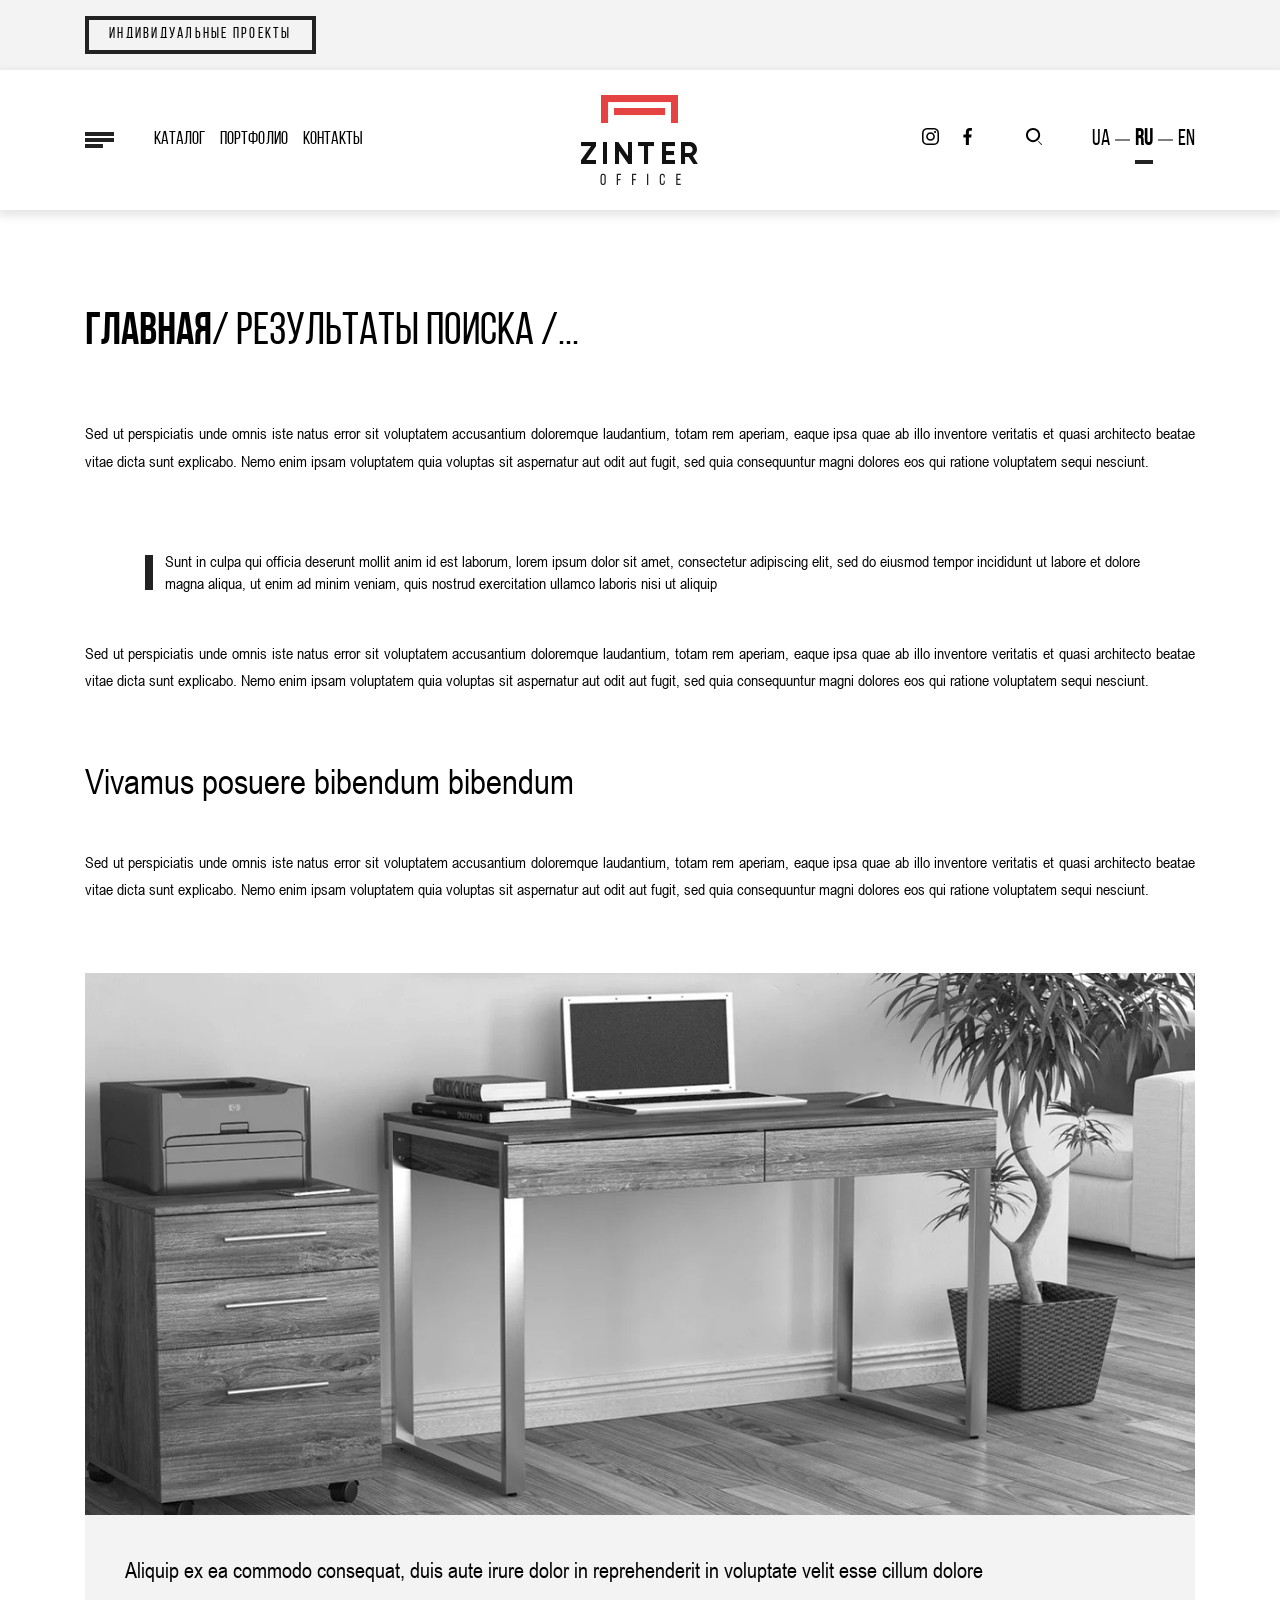
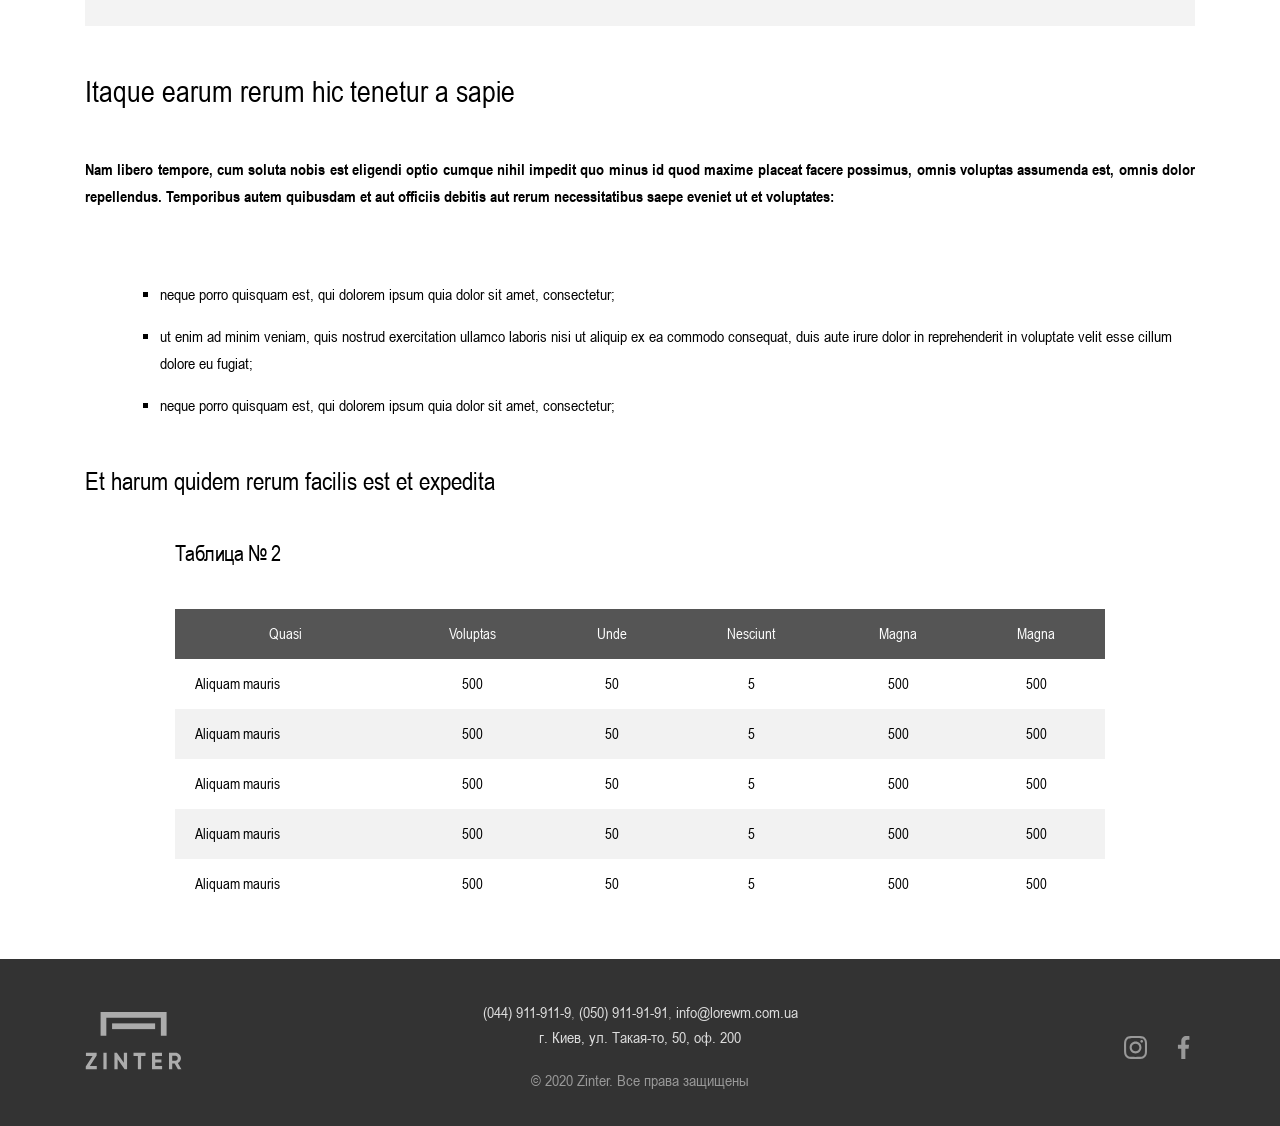
==== commit 95b2cf48: "fix: header mob menu cross" ====
--- a/article.html
+++ b/article.html
@@ -181,9 +181,7 @@
               <!--menu mob  start-->
               <ul class="menu">
     
-                <div class="js-header-cross menu__cross">
-                  &nbsp;
-                </div>
+                <div class="js-header-cross menu__cross"></div>
     
                 <ul class="header-link__lg hide-pc-flex">
                   <li> <a href="#">UA</a></li>
--- a/main.css
+++ b/main.css
@@ -1,4 +1,4 @@
-.mfp-bg{z-index:1042;overflow:hidden;background:#0b0b0b;opacity:.8}.mfp-bg,.mfp-wrap{top:0;left:0;width:100%;height:100%;position:fixed}.mfp-wrap{z-index:1043;outline:none!important;-webkit-backface-visibility:hidden}.mfp-container{text-align:center;position:absolute;width:100%;height:100%;left:0;top:0;padding:0 8px;box-sizing:border-box}.mfp-container:before{content:"";display:inline-block;height:100%;vertical-align:middle}.mfp-align-top .mfp-container:before{display:none}.mfp-content{position:relative;display:inline-block;vertical-align:middle;margin:0 auto;text-align:left;z-index:1045}.mfp-ajax-holder .mfp-content,.mfp-inline-holder .mfp-content{width:100%;cursor:auto}.mfp-ajax-cur{cursor:progress}.mfp-zoom-out-cur,.mfp-zoom-out-cur .mfp-image-holder .mfp-close{cursor:-moz-zoom-out;cursor:-webkit-zoom-out;cursor:zoom-out}.mfp-zoom{cursor:pointer;cursor:-webkit-zoom-in;cursor:-moz-zoom-in;cursor:zoom-in}.mfp-auto-cursor .mfp-content{cursor:auto}.mfp-arrow,.mfp-close,.mfp-counter,.mfp-preloader{-webkit-user-select:none;-moz-user-select:none;user-select:none}.mfp-loading.mfp-figure{display:none}.mfp-hide{display:none!important}.mfp-preloader{color:#ccc;position:absolute;top:50%;width:auto;text-align:center;margin-top:-.8em;left:8px;right:8px;z-index:1044}.mfp-preloader a{color:#ccc}.mfp-preloader a:hover{color:#fff}.mfp-s-error .mfp-content,.mfp-s-ready .mfp-preloader{display:none}button.mfp-arrow,button.mfp-close{overflow:visible;cursor:pointer;background:transparent;border:0;-webkit-appearance:none;display:block;outline:none;padding:0;z-index:1046;box-shadow:none;touch-action:manipulation}button::-moz-focus-inner{padding:0;border:0}.mfp-close{width:44px;height:44px;line-height:44px;position:absolute;right:0;top:0;text-decoration:none;text-align:center;opacity:.65;padding:0 0 18px 10px;color:#fff;font-style:normal;font-size:28px;font-family:Arial,Baskerville,monospace}.mfp-close:focus,.mfp-close:hover{opacity:1}.mfp-close:active{top:1px}.mfp-close-btn-in .mfp-close{color:#333}.mfp-iframe-holder .mfp-close,.mfp-image-holder .mfp-close{color:#fff;right:-6px;text-align:right;padding-right:6px;width:100%}.mfp-counter{position:absolute;top:0;right:0;color:#ccc;font-size:12px;line-height:18px;white-space:nowrap}.mfp-arrow{position:absolute;opacity:.65;top:50%;margin:-55px 0 0;padding:0;width:90px;height:110px;-webkit-tap-highlight-color:transparent}.mfp-arrow:active{margin-top:-54px}.mfp-arrow:focus,.mfp-arrow:hover{opacity:1}.mfp-arrow:after,.mfp-arrow:before{content:"";display:block;width:0;height:0;position:absolute;left:0;top:0;margin-top:35px;margin-left:35px;border:inset transparent}.mfp-arrow:after{border-top-width:13px;border-bottom-width:13px;top:8px}.mfp-arrow:before{border-top-width:21px;border-bottom-width:21px;opacity:.7}.mfp-arrow-left{left:0}.mfp-arrow-left:after{border-right:17px solid #fff;margin-left:31px}.mfp-arrow-left:before{margin-left:25px;border-right:27px solid #3f3f3f}.mfp-arrow-right{right:0}.mfp-arrow-right:after{border-left:17px solid #fff;margin-left:39px}.mfp-arrow-right:before{border-left:27px solid #3f3f3f}.mfp-iframe-holder{padding-top:40px;padding-bottom:40px}.mfp-iframe-holder .mfp-content{line-height:0;width:100%;max-width:900px}.mfp-iframe-holder .mfp-close{top:-40px}.mfp-iframe-scaler{width:100%;height:0;overflow:hidden;padding-top:56.25%}.mfp-iframe-scaler iframe{position:absolute;display:block;top:0;left:0;width:100%;height:100%;box-shadow:0 0 8px rgba(0,0,0,.6);background:#000}img.mfp-img{width:auto;max-width:100%;height:auto;display:block;box-sizing:border-box;padding:40px 0;margin:0 auto}.mfp-figure,img.mfp-img{line-height:0}.mfp-figure:after{content:"";position:absolute;left:0;top:40px;bottom:40px;display:block;right:0;width:auto;height:auto;z-index:-1;box-shadow:0 0 8px rgba(0,0,0,.6);background:#444}.mfp-figure small{color:#bdbdbd;display:block;font-size:12px;line-height:14px}.mfp-figure figure{margin:0}.mfp-bottom-bar{margin-top:-36px;position:absolute;top:100%;left:0;width:100%;cursor:auto}.mfp-title{text-align:left;line-height:18px;color:#f3f3f3;word-wrap:break-word;padding-right:36px}.mfp-image-holder .mfp-content{max-width:100%}.mfp-gallery .mfp-image-holder .mfp-figure{cursor:pointer}@media screen and (max-height:300px),screen and (max-width:800px) and (orientation:landscape){.mfp-img-mobile .mfp-image-holder{padding-left:0;padding-right:0}.mfp-img-mobile img.mfp-img{padding:0}.mfp-img-mobile .mfp-figure:after{top:0;bottom:0}.mfp-img-mobile .mfp-figure small{display:inline;margin-left:5px}.mfp-img-mobile .mfp-bottom-bar{background:rgba(0,0,0,.6);bottom:0;margin:0;top:auto;padding:3px 5px;position:fixed;box-sizing:border-box}.mfp-img-mobile .mfp-bottom-bar:empty{padding:0}.mfp-img-mobile .mfp-counter{right:5px;top:3px}.mfp-img-mobile .mfp-close{top:0;right:0;width:35px;height:35px;line-height:35px;background:rgba(0,0,0,.6);position:fixed;text-align:center;padding:0}}@media (max-width:900px){.mfp-arrow{-webkit-transform:scale(.75);transform:scale(.75)}.mfp-arrow-left{-webkit-transform-origin:0;transform-origin:0}.mfp-arrow-right{-webkit-transform-origin:100%;transform-origin:100%}.mfp-container{padding-left:6px;padding-right:6px}}a,abbr,acronym,address,applet,article,aside,audio,b,big,blockquote,body,canvas,caption,center,cite,code,dd,del,details,dfn,div,dl,dt,em,embed,fieldset,figcaption,figure,footer,form,h1,h2,h3,h4,h5,h6,header,hgroup,html,i,iframe,img,ins,kbd,label,legend,li,mark,menu,nav,object,ol,output,p,pre,q,ruby,s,samp,section,small,span,strike,strong,sub,summary,sup,table,tbody,td,tfoot,th,thead,time,tr,tt,u,ul,var,video{margin:0;padding:0;border:0;font-size:100%;vertical-align:baseline}:focus{outline:0}article,aside,details,figcaption,figure,footer,header,hgroup,menu,nav,section{display:block}body{line-height:1}ol,ul{list-style:none}blockquote,q{quotes:none}blockquote:after,blockquote:before,q:after,q:before{content:""}input[type=search]::-webkit-search-cancel-button,input[type=search]::-webkit-search-decoration,input[type=search]::-webkit-search-results-button,input[type=search]::-webkit-search-results-decoration{-webkit-appearance:none;-moz-appearance:none}input[type=search]{-webkit-appearance:none;-moz-appearance:none}audio,canvas,video{display:inline-block;*display:inline;*zoom:1;max-width:100%}audio:not([controls]){display:none;height:0}[hidden]{display:none}html{font-size:100%;-webkit-text-size-adjust:100%;-ms-text-size-adjust:100%}a:focus{outline:thin dotted}a:active,a:hover{outline:0}img{border:0;-ms-interpolation-mode:bicubic}figure,form{margin:0}fieldset{border:1px solid silver;margin:0 2px;padding:.35em .625em .75em}legend{border:0;padding:0;white-space:normal;*margin-left:-7px}button,input,select,textarea{font-size:100%;margin:0;vertical-align:baseline;*vertical-align:middle}button,input{line-height:normal}button,select{text-transform:none}button,html input[type=button],input[type=reset],input[type=submit]{-webkit-appearance:button;cursor:pointer;*overflow:visible}button[disabled],html input[disabled]{cursor:default}input[type=checkbox],input[type=radio]{-webkit-box-sizing:border-box;box-sizing:border-box;padding:0;*height:13px;*width:13px}input[type=search]{-webkit-appearance:textfield;-webkit-box-sizing:content-box;box-sizing:content-box}input[type=search]::-webkit-search-cancel-button,input[type=search]::-webkit-search-decoration{-webkit-appearance:none}button::-moz-focus-inner,input::-moz-focus-inner{border:0;padding:0}textarea{overflow:auto;vertical-align:top}table{border-collapse:collapse;border-spacing:0}button,html,input,select,textarea{color:#222}::-moz-selection{background:#b3d4fc;text-shadow:none}::selection{background:#b3d4fc;text-shadow:none}img{vertical-align:middle}fieldset{border:0;margin:0;padding:0}textarea{resize:vertical}.chromeframe{margin:.2em 0;background:#ccc;color:#000;padding:.2em 0}@font-face{font-family:ReformaGroteskDemiC;font-weight:400;font-style:normal;font-display:swap;src:url(fonts/ReformaGroteskDemiC.eot);src:url(fonts/ReformaGroteskDemiC.eot?#iefix) format("embedded-opentype"),url(fonts/ReformaGroteskDemiC.woff) format("woff"),url(fonts/ReformaGroteskDemiC.ttf) format("truetype")}@font-face{font-family:ReformaGroteskMediumC;font-weight:700;font-style:normal;font-display:swap;src:url(fonts/ReformaGroteskMediumC.eot);src:url(fonts/ReformaGroteskMediumC.eot?#iefix) format("embedded-opentype"),url(fonts/ReformaGroteskMediumC.woff) format("woff"),url(fonts/ReformaGroteskMediumC.ttf) format("truetype")}@font-face{font-family:ArialNarrow;font-weight:400;font-style:normal;font-display:swap;src:url(fonts/ArialNarrow.eot);src:url(fonts/ArialNarrow.eot?#iefix) format("embedded-opentype"),url(fonts/ArialNarrow.woff) format("woff"),url(fonts/ArialNarrow.ttf) format("truetype")}@font-face{font-family:ArialNarrow;font-weight:700;font-style:normal;font-display:swap;src:url(fonts/ArialNarrow-Bold.eot);src:url(fonts/ArialNarrow-Bold.eot?#iefix) format("embedded-opentype"),url(fonts/ArialNarrow-Bold.woff) format("woff"),url(fonts/ArialNarrow-Bold.ttf) format("truetype")}/*!
+.mfp-bg{z-index:1042;overflow:hidden;background:#0b0b0b;opacity:.8}.mfp-bg,.mfp-wrap{top:0;left:0;width:100%;height:100%;position:fixed}.mfp-wrap{z-index:1043;outline:none!important;-webkit-backface-visibility:hidden}.mfp-container{text-align:center;position:absolute;width:100%;height:100%;left:0;top:0;padding:0 8px;box-sizing:border-box}.mfp-container:before{content:"";display:inline-block;height:100%;vertical-align:middle}.mfp-align-top .mfp-container:before{display:none}.mfp-content{position:relative;display:inline-block;vertical-align:middle;margin:0 auto;text-align:left;z-index:1045}.mfp-ajax-holder .mfp-content,.mfp-inline-holder .mfp-content{width:100%;cursor:auto}.mfp-ajax-cur{cursor:progress}.mfp-zoom-out-cur,.mfp-zoom-out-cur .mfp-image-holder .mfp-close{cursor:-moz-zoom-out;cursor:-webkit-zoom-out;cursor:zoom-out}.mfp-zoom{cursor:pointer;cursor:-webkit-zoom-in;cursor:-moz-zoom-in;cursor:zoom-in}.mfp-auto-cursor .mfp-content{cursor:auto}.mfp-arrow,.mfp-close,.mfp-counter,.mfp-preloader{-webkit-user-select:none;-moz-user-select:none;user-select:none}.mfp-loading.mfp-figure{display:none}.mfp-hide{display:none!important}.mfp-preloader{color:#ccc;position:absolute;top:50%;width:auto;text-align:center;margin-top:-.8em;left:8px;right:8px;z-index:1044}.mfp-preloader a{color:#ccc}.mfp-preloader a:hover{color:#fff}.mfp-s-error .mfp-content,.mfp-s-ready .mfp-preloader{display:none}button.mfp-arrow,button.mfp-close{overflow:visible;cursor:pointer;background:transparent;border:0;-webkit-appearance:none;display:block;outline:none;padding:0;z-index:1046;box-shadow:none;touch-action:manipulation}button::-moz-focus-inner{padding:0;border:0}.mfp-close{width:44px;height:44px;line-height:44px;position:absolute;right:0;top:0;text-decoration:none;text-align:center;opacity:.65;padding:0 0 18px 10px;color:#fff;font-style:normal;font-size:28px;font-family:Arial,Baskerville,monospace}.mfp-close:focus,.mfp-close:hover{opacity:1}.mfp-close:active{top:1px}.mfp-close-btn-in .mfp-close{color:#333}.mfp-iframe-holder .mfp-close,.mfp-image-holder .mfp-close{color:#fff;right:-6px;text-align:right;padding-right:6px;width:100%}.mfp-counter{position:absolute;top:0;right:0;color:#ccc;font-size:12px;line-height:18px;white-space:nowrap}.mfp-arrow{position:absolute;opacity:.65;top:50%;margin:-55px 0 0;padding:0;width:90px;height:110px;-webkit-tap-highlight-color:transparent}.mfp-arrow:active{margin-top:-54px}.mfp-arrow:focus,.mfp-arrow:hover{opacity:1}.mfp-arrow:after,.mfp-arrow:before{content:"";display:block;width:0;height:0;position:absolute;left:0;top:0;margin-top:35px;margin-left:35px;border:inset transparent}.mfp-arrow:after{border-top-width:13px;border-bottom-width:13px;top:8px}.mfp-arrow:before{border-top-width:21px;border-bottom-width:21px;opacity:.7}.mfp-arrow-left{left:0}.mfp-arrow-left:after{border-right:17px solid #fff;margin-left:31px}.mfp-arrow-left:before{margin-left:25px;border-right:27px solid #3f3f3f}.mfp-arrow-right{right:0}.mfp-arrow-right:after{border-left:17px solid #fff;margin-left:39px}.mfp-arrow-right:before{border-left:27px solid #3f3f3f}.mfp-iframe-holder{padding-top:40px;padding-bottom:40px}.mfp-iframe-holder .mfp-content{line-height:0;width:100%;max-width:900px}.mfp-iframe-holder .mfp-close{top:-40px}.mfp-iframe-scaler{width:100%;height:0;overflow:hidden;padding-top:56.25%}.mfp-iframe-scaler iframe{position:absolute;display:block;top:0;left:0;width:100%;height:100%;box-shadow:0 0 8px rgba(0,0,0,.6);background:#000}img.mfp-img{width:auto;max-width:100%;height:auto;display:block;box-sizing:border-box;padding:40px 0;margin:0 auto}.mfp-figure,img.mfp-img{line-height:0}.mfp-figure:after{content:"";position:absolute;left:0;top:40px;bottom:40px;display:block;right:0;width:auto;height:auto;z-index:-1;box-shadow:0 0 8px rgba(0,0,0,.6);background:#444}.mfp-figure small{color:#bdbdbd;display:block;font-size:12px;line-height:14px}.mfp-figure figure{margin:0}.mfp-bottom-bar{margin-top:-36px;position:absolute;top:100%;left:0;width:100%;cursor:auto}.mfp-title{text-align:left;line-height:18px;color:#f3f3f3;word-wrap:break-word;padding-right:36px}.mfp-image-holder .mfp-content{max-width:100%}.mfp-gallery .mfp-image-holder .mfp-figure{cursor:pointer}@media screen and (max-height:300px),screen and (max-width:800px) and (orientation:landscape){.mfp-img-mobile .mfp-image-holder{padding-left:0;padding-right:0}.mfp-img-mobile img.mfp-img{padding:0}.mfp-img-mobile .mfp-figure:after{top:0;bottom:0}.mfp-img-mobile .mfp-figure small{display:inline;margin-left:5px}.mfp-img-mobile .mfp-bottom-bar{background:rgba(0,0,0,.6);bottom:0;margin:0;top:auto;padding:3px 5px;position:fixed;box-sizing:border-box}.mfp-img-mobile .mfp-bottom-bar:empty{padding:0}.mfp-img-mobile .mfp-counter{right:5px;top:3px}.mfp-img-mobile .mfp-close{top:0;right:0;width:35px;height:35px;line-height:35px;background:rgba(0,0,0,.6);position:fixed;text-align:center;padding:0}}@media (max-width:900px){.mfp-arrow{-webkit-transform:scale(.75);transform:scale(.75)}.mfp-arrow-left{-webkit-transform-origin:0;transform-origin:0}.mfp-arrow-right{-webkit-transform-origin:100%;transform-origin:100%}.mfp-container{padding-left:6px;padding-right:6px}}a,abbr,acronym,address,applet,article,aside,audio,b,big,blockquote,body,canvas,caption,center,cite,code,dd,del,details,dfn,div,dl,dt,em,embed,fieldset,figcaption,figure,footer,form,h1,h2,h3,h4,h5,h6,header,hgroup,html,i,iframe,img,ins,kbd,label,legend,li,mark,menu,nav,object,ol,output,p,pre,q,ruby,s,samp,section,small,span,strike,strong,sub,summary,sup,table,tbody,td,tfoot,th,thead,time,tr,tt,u,ul,var,video{margin:0;padding:0;border:0;font-size:100%;vertical-align:baseline}:focus{outline:0}article,aside,details,figcaption,figure,footer,header,hgroup,menu,nav,section{display:block}body{line-height:1}ol,ul{list-style:none}blockquote,q{quotes:none}blockquote:after,blockquote:before,q:after,q:before{content:""}input[type=search]::-webkit-search-cancel-button,input[type=search]::-webkit-search-decoration,input[type=search]::-webkit-search-results-button,input[type=search]::-webkit-search-results-decoration{-webkit-appearance:none;-moz-appearance:none}input[type=search]{-webkit-appearance:none;-moz-appearance:none}audio,canvas,video{display:inline-block;*display:inline;*zoom:1;max-width:100%}audio:not([controls]){display:none;height:0}[hidden]{display:none}html{font-size:100%;-webkit-text-size-adjust:100%;-ms-text-size-adjust:100%}a:focus{outline:thin dotted}a:active,a:hover{outline:0}img{border:0;-ms-interpolation-mode:bicubic}figure,form{margin:0}fieldset{border:1px solid silver;margin:0 2px;padding:.35em .625em .75em}legend{border:0;padding:0;white-space:normal;*margin-left:-7px}button,input,select,textarea{font-size:100%;margin:0;vertical-align:baseline;*vertical-align:middle}button,input{line-height:normal}button,select{text-transform:none}button,html input[type=button],input[type=reset],input[type=submit]{-webkit-appearance:button;cursor:pointer;*overflow:visible}button[disabled],html input[disabled]{cursor:default}input[type=checkbox],input[type=radio]{-webkit-box-sizing:border-box;box-sizing:border-box;padding:0;*height:13px;*width:13px}input[type=search]{-webkit-appearance:textfield;-webkit-box-sizing:content-box;box-sizing:content-box}input[type=search]::-webkit-search-cancel-button,input[type=search]::-webkit-search-decoration{-webkit-appearance:none}button::-moz-focus-inner,input::-moz-focus-inner{border:0;padding:0}textarea{overflow:auto;vertical-align:top}table{border-collapse:collapse;border-spacing:0}button,html,input,select,textarea{color:#222}::-moz-selection{background:#b3d4fc;text-shadow:none}::selection{background:#b3d4fc;text-shadow:none}img{vertical-align:middle}fieldset{border:0;margin:0;padding:0}textarea{resize:vertical}.chromeframe{margin:.2em 0;background:#ccc;color:#000;padding:.2em 0}@font-face{font-family:BebasNeue;font-weight:400;font-style:normal;font-display:swap;src:url(fonts/BebasNeueRegular.eot);src:url(fonts/BebasNeueRegular.eot?#iefix) format("embedded-opentype"),url(fonts/BebasNeueRegular.woff) format("woff"),url(fonts/BebasNeueRegular.ttf) format("truetype")}@font-face{font-family:BebasNeueBold;font-weight:700;font-style:normal;font-display:swap;src:url(fonts/BebasNeueBold.eot);src:url(fonts/BebasNeueBold.eot?#iefix) format("embedded-opentype"),url(fonts/BebasNeueBold.woff) format("woff"),url(fonts/BebasNeueBold.ttf) format("truetype")}@font-face{font-family:ArialNarrow;font-weight:400;font-style:normal;font-display:swap;src:url(fonts/ArialNarrow.eot);src:url(fonts/ArialNarrow.eot?#iefix) format("embedded-opentype"),url(fonts/ArialNarrow.woff) format("woff"),url(fonts/ArialNarrow.ttf) format("truetype")}@font-face{font-family:ArialNarrow;font-weight:700;font-style:normal;font-display:swap;src:url(fonts/ArialNarrow-Bold.eot);src:url(fonts/ArialNarrow-Bold.eot?#iefix) format("embedded-opentype"),url(fonts/ArialNarrow-Bold.woff) format("woff"),url(fonts/ArialNarrow-Bold.ttf) format("truetype")}/*!
  * animate.css -http://daneden.me/animate
  * Version - 3.7.0
  * Licensed under the MIT license - http://opensource.org/licenses/MIT
@@ -9,4 +9,4 @@
  * Copyright 2011-2018 The Bootstrap Authors
  * Copyright 2011-2018 Twitter, Inc.
  * Licensed under MIT (https://github.com/twbs/bootstrap/blob/master/LICENSE)
- */@-ms-viewport{width:device-width}html{-webkit-box-sizing:border-box;box-sizing:border-box;-ms-overflow-style:scrollbar}*,:after,:before{-webkit-box-sizing:inherit;box-sizing:inherit}.container{width:100%;padding-right:15px;padding-left:15px;margin-right:auto;margin-left:auto}@media (min-width:576px){.container{max-width:540px}}@media (min-width:768px){.container{max-width:720px}}@media (min-width:992px){.container{max-width:960px}}@media (min-width:1200px){.container{max-width:1140px}}@media (min-width:1440px){.container{max-width:1230px}}.container-fluid{width:100%;padding-right:15px;padding-left:15px;margin-right:auto;margin-left:auto}.row{display:-webkit-box;display:-ms-flexbox;display:flex;-ms-flex-wrap:wrap;flex-wrap:wrap;margin-right:-15px;margin-left:-15px}.no-gutters{margin-right:0;margin-left:0}.no-gutters>.col,.no-gutters>[class*=col-]{padding-right:0;padding-left:0}.col,.col-1,.col-2,.col-3,.col-4,.col-5,.col-6,.col-7,.col-8,.col-9,.col-10,.col-11,.col-12,.col-auto,.col-lg,.col-lg-1,.col-lg-2,.col-lg-3,.col-lg-4,.col-lg-5,.col-lg-6,.col-lg-7,.col-lg-8,.col-lg-9,.col-lg-10,.col-lg-11,.col-lg-12,.col-lg-auto,.col-md,.col-md-1,.col-md-2,.col-md-3,.col-md-4,.col-md-5,.col-md-6,.col-md-7,.col-md-8,.col-md-9,.col-md-10,.col-md-11,.col-md-12,.col-md-auto,.col-sm,.col-sm-1,.col-sm-2,.col-sm-3,.col-sm-4,.col-sm-5,.col-sm-6,.col-sm-7,.col-sm-8,.col-sm-9,.col-sm-10,.col-sm-11,.col-sm-12,.col-sm-auto,.col-xl,.col-xl-1,.col-xl-2,.col-xl-3,.col-xl-4,.col-xl-5,.col-xl-6,.col-xl-7,.col-xl-8,.col-xl-9,.col-xl-10,.col-xl-11,.col-xl-12,.col-xl-auto,.col-xxl,.col-xxl-1,.col-xxl-2,.col-xxl-3,.col-xxl-4,.col-xxl-5,.col-xxl-6,.col-xxl-7,.col-xxl-8,.col-xxl-9,.col-xxl-10,.col-xxl-11,.col-xxl-12,.col-xxl-auto{position:relative;width:100%;min-height:1px;padding-right:15px;padding-left:15px}.col{-ms-flex-preferred-size:0;flex-basis:0;-webkit-box-flex:1;-ms-flex-positive:1;flex-grow:1;max-width:100%}.col-auto{-ms-flex:0 0 auto;flex:0 0 auto;width:auto;max-width:none}.col-1,.col-auto{-webkit-box-flex:0}.col-1{-ms-flex:0 0 8.33333%;flex:0 0 8.33333%;max-width:8.33333%}.col-2{-ms-flex:0 0 16.66667%;flex:0 0 16.66667%;max-width:16.66667%}.col-2,.col-3{-webkit-box-flex:0}.col-3{-ms-flex:0 0 25%;flex:0 0 25%;max-width:25%}.col-4{-ms-flex:0 0 33.33333%;flex:0 0 33.33333%;max-width:33.33333%}.col-4,.col-5{-webkit-box-flex:0}.col-5{-ms-flex:0 0 41.66667%;flex:0 0 41.66667%;max-width:41.66667%}.col-6{-ms-flex:0 0 50%;flex:0 0 50%;max-width:50%}.col-6,.col-7{-webkit-box-flex:0}.col-7{-ms-flex:0 0 58.33333%;flex:0 0 58.33333%;max-width:58.33333%}.col-8{-ms-flex:0 0 66.66667%;flex:0 0 66.66667%;max-width:66.66667%}.col-8,.col-9{-webkit-box-flex:0}.col-9{-ms-flex:0 0 75%;flex:0 0 75%;max-width:75%}.col-10{-ms-flex:0 0 83.33333%;flex:0 0 83.33333%;max-width:83.33333%}.col-10,.col-11{-webkit-box-flex:0}.col-11{-ms-flex:0 0 91.66667%;flex:0 0 91.66667%;max-width:91.66667%}.col-12{-webkit-box-flex:0;-ms-flex:0 0 100%;flex:0 0 100%;max-width:100%}.order-first{-webkit-box-ordinal-group:0;-ms-flex-order:-1;order:-1}.order-last{-webkit-box-ordinal-group:14;-ms-flex-order:13;order:13}.order-0{-webkit-box-ordinal-group:1;-ms-flex-order:0;order:0}.order-1{-webkit-box-ordinal-group:2;-ms-flex-order:1;order:1}.order-2{-webkit-box-ordinal-group:3;-ms-flex-order:2;order:2}.order-3{-webkit-box-ordinal-group:4;-ms-flex-order:3;order:3}.order-4{-webkit-box-ordinal-group:5;-ms-flex-order:4;order:4}.order-5{-webkit-box-ordinal-group:6;-ms-flex-order:5;order:5}.order-6{-webkit-box-ordinal-group:7;-ms-flex-order:6;order:6}.order-7{-webkit-box-ordinal-group:8;-ms-flex-order:7;order:7}.order-8{-webkit-box-ordinal-group:9;-ms-flex-order:8;order:8}.order-9{-webkit-box-ordinal-group:10;-ms-flex-order:9;order:9}.order-10{-webkit-box-ordinal-group:11;-ms-flex-order:10;order:10}.order-11{-webkit-box-ordinal-group:12;-ms-flex-order:11;order:11}.order-12{-webkit-box-ordinal-group:13;-ms-flex-order:12;order:12}.offset-1{margin-left:8.33333%}.offset-2{margin-left:16.66667%}.offset-3{margin-left:25%}.offset-4{margin-left:33.33333%}.offset-5{margin-left:41.66667%}.offset-6{margin-left:50%}.offset-7{margin-left:58.33333%}.offset-8{margin-left:66.66667%}.offset-9{margin-left:75%}.offset-10{margin-left:83.33333%}.offset-11{margin-left:91.66667%}@media (min-width:576px){.col-sm{-ms-flex-preferred-size:0;flex-basis:0;-webkit-box-flex:1;-ms-flex-positive:1;flex-grow:1;max-width:100%}.col-sm-auto{-webkit-box-flex:0;-ms-flex:0 0 auto;flex:0 0 auto;width:auto;max-width:none}.col-sm-1{-webkit-box-flex:0;-ms-flex:0 0 8.33333%;flex:0 0 8.33333%;max-width:8.33333%}.col-sm-2{-webkit-box-flex:0;-ms-flex:0 0 16.66667%;flex:0 0 16.66667%;max-width:16.66667%}.col-sm-3{-webkit-box-flex:0;-ms-flex:0 0 25%;flex:0 0 25%;max-width:25%}.col-sm-4{-webkit-box-flex:0;-ms-flex:0 0 33.33333%;flex:0 0 33.33333%;max-width:33.33333%}.col-sm-5{-webkit-box-flex:0;-ms-flex:0 0 41.66667%;flex:0 0 41.66667%;max-width:41.66667%}.col-sm-6{-webkit-box-flex:0;-ms-flex:0 0 50%;flex:0 0 50%;max-width:50%}.col-sm-7{-webkit-box-flex:0;-ms-flex:0 0 58.33333%;flex:0 0 58.33333%;max-width:58.33333%}.col-sm-8{-webkit-box-flex:0;-ms-flex:0 0 66.66667%;flex:0 0 66.66667%;max-width:66.66667%}.col-sm-9{-webkit-box-flex:0;-ms-flex:0 0 75%;flex:0 0 75%;max-width:75%}.col-sm-10{-webkit-box-flex:0;-ms-flex:0 0 83.33333%;flex:0 0 83.33333%;max-width:83.33333%}.col-sm-11{-webkit-box-flex:0;-ms-flex:0 0 91.66667%;flex:0 0 91.66667%;max-width:91.66667%}.col-sm-12{-webkit-box-flex:0;-ms-flex:0 0 100%;flex:0 0 100%;max-width:100%}.order-sm-first{-webkit-box-ordinal-group:0;-ms-flex-order:-1;order:-1}.order-sm-last{-webkit-box-ordinal-group:14;-ms-flex-order:13;order:13}.order-sm-0{-webkit-box-ordinal-group:1;-ms-flex-order:0;order:0}.order-sm-1{-webkit-box-ordinal-group:2;-ms-flex-order:1;order:1}.order-sm-2{-webkit-box-ordinal-group:3;-ms-flex-order:2;order:2}.order-sm-3{-webkit-box-ordinal-group:4;-ms-flex-order:3;order:3}.order-sm-4{-webkit-box-ordinal-group:5;-ms-flex-order:4;order:4}.order-sm-5{-webkit-box-ordinal-group:6;-ms-flex-order:5;order:5}.order-sm-6{-webkit-box-ordinal-group:7;-ms-flex-order:6;order:6}.order-sm-7{-webkit-box-ordinal-group:8;-ms-flex-order:7;order:7}.order-sm-8{-webkit-box-ordinal-group:9;-ms-flex-order:8;order:8}.order-sm-9{-webkit-box-ordinal-group:10;-ms-flex-order:9;order:9}.order-sm-10{-webkit-box-ordinal-group:11;-ms-flex-order:10;order:10}.order-sm-11{-webkit-box-ordinal-group:12;-ms-flex-order:11;order:11}.order-sm-12{-webkit-box-ordinal-group:13;-ms-flex-order:12;order:12}.offset-sm-0{margin-left:0}.offset-sm-1{margin-left:8.33333%}.offset-sm-2{margin-left:16.66667%}.offset-sm-3{margin-left:25%}.offset-sm-4{margin-left:33.33333%}.offset-sm-5{margin-left:41.66667%}.offset-sm-6{margin-left:50%}.offset-sm-7{margin-left:58.33333%}.offset-sm-8{margin-left:66.66667%}.offset-sm-9{margin-left:75%}.offset-sm-10{margin-left:83.33333%}.offset-sm-11{margin-left:91.66667%}}@media (min-width:768px){.col-md{-ms-flex-preferred-size:0;flex-basis:0;-webkit-box-flex:1;-ms-flex-positive:1;flex-grow:1;max-width:100%}.col-md-auto{-webkit-box-flex:0;-ms-flex:0 0 auto;flex:0 0 auto;width:auto;max-width:none}.col-md-1{-webkit-box-flex:0;-ms-flex:0 0 8.33333%;flex:0 0 8.33333%;max-width:8.33333%}.col-md-2{-webkit-box-flex:0;-ms-flex:0 0 16.66667%;flex:0 0 16.66667%;max-width:16.66667%}.col-md-3{-webkit-box-flex:0;-ms-flex:0 0 25%;flex:0 0 25%;max-width:25%}.col-md-4{-webkit-box-flex:0;-ms-flex:0 0 33.33333%;flex:0 0 33.33333%;max-width:33.33333%}.col-md-5{-webkit-box-flex:0;-ms-flex:0 0 41.66667%;flex:0 0 41.66667%;max-width:41.66667%}.col-md-6{-webkit-box-flex:0;-ms-flex:0 0 50%;flex:0 0 50%;max-width:50%}.col-md-7{-webkit-box-flex:0;-ms-flex:0 0 58.33333%;flex:0 0 58.33333%;max-width:58.33333%}.col-md-8{-webkit-box-flex:0;-ms-flex:0 0 66.66667%;flex:0 0 66.66667%;max-width:66.66667%}.col-md-9{-webkit-box-flex:0;-ms-flex:0 0 75%;flex:0 0 75%;max-width:75%}.col-md-10{-webkit-box-flex:0;-ms-flex:0 0 83.33333%;flex:0 0 83.33333%;max-width:83.33333%}.col-md-11{-webkit-box-flex:0;-ms-flex:0 0 91.66667%;flex:0 0 91.66667%;max-width:91.66667%}.col-md-12{-webkit-box-flex:0;-ms-flex:0 0 100%;flex:0 0 100%;max-width:100%}.order-md-first{-webkit-box-ordinal-group:0;-ms-flex-order:-1;order:-1}.order-md-last{-webkit-box-ordinal-group:14;-ms-flex-order:13;order:13}.order-md-0{-webkit-box-ordinal-group:1;-ms-flex-order:0;order:0}.order-md-1{-webkit-box-ordinal-group:2;-ms-flex-order:1;order:1}.order-md-2{-webkit-box-ordinal-group:3;-ms-flex-order:2;order:2}.order-md-3{-webkit-box-ordinal-group:4;-ms-flex-order:3;order:3}.order-md-4{-webkit-box-ordinal-group:5;-ms-flex-order:4;order:4}.order-md-5{-webkit-box-ordinal-group:6;-ms-flex-order:5;order:5}.order-md-6{-webkit-box-ordinal-group:7;-ms-flex-order:6;order:6}.order-md-7{-webkit-box-ordinal-group:8;-ms-flex-order:7;order:7}.order-md-8{-webkit-box-ordinal-group:9;-ms-flex-order:8;order:8}.order-md-9{-webkit-box-ordinal-group:10;-ms-flex-order:9;order:9}.order-md-10{-webkit-box-ordinal-group:11;-ms-flex-order:10;order:10}.order-md-11{-webkit-box-ordinal-group:12;-ms-flex-order:11;order:11}.order-md-12{-webkit-box-ordinal-group:13;-ms-flex-order:12;order:12}.offset-md-0{margin-left:0}.offset-md-1{margin-left:8.33333%}.offset-md-2{margin-left:16.66667%}.offset-md-3{margin-left:25%}.offset-md-4{margin-left:33.33333%}.offset-md-5{margin-left:41.66667%}.offset-md-6{margin-left:50%}.offset-md-7{margin-left:58.33333%}.offset-md-8{margin-left:66.66667%}.offset-md-9{margin-left:75%}.offset-md-10{margin-left:83.33333%}.offset-md-11{margin-left:91.66667%}}@media (min-width:992px){.col-lg{-ms-flex-preferred-size:0;flex-basis:0;-webkit-box-flex:1;-ms-flex-positive:1;flex-grow:1;max-width:100%}.col-lg-auto{-webkit-box-flex:0;-ms-flex:0 0 auto;flex:0 0 auto;width:auto;max-width:none}.col-lg-1{-webkit-box-flex:0;-ms-flex:0 0 8.33333%;flex:0 0 8.33333%;max-width:8.33333%}.col-lg-2{-webkit-box-flex:0;-ms-flex:0 0 16.66667%;flex:0 0 16.66667%;max-width:16.66667%}.col-lg-3{-webkit-box-flex:0;-ms-flex:0 0 25%;flex:0 0 25%;max-width:25%}.col-lg-4{-webkit-box-flex:0;-ms-flex:0 0 33.33333%;flex:0 0 33.33333%;max-width:33.33333%}.col-lg-5{-webkit-box-flex:0;-ms-flex:0 0 41.66667%;flex:0 0 41.66667%;max-width:41.66667%}.col-lg-6{-webkit-box-flex:0;-ms-flex:0 0 50%;flex:0 0 50%;max-width:50%}.col-lg-7{-webkit-box-flex:0;-ms-flex:0 0 58.33333%;flex:0 0 58.33333%;max-width:58.33333%}.col-lg-8{-webkit-box-flex:0;-ms-flex:0 0 66.66667%;flex:0 0 66.66667%;max-width:66.66667%}.col-lg-9{-webkit-box-flex:0;-ms-flex:0 0 75%;flex:0 0 75%;max-width:75%}.col-lg-10{-webkit-box-flex:0;-ms-flex:0 0 83.33333%;flex:0 0 83.33333%;max-width:83.33333%}.col-lg-11{-webkit-box-flex:0;-ms-flex:0 0 91.66667%;flex:0 0 91.66667%;max-width:91.66667%}.col-lg-12{-webkit-box-flex:0;-ms-flex:0 0 100%;flex:0 0 100%;max-width:100%}.order-lg-first{-webkit-box-ordinal-group:0;-ms-flex-order:-1;order:-1}.order-lg-last{-webkit-box-ordinal-group:14;-ms-flex-order:13;order:13}.order-lg-0{-webkit-box-ordinal-group:1;-ms-flex-order:0;order:0}.order-lg-1{-webkit-box-ordinal-group:2;-ms-flex-order:1;order:1}.order-lg-2{-webkit-box-ordinal-group:3;-ms-flex-order:2;order:2}.order-lg-3{-webkit-box-ordinal-group:4;-ms-flex-order:3;order:3}.order-lg-4{-webkit-box-ordinal-group:5;-ms-flex-order:4;order:4}.order-lg-5{-webkit-box-ordinal-group:6;-ms-flex-order:5;order:5}.order-lg-6{-webkit-box-ordinal-group:7;-ms-flex-order:6;order:6}.order-lg-7{-webkit-box-ordinal-group:8;-ms-flex-order:7;order:7}.order-lg-8{-webkit-box-ordinal-group:9;-ms-flex-order:8;order:8}.order-lg-9{-webkit-box-ordinal-group:10;-ms-flex-order:9;order:9}.order-lg-10{-webkit-box-ordinal-group:11;-ms-flex-order:10;order:10}.order-lg-11{-webkit-box-ordinal-group:12;-ms-flex-order:11;order:11}.order-lg-12{-webkit-box-ordinal-group:13;-ms-flex-order:12;order:12}.offset-lg-0{margin-left:0}.offset-lg-1{margin-left:8.33333%}.offset-lg-2{margin-left:16.66667%}.offset-lg-3{margin-left:25%}.offset-lg-4{margin-left:33.33333%}.offset-lg-5{margin-left:41.66667%}.offset-lg-6{margin-left:50%}.offset-lg-7{margin-left:58.33333%}.offset-lg-8{margin-left:66.66667%}.offset-lg-9{margin-left:75%}.offset-lg-10{margin-left:83.33333%}.offset-lg-11{margin-left:91.66667%}}@media (min-width:1200px){.col-xl{-ms-flex-preferred-size:0;flex-basis:0;-webkit-box-flex:1;-ms-flex-positive:1;flex-grow:1;max-width:100%}.col-xl-auto{-webkit-box-flex:0;-ms-flex:0 0 auto;flex:0 0 auto;width:auto;max-width:none}.col-xl-1{-webkit-box-flex:0;-ms-flex:0 0 8.33333%;flex:0 0 8.33333%;max-width:8.33333%}.col-xl-2{-webkit-box-flex:0;-ms-flex:0 0 16.66667%;flex:0 0 16.66667%;max-width:16.66667%}.col-xl-3{-webkit-box-flex:0;-ms-flex:0 0 25%;flex:0 0 25%;max-width:25%}.col-xl-4{-webkit-box-flex:0;-ms-flex:0 0 33.33333%;flex:0 0 33.33333%;max-width:33.33333%}.col-xl-5{-webkit-box-flex:0;-ms-flex:0 0 41.66667%;flex:0 0 41.66667%;max-width:41.66667%}.col-xl-6{-webkit-box-flex:0;-ms-flex:0 0 50%;flex:0 0 50%;max-width:50%}.col-xl-7{-webkit-box-flex:0;-ms-flex:0 0 58.33333%;flex:0 0 58.33333%;max-width:58.33333%}.col-xl-8{-webkit-box-flex:0;-ms-flex:0 0 66.66667%;flex:0 0 66.66667%;max-width:66.66667%}.col-xl-9{-webkit-box-flex:0;-ms-flex:0 0 75%;flex:0 0 75%;max-width:75%}.col-xl-10{-webkit-box-flex:0;-ms-flex:0 0 83.33333%;flex:0 0 83.33333%;max-width:83.33333%}.col-xl-11{-webkit-box-flex:0;-ms-flex:0 0 91.66667%;flex:0 0 91.66667%;max-width:91.66667%}.col-xl-12{-webkit-box-flex:0;-ms-flex:0 0 100%;flex:0 0 100%;max-width:100%}.order-xl-first{-webkit-box-ordinal-group:0;-ms-flex-order:-1;order:-1}.order-xl-last{-webkit-box-ordinal-group:14;-ms-flex-order:13;order:13}.order-xl-0{-webkit-box-ordinal-group:1;-ms-flex-order:0;order:0}.order-xl-1{-webkit-box-ordinal-group:2;-ms-flex-order:1;order:1}.order-xl-2{-webkit-box-ordinal-group:3;-ms-flex-order:2;order:2}.order-xl-3{-webkit-box-ordinal-group:4;-ms-flex-order:3;order:3}.order-xl-4{-webkit-box-ordinal-group:5;-ms-flex-order:4;order:4}.order-xl-5{-webkit-box-ordinal-group:6;-ms-flex-order:5;order:5}.order-xl-6{-webkit-box-ordinal-group:7;-ms-flex-order:6;order:6}.order-xl-7{-webkit-box-ordinal-group:8;-ms-flex-order:7;order:7}.order-xl-8{-webkit-box-ordinal-group:9;-ms-flex-order:8;order:8}.order-xl-9{-webkit-box-ordinal-group:10;-ms-flex-order:9;order:9}.order-xl-10{-webkit-box-ordinal-group:11;-ms-flex-order:10;order:10}.order-xl-11{-webkit-box-ordinal-group:12;-ms-flex-order:11;order:11}.order-xl-12{-webkit-box-ordinal-group:13;-ms-flex-order:12;order:12}.offset-xl-0{margin-left:0}.offset-xl-1{margin-left:8.33333%}.offset-xl-2{margin-left:16.66667%}.offset-xl-3{margin-left:25%}.offset-xl-4{margin-left:33.33333%}.offset-xl-5{margin-left:41.66667%}.offset-xl-6{margin-left:50%}.offset-xl-7{margin-left:58.33333%}.offset-xl-8{margin-left:66.66667%}.offset-xl-9{margin-left:75%}.offset-xl-10{margin-left:83.33333%}.offset-xl-11{margin-left:91.66667%}}@media (min-width:1440px){.col-xxl{-ms-flex-preferred-size:0;flex-basis:0;-webkit-box-flex:1;-ms-flex-positive:1;flex-grow:1;max-width:100%}.col-xxl-auto{-webkit-box-flex:0;-ms-flex:0 0 auto;flex:0 0 auto;width:auto;max-width:none}.col-xxl-1{-webkit-box-flex:0;-ms-flex:0 0 8.33333%;flex:0 0 8.33333%;max-width:8.33333%}.col-xxl-2{-webkit-box-flex:0;-ms-flex:0 0 16.66667%;flex:0 0 16.66667%;max-width:16.66667%}.col-xxl-3{-webkit-box-flex:0;-ms-flex:0 0 25%;flex:0 0 25%;max-width:25%}.col-xxl-4{-webkit-box-flex:0;-ms-flex:0 0 33.33333%;flex:0 0 33.33333%;max-width:33.33333%}.col-xxl-5{-webkit-box-flex:0;-ms-flex:0 0 41.66667%;flex:0 0 41.66667%;max-width:41.66667%}.col-xxl-6{-webkit-box-flex:0;-ms-flex:0 0 50%;flex:0 0 50%;max-width:50%}.col-xxl-7{-webkit-box-flex:0;-ms-flex:0 0 58.33333%;flex:0 0 58.33333%;max-width:58.33333%}.col-xxl-8{-webkit-box-flex:0;-ms-flex:0 0 66.66667%;flex:0 0 66.66667%;max-width:66.66667%}.col-xxl-9{-webkit-box-flex:0;-ms-flex:0 0 75%;flex:0 0 75%;max-width:75%}.col-xxl-10{-webkit-box-flex:0;-ms-flex:0 0 83.33333%;flex:0 0 83.33333%;max-width:83.33333%}.col-xxl-11{-webkit-box-flex:0;-ms-flex:0 0 91.66667%;flex:0 0 91.66667%;max-width:91.66667%}.col-xxl-12{-webkit-box-flex:0;-ms-flex:0 0 100%;flex:0 0 100%;max-width:100%}.order-xxl-first{-webkit-box-ordinal-group:0;-ms-flex-order:-1;order:-1}.order-xxl-last{-webkit-box-ordinal-group:14;-ms-flex-order:13;order:13}.order-xxl-0{-webkit-box-ordinal-group:1;-ms-flex-order:0;order:0}.order-xxl-1{-webkit-box-ordinal-group:2;-ms-flex-order:1;order:1}.order-xxl-2{-webkit-box-ordinal-group:3;-ms-flex-order:2;order:2}.order-xxl-3{-webkit-box-ordinal-group:4;-ms-flex-order:3;order:3}.order-xxl-4{-webkit-box-ordinal-group:5;-ms-flex-order:4;order:4}.order-xxl-5{-webkit-box-ordinal-group:6;-ms-flex-order:5;order:5}.order-xxl-6{-webkit-box-ordinal-group:7;-ms-flex-order:6;order:6}.order-xxl-7{-webkit-box-ordinal-group:8;-ms-flex-order:7;order:7}.order-xxl-8{-webkit-box-ordinal-group:9;-ms-flex-order:8;order:8}.order-xxl-9{-webkit-box-ordinal-group:10;-ms-flex-order:9;order:9}.order-xxl-10{-webkit-box-ordinal-group:11;-ms-flex-order:10;order:10}.order-xxl-11{-webkit-box-ordinal-group:12;-ms-flex-order:11;order:11}.order-xxl-12{-webkit-box-ordinal-group:13;-ms-flex-order:12;order:12}.offset-xxl-0{margin-left:0}.offset-xxl-1{margin-left:8.33333%}.offset-xxl-2{margin-left:16.66667%}.offset-xxl-3{margin-left:25%}.offset-xxl-4{margin-left:33.33333%}.offset-xxl-5{margin-left:41.66667%}.offset-xxl-6{margin-left:50%}.offset-xxl-7{margin-left:58.33333%}.offset-xxl-8{margin-left:66.66667%}.offset-xxl-9{margin-left:75%}.offset-xxl-10{margin-left:83.33333%}.offset-xxl-11{margin-left:91.66667%}}.d-none{display:none!important}.d-inline{display:inline!important}.d-inline-block{display:inline-block!important}.d-block{display:block!important}.d-table{display:table!important}.d-table-row{display:table-row!important}.d-table-cell{display:table-cell!important}.d-flex{display:-webkit-box!important;display:-ms-flexbox!important;display:flex!important}.d-inline-flex{display:-webkit-inline-box!important;display:-ms-inline-flexbox!important;display:inline-flex!important}@media (min-width:576px){.d-sm-none{display:none!important}.d-sm-inline{display:inline!important}.d-sm-inline-block{display:inline-block!important}.d-sm-block{display:block!important}.d-sm-table{display:table!important}.d-sm-table-row{display:table-row!important}.d-sm-table-cell{display:table-cell!important}.d-sm-flex{display:-webkit-box!important;display:-ms-flexbox!important;display:flex!important}.d-sm-inline-flex{display:-webkit-inline-box!important;display:-ms-inline-flexbox!important;display:inline-flex!important}}@media (min-width:768px){.d-md-none{display:none!important}.d-md-inline{display:inline!important}.d-md-inline-block{display:inline-block!important}.d-md-block{display:block!important}.d-md-table{display:table!important}.d-md-table-row{display:table-row!important}.d-md-table-cell{display:table-cell!important}.d-md-flex{display:-webkit-box!important;display:-ms-flexbox!important;display:flex!important}.d-md-inline-flex{display:-webkit-inline-box!important;display:-ms-inline-flexbox!important;display:inline-flex!important}}@media (min-width:992px){.d-lg-none{display:none!important}.d-lg-inline{display:inline!important}.d-lg-inline-block{display:inline-block!important}.d-lg-block{display:block!important}.d-lg-table{display:table!important}.d-lg-table-row{display:table-row!important}.d-lg-table-cell{display:table-cell!important}.d-lg-flex{display:-webkit-box!important;display:-ms-flexbox!important;display:flex!important}.d-lg-inline-flex{display:-webkit-inline-box!important;display:-ms-inline-flexbox!important;display:inline-flex!important}}@media (min-width:1200px){.d-xl-none{display:none!important}.d-xl-inline{display:inline!important}.d-xl-inline-block{display:inline-block!important}.d-xl-block{display:block!important}.d-xl-table{display:table!important}.d-xl-table-row{display:table-row!important}.d-xl-table-cell{display:table-cell!important}.d-xl-flex{display:-webkit-box!important;display:-ms-flexbox!important;display:flex!important}.d-xl-inline-flex{display:-webkit-inline-box!important;display:-ms-inline-flexbox!important;display:inline-flex!important}}@media (min-width:1440px){.d-xxl-none{display:none!important}.d-xxl-inline{display:inline!important}.d-xxl-inline-block{display:inline-block!important}.d-xxl-block{display:block!important}.d-xxl-table{display:table!important}.d-xxl-table-row{display:table-row!important}.d-xxl-table-cell{display:table-cell!important}.d-xxl-flex{display:-webkit-box!important;display:-ms-flexbox!important;display:flex!important}.d-xxl-inline-flex{display:-webkit-inline-box!important;display:-ms-inline-flexbox!important;display:inline-flex!important}}@media print{.d-print-none{display:none!important}.d-print-inline{display:inline!important}.d-print-inline-block{display:inline-block!important}.d-print-block{display:block!important}.d-print-table{display:table!important}.d-print-table-row{display:table-row!important}.d-print-table-cell{display:table-cell!important}.d-print-flex{display:-webkit-box!important;display:-ms-flexbox!important;display:flex!important}.d-print-inline-flex{display:-webkit-inline-box!important;display:-ms-inline-flexbox!important;display:inline-flex!important}}.flex-row{-webkit-box-orient:horizontal!important;-ms-flex-direction:row!important;flex-direction:row!important}.flex-column,.flex-row{-webkit-box-direction:normal!important}.flex-column{-webkit-box-orient:vertical!important;-ms-flex-direction:column!important;flex-direction:column!important}.flex-row-reverse{-webkit-box-orient:horizontal!important;-ms-flex-direction:row-reverse!important;flex-direction:row-reverse!important}.flex-column-reverse,.flex-row-reverse{-webkit-box-direction:reverse!important}.flex-column-reverse{-webkit-box-orient:vertical!important;-ms-flex-direction:column-reverse!important;flex-direction:column-reverse!important}.flex-wrap{-ms-flex-wrap:wrap!important;flex-wrap:wrap!important}.flex-nowrap{-ms-flex-wrap:nowrap!important;flex-wrap:nowrap!important}.flex-wrap-reverse{-ms-flex-wrap:wrap-reverse!important;flex-wrap:wrap-reverse!important}.justify-content-start{-webkit-box-pack:start!important;-ms-flex-pack:start!important;justify-content:flex-start!important}.justify-content-end{-webkit-box-pack:end!important;-ms-flex-pack:end!important;justify-content:flex-end!important}.justify-content-center{-webkit-box-pack:center!important;-ms-flex-pack:center!important;justify-content:center!important}.justify-content-between{-webkit-box-pack:justify!important;-ms-flex-pack:justify!important;justify-content:space-between!important}.justify-content-around{-ms-flex-pack:distribute!important;justify-content:space-around!important}.align-items-start{-webkit-box-align:start!important;-ms-flex-align:start!important;align-items:flex-start!important}.align-items-end{-webkit-box-align:end!important;-ms-flex-align:end!important;align-items:flex-end!important}.align-items-center{-webkit-box-align:center!important;-ms-flex-align:center!important;align-items:center!important}.align-items-baseline{-webkit-box-align:baseline!important;-ms-flex-align:baseline!important;align-items:baseline!important}.align-items-stretch{-webkit-box-align:stretch!important;-ms-flex-align:stretch!important;align-items:stretch!important}.align-content-start{-ms-flex-line-pack:start!important;align-content:flex-start!important}.align-content-end{-ms-flex-line-pack:end!important;align-content:flex-end!important}.align-content-center{-ms-flex-line-pack:center!important;align-content:center!important}.align-content-between{-ms-flex-line-pack:justify!important;align-content:space-between!important}.align-content-around{-ms-flex-line-pack:distribute!important;align-content:space-around!important}.align-content-stretch{-ms-flex-line-pack:stretch!important;align-content:stretch!important}.align-self-auto{-ms-flex-item-align:auto!important;align-self:auto!important}.align-self-start{-ms-flex-item-align:start!important;align-self:flex-start!important}.align-self-end{-ms-flex-item-align:end!important;align-self:flex-end!important}.align-self-center{-ms-flex-item-align:center!important;align-self:center!important}.align-self-baseline{-ms-flex-item-align:baseline!important;align-self:baseline!important}.align-self-stretch{-ms-flex-item-align:stretch!important;align-self:stretch!important}@media (min-width:576px){.flex-sm-row{-webkit-box-orient:horizontal!important;-ms-flex-direction:row!important;flex-direction:row!important}.flex-sm-column,.flex-sm-row{-webkit-box-direction:normal!important}.flex-sm-column{-webkit-box-orient:vertical!important;-ms-flex-direction:column!important;flex-direction:column!important}.flex-sm-row-reverse{-webkit-box-orient:horizontal!important;-webkit-box-direction:reverse!important;-ms-flex-direction:row-reverse!important;flex-direction:row-reverse!important}.flex-sm-column-reverse{-webkit-box-orient:vertical!important;-webkit-box-direction:reverse!important;-ms-flex-direction:column-reverse!important;flex-direction:column-reverse!important}.flex-sm-wrap{-ms-flex-wrap:wrap!important;flex-wrap:wrap!important}.flex-sm-nowrap{-ms-flex-wrap:nowrap!important;flex-wrap:nowrap!important}.flex-sm-wrap-reverse{-ms-flex-wrap:wrap-reverse!important;flex-wrap:wrap-reverse!important}.justify-content-sm-start{-webkit-box-pack:start!important;-ms-flex-pack:start!important;justify-content:flex-start!important}.justify-content-sm-end{-webkit-box-pack:end!important;-ms-flex-pack:end!important;justify-content:flex-end!important}.justify-content-sm-center{-webkit-box-pack:center!important;-ms-flex-pack:center!important;justify-content:center!important}.justify-content-sm-between{-webkit-box-pack:justify!important;-ms-flex-pack:justify!important;justify-content:space-between!important}.justify-content-sm-around{-ms-flex-pack:distribute!important;justify-content:space-around!important}.align-items-sm-start{-webkit-box-align:start!important;-ms-flex-align:start!important;align-items:flex-start!important}.align-items-sm-end{-webkit-box-align:end!important;-ms-flex-align:end!important;align-items:flex-end!important}.align-items-sm-center{-webkit-box-align:center!important;-ms-flex-align:center!important;align-items:center!important}.align-items-sm-baseline{-webkit-box-align:baseline!important;-ms-flex-align:baseline!important;align-items:baseline!important}.align-items-sm-stretch{-webkit-box-align:stretch!important;-ms-flex-align:stretch!important;align-items:stretch!important}.align-content-sm-start{-ms-flex-line-pack:start!important;align-content:flex-start!important}.align-content-sm-end{-ms-flex-line-pack:end!important;align-content:flex-end!important}.align-content-sm-center{-ms-flex-line-pack:center!important;align-content:center!important}.align-content-sm-between{-ms-flex-line-pack:justify!important;align-content:space-between!important}.align-content-sm-around{-ms-flex-line-pack:distribute!important;align-content:space-around!important}.align-content-sm-stretch{-ms-flex-line-pack:stretch!important;align-content:stretch!important}.align-self-sm-auto{-ms-flex-item-align:auto!important;align-self:auto!important}.align-self-sm-start{-ms-flex-item-align:start!important;align-self:flex-start!important}.align-self-sm-end{-ms-flex-item-align:end!important;align-self:flex-end!important}.align-self-sm-center{-ms-flex-item-align:center!important;align-self:center!important}.align-self-sm-baseline{-ms-flex-item-align:baseline!important;align-self:baseline!important}.align-self-sm-stretch{-ms-flex-item-align:stretch!important;align-self:stretch!important}}@media (min-width:768px){.flex-md-row{-webkit-box-orient:horizontal!important;-ms-flex-direction:row!important;flex-direction:row!important}.flex-md-column,.flex-md-row{-webkit-box-direction:normal!important}.flex-md-column{-webkit-box-orient:vertical!important;-ms-flex-direction:column!important;flex-direction:column!important}.flex-md-row-reverse{-webkit-box-orient:horizontal!important;-webkit-box-direction:reverse!important;-ms-flex-direction:row-reverse!important;flex-direction:row-reverse!important}.flex-md-column-reverse{-webkit-box-orient:vertical!important;-webkit-box-direction:reverse!important;-ms-flex-direction:column-reverse!important;flex-direction:column-reverse!important}.flex-md-wrap{-ms-flex-wrap:wrap!important;flex-wrap:wrap!important}.flex-md-nowrap{-ms-flex-wrap:nowrap!important;flex-wrap:nowrap!important}.flex-md-wrap-reverse{-ms-flex-wrap:wrap-reverse!important;flex-wrap:wrap-reverse!important}.justify-content-md-start{-webkit-box-pack:start!important;-ms-flex-pack:start!important;justify-content:flex-start!important}.justify-content-md-end{-webkit-box-pack:end!important;-ms-flex-pack:end!important;justify-content:flex-end!important}.justify-content-md-center{-webkit-box-pack:center!important;-ms-flex-pack:center!important;justify-content:center!important}.justify-content-md-between{-webkit-box-pack:justify!important;-ms-flex-pack:justify!important;justify-content:space-between!important}.justify-content-md-around{-ms-flex-pack:distribute!important;justify-content:space-around!important}.align-items-md-start{-webkit-box-align:start!important;-ms-flex-align:start!important;align-items:flex-start!important}.align-items-md-end{-webkit-box-align:end!important;-ms-flex-align:end!important;align-items:flex-end!important}.align-items-md-center{-webkit-box-align:center!important;-ms-flex-align:center!important;align-items:center!important}.align-items-md-baseline{-webkit-box-align:baseline!important;-ms-flex-align:baseline!important;align-items:baseline!important}.align-items-md-stretch{-webkit-box-align:stretch!important;-ms-flex-align:stretch!important;align-items:stretch!important}.align-content-md-start{-ms-flex-line-pack:start!important;align-content:flex-start!important}.align-content-md-end{-ms-flex-line-pack:end!important;align-content:flex-end!important}.align-content-md-center{-ms-flex-line-pack:center!important;align-content:center!important}.align-content-md-between{-ms-flex-line-pack:justify!important;align-content:space-between!important}.align-content-md-around{-ms-flex-line-pack:distribute!important;align-content:space-around!important}.align-content-md-stretch{-ms-flex-line-pack:stretch!important;align-content:stretch!important}.align-self-md-auto{-ms-flex-item-align:auto!important;align-self:auto!important}.align-self-md-start{-ms-flex-item-align:start!important;align-self:flex-start!important}.align-self-md-end{-ms-flex-item-align:end!important;align-self:flex-end!important}.align-self-md-center{-ms-flex-item-align:center!important;align-self:center!important}.align-self-md-baseline{-ms-flex-item-align:baseline!important;align-self:baseline!important}.align-self-md-stretch{-ms-flex-item-align:stretch!important;align-self:stretch!important}}@media (min-width:992px){.flex-lg-row{-webkit-box-orient:horizontal!important;-ms-flex-direction:row!important;flex-direction:row!important}.flex-lg-column,.flex-lg-row{-webkit-box-direction:normal!important}.flex-lg-column{-webkit-box-orient:vertical!important;-ms-flex-direction:column!important;flex-direction:column!important}.flex-lg-row-reverse{-webkit-box-orient:horizontal!important;-webkit-box-direction:reverse!important;-ms-flex-direction:row-reverse!important;flex-direction:row-reverse!important}.flex-lg-column-reverse{-webkit-box-orient:vertical!important;-webkit-box-direction:reverse!important;-ms-flex-direction:column-reverse!important;flex-direction:column-reverse!important}.flex-lg-wrap{-ms-flex-wrap:wrap!important;flex-wrap:wrap!important}.flex-lg-nowrap{-ms-flex-wrap:nowrap!important;flex-wrap:nowrap!important}.flex-lg-wrap-reverse{-ms-flex-wrap:wrap-reverse!important;flex-wrap:wrap-reverse!important}.justify-content-lg-start{-webkit-box-pack:start!important;-ms-flex-pack:start!important;justify-content:flex-start!important}.justify-content-lg-end{-webkit-box-pack:end!important;-ms-flex-pack:end!important;justify-content:flex-end!important}.justify-content-lg-center{-webkit-box-pack:center!important;-ms-flex-pack:center!important;justify-content:center!important}.justify-content-lg-between{-webkit-box-pack:justify!important;-ms-flex-pack:justify!important;justify-content:space-between!important}.justify-content-lg-around{-ms-flex-pack:distribute!important;justify-content:space-around!important}.align-items-lg-start{-webkit-box-align:start!important;-ms-flex-align:start!important;align-items:flex-start!important}.align-items-lg-end{-webkit-box-align:end!important;-ms-flex-align:end!important;align-items:flex-end!important}.align-items-lg-center{-webkit-box-align:center!important;-ms-flex-align:center!important;align-items:center!important}.align-items-lg-baseline{-webkit-box-align:baseline!important;-ms-flex-align:baseline!important;align-items:baseline!important}.align-items-lg-stretch{-webkit-box-align:stretch!important;-ms-flex-align:stretch!important;align-items:stretch!important}.align-content-lg-start{-ms-flex-line-pack:start!important;align-content:flex-start!important}.align-content-lg-end{-ms-flex-line-pack:end!important;align-content:flex-end!important}.align-content-lg-center{-ms-flex-line-pack:center!important;align-content:center!important}.align-content-lg-between{-ms-flex-line-pack:justify!important;align-content:space-between!important}.align-content-lg-around{-ms-flex-line-pack:distribute!important;align-content:space-around!important}.align-content-lg-stretch{-ms-flex-line-pack:stretch!important;align-content:stretch!important}.align-self-lg-auto{-ms-flex-item-align:auto!important;align-self:auto!important}.align-self-lg-start{-ms-flex-item-align:start!important;align-self:flex-start!important}.align-self-lg-end{-ms-flex-item-align:end!important;align-self:flex-end!important}.align-self-lg-center{-ms-flex-item-align:center!important;align-self:center!important}.align-self-lg-baseline{-ms-flex-item-align:baseline!important;align-self:baseline!important}.align-self-lg-stretch{-ms-flex-item-align:stretch!important;align-self:stretch!important}}@media (min-width:1200px){.flex-xl-row{-webkit-box-orient:horizontal!important;-ms-flex-direction:row!important;flex-direction:row!important}.flex-xl-column,.flex-xl-row{-webkit-box-direction:normal!important}.flex-xl-column{-webkit-box-orient:vertical!important;-ms-flex-direction:column!important;flex-direction:column!important}.flex-xl-row-reverse{-webkit-box-orient:horizontal!important;-webkit-box-direction:reverse!important;-ms-flex-direction:row-reverse!important;flex-direction:row-reverse!important}.flex-xl-column-reverse{-webkit-box-orient:vertical!important;-webkit-box-direction:reverse!important;-ms-flex-direction:column-reverse!important;flex-direction:column-reverse!important}.flex-xl-wrap{-ms-flex-wrap:wrap!important;flex-wrap:wrap!important}.flex-xl-nowrap{-ms-flex-wrap:nowrap!important;flex-wrap:nowrap!important}.flex-xl-wrap-reverse{-ms-flex-wrap:wrap-reverse!important;flex-wrap:wrap-reverse!important}.justify-content-xl-start{-webkit-box-pack:start!important;-ms-flex-pack:start!important;justify-content:flex-start!important}.justify-content-xl-end{-webkit-box-pack:end!important;-ms-flex-pack:end!important;justify-content:flex-end!important}.justify-content-xl-center{-webkit-box-pack:center!important;-ms-flex-pack:center!important;justify-content:center!important}.justify-content-xl-between{-webkit-box-pack:justify!important;-ms-flex-pack:justify!important;justify-content:space-between!important}.justify-content-xl-around{-ms-flex-pack:distribute!important;justify-content:space-around!important}.align-items-xl-start{-webkit-box-align:start!important;-ms-flex-align:start!important;align-items:flex-start!important}.align-items-xl-end{-webkit-box-align:end!important;-ms-flex-align:end!important;align-items:flex-end!important}.align-items-xl-center{-webkit-box-align:center!important;-ms-flex-align:center!important;align-items:center!important}.align-items-xl-baseline{-webkit-box-align:baseline!important;-ms-flex-align:baseline!important;align-items:baseline!important}.align-items-xl-stretch{-webkit-box-align:stretch!important;-ms-flex-align:stretch!important;align-items:stretch!important}.align-content-xl-start{-ms-flex-line-pack:start!important;align-content:flex-start!important}.align-content-xl-end{-ms-flex-line-pack:end!important;align-content:flex-end!important}.align-content-xl-center{-ms-flex-line-pack:center!important;align-content:center!important}.align-content-xl-between{-ms-flex-line-pack:justify!important;align-content:space-between!important}.align-content-xl-around{-ms-flex-line-pack:distribute!important;align-content:space-around!important}.align-content-xl-stretch{-ms-flex-line-pack:stretch!important;align-content:stretch!important}.align-self-xl-auto{-ms-flex-item-align:auto!important;align-self:auto!important}.align-self-xl-start{-ms-flex-item-align:start!important;align-self:flex-start!important}.align-self-xl-end{-ms-flex-item-align:end!important;align-self:flex-end!important}.align-self-xl-center{-ms-flex-item-align:center!important;align-self:center!important}.align-self-xl-baseline{-ms-flex-item-align:baseline!important;align-self:baseline!important}.align-self-xl-stretch{-ms-flex-item-align:stretch!important;align-self:stretch!important}}@media (min-width:1440px){.flex-xxl-row{-webkit-box-orient:horizontal!important;-ms-flex-direction:row!important;flex-direction:row!important}.flex-xxl-column,.flex-xxl-row{-webkit-box-direction:normal!important}.flex-xxl-column{-webkit-box-orient:vertical!important;-ms-flex-direction:column!important;flex-direction:column!important}.flex-xxl-row-reverse{-webkit-box-orient:horizontal!important;-webkit-box-direction:reverse!important;-ms-flex-direction:row-reverse!important;flex-direction:row-reverse!important}.flex-xxl-column-reverse{-webkit-box-orient:vertical!important;-webkit-box-direction:reverse!important;-ms-flex-direction:column-reverse!important;flex-direction:column-reverse!important}.flex-xxl-wrap{-ms-flex-wrap:wrap!important;flex-wrap:wrap!important}.flex-xxl-nowrap{-ms-flex-wrap:nowrap!important;flex-wrap:nowrap!important}.flex-xxl-wrap-reverse{-ms-flex-wrap:wrap-reverse!important;flex-wrap:wrap-reverse!important}.justify-content-xxl-start{-webkit-box-pack:start!important;-ms-flex-pack:start!important;justify-content:flex-start!important}.justify-content-xxl-end{-webkit-box-pack:end!important;-ms-flex-pack:end!important;justify-content:flex-end!important}.justify-content-xxl-center{-webkit-box-pack:center!important;-ms-flex-pack:center!important;justify-content:center!important}.justify-content-xxl-between{-webkit-box-pack:justify!important;-ms-flex-pack:justify!important;justify-content:space-between!important}.justify-content-xxl-around{-ms-flex-pack:distribute!important;justify-content:space-around!important}.align-items-xxl-start{-webkit-box-align:start!important;-ms-flex-align:start!important;align-items:flex-start!important}.align-items-xxl-end{-webkit-box-align:end!important;-ms-flex-align:end!important;align-items:flex-end!important}.align-items-xxl-center{-webkit-box-align:center!important;-ms-flex-align:center!important;align-items:center!important}.align-items-xxl-baseline{-webkit-box-align:baseline!important;-ms-flex-align:baseline!important;align-items:baseline!important}.align-items-xxl-stretch{-webkit-box-align:stretch!important;-ms-flex-align:stretch!important;align-items:stretch!important}.align-content-xxl-start{-ms-flex-line-pack:start!important;align-content:flex-start!important}.align-content-xxl-end{-ms-flex-line-pack:end!important;align-content:flex-end!important}.align-content-xxl-center{-ms-flex-line-pack:center!important;align-content:center!important}.align-content-xxl-between{-ms-flex-line-pack:justify!important;align-content:space-between!important}.align-content-xxl-around{-ms-flex-line-pack:distribute!important;align-content:space-around!important}.align-content-xxl-stretch{-ms-flex-line-pack:stretch!important;align-content:stretch!important}.align-self-xxl-auto{-ms-flex-item-align:auto!important;align-self:auto!important}.align-self-xxl-start{-ms-flex-item-align:start!important;align-self:flex-start!important}.align-self-xxl-end{-ms-flex-item-align:end!important;align-self:flex-end!important}.align-self-xxl-center{-ms-flex-item-align:center!important;align-self:center!important}.align-self-xxl-baseline{-ms-flex-item-align:baseline!important;align-self:baseline!important}.align-self-xxl-stretch{-ms-flex-item-align:stretch!important;align-self:stretch!important}}.animated{-webkit-animation-play-state:paused;animation-play-state:paused}.section--was-active .animated{-webkit-animation-play-state:running;animation-play-state:running}.btn{display:inline-block;border-radius:0;font-weight:700;font-size:16px;line-height:20px;text-decoration:none;-webkit-transition:border .3s ease-in-out,color .3s ease-in-out,background-color .3s ease-in-out,background-image .3s ease-in-out;transition:border .3s ease-in-out,color .3s ease-in-out,background-color .3s ease-in-out,background-image .3s ease-in-out}.btn--white{border:1px solid #e54243;padding:15px 50px;background-color:#fff;color:#e54243}.btn--white:hover{background-color:#e54243;color:#fff}.btn--white:hover path{fill:#fff}.btn--transparent-black{display:-webkit-box;display:-ms-flexbox;display:flex;-webkit-box-align:center;-ms-flex-align:center;align-items:center;border:4px solid #222;padding:10px 15px 10px 50px;max-width:240px;max-width:-webkit-fit-content;max-width:-moz-fit-content;max-width:fit-content;font-family:ReformaGroteskDemiC,sans-serif;font-size:17px;font-weight:400;line-height:20.4px;letter-spacing:3.4px;text-transform:uppercase}.btn--transparent-black:hover{border-color:#e54243;color:#e54243}.btn--transparent-black:hover span{border-color:#e54243}.btn--transparent-black:hover line{stroke:#e54243;-webkit-transition:stroke .3s ease-in-out;transition:stroke .3s ease-in-out}.btn--transparent-black svg{-webkit-transform:rotate(180deg);transform:rotate(180deg)}.btn--transparent-black span{display:-webkit-box;display:-ms-flexbox;display:flex;-webkit-box-align:center;-ms-flex-align:center;align-items:center;margin-left:15px;border-left:1px solid #222;padding-left:15px;-webkit-transition:border-color .3s ease-in-out;transition:border-color .3s ease-in-out}::-webkit-input-placeholder{color:#666}::-moz-placeholder{color:#666}:-ms-input-placeholder{color:#666}::-ms-input-placeholder{color:#666}::placeholder{color:#666}::-webkit-internal-autofill-selected{background-color:#fff}.form input[type=number]::-webkit-inner-spin-button,.form input[type=number]::-webkit-outer-spin-button,.form input[type=submit],.form select{-webkit-appearance:none;appearance:none;margin:0}.form input,.form textarea{width:100%;padding:20px 24px;margin:12px 0 0;background-color:transparent;-webkit-transition:border-color .3s ease-out;transition:border-color .3s ease-out;border:1px solid #666;outline:none}.form input:focus:required:invalid,.form textarea:focus:required:invalid{border-color:red}.form input:required:valid,.form textarea:required:valid{border-color:green}.form__item{margin-top:32px}.form__item label{margin-bottom:0;font-size:12px;font-weight:500;text-transform:uppercase;letter-spacing:1px}.form__item label span{color:#e52b42}.form .checkbox{position:relative;padding-left:34px;margin-top:32px}.form .checkbox a{border-bottom:1px solid #000}.form .checkbox a:hover{border-color:transparent}.form .checkbox p{font-size:12px;margin-bottom:0;font-weight:500;letter-spacing:1px}.form .checkbox .wpcf7-form-control{position:absolute;left:0;top:4px}.form .checkbox .wpcf7-list-item-label{display:block;width:18px;height:18px;border:1px solid rgba(0,0,0,.1);background-color:#fff}.form .checkbox .wpcf7-list-item-label:before{content:"";display:block;width:8px;height:8px;position:absolute;top:50%;left:50%;-webkit-transform:translate(-50%,-50%);transform:translate(-50%,-50%);opacity:0;-webkit-transition:all .3s ease-out;transition:all .3s ease-out;background-color:#000}.form .checkbox input{opacity:0;cursor:pointer;width:18px;height:18px;position:absolute;z-index:2;top:0;left:0}.form .checkbox input:checked+span:before{opacity:1}::-moz-selection{background-color:#e54243;color:#fff}::selection{background-color:#e54243;color:#fff}*{-webkit-tap-highlight-color:transparent}body,html{height:100%;font-size:16px;line-height:1.7}body{min-width:320px;overflow-x:hidden;position:relative;color:#000;background-color:#fff;-webkit-transition:opacity .3s ease;transition:opacity .3s ease;font-family:ArialNarrow,sans-serif;-webkit-font-smoothing:antialiased;-moz-osx-font-smoothing:grayscale}img{max-width:100%;height:auto}a{cursor:pointer;display:inline-block;-webkit-transition:color .3s ease-out,background-color .3s ease-out,border-color .3s ease-out;transition:color .3s ease-out,background-color .3s ease-out,border-color .3s ease-out}a,a:hover{text-decoration:none}button{background-color:transparent;cursor:pointer;border:none}button:focus{outline:none}b,strong{font-weight:700}hr{margin:32px 0;outline:none;border:none;height:2px;background-color:rgba(0,0,0,.05)}h1,h2,h3,h4,h5,h6{font-family:ReformaGroteskMediumC,sans-serif;font-weight:700;text-transform:uppercase}h1,h2{font-size:45px;line-height:45px}h3{font-size:35px;line-height:35px}h4{font-family:ReformaGroteskDemiC,sans-serif;font-size:30px;line-height:30px}h4 b{font-family:ReformaGroteskMediumC,sans-serif}h5{font-family:ReformaGroteskDemiC,sans-serif;font-size:20px;line-height:24px}h6{font-size:18px;line-height:18px}svg path{-webkit-transition:fill .2s ease-in-out;transition:fill .2s ease-in-out}.site-wrapper{min-height:100vh}.page-wrapper{padding-top:140px}.section{position:relative}.section--default{margin-bottom:100px}.section--mt-50.section{margin-top:20px}.section__head{display:-webkit-box;display:-ms-flexbox;display:flex;-webkit-box-pack:justify;-ms-flex-pack:justify;justify-content:space-between;margin-bottom:65px}footer,section{overflow:hidden}.title--section{font-family:ReformaGroteskDemiC,sans-serif;font-weight:400}.title--section span{font-family:ReformaGroteskMediumC,sans-serif;font-weight:700}.title--section a:hover{color:#e54243}.title-sub{position:relative;padding-right:54px;letter-spacing:4px;color:#1f1f1f}.title-sub:after{content:"";position:absolute;right:0;top:24px;width:58px;border-bottom:4px solid #222}.text--center{text-align:center}.section-article{padding-top:100px;margin-bottom:0}@media (max-width:1200px){.section-article{padding-top:0;margin-bottom:80px}}.text p{margin-bottom:70px;text-align:justify}.text h1,.text h2,.text h3,.text h4,.text h5,.text h6{margin:50px 0;font-family:ArialNarrow,sans-serif;font-weight:400;text-transform:none}.text h5{font-size:25px}.text blockquote,.text ol,.text ul{margin-top:1rem;margin-bottom:1rem;padding-left:75px}.text ul{margin-top:65px;margin-bottom:50px;list-style:square}.text ul li{margin-bottom:15px}.text ol{list-style:decimal}.text blockquote{position:relative;margin:75px 0 45px 60px;padding:0 20px;font-size:16px;line-height:22.4px}.text blockquote:before{content:"";position:absolute;top:5px;left:0;bottom:5px;width:8px;background-color:#222}.text blockquote p{display:inline}.text img{display:block;margin:1rem auto}.text sub{vertical-align:sub;font-size:smaller}.text sup{vertical-align:super;font-size:smaller}.text a{text-decoration:underline}.text a:hover{text-decoration:none}.text img{margin-top:30px;margin-bottom:40px}.text table{margin:50px auto;max-width:930px;width:100%}.text table caption{margin-bottom:45px;text-align:left;font-size:22px;line-height:20.9px;font-weight:400;letter-spacing:-.55px}.text table tr:nth-child(2n){background-color:#f2f2f2}.text table thead tr:first-child{background-color:#555}.text table tbody tr td:first-child{text-align:left}.text table td,.text table th{padding:16px 20px;text-align:center;font-size:15px;font-weight:400;line-height:18px}.text table th{color:#fff}.text figure{background-color:#f3f3f3}.text figure img{display:block;margin:0 auto}.text figure figcaption{padding:40px;font-size:22px;line-height:30.8px}.no-select{-webkit-user-select:none;-moz-user-select:none;-ms-user-select:none;user-select:none}.no-padding{padding:0}.no-border{border:none!important}.no-position{position:unset}.set-position{position:relative}.controls{position:absolute;top:50%;display:-webkit-box;display:-ms-flexbox;display:flex;-webkit-box-pack:justify;-ms-flex-pack:justify;justify-content:space-between;width:100%;-webkit-transform:translateY(-50%);transform:translateY(-50%)}.controls__next,.controls__prev{height:80px;width:60px;cursor:pointer;-webkit-transition:background-color .3s ease-in-out;transition:background-color .3s ease-in-out}.controls__next:hover,.controls__prev:hover{background-color:hsla(0,0%,100%,.5)}.controls__prev{background-image:url("data:image/svg+xml;charset=utf-8,%3Csvg width='60' height='80' fill='none' xmlns='http://www.w3.org/2000/svg'%3E%3Cpath opacity='.2' fill='%23000' d='M0 0h60v80H0z'/%3E%3Cpath fill-rule='evenodd' clip-rule='evenodd' d='M22.121 37.607L20 39.727l2.121 2.122 10.607 10.607 2.121-2.122-10.606-10.606L34.849 29.12 32.728 27 22.12 37.607z' fill='%23fff'/%3E%3C/svg%3E")}.controls__next{background-image:url("data:image/svg+xml;charset=utf-8,%3Csvg width='60' height='80' fill='none' xmlns='http://www.w3.org/2000/svg'%3E%3Cpath opacity='.2' fill='%23000' d='M0 0h60v80H0z'/%3E%3Cpath fill-rule='evenodd' clip-rule='evenodd' d='M39.879 41.85L42 39.727l-2.121-2.121L29.272 27l-2.121 2.121 10.606 10.607-10.606 10.606 2.121 2.122L39.88 41.849z' fill='%23fff'/%3E%3C/svg%3E")}.controls--arrow{left:0}.controls--arrow .controls__next,.controls--arrow .controls__prev{border:1px solid #222;background-repeat:no-repeat;background-size:auto;background-position:50%}.controls--arrow .controls__prev{background-image:url("data:image/svg+xml;charset=utf-8,%3Csvg width='52' height='19' fill='none' xmlns='http://www.w3.org/2000/svg'%3E%3Cpath d='M.665 9.217L9.102.779a.562.562 0 11.796.796L2.42 9.052h49.017a.562.562 0 110 1.125H2.42l7.478 7.477a.562.562 0 11-.796.796L.665 10.012a.562.562 0 010-.795z' fill='%23051E44'/%3E%3C/svg%3E")}.controls--arrow .controls__next{background-image:url("data:image/svg+xml;charset=utf-8,%3Csvg width='52' height='19' fill='none' xmlns='http://www.w3.org/2000/svg'%3E%3Cpath d='M51.334 9.512l-8.437 8.438a.562.562 0 11-.796-.796l7.478-7.477H.562a.562.562 0 110-1.125h49.017L42.1 1.075a.562.562 0 11.796-.796l8.437 8.438c.22.22.22.575 0 .795z' fill='%23051E44'/%3E%3C/svg%3E")}.slider-dots{position:absolute;right:40px;bottom:40px}.slider-dots button{margin-right:15px;padding:0;border:2px solid #222;height:14px;width:14px;-webkit-transition:background-color .3s ease-in-out,border-color .3s ease-in-out;transition:background-color .3s ease-in-out,border-color .3s ease-in-out}.slider-dots button:last-child{margin-right:0}.slider-dots button.tns-nav-active{background-color:#222;pointer-events:none}.tns-nav{display:-webkit-box;display:-ms-flexbox;display:flex;-webkit-box-align:center;-ms-flex-align:center;align-items:center;-webkit-box-pack:center;-ms-flex-pack:center;justify-content:center;width:100%}.tns-nav button{margin-right:15px;padding:0;border:2px solid #222;height:14px;width:14px}.tns-nav button:last-child{margin-right:0}.tns-nav button.tns-nav-active{background-color:#222;pointer-events:none}.tns-controls{position:absolute;bottom:0;right:0;display:-webkit-box;display:-ms-flexbox;display:flex;background-color:#fff}.tns-controls:before{position:absolute;content:"";top:50%;right:50%;-webkit-transform:translate(50%,-50%);transform:translate(50%,-50%);height:20px;width:1px;background-color:#222;-webkit-transition:background-color .3s ease-in-out;transition:background-color .3s ease-in-out;z-index:1}[data-controls=next],[data-controls=prev]{position:relative;border:4px solid #222;height:50px;width:55px;background-color:#fff}[data-controls=next]:before,[data-controls=prev]:before{content:"";position:absolute;top:0;right:0;bottom:0;left:0;background-image:url("data:image/svg+xml;charset=utf-8,%3Csvg width='13' height='18' fill='none' xmlns='http://www.w3.org/2000/svg'%3E%3Cpath stroke='%23000' stroke-width='4' d='M10.414 1.414l-9 9M1.414 7.586l9 9'/%3E%3C/svg%3E");background-repeat:no-repeat;background-position:50%}[data-controls=next]:hover:before,[data-controls=prev]:hover:before{background-color:#111;background-image:url("data:image/svg+xml;charset=utf-8,%3Csvg width='13' height='18' fill='none' xmlns='http://www.w3.org/2000/svg' transform='rotate(180)'%3E%3Cpath stroke='%23fff' stroke-width='4' d='M10.414 1.414l-9 9M1.414 7.586l9 9'/%3E%3C/svg%3E")}[data-controls=next]:hover[disabled]:before,[data-controls=prev]:hover[disabled]:before{background-color:#fff;background-image:url("data:image/svg+xml;charset=utf-8,%3Csvg width='18' height='18' viewBox='0 0 13 18' fill='none' xmlns='http://www.w3.org/2000/svg'%3E%3Cpath stroke='%23939393' stroke-width='4' d='M10.414 1.414l-9 9M1.414 7.586l9 9'/%3E%3C/svg%3E")}[data-controls=prev]{border-right:none}[data-controls=prev]:before{-webkit-transform:rotate(0);transform:rotate(0)}[data-controls=prev]:hover:before{-webkit-transform:rotate(180deg);transform:rotate(180deg)}[data-controls=prev]:hover[disabled]:before{-webkit-transform:rotate(0deg);transform:rotate(0deg)}[data-controls=next]{border-left:none}[data-controls=next]:before{-webkit-transform:rotate(180deg);transform:rotate(180deg)}[data-controls=next]:hover:before{-webkit-transform:rotate(0);transform:rotate(0)}[data-controls=next]:hover[disabled]:before{-webkit-transform:rotate(180deg);transform:rotate(180deg)}.i-project{padding:16px 0}.i-project-wrap{background-color:#f3f3f3}.i-project .btn{padding:5px 20px;font-size:15px;letter-spacing:2.25px}.i-project .btn:after{display:none}.bg-gray{background-color:#f3f3f3}.hide-pc,.hide-pc-flex{display:none!important}[data-href]{cursor:pointer}.page--not-found{min-height:calc(100vh - 237px)}.page--not-found .section__head{margin-top:100px}.page--not-found h1,.page--not-found h2,.page--not-found h3,.page--not-found h4,.page--not-found h5,.page--not-found h6{font-family:ReformaGroteskMediumC,sans-serif;text-align:center}.page--not-found .btn{margin:100px auto 30px}.page--not-found .container{height:100%}.svg-404{display:block;margin:auto;height:35vh}img{pointer-events:none}.fixed-header .header{position:fixed;top:70px;background-color:#fff}.logo{position:relative;display:-webkit-box;display:-ms-flexbox;display:flex;-webkit-box-align:center;-ms-flex-align:center;align-items:center}.logo-full{-webkit-transition:opacity .5s ease-in-out;transition:opacity .5s ease-in-out}.logo-short{position:absolute;display:block;visibility:visible;top:0;left:50%;height:27px;width:76px;-webkit-transform:translateX(-50%);transform:translateX(-50%);opacity:0;-webkit-transition:opacity .4s ease-in-out,top .3s ease-in-out,height .4s ease-in-out,width .4s ease-in-out,-webkit-transform .3s ease-in-out;transition:opacity .4s ease-in-out,top .3s ease-in-out,height .4s ease-in-out,width .4s ease-in-out,-webkit-transform .3s ease-in-out;transition:opacity .4s ease-in-out,top .3s ease-in-out,transform .3s ease-in-out,height .4s ease-in-out,width .4s ease-in-out;transition:opacity .4s ease-in-out,top .3s ease-in-out,transform .3s ease-in-out,height .4s ease-in-out,width .4s ease-in-out,-webkit-transform .3s ease-in-out}.header{position:relative;padding:25px 0;width:100%;max-width:100%;background-color:transparent;-webkit-box-shadow:0 4px 9px 2px rgba(0,0,0,.1);box-shadow:0 4px 9px 2px rgba(0,0,0,.1);-webkit-transition:top .2s ease-out,background-color .2s ease-out,border-color .2s ease-out,opacity .5s ease-out,padding .6s ease-in-out;transition:top .2s ease-out,background-color .2s ease-out,border-color .2s ease-out,opacity .5s ease-out,padding .6s ease-in-out;z-index:10}.header,.header-inner{display:-webkit-box;display:-ms-flexbox;display:flex}.header-link,.header-nav{min-width:300px}.header-nav{display:-webkit-box;display:-ms-flexbox;display:flex;-webkit-box-align:center;-ms-flex-align:center;align-items:center}.header-nav .burger{margin-right:35px}.header-nav .menu,.header-nav .menu li{display:-webkit-box;display:-ms-flexbox;display:flex}.header-nav .menu li{-webkit-box-align:center;-ms-flex-align:center;align-items:center;padding-right:15px;height:38px}.header-nav .menu a,.header-nav .menu span{font-family:ReformaGroteskDemiC,sans-serif;font-size:18px;font-weight:400;line-height:21.6px;letter-spacing:.04px;text-transform:uppercase}.header-nav .menu a:hover,.header-nav .menu span:hover{color:#e54243}.header-link{-webkit-box-align:center;-ms-flex-align:center;align-items:center;-webkit-box-pack:end;-ms-flex-pack:end;justify-content:flex-end}.header-link,.header-link__social{display:-webkit-box;display:-ms-flexbox;display:flex}.header-link__social a:last-child svg{margin-right:0}.header-link__search{position:relative;height:38px;padding:0 40px}.header-link__search--mob{display:none}.header-link__search .h-search-wrap{height:38px;display:-webkit-box;display:-ms-flexbox;display:flex;-webkit-box-align:center;-ms-flex-align:center;align-items:center}.header-link__search .h-search-wrap .js-header-s-cross{position:absolute;background-color:transparent;bottom:0;left:30px;height:38px;width:55px;background-repeat:no-repeat;background-position:50%;background-size:20px 20px;z-index:2;-webkit-transition:background-color .3s ease-in-out,background-image .3s ease-in-out;transition:background-color .3s ease-in-out,background-image .3s ease-in-out}.header-link__search .h-search-wrap.active .js-header-s-cross{cursor:pointer;background-color:#222;background-image:url("data:image/svg+xml;charset=utf-8,%3Csvg xmlns='http://www.w3.org/2000/svg' width='51' height='51'%3E%3Cpath fill-rule='evenodd' clip-rule='evenodd' fill='%23fff' d='M51 6.804L43.695-.5 25.5 17.695 7.304-.5 0 6.804 18.195 25 0 43.195 7.304 50.5 25.5 32.305 43.695 50.5 51 43.195 32.805 25z'/%3E%3C/svg%3E")}.header-link__search .h-search-wrap.active .js-header-s-cross-menu{visibility:visible;opacity:1}.header-link__search .h-search-wrap.active .js-header-s-cross svg{visibility:hidden}.header-link__search .h-search-wrap.active .js-header-s-cross:hover{background-image:url("data:image/svg+xml;charset=utf-8,%3Csvg class='svg-cross' xmlns='http://www.w3.org/2000/svg' width='51' height='51'%3E%3Cpath fill-rule='evenodd' clip-rule='evenodd' fill='%23e54243' d='M51 6.804L43.695-.5 25.5 17.695 7.304-.5 0 6.804 18.195 25 0 43.195 7.304 50.5 25.5 32.305 43.695 50.5 51 43.195 32.805 25z'/%3E%3C/svg%3E")}.header-link__search .h-search-wrap.active .h-search{visibility:visible;opacity:1}.header-link__search .h-search-wrap.active .h-search__icon{visibility:hidden}.header-link__search .h-search__icon{position:relative;padding:0 10px;z-index:3}.header-link__search .h-search__icon svg{margin:0}.header-link__search .h-search__icon:hover path,.header-link__search .h-search__icon:hover rect{fill:#e54243}.header-link__mail{display:none}.header-link__lg{display:-webkit-box;display:-ms-flexbox;display:flex}.header-link__lg>li{position:relative;padding-right:25px}.header-link__lg>li:last-child{padding-right:0}.header-link__lg>li:last-child:before{display:none}.header-link__lg>li:before{content:"";position:absolute;top:50%;right:5px;height:1px;width:15px;-webkit-transform:translateY(-50%);transform:translateY(-50%);background-color:#000}.header-link__lg>li a{font-family:ReformaGroteskMediumC,sans-serif;font-size:22px;font-weight:400;line-height:26.4px;text-transform:uppercase}.header-link__lg>li a:hover{color:#e54243}.header-link__lg>li a.active{position:relative;pointer-events:none}.header-link__lg>li a.active:before{content:"";position:absolute;height:4px;width:100%;bottom:-10px;background-color:#222}.header-link__lg>li:nth-child(2) a{font-weight:700}.header-link__lg>li:nth-child(3) a{font-family:ReformaGroteskDemiC,sans-serif;font-weight:400}.header-link svg{margin-right:20px;height:17px;width:auto}.header-link a:hover path,.header-link a:hover rect{fill:#e54243}.header nav ul li.menu-item-has-children{position:relative;display:-webkit-box;display:-ms-flexbox;display:flex;-webkit-box-align:center;-ms-flex-align:center;align-items:center}.header nav ul li.menu-item-has-children span{cursor:default}.header nav ul li.menu-item-has-children>a{position:relative}.header nav ul li.menu-item-has-children>a:hover{color:#e54243}.header nav ul li.menu-item-has-children.hovered .dropdown-menu{opacity:1;visibility:visible}.header nav ul li.menu-item-has-children.hovered>a,.header nav ul li.menu-item-has-children.hovered span{color:#e54243}.header.header-dropdown-transition .dropdown-menu{-webkit-transition:opacity .3s ease-out,visibility .3s ease-out;transition:opacity .3s ease-out,visibility .3s ease-out}.header .dropdown-menu{position:absolute;display:-webkit-box;display:-ms-flexbox;display:flex;-webkit-box-orient:vertical;-webkit-box-direction:normal;-ms-flex-direction:column;flex-direction:column;top:100%;left:0;padding:15px 15px 10px;width:-webkit-max-content;width:-moz-max-content;width:max-content;min-width:188px;background-color:#222;opacity:0;visibility:hidden}.header .dropdown-menu li a{cursor:pointer;position:relative;display:block;padding:15px 0;-webkit-transition:color .3s ease-out;transition:color .3s ease-out;font-family:ArialNarrow,sans-serif;color:#fff;text-transform:none}.header .dropdown-menu li a:hover{color:#e54243}.header .dropdown-menu__sub li{position:relative;padding-left:45px;padding-right:0}.header .dropdown-menu__sub li:before{content:"";position:absolute;left:0;height:1px;width:30px;background-color:#fff;top:50%}.header .dropdown-menu__sub a{font-size:16px}.header.header--scrolling{padding:0;top:0}.header.header--scrolling .logo-full{opacity:0;-webkit-transition:opacity .3s ease-in-out;transition:opacity .3s ease-in-out}.header.header--scrolling .logo-short{top:50%;height:42px;width:120px;-webkit-transform:translate(-50%,-50%);transform:translate(-50%,-50%);opacity:1;-webkit-transition:opacity .5s ease-in-out,top .7s ease-in-out,height .5s ease-in-out,width .5s ease-in-out,-webkit-transform .6s ease-in-out;transition:opacity .5s ease-in-out,top .7s ease-in-out,height .5s ease-in-out,width .5s ease-in-out,-webkit-transform .6s ease-in-out;transition:opacity .5s ease-in-out,top .7s ease-in-out,transform .6s ease-in-out,height .5s ease-in-out,width .5s ease-in-out;transition:opacity .5s ease-in-out,top .7s ease-in-out,transform .6s ease-in-out,height .5s ease-in-out,width .5s ease-in-out,-webkit-transform .6s ease-in-out}.header.header--scrolling:before{content:"";position:absolute;top:20px;left:0;right:0;background-color:#fff;height:100px;-webkit-transform:translateY(-100%);transform:translateY(-100%)}.h-search{position:absolute;top:100%;right:31px;padding:25px 20px;background-color:#222;opacity:0;visibility:hidden;-webkit-transition:visibility .3s ease-in-out,opacity .3s ease-in-out;transition:visibility .3s ease-in-out,opacity .3s ease-in-out}.h-search__icon{cursor:pointer}.h-search__form{display:-webkit-box;display:-ms-flexbox;display:flex;border-bottom:1px solid #fff}.h-search__form path,.h-search__form rect{fill:#fff}.h-search__form label:hover path,.h-search__form label:hover rect{fill:#e54243}.h-search__form input{background-color:transparent;color:#fff;border:none;font-family:ArialNarrow,sans-serif}.burger{position:relative;left:-15px;display:-webkit-box;display:-ms-flexbox;display:flex;-webkit-box-align:center;-ms-flex-align:center;align-items:center;padding-left:15px;height:38px;width:55px;cursor:pointer;-webkit-transition:background-color .3s ease-in-out,background-image .3s ease-in-out;transition:background-color .3s ease-in-out,background-image .3s ease-in-out}.burger svg:hover path{fill:#e54243}.burger-wrap{position:relative;height:38px;width:69px}.burger-wrap.active .burger{position:absolute;content:"";bottom:0;left:-15px;background-color:#222;background-image:url("data:image/svg+xml;charset=utf-8,%3Csvg xmlns='http://www.w3.org/2000/svg' width='51' height='51'%3E%3Cpath fill-rule='evenodd' clip-rule='evenodd' fill='%23fff' d='M51 6.804L43.695-.5 25.5 17.695 7.304-.5 0 6.804 18.195 25 0 43.195 7.304 50.5 25.5 32.305 43.695 50.5 51 43.195 32.805 25z'/%3E%3C/svg%3E");background-repeat:no-repeat;background-position:50%;background-size:20px 20px;z-index:2}.burger-wrap.active .burger-menu{visibility:visible;opacity:1}.burger-wrap.active .burger svg{visibility:hidden}.burger-wrap.active .burger:hover{background-image:url("data:image/svg+xml;charset=utf-8,%3Csvg class='svg-cross' xmlns='http://www.w3.org/2000/svg' width='51' height='51'%3E%3Cpath fill-rule='evenodd' clip-rule='evenodd' fill='%23e54243' d='M51 6.804L43.695-.5 25.5 17.695 7.304-.5 0 6.804 18.195 25 0 43.195 7.304 50.5 25.5 32.305 43.695 50.5 51 43.195 32.805 25z'/%3E%3C/svg%3E")}.burger-menu{position:absolute;top:100%;left:-15px;padding:15px 15px 10px;width:188px;background-color:#222;visibility:hidden;opacity:0;-webkit-transition:visibility .3s ease-in-out,opacity .3s ease-in-out;transition:visibility .3s ease-in-out,opacity .3s ease-in-out}.burger-menu li{border-bottom:1px solid #fff}.burger-menu li:last-child{border-bottom:none}.burger-menu a{padding:9px 0;font-family:ReformaGroteskDemiC,sans-serif;font-size:18px;font-weight:400;line-height:18px;letter-spacing:.04px;color:#fff;text-transform:uppercase}.burger-menu a:hover{color:#e54243}@media (max-width:991.98px){.fixed-header .header{top:0}.header{padding:30px 0}.header.header-menu-transition .h-call-wrap,.header.header-menu-transition .h-search,.header.header-menu-transition nav{-webkit-transition:all .5s ease-out;transition:all .5s ease-out}.header .h-call-wrap,.header .h-search,.header nav{position:fixed;left:0;-webkit-box-flex:0;-ms-flex:none;flex:none;display:-webkit-box;display:-ms-flexbox;display:flex;-webkit-box-pack:center;-ms-flex-pack:center;justify-content:center;-webkit-box-align:center;-ms-flex-align:center;align-items:center;-webkit-box-orient:vertical;-webkit-box-direction:normal;-ms-flex-direction:column;flex-direction:column;width:100%;max-width:100vw;height:100vh;background-color:#222;z-index:5}.header .h-call-wrap a,.header .h-call-wrap span,.header .h-search a,.header .h-search span,.header nav a,.header nav span{color:#fff}.header-link,.header-nav{min-width:auto}.header-nav{-webkit-box-ordinal-group:4;-ms-flex-order:3;order:3;-webkit-box-pack:end;-ms-flex-pack:end;justify-content:flex-end}.header-logo{-webkit-box-ordinal-group:3;-ms-flex-order:2;order:2}.header-logo .logo-mob{height:54px;width:auto;-webkit-transition:opacity .5s ease-in-out;transition:opacity .5s ease-in-out}.header-link{-webkit-box-ordinal-group:2;-ms-flex-order:1;order:1;-webkit-box-pack:start;-ms-flex-pack:start;justify-content:flex-start}.header-link,.header-logo,.header-nav{-webkit-box-flex:0;-ms-flex:0 0 33.3%;flex:0 0 33.3%;max-width:33.3%}.header .h-call-wrap,.header .h-search{-webkit-transform:translate3d(100%,0,0);transform:translate3d(100%,0,0);visibility:hidden;top:0}.header .h-call-wrap svg,.header .h-search svg{height:auto;width:25px}.header .h-call-wrap input,.header .h-search input{min-width:200px}.header .h-search-wrap.active .h-call-wrap,.header .h-search-wrap.active .h-search,.header .header-link__call.active .h-call-wrap,.header .header-link__call.active .h-search{visibility:visible;-webkit-transform:translateZ(0);transform:translateZ(0)}.header .h-search-wrap.active .js-header-s-cross,.header .header-link__call.active .js-header-s-cross{position:fixed;top:40px;right:40px;left:auto;height:40px;width:40px;background-size:contain;background-color:transparent;background-image:url("data:image/svg+xml;charset=utf-8,%3Csvg xmlns='http://www.w3.org/2000/svg' width='51' height='51'%3E%3Cpath fill-rule='evenodd' clip-rule='evenodd' fill='%23fff' d='M51 6.804L43.695-.5 25.5 17.695 7.304-.5 0 6.804 18.195 25 0 43.195 7.304 50.5 25.5 32.305 43.695 50.5 51 43.195 32.805 25z'/%3E%3C/svg%3E");z-index:6}.header.header--scrolling{padding:12px 0}.header.header--scrolling .logo-mob{opacity:0}}@media (max-width:991.98px) and (max-width:320px){.header.header--scrolling .logo-short{width:90px}}@media (max-width:991.98px){.header .menu{position:relative;height:-webkit-max-content;height:-moz-max-content;height:max-content;overflow:auto;height:100%;width:100%}.header .menu>li{position:relative;left:50%;padding-top:20px;padding-bottom:20px;height:auto;-webkit-transform:translate(-50%);transform:translate(-50%)}.header .menu>li>a,.header .menu>li span{font-size:24px}.header .menu>li:before{content:"";position:absolute;left:0;bottom:0;width:100%;max-width:350px;border-bottom:1px solid #fff}.header .menu>li:last-child:before{display:none}.header .menu__cross{position:absolute;top:40px;right:40px;height:40px;width:40px;background-size:contain;background-image:url("data:image/svg+xml;charset=utf-8,%3Csvg xmlns='http://www.w3.org/2000/svg' width='51' height='51'%3E%3Cpath fill-rule='evenodd' clip-rule='evenodd' fill='%23fff' d='M51 6.804L43.695-.5 25.5 17.695 7.304-.5 0 6.804 18.195 25 0 43.195 7.304 50.5 25.5 32.305 43.695 50.5 51 43.195 32.805 25z'/%3E%3C/svg%3E");z-index:5}.header .dropdown-menu{position:relative;top:auto;left:auto;padding:0 0 0 25px;background-color:transparent;visibility:visible;opacity:1}.header .dropdown-menu li{padding-top:10px;padding-bottom:10px;height:auto}.header .dropdown-menu li a{padding:0}.header .item-nav{-webkit-box-orient:vertical;-webkit-box-direction:normal;-ms-flex-direction:column;flex-direction:column}.header .item-nav>a{padding:10px 0}.header nav ul li.menu-item-has-children{-webkit-box-align:start;-ms-flex-align:start;align-items:flex-start}.header-link__lg>li,.header nav ul li.menu-item-has-children>a:before{display:none}.header .h-call-wrap .js-header-s-cross{position:fixed;top:40px;right:40px;left:auto;height:40px;width:40px;background-size:contain;background-color:transparent;background-image:url("data:image/svg+xml;charset=utf-8,%3Csvg xmlns='http://www.w3.org/2000/svg' width='51' height='51'%3E%3Cpath fill-rule='evenodd' clip-rule='evenodd' fill='%23fff' d='M51 6.804L43.695-.5 25.5 17.695 7.304-.5 0 6.804 18.195 25 0 43.195 7.304 50.5 25.5 32.305 43.695 50.5 51 43.195 32.805 25z'/%3E%3C/svg%3E");z-index:5}.header .h-call-wrap a{font-size:24px}.header-link svg{height:22px}.header-link__search{display:none;padding:0}.header-link__search a{padding:0}.header-link__search .h-search__icon{display:-webkit-box;display:-ms-flexbox;display:flex}.header-link__search--mob{display:block}.header-link__search--mob svg{height:25px;width:25px}.header-link__search--mob label{padding-right:15px}.header-link__social svg{margin:0;height:35px;width:auto;min-width:30px}.header-link__social path{fill:#fff}.header-link__social a{margin-top:40px;padding-right:30px}.header-link__call{display:-webkit-box;display:-ms-flexbox;display:flex;-webkit-box-align:center;-ms-flex-align:center;align-items:center}.header-link__mail{display:block;padding-right:10px}.header-link__mail a{-webkit-box-align:center;-ms-flex-align:center;align-items:center}.header-link__mail a,.header-logo{display:-webkit-box;display:-ms-flexbox;display:flex}.header-logo{-webkit-box-pack:center;-ms-flex-pack:center;justify-content:center}.header .header-link__lg{margin-top:30px;-webkit-box-orient:horizontal;-webkit-box-direction:normal;-ms-flex-direction:row;flex-direction:row}.header .header-link__lg li{padding-right:20px}.header .header-link__lg li:before{width:10px;background-color:#fff}.header .header-link__lg li .active:before{background-color:#fff}.header .header-link__lg li a{font-size:22px}.burger-wrap{width:auto;padding-left:20px}.burger-wrap .burger{margin-right:0;padding:0;left:auto;width:auto;-webkit-box-pack:end;-ms-flex-pack:end;justify-content:flex-end}.burger-wrap .burger svg{-webkit-transform:rotateY(0deg)!important;transform:rotateY(0deg)!important}.burger-wrap.active .burger{position:relative;left:auto;background-color:transparent;background-image:none}.burger-wrap.active .burger svg{visibility:visible}.burger-wrap.active .burger:hover{background-image:none}.header nav{-webkit-transform:translate3d(100%,0,0);transform:translate3d(100%,0,0);visibility:hidden;top:0}.header nav.menu-open{visibility:visible;-webkit-transform:translateZ(0);transform:translateZ(0)}.header nav .menu{padding:10vh 33vw}}@media (max-width:991.98px) and (max-width:576px){.header nav .menu{padding:10vh 20vw}}@media (max-width:991.98px){.header nav ul{-webkit-box-orient:vertical;-webkit-box-direction:normal;-ms-flex-direction:column;flex-direction:column}.header .burger{z-index:4}}@media (max-width:575.98px){.header-link__mail{padding-right:0}.burger-wrap{padding-left:10px}}@media (max-width:320px){.header{padding:22px 0}.header nav .menu{padding-left:30px;padding-right:30px}.header-link__social{-webkit-box-pack:center;-ms-flex-pack:center;justify-content:center}.header-link__social a{padding-right:20px}.header-link__social a:last-child{padding:0}.header-link__lg{-webkit-box-pack:center;-ms-flex-pack:center;justify-content:center}.header-link__lg li:last-child{padding-right:0}}.footer{padding:35px 0;background-color:#333;color:#999}.footer a{color:#ddd;line-height:1.4}.footer a:hover{color:#e54243}.footer-logo{max-width:118px}.footer-logo,.footer-logo-wrap{display:-webkit-box;display:-ms-flexbox;display:flex;-webkit-box-align:center;-ms-flex-align:center;align-items:center}.footer-logo-wrap{-webkit-box-orient:vertical;-webkit-box-direction:normal;-ms-flex-direction:column;flex-direction:column;-webkit-box-pack:center;-ms-flex-pack:center;justify-content:center}.footer-logo img,.footer-logo svg{height:60px;width:auto}.footer-social{-webkit-box-align:center;-ms-flex-align:center;align-items:center}.footer-social,.footer-social-wrap{display:-webkit-box;display:-ms-flexbox;display:flex}.footer-social-wrap{-webkit-box-pack:end;-ms-flex-pack:end;justify-content:flex-end}.footer-social svg{height:23px;width:auto}.footer-social svg path{fill:#999}.footer-social svg:hover path{fill:#e54243}.footer-social a{margin-top:15px;margin-right:25px}.footer-social a:last-child{margin-right:0}.footer-contact{-webkit-box-align:center;-ms-flex-align:center;align-items:center;-webkit-box-pack:center;-ms-flex-pack:center;justify-content:center}.footer-contact,.footer-contact-wrap{display:-webkit-box;display:-ms-flexbox;display:flex;-webkit-box-orient:vertical;-webkit-box-direction:normal;-ms-flex-direction:column;flex-direction:column}.footer-contact-wrap{-webkit-box-pack:justify;-ms-flex-pack:justify;justify-content:space-between;margin-top:5px}.footer-contact__phone:after{content:", ";position:relative;left:-4px}.footer-row{display:-webkit-box;display:-ms-flexbox;display:flex;-webkit-box-align:baseline;-ms-flex-align:baseline;align-items:baseline}.footer-copy{margin-top:20px;text-align:center;color:#999;line-height:1.4}@media (max-width:991.98px){.footer-logo-wrap{display:none}.footer-contact{-webkit-box-ordinal-group:2;-ms-flex-order:1;order:1;-webkit-box-align:center;-ms-flex-align:center;align-items:center}.footer-contact-wrap{-webkit-box-pack:center;-ms-flex-pack:center;justify-content:center}.footer-contact__phone:after{content:"";position:relative;left:-4px}.footer-contact a{font-size:16px}.footer-row{-webkit-box-orient:vertical;-webkit-box-direction:normal;-ms-flex-direction:column;flex-direction:column;-webkit-box-align:center;-ms-flex-align:center;align-items:center}.footer-social-wrap{-webkit-box-pack:center;-ms-flex-pack:center;justify-content:center;-webkit-box-ordinal-group:3;-ms-flex-order:2;order:2}.footer-copy{display:none}}.pagination{display:-webkit-box;display:-ms-flexbox;display:flex;-webkit-box-align:center;-ms-flex-align:center;align-items:center;-webkit-box-pack:center;-ms-flex-pack:center;justify-content:center;margin:70px 0 0;padding:0}.pagination li{margin-right:25px}.pagination li span{display:-webkit-box;display:-ms-flexbox;display:flex;-webkit-box-align:center;-ms-flex-align:center;align-items:center;-webkit-box-pack:center;-ms-flex-pack:center;justify-content:center;height:100%;font-family:ReformaGroteskMediumC,sans-serif;font-size:25px;font-weight:400;line-height:25px;color:#222;text-align:center}.pagination li:last-child{margin-right:0}.pagination a{display:-webkit-box;display:-ms-flexbox;display:flex;-webkit-box-align:center;-ms-flex-align:center;align-items:center;-webkit-box-pack:center;-ms-flex-pack:center;justify-content:center;width:100%;height:100%;font-family:ReformaGroteskMediumC,sans-serif;font-size:25px;font-weight:400;line-height:25px;color:#222;text-align:center}.pagination a:hover{color:#e54243}.pagination a.active{cursor:pointer;pointer-events:none;font-size:45px;line-height:45px}.pagination a.next,.pagination a.prev{border:4px solid #222;padding:12px 15px}.pagination a.next line,.pagination a.prev line{-webkit-transition:stroke .3s ease-in-out;transition:stroke .3s ease-in-out}.pagination a.next:hover,.pagination a.prev:hover{background-color:#222}.pagination a.next:hover line,.pagination a.prev:hover line{stroke:#fff}.pagination .next svg{-webkit-transform:rotate(180deg);transform:rotate(180deg)}@media (max-width:1199.98px){.pagination{margin-top:60px;margin-top:50px}}@media (max-width:767.98px){.pagination{margin-top:40px}.pagination li{margin-right:10px}}@media (max-width:767.98px) and (max-width:330px){.pagination li{margin-right:5px}}@media (max-width:767.98px){.pagination a{padding:5px;width:100%;height:100%;font-size:18px;line-height:21px}.pagination a.active{font-size:32px}}.google-map{width:100%;height:100%}.wave-animation{position:relative;-webkit-transform:scale(1);transform:scale(1)}.wave-animation:before{content:"";position:absolute;display:block;width:100%;height:100%;border-radius:50%;background:#000;-webkit-transform:scale(0);transform:scale(0);opacity:1}.wave-animation.wave-animation--accent-color:before{background:#e54243}.wave-animation.wave-animated.wave-animation--big:before{-webkit-transform:scale(3.5);transform:scale(3.5)}.wave-animation.wave-animated{-webkit-animation:wave .4s ease;animation:wave .4s ease}.wave-animation.wave-animated:before{-webkit-transform:scale(2.5);transform:scale(2.5);opacity:0;-webkit-transition:all .6s ease;transition:all .6s ease}@-webkit-keyframes wave{50%{-webkit-transform:scale(.9);transform:scale(.9)}}@keyframes wave{50%{-webkit-transform:scale(.9);transform:scale(.9)}}.modal{position:fixed;display:-webkit-box;display:-ms-flexbox;display:flex;-webkit-box-align:center;-ms-flex-align:center;align-items:center;-webkit-box-pack:center;-ms-flex-pack:center;justify-content:center;width:100%;height:100%;top:0;left:0;opacity:0;background-color:rgba(14,15,16,.74);-webkit-transition:opacity .3s ease-in-out;transition:opacity .3s ease-in-out;pointer-events:none;z-index:20}.modal h3{margin-bottom:2rem;font-size:1.5rem}.modal.open{opacity:1;pointer-events:auto}.modal__cross{position:absolute;top:22px;right:30px;width:18px;height:18px;cursor:pointer;padding:18px 30px 18px 12px}.modal__cross:after,.modal__cross:before{content:"";display:block;height:8px;width:35px;background:#222;position:absolute;top:12px;-webkit-transition:background-color .3s ease-in-out;transition:background-color .3s ease-in-out}.modal__cross:before{-webkit-transform:rotate(45deg);transform:rotate(45deg)}.modal__cross:after{-webkit-transform:rotate(-45deg);transform:rotate(-45deg)}.modal__cross:hover:after,.modal__cross:hover:before{background-color:#e54243}.modal__window{position:relative;margin:15px;width:100%;max-width:1000px;background-color:#fff;overflow:auto;height:100%}.modal__window::-webkit-scrollbar{width:8px;cursor:pointer}.modal__window::-webkit-scrollbar-track{background-color:#f3f3f3}.modal__window::-webkit-scrollbar-thumb{background-color:#a9a9a9;outline:1px solid #f3f3f3}.modal__title{width:100%}.modal__title .title{margin-bottom:40px;font-family:ArialNarrow,sans-serif;font-weight:700}.goods-modal{-ms-flex-wrap:wrap;flex-wrap:wrap;padding:60px 42px 20px 50px}.goods-modal,.goods-modal__picture{display:-webkit-box;display:-ms-flexbox;display:flex}.goods-modal__picture{-webkit-box-flex:0;-ms-flex:0 0 60%;flex:0 0 60%;-webkit-box-align:center;-ms-flex-align:center;align-items:center;-webkit-box-pack:center;-ms-flex-pack:center;justify-content:center;padding-right:15px}.goods-modal__descr{-webkit-box-flex:0;-ms-flex:0 0 40%;flex:0 0 40%}.goods-modal__descr table{table-layout:fixed;width:100%}.goods-modal__descr thead tr{text-align:left;background-color:#f3f3f3}.goods-modal__descr tr:nth-child(2n){background-color:#f3f3f3}.goods-modal__descr td,.goods-modal__descr th{padding:11px 30px}.goods-modal__descr td:nth-child(2n),.goods-modal__descr th:nth-child(2n){padding-left:50px}.goods-related{position:relative;padding:35px 27px 90px 25px}.goods-related .title{padding:0 15px;font-family:ArialNarrow,sans-serif;font-size:27px;font-weight:700}.goods-related .tns-nav{margin-top:50px}.goods-related .tns-controls{right:40px;bottom:55px}.related-slider__item .img-wrap{display:-webkit-box;display:-ms-flexbox;display:flex;-webkit-box-align:center;-ms-flex-align:center;align-items:center;-webkit-box-pack:center;-ms-flex-pack:center;justify-content:center;margin-top:30px;margin-bottom:30px;height:210px}.related-slider__item img{height:100%;width:auto;-o-object-fit:contain;object-fit:contain;-webkit-transition:-webkit-transform .3s ease-out,-webkit-box-shadow .3s ease-in-out;transition:-webkit-transform .3s ease-out,-webkit-box-shadow .3s ease-in-out;transition:transform .3s ease-out,box-shadow .3s ease-in-out;transition:transform .3s ease-out,box-shadow .3s ease-in-out,-webkit-transform .3s ease-out,-webkit-box-shadow .3s ease-in-out;z-index:1}.related-slider__item img:hover{-webkit-transform:scale(1.15);transform:scale(1.15);z-index:2}.related-slider__item p{text-align:center;font-size:17px;font-weight:700;line-height:1.4}#modal-form-manager .modal__window{padding:65px 15px;height:auto;max-width:1030px;overflow:hidden}#modal-form-manager .modal__window .form-row{margin-top:40px}#modal-form-manager .title{font-size:2.1875rem;margin-bottom:30px;text-align:center}#modal-form-manager .attached-files{display:none;-ms-flex-wrap:wrap;flex-wrap:wrap;margin-top:50px;width:100%;max-width:800px}#modal-form-manager .attached-files__title{margin-right:20px;font-family:ReformaGroteskMediumC,sans-serif;font-size:22px;line-height:1.2}#modal-form-manager .attached-files__list{font-size:20px}#modal-form-manager .attached-files__list span{display:block;line-height:26px}.modal-message .modal__window{padding:70px;height:auto;width:auto;max-width:1030px;overflow:hidden;text-align:center}.modal-message .modal__window .title{margin-bottom:50px;font-size:2.1875rem}.modal-message .modal__window h5{font-family:ReformaGroteskMediumC,sans-serif;font-size:1.375rem}.modal-message .modal__window .btn{display:block;margin:40px auto 0;padding:13px 15px;width:100%;max-width:260px;font-family:ReformaGroteskMediumC,sans-serif;font-size:2.1875rem}@media (max-width:1199.98px){.goods-modal__descr td:nth-child(2n),.goods-modal__descr th:nth-child(2n){padding-left:15px}}@media (max-width:991.98px){.goods-modal__picture{-webkit-box-flex:0;-ms-flex:0 0 100%;flex:0 0 100%;display:-webkit-box;display:-ms-flexbox;display:flex;-webkit-box-pack:center;-ms-flex-pack:center;justify-content:center;padding:0 0 20px}.goods-modal__descr{-webkit-box-flex:0;-ms-flex:0 0 100%;flex:0 0 100%}}@media (max-width:767.98px){.modal__cross{top:24px}.goods-modal{padding:60px 24px 32px}.goods-modal td,.goods-modal th{padding:10px 5px}#modal-form-manager .modal__window{padding:65px 15px 35px}#modal-form-manager .modal__window .form-row{-ms-flex-wrap:wrap;flex-wrap:wrap;margin-top:0}#modal-form-manager .modal__window .form-row input,#modal-form-manager .modal__window .form-row label{margin:20px 10px 0}#modal-form-manager .modal__window form input{margin-top:20px}#modal-form-manager .title{margin-bottom:20px}#modal-form-manager .attached-files{margin-top:20px}#modal-form-manager .attached-files__list{font-size:16px}#modal-form-manager .attached-files__list span{line-height:16px}.modal-message .modal__window{padding:50px 15px}.modal-message .modal__window .title{margin-bottom:30px}.modal-message .modal__window .btn{margin:30px auto 0}}@media (max-width:575.98px){.modal__cross{right:12px}.goods-related{padding:35px 9px 60px}.goods-related .title{font-size:24px}.goods-related .tns-nav{margin-top:40px}.goods-related .tns-controls{display:none;right:24px;bottom:20px}.related-slider__item .img-wrap{margin-bottom:20px;height:180px}.related-slider__item p{font-size:16px}}.i-project-banner{position:fixed;bottom:0;-webkit-transition:opacity .3s ease-out,-webkit-transform .3s ease-out;transition:opacity .3s ease-out,-webkit-transform .3s ease-out;transition:transform .3s ease-out,opacity .3s ease-out;transition:transform .3s ease-out,opacity .3s ease-out,-webkit-transform .3s ease-out;z-index:4}.i-project-banner:before{position:absolute;content:"";top:0;left:0;height:100%;width:100%;background-color:#000;opacity:.6;z-index:-1}.i-project-banner .title,.i-project-banner p{color:#fff}.i-project-banner .title{margin-bottom:10px}.i-project-banner p{font-size:17px}.i-project-banner a{height:100%;width:100%}.i-project-banner .i-banner{position:relative;display:-webkit-box;display:-ms-flexbox;display:flex;-webkit-box-orient:vertical;-webkit-box-direction:normal;-ms-flex-direction:column;flex-direction:column;-webkit-box-align:center;-ms-flex-align:center;align-items:center;padding:50px 0 60px;text-align:center;cursor:pointer}.i-project-banner .i-banner:after{position:absolute;content:"";bottom:25px;left:50%;-webkit-transform:translateX(-50%) rotate(45deg);transform:translateX(-50%) rotate(45deg);height:20px;width:20px;border-right:6px solid #fff;border-bottom:6px solid #fff;-webkit-transition:border-color .2s ease-in-out;transition:border-color .2s ease-in-out}.i-project-banner .i-banner:hover:after{border-color:#e54243}.i-project-banner .i-project-cross{position:absolute;top:35px;right:25px;height:40px;width:40px;cursor:pointer}.i-project-banner .i-project-cross:after,.i-project-banner .i-project-cross:before{position:absolute;content:"";height:7px;width:36px;bottom:50%;background-color:#fff;-webkit-transition:background-color .2s ease-in-out;transition:background-color .2s ease-in-out}.i-project-banner .i-project-cross:before{-webkit-transform:rotate(45deg);transform:rotate(45deg)}.i-project-banner .i-project-cross:after{-webkit-transform:rotate(-45deg);transform:rotate(-45deg);right:4px}.i-project-banner .i-project-cross:hover:after,.i-project-banner .i-project-cross:hover:before{background-color:#e54243}.i-project-banner.close{-webkit-transform:translateY(100%);transform:translateY(100%);opacity:0}@media (max-width:991.98px){.i-project-banner .i-banner{padding:30px 40px 40px}.i-project-banner .i-project-cross{right:15px}}.preloader{position:fixed;top:0;left:0;right:0;bottom:0;height:100vh;width:100vw;background-color:#fff;z-index:100;-webkit-transition:opacity .3s;transition:opacity .3s}.preloader,.preloader__logo{display:-webkit-box;display:-ms-flexbox;display:flex;-webkit-box-align:center;-ms-flex-align:center;align-items:center;-webkit-box-pack:center;-ms-flex-pack:center;justify-content:center}.preloader__logo{position:absolute;height:30px;width:130px}.widget{margin-bottom:40px}.widget-title{margin-bottom:20px}section.introduction{padding:70px 0;background-color:#f3f3f3;overflow:hidden}section.introduction .slider-dots{display:-webkit-box;display:-ms-flexbox;display:flex;-webkit-box-orient:horizontal;-webkit-box-direction:reverse;-ms-flex-direction:row-reverse;flex-direction:row-reverse}section.introduction .slider-dots button{margin-right:15px}section.introduction .slider-dots button:first-child{margin-right:0}section.introduction .tns-item{opacity:1;-webkit-animation:sliderFade .3s ease-in-out 0!important;animation:sliderFade .3s ease-in-out 0!important;-webkit-transition:opacity .3s ease-in-out;transition:opacity .3s ease-in-out}.introduction-title,.introduction__content{display:-webkit-box;display:-ms-flexbox;display:flex}.introduction__content{position:relative;-webkit-box-orient:vertical;-webkit-box-direction:normal;-ms-flex-direction:column;flex-direction:column;padding:40px 40px 40px 50px;max-width:602px;background-color:#fff;z-index:2}.introduction__content .title{font-family:ReformaGroteskDemiC,sans-serif;position:relative;margin-bottom:30px;padding-left:15px;font-weight:500}.introduction__content .title:before{content:"";position:absolute;top:6px;bottom:6px;left:0;border-left:1px solid #000}.introduction__content .title-left{padding-right:15px;width:150px;text-align:right}.introduction__content p{display:block;margin-bottom:40px}.introduction__content .btn{max-width:-webkit-fit-content;max-width:-moz-fit-content;max-width:fit-content}.introduction__slider{position:absolute;top:0;right:0;height:100%}.introduction__slider .tns-inner,.introduction__slider .tns-item,.introduction__slider .tns-outer,.introduction__slider .tns-slider{height:100%}.introduction__slider .tns-inner img,.introduction__slider .tns-item img,.introduction__slider .tns-outer img,.introduction__slider .tns-slider img{height:100%;-o-object-fit:cover;object-fit:cover;-o-object-position:center;object-position:center;-webkit-transition:opacity 1s ease-in-out;transition:opacity 1s ease-in-out}.introduction__slider .tns-item{-webkit-animation-duration:1s!important;animation-duration:1s!important}.introduction__slider .tns-slide-active img{-webkit-animation-name:sliderFade;animation-name:sliderFade;-webkit-animation-duration:6s;animation-duration:6s}@-webkit-keyframes sliderFade{0%{opacity:0}10%{opacity:1}90%{opacity:1}to{opacity:0}}@keyframes sliderFade{0%{opacity:0}10%{opacity:1}90%{opacity:1}to{opacity:0}}.animation-title{-webkit-box-flex:0;-ms-flex:0 0 150px;flex:0 0 150px;max-width:150px;overflow:hidden}.animation-title ul{display:-webkit-box;display:-ms-flexbox;display:flex;-webkit-animation:title-change;animation:title-change;-webkit-animation-iteration-count:infinite;animation-iteration-count:infinite;-webkit-animation-duration:6s;animation-duration:6s}@-webkit-keyframes title-change{0%{-webkit-transform:translateX(0);transform:translateX(0)}40%{-webkit-transform:translateX(0);transform:translateX(0)}50%{-webkit-transform:translateX(-100%);transform:translateX(-100%)}90%{-webkit-transform:translateX(-100%);transform:translateX(-100%)}to{-webkit-transform:translateX(0);transform:translateX(0)}}@keyframes title-change{0%{-webkit-transform:translateX(0);transform:translateX(0)}40%{-webkit-transform:translateX(0);transform:translateX(0)}50%{-webkit-transform:translateX(-100%);transform:translateX(-100%)}90%{-webkit-transform:translateX(-100%);transform:translateX(-100%)}to{-webkit-transform:translateX(0);transform:translateX(0)}}@media (max-width:991.98px){section.introduction{padding:0 0 50px}section.introduction .slider-dots{top:10px}.introduction__content{margin:0 auto;padding:30px 30px 30px 40px}.introduction__content .title{margin-bottom:20px}.introduction__content .title-left{width:auto;padding:20px 0 0 15px;text-align:left}.introduction__content p{display:block;margin-bottom:30px}.introduction-title{-webkit-box-orient:vertical;-webkit-box-direction:normal;-ms-flex-direction:column;flex-direction:column}.introduction__slider{position:relative}.introduction__slider .tns-inner,.introduction__slider .tns-item,.introduction__slider .tns-outer,.introduction__slider .tns-slider{height:100%}.introduction__slider .tns-inner img,.introduction__slider .tns-item img,.introduction__slider .tns-outer img,.introduction__slider .tns-slider img{height:auto}.animation-title{-webkit-box-flex:0;-ms-flex:0 0 auto;flex:0 0 auto;max-width:none;overflow:hidden}.animation-title ul{position:relative;-webkit-animation:none;animation:none;-webkit-animation-duration:2s;animation-duration:2s}.animation-title li{-webkit-animation-iteration-count:infinite;animation-iteration-count:infinite;-webkit-animation-duration:8s;animation-duration:8s}.animation-title li:first-child{-webkit-animation-name:title-change-fade-second;animation-name:title-change-fade-second}.animation-title li:last-child{position:absolute;top:0;left:0;opacity:0;-webkit-animation-name:title-change-fade;animation-name:title-change-fade}@-webkit-keyframes title-change-fade{0%{opacity:0}25%{opacity:0}35%{opacity:1}70%{opacity:1}80%{opacity:0}to{opacity:0}}@keyframes title-change-fade{0%{opacity:0}25%{opacity:0}35%{opacity:1}70%{opacity:1}80%{opacity:0}to{opacity:0}}@-webkit-keyframes title-change-fade-second{0%{opacity:1}20%{opacity:1}30%{opacity:0}75%{opacity:0}85%{opacity:1}to{opacity:1}}@keyframes title-change-fade-second{0%{opacity:1}20%{opacity:1}30%{opacity:0}75%{opacity:0}85%{opacity:1}to{opacity:1}}.animation-title br{display:none}}@media (max-width:767.98px){.introduction__content{padding:30px 20px 20px}.introduction__content .title{margin-bottom:15px}.introduction__content .title:before{top:10px;bottom:10px}}@media (max-width:767.98px) and (max-width:320px){.introduction__content .title{font-size:2.1875rem}.introduction__content .title:before{top:7px;bottom:7px}}@media (max-width:767.98px){.introduction__content p{display:block;margin-bottom:20px}.introduction__slider{position:relative;top:auto;right:auto;height:100%}}.slider-main{margin-bottom:137px;overflow:hidden}.slider-main .tns-nav{margin-top:70px;margin-bottom:39px}.slider-main .tns-controls{right:15px}.slider-main .set-position{padding-bottom:1px}.slider-category{margin:0 auto}.slider-category__item{padding-top:70px;position:relative;height:523px;overflow:hidden;-webkit-transition:-webkit-transform .3s ease-in-out;transition:-webkit-transform .3s ease-in-out;transition:transform .3s ease-in-out;transition:transform .3s ease-in-out,-webkit-transform .3s ease-in-out;-webkit-text-orientation:sideways;text-orientation:sideways}.slider-category__item .item-picture{position:absolute;top:150px;left:0;height:373px;width:100%;-webkit-transform:translateX(70px);transform:translateX(70px);-webkit-transition:opacity .3s ease-in-out;transition:opacity .3s ease-in-out}.slider-category__item .item-picture img{-o-object-fit:contain;object-fit:contain;height:100%;width:auto}.slider-category__item .item-picture__bw,.slider-category__item .item-picture__color{height:100%;text-align:right;-webkit-transition:opacity .3s ease-in-out;transition:opacity .3s ease-in-out}.slider-category__item .item-picture__color{position:absolute;top:0;right:0;opacity:0}.slider-category__item .item-title{font-family:ReformaGroteskMediumC,sans-serif;margin-left:auto;padding-right:30px;-webkit-transition:padding .3s ease-in-out,color .3s ease-in-out;transition:padding .3s ease-in-out,color .3s ease-in-out}.slider-category__item .item-descr{display:-webkit-box;display:-ms-flexbox;display:flex;-webkit-box-orient:vertical;-webkit-box-direction:normal;-ms-flex-direction:column;flex-direction:column;border-left:1px solid #000;padding-left:20px;height:100%;width:100%;-webkit-writing-mode:vertical-rl;-ms-writing-mode:tb-rl;writing-mode:vertical-rl;-webkit-transform:rotate(180deg);transform:rotate(180deg)}.slider-category__item .item-num{position:relative;width:200px;width:-webkit-fit-content;width:-moz-fit-content;width:fit-content;-webkit-transform:translateX(calc(-100% - 20px));transform:translateX(calc(-100% - 20px));-webkit-transition:all .3s ease-in-out;transition:all .3s ease-in-out;font-family:ReformaGroteskMediumC,sans-serif;font-size:70px;line-height:70px;color:#e54243}.slider-category__item .item-num-wrap{top:70px;width:100%;-webkit-transform:translateX(100%);transform:translateX(100%)}.slider-category__item .item-num-wrap,.slider-category__item:before{position:absolute;-webkit-transition:-webkit-transform .3s ease-in-out;transition:-webkit-transform .3s ease-in-out;transition:transform .3s ease-in-out;transition:transform .3s ease-in-out,-webkit-transform .3s ease-in-out}.slider-category__item:before{content:"";top:-70px;left:0;bottom:0;right:0;background-color:#e54243;-webkit-transform:translateX(101%);transform:translateX(101%)}.slider-category__item:hover p{opacity:0}.slider-category__item:hover .item-picture{-webkit-transform:translateX(70px);transform:translateX(70px)}.slider-category__item:hover .item-picture__bw{opacity:0}.slider-category__item:hover .item-picture__color{opacity:1}.slider-category__item:hover .item-title{padding-top:30px;color:#fff}.slider-category__item:hover .item-descr{border-color:transparent}.slider-category__item:hover .item-num{-webkit-transform:translate(30px,-37px);transform:translate(30px,-37px);color:#fff}.slider-category__item:hover .item-num-wrap,.slider-category__item:hover:before{-webkit-transform:translateX(0);transform:translateX(0)}.slider-category__item p{max-height:290px;-webkit-transition:opacity .2s ease-in-out;transition:opacity .2s ease-in-out;font-size:17px;font-weight:400;line-height:23.8px}@media (max-width:1199.98px){.slider-main{margin-bottom:80px}}@media (max-width:991.98px){.slider-main{margin-bottom:60px}}@media (max-width:767.98px){.slider-main{margin-bottom:50px}.slider-main .tns-nav{margin-top:50px;margin-bottom:35px}}@media (max-width:575.98px){.slider-main{margin-bottom:40px}.slider-main .tns-nav{-webkit-box-pack:start;-ms-flex-pack:start;justify-content:flex-start}.slider-category__item:first-child .item-descr{border-right:1px solid #222}.slider-category__item .item-picture__bw,.slider-category__item .item-picture__color{display:none}}.novelty-card{display:-webkit-box;display:-ms-flexbox;display:flex;overflow:hidden;padding-top:10px;margin-bottom:50px}.novelty-card:hover .title{color:#fff}.novelty-card:hover .title:before{background-color:#e54243}.novelty-card__descr{width:55%;padding-bottom:30px}.novelty-card__descr .title{position:relative;margin-top:auto;margin-bottom:13px;padding-left:20px;-webkit-transition:color .3s ease-in-out;transition:color .3s ease-in-out;z-index:2}.novelty-card__descr .title-wrap{display:-webkit-box;display:-ms-flexbox;display:flex;min-height:110px}.novelty-card__descr .title:before{content:"";position:absolute;bottom:0;left:0;height:150px;width:800px;background-color:#f3f3f3;-webkit-transition:background-color .3s ease-in-out;transition:background-color .3s ease-in-out;z-index:-1}.novelty-card__descr p{position:relative;margin-left:25%;padding-left:9px;font-size:18px;font-weight:400;line-height:21.6px}.novelty-card__descr p:before{content:"";position:absolute;top:3px;bottom:3px;left:-5px;border-left:4px solid #222}.novelty-card__picture{position:relative;display:-webkit-box;display:-ms-flexbox;display:flex;-webkit-box-align:center;-ms-flex-align:center;align-items:center;-webkit-box-pack:center;-ms-flex-pack:center;justify-content:center;width:45%;z-index:2}@media (max-width:1199.98px){.novelty-card{margin-bottom:30px}.novelty-card__descr .title{font-size:24px}}.about img{height:100%;-o-object-fit:cover;object-fit:cover;-o-object-position:center;object-position:center}.about-inner{display:-webkit-box;display:-ms-flexbox;display:flex;background-color:#f3f3f3}.about-descr,.about__sub{-webkit-box-flex:0;-ms-flex:0 0 50%;flex:0 0 50%}.about-descr{padding:45px 60px 38px 47px;font-size:17px;font-weight:400;line-height:23.8px}.about-descr__title{position:relative;display:inline-block;margin-bottom:15px;padding-bottom:15px;font-family:ReformaGroteskMediumC,sans-serif}.about-descr__title:before{content:"";position:absolute;bottom:0;right:0;left:60px;border-bottom:1px solid #222}.about-descr__sub{margin-bottom:30px;padding:0 40px 0 60px;font-size:20px;line-height:28px;font-weight:700}.about-descr .btn{margin-top:50px;max-width:-webkit-fit-content;max-width:-moz-fit-content;max-width:fit-content}@media (max-width:1199.98px){.about-descr__title:before{left:40px}.about-descr__sub{margin-bottom:20px;padding-left:40px}}@media (max-width:767.98px){.about-inner{-webkit-box-orient:vertical;-webkit-box-direction:normal;-ms-flex-direction:column;flex-direction:column}.about-descr{padding:45px 40px}.about-descr__sub{padding-right:25px}.about img{width:100%}}@media (max-width:575.98px){.about-inner{-webkit-box-orient:vertical;-webkit-box-direction:normal;-ms-flex-direction:column;flex-direction:column}.about-descr{padding:45px 30px}.about img{width:100%}}@media (max-width:320px){.about .btn{margin-top:30px}}.publications-inner{display:-webkit-box;display:-ms-flexbox;display:flex;-webkit-box-pack:center;-ms-flex-pack:center;justify-content:center}.publications .btn{margin-top:50px;margin-left:auto;margin-right:auto}.publication{padding-right:30px;font-size:17px;font-weight:400;line-height:23.8px}.publication__title{margin-bottom:30px;font-family:ReformaGroteskMediumC,sans-serif}.publication__date{display:-webkit-box;display:-ms-flexbox;display:flex;-webkit-box-pack:end;-ms-flex-pack:end;justify-content:flex-end;margin-bottom:30px;font-size:20px;font-weight:700;line-height:28px}.publication+.publication{padding-right:0;padding-left:30px}@media (max-width:575.98px){.publications-inner{-webkit-box-orient:vertical;-webkit-box-direction:normal;-ms-flex-direction:column;flex-direction:column}.publications .publication{margin-bottom:20px;padding:0}.publications .publication__date,.publications .publication__title{margin-bottom:10px}.publications .btn{margin-top:20px}}.partners{margin-bottom:60px}.partners-inner{-ms-flex-wrap:wrap;flex-wrap:wrap;-webkit-box-pack:justify;-ms-flex-pack:justify;justify-content:space-between;overflow:hidden}.partners-inner,.partners__icon{display:-webkit-box;display:-ms-flexbox;display:flex}.partners__icon{-webkit-box-align:center;-ms-flex-align:center;align-items:center;-webkit-box-pack:center;-ms-flex-pack:center;justify-content:center;margin-bottom:20px;padding-right:20px;-webkit-transition:opacity .3s ease-in-out;transition:opacity .3s ease-in-out}.partners__icon:hover{opacity:.5}.partners__icon img{max-height:111px;max-width:130px}@media (max-width:1199.98px){.partners{margin-bottom:60px}.partners-inner{-webkit-box-pack:center;-ms-flex-pack:center;justify-content:center}}.catalog-main{overflow:auto;padding-top:100px}.catalog-main .title{font-family:ReformaGroteskDemiC,sans-serif;font-weight:400}.catalog-main .title span{font-family:ReformaGroteskMediumC,sans-serif;font-weight:700}.products{display:-webkit-box;display:-ms-flexbox;display:flex;-ms-flex-wrap:wrap;flex-wrap:wrap;margin:-10px -10px 30px}.product-card{position:relative;height:100%;padding:40px;background:#f3f3f3;background:-webkit-gradient(linear,left bottom,left top,from(#f3f3f3),to(#f3f3f3));background:linear-gradient(0deg,#f3f3f3,#f3f3f3);-webkit-transition:background .3s ease-in-out,-webkit-transform .3s ease-in-out;transition:background .3s ease-in-out,-webkit-transform .3s ease-in-out;transition:transform .3s ease-in-out,background .3s ease-in-out;transition:transform .3s ease-in-out,background .3s ease-in-out,-webkit-transform .3s ease-in-out}.product-card-wrap{position:relative;-webkit-box-flex:0;-ms-flex:0 0 33.3%;flex:0 0 33.3%;display:-webkit-box;display:-ms-flexbox;display:flex;max-width:33.3%;padding:10px;-webkit-box-shadow:0 0 42px -30px #fff;box-shadow:0 0 42px -30px #fff;-webkit-box-orient:vertical;-webkit-box-direction:normal;-ms-flex-direction:column;flex-direction:column;background-color:#fff;-webkit-transition:z-index .3s ease-in-out,-webkit-box-shadow .3s ease-in-out,-webkit-transform .3s ease-in-out;transition:z-index .3s ease-in-out,-webkit-box-shadow .3s ease-in-out,-webkit-transform .3s ease-in-out;transition:box-shadow .3s ease-in-out,transform .3s ease-in-out,z-index .3s ease-in-out;transition:box-shadow .3s ease-in-out,transform .3s ease-in-out,z-index .3s ease-in-out,-webkit-box-shadow .3s ease-in-out,-webkit-transform .3s ease-in-out;z-index:2}.product-card-wrap:hover{z-index:3;-webkit-transform:scale(1.1);transform:scale(1.1);-webkit-box-shadow:0 0 42px -30px #000;box-shadow:0 0 42px -30px #000}.product-card-wrap:hover .product-card{background:-webkit-gradient(linear,left bottom,left top,from(#fff),to(#f3f3f3));background:linear-gradient(0deg,#fff,#f3f3f3)}.product-card__picture{display:-webkit-box;display:-ms-flexbox;display:flex;-webkit-box-align:end;-ms-flex-align:end;align-items:flex-end;-webkit-box-pack:center;-ms-flex-pack:center;justify-content:center;height:280px;padding:0 25px 20px;-webkit-box-sizing:content-box;box-sizing:content-box}.product-card__picture,.product-card img{max-height:280px}.product-card__code{position:absolute;top:35px;right:35px;font-family:ReformaGroteskDemiC,sans-serif;font-size:22px;font-weight:400;line-height:26.4px;-webkit-writing-mode:vertical-rl;-ms-writing-mode:tb-rl;writing-mode:vertical-rl;-webkit-transform:rotate(180deg);transform:rotate(180deg)}.product-card--reviewed{-webkit-box-flex:0;-ms-flex:0 0 25%;flex:0 0 25%;max-width:calc(25% - 2px)}.product-card--reviewed .product-card{padding:30px 30px 25px}.product-card--reviewed .product-card__picture{padding-left:0;padding-right:0;height:205px}.product-card--reviewed .product-card__picture,.product-card--reviewed .product-card img{max-height:205px}.product-card--reviewed .product-card__descr{position:relative;padding-right:50px}.product-card--reviewed .product-card__code{position:relative;top:auto;right:auto;-webkit-writing-mode:inherit;-ms-writing-mode:inherit;writing-mode:inherit;-webkit-transform:none;transform:none}.product-card--reviewed .p-descr__title{margin-bottom:15px;font-size:19px;line-height:26.6px}.p-descr__title{margin-bottom:10px;font-family:ArialNarrow,sans-serif;font-size:22px;font-weight:700;line-height:30.8px}.p-descr__price{font-family:ReformaGroteskMediumC,sans-serif;font-size:20px;font-weight:400}.p-descr__price span{font-size:30px;line-height:36px}@media (max-width:1199.98px){.products{margin-top:0}.catalog-main{padding-top:0}.product-card{padding:25px 30px}.product-card__picture{height:260px}.product-card__picture,.product-card img{max-height:260px}}@media (max-width:991.98px){.product-card-wrap{-webkit-box-flex:0;-ms-flex:0 0 50%;flex:0 0 50%;max-width:50%}}@media (max-width:575.98px){.product-card-wrap{-webkit-box-flex:0;-ms-flex:0 0 100%;flex:0 0 100%;max-width:100%}}.reviewed-goods{padding-bottom:100px}.products--review{-ms-flex-wrap:nowrap;flex-wrap:nowrap;-webkit-box-pack:justify;-ms-flex-pack:justify;justify-content:space-between}@media (max-width:1199.98px){.reviewed-goods{margin-top:80px;padding-bottom:80px}.reviewed-goods .product-card-wrap{max-width:25%}}@media (max-width:991.98px){.reviewed-goods{margin-top:60px;padding-bottom:60px}.reviewed-goods .products{-ms-flex-wrap:wrap;flex-wrap:wrap}.reviewed-goods .product-card-wrap{max-width:50%}}@media (max-width:767.98px){.reviewed-goods{margin-top:50;padding-bottom:50px}}@media (max-width:575.98px){.reviewed-goods{margin-top:40px;padding-bottom:40px}.reviewed-goods .product-card-wrap{max-width:100%}}.catalog-chapter{margin-bottom:100px;padding:100px 75px;background-color:#f3f3f3}.catalog-chapter .title{font-family:ReformaGroteskDemiC,sans-serif;font-weight:400}.catalog-chapter .title span{font-family:ReformaGroteskMediumC,sans-serif;font-weight:700}.product-chapter{position:relative;display:-webkit-box;display:-ms-flexbox;display:flex;-webkit-box-align:end;-ms-flex-align:end;align-items:flex-end;-webkit-box-pack:justify;-ms-flex-pack:justify;justify-content:space-between;margin-bottom:30px;padding:80px 30px 30px;height:400px;background-color:#fff;overflow:hidden}.product-chapter:before{content:"";position:absolute;top:0;left:0;bottom:0;right:0;background-color:#e54243;-webkit-transform:translateX(101%);transform:translateX(101%)}.product-chapter:before,.product-chapter__picture{-webkit-transition:-webkit-transform .3s ease-in-out;transition:-webkit-transform .3s ease-in-out;transition:transform .3s ease-in-out;transition:transform .3s ease-in-out,-webkit-transform .3s ease-in-out}.product-chapter__picture{position:relative;right:-60px;bottom:-40px}.product-chapter__picture img{height:340px;min-width:220px}.product-chapter__title{display:-webkit-box;display:-ms-flexbox;display:flex;-webkit-box-orient:vertical;-webkit-box-direction:reverse;-ms-flex-direction:column-reverse;flex-direction:column-reverse}.product-chapter__num{position:absolute;top:35px;left:30px;font-family:ReformaGroteskMediumC,sans-serif;font-size:70px;font-weight:400;line-height:84px;color:#e54243;-webkit-transition:color .3s ease-in-out;transition:color .3s ease-in-out}.product-chapter .title{-webkit-transform:rotate(180deg);transform:rotate(180deg);-webkit-writing-mode:vertical-rl;-ms-writing-mode:tb-rl;writing-mode:vertical-rl;font-family:ReformaGroteskMediumC,sans-serif;line-height:40px}.product-chapter .title,.product-chapter .title-plus{font-size:40px;font-weight:400;font-weight:700;-webkit-transition:color .3s ease-in-out;transition:color .3s ease-in-out}.product-chapter .title-plus{position:relative;height:20px;width:40px;line-height:30px;text-align:center}.product-chapter:hover .product-chapter__picture{-webkit-transform:rotateY(180deg);transform:rotateY(180deg)}.product-chapter:hover .product-chapter__num,.product-chapter:hover .title,.product-chapter:hover .title-plus{color:#fff}.product-chapter:hover:before{-webkit-transform:translateX(0);transform:translateX(0)}@media (max-width:1199.98px){.product-chapter__picture{right:-10px}}@media (max-width:991.98px){.catalog-chapter{padding:50px 0}.product-chapter{height:355px;padding-top:30px}.product-chapter__picture{right:-60px}.product-chapter__picture img{height:300px;min-width:200px}.product-chapter .title{font-size:35px;line-height:35px}}@media (max-width:767.98px){.product-chapter__picture{right:-10vw}}@media (max-width:767.98px) and (max-width:700px){.product-chapter__picture{right:-5vw}}@media (max-width:767.98px) and (max-width:600px){.product-chapter__picture{right:-10px}}@media (max-width:575.98px){.product-chapter{height:375px}.product-chapter__picture{right:-60px}}@media (max-width:575.98px) and (max-width:400px){.product-chapter__picture{right:-20vw}}@media (max-width:575.98px) and (max-width:360px){.product-chapter__picture{right:-10vw}}.portfolio{padding:100px 0;background-color:#f3f3f3}.portfolio [class*=col-]{display:-webkit-box;display:-ms-flexbox;display:flex}.portfolio-card{margin-bottom:30px;padding:10px;width:100%;background-color:#fff}.portfolio-card:hover .portfolio-card__picture:before{background-color:rgba(0,0,0,.7)}.portfolio-card:hover .portfolio-card__picture:after{opacity:1}.portfolio-card__picture{position:relative}.portfolio-card__picture:before{content:"";position:absolute;top:0;right:0;bottom:0;left:0;-webkit-transition:background-color .3s ease-in-out;transition:background-color .3s ease-in-out}.portfolio-card__picture img{display:block;max-height:315px;width:100%;margin-bottom:40px;-o-object-fit:cover;object-fit:cover}.portfolio-card__descr{margin-top:20px;padding:0 30px 20px;font-family:ArialNarrow,sans-serif;font-size:22px;font-weight:400;line-height:30.8px}.portfolio .pagination{margin-top:40px}@media (max-width:1199.98px){.portfolio{padding:80px 0}}@media (max-width:991.98px){.portfolio{padding:60px 0}}@media (max-width:767.98px){.portfolio{padding:50px 0}.portfolio-card{padding:5px;margin-bottom:15px}.portfolio-card__picture img{margin:0 auto 20px}.portfolio-card__descr{padding:0 15px 15px;font-size:20px;line-height:1.2}}@media (max-width:575.98px){.portfolio{padding:40px 0}}.block-img{margin-top:100px}.block-img .bg-gray{margin-top:65px}.block-img-inner{display:-webkit-box;display:-ms-flexbox;display:flex;-webkit-box-orient:horizontal;-webkit-box-direction:normal;-ms-flex-direction:row;flex-direction:row;padding:70px 0}.block-img__picture{position:absolute;right:0;top:0;bottom:0;z-index:1}.block-img__picture img{height:100%}.block-img__text{position:relative;padding:90px 60px 20px;max-width:600px;background-color:#fff;z-index:2}.block-img__text .title{margin-bottom:70px;font-family:ReformaGroteskMediumC,sans-serif;font-size:40px;line-height:48px}.block-img__text .title-descr{position:relative;margin-top:20px;padding-top:15px;font-size:22px;line-height:22px;letter-spacing:6.6px}.block-img__text .title-descr:before{content:"";position:absolute;top:0;left:0;height:1px;width:230px;background-color:#222}.block-img__descr{padding-top:73px}.block-img__descr .title{margin-bottom:35px;font-family:ArialNarrow,sans-serif;font-weight:700;line-height:33.25px}.block-img__descr .set-width{display:-webkit-box;display:-ms-flexbox;display:flex;-webkit-box-pack:center;-ms-flex-pack:center;justify-content:center;max-width:845px;-webkit-box-sizing:content-box;box-sizing:content-box;font-size:22px;font-weight:400}.block-img__descr p{line-height:30.8px}.block-img--revers{margin-top:0}.block-img--revers .bg-gray{margin-top:0!important}.block-img--revers .block-img-inner{-webkit-box-orient:horizontal;-webkit-box-direction:reverse;-ms-flex-direction:row-reverse;flex-direction:row-reverse}.block-img--revers .block-img__picture{right:auto;left:0}.block-img--revers .block-img__text{text-align:right}.block-img--revers .block-img__descr .title{font-size:30px}.block-img--revers .title-descr{right:-8px}.block-img--revers .title-descr:before{left:auto;right:8px}@media (max-width:1199.98px){.block-img .bg-gray{margin-top:80px}}@media (max-width:991.98px){.block-img__text{padding-top:60px}.block-img__text .title{margin-bottom:60px}.block-img__descr{padding-top:60px}.block-img .set-width{max-width:100%;-webkit-box-sizing:border-box;box-sizing:border-box}}@media (max-width:767.98px){.block-img__picture{position:relative;left:auto;right:auto;top:auto}.block-img__text{max-width:none}.block-img-inner{-webkit-box-orient:vertical;-webkit-box-direction:normal;-ms-flex-direction:column;flex-direction:column}.block-img-inner img{height:auto}.block-img--revers .block-img-inner{-webkit-box-orient:vertical;-webkit-box-direction:normal;-ms-flex-direction:column;flex-direction:column}}@media (max-width:575.98px){.block-img .bg-gray{margin-top:0}.block-img-inner{padding:40px 0}.block-img__text{padding:15px 15px 20px}.block-img__text .title{margin-bottom:40px}.block-img__descr{padding-top:40px}.block-img__descr .title{margin-bottom:20px}}@media (max-width:320px){.block-img__text .title{font-size:1.75rem;line-height:1.2}.block-img__text .title-descr{font-size:18px;line-height:1.2}.block-img__descr p{font-size:16px;line-height:1.5}}.contact-us{padding:80px 0}.contact-us-inner{display:-webkit-box;display:-ms-flexbox;display:flex;-webkit-box-orient:vertical;-webkit-box-direction:normal;-ms-flex-direction:column;flex-direction:column;-webkit-box-align:center;-ms-flex-align:center;align-items:center;text-align:center}.contact-us .title{margin-bottom:30px;font-size:35px;font-weight:400;line-height:35px}@media (max-width:320px){.contact-us .title{font-size:2.1875rem;line-height:1.2}}.contact-us p{max-width:430px;font-size:20px;line-height:28px}#modal-form-manager form,.contact-us form{display:-webkit-box;display:-ms-flexbox;display:flex;-ms-flex-wrap:wrap;flex-wrap:wrap;-webkit-box-pack:center;-ms-flex-pack:center;justify-content:center;margin-top:20px}#modal-form-manager form .form-row,#modal-form-manager form span,.contact-us form .form-row,.contact-us form span{-webkit-box-flex:0;-ms-flex:0 1 800px;flex:0 1 800px;max-width:800px}#modal-form-manager form input::-webkit-input-placeholder,.contact-us form input::-webkit-input-placeholder{text-align:center;font-family:ArialNarrow,sans-serif;font-size:16px;font-weight:700;line-height:19.2px}#modal-form-manager form input::-moz-placeholder,.contact-us form input::-moz-placeholder{text-align:center;font-family:ArialNarrow,sans-serif;font-size:16px;font-weight:700;line-height:19.2px}#modal-form-manager form input:-ms-input-placeholder,.contact-us form input:-ms-input-placeholder{text-align:center;font-family:ArialNarrow,sans-serif;font-size:16px;font-weight:700;line-height:19.2px}#modal-form-manager form input::-ms-input-placeholder,.contact-us form input::-ms-input-placeholder{text-align:center;font-family:ArialNarrow,sans-serif;font-size:16px;font-weight:700;line-height:19.2px}#modal-form-manager form input,#modal-form-manager form input::placeholder,.contact-us form input,.contact-us form input::placeholder{text-align:center;font-family:ArialNarrow,sans-serif;font-size:16px;font-weight:700;line-height:19.2px}#modal-form-manager form input,.contact-us form input{margin-top:40px;padding:0 0 7px;max-width:800px;width:100%;border:none;border-bottom:1px solid #222;background-color:transparent;color:#222}#modal-form-manager form input::-webkit-input-placeholder,.contact-us form input::-webkit-input-placeholder{color:#939393}#modal-form-manager form input::-moz-placeholder,.contact-us form input::-moz-placeholder{color:#939393}#modal-form-manager form input:-ms-input-placeholder,.contact-us form input:-ms-input-placeholder{color:#939393}#modal-form-manager form input::-ms-input-placeholder,.contact-us form input::-ms-input-placeholder{color:#939393}#modal-form-manager form input::placeholder,.contact-us form input::placeholder{color:#939393}#modal-form-manager form input[type=submit],.contact-us form input[type=submit]{margin-top:0}#modal-form-manager .form-row,.contact-us .form-row{display:-webkit-box;display:-ms-flexbox;display:flex;-webkit-box-pack:center;-ms-flex-pack:center;justify-content:center;margin-top:75px}#modal-form-manager .form-row input,#modal-form-manager .form-row label,.contact-us .form-row input,.contact-us .form-row label{padding:9px;border:4px solid #222;width:100%;max-width:260px;min-height:54px;background-color:transparent;-webkit-transition:color .3s ease-in-out,border-color .3s ease-in-out;transition:color .3s ease-in-out,border-color .3s ease-in-out}#modal-form-manager .form-row input,#modal-form-manager .form-row span,.contact-us .form-row input,.contact-us .form-row span{text-align:center;font-family:ReformaGroteskDemiC,sans-serif;font-size:17px;font-weight:400;line-height:20.4px;letter-spacing:3.4px}#modal-form-manager .form-row input:focus,.contact-us .form-row input:focus{outline:1px dotted #000;outline:5px auto -webkit-focus-ring-color}#modal-form-manager .form-row span,.contact-us .form-row span{display:block;word-break:break-word}#modal-form-manager .form-row input:hover,.contact-us .form-row input:hover{border-color:#e54243;color:#e54243}#modal-form-manager .inputFile,.contact-us .inputFile{width:.1px;height:.1px;opacity:0;overflow:hidden;position:absolute;z-index:-1}#modal-form-manager .labelFile,.contact-us .labelFile{font-size:1.25em;font-weight:700;display:inline-block}#modal-form-manager .labelFile:hover,.contact-us .labelFile:hover{border-color:#e54243;color:#e54243}#modal-form-manager .labelFile:hover polygon,.contact-us .labelFile:hover polygon{fill:#e54243}#modal-form-manager .labelFile:hover .svg:after,.contact-us .labelFile:hover .svg:after{background-color:#e54243}#modal-form-manager .labelFile,.contact-us .labelFile{display:-webkit-box;display:-ms-flexbox;display:flex;-webkit-box-align:center;-ms-flex-align:center;align-items:center;margin-right:60px;cursor:pointer}#modal-form-manager .labelFile svg,.contact-us .labelFile svg{margin-right:15px;height:auto;width:15px}#modal-form-manager .labelFile polygon,.contact-us .labelFile polygon{-webkit-transition:fill .3s ease-in-out;transition:fill .3s ease-in-out}#modal-form-manager .labelFile .svg,.contact-us .labelFile .svg{position:relative;display:-webkit-box;display:-ms-flexbox;display:flex;margin-right:25px}#modal-form-manager .labelFile .svg:after,.contact-us .labelFile .svg:after{position:absolute;content:"";top:50%;right:0;-webkit-transform:translateY(-50%);transform:translateY(-50%);height:20px;width:1px;background-color:#222;-webkit-transition:background-color .3s ease-in-out;transition:background-color .3s ease-in-out}#modal-form-manager .wpcf7-form-control-wrap.file,#modal-form-manager .wpcf7-form-control-wrap.mail-check,.contact-us .wpcf7-form-control-wrap.file,.contact-us .wpcf7-form-control-wrap.mail-check{display:none}@media (max-width:991.98px){.contact-us{padding:60px 0}}@media (max-width:767.98px){.contact-us{padding:50px 0}.contact-us form input{margin-top:20px}.contact-us .form-row{-webkit-box-orient:vertical;-webkit-box-direction:normal;-ms-flex-direction:column;flex-direction:column;-webkit-box-align:center;-ms-flex-align:center;align-items:center;margin-top:20px}.contact-us .form-row label{margin:0 0 15px}}@media (max-width:575.98px){.contact-us{padding:40px 0}}.blog{margin-top:100px;overflow:hidden}.blog .row--blog{margin-left:-30px;margin-right:-30px}.blog .col--blog{padding-left:30px;padding-right:30px}.blog .col--blog:nth-child(odd){-webkit-animation-name:fadeInLeft;animation-name:fadeInLeft}.blog .col--blog:nth-child(2n){-webkit-animation-name:fadeInRight;animation-name:fadeInRight}.blog .pagination{margin-top:0}.blog-card{margin-bottom:70px;font-size:22px;font-weight:400;line-height:30.8px}.blog-card__picture{margin-bottom:50px}.blog-card__picture img{display:block;height:275px;width:100%;-o-object-fit:cover;object-fit:cover;-o-object-position:center;object-position:center;-webkit-filter:grayscale(100%);filter:grayscale(100%);-webkit-transition:-webkit-filter .3s ease-in-out;transition:-webkit-filter .3s ease-in-out;transition:filter .3s ease-in-out;transition:filter .3s ease-in-out,-webkit-filter .3s ease-in-out}.blog-card__title{margin-bottom:30px}.blog-card__title>*{font-family:ArialNarrow,sans-serif;font-size:30px;font-weight:700;line-height:30px}.blog-card__date{margin-bottom:30px;font-family:ReformaGroteskMediumC,sans-serif;font-size:35px;line-height:35px}.blog-card:hover .blog-card__picture img{-webkit-filter:grayscale(0);filter:grayscale(0)}@media (max-width:1199.98px){.blog{margin-top:80px}.blog .row--blog{margin-left:-15px;margin-right:-15px}.blog .col--blog{padding-left:15px;padding-right:15px}.blog-card{margin-bottom:60px}}@media (max-width:991.98px){.blog{margin-top:60px}}@media (max-width:767.98px){.blog{margin-top:50px}.blog-card__picture img{height:auto;max-height:300px}}@media (max-width:575.98px){.blog{margin-top:40px}.blog-card{margin-bottom:40px}.blog-card__picture{margin-bottom:30px}.blog-card__date,.blog-card__title{margin-bottom:20px}}@media (max-width:320px){.blog-card{font-size:18px;line-height:1.2}.blog-card__date,.blog-card__title>*{font-size:1.5rem;line-height:1.2}}.contact{padding-top:100px}.contact__descr{display:-webkit-box;display:-ms-flexbox;display:flex;-webkit-box-orient:vertical;-webkit-box-direction:normal;-ms-flex-direction:column;flex-direction:column;-webkit-box-align:center;-ms-flex-align:center;align-items:center;text-align:center;font-size:25px;line-height:35px}.contact__descr h4,.contact__descr span{font-family:ReformaGroteskMediumC,sans-serif;font-weight:700}.contact__descr h4{margin-bottom:30px;font-size:28px;line-height:28px}.contact__descr p{margin-bottom:50px}.contact__descr a:hover{color:#e54243}.contact__map{height:550px}.contact-tel{margin-bottom:90px;text-align:center}.contact-tel span{margin-right:5px}.contact-tel p{margin-bottom:0}@media (max-width:1199.98px){.contact{padding-top:80px}.contact-tel{margin-bottom:80px}}@media (max-width:991.98px){.contact{padding-top:60px}.contact-tel{margin-bottom:60px}.contact__map{height:400px}}@media (max-width:767.98px){.contact{padding-top:50px}.contact-tel{margin-bottom:50px}}@media (max-width:575.98px){.contact{padding-top:40px}.contact-tel{margin-bottom:40px}.contact__descr h4{margin-bottom:20px}.contact__descr p{margin-bottom:30px}}@media (max-width:320px){.contact__descr{font-size:20px;line-height:1.2}.contact__descr span{font-family:ReformaGroteskMediumC,sans-serif}.contact__descr h4{font-size:1.7rem;line-height:28px}}.portfolio-main{padding:100px 0}.portfolio-view__big{margin-bottom:50px;padding:20px;background-color:#fff}.portfolio-view__big img{height:675px;-o-object-fit:cover;object-fit:cover}.portfolio-view__big a{display:none;outline:none}.portfolio-view__big .active{display:block}.portfolio-view__slider{position:relative}.portfolio-view__slider .tns-nav{margin-top:70px}.portfolio-view__slider .tns-nav button:first-child{margin-left:15px}.portfolio-view__slider .tns-controls{-webkit-transform:translateY(calc(100% - 14px));transform:translateY(calc(100% - 14px))}.p-slider__item .img-wrap{border:5px solid #fff;position:relative;cursor:pointer}.p-slider__item .img-wrap:after,.p-slider__item .img-wrap:before{content:"";position:absolute;top:0;right:0;bottom:0;left:0;-webkit-transition:background-color .3s ease-in-out,opacity .3s ease-in-out;transition:background-color .3s ease-in-out,opacity .3s ease-in-out}.p-slider__item .img-wrap:after{background-size:40px 40px;background-repeat:no-repeat;background-position:50%;opacity:0;background-image:url("data:image/svg+xml;charset=utf-8,%3Csvg xmlns='http://www.w3.org/2000/svg' width='78.167' height='83.667'%3E%3Cpath fill='%23fff' fill-rule='evenodd' clip-rule='evenodd' d='M38.546 27.25h-3.75v8.12h-8.38v4.25h8.38v8.13h3.75v-8.13h8.37v-4.25h-8.37v-8.12zM64.917 37.5c0 16.25-13.25 28.75-28.5 28.75-16.25 0-28-14-28-28.75 0-15.5 12.5-28.5 28-28.5 16.5 0 28.5 13.75 28.5 28.5zm8 0c0-19-15.25-36.75-36.25-36.75-16.25 0-33.75 11.75-36.25 33v7.75c0 1.5 2.25 9.25 2.25 9.5 7 16.5 21.5 23.25 34 23.25 8.1 0 15.52-2.64 21.5-7.1 3.95 4.3 10.35 10.4 11.38 11.6 1.5 1.5 4 5 6 5 1 0 1.75-.75 1.75-2 0-2.25-10-11-10.75-11.75 0-.15-2.64-3.1-5.19-5.53 7.14-6.72 11.56-16.33 11.56-26.97z'/%3E%3C/svg%3E")}.p-slider__item .img-wrap:hover:before{background-color:rgba(0,0,0,.7)}.p-slider__item .img-wrap:hover:after{opacity:1}.p-slider__item.active{pointer-events:none}@media (max-width:1199.98px){.portfolio-main{padding:80px 0}.portfolio-view__big img{display:block;margin:0 auto;height:auto}}@media (max-width:991.98px){.portfolio-main{padding:60px 0}.portfolio-view__slider .tns-nav{margin-top:60px}}@media (max-width:767.98px){.portfolio-main{padding:50px 0}.portfolio-view__big{margin-bottom:35px;padding:15px}.portfolio-view__slider .tns-nav{margin-top:20px}}@media (max-width:575.98px){.portfolio-main{padding:40px 0}.portfolio-view__big{margin-bottom:20px;padding:10px}}.search{padding-top:100px}.search__words{display:-webkit-box;display:-ms-flexbox;display:flex;-webkit-box-pack:justify;-ms-flex-pack:justify;justify-content:space-between;margin-bottom:30px;text-align:right;font-size:30px;line-height:30px;font-weight:700}.search__words span{font-weight:400}.search-inner{display:-webkit-box;display:-ms-flexbox;display:flex;-webkit-box-orient:vertical;-webkit-box-direction:normal;-ms-flex-direction:column;flex-direction:column;-webkit-box-align:center;-ms-flex-align:center;align-items:center}.search-item{margin-bottom:65px}.search-item__head{font-size:16px;font-weight:400}.search-item__head span{margin:0 8px 35px;font-size:30px;font-weight:700;line-height:42px}.search-item__head span,.search-item__num{font-family:ReformaGroteskMediumC,sans-serif}.search-item__num{margin-right:25px;font-size:45px;line-height:45px}.search-item-inner{display:-webkit-box;display:-ms-flexbox;display:flex}.search-item-inner a{font-size:22px;line-height:30.8px}.search-item-inner a:hover{color:#e54243}.search-item-inner b{font-size:30px}.search-item,.search__words{width:100%;max-width:1080px}@media (max-width:1199.98px){.search{padding-top:0}}@media (max-width:767.98px){.search-item{margin-bottom:15px}.search-item__head{margin-bottom:10px}}@media (max-width:320px){.search__words{font-size:26px;line-height:1.2}.search-item__head span{font-size:24px;line-height:1.2}.search-item-inner a{font-size:18px;line-height:22px}.search-item-inner b{font-size:22px}.search-item__num{font-size:32px;margin-right:10px}}.product{padding-top:100px}.product-main{display:-webkit-box;display:-ms-flexbox;display:flex;-ms-flex-wrap:wrap;flex-wrap:wrap}.product-main__descr,.product-main__view{-webkit-box-flex:0;-ms-flex:0 0 50%;flex:0 0 50%;max-width:50%}.product-main__view{padding-right:30px}.product-main__descr{padding-left:30px}.product-main__descr>.title{margin-bottom:40px;font-family:ArialNarrow,sans-serif;font-size:35px;font-weight:700;line-height:35px}.product-main .tns-nav{margin-top:50px}.product .btn{min-width:304px}.product .btn-wrap{display:-webkit-box;display:-ms-flexbox;display:flex;-webkit-box-pack:center;-ms-flex-pack:center;justify-content:center;margin-top:100px}.product .btn:after{display:none}.product .btn:hover span{border-color:#e54243}.product .btn:hover line{stroke:#e54243;-webkit-transition:stroke .3s ease-in-out;transition:stroke .3s ease-in-out}.product .btn span{display:-webkit-box;display:-ms-flexbox;display:flex;-webkit-box-align:center;-ms-flex-align:center;align-items:center;-webkit-transition:border-color .3s ease-in-out;transition:border-color .3s ease-in-out}.product .btn-next{padding-left:18px}.product .btn-next span{margin-left:15px;border-left:1px solid #222;padding-left:15px}.product .btn.btn-prev{margin-right:50px;padding-left:15px}.product .btn.btn-prev svg{-webkit-transform:rotate(0deg);transform:rotate(0deg)}.product .btn.btn-prev span{margin:0 30px 0 0;border-left:none;border-right:1px solid #222;padding:0 15px 0 0}.product .btn.btn-prev:hover span{border-color:#e54243}.goods-big,.goods-slider__item .img-wrap{background-color:#f3f3f3}.goods-big img,.goods-slider__item .img-wrap img{height:100%;width:auto;-o-object-fit:contain;object-fit:contain}.goods-big{margin-bottom:20px;padding:60px;height:550px;width:100%}.goods-big,.goods-slider__item .img-wrap{display:-webkit-box;display:-ms-flexbox;display:flex;-webkit-box-align:center;-ms-flex-align:center;align-items:center;-webkit-box-pack:center;-ms-flex-pack:center;justify-content:center}.goods-slider__item .img-wrap{margin-bottom:1px;border:1px solid transparent;padding:20px;height:170px;cursor:pointer}.goods-slider__item .img-wrap img{max-height:130px}.goods-slider__item:hover .img-wrap{border:1px solid #222}.goods-slider__item.active{pointer-events:none}.goods-head{display:-webkit-box;display:-ms-flexbox;display:flex;-ms-flex-wrap:wrap;flex-wrap:wrap;-webkit-box-pack:justify;-ms-flex-pack:justify;justify-content:space-between;margin-bottom:40px}.goods-head__code,.goods-head__price{margin-bottom:10px}.goods-head__price{padding-right:15px;font-family:ReformaGroteskMediumC,sans-serif;font-size:35px;line-height:35px}.goods-head__price span{font-size:49px;line-height:49px}.goods-head__code{margin-top:auto;font-size:30px;line-height:36px}.goods-head__code span{padding-left:20px;font-family:ReformaGroteskDemiC,sans-serif;font-size:35px;letter-spacing:7px}.goods-descr{margin-bottom:50px;max-width:485px;font-size:17px;line-height:23.8px}.goods-charac{width:100%}.goods-charac>.title{margin-bottom:45px;font-family:ArialNarrow,sans-serif;font-size:30px;font-weight:700;line-height:30px}.goods-charac__row{display:-webkit-box;display:-ms-flexbox;display:flex;-ms-flex-wrap:wrap;flex-wrap:wrap;-webkit-box-pack:justify;-ms-flex-pack:justify;justify-content:space-between;padding:11px 20px;font-size:17px}.goods-charac__row:nth-child(2n){background-color:#f3f3f3}.goods-charac__row p:first-child{padding-right:10px}@media (max-width:1199.98px){.goods-big{padding:30px}.product{padding-top:0}.product .btn-wrap{margin-top:60px}}@media (max-width:991.98px){.product-main__view{padding-right:15px}.product-main__descr{padding-left:15px}.goods-big{height:400px}.goods-slider__item .img-wrap{height:120px;padding:10px}.goods-head{margin-bottom:20px}.btn.btn-prev{margin-right:30px}}@media (max-width:767.98px){.product-main__descr,.product-main__view{-webkit-box-flex:0;-ms-flex:0 0 100%;flex:0 0 100%;max-width:100%}.product-main__view{margin-bottom:40px;padding-right:0}.product-main__descr{padding-left:0}.product-main .tns-nav{margin-top:30px}.goods-head{margin-bottom:50px}.goods-descr{margin-bottom:40px}}@media (max-width:710px){.product .btn{max-width:305px;width:100%;min-width:auto}.product .btn-wrap{margin-top:50px;margin-bottom:20px;-webkit-box-align:center;-ms-flex-align:center;align-items:center;-webkit-box-orient:vertical;-webkit-box-direction:normal;-ms-flex-direction:column;flex-direction:column}.product .btn.btn-prev{margin-bottom:40px;margin-right:0}}@media (max-width:575.98px){.product-main__descr>.title{margin-bottom:45px}.goods-big{margin-bottom:10px;height:300px}.goods-head{margin-bottom:45px}}@media (max-width:575.98px) and (max-width:400px){.goods-head{-webkit-box-orient:vertical;-webkit-box-direction:reverse;-ms-flex-direction:column-reverse;flex-direction:column-reverse}}@media (max-width:575.98px){.goods-charac>.title,.goods-head__code{margin-bottom:45px}}@media (max-width:320px){.product .btn{font-size:15px}.product .btn-wrap{margin-top:30px;margin-bottom:10px}.product .btn.btn-prev{margin-bottom:20px;margin-right:0}}.product-components .title{margin:85px 0 65px;font-family:ArialNarrow,sans-serif;font-weight:700}.tabs__list{display:-webkit-box;display:-ms-flexbox;display:flex;border-bottom:1px solid #000}.tabs__content{padding:30px 30px 20px;background-color:#f3f3f3}.tabs__content span{display:none}.tab__link{position:relative;display:-webkit-box;display:-ms-flexbox;display:flex;-webkit-box-pack:center;-ms-flex-pack:center;justify-content:center;-webkit-box-flex:0;-ms-flex:0 1 200px;flex:0 1 200px;max-width:25%}.tab__link:first-child a.active:before{left:0}.tab__link a{padding:15px 0;font-family:ReformaGroteskMediumC,sans-serif;font-size:17px;line-height:20.4px;letter-spacing:3.4px;outline:none}.tab__link a.active{margin-bottom:-1px;border-bottom:1px solid #fff;width:100%;text-align:center;pointer-events:none}.tab__link a.active:before{content:"";position:absolute;bottom:1px;left:2px;right:2px;height:8px;-webkit-transform:translateY(100%);transform:translateY(100%);background-color:#000}.tab__link a:hover{color:#e54243}.tab__content{display:none;-ms-flex-wrap:wrap;flex-wrap:wrap;margin:0 -8px}.tab__content [data-href]{-webkit-box-flex:0;-ms-flex:0 0 16.6%;flex:0 0 16.6%;max-width:16.6%;padding:0 8px;margin-bottom:15px;z-index:1}.tab__content [data-href] img{height:120px;-o-object-fit:contain;object-fit:contain}.tab__content [data-href] p{margin-top:15px;font-size:22px;line-height:1.4}.tab__content [data-href]:hover{z-index:2}.tab__content [data-href]:hover .img-wrap{-webkit-transform:scale(1.3);transform:scale(1.3);-webkit-box-shadow:0 0 17px -5px grey;box-shadow:0 0 17px -5px grey}.tab__content ul{margin:10px 0}.tab__content .img-wrap{-ms-flex-item-align:stretch;align-self:stretch;display:-webkit-box;display:-ms-flexbox;display:flex;-webkit-box-align:center;-ms-flex-align:center;align-items:center;-webkit-box-pack:center;-ms-flex-pack:center;justify-content:center;-webkit-transition:z-index .2s ease-in,-webkit-transform .3s ease-out,-webkit-box-shadow .3s ease-in-out;transition:z-index .2s ease-in,-webkit-transform .3s ease-out,-webkit-box-shadow .3s ease-in-out;transition:transform .3s ease-out,box-shadow .3s ease-in-out,z-index .2s ease-in;transition:transform .3s ease-out,box-shadow .3s ease-in-out,z-index .2s ease-in,-webkit-transform .3s ease-out,-webkit-box-shadow .3s ease-in-out}.tab__content.active{-webkit-animation-name:fadeIn;animation-name:fadeIn;-webkit-animation-duration:1s;animation-duration:1s;-webkit-animation-fill-mode:both;animation-fill-mode:both}.tab__content--5 [data-href]{-webkit-box-flex:0;-ms-flex:0 0 25%;flex:0 0 25%;max-width:25%}.tab__content--5 [data-href]:hover .img-wrap{-webkit-transform:scale(1.2);transform:scale(1.2)}.tab__content--5 .img-wrap{background-color:#fff}.tab__content--5 .img-wrap img{height:250px}@media (max-width:1199.98px){.tab__content{max-height:none}.tab__content--5 .img-wrap img{height:200px}}@media (max-width:991.98px){.tabs__list{display:none}.tabs__content{padding:0;background-color:transparent}.tabs__content span{position:relative;display:block;border-bottom:1px solid #000;padding:10px 20px 10px 0;cursor:pointer;-webkit-transition:color .3s ease-in-out;transition:color .3s ease-in-out;font-family:ReformaGroteskDemiC,sans-serif;font-size:17px;font-weight:400;line-height:20.4px;letter-spacing:3.4px}.tabs__content span:hover{color:#e54243}.tabs__content span:before{content:"";position:absolute;right:0;top:50%;height:18px;width:18px;-webkit-transform:translateY(-50%) rotateX(180deg);transform:translateY(-50%) rotateX(180deg);background-image:url("data:image/svg+xml;charset=utf-8,%3Csvg width='18' height='18' viewBox='0 0 13 18' fill='none' xmlns='http://www.w3.org/2000/svg' transform='rotate(90)'%3E%3Cpath stroke='%23000' stroke-width='4' d='M10.414 1.414l-9 9M1.414 7.586l9 9'/%3E%3C/svg%3E");background-size:contain;background-position:50%;-webkit-transition:-webkit-transform .3s ease-in-out;transition:-webkit-transform .3s ease-in-out;transition:transform .3s ease-in-out;transition:transform .3s ease-in-out,-webkit-transform .3s ease-in-out}.tabs__content span.active{color:#e54243}.tabs__content span.active:before{-webkit-transform:translateY(-50%) rotateX(0deg);transform:translateY(-50%) rotateX(0deg)}.tabs__content .accordion__item{margin-bottom:10px}.tab__content{display:-webkit-box;display:-ms-flexbox;display:flex;margin-top:30px;max-height:0;overflow:hidden;-webkit-transition:max-height .3s ease-in-out;transition:max-height .3s ease-in-out}.tab__content [data-href]{-webkit-box-flex:0;-ms-flex:0 0 25%;flex:0 0 25%;max-width:25%}.tab__content [data-href]:hover img{-webkit-transform:none;transform:none;-webkit-box-shadow:none;box-shadow:none}}@media (max-width:575.98px){.product-components .title{margin:50px 0}.tabs__content .accordion__item{margin-bottom:30px}.tab__content{margin-top:10px}.tab__content [data-href]{-webkit-box-flex:0;-ms-flex:0 0 50%;flex:0 0 50%;max-width:50%}}@media (max-width:1199.98px){.container{max-width:100%}.section__head{margin-bottom:50px}.section--default{margin:80px 0}}@media (max-width:991.98px){.no-scroll-mobile{overflow:hidden}.hidden-on-tablet{display:none}.hide-pc{display:block!important}.hide-pc-flex{display:-webkit-box!important;display:-ms-flexbox!important;display:flex!important}.page-wrapper{padding-top:114px}.section__head{margin-bottom:65px}.section--default{margin:60px 0}.i-project{display:-webkit-box;display:-ms-flexbox;display:flex;-webkit-box-pack:center;-ms-flex-pack:center;justify-content:center}.i-project-wrap{background-color:#fff}.page--not-found .section__head{margin-top:50px}.page--not-found .btn{margin:60px auto 30px}}@media (max-width:767.98px){body,html{font-size:14px}h1,h2,h3,h4,h5,h6{line-height:1.2}.section--default{margin:50px 0}.section__head .title-sub{display:none}}@media (max-width:575.98px){.section__head{margin-bottom:50px}.section--default{margin:40px 0}.text p{margin-bottom:1rem;text-align:justify}.text h1,.text h2,.text h3,.text h4,.text h5,.text h6{margin:1rem 0}.text h5{font-size:1.125rem}.text blockquote,.text ol,.text ul{margin-top:1rem;margin-bottom:1rem;padding-left:35px}.text ul li{margin-bottom:5px}.text blockquote{margin-left:35px;padding:0 20px;font-size:16px;line-height:22.4px}.text img{display:block}.text img,.text table{margin:1rem auto}.text table caption{margin-bottom:20px;font-size:18px;line-height:1.2}.text table td,.text table th{padding:10px 5px;font-size:14px;line-height:14px}.text figure figcaption{padding:15px;font-size:16px;line-height:1.2}}@media (max-width:320px){h1{font-size:3rem}h2{font-size:2.1875rem}h3{font-size:1.75rem}h4{font-size:1.5rem}h5{font-size:1.125rem}h6{font-size:1rem}.section__head{margin-bottom:20px}.page-wrapper{padding-top:97px}}@media (min-width:992px){.hidden-on-desktop{display:none}}body{opacity:1}+ */@-ms-viewport{width:device-width}html{-webkit-box-sizing:border-box;box-sizing:border-box;-ms-overflow-style:scrollbar}*,:after,:before{-webkit-box-sizing:inherit;box-sizing:inherit}.container{width:100%;padding-right:15px;padding-left:15px;margin-right:auto;margin-left:auto}@media (min-width:576px){.container{max-width:540px}}@media (min-width:768px){.container{max-width:720px}}@media (min-width:992px){.container{max-width:960px}}@media (min-width:1200px){.container{max-width:1140px}}@media (min-width:1440px){.container{max-width:1230px}}.container-fluid{width:100%;padding-right:15px;padding-left:15px;margin-right:auto;margin-left:auto}.row{display:-webkit-box;display:-ms-flexbox;display:flex;-ms-flex-wrap:wrap;flex-wrap:wrap;margin-right:-15px;margin-left:-15px}.no-gutters{margin-right:0;margin-left:0}.no-gutters>.col,.no-gutters>[class*=col-]{padding-right:0;padding-left:0}.col,.col-1,.col-2,.col-3,.col-4,.col-5,.col-6,.col-7,.col-8,.col-9,.col-10,.col-11,.col-12,.col-auto,.col-lg,.col-lg-1,.col-lg-2,.col-lg-3,.col-lg-4,.col-lg-5,.col-lg-6,.col-lg-7,.col-lg-8,.col-lg-9,.col-lg-10,.col-lg-11,.col-lg-12,.col-lg-auto,.col-md,.col-md-1,.col-md-2,.col-md-3,.col-md-4,.col-md-5,.col-md-6,.col-md-7,.col-md-8,.col-md-9,.col-md-10,.col-md-11,.col-md-12,.col-md-auto,.col-sm,.col-sm-1,.col-sm-2,.col-sm-3,.col-sm-4,.col-sm-5,.col-sm-6,.col-sm-7,.col-sm-8,.col-sm-9,.col-sm-10,.col-sm-11,.col-sm-12,.col-sm-auto,.col-xl,.col-xl-1,.col-xl-2,.col-xl-3,.col-xl-4,.col-xl-5,.col-xl-6,.col-xl-7,.col-xl-8,.col-xl-9,.col-xl-10,.col-xl-11,.col-xl-12,.col-xl-auto,.col-xxl,.col-xxl-1,.col-xxl-2,.col-xxl-3,.col-xxl-4,.col-xxl-5,.col-xxl-6,.col-xxl-7,.col-xxl-8,.col-xxl-9,.col-xxl-10,.col-xxl-11,.col-xxl-12,.col-xxl-auto{position:relative;width:100%;min-height:1px;padding-right:15px;padding-left:15px}.col{-ms-flex-preferred-size:0;flex-basis:0;-webkit-box-flex:1;-ms-flex-positive:1;flex-grow:1;max-width:100%}.col-auto{-ms-flex:0 0 auto;flex:0 0 auto;width:auto;max-width:none}.col-1,.col-auto{-webkit-box-flex:0}.col-1{-ms-flex:0 0 8.33333%;flex:0 0 8.33333%;max-width:8.33333%}.col-2{-ms-flex:0 0 16.66667%;flex:0 0 16.66667%;max-width:16.66667%}.col-2,.col-3{-webkit-box-flex:0}.col-3{-ms-flex:0 0 25%;flex:0 0 25%;max-width:25%}.col-4{-ms-flex:0 0 33.33333%;flex:0 0 33.33333%;max-width:33.33333%}.col-4,.col-5{-webkit-box-flex:0}.col-5{-ms-flex:0 0 41.66667%;flex:0 0 41.66667%;max-width:41.66667%}.col-6{-ms-flex:0 0 50%;flex:0 0 50%;max-width:50%}.col-6,.col-7{-webkit-box-flex:0}.col-7{-ms-flex:0 0 58.33333%;flex:0 0 58.33333%;max-width:58.33333%}.col-8{-ms-flex:0 0 66.66667%;flex:0 0 66.66667%;max-width:66.66667%}.col-8,.col-9{-webkit-box-flex:0}.col-9{-ms-flex:0 0 75%;flex:0 0 75%;max-width:75%}.col-10{-ms-flex:0 0 83.33333%;flex:0 0 83.33333%;max-width:83.33333%}.col-10,.col-11{-webkit-box-flex:0}.col-11{-ms-flex:0 0 91.66667%;flex:0 0 91.66667%;max-width:91.66667%}.col-12{-webkit-box-flex:0;-ms-flex:0 0 100%;flex:0 0 100%;max-width:100%}.order-first{-webkit-box-ordinal-group:0;-ms-flex-order:-1;order:-1}.order-last{-webkit-box-ordinal-group:14;-ms-flex-order:13;order:13}.order-0{-webkit-box-ordinal-group:1;-ms-flex-order:0;order:0}.order-1{-webkit-box-ordinal-group:2;-ms-flex-order:1;order:1}.order-2{-webkit-box-ordinal-group:3;-ms-flex-order:2;order:2}.order-3{-webkit-box-ordinal-group:4;-ms-flex-order:3;order:3}.order-4{-webkit-box-ordinal-group:5;-ms-flex-order:4;order:4}.order-5{-webkit-box-ordinal-group:6;-ms-flex-order:5;order:5}.order-6{-webkit-box-ordinal-group:7;-ms-flex-order:6;order:6}.order-7{-webkit-box-ordinal-group:8;-ms-flex-order:7;order:7}.order-8{-webkit-box-ordinal-group:9;-ms-flex-order:8;order:8}.order-9{-webkit-box-ordinal-group:10;-ms-flex-order:9;order:9}.order-10{-webkit-box-ordinal-group:11;-ms-flex-order:10;order:10}.order-11{-webkit-box-ordinal-group:12;-ms-flex-order:11;order:11}.order-12{-webkit-box-ordinal-group:13;-ms-flex-order:12;order:12}.offset-1{margin-left:8.33333%}.offset-2{margin-left:16.66667%}.offset-3{margin-left:25%}.offset-4{margin-left:33.33333%}.offset-5{margin-left:41.66667%}.offset-6{margin-left:50%}.offset-7{margin-left:58.33333%}.offset-8{margin-left:66.66667%}.offset-9{margin-left:75%}.offset-10{margin-left:83.33333%}.offset-11{margin-left:91.66667%}@media (min-width:576px){.col-sm{-ms-flex-preferred-size:0;flex-basis:0;-webkit-box-flex:1;-ms-flex-positive:1;flex-grow:1;max-width:100%}.col-sm-auto{-webkit-box-flex:0;-ms-flex:0 0 auto;flex:0 0 auto;width:auto;max-width:none}.col-sm-1{-webkit-box-flex:0;-ms-flex:0 0 8.33333%;flex:0 0 8.33333%;max-width:8.33333%}.col-sm-2{-webkit-box-flex:0;-ms-flex:0 0 16.66667%;flex:0 0 16.66667%;max-width:16.66667%}.col-sm-3{-webkit-box-flex:0;-ms-flex:0 0 25%;flex:0 0 25%;max-width:25%}.col-sm-4{-webkit-box-flex:0;-ms-flex:0 0 33.33333%;flex:0 0 33.33333%;max-width:33.33333%}.col-sm-5{-webkit-box-flex:0;-ms-flex:0 0 41.66667%;flex:0 0 41.66667%;max-width:41.66667%}.col-sm-6{-webkit-box-flex:0;-ms-flex:0 0 50%;flex:0 0 50%;max-width:50%}.col-sm-7{-webkit-box-flex:0;-ms-flex:0 0 58.33333%;flex:0 0 58.33333%;max-width:58.33333%}.col-sm-8{-webkit-box-flex:0;-ms-flex:0 0 66.66667%;flex:0 0 66.66667%;max-width:66.66667%}.col-sm-9{-webkit-box-flex:0;-ms-flex:0 0 75%;flex:0 0 75%;max-width:75%}.col-sm-10{-webkit-box-flex:0;-ms-flex:0 0 83.33333%;flex:0 0 83.33333%;max-width:83.33333%}.col-sm-11{-webkit-box-flex:0;-ms-flex:0 0 91.66667%;flex:0 0 91.66667%;max-width:91.66667%}.col-sm-12{-webkit-box-flex:0;-ms-flex:0 0 100%;flex:0 0 100%;max-width:100%}.order-sm-first{-webkit-box-ordinal-group:0;-ms-flex-order:-1;order:-1}.order-sm-last{-webkit-box-ordinal-group:14;-ms-flex-order:13;order:13}.order-sm-0{-webkit-box-ordinal-group:1;-ms-flex-order:0;order:0}.order-sm-1{-webkit-box-ordinal-group:2;-ms-flex-order:1;order:1}.order-sm-2{-webkit-box-ordinal-group:3;-ms-flex-order:2;order:2}.order-sm-3{-webkit-box-ordinal-group:4;-ms-flex-order:3;order:3}.order-sm-4{-webkit-box-ordinal-group:5;-ms-flex-order:4;order:4}.order-sm-5{-webkit-box-ordinal-group:6;-ms-flex-order:5;order:5}.order-sm-6{-webkit-box-ordinal-group:7;-ms-flex-order:6;order:6}.order-sm-7{-webkit-box-ordinal-group:8;-ms-flex-order:7;order:7}.order-sm-8{-webkit-box-ordinal-group:9;-ms-flex-order:8;order:8}.order-sm-9{-webkit-box-ordinal-group:10;-ms-flex-order:9;order:9}.order-sm-10{-webkit-box-ordinal-group:11;-ms-flex-order:10;order:10}.order-sm-11{-webkit-box-ordinal-group:12;-ms-flex-order:11;order:11}.order-sm-12{-webkit-box-ordinal-group:13;-ms-flex-order:12;order:12}.offset-sm-0{margin-left:0}.offset-sm-1{margin-left:8.33333%}.offset-sm-2{margin-left:16.66667%}.offset-sm-3{margin-left:25%}.offset-sm-4{margin-left:33.33333%}.offset-sm-5{margin-left:41.66667%}.offset-sm-6{margin-left:50%}.offset-sm-7{margin-left:58.33333%}.offset-sm-8{margin-left:66.66667%}.offset-sm-9{margin-left:75%}.offset-sm-10{margin-left:83.33333%}.offset-sm-11{margin-left:91.66667%}}@media (min-width:768px){.col-md{-ms-flex-preferred-size:0;flex-basis:0;-webkit-box-flex:1;-ms-flex-positive:1;flex-grow:1;max-width:100%}.col-md-auto{-webkit-box-flex:0;-ms-flex:0 0 auto;flex:0 0 auto;width:auto;max-width:none}.col-md-1{-webkit-box-flex:0;-ms-flex:0 0 8.33333%;flex:0 0 8.33333%;max-width:8.33333%}.col-md-2{-webkit-box-flex:0;-ms-flex:0 0 16.66667%;flex:0 0 16.66667%;max-width:16.66667%}.col-md-3{-webkit-box-flex:0;-ms-flex:0 0 25%;flex:0 0 25%;max-width:25%}.col-md-4{-webkit-box-flex:0;-ms-flex:0 0 33.33333%;flex:0 0 33.33333%;max-width:33.33333%}.col-md-5{-webkit-box-flex:0;-ms-flex:0 0 41.66667%;flex:0 0 41.66667%;max-width:41.66667%}.col-md-6{-webkit-box-flex:0;-ms-flex:0 0 50%;flex:0 0 50%;max-width:50%}.col-md-7{-webkit-box-flex:0;-ms-flex:0 0 58.33333%;flex:0 0 58.33333%;max-width:58.33333%}.col-md-8{-webkit-box-flex:0;-ms-flex:0 0 66.66667%;flex:0 0 66.66667%;max-width:66.66667%}.col-md-9{-webkit-box-flex:0;-ms-flex:0 0 75%;flex:0 0 75%;max-width:75%}.col-md-10{-webkit-box-flex:0;-ms-flex:0 0 83.33333%;flex:0 0 83.33333%;max-width:83.33333%}.col-md-11{-webkit-box-flex:0;-ms-flex:0 0 91.66667%;flex:0 0 91.66667%;max-width:91.66667%}.col-md-12{-webkit-box-flex:0;-ms-flex:0 0 100%;flex:0 0 100%;max-width:100%}.order-md-first{-webkit-box-ordinal-group:0;-ms-flex-order:-1;order:-1}.order-md-last{-webkit-box-ordinal-group:14;-ms-flex-order:13;order:13}.order-md-0{-webkit-box-ordinal-group:1;-ms-flex-order:0;order:0}.order-md-1{-webkit-box-ordinal-group:2;-ms-flex-order:1;order:1}.order-md-2{-webkit-box-ordinal-group:3;-ms-flex-order:2;order:2}.order-md-3{-webkit-box-ordinal-group:4;-ms-flex-order:3;order:3}.order-md-4{-webkit-box-ordinal-group:5;-ms-flex-order:4;order:4}.order-md-5{-webkit-box-ordinal-group:6;-ms-flex-order:5;order:5}.order-md-6{-webkit-box-ordinal-group:7;-ms-flex-order:6;order:6}.order-md-7{-webkit-box-ordinal-group:8;-ms-flex-order:7;order:7}.order-md-8{-webkit-box-ordinal-group:9;-ms-flex-order:8;order:8}.order-md-9{-webkit-box-ordinal-group:10;-ms-flex-order:9;order:9}.order-md-10{-webkit-box-ordinal-group:11;-ms-flex-order:10;order:10}.order-md-11{-webkit-box-ordinal-group:12;-ms-flex-order:11;order:11}.order-md-12{-webkit-box-ordinal-group:13;-ms-flex-order:12;order:12}.offset-md-0{margin-left:0}.offset-md-1{margin-left:8.33333%}.offset-md-2{margin-left:16.66667%}.offset-md-3{margin-left:25%}.offset-md-4{margin-left:33.33333%}.offset-md-5{margin-left:41.66667%}.offset-md-6{margin-left:50%}.offset-md-7{margin-left:58.33333%}.offset-md-8{margin-left:66.66667%}.offset-md-9{margin-left:75%}.offset-md-10{margin-left:83.33333%}.offset-md-11{margin-left:91.66667%}}@media (min-width:992px){.col-lg{-ms-flex-preferred-size:0;flex-basis:0;-webkit-box-flex:1;-ms-flex-positive:1;flex-grow:1;max-width:100%}.col-lg-auto{-webkit-box-flex:0;-ms-flex:0 0 auto;flex:0 0 auto;width:auto;max-width:none}.col-lg-1{-webkit-box-flex:0;-ms-flex:0 0 8.33333%;flex:0 0 8.33333%;max-width:8.33333%}.col-lg-2{-webkit-box-flex:0;-ms-flex:0 0 16.66667%;flex:0 0 16.66667%;max-width:16.66667%}.col-lg-3{-webkit-box-flex:0;-ms-flex:0 0 25%;flex:0 0 25%;max-width:25%}.col-lg-4{-webkit-box-flex:0;-ms-flex:0 0 33.33333%;flex:0 0 33.33333%;max-width:33.33333%}.col-lg-5{-webkit-box-flex:0;-ms-flex:0 0 41.66667%;flex:0 0 41.66667%;max-width:41.66667%}.col-lg-6{-webkit-box-flex:0;-ms-flex:0 0 50%;flex:0 0 50%;max-width:50%}.col-lg-7{-webkit-box-flex:0;-ms-flex:0 0 58.33333%;flex:0 0 58.33333%;max-width:58.33333%}.col-lg-8{-webkit-box-flex:0;-ms-flex:0 0 66.66667%;flex:0 0 66.66667%;max-width:66.66667%}.col-lg-9{-webkit-box-flex:0;-ms-flex:0 0 75%;flex:0 0 75%;max-width:75%}.col-lg-10{-webkit-box-flex:0;-ms-flex:0 0 83.33333%;flex:0 0 83.33333%;max-width:83.33333%}.col-lg-11{-webkit-box-flex:0;-ms-flex:0 0 91.66667%;flex:0 0 91.66667%;max-width:91.66667%}.col-lg-12{-webkit-box-flex:0;-ms-flex:0 0 100%;flex:0 0 100%;max-width:100%}.order-lg-first{-webkit-box-ordinal-group:0;-ms-flex-order:-1;order:-1}.order-lg-last{-webkit-box-ordinal-group:14;-ms-flex-order:13;order:13}.order-lg-0{-webkit-box-ordinal-group:1;-ms-flex-order:0;order:0}.order-lg-1{-webkit-box-ordinal-group:2;-ms-flex-order:1;order:1}.order-lg-2{-webkit-box-ordinal-group:3;-ms-flex-order:2;order:2}.order-lg-3{-webkit-box-ordinal-group:4;-ms-flex-order:3;order:3}.order-lg-4{-webkit-box-ordinal-group:5;-ms-flex-order:4;order:4}.order-lg-5{-webkit-box-ordinal-group:6;-ms-flex-order:5;order:5}.order-lg-6{-webkit-box-ordinal-group:7;-ms-flex-order:6;order:6}.order-lg-7{-webkit-box-ordinal-group:8;-ms-flex-order:7;order:7}.order-lg-8{-webkit-box-ordinal-group:9;-ms-flex-order:8;order:8}.order-lg-9{-webkit-box-ordinal-group:10;-ms-flex-order:9;order:9}.order-lg-10{-webkit-box-ordinal-group:11;-ms-flex-order:10;order:10}.order-lg-11{-webkit-box-ordinal-group:12;-ms-flex-order:11;order:11}.order-lg-12{-webkit-box-ordinal-group:13;-ms-flex-order:12;order:12}.offset-lg-0{margin-left:0}.offset-lg-1{margin-left:8.33333%}.offset-lg-2{margin-left:16.66667%}.offset-lg-3{margin-left:25%}.offset-lg-4{margin-left:33.33333%}.offset-lg-5{margin-left:41.66667%}.offset-lg-6{margin-left:50%}.offset-lg-7{margin-left:58.33333%}.offset-lg-8{margin-left:66.66667%}.offset-lg-9{margin-left:75%}.offset-lg-10{margin-left:83.33333%}.offset-lg-11{margin-left:91.66667%}}@media (min-width:1200px){.col-xl{-ms-flex-preferred-size:0;flex-basis:0;-webkit-box-flex:1;-ms-flex-positive:1;flex-grow:1;max-width:100%}.col-xl-auto{-webkit-box-flex:0;-ms-flex:0 0 auto;flex:0 0 auto;width:auto;max-width:none}.col-xl-1{-webkit-box-flex:0;-ms-flex:0 0 8.33333%;flex:0 0 8.33333%;max-width:8.33333%}.col-xl-2{-webkit-box-flex:0;-ms-flex:0 0 16.66667%;flex:0 0 16.66667%;max-width:16.66667%}.col-xl-3{-webkit-box-flex:0;-ms-flex:0 0 25%;flex:0 0 25%;max-width:25%}.col-xl-4{-webkit-box-flex:0;-ms-flex:0 0 33.33333%;flex:0 0 33.33333%;max-width:33.33333%}.col-xl-5{-webkit-box-flex:0;-ms-flex:0 0 41.66667%;flex:0 0 41.66667%;max-width:41.66667%}.col-xl-6{-webkit-box-flex:0;-ms-flex:0 0 50%;flex:0 0 50%;max-width:50%}.col-xl-7{-webkit-box-flex:0;-ms-flex:0 0 58.33333%;flex:0 0 58.33333%;max-width:58.33333%}.col-xl-8{-webkit-box-flex:0;-ms-flex:0 0 66.66667%;flex:0 0 66.66667%;max-width:66.66667%}.col-xl-9{-webkit-box-flex:0;-ms-flex:0 0 75%;flex:0 0 75%;max-width:75%}.col-xl-10{-webkit-box-flex:0;-ms-flex:0 0 83.33333%;flex:0 0 83.33333%;max-width:83.33333%}.col-xl-11{-webkit-box-flex:0;-ms-flex:0 0 91.66667%;flex:0 0 91.66667%;max-width:91.66667%}.col-xl-12{-webkit-box-flex:0;-ms-flex:0 0 100%;flex:0 0 100%;max-width:100%}.order-xl-first{-webkit-box-ordinal-group:0;-ms-flex-order:-1;order:-1}.order-xl-last{-webkit-box-ordinal-group:14;-ms-flex-order:13;order:13}.order-xl-0{-webkit-box-ordinal-group:1;-ms-flex-order:0;order:0}.order-xl-1{-webkit-box-ordinal-group:2;-ms-flex-order:1;order:1}.order-xl-2{-webkit-box-ordinal-group:3;-ms-flex-order:2;order:2}.order-xl-3{-webkit-box-ordinal-group:4;-ms-flex-order:3;order:3}.order-xl-4{-webkit-box-ordinal-group:5;-ms-flex-order:4;order:4}.order-xl-5{-webkit-box-ordinal-group:6;-ms-flex-order:5;order:5}.order-xl-6{-webkit-box-ordinal-group:7;-ms-flex-order:6;order:6}.order-xl-7{-webkit-box-ordinal-group:8;-ms-flex-order:7;order:7}.order-xl-8{-webkit-box-ordinal-group:9;-ms-flex-order:8;order:8}.order-xl-9{-webkit-box-ordinal-group:10;-ms-flex-order:9;order:9}.order-xl-10{-webkit-box-ordinal-group:11;-ms-flex-order:10;order:10}.order-xl-11{-webkit-box-ordinal-group:12;-ms-flex-order:11;order:11}.order-xl-12{-webkit-box-ordinal-group:13;-ms-flex-order:12;order:12}.offset-xl-0{margin-left:0}.offset-xl-1{margin-left:8.33333%}.offset-xl-2{margin-left:16.66667%}.offset-xl-3{margin-left:25%}.offset-xl-4{margin-left:33.33333%}.offset-xl-5{margin-left:41.66667%}.offset-xl-6{margin-left:50%}.offset-xl-7{margin-left:58.33333%}.offset-xl-8{margin-left:66.66667%}.offset-xl-9{margin-left:75%}.offset-xl-10{margin-left:83.33333%}.offset-xl-11{margin-left:91.66667%}}@media (min-width:1440px){.col-xxl{-ms-flex-preferred-size:0;flex-basis:0;-webkit-box-flex:1;-ms-flex-positive:1;flex-grow:1;max-width:100%}.col-xxl-auto{-webkit-box-flex:0;-ms-flex:0 0 auto;flex:0 0 auto;width:auto;max-width:none}.col-xxl-1{-webkit-box-flex:0;-ms-flex:0 0 8.33333%;flex:0 0 8.33333%;max-width:8.33333%}.col-xxl-2{-webkit-box-flex:0;-ms-flex:0 0 16.66667%;flex:0 0 16.66667%;max-width:16.66667%}.col-xxl-3{-webkit-box-flex:0;-ms-flex:0 0 25%;flex:0 0 25%;max-width:25%}.col-xxl-4{-webkit-box-flex:0;-ms-flex:0 0 33.33333%;flex:0 0 33.33333%;max-width:33.33333%}.col-xxl-5{-webkit-box-flex:0;-ms-flex:0 0 41.66667%;flex:0 0 41.66667%;max-width:41.66667%}.col-xxl-6{-webkit-box-flex:0;-ms-flex:0 0 50%;flex:0 0 50%;max-width:50%}.col-xxl-7{-webkit-box-flex:0;-ms-flex:0 0 58.33333%;flex:0 0 58.33333%;max-width:58.33333%}.col-xxl-8{-webkit-box-flex:0;-ms-flex:0 0 66.66667%;flex:0 0 66.66667%;max-width:66.66667%}.col-xxl-9{-webkit-box-flex:0;-ms-flex:0 0 75%;flex:0 0 75%;max-width:75%}.col-xxl-10{-webkit-box-flex:0;-ms-flex:0 0 83.33333%;flex:0 0 83.33333%;max-width:83.33333%}.col-xxl-11{-webkit-box-flex:0;-ms-flex:0 0 91.66667%;flex:0 0 91.66667%;max-width:91.66667%}.col-xxl-12{-webkit-box-flex:0;-ms-flex:0 0 100%;flex:0 0 100%;max-width:100%}.order-xxl-first{-webkit-box-ordinal-group:0;-ms-flex-order:-1;order:-1}.order-xxl-last{-webkit-box-ordinal-group:14;-ms-flex-order:13;order:13}.order-xxl-0{-webkit-box-ordinal-group:1;-ms-flex-order:0;order:0}.order-xxl-1{-webkit-box-ordinal-group:2;-ms-flex-order:1;order:1}.order-xxl-2{-webkit-box-ordinal-group:3;-ms-flex-order:2;order:2}.order-xxl-3{-webkit-box-ordinal-group:4;-ms-flex-order:3;order:3}.order-xxl-4{-webkit-box-ordinal-group:5;-ms-flex-order:4;order:4}.order-xxl-5{-webkit-box-ordinal-group:6;-ms-flex-order:5;order:5}.order-xxl-6{-webkit-box-ordinal-group:7;-ms-flex-order:6;order:6}.order-xxl-7{-webkit-box-ordinal-group:8;-ms-flex-order:7;order:7}.order-xxl-8{-webkit-box-ordinal-group:9;-ms-flex-order:8;order:8}.order-xxl-9{-webkit-box-ordinal-group:10;-ms-flex-order:9;order:9}.order-xxl-10{-webkit-box-ordinal-group:11;-ms-flex-order:10;order:10}.order-xxl-11{-webkit-box-ordinal-group:12;-ms-flex-order:11;order:11}.order-xxl-12{-webkit-box-ordinal-group:13;-ms-flex-order:12;order:12}.offset-xxl-0{margin-left:0}.offset-xxl-1{margin-left:8.33333%}.offset-xxl-2{margin-left:16.66667%}.offset-xxl-3{margin-left:25%}.offset-xxl-4{margin-left:33.33333%}.offset-xxl-5{margin-left:41.66667%}.offset-xxl-6{margin-left:50%}.offset-xxl-7{margin-left:58.33333%}.offset-xxl-8{margin-left:66.66667%}.offset-xxl-9{margin-left:75%}.offset-xxl-10{margin-left:83.33333%}.offset-xxl-11{margin-left:91.66667%}}.d-none{display:none!important}.d-inline{display:inline!important}.d-inline-block{display:inline-block!important}.d-block{display:block!important}.d-table{display:table!important}.d-table-row{display:table-row!important}.d-table-cell{display:table-cell!important}.d-flex{display:-webkit-box!important;display:-ms-flexbox!important;display:flex!important}.d-inline-flex{display:-webkit-inline-box!important;display:-ms-inline-flexbox!important;display:inline-flex!important}@media (min-width:576px){.d-sm-none{display:none!important}.d-sm-inline{display:inline!important}.d-sm-inline-block{display:inline-block!important}.d-sm-block{display:block!important}.d-sm-table{display:table!important}.d-sm-table-row{display:table-row!important}.d-sm-table-cell{display:table-cell!important}.d-sm-flex{display:-webkit-box!important;display:-ms-flexbox!important;display:flex!important}.d-sm-inline-flex{display:-webkit-inline-box!important;display:-ms-inline-flexbox!important;display:inline-flex!important}}@media (min-width:768px){.d-md-none{display:none!important}.d-md-inline{display:inline!important}.d-md-inline-block{display:inline-block!important}.d-md-block{display:block!important}.d-md-table{display:table!important}.d-md-table-row{display:table-row!important}.d-md-table-cell{display:table-cell!important}.d-md-flex{display:-webkit-box!important;display:-ms-flexbox!important;display:flex!important}.d-md-inline-flex{display:-webkit-inline-box!important;display:-ms-inline-flexbox!important;display:inline-flex!important}}@media (min-width:992px){.d-lg-none{display:none!important}.d-lg-inline{display:inline!important}.d-lg-inline-block{display:inline-block!important}.d-lg-block{display:block!important}.d-lg-table{display:table!important}.d-lg-table-row{display:table-row!important}.d-lg-table-cell{display:table-cell!important}.d-lg-flex{display:-webkit-box!important;display:-ms-flexbox!important;display:flex!important}.d-lg-inline-flex{display:-webkit-inline-box!important;display:-ms-inline-flexbox!important;display:inline-flex!important}}@media (min-width:1200px){.d-xl-none{display:none!important}.d-xl-inline{display:inline!important}.d-xl-inline-block{display:inline-block!important}.d-xl-block{display:block!important}.d-xl-table{display:table!important}.d-xl-table-row{display:table-row!important}.d-xl-table-cell{display:table-cell!important}.d-xl-flex{display:-webkit-box!important;display:-ms-flexbox!important;display:flex!important}.d-xl-inline-flex{display:-webkit-inline-box!important;display:-ms-inline-flexbox!important;display:inline-flex!important}}@media (min-width:1440px){.d-xxl-none{display:none!important}.d-xxl-inline{display:inline!important}.d-xxl-inline-block{display:inline-block!important}.d-xxl-block{display:block!important}.d-xxl-table{display:table!important}.d-xxl-table-row{display:table-row!important}.d-xxl-table-cell{display:table-cell!important}.d-xxl-flex{display:-webkit-box!important;display:-ms-flexbox!important;display:flex!important}.d-xxl-inline-flex{display:-webkit-inline-box!important;display:-ms-inline-flexbox!important;display:inline-flex!important}}@media print{.d-print-none{display:none!important}.d-print-inline{display:inline!important}.d-print-inline-block{display:inline-block!important}.d-print-block{display:block!important}.d-print-table{display:table!important}.d-print-table-row{display:table-row!important}.d-print-table-cell{display:table-cell!important}.d-print-flex{display:-webkit-box!important;display:-ms-flexbox!important;display:flex!important}.d-print-inline-flex{display:-webkit-inline-box!important;display:-ms-inline-flexbox!important;display:inline-flex!important}}.flex-row{-webkit-box-orient:horizontal!important;-ms-flex-direction:row!important;flex-direction:row!important}.flex-column,.flex-row{-webkit-box-direction:normal!important}.flex-column{-webkit-box-orient:vertical!important;-ms-flex-direction:column!important;flex-direction:column!important}.flex-row-reverse{-webkit-box-orient:horizontal!important;-ms-flex-direction:row-reverse!important;flex-direction:row-reverse!important}.flex-column-reverse,.flex-row-reverse{-webkit-box-direction:reverse!important}.flex-column-reverse{-webkit-box-orient:vertical!important;-ms-flex-direction:column-reverse!important;flex-direction:column-reverse!important}.flex-wrap{-ms-flex-wrap:wrap!important;flex-wrap:wrap!important}.flex-nowrap{-ms-flex-wrap:nowrap!important;flex-wrap:nowrap!important}.flex-wrap-reverse{-ms-flex-wrap:wrap-reverse!important;flex-wrap:wrap-reverse!important}.justify-content-start{-webkit-box-pack:start!important;-ms-flex-pack:start!important;justify-content:flex-start!important}.justify-content-end{-webkit-box-pack:end!important;-ms-flex-pack:end!important;justify-content:flex-end!important}.justify-content-center{-webkit-box-pack:center!important;-ms-flex-pack:center!important;justify-content:center!important}.justify-content-between{-webkit-box-pack:justify!important;-ms-flex-pack:justify!important;justify-content:space-between!important}.justify-content-around{-ms-flex-pack:distribute!important;justify-content:space-around!important}.align-items-start{-webkit-box-align:start!important;-ms-flex-align:start!important;align-items:flex-start!important}.align-items-end{-webkit-box-align:end!important;-ms-flex-align:end!important;align-items:flex-end!important}.align-items-center{-webkit-box-align:center!important;-ms-flex-align:center!important;align-items:center!important}.align-items-baseline{-webkit-box-align:baseline!important;-ms-flex-align:baseline!important;align-items:baseline!important}.align-items-stretch{-webkit-box-align:stretch!important;-ms-flex-align:stretch!important;align-items:stretch!important}.align-content-start{-ms-flex-line-pack:start!important;align-content:flex-start!important}.align-content-end{-ms-flex-line-pack:end!important;align-content:flex-end!important}.align-content-center{-ms-flex-line-pack:center!important;align-content:center!important}.align-content-between{-ms-flex-line-pack:justify!important;align-content:space-between!important}.align-content-around{-ms-flex-line-pack:distribute!important;align-content:space-around!important}.align-content-stretch{-ms-flex-line-pack:stretch!important;align-content:stretch!important}.align-self-auto{-ms-flex-item-align:auto!important;align-self:auto!important}.align-self-start{-ms-flex-item-align:start!important;align-self:flex-start!important}.align-self-end{-ms-flex-item-align:end!important;align-self:flex-end!important}.align-self-center{-ms-flex-item-align:center!important;align-self:center!important}.align-self-baseline{-ms-flex-item-align:baseline!important;align-self:baseline!important}.align-self-stretch{-ms-flex-item-align:stretch!important;align-self:stretch!important}@media (min-width:576px){.flex-sm-row{-webkit-box-orient:horizontal!important;-ms-flex-direction:row!important;flex-direction:row!important}.flex-sm-column,.flex-sm-row{-webkit-box-direction:normal!important}.flex-sm-column{-webkit-box-orient:vertical!important;-ms-flex-direction:column!important;flex-direction:column!important}.flex-sm-row-reverse{-webkit-box-orient:horizontal!important;-webkit-box-direction:reverse!important;-ms-flex-direction:row-reverse!important;flex-direction:row-reverse!important}.flex-sm-column-reverse{-webkit-box-orient:vertical!important;-webkit-box-direction:reverse!important;-ms-flex-direction:column-reverse!important;flex-direction:column-reverse!important}.flex-sm-wrap{-ms-flex-wrap:wrap!important;flex-wrap:wrap!important}.flex-sm-nowrap{-ms-flex-wrap:nowrap!important;flex-wrap:nowrap!important}.flex-sm-wrap-reverse{-ms-flex-wrap:wrap-reverse!important;flex-wrap:wrap-reverse!important}.justify-content-sm-start{-webkit-box-pack:start!important;-ms-flex-pack:start!important;justify-content:flex-start!important}.justify-content-sm-end{-webkit-box-pack:end!important;-ms-flex-pack:end!important;justify-content:flex-end!important}.justify-content-sm-center{-webkit-box-pack:center!important;-ms-flex-pack:center!important;justify-content:center!important}.justify-content-sm-between{-webkit-box-pack:justify!important;-ms-flex-pack:justify!important;justify-content:space-between!important}.justify-content-sm-around{-ms-flex-pack:distribute!important;justify-content:space-around!important}.align-items-sm-start{-webkit-box-align:start!important;-ms-flex-align:start!important;align-items:flex-start!important}.align-items-sm-end{-webkit-box-align:end!important;-ms-flex-align:end!important;align-items:flex-end!important}.align-items-sm-center{-webkit-box-align:center!important;-ms-flex-align:center!important;align-items:center!important}.align-items-sm-baseline{-webkit-box-align:baseline!important;-ms-flex-align:baseline!important;align-items:baseline!important}.align-items-sm-stretch{-webkit-box-align:stretch!important;-ms-flex-align:stretch!important;align-items:stretch!important}.align-content-sm-start{-ms-flex-line-pack:start!important;align-content:flex-start!important}.align-content-sm-end{-ms-flex-line-pack:end!important;align-content:flex-end!important}.align-content-sm-center{-ms-flex-line-pack:center!important;align-content:center!important}.align-content-sm-between{-ms-flex-line-pack:justify!important;align-content:space-between!important}.align-content-sm-around{-ms-flex-line-pack:distribute!important;align-content:space-around!important}.align-content-sm-stretch{-ms-flex-line-pack:stretch!important;align-content:stretch!important}.align-self-sm-auto{-ms-flex-item-align:auto!important;align-self:auto!important}.align-self-sm-start{-ms-flex-item-align:start!important;align-self:flex-start!important}.align-self-sm-end{-ms-flex-item-align:end!important;align-self:flex-end!important}.align-self-sm-center{-ms-flex-item-align:center!important;align-self:center!important}.align-self-sm-baseline{-ms-flex-item-align:baseline!important;align-self:baseline!important}.align-self-sm-stretch{-ms-flex-item-align:stretch!important;align-self:stretch!important}}@media (min-width:768px){.flex-md-row{-webkit-box-orient:horizontal!important;-ms-flex-direction:row!important;flex-direction:row!important}.flex-md-column,.flex-md-row{-webkit-box-direction:normal!important}.flex-md-column{-webkit-box-orient:vertical!important;-ms-flex-direction:column!important;flex-direction:column!important}.flex-md-row-reverse{-webkit-box-orient:horizontal!important;-webkit-box-direction:reverse!important;-ms-flex-direction:row-reverse!important;flex-direction:row-reverse!important}.flex-md-column-reverse{-webkit-box-orient:vertical!important;-webkit-box-direction:reverse!important;-ms-flex-direction:column-reverse!important;flex-direction:column-reverse!important}.flex-md-wrap{-ms-flex-wrap:wrap!important;flex-wrap:wrap!important}.flex-md-nowrap{-ms-flex-wrap:nowrap!important;flex-wrap:nowrap!important}.flex-md-wrap-reverse{-ms-flex-wrap:wrap-reverse!important;flex-wrap:wrap-reverse!important}.justify-content-md-start{-webkit-box-pack:start!important;-ms-flex-pack:start!important;justify-content:flex-start!important}.justify-content-md-end{-webkit-box-pack:end!important;-ms-flex-pack:end!important;justify-content:flex-end!important}.justify-content-md-center{-webkit-box-pack:center!important;-ms-flex-pack:center!important;justify-content:center!important}.justify-content-md-between{-webkit-box-pack:justify!important;-ms-flex-pack:justify!important;justify-content:space-between!important}.justify-content-md-around{-ms-flex-pack:distribute!important;justify-content:space-around!important}.align-items-md-start{-webkit-box-align:start!important;-ms-flex-align:start!important;align-items:flex-start!important}.align-items-md-end{-webkit-box-align:end!important;-ms-flex-align:end!important;align-items:flex-end!important}.align-items-md-center{-webkit-box-align:center!important;-ms-flex-align:center!important;align-items:center!important}.align-items-md-baseline{-webkit-box-align:baseline!important;-ms-flex-align:baseline!important;align-items:baseline!important}.align-items-md-stretch{-webkit-box-align:stretch!important;-ms-flex-align:stretch!important;align-items:stretch!important}.align-content-md-start{-ms-flex-line-pack:start!important;align-content:flex-start!important}.align-content-md-end{-ms-flex-line-pack:end!important;align-content:flex-end!important}.align-content-md-center{-ms-flex-line-pack:center!important;align-content:center!important}.align-content-md-between{-ms-flex-line-pack:justify!important;align-content:space-between!important}.align-content-md-around{-ms-flex-line-pack:distribute!important;align-content:space-around!important}.align-content-md-stretch{-ms-flex-line-pack:stretch!important;align-content:stretch!important}.align-self-md-auto{-ms-flex-item-align:auto!important;align-self:auto!important}.align-self-md-start{-ms-flex-item-align:start!important;align-self:flex-start!important}.align-self-md-end{-ms-flex-item-align:end!important;align-self:flex-end!important}.align-self-md-center{-ms-flex-item-align:center!important;align-self:center!important}.align-self-md-baseline{-ms-flex-item-align:baseline!important;align-self:baseline!important}.align-self-md-stretch{-ms-flex-item-align:stretch!important;align-self:stretch!important}}@media (min-width:992px){.flex-lg-row{-webkit-box-orient:horizontal!important;-ms-flex-direction:row!important;flex-direction:row!important}.flex-lg-column,.flex-lg-row{-webkit-box-direction:normal!important}.flex-lg-column{-webkit-box-orient:vertical!important;-ms-flex-direction:column!important;flex-direction:column!important}.flex-lg-row-reverse{-webkit-box-orient:horizontal!important;-webkit-box-direction:reverse!important;-ms-flex-direction:row-reverse!important;flex-direction:row-reverse!important}.flex-lg-column-reverse{-webkit-box-orient:vertical!important;-webkit-box-direction:reverse!important;-ms-flex-direction:column-reverse!important;flex-direction:column-reverse!important}.flex-lg-wrap{-ms-flex-wrap:wrap!important;flex-wrap:wrap!important}.flex-lg-nowrap{-ms-flex-wrap:nowrap!important;flex-wrap:nowrap!important}.flex-lg-wrap-reverse{-ms-flex-wrap:wrap-reverse!important;flex-wrap:wrap-reverse!important}.justify-content-lg-start{-webkit-box-pack:start!important;-ms-flex-pack:start!important;justify-content:flex-start!important}.justify-content-lg-end{-webkit-box-pack:end!important;-ms-flex-pack:end!important;justify-content:flex-end!important}.justify-content-lg-center{-webkit-box-pack:center!important;-ms-flex-pack:center!important;justify-content:center!important}.justify-content-lg-between{-webkit-box-pack:justify!important;-ms-flex-pack:justify!important;justify-content:space-between!important}.justify-content-lg-around{-ms-flex-pack:distribute!important;justify-content:space-around!important}.align-items-lg-start{-webkit-box-align:start!important;-ms-flex-align:start!important;align-items:flex-start!important}.align-items-lg-end{-webkit-box-align:end!important;-ms-flex-align:end!important;align-items:flex-end!important}.align-items-lg-center{-webkit-box-align:center!important;-ms-flex-align:center!important;align-items:center!important}.align-items-lg-baseline{-webkit-box-align:baseline!important;-ms-flex-align:baseline!important;align-items:baseline!important}.align-items-lg-stretch{-webkit-box-align:stretch!important;-ms-flex-align:stretch!important;align-items:stretch!important}.align-content-lg-start{-ms-flex-line-pack:start!important;align-content:flex-start!important}.align-content-lg-end{-ms-flex-line-pack:end!important;align-content:flex-end!important}.align-content-lg-center{-ms-flex-line-pack:center!important;align-content:center!important}.align-content-lg-between{-ms-flex-line-pack:justify!important;align-content:space-between!important}.align-content-lg-around{-ms-flex-line-pack:distribute!important;align-content:space-around!important}.align-content-lg-stretch{-ms-flex-line-pack:stretch!important;align-content:stretch!important}.align-self-lg-auto{-ms-flex-item-align:auto!important;align-self:auto!important}.align-self-lg-start{-ms-flex-item-align:start!important;align-self:flex-start!important}.align-self-lg-end{-ms-flex-item-align:end!important;align-self:flex-end!important}.align-self-lg-center{-ms-flex-item-align:center!important;align-self:center!important}.align-self-lg-baseline{-ms-flex-item-align:baseline!important;align-self:baseline!important}.align-self-lg-stretch{-ms-flex-item-align:stretch!important;align-self:stretch!important}}@media (min-width:1200px){.flex-xl-row{-webkit-box-orient:horizontal!important;-ms-flex-direction:row!important;flex-direction:row!important}.flex-xl-column,.flex-xl-row{-webkit-box-direction:normal!important}.flex-xl-column{-webkit-box-orient:vertical!important;-ms-flex-direction:column!important;flex-direction:column!important}.flex-xl-row-reverse{-webkit-box-orient:horizontal!important;-webkit-box-direction:reverse!important;-ms-flex-direction:row-reverse!important;flex-direction:row-reverse!important}.flex-xl-column-reverse{-webkit-box-orient:vertical!important;-webkit-box-direction:reverse!important;-ms-flex-direction:column-reverse!important;flex-direction:column-reverse!important}.flex-xl-wrap{-ms-flex-wrap:wrap!important;flex-wrap:wrap!important}.flex-xl-nowrap{-ms-flex-wrap:nowrap!important;flex-wrap:nowrap!important}.flex-xl-wrap-reverse{-ms-flex-wrap:wrap-reverse!important;flex-wrap:wrap-reverse!important}.justify-content-xl-start{-webkit-box-pack:start!important;-ms-flex-pack:start!important;justify-content:flex-start!important}.justify-content-xl-end{-webkit-box-pack:end!important;-ms-flex-pack:end!important;justify-content:flex-end!important}.justify-content-xl-center{-webkit-box-pack:center!important;-ms-flex-pack:center!important;justify-content:center!important}.justify-content-xl-between{-webkit-box-pack:justify!important;-ms-flex-pack:justify!important;justify-content:space-between!important}.justify-content-xl-around{-ms-flex-pack:distribute!important;justify-content:space-around!important}.align-items-xl-start{-webkit-box-align:start!important;-ms-flex-align:start!important;align-items:flex-start!important}.align-items-xl-end{-webkit-box-align:end!important;-ms-flex-align:end!important;align-items:flex-end!important}.align-items-xl-center{-webkit-box-align:center!important;-ms-flex-align:center!important;align-items:center!important}.align-items-xl-baseline{-webkit-box-align:baseline!important;-ms-flex-align:baseline!important;align-items:baseline!important}.align-items-xl-stretch{-webkit-box-align:stretch!important;-ms-flex-align:stretch!important;align-items:stretch!important}.align-content-xl-start{-ms-flex-line-pack:start!important;align-content:flex-start!important}.align-content-xl-end{-ms-flex-line-pack:end!important;align-content:flex-end!important}.align-content-xl-center{-ms-flex-line-pack:center!important;align-content:center!important}.align-content-xl-between{-ms-flex-line-pack:justify!important;align-content:space-between!important}.align-content-xl-around{-ms-flex-line-pack:distribute!important;align-content:space-around!important}.align-content-xl-stretch{-ms-flex-line-pack:stretch!important;align-content:stretch!important}.align-self-xl-auto{-ms-flex-item-align:auto!important;align-self:auto!important}.align-self-xl-start{-ms-flex-item-align:start!important;align-self:flex-start!important}.align-self-xl-end{-ms-flex-item-align:end!important;align-self:flex-end!important}.align-self-xl-center{-ms-flex-item-align:center!important;align-self:center!important}.align-self-xl-baseline{-ms-flex-item-align:baseline!important;align-self:baseline!important}.align-self-xl-stretch{-ms-flex-item-align:stretch!important;align-self:stretch!important}}@media (min-width:1440px){.flex-xxl-row{-webkit-box-orient:horizontal!important;-ms-flex-direction:row!important;flex-direction:row!important}.flex-xxl-column,.flex-xxl-row{-webkit-box-direction:normal!important}.flex-xxl-column{-webkit-box-orient:vertical!important;-ms-flex-direction:column!important;flex-direction:column!important}.flex-xxl-row-reverse{-webkit-box-orient:horizontal!important;-webkit-box-direction:reverse!important;-ms-flex-direction:row-reverse!important;flex-direction:row-reverse!important}.flex-xxl-column-reverse{-webkit-box-orient:vertical!important;-webkit-box-direction:reverse!important;-ms-flex-direction:column-reverse!important;flex-direction:column-reverse!important}.flex-xxl-wrap{-ms-flex-wrap:wrap!important;flex-wrap:wrap!important}.flex-xxl-nowrap{-ms-flex-wrap:nowrap!important;flex-wrap:nowrap!important}.flex-xxl-wrap-reverse{-ms-flex-wrap:wrap-reverse!important;flex-wrap:wrap-reverse!important}.justify-content-xxl-start{-webkit-box-pack:start!important;-ms-flex-pack:start!important;justify-content:flex-start!important}.justify-content-xxl-end{-webkit-box-pack:end!important;-ms-flex-pack:end!important;justify-content:flex-end!important}.justify-content-xxl-center{-webkit-box-pack:center!important;-ms-flex-pack:center!important;justify-content:center!important}.justify-content-xxl-between{-webkit-box-pack:justify!important;-ms-flex-pack:justify!important;justify-content:space-between!important}.justify-content-xxl-around{-ms-flex-pack:distribute!important;justify-content:space-around!important}.align-items-xxl-start{-webkit-box-align:start!important;-ms-flex-align:start!important;align-items:flex-start!important}.align-items-xxl-end{-webkit-box-align:end!important;-ms-flex-align:end!important;align-items:flex-end!important}.align-items-xxl-center{-webkit-box-align:center!important;-ms-flex-align:center!important;align-items:center!important}.align-items-xxl-baseline{-webkit-box-align:baseline!important;-ms-flex-align:baseline!important;align-items:baseline!important}.align-items-xxl-stretch{-webkit-box-align:stretch!important;-ms-flex-align:stretch!important;align-items:stretch!important}.align-content-xxl-start{-ms-flex-line-pack:start!important;align-content:flex-start!important}.align-content-xxl-end{-ms-flex-line-pack:end!important;align-content:flex-end!important}.align-content-xxl-center{-ms-flex-line-pack:center!important;align-content:center!important}.align-content-xxl-between{-ms-flex-line-pack:justify!important;align-content:space-between!important}.align-content-xxl-around{-ms-flex-line-pack:distribute!important;align-content:space-around!important}.align-content-xxl-stretch{-ms-flex-line-pack:stretch!important;align-content:stretch!important}.align-self-xxl-auto{-ms-flex-item-align:auto!important;align-self:auto!important}.align-self-xxl-start{-ms-flex-item-align:start!important;align-self:flex-start!important}.align-self-xxl-end{-ms-flex-item-align:end!important;align-self:flex-end!important}.align-self-xxl-center{-ms-flex-item-align:center!important;align-self:center!important}.align-self-xxl-baseline{-ms-flex-item-align:baseline!important;align-self:baseline!important}.align-self-xxl-stretch{-ms-flex-item-align:stretch!important;align-self:stretch!important}}.animated{-webkit-animation-play-state:paused;animation-play-state:paused}.section--was-active .animated{-webkit-animation-play-state:running;animation-play-state:running}.btn{display:inline-block;border-radius:0;font-weight:700;font-size:16px;line-height:20px;text-decoration:none;-webkit-transition:border .3s ease-in-out,color .3s ease-in-out,background-color .3s ease-in-out,background-image .3s ease-in-out;transition:border .3s ease-in-out,color .3s ease-in-out,background-color .3s ease-in-out,background-image .3s ease-in-out}.btn--white{border:1px solid #e54243;padding:15px 50px;background-color:#fff;color:#e54243}.btn--white:hover{background-color:#e54243;color:#fff}.btn--white:hover path{fill:#fff}.btn--transparent-black{display:-webkit-box;display:-ms-flexbox;display:flex;-webkit-box-align:center;-ms-flex-align:center;align-items:center;border:4px solid #222;padding:10px 15px 10px 50px;max-width:240px;max-width:-webkit-fit-content;max-width:-moz-fit-content;max-width:fit-content;font-family:BebasNeue,sans-serif;font-size:17px;font-weight:400;line-height:20.4px;letter-spacing:3.4px;text-transform:uppercase}.btn--transparent-black:hover{border-color:#e54243;color:#e54243}.btn--transparent-black:hover span{border-color:#e54243}.btn--transparent-black:hover line{stroke:#e54243;-webkit-transition:stroke .3s ease-in-out;transition:stroke .3s ease-in-out}.btn--transparent-black svg{-webkit-transform:rotate(180deg);transform:rotate(180deg)}.btn--transparent-black span{display:-webkit-box;display:-ms-flexbox;display:flex;-webkit-box-align:center;-ms-flex-align:center;align-items:center;margin-left:15px;border-left:1px solid #222;padding-left:15px;-webkit-transition:border-color .3s ease-in-out;transition:border-color .3s ease-in-out}::-webkit-input-placeholder{color:#666}::-moz-placeholder{color:#666}:-ms-input-placeholder{color:#666}::-ms-input-placeholder{color:#666}::placeholder{color:#666}::-webkit-internal-autofill-selected{background-color:#fff}.form input[type=number]::-webkit-inner-spin-button,.form input[type=number]::-webkit-outer-spin-button,.form input[type=submit],.form select{-webkit-appearance:none;appearance:none;margin:0}.form input,.form textarea{width:100%;padding:20px 24px;margin:12px 0 0;background-color:transparent;-webkit-transition:border-color .3s ease-out;transition:border-color .3s ease-out;border:1px solid #666;outline:none}.form input:focus:required:invalid,.form textarea:focus:required:invalid{border-color:red}.form input:required:valid,.form textarea:required:valid{border-color:green}.form__item{margin-top:32px}.form__item label{margin-bottom:0;font-size:12px;font-weight:500;text-transform:uppercase;letter-spacing:1px}.form__item label span{color:#e52b42}.form .checkbox{position:relative;padding-left:34px;margin-top:32px}.form .checkbox a{border-bottom:1px solid #000}.form .checkbox a:hover{border-color:transparent}.form .checkbox p{font-size:12px;margin-bottom:0;font-weight:500;letter-spacing:1px}.form .checkbox .wpcf7-form-control{position:absolute;left:0;top:4px}.form .checkbox .wpcf7-list-item-label{display:block;width:18px;height:18px;border:1px solid rgba(0,0,0,.1);background-color:#fff}.form .checkbox .wpcf7-list-item-label:before{content:"";display:block;width:8px;height:8px;position:absolute;top:50%;left:50%;-webkit-transform:translate(-50%,-50%);transform:translate(-50%,-50%);opacity:0;-webkit-transition:all .3s ease-out;transition:all .3s ease-out;background-color:#000}.form .checkbox input{opacity:0;cursor:pointer;width:18px;height:18px;position:absolute;z-index:2;top:0;left:0}.form .checkbox input:checked+span:before{opacity:1}::-moz-selection{background-color:#e54243;color:#fff}::selection{background-color:#e54243;color:#fff}*{-webkit-tap-highlight-color:transparent}body,html{height:100%;font-size:16px;line-height:1.7}body{min-width:320px;overflow-x:hidden;position:relative;color:#000;background-color:#fff;-webkit-transition:opacity .3s ease;transition:opacity .3s ease;font-family:ArialNarrow,sans-serif;-webkit-font-smoothing:antialiased;-moz-osx-font-smoothing:grayscale}img{max-width:100%;height:auto}a{cursor:pointer;display:inline-block;-webkit-transition:color .3s ease-out,background-color .3s ease-out,border-color .3s ease-out;transition:color .3s ease-out,background-color .3s ease-out,border-color .3s ease-out;outline-style:none!important}a,a:hover{text-decoration:none}button{background-color:transparent;cursor:pointer;border:none}button:focus{outline:none}b,strong{font-weight:700}hr{margin:32px 0;outline:none;border:none;height:2px;background-color:rgba(0,0,0,.05)}h1,h2,h3,h4,h5,h6{font-family:BebasNeueBold,sans-serif;font-weight:700;text-transform:uppercase}h1,h2{font-size:45px;line-height:45px}h3{font-size:35px;line-height:35px}h4{font-family:BebasNeue,sans-serif;font-size:30px;line-height:30px}h4 b{font-family:BebasNeueBold,sans-serif}h5{font-family:BebasNeue,sans-serif;font-size:20px;line-height:24px}h6{font-size:18px;line-height:18px}svg path{-webkit-transition:fill .2s ease-in-out;transition:fill .2s ease-in-out}.site-wrapper{min-height:100vh}.page-wrapper{padding-top:140px}.section{position:relative}.section--default{margin-bottom:100px}.section--mt-50.section{margin-top:20px}.section__head{display:-webkit-box;display:-ms-flexbox;display:flex;-webkit-box-pack:justify;-ms-flex-pack:justify;justify-content:space-between;margin-bottom:65px}footer,section{overflow:hidden}.title--section{font-family:BebasNeue,sans-serif;font-weight:400}.title--section span{font-family:BebasNeueBold,sans-serif;font-weight:700}.title--section a:hover{color:#e54243}.title-sub{position:relative;padding-right:54px;letter-spacing:4px;color:#1f1f1f}.title-sub:after{content:"";position:absolute;right:0;top:24px;width:58px;border-bottom:4px solid #222}.text--center{text-align:center}.section-article{padding-top:100px;margin-bottom:0}@media (max-width:1200px){.section-article{padding-top:0;margin-bottom:80px}}.text p{margin-bottom:70px;text-align:justify}.text h1,.text h2,.text h3,.text h4,.text h5,.text h6{margin:50px 0;font-family:ArialNarrow,sans-serif;font-weight:400;text-transform:none}.text h5{font-size:25px}.text blockquote,.text ol,.text ul{margin-top:1rem;margin-bottom:1rem;padding-left:75px}.text ul{margin-top:65px;margin-bottom:50px;list-style:square}.text ul li{margin-bottom:15px}.text ol{list-style:decimal}.text blockquote{position:relative;margin:75px 0 45px 60px;padding:0 20px;font-size:16px;line-height:22.4px}.text blockquote:before{content:"";position:absolute;top:5px;left:0;bottom:5px;width:8px;background-color:#222}.text blockquote p{display:inline}.text img{display:block;margin:1rem auto}.text sub{vertical-align:sub;font-size:smaller}.text sup{vertical-align:super;font-size:smaller}.text a{text-decoration:underline}.text a:hover{text-decoration:none}.text img{margin-top:30px;margin-bottom:40px}.text table{margin:50px auto;max-width:930px;width:100%}.text table caption{margin-bottom:45px;text-align:left;font-size:22px;line-height:20.9px;font-weight:400;letter-spacing:-.55px}.text table tr:nth-child(2n){background-color:#f2f2f2}.text table thead tr:first-child{background-color:#555}.text table tbody tr td:first-child{text-align:left}.text table td,.text table th{padding:16px 20px;text-align:center;font-size:15px;font-weight:400;line-height:18px}.text table th{color:#fff}.text figure{background-color:#f3f3f3}.text figure img{display:block;margin:0 auto}.text figure figcaption{padding:40px;font-size:22px;line-height:30.8px}.no-select{-webkit-user-select:none;-moz-user-select:none;-ms-user-select:none;user-select:none}.no-padding{padding:0}.no-border{border:none!important}.no-position{position:unset}.set-position{position:relative}.controls{position:absolute;top:50%;display:-webkit-box;display:-ms-flexbox;display:flex;-webkit-box-pack:justify;-ms-flex-pack:justify;justify-content:space-between;width:100%;-webkit-transform:translateY(-50%);transform:translateY(-50%)}.controls__next,.controls__prev{height:80px;width:60px;cursor:pointer;-webkit-transition:background-color .3s ease-in-out;transition:background-color .3s ease-in-out}.controls__next:hover,.controls__prev:hover{background-color:hsla(0,0%,100%,.5)}.controls__prev{background-image:url("data:image/svg+xml;charset=utf-8,%3Csvg width='60' height='80' fill='none' xmlns='http://www.w3.org/2000/svg'%3E%3Cpath opacity='.2' fill='%23000' d='M0 0h60v80H0z'/%3E%3Cpath fill-rule='evenodd' clip-rule='evenodd' d='M22.121 37.607L20 39.727l2.121 2.122 10.607 10.607 2.121-2.122-10.606-10.606L34.849 29.12 32.728 27 22.12 37.607z' fill='%23fff'/%3E%3C/svg%3E")}.controls__next{background-image:url("data:image/svg+xml;charset=utf-8,%3Csvg width='60' height='80' fill='none' xmlns='http://www.w3.org/2000/svg'%3E%3Cpath opacity='.2' fill='%23000' d='M0 0h60v80H0z'/%3E%3Cpath fill-rule='evenodd' clip-rule='evenodd' d='M39.879 41.85L42 39.727l-2.121-2.121L29.272 27l-2.121 2.121 10.606 10.607-10.606 10.606 2.121 2.122L39.88 41.849z' fill='%23fff'/%3E%3C/svg%3E")}.controls--arrow{left:0}.controls--arrow .controls__next,.controls--arrow .controls__prev{border:1px solid #222;background-repeat:no-repeat;background-size:auto;background-position:50%}.controls--arrow .controls__prev{background-image:url("data:image/svg+xml;charset=utf-8,%3Csvg width='52' height='19' fill='none' xmlns='http://www.w3.org/2000/svg'%3E%3Cpath d='M.665 9.217L9.102.779a.562.562 0 11.796.796L2.42 9.052h49.017a.562.562 0 110 1.125H2.42l7.478 7.477a.562.562 0 11-.796.796L.665 10.012a.562.562 0 010-.795z' fill='%23051E44'/%3E%3C/svg%3E")}.controls--arrow .controls__next{background-image:url("data:image/svg+xml;charset=utf-8,%3Csvg width='52' height='19' fill='none' xmlns='http://www.w3.org/2000/svg'%3E%3Cpath d='M51.334 9.512l-8.437 8.438a.562.562 0 11-.796-.796l7.478-7.477H.562a.562.562 0 110-1.125h49.017L42.1 1.075a.562.562 0 11.796-.796l8.437 8.438c.22.22.22.575 0 .795z' fill='%23051E44'/%3E%3C/svg%3E")}.slider-dots{position:absolute;right:40px;bottom:40px}.slider-dots button{margin-right:15px;padding:0;border:2px solid #222;height:14px;width:14px;-webkit-transition:background-color .3s ease-in-out,border-color .3s ease-in-out;transition:background-color .3s ease-in-out,border-color .3s ease-in-out}.slider-dots button:last-child{margin-right:0}.slider-dots button.tns-nav-active{background-color:#222;pointer-events:none}.tns-nav{display:-webkit-box;display:-ms-flexbox;display:flex;-webkit-box-align:center;-ms-flex-align:center;align-items:center;-webkit-box-pack:center;-ms-flex-pack:center;justify-content:center;width:100%}.tns-nav button{margin-right:15px;padding:0;border:2px solid #222;height:14px;width:14px}.tns-nav button:last-child{margin-right:0}.tns-nav button.tns-nav-active{background-color:#222;pointer-events:none}.tns-controls{position:absolute;bottom:0;right:0;display:-webkit-box;display:-ms-flexbox;display:flex;background-color:#fff}.tns-controls:before{position:absolute;content:"";top:50%;right:50%;-webkit-transform:translate(50%,-50%);transform:translate(50%,-50%);height:20px;width:1px;background-color:#222;-webkit-transition:background-color .3s ease-in-out;transition:background-color .3s ease-in-out;z-index:1}[data-controls=next],[data-controls=prev]{position:relative;border:4px solid #222;height:50px;width:55px;background-color:#fff}[data-controls=next]:before,[data-controls=prev]:before{content:"";position:absolute;top:2px;right:2px;bottom:2px;left:2px;background-image:url("data:image/svg+xml;charset=utf-8,%3Csvg width='13' height='18' fill='none' xmlns='http://www.w3.org/2000/svg'%3E%3Cpath stroke='%23000' stroke-width='4' d='M10.414 1.414l-9 9M1.414 7.586l9 9'/%3E%3C/svg%3E");background-repeat:no-repeat;background-position:50%}[data-controls=next]:hover,[data-controls=prev]:hover{background-color:#111}[data-controls=next]:hover:before,[data-controls=prev]:hover:before{background-image:url("data:image/svg+xml;charset=utf-8,%3Csvg width='13' height='18' fill='none' xmlns='http://www.w3.org/2000/svg' transform='rotate(180)'%3E%3Cpath stroke='%23fff' stroke-width='4' d='M10.414 1.414l-9 9M1.414 7.586l9 9'/%3E%3C/svg%3E")}[data-controls=next]:hover[disabled],[data-controls=prev]:hover[disabled]{background-color:#fff}[data-controls=next]:hover[disabled]:before,[data-controls=prev]:hover[disabled]:before{background-image:url("data:image/svg+xml;charset=utf-8,%3Csvg width='18' height='18' viewBox='0 0 13 18' fill='none' xmlns='http://www.w3.org/2000/svg'%3E%3Cpath stroke='%23939393' stroke-width='4' d='M10.414 1.414l-9 9M1.414 7.586l9 9'/%3E%3C/svg%3E")}[data-controls=prev]{border-right:none}[data-controls=prev]:before{-webkit-transform:rotate(0);transform:rotate(0)}[data-controls=prev]:hover:before{-webkit-transform:rotate(180deg);transform:rotate(180deg)}[data-controls=prev]:hover[disabled]:before{-webkit-transform:rotate(0deg);transform:rotate(0deg)}[data-controls=next]{border-left:none}[data-controls=next]:before{-webkit-transform:rotate(180deg);transform:rotate(180deg)}[data-controls=next]:hover:before{-webkit-transform:rotate(0);transform:rotate(0)}[data-controls=next]:hover[disabled]:before{-webkit-transform:rotate(180deg);transform:rotate(180deg)}.i-project{padding:16px 0}.i-project-wrap{background-color:#f3f3f3}.i-project .btn{padding:5px 20px;font-size:15px;letter-spacing:2.25px}.i-project .btn:after{display:none}.bg-gray{background-color:#f3f3f3}.hide-pc,.hide-pc-flex{display:none!important}[data-href]{cursor:pointer}.page--not-found{min-height:calc(100vh - 237px)}.page--not-found .section__head{margin-top:100px}.page--not-found h1,.page--not-found h2,.page--not-found h3,.page--not-found h4,.page--not-found h5,.page--not-found h6{font-family:BebasNeueBold,sans-serif;text-align:center}.page--not-found .btn{margin:100px auto 30px}.page--not-found .container{height:100%}.svg-404{display:block;margin:auto;height:35vh}img{pointer-events:none}.fixed-header .header{position:fixed;top:70px;background-color:#fff}.logo{position:relative;display:-webkit-box;display:-ms-flexbox;display:flex;-webkit-box-align:center;-ms-flex-align:center;align-items:center}.logo-full{-webkit-transition:opacity .5s ease-in-out;transition:opacity .5s ease-in-out}.logo-short{position:absolute;display:block;visibility:visible;top:0;left:50%;height:27px;width:76px;-webkit-transform:translateX(-50%);transform:translateX(-50%);opacity:0;-webkit-transition:opacity .4s ease-in-out,top .3s ease-in-out,height .4s ease-in-out,width .4s ease-in-out,-webkit-transform .3s ease-in-out;transition:opacity .4s ease-in-out,top .3s ease-in-out,height .4s ease-in-out,width .4s ease-in-out,-webkit-transform .3s ease-in-out;transition:opacity .4s ease-in-out,top .3s ease-in-out,transform .3s ease-in-out,height .4s ease-in-out,width .4s ease-in-out;transition:opacity .4s ease-in-out,top .3s ease-in-out,transform .3s ease-in-out,height .4s ease-in-out,width .4s ease-in-out,-webkit-transform .3s ease-in-out}.header{position:relative;padding:25px 0;width:100%;max-width:100%;background-color:transparent;-webkit-box-shadow:0 4px 9px 2px rgba(0,0,0,.1);box-shadow:0 4px 9px 2px rgba(0,0,0,.1);-webkit-transition:top .2s ease-out,background-color .2s ease-out,border-color .2s ease-out,opacity .5s ease-out,padding .6s ease-in-out;transition:top .2s ease-out,background-color .2s ease-out,border-color .2s ease-out,opacity .5s ease-out,padding .6s ease-in-out;z-index:10}.header,.header-inner{display:-webkit-box;display:-ms-flexbox;display:flex}.header-link,.header-nav{min-width:300px}.header-nav{display:-webkit-box;display:-ms-flexbox;display:flex;-webkit-box-align:center;-ms-flex-align:center;align-items:center}.header-nav .burger{margin-right:35px}.header-nav .menu,.header-nav .menu li{display:-webkit-box;display:-ms-flexbox;display:flex}.header-nav .menu li{-webkit-box-align:center;-ms-flex-align:center;align-items:center;padding-right:15px;height:38px}.header-nav .menu a,.header-nav .menu span{font-family:BebasNeue,sans-serif;font-size:18px;font-weight:400;line-height:21.6px;letter-spacing:.04px;text-transform:uppercase}.header-nav .menu a:hover,.header-nav .menu span:hover{color:#e54243}.header-link{-webkit-box-align:center;-ms-flex-align:center;align-items:center;-webkit-box-pack:end;-ms-flex-pack:end;justify-content:flex-end}.header-link,.header-link__social{display:-webkit-box;display:-ms-flexbox;display:flex}.header-link__social a:last-child svg{margin-right:0}.header-link__search{position:relative;height:38px;padding:0 40px}.header-link__search--mob{display:none}.header-link__search .h-search-wrap{height:38px;display:-webkit-box;display:-ms-flexbox;display:flex;-webkit-box-align:center;-ms-flex-align:center;align-items:center}.header-link__search .h-search-wrap .js-header-s-cross{position:absolute;background-color:transparent;bottom:0;left:30px;height:38px;width:55px;background-repeat:no-repeat;background-position:50%;background-size:20px 20px;z-index:2;-webkit-transition:background-color .3s ease-in-out,background-image .3s ease-in-out;transition:background-color .3s ease-in-out,background-image .3s ease-in-out}.header-link__search .h-search-wrap.active .js-header-s-cross{cursor:pointer;background-color:#222;background-image:url("data:image/svg+xml;charset=utf-8,%3Csvg xmlns='http://www.w3.org/2000/svg' width='51' height='51'%3E%3Cpath fill-rule='evenodd' clip-rule='evenodd' fill='%23fff' d='M51 6.804L43.695-.5 25.5 17.695 7.304-.5 0 6.804 18.195 25 0 43.195 7.304 50.5 25.5 32.305 43.695 50.5 51 43.195 32.805 25z'/%3E%3C/svg%3E")}.header-link__search .h-search-wrap.active .js-header-s-cross-menu{visibility:visible;opacity:1}.header-link__search .h-search-wrap.active .js-header-s-cross svg{visibility:hidden}.header-link__search .h-search-wrap.active .js-header-s-cross:hover{background-image:url("data:image/svg+xml;charset=utf-8,%3Csvg class='svg-cross' xmlns='http://www.w3.org/2000/svg' width='51' height='51'%3E%3Cpath fill-rule='evenodd' clip-rule='evenodd' fill='%23e54243' d='M51 6.804L43.695-.5 25.5 17.695 7.304-.5 0 6.804 18.195 25 0 43.195 7.304 50.5 25.5 32.305 43.695 50.5 51 43.195 32.805 25z'/%3E%3C/svg%3E")}.header-link__search .h-search-wrap.active .h-search{visibility:visible;opacity:1}.header-link__search .h-search-wrap.active .h-search__icon{visibility:hidden}.header-link__search .h-search__icon{position:relative;padding:0 10px;z-index:3}.header-link__search .h-search__icon svg{margin:0}.header-link__search .h-search__icon:hover path,.header-link__search .h-search__icon:hover rect{fill:#e54243}.header-link__mail{display:none}.header-link__lg{display:-webkit-box;display:-ms-flexbox;display:flex}.header-link__lg>li{position:relative;padding-right:25px}.header-link__lg>li:last-child{padding-right:0}.header-link__lg>li:last-child:before{display:none}.header-link__lg>li:before{content:"";position:absolute;top:50%;right:5px;height:1px;width:15px;-webkit-transform:translateY(-50%);transform:translateY(-50%);background-color:#000}.header-link__lg>li a{font-family:BebasNeue,sans-serif;font-weight:400;font-size:22px;line-height:26.4px;text-transform:uppercase}.header-link__lg>li a:hover{color:#e54243}.header-link__lg>li a.active{position:relative;pointer-events:none;font-weight:700}.header-link__lg>li a.active:before{content:"";position:absolute;height:4px;width:100%;bottom:-10px;background-color:#222}.header-link svg{margin-right:20px;height:17px;width:auto}.header-link a:hover path,.header-link a:hover rect{fill:#e54243}.header nav ul li.menu-item-has-children{position:relative;display:-webkit-box;display:-ms-flexbox;display:flex;-webkit-box-align:center;-ms-flex-align:center;align-items:center}.header nav ul li.menu-item-has-children span{cursor:default}.header nav ul li.menu-item-has-children>a{position:relative}.header nav ul li.menu-item-has-children>a:hover{color:#e54243}.header nav ul li.menu-item-has-children.hovered .dropdown-menu{opacity:1;visibility:visible}.header nav ul li.menu-item-has-children.hovered>a,.header nav ul li.menu-item-has-children.hovered span{color:#e54243}.header.header-dropdown-transition .dropdown-menu{-webkit-transition:opacity .3s ease-out,visibility .3s ease-out;transition:opacity .3s ease-out,visibility .3s ease-out}.header .dropdown-menu{position:absolute;display:-webkit-box;display:-ms-flexbox;display:flex;-webkit-box-orient:vertical;-webkit-box-direction:normal;-ms-flex-direction:column;flex-direction:column;top:100%;left:0;padding:15px 15px 10px;width:-webkit-max-content;width:-moz-max-content;width:max-content;min-width:188px;background-color:#222;opacity:0;visibility:hidden}.header .dropdown-menu li a{cursor:pointer;position:relative;display:block;padding:15px 0;-webkit-transition:color .3s ease-out;transition:color .3s ease-out;font-family:ArialNarrow,sans-serif;color:#fff;text-transform:none}.header .dropdown-menu li a:hover{color:#e54243}.header .dropdown-menu__sub li{position:relative;padding-left:45px;padding-right:0}.header .dropdown-menu__sub li:before{content:"";position:absolute;left:0;height:1px;width:30px;background-color:#fff;top:50%}.header .dropdown-menu__sub a{font-size:16px}.header.header--scrolling{padding:0;top:0}.header.header--scrolling .logo-full{opacity:0;-webkit-transition:opacity .3s ease-in-out;transition:opacity .3s ease-in-out}.header.header--scrolling .logo-short{top:50%;height:42px;width:120px;-webkit-transform:translate(-50%,-50%);transform:translate(-50%,-50%);opacity:1;-webkit-transition:opacity .5s ease-in-out,top .7s ease-in-out,height .5s ease-in-out,width .5s ease-in-out,-webkit-transform .6s ease-in-out;transition:opacity .5s ease-in-out,top .7s ease-in-out,height .5s ease-in-out,width .5s ease-in-out,-webkit-transform .6s ease-in-out;transition:opacity .5s ease-in-out,top .7s ease-in-out,transform .6s ease-in-out,height .5s ease-in-out,width .5s ease-in-out;transition:opacity .5s ease-in-out,top .7s ease-in-out,transform .6s ease-in-out,height .5s ease-in-out,width .5s ease-in-out,-webkit-transform .6s ease-in-out}.header.header--scrolling:before{content:"";position:absolute;top:20px;left:0;right:0;background-color:#fff;height:100px;-webkit-transform:translateY(-100%);transform:translateY(-100%)}.h-search{position:absolute;top:100%;right:31px;padding:25px 20px;background-color:#222;opacity:0;visibility:hidden;-webkit-transition:visibility .3s ease-in-out,opacity .3s ease-in-out;transition:visibility .3s ease-in-out,opacity .3s ease-in-out}.h-search__icon{cursor:pointer}.h-search__form{display:-webkit-box;display:-ms-flexbox;display:flex;border-bottom:1px solid #fff}.h-search__form path,.h-search__form rect{fill:#fff}.h-search__form label:hover path,.h-search__form label:hover rect{fill:#e54243}.h-search__form input{background-color:transparent;color:#fff;border:none;font-family:ArialNarrow,sans-serif}.burger{position:relative;left:-15px;display:-webkit-box;display:-ms-flexbox;display:flex;-webkit-box-align:center;-ms-flex-align:center;align-items:center;padding-left:15px;height:38px;width:55px;cursor:pointer;-webkit-transition:background-color .3s ease-in-out,background-image .3s ease-in-out;transition:background-color .3s ease-in-out,background-image .3s ease-in-out}.burger svg:hover path{fill:#e54243}.burger-wrap{position:relative;height:38px;width:69px}.burger-wrap.active .burger{position:absolute;content:"";bottom:0;left:-15px;background-color:#222;background-image:url("data:image/svg+xml;charset=utf-8,%3Csvg xmlns='http://www.w3.org/2000/svg' width='51' height='51'%3E%3Cpath fill-rule='evenodd' clip-rule='evenodd' fill='%23fff' d='M51 6.804L43.695-.5 25.5 17.695 7.304-.5 0 6.804 18.195 25 0 43.195 7.304 50.5 25.5 32.305 43.695 50.5 51 43.195 32.805 25z'/%3E%3C/svg%3E");background-repeat:no-repeat;background-position:50%;background-size:20px 20px;z-index:2}.burger-wrap.active .burger-menu{visibility:visible;opacity:1}.burger-wrap.active .burger svg{visibility:hidden}.burger-wrap.active .burger:hover{background-image:url("data:image/svg+xml;charset=utf-8,%3Csvg class='svg-cross' xmlns='http://www.w3.org/2000/svg' width='51' height='51'%3E%3Cpath fill-rule='evenodd' clip-rule='evenodd' fill='%23e54243' d='M51 6.804L43.695-.5 25.5 17.695 7.304-.5 0 6.804 18.195 25 0 43.195 7.304 50.5 25.5 32.305 43.695 50.5 51 43.195 32.805 25z'/%3E%3C/svg%3E")}.burger-menu{position:absolute;top:100%;left:-15px;padding:15px 15px 10px;width:188px;background-color:#222;visibility:hidden;opacity:0;-webkit-transition:visibility .3s ease-in-out,opacity .3s ease-in-out;transition:visibility .3s ease-in-out,opacity .3s ease-in-out}.burger-menu li{border-bottom:1px solid #fff}.burger-menu li:last-child{border-bottom:none}.burger-menu a{padding:9px 0;font-family:BebasNeue,sans-serif;font-size:18px;font-weight:400;line-height:18px;letter-spacing:.04px;color:#fff;text-transform:uppercase}.burger-menu a:hover{color:#e54243}@media (max-width:991.98px){.fixed-header .header{top:0}.header{padding:30px 0}.header.header-menu-transition .h-call-wrap,.header.header-menu-transition .h-search,.header.header-menu-transition nav{-webkit-transition:all .5s ease-out;transition:all .5s ease-out}.header .h-call-wrap,.header .h-search,.header nav{position:fixed;left:0;-webkit-box-flex:0;-ms-flex:none;flex:none;display:-webkit-box;display:-ms-flexbox;display:flex;-webkit-box-pack:center;-ms-flex-pack:center;justify-content:center;-webkit-box-align:center;-ms-flex-align:center;align-items:center;-webkit-box-orient:vertical;-webkit-box-direction:normal;-ms-flex-direction:column;flex-direction:column;width:100%;max-width:100vw;height:100vh;background-color:#222;z-index:5}.header .h-call-wrap a,.header .h-call-wrap span,.header .h-search a,.header .h-search span,.header nav a,.header nav span{color:#fff}.header-link,.header-nav{min-width:auto}.header-nav{-webkit-box-ordinal-group:4;-ms-flex-order:3;order:3;-webkit-box-pack:end;-ms-flex-pack:end;justify-content:flex-end}.header-logo{-webkit-box-ordinal-group:3;-ms-flex-order:2;order:2}.header-logo .logo-mob{height:54px;width:auto;-webkit-transition:opacity .5s ease-in-out;transition:opacity .5s ease-in-out}.header-link{-webkit-box-ordinal-group:2;-ms-flex-order:1;order:1;-webkit-box-pack:start;-ms-flex-pack:start;justify-content:flex-start}.header-link,.header-logo,.header-nav{-webkit-box-flex:0;-ms-flex:0 0 33.3%;flex:0 0 33.3%;max-width:33.3%}.header .h-call-wrap,.header .h-search{-webkit-transform:translate3d(100%,0,0);transform:translate3d(100%,0,0);visibility:hidden;top:0}.header .h-call-wrap svg,.header .h-search svg{height:auto;width:25px}.header .h-call-wrap input,.header .h-search input{min-width:200px}.header .h-search-wrap.active .h-call-wrap,.header .h-search-wrap.active .h-search,.header .header-link__call.active .h-call-wrap,.header .header-link__call.active .h-search{visibility:visible;-webkit-transform:translateZ(0);transform:translateZ(0)}.header .h-search-wrap.active .js-header-s-cross,.header .header-link__call.active .js-header-s-cross{position:fixed;top:40px;right:40px;left:auto;height:40px;width:40px;background-size:contain;background-color:transparent;background-image:url("data:image/svg+xml;charset=utf-8,%3Csvg xmlns='http://www.w3.org/2000/svg' width='51' height='51'%3E%3Cpath fill-rule='evenodd' clip-rule='evenodd' fill='%23fff' d='M51 6.804L43.695-.5 25.5 17.695 7.304-.5 0 6.804 18.195 25 0 43.195 7.304 50.5 25.5 32.305 43.695 50.5 51 43.195 32.805 25z'/%3E%3C/svg%3E");z-index:6}.header.header--scrolling{padding:12px 0}.header.header--scrolling .logo-mob{opacity:0}}@media (max-width:991.98px) and (max-width:320px){.header.header--scrolling .logo-short{width:90px}}@media (max-width:991.98px){.header .menu{height:-webkit-max-content;height:-moz-max-content;height:max-content;overflow:auto;height:100%;width:100%}.header .menu>li{position:relative;left:50%;padding-top:20px;padding-bottom:20px;height:auto;-webkit-transform:translate(-50%);transform:translate(-50%)}.header .menu>li>a,.header .menu>li span{font-size:24px}.header .menu>li:before{content:"";position:absolute;left:0;bottom:0;width:100%;max-width:350px;border-bottom:1px solid #fff}.header .menu>li:last-child:before{display:none}.header .menu__cross{position:absolute;top:20px;right:10px;z-index:5}.header .menu__cross:after,.header .menu__cross:before{position:relative;content:"";display:block;height:8px;width:35px;background:#fff;-webkit-transition:background-color .3s ease-in-out;transition:background-color .3s ease-in-out}.header .menu__cross:before{top:35px;-webkit-transform:rotate(-45deg);transform:rotate(-45deg)}.header .menu__cross:after{top:27px;-webkit-transform:rotate(45deg);transform:rotate(45deg)}.header .dropdown-menu{position:relative;top:auto;left:auto;padding:0 0 0 25px;background-color:transparent;visibility:visible;opacity:1}.header .dropdown-menu li{padding-top:10px;padding-bottom:10px;height:auto}.header .dropdown-menu li a{padding:0}.header .item-nav{-webkit-box-orient:vertical;-webkit-box-direction:normal;-ms-flex-direction:column;flex-direction:column}.header .item-nav>a{padding:10px 0}.header nav ul li.menu-item-has-children{-webkit-box-align:start;-ms-flex-align:start;align-items:flex-start}.header-link__lg>li,.header nav ul li.menu-item-has-children>a:before{display:none}.header .h-call-wrap .js-header-s-cross{position:fixed;top:40px;right:40px;left:auto;height:40px;width:40px;background-size:contain;background-color:transparent;background-image:url("data:image/svg+xml;charset=utf-8,%3Csvg xmlns='http://www.w3.org/2000/svg' width='51' height='51'%3E%3Cpath fill-rule='evenodd' clip-rule='evenodd' fill='%23fff' d='M51 6.804L43.695-.5 25.5 17.695 7.304-.5 0 6.804 18.195 25 0 43.195 7.304 50.5 25.5 32.305 43.695 50.5 51 43.195 32.805 25z'/%3E%3C/svg%3E");z-index:5}.header .h-call-wrap a{font-size:24px}.header-link svg{height:22px}.header-link__search{display:none;padding:0}.header-link__search a{padding:0}.header-link__search .h-search__icon{display:-webkit-box;display:-ms-flexbox;display:flex}.header-link__search--mob{display:block}.header-link__search--mob svg{height:25px;width:25px}.header-link__search--mob label{padding-right:15px}.header-link__social{-webkit-box-pack:justify;-ms-flex-pack:justify;justify-content:space-between}.header-link__social svg{margin:0;height:30px;width:auto;min-width:30px}.header-link__social path{fill:#fff}.header-link__social a{margin-top:40px;padding-right:30px}.header-link__social a:last-child{padding-right:0}.header-link__call{display:-webkit-box;display:-ms-flexbox;display:flex;-webkit-box-align:center;-ms-flex-align:center;align-items:center}.header-link__mail{display:block;padding-right:10px}.header-link__mail a{-webkit-box-align:center;-ms-flex-align:center;align-items:center}.header-link__mail a,.header-logo{display:-webkit-box;display:-ms-flexbox;display:flex}.header-logo{-webkit-box-pack:center;-ms-flex-pack:center;justify-content:center}.header .header-link__lg{-webkit-box-orient:horizontal;-webkit-box-direction:normal;-ms-flex-direction:row;flex-direction:row}.header .header-link__lg li{padding-right:20px}.header .header-link__lg li:before{width:10px;background-color:#fff}.header .header-link__lg li .active:before{background-color:#fff}.header .header-link__lg li a{font-size:22px}.burger-wrap{width:auto;padding-left:20px}.burger-wrap .burger{margin-right:0;padding:0;left:auto;width:auto;-webkit-box-pack:end;-ms-flex-pack:end;justify-content:flex-end}.burger-wrap .burger svg{-webkit-transform:rotateY(0deg)!important;transform:rotateY(0deg)!important}.burger-wrap.active .burger{position:relative;left:auto;background-color:transparent;background-image:none}.burger-wrap.active .burger svg{visibility:visible}.burger-wrap.active .burger:hover{background-image:none}.header nav{-webkit-transform:translate3d(100%,0,0);transform:translate3d(100%,0,0);visibility:hidden;top:0}.header nav.menu-open{visibility:visible;-webkit-transform:translateZ(0);transform:translateZ(0)}.header nav .menu{margin:0 auto;padding:40px 15px;max-width:300px}.header nav ul{-webkit-box-orient:vertical;-webkit-box-direction:normal;-ms-flex-direction:column;flex-direction:column}.header .burger{z-index:4}}@media (max-width:575.98px){.header-link__mail{padding-right:0}.burger-wrap{padding-left:10px}}@media (max-width:320px){.header{padding:22px 0}.header-link__social{-webkit-box-pack:center;-ms-flex-pack:center;justify-content:center}.header-link__social a{padding-right:20px}.header-link__social a:last-child{padding:0}.header-link__lg li:last-child{padding-right:0}}.footer{padding:35px 0;background-color:#333;color:#999}.footer a{color:#ddd;line-height:1.4}.footer a:hover{color:#e54243}.footer-logo{max-width:118px}.footer-logo,.footer-logo-wrap{display:-webkit-box;display:-ms-flexbox;display:flex;-webkit-box-align:center;-ms-flex-align:center;align-items:center}.footer-logo-wrap{-webkit-box-orient:vertical;-webkit-box-direction:normal;-ms-flex-direction:column;flex-direction:column;-webkit-box-pack:center;-ms-flex-pack:center;justify-content:center}.footer-logo img,.footer-logo svg{height:60px;width:auto}.footer-social{-webkit-box-align:center;-ms-flex-align:center;align-items:center}.footer-social,.footer-social-wrap{display:-webkit-box;display:-ms-flexbox;display:flex}.footer-social-wrap{-webkit-box-pack:end;-ms-flex-pack:end;justify-content:flex-end}.footer-social svg{height:23px;width:auto}.footer-social svg path{fill:#999}.footer-social svg:hover path{fill:#e54243}.footer-social a{margin-top:15px;margin-right:25px}.footer-social a:last-child{margin-right:0}.footer-contact{-webkit-box-align:center;-ms-flex-align:center;align-items:center;-webkit-box-pack:center;-ms-flex-pack:center;justify-content:center}.footer-contact,.footer-contact-wrap{display:-webkit-box;display:-ms-flexbox;display:flex;-webkit-box-orient:vertical;-webkit-box-direction:normal;-ms-flex-direction:column;flex-direction:column}.footer-contact-wrap{-webkit-box-pack:justify;-ms-flex-pack:justify;justify-content:space-between;margin-top:5px}.footer-contact__phone:after{content:", ";position:relative;left:-4px}.footer-row{display:-webkit-box;display:-ms-flexbox;display:flex;-webkit-box-align:baseline;-ms-flex-align:baseline;align-items:baseline}.footer-copy{margin-top:20px;text-align:center;color:#999;line-height:1.4}@media (max-width:991.98px){.footer-logo-wrap{display:none}.footer-contact{-webkit-box-ordinal-group:2;-ms-flex-order:1;order:1;-webkit-box-align:center;-ms-flex-align:center;align-items:center}.footer-contact-wrap{-webkit-box-pack:center;-ms-flex-pack:center;justify-content:center}.footer-contact__phone:after{content:"";position:relative;left:-4px}.footer-contact a{font-size:16px}.footer-row{-webkit-box-orient:vertical;-webkit-box-direction:normal;-ms-flex-direction:column;flex-direction:column;-webkit-box-align:center;-ms-flex-align:center;align-items:center}.footer-social-wrap{-webkit-box-pack:center;-ms-flex-pack:center;justify-content:center;-webkit-box-ordinal-group:3;-ms-flex-order:2;order:2}.footer-copy{display:none}}.pagination{display:-webkit-box;display:-ms-flexbox;display:flex;-webkit-box-align:center;-ms-flex-align:center;align-items:center;-webkit-box-pack:center;-ms-flex-pack:center;justify-content:center;margin:70px 0 0;padding:0}.pagination li{margin-right:25px}.pagination li span{display:-webkit-box;display:-ms-flexbox;display:flex;-webkit-box-align:center;-ms-flex-align:center;align-items:center;-webkit-box-pack:center;-ms-flex-pack:center;justify-content:center;height:100%;font-family:BebasNeueBold,sans-serif;font-size:25px;font-weight:400;line-height:25px;color:#222;text-align:center}.pagination li:last-child{margin-right:0}.pagination a{display:-webkit-box;display:-ms-flexbox;display:flex;-webkit-box-align:center;-ms-flex-align:center;align-items:center;-webkit-box-pack:center;-ms-flex-pack:center;justify-content:center;width:100%;height:100%;font-family:BebasNeueBold,sans-serif;font-size:25px;font-weight:400;line-height:25px;color:#222;text-align:center}.pagination a:hover{color:#e54243}.pagination a.active{cursor:pointer;pointer-events:none;font-size:45px;line-height:45px}.pagination a.next,.pagination a.prev{border:4px solid #222;padding:12px 15px}.pagination a.next line,.pagination a.prev line{-webkit-transition:stroke .3s ease-in-out;transition:stroke .3s ease-in-out}.pagination a.next:hover,.pagination a.prev:hover{background-color:#222}.pagination a.next:hover line,.pagination a.prev:hover line{stroke:#fff}.pagination .next svg{-webkit-transform:rotate(180deg);transform:rotate(180deg)}@media (max-width:1199.98px){.pagination{margin-top:60px;margin-top:50px}}@media (max-width:767.98px){.pagination{margin-top:40px}.pagination li{margin-right:10px}}@media (max-width:767.98px) and (max-width:330px){.pagination li{margin-right:5px}}@media (max-width:767.98px){.pagination a{padding:5px;width:100%;height:100%;font-size:18px;line-height:21px}.pagination a.active{font-size:32px}}.google-map{width:100%;height:100%}.wave-animation{position:relative;-webkit-transform:scale(1);transform:scale(1)}.wave-animation:before{content:"";position:absolute;display:block;width:100%;height:100%;border-radius:50%;background:#000;-webkit-transform:scale(0);transform:scale(0);opacity:1}.wave-animation.wave-animation--accent-color:before{background:#e54243}.wave-animation.wave-animated.wave-animation--big:before{-webkit-transform:scale(3.5);transform:scale(3.5)}.wave-animation.wave-animated{-webkit-animation:wave .4s ease;animation:wave .4s ease}.wave-animation.wave-animated:before{-webkit-transform:scale(2.5);transform:scale(2.5);opacity:0;-webkit-transition:all .6s ease;transition:all .6s ease}@-webkit-keyframes wave{50%{-webkit-transform:scale(.9);transform:scale(.9)}}@keyframes wave{50%{-webkit-transform:scale(.9);transform:scale(.9)}}.modal{position:fixed;display:-webkit-box;display:-ms-flexbox;display:flex;-webkit-box-align:center;-ms-flex-align:center;align-items:center;-webkit-box-pack:center;-ms-flex-pack:center;justify-content:center;width:100%;height:100%;top:0;left:0;opacity:0;background-color:rgba(14,15,16,.74);-webkit-transition:opacity .3s ease-in-out;transition:opacity .3s ease-in-out;pointer-events:none;z-index:20}.modal h3{margin-bottom:2rem;font-size:1.5rem}.modal.open{opacity:1;pointer-events:auto}.modal__cross{position:absolute;top:22px;right:30px;width:18px;height:18px;cursor:pointer;padding:18px 30px 18px 12px}.modal__cross:after,.modal__cross:before{content:"";display:block;height:8px;width:35px;background:#222;position:absolute;top:12px;-webkit-transition:background-color .3s ease-in-out;transition:background-color .3s ease-in-out}.modal__cross:before{-webkit-transform:rotate(45deg);transform:rotate(45deg)}.modal__cross:after{-webkit-transform:rotate(-45deg);transform:rotate(-45deg)}.modal__cross:hover:after,.modal__cross:hover:before{background-color:#e54243}.modal__window{position:relative;margin:15px;width:100%;max-width:1000px;background-color:#fff;overflow:auto;height:100%}.modal__window::-webkit-scrollbar{width:8px;cursor:pointer}.modal__window::-webkit-scrollbar-track{background-color:#f3f3f3}.modal__window::-webkit-scrollbar-thumb{background-color:#a9a9a9;outline:1px solid #f3f3f3}.modal__title{width:100%}.modal__title .title{margin-bottom:40px;font-family:ArialNarrow,sans-serif;font-weight:400}.goods-modal{-ms-flex-wrap:wrap;flex-wrap:wrap;padding:60px 42px 20px 50px}.goods-modal,.goods-modal__picture{display:-webkit-box;display:-ms-flexbox;display:flex}.goods-modal__picture{-webkit-box-flex:0;-ms-flex:0 0 60%;flex:0 0 60%;-webkit-box-align:center;-ms-flex-align:center;align-items:center;-webkit-box-pack:center;-ms-flex-pack:center;justify-content:center;padding-right:15px}.goods-modal__descr{-webkit-box-flex:0;-ms-flex:0 0 40%;flex:0 0 40%}.goods-modal__descr table{table-layout:fixed;width:100%}.goods-modal__descr thead tr{text-align:left;background-color:#f3f3f3}.goods-modal__descr tr:nth-child(2n){background-color:#f3f3f3}.goods-modal__descr td,.goods-modal__descr th{padding:11px 30px}.goods-modal__descr td:nth-child(2n),.goods-modal__descr th:nth-child(2n){padding-left:50px}.goods-related{position:relative;padding:35px 27px 90px 25px}.goods-related .title{padding:0 15px;font-family:ArialNarrow,sans-serif;font-size:27px;font-weight:700}.goods-related .tns-nav{margin-top:50px}.goods-related .tns-controls{right:40px;bottom:55px}.related-slider__item .img-wrap{display:-webkit-box;display:-ms-flexbox;display:flex;-webkit-box-align:center;-ms-flex-align:center;align-items:center;-webkit-box-pack:center;-ms-flex-pack:center;justify-content:center;margin-top:30px;margin-bottom:30px;height:210px}.related-slider__item img{height:100%;width:auto;-o-object-fit:contain;object-fit:contain;-webkit-transition:-webkit-transform .3s ease-out,-webkit-box-shadow .3s ease-in-out;transition:-webkit-transform .3s ease-out,-webkit-box-shadow .3s ease-in-out;transition:transform .3s ease-out,box-shadow .3s ease-in-out;transition:transform .3s ease-out,box-shadow .3s ease-in-out,-webkit-transform .3s ease-out,-webkit-box-shadow .3s ease-in-out;z-index:1}.related-slider__item img:hover{-webkit-transform:scale(1.15);transform:scale(1.15);z-index:2}.related-slider__item p{text-align:center;font-size:17px;font-weight:700;line-height:1.4}#modal-form-manager .modal__window{padding:65px 15px;height:auto;max-width:1030px;overflow:hidden}#modal-form-manager .modal__window .form-row{margin-top:40px}#modal-form-manager .title{font-size:2.1875rem;margin-bottom:30px;text-align:center}.attached-files{display:none;-ms-flex-wrap:wrap;flex-wrap:wrap;margin-top:50px;width:100%;max-width:800px}.attached-files__title{margin-right:20px;font-family:BebasNeueBold,sans-serif;font-size:22px;line-height:1.2}.attached-files__list{font-size:20px}.attached-files__list span{display:block;line-height:26px}.attached-files__cross{padding-top:4px;padding-left:10px;height:25px;width:25px;cursor:pointer}.attached-files__cross:after,.attached-files__cross:before{content:"";position:absolute;height:2px;width:16px;background-color:#000}.attached-files__cross:before{-webkit-transform:rotate(45deg) translate(4px,10px);transform:rotate(45deg) translate(4px,10px)}.attached-files__cross:after{-webkit-transform:rotate(-45deg) translate(-13px,1px);transform:rotate(-45deg) translate(-13px,1px)}.attached-files__cross:hover:after,.attached-files__cross:hover:before{background-color:#e54243}.modal-message .modal__window{padding:70px;height:auto;width:auto;max-width:1030px;overflow:hidden;text-align:center}.modal-message .modal__window .title{margin-bottom:50px;font-size:2.1875rem}.modal-message .modal__window h5{font-family:BebasNeueBold,sans-serif;font-size:1.375rem}.modal-message .modal__window .btn{display:block;margin:40px auto 0;padding:13px 15px;width:100%;max-width:260px;font-family:BebasNeueBold,sans-serif;font-size:2.1875rem}@media (max-width:1199.98px){.goods-modal__descr td:nth-child(2n),.goods-modal__descr th:nth-child(2n){padding-left:15px}}@media (max-width:991.98px){.goods-modal__picture{-webkit-box-flex:0;-ms-flex:0 0 100%;flex:0 0 100%;display:-webkit-box;display:-ms-flexbox;display:flex;-webkit-box-pack:center;-ms-flex-pack:center;justify-content:center;padding:0 0 20px}.goods-modal__descr{-webkit-box-flex:0;-ms-flex:0 0 100%;flex:0 0 100%}}@media (max-width:767.98px){.modal__cross{top:24px}.goods-modal{padding:60px 24px 32px}.goods-modal td,.goods-modal th{padding:10px 5px}#modal-form-manager .modal__window{padding:65px 15px 35px}#modal-form-manager .modal__window .form-row{-ms-flex-wrap:wrap;flex-wrap:wrap;margin-top:0}#modal-form-manager .modal__window .form-row input,#modal-form-manager .modal__window .form-row label{margin:20px 10px 0}#modal-form-manager .modal__window form input{margin-top:20px}#modal-form-manager .title{margin-bottom:20px}#modal-form-manager .attached-files{margin-top:20px}#modal-form-manager .attached-files__list{font-size:16px}#modal-form-manager .attached-files__list span{line-height:16px}.modal-message .modal__window{padding:50px 15px}.modal-message .modal__window .title{margin-bottom:30px}.modal-message .modal__window .btn{margin:30px auto 0}}@media (max-width:575.98px){.modal__cross{right:12px}.goods-related{padding:35px 9px 60px}.goods-related .title{font-size:24px}.goods-related .tns-nav{margin-top:40px}.goods-related .tns-controls{display:none;right:24px;bottom:20px}.related-slider__item .img-wrap{margin-bottom:20px;height:180px}.related-slider__item p{font-size:16px}.attached-files{-webkit-box-pack:center;-ms-flex-pack:center;justify-content:center;margin-top:30px}.attached-files__title{-webkit-box-flex:0;-ms-flex:0 0 100%;flex:0 0 100%}.attached-files__list{max-width:calc(100% - 30px)}}.i-project-banner{position:fixed;bottom:0;-webkit-transition:opacity .3s ease-out,-webkit-transform .3s ease-out;transition:opacity .3s ease-out,-webkit-transform .3s ease-out;transition:transform .3s ease-out,opacity .3s ease-out;transition:transform .3s ease-out,opacity .3s ease-out,-webkit-transform .3s ease-out;z-index:4}.i-project-banner:before{position:absolute;content:"";top:0;left:0;height:100%;width:100%;background-color:#000;opacity:.6;z-index:-1}.i-project-banner .title,.i-project-banner p{color:#fff}.i-project-banner .title{margin-bottom:10px}.i-project-banner p{font-size:17px}.i-project-banner a{height:100%;width:100%}.i-project-banner .i-banner{position:relative;display:-webkit-box;display:-ms-flexbox;display:flex;-webkit-box-orient:vertical;-webkit-box-direction:normal;-ms-flex-direction:column;flex-direction:column;-webkit-box-align:center;-ms-flex-align:center;align-items:center;padding:50px 0 60px;text-align:center;cursor:pointer}.i-project-banner .i-banner:after{position:absolute;content:"";bottom:25px;left:50%;-webkit-transform:translateX(-50%) rotate(45deg);transform:translateX(-50%) rotate(45deg);height:20px;width:20px;border-right:6px solid #fff;border-bottom:6px solid #fff;-webkit-transition:border-color .2s ease-in-out;transition:border-color .2s ease-in-out}.i-project-banner .i-banner:hover:after{border-color:#e54243}.i-project-banner .i-project-cross{position:absolute;top:35px;right:25px;height:40px;width:40px;cursor:pointer}.i-project-banner .i-project-cross:after,.i-project-banner .i-project-cross:before{position:absolute;content:"";height:7px;width:36px;bottom:50%;background-color:#fff;-webkit-transition:background-color .2s ease-in-out;transition:background-color .2s ease-in-out}.i-project-banner .i-project-cross:before{-webkit-transform:rotate(45deg);transform:rotate(45deg)}.i-project-banner .i-project-cross:after{-webkit-transform:rotate(-45deg);transform:rotate(-45deg);right:4px}.i-project-banner .i-project-cross:hover:after,.i-project-banner .i-project-cross:hover:before{background-color:#e54243}.i-project-banner.close{-webkit-transform:translateY(100%);transform:translateY(100%);opacity:0}@media (max-width:991.98px){.i-project-banner .i-banner{padding:30px 40px 40px}.i-project-banner .i-project-cross{right:15px}}.preloader{position:fixed;top:0;left:0;right:0;bottom:0;height:100vh;width:100vw;background-color:#fff;z-index:100;-webkit-transition:opacity .3s;transition:opacity .3s}.preloader,.preloader__logo{display:-webkit-box;display:-ms-flexbox;display:flex;-webkit-box-align:center;-ms-flex-align:center;align-items:center;-webkit-box-pack:center;-ms-flex-pack:center;justify-content:center}.preloader__logo{position:absolute;height:30px;width:130px}.widget{margin-bottom:40px}.widget-title{margin-bottom:20px}section.introduction{padding:70px 0;background-color:#f3f3f3;overflow:hidden}section.introduction .slider-dots{display:-webkit-box;display:-ms-flexbox;display:flex;-webkit-box-orient:horizontal;-webkit-box-direction:reverse;-ms-flex-direction:row-reverse;flex-direction:row-reverse}section.introduction .slider-dots button{margin-right:15px}section.introduction .slider-dots button:first-child{margin-right:0}section.introduction .tns-item{opacity:1;-webkit-animation:sliderFade .3s ease-in-out 0!important;animation:sliderFade .3s ease-in-out 0!important;-webkit-transition:opacity .3s ease-in-out;transition:opacity .3s ease-in-out}.introduction-title,.introduction__content{display:-webkit-box;display:-ms-flexbox;display:flex}.introduction__content{position:relative;-webkit-box-orient:vertical;-webkit-box-direction:normal;-ms-flex-direction:column;flex-direction:column;padding:40px 40px 40px 50px;max-width:602px;background-color:#fff;z-index:2}.introduction__content .title{font-family:BebasNeue,sans-serif;position:relative;margin-bottom:30px;padding-left:15px;font-weight:500}.introduction__content .title:before{content:"";position:absolute;top:6px;bottom:6px;left:0;border-left:1px solid #000}.introduction__content .title-left{padding-right:15px;width:150px;text-align:right}.introduction__content p{display:block;margin-bottom:40px}.introduction__content .btn{max-width:-webkit-fit-content;max-width:-moz-fit-content;max-width:fit-content}.introduction__slider{position:absolute;top:0;right:0;height:100%}.introduction__slider .tns-inner,.introduction__slider .tns-item,.introduction__slider .tns-outer,.introduction__slider .tns-slider{height:100%}.introduction__slider .tns-inner img,.introduction__slider .tns-item img,.introduction__slider .tns-outer img,.introduction__slider .tns-slider img{height:100%;-o-object-fit:cover;object-fit:cover;-o-object-position:center;object-position:center;-webkit-transition:opacity 1s ease-in-out;transition:opacity 1s ease-in-out}.introduction__slider .tns-item{-webkit-animation-duration:1s!important;animation-duration:1s!important}.introduction__slider .tns-slide-active img{-webkit-animation-name:sliderFade;animation-name:sliderFade;-webkit-animation-duration:6s;animation-duration:6s}@-webkit-keyframes sliderFade{0%{opacity:0}10%{opacity:1}90%{opacity:1}to{opacity:0}}@keyframes sliderFade{0%{opacity:0}10%{opacity:1}90%{opacity:1}to{opacity:0}}.animation-title{-webkit-box-flex:0;-ms-flex:0 0 150px;flex:0 0 150px;max-width:150px;overflow:hidden}.animation-title ul{display:-webkit-box;display:-ms-flexbox;display:flex;-webkit-animation:title-change;animation:title-change;-webkit-animation-iteration-count:infinite;animation-iteration-count:infinite;-webkit-animation-duration:6s;animation-duration:6s}@-webkit-keyframes title-change{0%{-webkit-transform:translateX(0);transform:translateX(0)}40%{-webkit-transform:translateX(0);transform:translateX(0)}50%{-webkit-transform:translateX(-100%);transform:translateX(-100%)}90%{-webkit-transform:translateX(-100%);transform:translateX(-100%)}to{-webkit-transform:translateX(0);transform:translateX(0)}}@keyframes title-change{0%{-webkit-transform:translateX(0);transform:translateX(0)}40%{-webkit-transform:translateX(0);transform:translateX(0)}50%{-webkit-transform:translateX(-100%);transform:translateX(-100%)}90%{-webkit-transform:translateX(-100%);transform:translateX(-100%)}to{-webkit-transform:translateX(0);transform:translateX(0)}}@media (max-width:991.98px){section.introduction{padding:0 0 50px}section.introduction .slider-dots{top:10px}.introduction__content{margin:0 auto;padding:30px 30px 30px 40px}.introduction__content .title{margin-bottom:20px}.introduction__content .title-left{width:auto;padding:20px 0 0 15px;text-align:left}.introduction__content p{display:block;margin-bottom:30px}.introduction-title{-webkit-box-orient:vertical;-webkit-box-direction:normal;-ms-flex-direction:column;flex-direction:column}.introduction__slider{position:relative}.introduction__slider .tns-inner,.introduction__slider .tns-item,.introduction__slider .tns-outer,.introduction__slider .tns-slider{height:100%}.introduction__slider .tns-inner img,.introduction__slider .tns-item img,.introduction__slider .tns-outer img,.introduction__slider .tns-slider img{height:auto}.animation-title{-webkit-box-flex:0;-ms-flex:0 0 auto;flex:0 0 auto;max-width:none;overflow:hidden}.animation-title ul{position:relative;-webkit-animation:none;animation:none;-webkit-animation-duration:2s;animation-duration:2s}.animation-title li{-webkit-animation-iteration-count:infinite;animation-iteration-count:infinite;-webkit-animation-duration:8s;animation-duration:8s}.animation-title li:first-child{-webkit-animation-name:title-change-fade-second;animation-name:title-change-fade-second}.animation-title li:last-child{position:absolute;top:0;left:0;opacity:0;-webkit-animation-name:title-change-fade;animation-name:title-change-fade}@-webkit-keyframes title-change-fade{0%{opacity:0}25%{opacity:0}35%{opacity:1}70%{opacity:1}80%{opacity:0}to{opacity:0}}@keyframes title-change-fade{0%{opacity:0}25%{opacity:0}35%{opacity:1}70%{opacity:1}80%{opacity:0}to{opacity:0}}@-webkit-keyframes title-change-fade-second{0%{opacity:1}20%{opacity:1}30%{opacity:0}75%{opacity:0}85%{opacity:1}to{opacity:1}}@keyframes title-change-fade-second{0%{opacity:1}20%{opacity:1}30%{opacity:0}75%{opacity:0}85%{opacity:1}to{opacity:1}}.animation-title br{display:none}}@media (max-width:767.98px){.introduction__content{padding:30px 20px 20px}.introduction__content .title{margin-bottom:15px}.introduction__content .title:before{top:10px;bottom:10px}}@media (max-width:767.98px) and (max-width:320px){.introduction__content .title{font-size:2.1875rem}.introduction__content .title:before{top:7px;bottom:7px}}@media (max-width:767.98px){.introduction__content p{display:block;margin-bottom:20px}.introduction__slider{position:relative;top:auto;right:auto;height:100%}}.slider-main{margin-bottom:137px;overflow:hidden}.slider-main .tns-nav{margin-top:70px;margin-bottom:39px}.slider-main .tns-controls{right:15px}.slider-main .set-position{padding-bottom:1px}.slider-category{margin:0 auto}.slider-category__item{padding-top:70px;position:relative;height:523px;overflow:hidden;-webkit-transition:-webkit-transform .3s ease-in-out;transition:-webkit-transform .3s ease-in-out;transition:transform .3s ease-in-out;transition:transform .3s ease-in-out,-webkit-transform .3s ease-in-out;-webkit-text-orientation:sideways;text-orientation:sideways}.slider-category__item .item-picture{position:absolute;top:150px;left:0;height:373px;width:100%;-webkit-transform:translateX(70px);transform:translateX(70px);-webkit-transition:opacity .3s ease-in-out;transition:opacity .3s ease-in-out}.slider-category__item .item-picture img{-o-object-fit:contain;object-fit:contain;height:100%;width:auto}.slider-category__item .item-picture__bw,.slider-category__item .item-picture__color{height:100%;text-align:right;-webkit-transition:opacity .3s ease-in-out;transition:opacity .3s ease-in-out}.slider-category__item .item-picture__color{position:absolute;top:0;right:0;opacity:0}.slider-category__item .item-title{font-family:BebasNeueBold,sans-serif;margin-left:auto;padding-right:30px;-webkit-transition:padding .3s ease-in-out,color .3s ease-in-out;transition:padding .3s ease-in-out,color .3s ease-in-out}.slider-category__item .item-descr{display:-webkit-box;display:-ms-flexbox;display:flex;-webkit-box-orient:vertical;-webkit-box-direction:normal;-ms-flex-direction:column;flex-direction:column;border-left:1px solid #000;padding-left:20px;height:100%;width:100%;-webkit-writing-mode:vertical-rl;-ms-writing-mode:tb-rl;writing-mode:vertical-rl;-webkit-transform:rotate(180deg);transform:rotate(180deg)}.slider-category__item .item-num{position:relative;width:200px;width:-webkit-fit-content;width:-moz-fit-content;width:fit-content;-webkit-transform:translateX(calc(-100% - 20px));transform:translateX(calc(-100% - 20px));-webkit-transition:all .3s ease-in-out;transition:all .3s ease-in-out;font-family:BebasNeueBold,sans-serif;font-size:70px;line-height:70px;color:#e54243}.slider-category__item .item-num-wrap{top:70px;width:100%;-webkit-transform:translateX(100%);transform:translateX(100%)}.slider-category__item .item-num-wrap,.slider-category__item:before{position:absolute;-webkit-transition:-webkit-transform .3s ease-in-out;transition:-webkit-transform .3s ease-in-out;transition:transform .3s ease-in-out;transition:transform .3s ease-in-out,-webkit-transform .3s ease-in-out}.slider-category__item:before{content:"";top:-70px;left:0;bottom:0;right:0;background-color:#e54243;-webkit-transform:translateX(101%);transform:translateX(101%)}.slider-category__item:hover p{opacity:0}.slider-category__item:hover .item-picture{-webkit-transform:translateX(70px);transform:translateX(70px)}.slider-category__item:hover .item-picture__bw{opacity:0}.slider-category__item:hover .item-picture__color{opacity:1}.slider-category__item:hover .item-title{padding-top:30px;color:#fff}.slider-category__item:hover .item-descr{border-color:transparent}.slider-category__item:hover .item-num{-webkit-transform:translate(30px,-37px);transform:translate(30px,-37px);color:#fff}.slider-category__item:hover .item-num-wrap,.slider-category__item:hover:before{-webkit-transform:translateX(0);transform:translateX(0)}.slider-category__item p{max-height:290px;-webkit-transition:opacity .2s ease-in-out;transition:opacity .2s ease-in-out;font-size:17px;font-weight:400;line-height:23.8px}@media (max-width:1199.98px){.slider-main{margin-bottom:80px}}@media (max-width:991.98px){.slider-main{margin-bottom:60px}}@media (max-width:767.98px){.slider-main{margin-bottom:50px}.slider-main .tns-nav{margin-top:50px;margin-bottom:35px}}@media (max-width:575.98px){.slider-main{margin-bottom:40px}.slider-main .tns-nav{-webkit-box-pack:start;-ms-flex-pack:start;justify-content:flex-start}.slider-category__item:first-child .item-descr{border-right:1px solid #222}.slider-category__item .item-picture__bw,.slider-category__item .item-picture__color{display:none}}.novelty-card{display:-webkit-box;display:-ms-flexbox;display:flex;overflow:hidden;padding-top:10px;margin-bottom:50px;outline:none!important}.novelty-card:hover .title{color:#fff}.novelty-card:hover .title:before{background-color:#e54243}.novelty-card__descr{width:55%;padding-bottom:30px}.novelty-card__descr .title{position:relative;margin-top:auto;margin-bottom:13px;padding-left:20px;font-weight:400;-webkit-transition:color .3s ease-in-out;transition:color .3s ease-in-out;z-index:2}.novelty-card__descr .title-wrap{display:-webkit-box;display:-ms-flexbox;display:flex;min-height:110px}.novelty-card__descr .title:before{content:"";position:absolute;bottom:0;left:0;height:150px;width:800px;background-color:#f3f3f3;-webkit-transition:background-color .3s ease-in-out;transition:background-color .3s ease-in-out;z-index:-1}.novelty-card__descr p{position:relative;margin-left:25%;padding-left:9px;font-size:18px;font-weight:400;line-height:21.6px}.novelty-card__descr p:before{content:"";position:absolute;top:3px;bottom:3px;left:-5px;border-left:4px solid #222}.novelty-card__picture{position:relative;display:-webkit-box;display:-ms-flexbox;display:flex;-webkit-box-align:center;-ms-flex-align:center;align-items:center;-webkit-box-pack:center;-ms-flex-pack:center;justify-content:center;width:45%;z-index:2}@media (max-width:1199.98px){.novelty-card{margin-bottom:30px}.novelty-card__descr .title{font-size:24px}}.about img{height:100%;-o-object-fit:cover;object-fit:cover;-o-object-position:center;object-position:center}.about-inner{display:-webkit-box;display:-ms-flexbox;display:flex;background-color:#f3f3f3}.about-descr,.about__sub{-webkit-box-flex:0;-ms-flex:0 0 50%;flex:0 0 50%}.about-descr{padding:45px 60px 38px 47px;font-size:17px;font-weight:400;line-height:23.8px}.about-descr__title{position:relative;display:inline-block;margin-bottom:15px;padding-bottom:15px;font-family:BebasNeueBold,sans-serif}.about-descr__title:before{content:"";position:absolute;bottom:0;right:0;left:60px;border-bottom:1px solid #222}.about-descr__sub{margin-bottom:30px;padding:0 40px 0 60px;font-size:20px;line-height:28px;font-weight:700}.about-descr .btn{margin-top:50px;max-width:-webkit-fit-content;max-width:-moz-fit-content;max-width:fit-content}@media (max-width:1199.98px){.about-descr__title:before{left:40px}.about-descr__sub{margin-bottom:20px;padding-left:40px}}@media (max-width:767.98px){.about-inner{-webkit-box-orient:vertical;-webkit-box-direction:normal;-ms-flex-direction:column;flex-direction:column}.about-descr{padding:45px 40px}.about-descr__sub{padding-right:25px}.about img{width:100%}}@media (max-width:575.98px){.about-inner{-webkit-box-orient:vertical;-webkit-box-direction:normal;-ms-flex-direction:column;flex-direction:column}.about-descr{padding:45px 30px}.about img{width:100%}}@media (max-width:320px){.about .btn{margin-top:30px}}.publications-inner{display:-webkit-box;display:-ms-flexbox;display:flex;-webkit-box-pack:center;-ms-flex-pack:center;justify-content:center}.publications .btn{margin-top:50px;margin-left:auto;margin-right:auto}.publication{padding-right:30px;font-size:17px;font-weight:400;line-height:23.8px}.publication__title{margin-bottom:30px;font-family:BebasNeueBold,sans-serif}.publication__date{display:-webkit-box;display:-ms-flexbox;display:flex;-webkit-box-pack:end;-ms-flex-pack:end;justify-content:flex-end;margin-bottom:30px;font-size:20px;font-weight:700;line-height:28px}.publication+.publication{padding-right:0;padding-left:30px}@media (max-width:575.98px){.publications-inner{-webkit-box-orient:vertical;-webkit-box-direction:normal;-ms-flex-direction:column;flex-direction:column}.publications .publication{margin-bottom:20px;padding:0}.publications .publication__date,.publications .publication__title{margin-bottom:10px}.publications .btn{margin-top:20px}}.partners{margin-bottom:60px}.partners-inner{-ms-flex-wrap:wrap;flex-wrap:wrap;-webkit-box-pack:justify;-ms-flex-pack:justify;justify-content:space-between;overflow:hidden}.partners-inner,.partners__icon{display:-webkit-box;display:-ms-flexbox;display:flex}.partners__icon{-webkit-box-align:center;-ms-flex-align:center;align-items:center;-webkit-box-pack:center;-ms-flex-pack:center;justify-content:center;margin-bottom:20px;padding-right:20px;-webkit-transition:opacity .3s ease-in-out;transition:opacity .3s ease-in-out}.partners__icon:hover{opacity:.5}.partners__icon img{max-height:111px;max-width:130px}@media (max-width:1199.98px){.partners{margin-bottom:60px}.partners-inner{-webkit-box-pack:center;-ms-flex-pack:center;justify-content:center}}.catalog-main{overflow:auto;padding-top:100px}.catalog-main .title{font-family:BebasNeue,sans-serif;font-weight:400}.catalog-main .title span{font-family:BebasNeueBold,sans-serif;font-weight:700}.products{display:-webkit-box;display:-ms-flexbox;display:flex;-ms-flex-wrap:wrap;flex-wrap:wrap;margin:-10px -10px 30px}.product-card{position:relative;height:100%;padding:40px;background:#f3f3f3;background:-webkit-gradient(linear,left bottom,left top,from(#f3f3f3),to(#f3f3f3));background:linear-gradient(0deg,#f3f3f3,#f3f3f3);-webkit-transition:background .3s ease-in-out,-webkit-transform .3s ease-in-out;transition:background .3s ease-in-out,-webkit-transform .3s ease-in-out;transition:transform .3s ease-in-out,background .3s ease-in-out;transition:transform .3s ease-in-out,background .3s ease-in-out,-webkit-transform .3s ease-in-out}.product-card-wrap{position:relative;-webkit-box-flex:0;-ms-flex:0 0 33.3%;flex:0 0 33.3%;display:-webkit-box;display:-ms-flexbox;display:flex;max-width:33.3%;padding:10px;-webkit-box-shadow:0 0 42px -30px #fff;box-shadow:0 0 42px -30px #fff;-webkit-box-orient:vertical;-webkit-box-direction:normal;-ms-flex-direction:column;flex-direction:column;background-color:#fff;-webkit-transition:z-index .3s ease-in-out,-webkit-box-shadow .3s ease-in-out,-webkit-transform .3s ease-in-out;transition:z-index .3s ease-in-out,-webkit-box-shadow .3s ease-in-out,-webkit-transform .3s ease-in-out;transition:box-shadow .3s ease-in-out,transform .3s ease-in-out,z-index .3s ease-in-out;transition:box-shadow .3s ease-in-out,transform .3s ease-in-out,z-index .3s ease-in-out,-webkit-box-shadow .3s ease-in-out,-webkit-transform .3s ease-in-out;z-index:2}.product-card-wrap:hover{z-index:3;-webkit-transform:scale(1.1);transform:scale(1.1);-webkit-box-shadow:0 0 42px -30px #000;box-shadow:0 0 42px -30px #000}.product-card-wrap:hover .product-card{background:-webkit-gradient(linear,left bottom,left top,from(#fff),to(#f3f3f3));background:linear-gradient(0deg,#fff,#f3f3f3)}.product-card__picture{display:-webkit-box;display:-ms-flexbox;display:flex;-webkit-box-align:end;-ms-flex-align:end;align-items:flex-end;-webkit-box-pack:center;-ms-flex-pack:center;justify-content:center;height:280px;padding:0 25px 20px;-webkit-box-sizing:content-box;box-sizing:content-box}.product-card__picture,.product-card img{max-height:280px}.product-card__code{position:absolute;top:35px;right:35px;font-family:BebasNeue,sans-serif;font-size:22px;font-weight:400;line-height:26.4px;-webkit-writing-mode:vertical-rl;-ms-writing-mode:tb-rl;writing-mode:vertical-rl;-webkit-transform:rotate(180deg);transform:rotate(180deg)}.product-card--reviewed{-webkit-box-flex:0;-ms-flex:0 0 25%;flex:0 0 25%;max-width:calc(25% - 2px)}.product-card--reviewed .product-card{padding:30px 30px 25px}.product-card--reviewed .product-card__picture{padding-left:0;padding-right:0;height:205px}.product-card--reviewed .product-card__picture,.product-card--reviewed .product-card img{max-height:205px}.product-card--reviewed .product-card__descr{position:relative;padding-right:50px}.product-card--reviewed .product-card__code{position:relative;top:auto;right:auto;-webkit-writing-mode:inherit;-ms-writing-mode:inherit;writing-mode:inherit;-webkit-transform:none;transform:none}.product-card--reviewed .p-descr__title{margin-bottom:15px;font-size:19px;line-height:26.6px}.p-descr__title{margin-bottom:10px;font-family:ArialNarrow,sans-serif;font-size:22px;font-weight:700;line-height:30.8px;text-transform:none}.p-descr__price{font-family:BebasNeueBold,sans-serif;font-size:20px;font-weight:400}.p-descr__price span{font-size:30px;line-height:36px}@media (max-width:1199.98px){.catalog-main{padding-top:0}.product-card{padding:25px 30px}.product-card__picture{height:260px}.product-card__picture,.product-card img{max-height:260px}}@media (max-width:991.98px){.product-card-wrap{-webkit-box-flex:0;-ms-flex:0 0 50%;flex:0 0 50%;max-width:50%}}@media (max-width:767.98px){.catalog-main{overflow:hidden}}@media (max-width:575.98px){.product-card-wrap{-webkit-box-flex:0;-ms-flex:0 0 100%;flex:0 0 100%;max-width:100%}}.reviewed-goods{padding-bottom:100px}.products--review{-ms-flex-wrap:nowrap;flex-wrap:nowrap;-webkit-box-pack:justify;-ms-flex-pack:justify;justify-content:space-between}@media (max-width:1199.98px){.reviewed-goods{margin-top:80px;padding-bottom:80px}.reviewed-goods .product-card-wrap{max-width:25%}}@media (max-width:991.98px){.reviewed-goods{margin-top:60px;padding-bottom:60px}.reviewed-goods .products{-ms-flex-wrap:wrap;flex-wrap:wrap}.reviewed-goods .product-card-wrap{max-width:50%}}@media (max-width:767.98px){.reviewed-goods{margin-top:50;padding-bottom:50px}}@media (max-width:575.98px){.reviewed-goods{margin-top:40px;padding-bottom:40px}.reviewed-goods .product-card-wrap{max-width:100%}}.catalog-chapter{margin-bottom:100px;padding:100px 75px;background-color:#f3f3f3}.catalog-chapter .title{font-family:BebasNeue,sans-serif;font-weight:400}.catalog-chapter .title span{font-family:BebasNeueBold,sans-serif;font-weight:700}.product-chapter{position:relative;display:-webkit-box;display:-ms-flexbox;display:flex;-webkit-box-align:end;-ms-flex-align:end;align-items:flex-end;-webkit-box-pack:justify;-ms-flex-pack:justify;justify-content:space-between;margin-bottom:30px;padding:80px 30px 30px;height:400px;background-color:#fff;overflow:hidden}.product-chapter:before{content:"";position:absolute;top:0;left:0;bottom:0;right:0;background-color:#e54243;-webkit-transform:translateX(101%);transform:translateX(101%)}.product-chapter:before,.product-chapter__picture{-webkit-transition:-webkit-transform .3s ease-in-out;transition:-webkit-transform .3s ease-in-out;transition:transform .3s ease-in-out;transition:transform .3s ease-in-out,-webkit-transform .3s ease-in-out}.product-chapter__picture{position:relative;right:-60px;bottom:-40px}.product-chapter__picture img{height:340px;min-width:220px}.product-chapter__title{display:-webkit-box;display:-ms-flexbox;display:flex;-webkit-box-orient:vertical;-webkit-box-direction:reverse;-ms-flex-direction:column-reverse;flex-direction:column-reverse}.product-chapter__num{position:absolute;top:35px;left:30px;font-family:BebasNeueBold,sans-serif;font-size:70px;font-weight:400;line-height:84px;color:#e54243;-webkit-transition:color .3s ease-in-out;transition:color .3s ease-in-out}.product-chapter .title{-webkit-transform:rotate(180deg);transform:rotate(180deg);-webkit-writing-mode:vertical-rl;-ms-writing-mode:tb-rl;writing-mode:vertical-rl;font-family:BebasNeueBold,sans-serif;line-height:40px}.product-chapter .title,.product-chapter .title-plus{font-size:40px;font-weight:400;font-weight:700;-webkit-transition:color .3s ease-in-out;transition:color .3s ease-in-out}.product-chapter .title-plus{position:relative;height:20px;width:40px;line-height:30px;text-align:center}.product-chapter:hover .product-chapter__picture{-webkit-transform:rotateY(180deg);transform:rotateY(180deg)}.product-chapter:hover .product-chapter__num,.product-chapter:hover .title,.product-chapter:hover .title-plus{color:#fff}.product-chapter:hover:before{-webkit-transform:translateX(0);transform:translateX(0)}@media (max-width:1199.98px){.product-chapter__picture{right:-10px}.catalog-chapter{padding:80px 0}}@media (max-width:991.98px){.catalog-chapter{padding:60px 0}.product-chapter{height:355px;padding-top:30px}.product-chapter__picture{right:-60px}.product-chapter__picture img{height:300px;min-width:200px}.product-chapter .title{font-size:35px;line-height:35px}}@media (max-width:767.98px){.catalog-chapter{padding:50px 0}.product-chapter__picture{right:-10vw}}@media (max-width:767.98px) and (max-width:700px){.product-chapter__picture{right:-5vw}}@media (max-width:767.98px) and (max-width:600px){.product-chapter__picture{right:-10px}}@media (max-width:575.98px){.catalog-chapter{padding:40px 0}.product-chapter{height:375px}.product-chapter__picture{right:-60px}}@media (max-width:575.98px) and (max-width:400px){.product-chapter__picture{right:-20vw}}@media (max-width:575.98px) and (max-width:360px){.product-chapter__picture{right:-10vw}}.portfolio{padding:100px 0;background-color:#f3f3f3}.portfolio [class*=col-]{display:-webkit-box;display:-ms-flexbox;display:flex}.portfolio-card{margin-bottom:30px;padding:10px;width:100%;background-color:#fff}.portfolio-card:hover .portfolio-card__picture:before{background-color:rgba(0,0,0,.7)}.portfolio-card:hover .portfolio-card__picture:after{opacity:1}.portfolio-card__picture{position:relative}.portfolio-card__picture:before{content:"";position:absolute;top:0;right:0;bottom:0;left:0;-webkit-transition:background-color .3s ease-in-out;transition:background-color .3s ease-in-out}.portfolio-card__picture img{display:block;max-height:315px;width:100%;margin-bottom:40px;-o-object-fit:cover;object-fit:cover}.portfolio-card__descr{margin-top:20px;padding:0 30px 20px;font-family:ArialNarrow,sans-serif;font-size:22px;font-weight:400;line-height:30.8px}.portfolio .pagination{margin-top:40px}@media (max-width:1199.98px){.portfolio{padding:80px 0}}@media (max-width:991.98px){.portfolio{padding:60px 0}}@media (max-width:767.98px){.portfolio{padding:50px 0}.portfolio-card{padding:5px;margin-bottom:15px}.portfolio-card__picture img{margin:0 auto 20px}.portfolio-card__descr{padding:0 15px 15px;font-size:20px;line-height:1.2}}@media (max-width:575.98px){.portfolio{padding:40px 0}}.block-img{margin-top:100px}.block-img .bg-gray{margin-top:65px}.block-img-inner{display:-webkit-box;display:-ms-flexbox;display:flex;-webkit-box-orient:horizontal;-webkit-box-direction:normal;-ms-flex-direction:row;flex-direction:row;padding:70px 0}.block-img__picture{position:absolute;right:0;top:0;bottom:0;z-index:1}.block-img__picture img{height:100%}.block-img__text{position:relative;padding:90px 60px 20px;max-width:600px;background-color:#fff;z-index:2}.block-img__text .title{margin-bottom:70px;font-family:BebasNeueBold,sans-serif;font-size:40px;line-height:48px}.block-img__text .title-descr{position:relative;margin-top:20px;padding-top:15px;font-size:22px;line-height:22px;letter-spacing:6.6px}.block-img__text .title-descr:before{content:"";position:absolute;top:0;left:0;height:1px;width:230px;background-color:#222}.block-img__descr{padding-top:73px}.block-img__descr .title{margin-bottom:35px;font-family:ArialNarrow,sans-serif;font-weight:700;line-height:33.25px}.block-img__descr .set-width{display:-webkit-box;display:-ms-flexbox;display:flex;-webkit-box-pack:center;-ms-flex-pack:center;justify-content:center;max-width:845px;-webkit-box-sizing:content-box;box-sizing:content-box;font-size:22px;font-weight:400}.block-img__descr p{line-height:30.8px}.block-img--revers{margin-top:0}.block-img--revers .bg-gray{margin-top:0!important}.block-img--revers .block-img-inner{-webkit-box-orient:horizontal;-webkit-box-direction:reverse;-ms-flex-direction:row-reverse;flex-direction:row-reverse}.block-img--revers .block-img__picture{right:auto;left:0}.block-img--revers .block-img__text{text-align:right}.block-img--revers .block-img__descr .title{font-size:30px}.block-img--revers .title-descr{right:-8px}.block-img--revers .title-descr:before{left:auto;right:8px}@media (max-width:1199.98px){.block-img .bg-gray{margin-top:50px}}@media (max-width:991.98px){.block-img__text{padding-top:60px}.block-img__text .title{margin-bottom:60px}.block-img__descr{padding-top:60px}.block-img .set-width{max-width:100%;-webkit-box-sizing:border-box;box-sizing:border-box}}@media (max-width:767.98px){.block-img__picture{position:relative;left:auto;right:auto;top:auto}.block-img__text{max-width:none}.block-img-inner{-webkit-box-orient:vertical;-webkit-box-direction:normal;-ms-flex-direction:column;flex-direction:column}.block-img-inner img{height:auto}.block-img--revers .block-img-inner{-webkit-box-orient:vertical;-webkit-box-direction:normal;-ms-flex-direction:column;flex-direction:column}}@media (max-width:575.98px){.block-img .bg-gray{margin-top:0}.block-img-inner{padding:40px 0}.block-img__text{padding:15px 15px 20px}.block-img__text .title{margin-bottom:40px}.block-img__descr{padding-top:40px}.block-img__descr .title{margin-bottom:20px}}@media (max-width:320px){.block-img__text .title{font-size:1.75rem;line-height:1.2}.block-img__text .title-descr{font-size:18px;line-height:1.2}.block-img__descr p{font-size:16px;line-height:1.5}}.contact-us{padding:80px 0}.contact-us-inner{display:-webkit-box;display:-ms-flexbox;display:flex;-webkit-box-orient:vertical;-webkit-box-direction:normal;-ms-flex-direction:column;flex-direction:column;-webkit-box-align:center;-ms-flex-align:center;align-items:center;text-align:center}.contact-us .title{margin-bottom:30px;font-size:35px;font-weight:400;line-height:35px}@media (max-width:320px){.contact-us .title{font-size:2.1875rem;line-height:1.2}}.contact-us p{max-width:430px;font-size:20px;line-height:28px}.contact-us .attached-files{width:100%}#modal-form-manager form,.contact-us form{display:-webkit-box;display:-ms-flexbox;display:flex;-ms-flex-wrap:wrap;flex-wrap:wrap;-webkit-box-pack:center;-ms-flex-pack:center;justify-content:center;margin-top:20px}#modal-form-manager form .form-row,#modal-form-manager form span,.contact-us form .form-row,.contact-us form span{-webkit-box-flex:0;-ms-flex:0 1 800px;flex:0 1 800px;max-width:800px}#modal-form-manager form input::-webkit-input-placeholder,.contact-us form input::-webkit-input-placeholder{text-align:center;font-family:ArialNarrow,sans-serif;font-size:16px;font-weight:700;line-height:19.2px}#modal-form-manager form input::-moz-placeholder,.contact-us form input::-moz-placeholder{text-align:center;font-family:ArialNarrow,sans-serif;font-size:16px;font-weight:700;line-height:19.2px}#modal-form-manager form input:-ms-input-placeholder,.contact-us form input:-ms-input-placeholder{text-align:center;font-family:ArialNarrow,sans-serif;font-size:16px;font-weight:700;line-height:19.2px}#modal-form-manager form input::-ms-input-placeholder,.contact-us form input::-ms-input-placeholder{text-align:center;font-family:ArialNarrow,sans-serif;font-size:16px;font-weight:700;line-height:19.2px}#modal-form-manager form input,#modal-form-manager form input::placeholder,.contact-us form input,.contact-us form input::placeholder{text-align:center;font-family:ArialNarrow,sans-serif;font-size:16px;font-weight:700;line-height:19.2px}#modal-form-manager form input,.contact-us form input{margin-top:40px;padding:0 0 7px;max-width:800px;width:100%;border:none;border-bottom:1px solid #222;background-color:transparent;color:#222}#modal-form-manager form input::-webkit-input-placeholder,.contact-us form input::-webkit-input-placeholder{color:#939393}#modal-form-manager form input::-moz-placeholder,.contact-us form input::-moz-placeholder{color:#939393}#modal-form-manager form input:-ms-input-placeholder,.contact-us form input:-ms-input-placeholder{color:#939393}#modal-form-manager form input::-ms-input-placeholder,.contact-us form input::-ms-input-placeholder{color:#939393}#modal-form-manager form input::placeholder,.contact-us form input::placeholder{color:#939393}#modal-form-manager form input[type=submit],.contact-us form input[type=submit]{margin-top:0}#modal-form-manager .form-row,.contact-us .form-row{display:-webkit-box;display:-ms-flexbox;display:flex;-webkit-box-pack:center;-ms-flex-pack:center;justify-content:center;margin-top:75px}#modal-form-manager .form-row input,#modal-form-manager .form-row label,.contact-us .form-row input,.contact-us .form-row label{padding:9px;border:4px solid #222;width:100%;max-width:260px;min-height:54px;background-color:transparent;-webkit-transition:color .3s ease-in-out,border-color .3s ease-in-out;transition:color .3s ease-in-out,border-color .3s ease-in-out}#modal-form-manager .form-row input,#modal-form-manager .form-row span,.contact-us .form-row input,.contact-us .form-row span{text-align:center;font-family:BebasNeue,sans-serif;font-size:17px;font-weight:400;line-height:20.4px;letter-spacing:3.4px}#modal-form-manager .form-row input:focus,.contact-us .form-row input:focus{outline:1px dotted #000;outline:5px auto -webkit-focus-ring-color}#modal-form-manager .form-row span,.contact-us .form-row span{display:block;word-break:break-word}#modal-form-manager .form-row input:hover,.contact-us .form-row input:hover{border-color:#e54243;color:#e54243}#modal-form-manager .inputFile,.contact-us .inputFile{width:.1px;height:.1px;opacity:0;overflow:hidden;position:absolute;z-index:-1}#modal-form-manager .labelFile,.contact-us .labelFile{font-size:1.25em;font-weight:700;display:inline-block}#modal-form-manager .labelFile:hover,.contact-us .labelFile:hover{border-color:#e54243;color:#e54243}#modal-form-manager .labelFile:hover polygon,.contact-us .labelFile:hover polygon{fill:#e54243}#modal-form-manager .labelFile:hover .svg:after,.contact-us .labelFile:hover .svg:after{background-color:#e54243}#modal-form-manager .labelFile,.contact-us .labelFile{display:-webkit-box;display:-ms-flexbox;display:flex;-webkit-box-align:center;-ms-flex-align:center;align-items:center;margin-right:60px;cursor:pointer}#modal-form-manager .labelFile svg,.contact-us .labelFile svg{margin-right:15px;height:auto;width:15px}#modal-form-manager .labelFile polygon,.contact-us .labelFile polygon{-webkit-transition:fill .3s ease-in-out;transition:fill .3s ease-in-out}#modal-form-manager .labelFile .svg,.contact-us .labelFile .svg{position:relative;display:-webkit-box;display:-ms-flexbox;display:flex;margin-right:25px}#modal-form-manager .labelFile .svg:after,.contact-us .labelFile .svg:after{position:absolute;content:"";top:50%;right:0;-webkit-transform:translateY(-50%);transform:translateY(-50%);height:20px;width:1px;background-color:#222;-webkit-transition:background-color .3s ease-in-out;transition:background-color .3s ease-in-out}#modal-form-manager .wpcf7-form-control-wrap.file,#modal-form-manager .wpcf7-form-control-wrap.mail-check,.contact-us .wpcf7-form-control-wrap.file,.contact-us .wpcf7-form-control-wrap.mail-check{display:none}@media (max-width:991.98px){.contact-us{padding:60px 0}}@media (max-width:767.98px){.contact-us{padding:50px 0}.contact-us form input{margin-top:20px}.contact-us .form-row{-webkit-box-orient:vertical;-webkit-box-direction:normal;-ms-flex-direction:column;flex-direction:column;-webkit-box-align:center;-ms-flex-align:center;align-items:center;margin-top:20px}.contact-us .form-row label{margin:0 0 15px}}@media (max-width:575.98px){.contact-us{padding:40px 0}}.blog{margin-top:100px;overflow:hidden}.blog .row--blog{margin-left:-30px;margin-right:-30px}.blog .col--blog{padding-left:30px;padding-right:30px}.blog .col--blog:nth-child(odd){-webkit-animation-name:fadeInLeft;animation-name:fadeInLeft}.blog .col--blog:nth-child(2n){-webkit-animation-name:fadeInRight;animation-name:fadeInRight}.blog .pagination{margin-top:0}.blog-card{margin-bottom:70px;font-size:22px;font-weight:400;line-height:30.8px}.blog-card__picture{margin-bottom:50px}.blog-card__picture img{display:block;height:275px;width:100%;-o-object-fit:cover;object-fit:cover;-o-object-position:center;object-position:center;-webkit-filter:grayscale(100%);filter:grayscale(100%);-webkit-transition:-webkit-filter .3s ease-in-out;transition:-webkit-filter .3s ease-in-out;transition:filter .3s ease-in-out;transition:filter .3s ease-in-out,-webkit-filter .3s ease-in-out}.blog-card__title{margin-bottom:30px}.blog-card__title>*{font-family:ArialNarrow,sans-serif;font-size:30px;font-weight:700;line-height:30px}.blog-card__date{margin-bottom:30px;font-family:BebasNeueBold,sans-serif;font-size:35px;line-height:35px}.blog-card:hover .blog-card__picture img{-webkit-filter:grayscale(0);filter:grayscale(0)}@media (max-width:1199.98px){.blog{margin-top:80px}.blog .row--blog{margin-left:-15px;margin-right:-15px}.blog .col--blog{padding-left:15px;padding-right:15px}.blog-card{margin-bottom:60px}}@media (max-width:991.98px){.blog{margin-top:60px}}@media (max-width:767.98px){.blog{margin-top:50px}.blog-card__picture img{height:auto;max-height:300px}}@media (max-width:575.98px){.blog{margin-top:40px}.blog-card{margin-bottom:40px}.blog-card__picture{margin-bottom:30px}.blog-card__date,.blog-card__title{margin-bottom:20px}}@media (max-width:320px){.blog-card{font-size:18px;line-height:1.2}.blog-card__date,.blog-card__title>*{font-size:1.5rem;line-height:1.2}}.contact{padding-top:100px}.contact__descr{display:-webkit-box;display:-ms-flexbox;display:flex;-webkit-box-orient:vertical;-webkit-box-direction:normal;-ms-flex-direction:column;flex-direction:column;-webkit-box-align:center;-ms-flex-align:center;align-items:center;text-align:center;font-size:25px;line-height:35px}.contact__descr h4,.contact__descr span{font-family:BebasNeueBold,sans-serif;font-weight:700}.contact__descr h4{margin-bottom:30px;font-size:28px;line-height:28px}.contact__descr p{margin-bottom:50px}.contact__descr a:hover{color:#e54243}.contact__map{height:550px}.contact-tel{margin-bottom:90px;text-align:center}.contact-tel span{margin-right:5px}.contact-tel p{margin-bottom:0}@media (max-width:1199.98px){.contact{padding-top:80px}.contact-tel{margin-bottom:80px}}@media (max-width:991.98px){.contact{padding-top:60px}.contact-tel{margin-bottom:60px}.contact__map{height:400px}}@media (max-width:767.98px){.contact{padding-top:50px}.contact-tel{margin-bottom:50px}}@media (max-width:575.98px){.contact{padding-top:40px}.contact-tel{margin-bottom:40px}.contact__descr h4{margin-bottom:20px}.contact__descr p{margin-bottom:30px}}@media (max-width:320px){.contact__descr{font-size:20px;line-height:1.2}.contact__descr span{font-family:BebasNeueBold,sans-serif}.contact__descr h4{font-size:1.7rem;line-height:28px}}.portfolio-main{padding:100px 0}.portfolio-view__big{margin-bottom:50px;padding:20px;background-color:#fff}.portfolio-view__big img{height:675px;-o-object-fit:cover;object-fit:cover}.portfolio-view__big a{display:none;outline:none}.portfolio-view__big .active{display:block}.portfolio-view__slider{position:relative}.portfolio-view__slider .tns-nav{margin-top:70px}.portfolio-view__slider .tns-nav button:first-child{margin-left:15px}.portfolio-view__slider .tns-controls{-webkit-transform:translateY(calc(100% - 14px));transform:translateY(calc(100% - 14px))}.p-slider__item .img-wrap{border:5px solid #fff;position:relative;cursor:pointer}.p-slider__item .img-wrap:after,.p-slider__item .img-wrap:before{content:"";position:absolute;top:0;right:0;bottom:0;left:0;-webkit-transition:background-color .3s ease-in-out,opacity .3s ease-in-out;transition:background-color .3s ease-in-out,opacity .3s ease-in-out}.p-slider__item .img-wrap:after{background-size:40px 40px;background-repeat:no-repeat;background-position:50%;opacity:0;background-image:url("data:image/svg+xml;charset=utf-8,%3Csvg xmlns='http://www.w3.org/2000/svg' width='78.167' height='83.667'%3E%3Cpath fill='%23fff' fill-rule='evenodd' clip-rule='evenodd' d='M38.546 27.25h-3.75v8.12h-8.38v4.25h8.38v8.13h3.75v-8.13h8.37v-4.25h-8.37v-8.12zM64.917 37.5c0 16.25-13.25 28.75-28.5 28.75-16.25 0-28-14-28-28.75 0-15.5 12.5-28.5 28-28.5 16.5 0 28.5 13.75 28.5 28.5zm8 0c0-19-15.25-36.75-36.25-36.75-16.25 0-33.75 11.75-36.25 33v7.75c0 1.5 2.25 9.25 2.25 9.5 7 16.5 21.5 23.25 34 23.25 8.1 0 15.52-2.64 21.5-7.1 3.95 4.3 10.35 10.4 11.38 11.6 1.5 1.5 4 5 6 5 1 0 1.75-.75 1.75-2 0-2.25-10-11-10.75-11.75 0-.15-2.64-3.1-5.19-5.53 7.14-6.72 11.56-16.33 11.56-26.97z'/%3E%3C/svg%3E")}.p-slider__item .img-wrap:hover:before{background-color:rgba(0,0,0,.7)}.p-slider__item .img-wrap:hover:after{opacity:1}.p-slider__item.active{pointer-events:none}@media (max-width:1199.98px){.portfolio-main{padding:80px 0}.portfolio-view__big img{display:block;margin:0 auto;height:auto}}@media (max-width:991.98px){.portfolio-main{padding:60px 0}.portfolio-view__slider .tns-nav{margin-top:60px}}@media (max-width:767.98px){.portfolio-main{padding:50px 0}.portfolio-view__big{margin-bottom:35px;padding:15px}.portfolio-view__slider .tns-nav{margin-top:20px}}@media (max-width:575.98px){.portfolio-main{padding:40px 0}.portfolio-view__big{margin-bottom:20px;padding:10px}}.search{padding-top:100px}.search__words{display:-webkit-box;display:-ms-flexbox;display:flex;-webkit-box-pack:justify;-ms-flex-pack:justify;justify-content:space-between;margin-bottom:30px;text-align:right;font-size:30px;line-height:30px;font-weight:700}.search__words span{font-weight:400}.search-inner{display:-webkit-box;display:-ms-flexbox;display:flex;-webkit-box-orient:vertical;-webkit-box-direction:normal;-ms-flex-direction:column;flex-direction:column;-webkit-box-align:center;-ms-flex-align:center;align-items:center}.search-item{margin-bottom:65px}.search-item__head{font-size:16px;font-weight:400}.search-item__head span{margin:0 8px 35px;font-family:BebasNeueBold,sans-serif;font-size:30px;font-weight:700;line-height:42px}.search-item__num{margin-right:25px;font-family:BebasNeueBold,sans-serif;font-size:45px;line-height:45px}.search-item-inner{display:-webkit-box;display:-ms-flexbox;display:flex}.search-item-inner a{font-size:22px;line-height:30.8px}.search-item-inner a:hover{color:#e54243}.search-item-inner b{font-size:30px}.search-item,.search__words{width:100%;max-width:1080px}@media (max-width:1199.98px){.search{padding-top:0}}@media (max-width:767.98px){.search-item{margin-bottom:15px}.search-item__head{margin-bottom:10px}}@media (max-width:320px){.search__words{font-size:26px;line-height:1.2}.search-item__head span{font-size:24px;line-height:1.2}.search-item-inner a{font-size:18px;line-height:22px}.search-item-inner b{font-size:22px}.search-item__num{font-size:32px;margin-right:10px}}.product{padding-top:100px}.product-main{display:-webkit-box;display:-ms-flexbox;display:flex;-ms-flex-wrap:wrap;flex-wrap:wrap}.product-main__descr,.product-main__view{-webkit-box-flex:0;-ms-flex:0 0 50%;flex:0 0 50%;max-width:50%}.product-main__view{padding-right:30px}.product-main__descr{padding-left:30px}.product-main__descr>.title{margin-bottom:40px;font-family:ArialNarrow,sans-serif;font-size:35px;font-weight:400;line-height:35px;text-transform:none}.product-main .tns-nav{margin-top:50px}.product .btn{min-width:304px}.product .btn-wrap{display:-webkit-box;display:-ms-flexbox;display:flex;-webkit-box-pack:center;-ms-flex-pack:center;justify-content:center;margin-top:100px}.product .btn:after{display:none}.product .btn:hover span{border-color:#e54243}.product .btn:hover line{stroke:#e54243;-webkit-transition:stroke .3s ease-in-out;transition:stroke .3s ease-in-out}.product .btn span{display:-webkit-box;display:-ms-flexbox;display:flex;-webkit-box-align:center;-ms-flex-align:center;align-items:center;-webkit-transition:border-color .3s ease-in-out;transition:border-color .3s ease-in-out}.product .btn-next{padding-left:18px}.product .btn-next span{margin-left:15px;border-left:1px solid #222;padding-left:15px}.product .btn.btn-prev{margin-right:50px;padding-left:15px}.product .btn.btn-prev svg{-webkit-transform:rotate(0deg);transform:rotate(0deg)}.product .btn.btn-prev span{margin:0 30px 0 0;border-left:none;border-right:1px solid #222;padding:0 15px 0 0}.product .btn.btn-prev:hover span{border-color:#e54243}.goods-big,.goods-slider__item .img-wrap{background-color:#f3f3f3}.goods-big img,.goods-slider__item .img-wrap img{height:100%;width:auto;-o-object-fit:contain;object-fit:contain}.goods-big{margin-bottom:20px;padding:60px;height:550px;width:100%}.goods-big,.goods-slider__item .img-wrap{display:-webkit-box;display:-ms-flexbox;display:flex;-webkit-box-align:center;-ms-flex-align:center;align-items:center;-webkit-box-pack:center;-ms-flex-pack:center;justify-content:center}.goods-slider__item .img-wrap{margin-bottom:1px;border:1px solid transparent;padding:20px;height:170px;cursor:pointer}.goods-slider__item .img-wrap img{max-height:130px}.goods-slider__item:hover .img-wrap{border:1px solid #222}.goods-slider__item.active{pointer-events:none}.goods-head{display:-webkit-box;display:-ms-flexbox;display:flex;-ms-flex-wrap:wrap;flex-wrap:wrap;-webkit-box-pack:justify;-ms-flex-pack:justify;justify-content:space-between;margin-bottom:40px}.goods-head__code,.goods-head__price{margin-bottom:10px}.goods-head__price{padding-right:15px;font-family:BebasNeueBold,sans-serif;font-size:35px;line-height:35px}.goods-head__price span{font-size:49px;line-height:49px}.goods-head__code{margin-top:auto;font-size:30px;line-height:36px}.goods-head__code span{padding-left:20px;font-family:BebasNeue,sans-serif;font-size:35px;letter-spacing:7px}.goods-descr{margin-bottom:50px;max-width:485px;font-size:17px;line-height:23.8px}.goods-charac{width:100%}.goods-charac>.title{margin-bottom:45px;font-family:ArialNarrow,sans-serif;font-size:30px;font-weight:400;line-height:30px;text-transform:none}.goods-charac__row{display:-webkit-box;display:-ms-flexbox;display:flex;-ms-flex-wrap:wrap;flex-wrap:wrap;-webkit-box-pack:justify;-ms-flex-pack:justify;justify-content:space-between;padding:11px 20px;font-size:17px}.goods-charac__row:nth-child(2n){background-color:#f3f3f3}.goods-charac__row p:first-child{padding-right:10px}@media (max-width:1199.98px){.goods-big{padding:30px}.product{padding-top:0}.product .btn-wrap{margin-top:60px}}@media (max-width:991.98px){.product-main__view{padding-right:15px}.product-main__descr{padding-left:15px}.goods-big{height:400px}.goods-slider__item .img-wrap{height:120px;padding:10px}.goods-head{margin-bottom:20px}.btn.btn-prev{margin-right:30px}}@media (max-width:767.98px){.product-main__descr,.product-main__view{-webkit-box-flex:0;-ms-flex:0 0 100%;flex:0 0 100%;max-width:100%}.product-main__view{margin-bottom:40px;padding-right:0}.product-main__descr{padding-left:0}.product-main .tns-nav{margin-top:30px}.goods-head{margin-bottom:50px}.goods-descr{margin-bottom:40px}}@media (max-width:710px){.product .btn{max-width:305px;width:100%;min-width:auto}.product .btn-wrap{margin-top:50px;margin-bottom:20px;-webkit-box-align:center;-ms-flex-align:center;align-items:center;-webkit-box-orient:vertical;-webkit-box-direction:normal;-ms-flex-direction:column;flex-direction:column}.product .btn.btn-prev{margin-bottom:40px;margin-right:0}}@media (max-width:575.98px){.product-main__descr>.title{margin-bottom:45px}.goods-big{margin-bottom:10px;height:300px}.goods-head{margin-bottom:45px}}@media (max-width:575.98px) and (max-width:400px){.goods-head{-webkit-box-orient:vertical;-webkit-box-direction:reverse;-ms-flex-direction:column-reverse;flex-direction:column-reverse}}@media (max-width:575.98px){.goods-charac>.title,.goods-head__code{margin-bottom:45px}}@media (max-width:320px){.product .btn{font-size:15px}.product .btn-wrap{margin-top:30px;margin-bottom:10px}.product .btn.btn-prev{margin-bottom:20px;margin-right:0}}.product-components .title{margin:85px 0 65px;font-family:ArialNarrow,sans-serif;font-weight:400;text-transform:none}.tabs__list{display:-webkit-box;display:-ms-flexbox;display:flex;border-bottom:1px solid #000}.tabs__content{padding:30px 30px 20px;background-color:#f3f3f3}.tabs__content span{display:none}.tab__link{position:relative;display:-webkit-box;display:-ms-flexbox;display:flex;-webkit-box-pack:center;-ms-flex-pack:center;justify-content:center;-webkit-box-flex:0;-ms-flex:0 1 200px;flex:0 1 200px;max-width:25%}.tab__link:first-child a.active:before{left:0}.tab__link a{padding:15px 0;font-family:BebasNeueBold,sans-serif;font-size:17px;line-height:20.4px;letter-spacing:3.4px;outline:none;text-transform:uppercase}.tab__link a.active{margin-bottom:-1px;border-bottom:1px solid #fff;width:100%;text-align:center;pointer-events:none}.tab__link a.active:before{content:"";position:absolute;bottom:1px;left:2px;right:2px;height:8px;-webkit-transform:translateY(100%);transform:translateY(100%);background-color:#000}.tab__link a:hover{color:#e54243}.tab__content{display:none;-ms-flex-wrap:wrap;flex-wrap:wrap;margin:0 -8px}.tab__content [data-href]{-webkit-box-flex:0;-ms-flex:0 0 16.6%;flex:0 0 16.6%;max-width:16.6%;padding:0 8px;margin-bottom:15px;z-index:1}.tab__content [data-href] img{height:120px;-o-object-fit:contain;object-fit:contain}.tab__content [data-href] p{margin-top:15px;font-size:22px;line-height:1.4}.tab__content [data-href]:hover{z-index:2}.tab__content [data-href]:hover .img-wrap{-webkit-transform:scale(1.3);transform:scale(1.3);-webkit-box-shadow:0 0 17px -5px grey;box-shadow:0 0 17px -5px grey}.tab__content ul{margin:10px 0}.tab__content .img-wrap{-ms-flex-item-align:stretch;align-self:stretch;display:-webkit-box;display:-ms-flexbox;display:flex;-webkit-box-align:center;-ms-flex-align:center;align-items:center;-webkit-box-pack:center;-ms-flex-pack:center;justify-content:center;-webkit-transition:z-index .2s ease-in,-webkit-transform .3s ease-out,-webkit-box-shadow .3s ease-in-out;transition:z-index .2s ease-in,-webkit-transform .3s ease-out,-webkit-box-shadow .3s ease-in-out;transition:transform .3s ease-out,box-shadow .3s ease-in-out,z-index .2s ease-in;transition:transform .3s ease-out,box-shadow .3s ease-in-out,z-index .2s ease-in,-webkit-transform .3s ease-out,-webkit-box-shadow .3s ease-in-out}.tab__content.active{-webkit-animation-name:fadeIn;animation-name:fadeIn;-webkit-animation-duration:1s;animation-duration:1s;-webkit-animation-fill-mode:both;animation-fill-mode:both}.tab__content--5 [data-href]{-webkit-box-flex:0;-ms-flex:0 0 25%;flex:0 0 25%;max-width:25%}.tab__content--5 [data-href]:hover .img-wrap{-webkit-transform:scale(1.2);transform:scale(1.2)}.tab__content--5 .img-wrap{background-color:#fff}.tab__content--5 .img-wrap img{height:250px}@media (max-width:1199.98px){.tab__content{max-height:none}.tab__content--5 .img-wrap img{height:200px}}@media (max-width:991.98px){.tabs__list{display:none}.tabs__content{padding:0;background-color:transparent}.tabs__content span{position:relative;display:block;border-bottom:1px solid #000;padding:10px 20px 10px 0;cursor:pointer;-webkit-transition:color .3s ease-in-out;transition:color .3s ease-in-out;font-family:BebasNeue,sans-serif;font-size:17px;font-weight:400;line-height:20.4px;letter-spacing:3.4px}.tabs__content span:hover{color:#e54243}.tabs__content span:before{content:"";position:absolute;right:0;top:50%;height:18px;width:18px;-webkit-transform:translateY(-50%) rotateX(180deg);transform:translateY(-50%) rotateX(180deg);background-image:url("data:image/svg+xml;charset=utf-8,%3Csvg width='18' height='18' viewBox='0 0 13 18' fill='none' xmlns='http://www.w3.org/2000/svg' transform='rotate(90)'%3E%3Cpath stroke='%23000' stroke-width='4' d='M10.414 1.414l-9 9M1.414 7.586l9 9'/%3E%3C/svg%3E");background-size:contain;background-position:50%;-webkit-transition:-webkit-transform .3s ease-in-out;transition:-webkit-transform .3s ease-in-out;transition:transform .3s ease-in-out;transition:transform .3s ease-in-out,-webkit-transform .3s ease-in-out}.tabs__content span.active{color:#e54243}.tabs__content span.active:before{-webkit-transform:translateY(-50%) rotateX(0deg);transform:translateY(-50%) rotateX(0deg)}.tabs__content .accordion__item{margin-bottom:10px}.tab__content{display:-webkit-box;display:-ms-flexbox;display:flex;margin-top:30px;max-height:0;overflow:hidden;-webkit-transition:max-height .3s ease-in-out;transition:max-height .3s ease-in-out}.tab__content [data-href]{-webkit-box-flex:0;-ms-flex:0 0 25%;flex:0 0 25%;max-width:25%}.tab__content [data-href]:hover img{-webkit-transform:none;transform:none;-webkit-box-shadow:none;box-shadow:none}}@media (max-width:575.98px){.product-components .title{margin:50px 0}.tabs__content .accordion__item{margin-bottom:30px}.tab__content{margin-top:10px}.tab__content [data-href]{-webkit-box-flex:0;-ms-flex:0 0 50%;flex:0 0 50%;max-width:50%}}@media (max-width:1199.98px){.container{max-width:100%}.section__head{margin-bottom:50px}.section--default{margin:80px 0}}@media (max-width:991.98px){.no-scroll-mobile{overflow:hidden}.hidden-on-tablet{display:none}.hide-pc{display:block!important}.hide-pc-flex{display:-webkit-box!important;display:-ms-flexbox!important;display:flex!important}.page-wrapper{padding-top:114px}.section__head{margin-bottom:65px}.section--default{margin:60px 0}.i-project{display:-webkit-box;display:-ms-flexbox;display:flex;-webkit-box-pack:center;-ms-flex-pack:center;justify-content:center}.i-project-wrap{background-color:#fff}.page--not-found .section__head{margin-top:50px}.page--not-found .btn{margin:60px auto 30px}}@media (max-width:767.98px){body,html{font-size:14px}h1,h2,h3,h4,h5,h6{line-height:1.2}.section--default{margin:50px 0}.section__head .title-sub{display:none}}@media (max-width:575.98px){.section__head{margin-bottom:50px}.section--default{margin:40px 0}.text p{margin-bottom:1rem;text-align:justify}.text h1,.text h2,.text h3,.text h4,.text h5,.text h6{margin:1rem 0}.text h5{font-size:1.125rem}.text blockquote,.text ol,.text ul{margin-top:1rem;margin-bottom:1rem;padding-left:35px}.text ul li{margin-bottom:5px}.text blockquote{margin-left:35px;padding:0 20px;font-size:16px;line-height:22.4px}.text img{display:block}.text img,.text table{margin:1rem auto}.text table caption{margin-bottom:20px;font-size:18px;line-height:1.2}.text table td,.text table th{padding:10px 5px;font-size:14px;line-height:14px}.text figure figcaption{padding:15px;font-size:16px;line-height:1.2}}@media (max-width:320px){h1{font-size:3rem}h2{font-size:2.1875rem}h3{font-size:1.75rem}h4{font-size:1.5rem}h5{font-size:1.125rem}h6{font-size:1rem}.section__head{margin-bottom:20px}.page-wrapper{padding-top:97px}}@media (min-width:992px){.hidden-on-desktop{display:none}}body{opacity:1}
